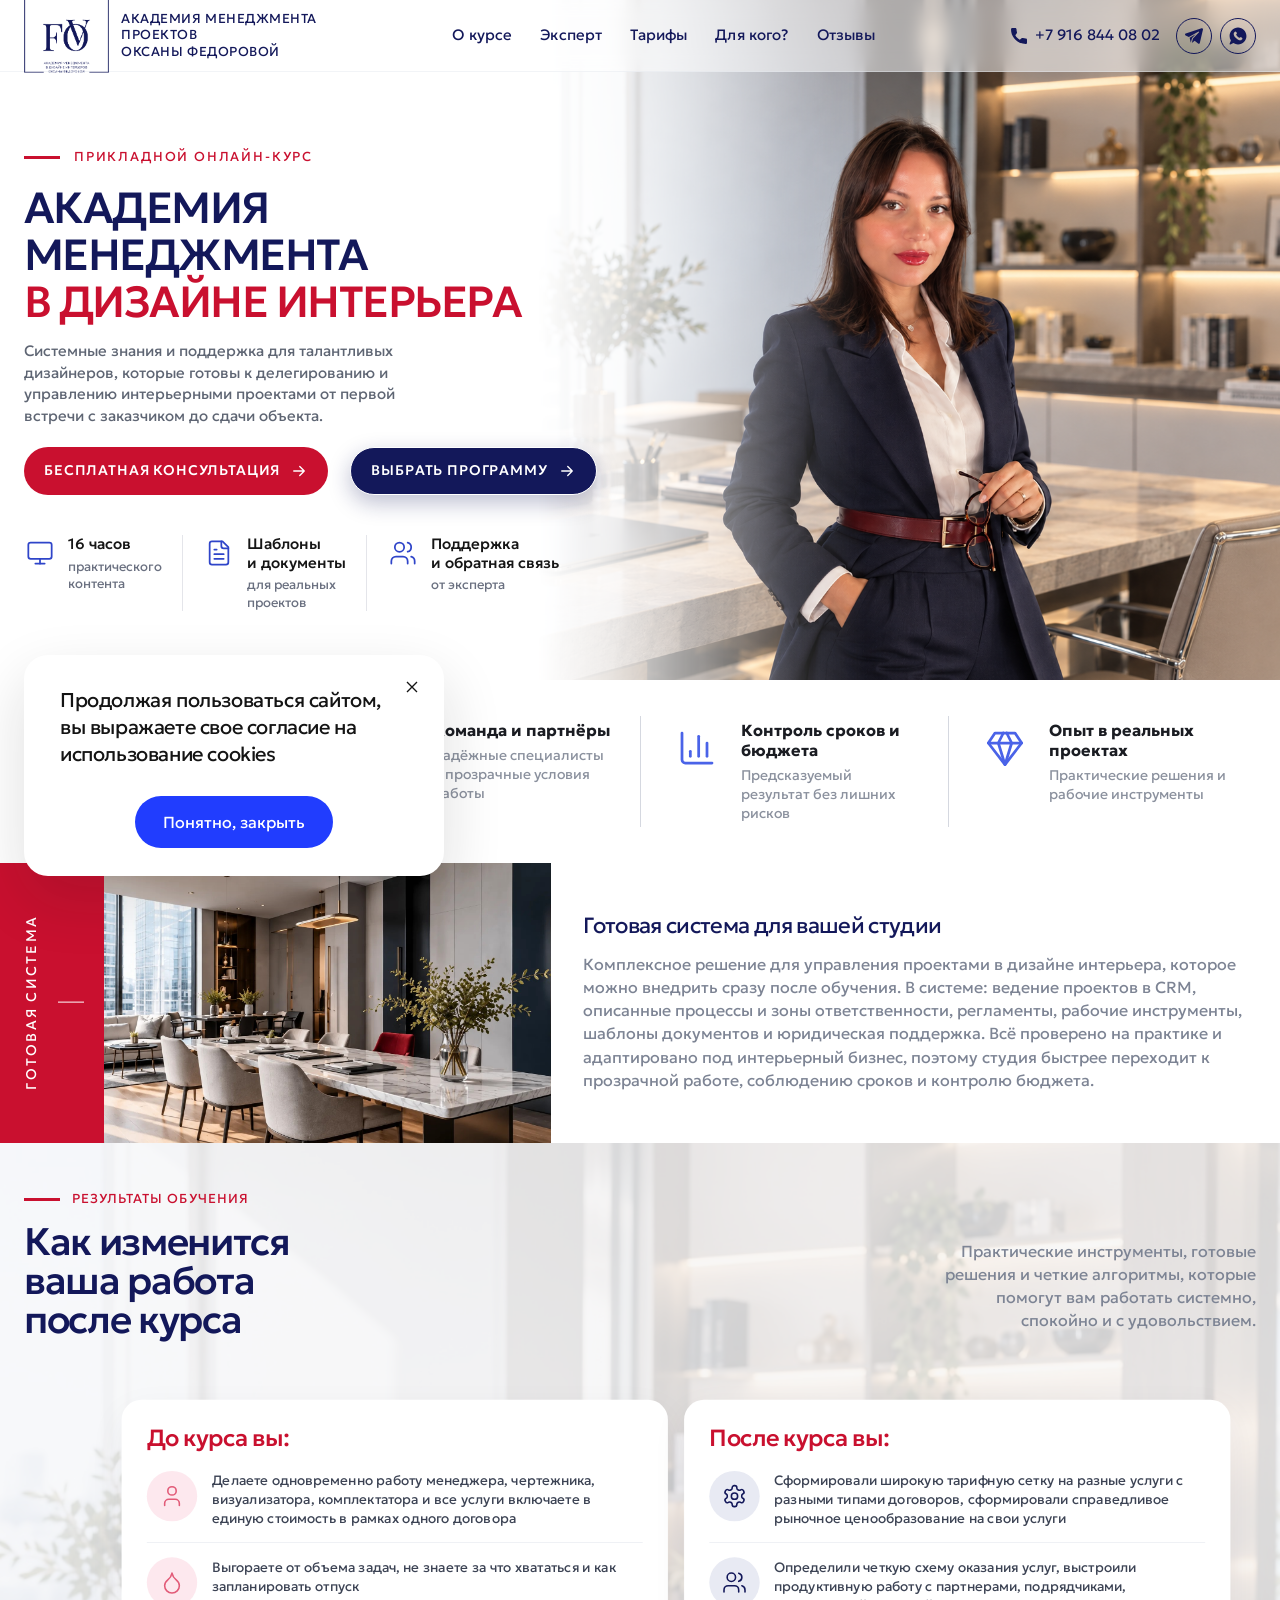
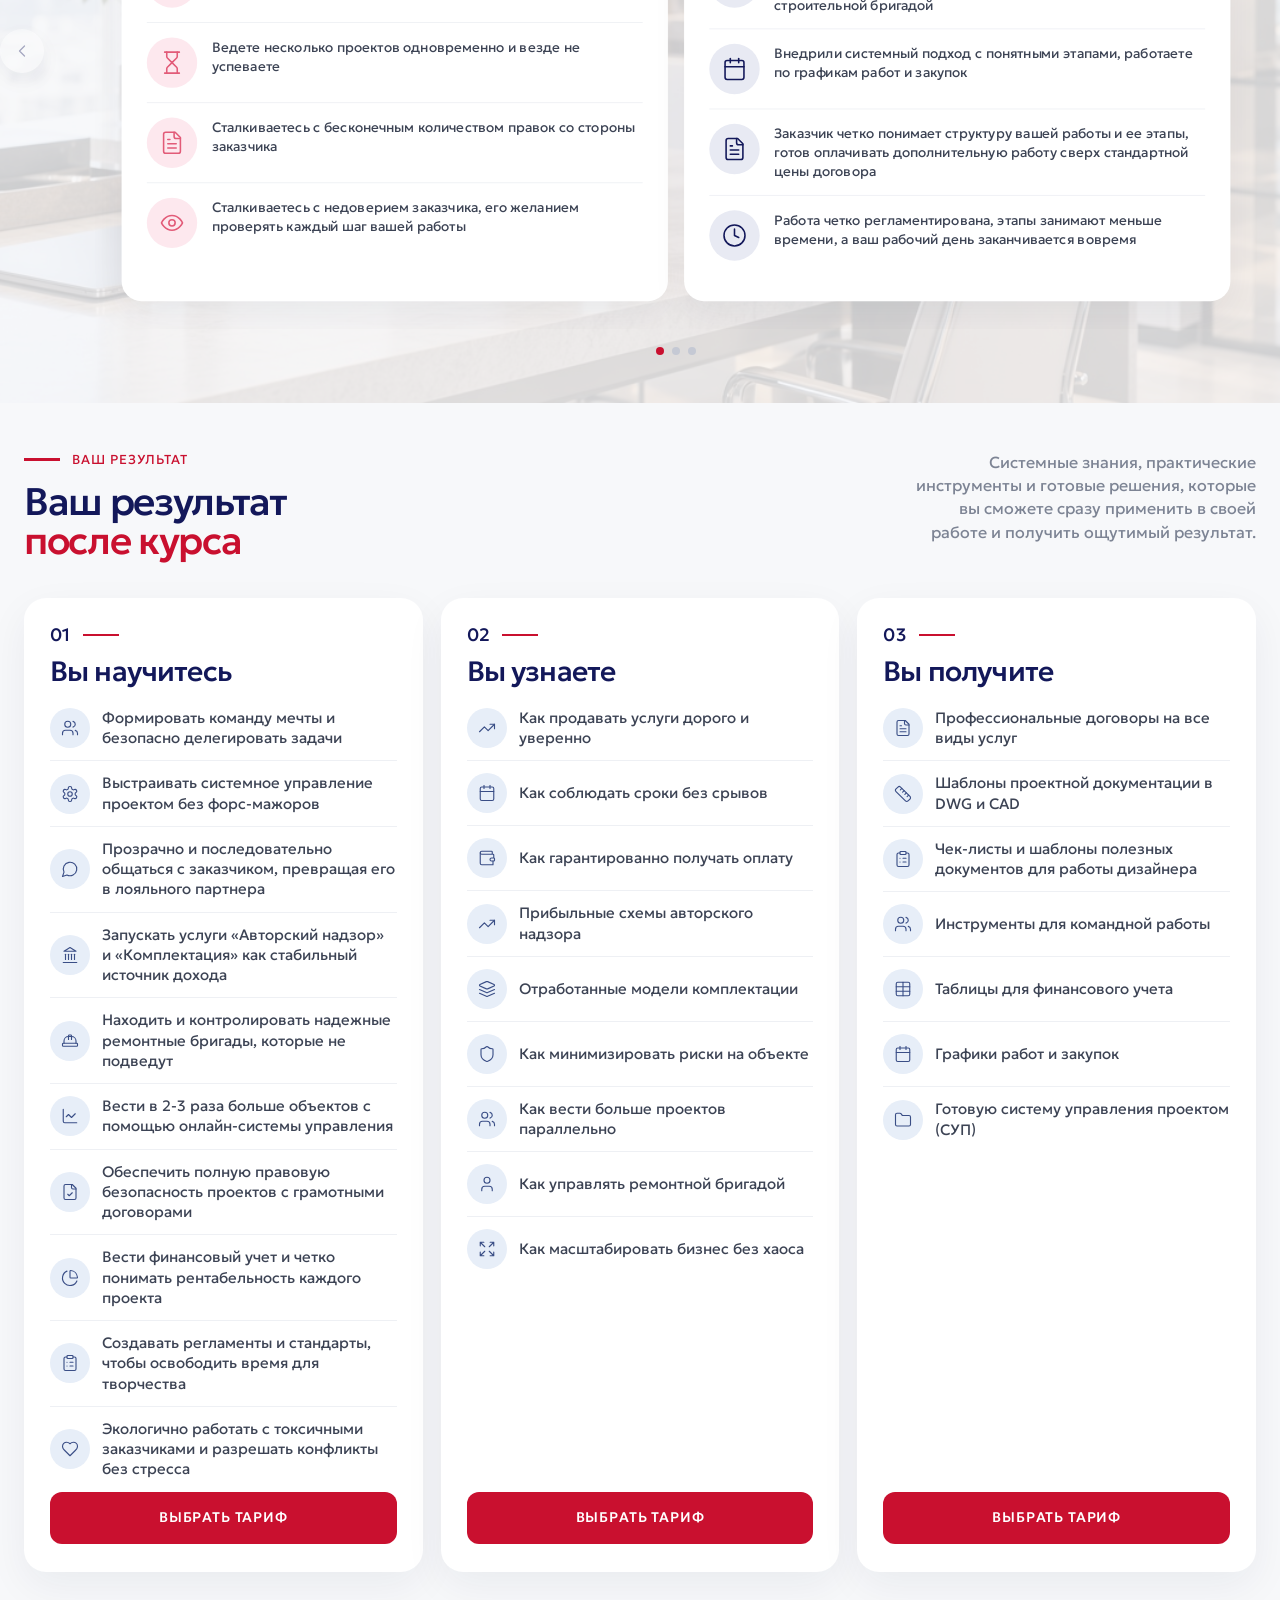
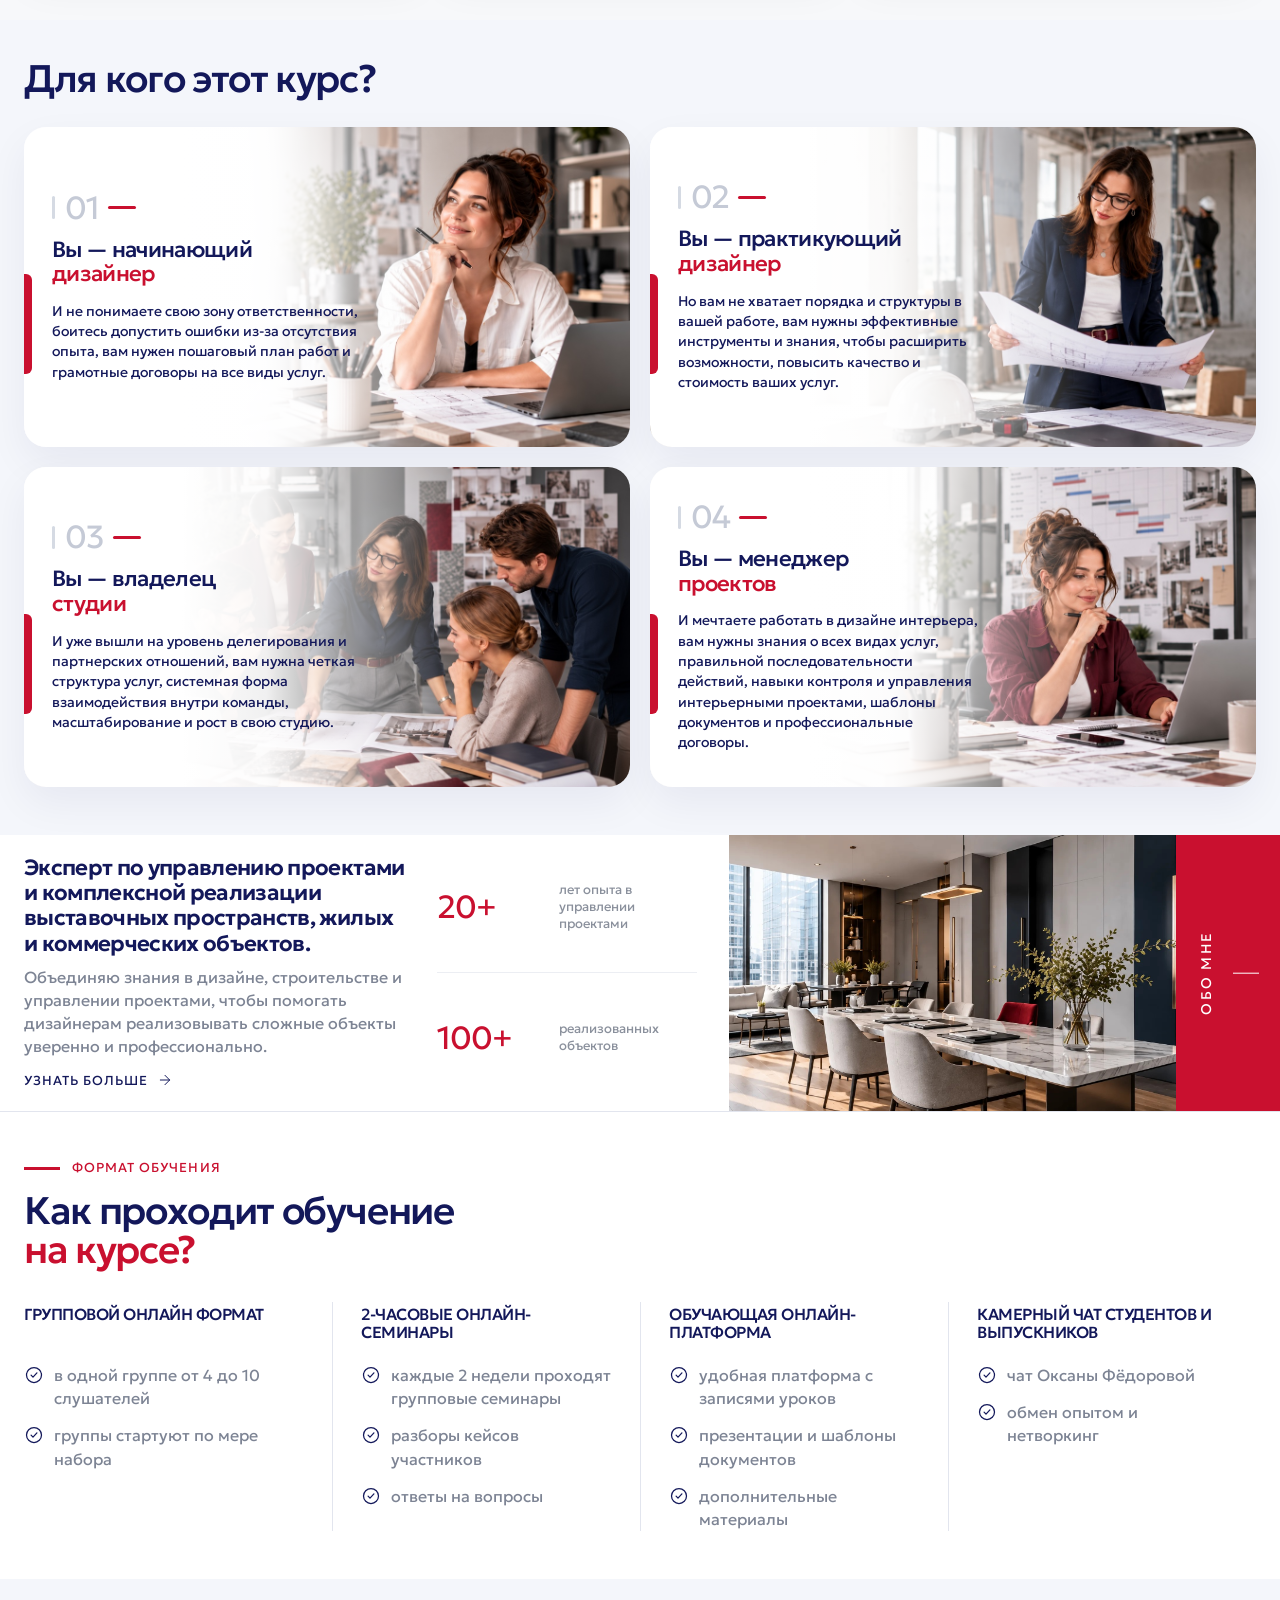
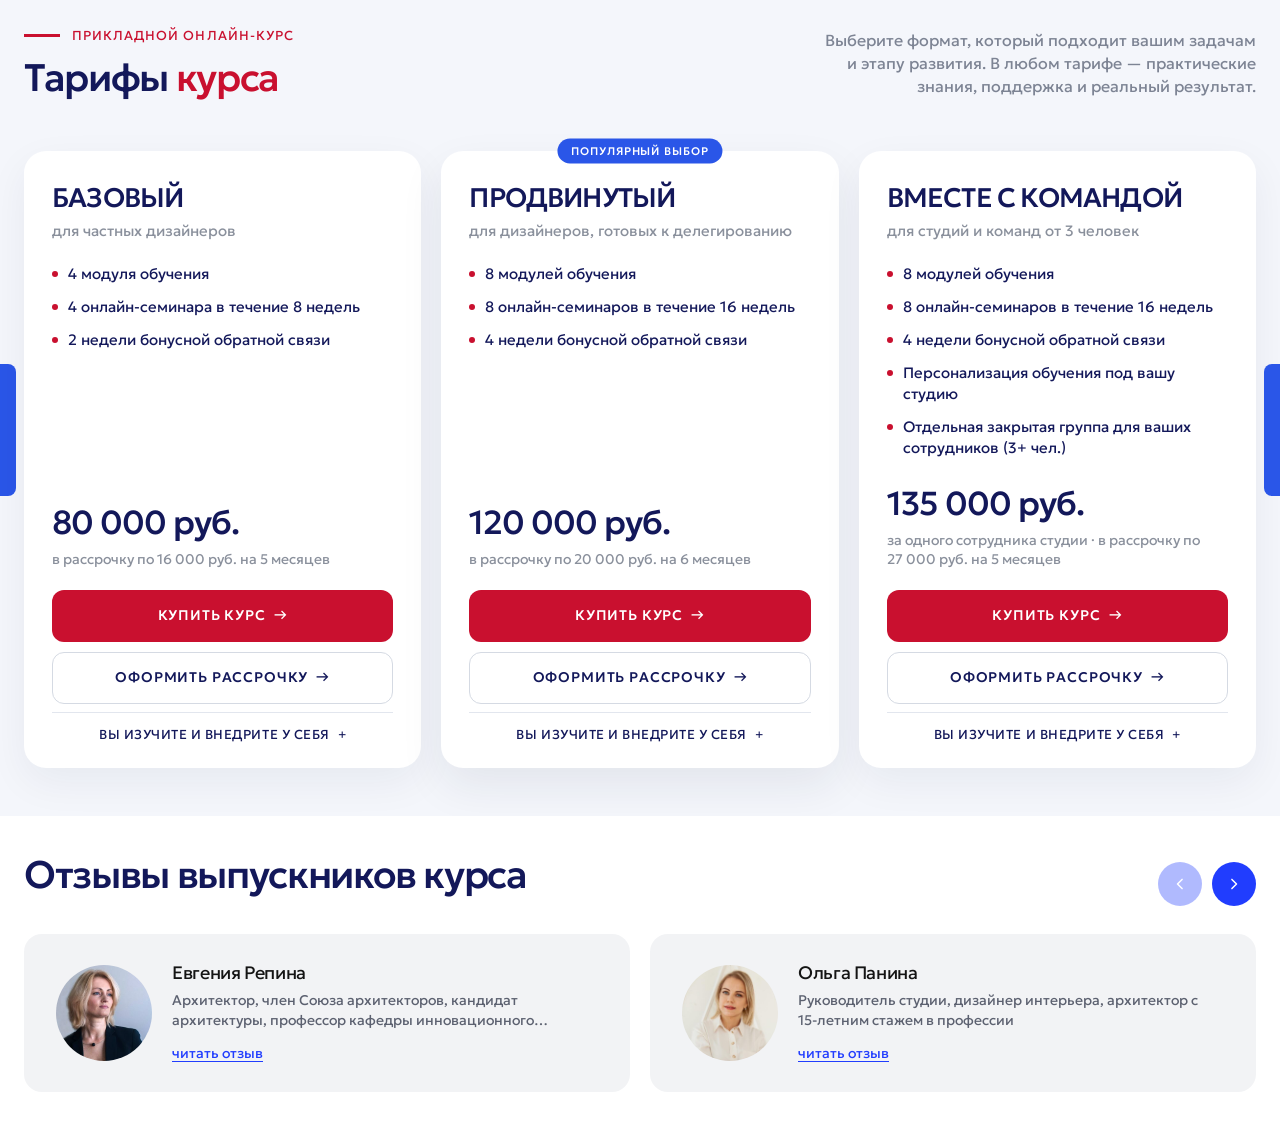
==== index.html @ 9e95a3fc "Add the academy landing page. Co-authored-by: Cursor <cursoragent@cursor.com>" ====
<!DOCTYPE html>
<html lang="ru">
<head>
    <meta charset="UTF-8">
    <meta name="viewport" content="width=device-width, initial-scale=1.0">
    <title>Академия менеджмента в дизайне интерьера Оксаны Фёдоровой</title>
    <link rel="preconnect" href="https://fonts.googleapis.com">
    <link rel="preconnect" href="https://fonts.gstatic.com" crossorigin>
    <link href="https://fonts.googleapis.com/css2?family=Geologica:wght@200;300;400;500;600;700&display=swap" rel="stylesheet">
    <link rel="stylesheet" href="assets/css/reset.css">
    <link rel="stylesheet" href="assets/css/styles.css">
</head>
<body>
    <header class="header">
        <div class="container header__inner">
            <a class="logo" href="#top" aria-label="Академия менеджмента проектов Оксаны Федоровой">
                <img src="assets/img/newlogo.png" alt="">
                <span class="logo__text">Академия менеджмента<br>проектов<br>Оксаны Федоровой</span>
            </a>
            <nav class="nav" aria-label="Навигация">
                <a href="#about">О курсе</a>
                <a href="#expert">Эксперт</a>
                <a href="#tariffs">Тарифы</a>
                <a href="#audience">Для кого?</a>
                <a href="#reviews">Отзывы</a>
            </nav>
            <div class="header__aside">
                <a class="header__phone" href="tel:+79168440802">
                    <svg viewBox="0 0 384 384" width="16" height="16" aria-hidden="true">
                        <path fill="currentColor" d="M353.188 252.052c-23.51 0-46.594-3.677-68.469-10.906-10.719-3.656-23.896-.302-30.438 6.417l-43.177 32.594c-50.073-26.729-80.917-57.563-107.281-107.26l31.635-42.052c8.219-8.208 11.167-20.198 7.635-31.448-7.26-21.99-10.948-45.063-10.948-68.583C132.146 13.823 118.323 0 101.333 0h-70.52C13.823 0 0 13.823 0 30.813 0 225.563 158.438 384 353.188 384c16.99 0 30.813-13.823 30.813-30.813v-70.323c-.001-16.989-13.824-30.812-30.813-30.812"/>
                    </svg>
                    +7 916 844 08 02
                </a>
                <div class="header__icons">
                    <a class="icon-btn" href="https://t.me/+79168440802" target="_blank" rel="noreferrer" aria-label="Telegram">
                        <svg viewBox="0 0 511.999 511.999" aria-hidden="true">
                            <path fill="currentColor" d="M501.974 41.949a30.94 30.94 0 0 0-30.555-6.565L21.231 183.785C8.962 187.829.642 198.781.035 211.684c-.606 12.904 6.649 24.589 18.483 29.768l90.405 39.554 266.17-147.723a15.036 15.036 0 0 1 18.163 23.537L227.319 330.325 193.287 453.28l81.681-61.162 96.589 79.039c5.626 4.606 12.502 7.008 19.513 7.008a31.1 31.1 0 0 0 9.986-1.657c10.166-3.447 17.702-11.744 20.159-22.193L511.18 71.812a30.94 30.94 0 0 0-9.206-29.863"/>
                            <path fill="currentColor" d="m132.476 302.325 31.261 144.992 35.612-128.661a15 15 0 0 1 3.623-6.381l100.029-104.59z"/>
                        </svg>
                    </a>
                    <a class="icon-btn" href="https://wa.me/79168440802" target="_blank" rel="noreferrer" aria-label="WhatsApp">
                        <svg viewBox="0 0 32 32" aria-hidden="true">
                            <path fill="currentColor" d="M16 1C7.729 1 1 7.729 1 16c0 2.91.834 5.716 2.418 8.152l-2.337 5.454a1 1 0 0 0 1.313 1.313l5.454-2.338A14.9 14.9 0 0 0 16 31c8.271 0 15-6.729 15-15S24.271 1 16 1m7.7 20.37s-1.248 1.599-2.15 1.973c-2.29.948-5.525 0-9.21-3.684-3.683-3.684-4.632-6.919-3.683-9.21.374-.902 1.974-2.148 1.974-2.148a1.165 1.165 0 0 1 1.496.093l1.81 1.81a1.003 1.003 0 0 1 0 1.413L12.8 12.752s-.46 1.38 2.303 4.144c2.762 2.763 4.144 2.303 4.144 2.303l1.135-1.136a1.003 1.003 0 0 1 1.414 0l1.81 1.81c.388.389.43 1.062.092 1.496"/>
                        </svg>
                    </a>
                </div>
            </div>
        </div>
    </header>

    <main id="top">
        <section class="hero">
            <div class="container hero__layout">
                <div class="hero__content">
                    <p class="hero__eyebrow">Прикладной онлайн-курс</p>
                    <h1 class="hero__title">
                        Академия<br>менеджмента<br>
                        <span class="hero__title-accent">в дизайне интерьера</span>
                    </h1>
                    <p class="hero__lead">
                        Системные знания и поддержка для талантливых дизайнеров, которые готовы к делегированию и управлению интерьерными проектами от первой встречи с заказчиком до сдачи объекта.
                    </p>
                    <div class="hero__actions">
                        <a class="btn btn--red" href="#consult">
                            Бесплатная консультация
                            <svg viewBox="0 0 24 24" width="18" height="18" aria-hidden="true"><path d="M5 12h14M13 6l6 6-6 6" fill="none" stroke="currentColor" stroke-width="1.8" stroke-linecap="round" stroke-linejoin="round"/></svg>
                        </a>
                        <a class="btn btn--blue" href="#tariffs">
                            Выбрать программу
                            <svg viewBox="0 0 24 24" width="18" height="18" aria-hidden="true"><path d="M5 12h14M13 6l6 6-6 6" fill="none" stroke="currentColor" stroke-width="1.8" stroke-linecap="round" stroke-linejoin="round"/></svg>
                        </a>
                    </div>
                    <ul class="hero__facts">
                        <li>
                            <span class="hero__fact-icon" aria-hidden="true">
                                <svg viewBox="0 0 24 24" fill="none" stroke="currentColor" stroke-width="1.6" stroke-linecap="round" stroke-linejoin="round"><rect width="20" height="14" x="2" y="3" rx="2"/><path d="M8 21h8"/><path d="M12 17v4"/></svg>
                            </span>
                            <span>
                                <strong>16 часов</strong>
                                <span>практического<br>контента</span>
                            </span>
                        </li>
                        <li>
                            <span class="hero__fact-icon" aria-hidden="true">
                                <svg viewBox="0 0 24 24" fill="none" stroke="currentColor" stroke-width="1.6" stroke-linecap="round" stroke-linejoin="round"><path d="M15 2H6a2 2 0 0 0-2 2v16a2 2 0 0 0 2 2h12a2 2 0 0 0 2-2V7Z"/><path d="M14 2v4a2 2 0 0 0 2 2h4"/><path d="M10 9H8"/><path d="M16 13H8"/><path d="M16 17H8"/></svg>
                            </span>
                            <span>
                                <strong>Шаблоны<br>и документы</strong>
                                <span>для реальных<br>проектов</span>
                            </span>
                        </li>
                        <li>
                            <span class="hero__fact-icon" aria-hidden="true">
                                <svg viewBox="0 0 24 24" fill="none" stroke="currentColor" stroke-width="1.6" stroke-linecap="round" stroke-linejoin="round"><path d="M16 21v-2a4 4 0 0 0-4-4H6a4 4 0 0 0-4 4v2"/><circle cx="9" cy="7" r="4"/><path d="M22 21v-2a4 4 0 0 0-3-3.87"/><path d="M16 3.13a4 4 0 0 1 0 7.75"/></svg>
                            </span>
                            <span>
                                <strong>Поддержка<br>и обратная связь</strong>
                                <span>от эксперта</span>
                            </span>
                        </li>
                    </ul>
                </div>
                <div class="hero__photo">
                    <img src="assets/img/banner%20copy.png" alt="Оксана Фёдорова">
                </div>
            </div>
        </section>

        <section class="benefits" aria-label="Что даёт курс">
            <ul class="container benefits__list">
                <li>
                    <span class="benefits__icon" aria-hidden="true">
                        <svg viewBox="0 0 24 24" fill="none" stroke="currentColor" stroke-width="1.6" stroke-linecap="round" stroke-linejoin="round"><path d="M15 2H6a2 2 0 0 0-2 2v16a2 2 0 0 0 2 2h12a2 2 0 0 0 2-2V7Z"/><path d="M14 2v4a2 2 0 0 0 2 2h4"/><path d="M10 9H8"/><path d="M16 13H8"/><path d="M16 17H8"/></svg>
                    </span>
                    <span>
                        <strong>Структура и регламенты</strong>
                        <span>Четкие процессы на всех этапах проекта</span>
                    </span>
                </li>
                <li>
                    <span class="benefits__icon" aria-hidden="true">
                        <svg viewBox="0 0 24 24" fill="none" stroke="currentColor" stroke-width="1.6" stroke-linecap="round" stroke-linejoin="round"><path d="M16 21v-2a4 4 0 0 0-4-4H6a4 4 0 0 0-4 4v2"/><circle cx="9" cy="7" r="4"/><path d="M22 21v-2a4 4 0 0 0-3-3.87"/><path d="M16 3.13a4 4 0 0 1 0 7.75"/></svg>
                    </span>
                    <span>
                        <strong>Команда и партнёры</strong>
                        <span>Надёжные специалисты и прозрачные условия работы</span>
                    </span>
                </li>
                <li>
                    <span class="benefits__icon" aria-hidden="true">
                        <svg viewBox="0 0 24 24" fill="none" stroke="currentColor" stroke-width="1.6" stroke-linecap="round" stroke-linejoin="round"><path d="M3 3v16a2 2 0 0 0 2 2h16"/><path d="M18 17V9"/><path d="M13 17V5"/><path d="M8 17v-3"/></svg>
                    </span>
                    <span>
                        <strong>Контроль сроков и бюджета</strong>
                        <span>Предсказуемый результат без лишних рисков</span>
                    </span>
                </li>
                <li>
                    <span class="benefits__icon" aria-hidden="true">
                        <svg viewBox="0 0 24 24" fill="none" stroke="currentColor" stroke-width="1.6" stroke-linecap="round" stroke-linejoin="round"><path d="M6 3h12l4 6-10 13L2 9Z"/><path d="M11 3 8 9l4 13 4-13-3-6"/><path d="M2 9h20"/></svg>
                    </span>
                    <span>
                        <strong>Опыт в реальных проектах</strong>
                        <span>Практические решения и рабочие инструменты</span>
                    </span>
                </li>
            </ul>
        </section>

        <section class="claim" aria-label="Система управления проектами">
            <div class="claim__layout">
                <div class="claim__media">
                    <p class="claim__label"><span>Готовая система</span></p>
                    <img src="assets/img/obomne.jpeg" alt="Современная обеденная зона с видом на город">
                </div>
                <div class="claim__body">
                    <div class="claim__copy">
                        <h2>Готовая система для вашей студии</h2>
                        <p>Комплексное решение для управления проектами в дизайне интерьера, которое можно внедрить сразу после обучения. В системе: ведение проектов в CRM, описанные процессы и зоны ответственности, регламенты, рабочие инструменты, шаблоны документов и юридическая поддержка. Всё проверено на практике и адаптировано под интерьерный бизнес, поэтому студия быстрее переходит к прозрачной работе, соблюдению сроков и контролю бюджета.</p>
                    </div>
                </div>
            </div>
        </section>

        <section class="compare" id="about">
            <div class="container">
                <div class="compare__head">
                    <div>
                        <p class="compare__eyebrow">Результаты обучения</p>
                        <h2 class="compare__title">Как изменится ваша работа после курса</h2>
                    </div>
                    <p class="compare__lead">Практические инструменты, готовые решения и четкие алгоритмы, которые помогут вам работать системно, спокойно и с удовольствием.</p>
                </div>
            </div>

            <div class="compare__slider" data-slider>
                    <button class="compare__ctrl" type="button" data-prev aria-label="Назад">
                        <svg viewBox="0 0 24 24" fill="none" stroke="currentColor" stroke-width="1.75" stroke-linecap="round" stroke-linejoin="round" aria-hidden="true"><path d="m15 18-6-6 6-6"/></svg>
                    </button>
                    <div class="compare__viewport">
                        <div class="compare__track">
                            <article class="compare__slide">
                                <div class="compare__card compare__card--before">
                                    <h3>До курса вы:</h3>
                                    <ul>
                                        <li><span class="compare__icon" aria-hidden="true"><svg viewBox="0 0 24 24" fill="none" stroke="currentColor" stroke-width="1.75" stroke-linecap="round" stroke-linejoin="round"><path d="M19 21v-2a4 4 0 0 0-4-4H9a4 4 0 0 0-4 4v2"/><circle cx="12" cy="7" r="4"/></svg></span><span>Делаете одновременно работу менеджера, чертежника, визуализатора, комплектатора и все услуги включаете в единую стоимость в рамках одного договора</span></li>
                                        <li><span class="compare__icon" aria-hidden="true"><svg viewBox="0 0 24 24" fill="none" stroke="currentColor" stroke-width="1.75" stroke-linecap="round" stroke-linejoin="round"><path d="M12 22a7 7 0 0 0 7-7c0-2-1-3.9-3-5.5s-3.5-4-4-6.5c-.5 2.5-2 4.9-4 6.5C6 11.1 5 13 5 15a7 7 0 0 0 7 7z"/></svg></span><span>Выгораете от объема задач, не знаете за что хвататься и как запланировать отпуск</span></li>
                                        <li><span class="compare__icon" aria-hidden="true"><svg viewBox="0 0 24 24" fill="none" stroke="currentColor" stroke-width="1.75" stroke-linecap="round" stroke-linejoin="round"><path d="M5 22h14"/><path d="M5 2h14"/><path d="M17 22v-4.172a2 2 0 0 0-.586-1.414L12 12l-4.414 4.414A2 2 0 0 0 7 17.828V22"/><path d="M7 2v4.172a2 2 0 0 0 .586 1.414L12 12l4.414-4.414A2 2 0 0 0 17 6.172V2"/></svg></span><span>Ведете несколько проектов одновременно и везде не успеваете</span></li>
                                        <li><span class="compare__icon" aria-hidden="true"><svg viewBox="0 0 24 24" fill="none" stroke="currentColor" stroke-width="1.75" stroke-linecap="round" stroke-linejoin="round"><path d="M15 2H6a2 2 0 0 0-2 2v16a2 2 0 0 0 2 2h12a2 2 0 0 0 2-2V7Z"/><path d="M14 2v4a2 2 0 0 0 2 2h4"/><path d="M10 9H8"/><path d="M16 13H8"/><path d="M16 17H8"/></svg></span><span>Сталкиваетесь с бесконечным количеством правок со стороны заказчика</span></li>
                                        <li><span class="compare__icon" aria-hidden="true"><svg viewBox="0 0 24 24" fill="none" stroke="currentColor" stroke-width="1.75" stroke-linecap="round" stroke-linejoin="round"><path d="M2 12s3-7 10-7 10 7 10 7-3 7-10 7-10-7-10-7Z"/><circle cx="12" cy="12" r="3"/></svg></span><span>Сталкиваетесь с недоверием заказчика, его желанием проверять каждый шаг вашей работы</span></li>
                                    </ul>
                                </div>
                                <div class="compare__card compare__card--after">
                                    <h3>После курса вы:</h3>
                                    <ul>
                                        <li><span class="compare__icon" aria-hidden="true"><svg viewBox="0 0 24 24" fill="none" stroke="currentColor" stroke-width="1.75" stroke-linecap="round" stroke-linejoin="round"><path d="M12.22 2h-.44a2 2 0 0 0-2 2v.18a2 2 0 0 1-1 1.73l-.43.25a2 2 0 0 1-2 0l-.15-.08a2 2 0 0 0-2.73.73l-.22.38a2 2 0 0 0 .73 2.73l.15.1a2 2 0 0 1 1 1.72v.51a2 2 0 0 1-1 1.74l-.15.09a2 2 0 0 0-.73 2.73l.22.38a2 2 0 0 0 2.73.73l.15-.08a2 2 0 0 1 2 0l.43.25a2 2 0 0 1 1 1.73V20a2 2 0 0 0 2 2h.44a2 2 0 0 0 2-2v-.18a2 2 0 0 1 1-1.73l.43-.25a2 2 0 0 1 2 0l.15.08a2 2 0 0 0 2.73-.73l.22-.39a2 2 0 0 0-.73-2.73l-.15-.08a2 2 0 0 1-1-1.74v-.5a2 2 0 0 1 1-1.74l.15-.09a2 2 0 0 0 .73-2.73l-.22-.38a2 2 0 0 0-2.73-.73l-.15.08a2 2 0 0 1-2 0l-.43-.25a2 2 0 0 1-1-1.73V4a2 2 0 0 0-2-2z"/><circle cx="12" cy="12" r="3"/></svg></span><span>Сформировали широкую тарифную сетку на разные услуги с разными типами договоров, сформировали справедливое рыночное ценообразование на свои услуги</span></li>
                                        <li><span class="compare__icon" aria-hidden="true"><svg viewBox="0 0 24 24" fill="none" stroke="currentColor" stroke-width="1.75" stroke-linecap="round" stroke-linejoin="round"><path d="M16 21v-2a4 4 0 0 0-4-4H6a4 4 0 0 0-4 4v2"/><circle cx="9" cy="7" r="4"/><path d="M22 21v-2a4 4 0 0 0-3-3.87"/><path d="M16 3.13a4 4 0 0 1 0 7.75"/></svg></span><span>Определили четкую схему оказания услуг, выстроили продуктивную работу с партнерами, подрядчиками, строительной бригадой</span></li>
                                        <li><span class="compare__icon" aria-hidden="true"><svg viewBox="0 0 24 24" fill="none" stroke="currentColor" stroke-width="1.75" stroke-linecap="round" stroke-linejoin="round"><path d="M8 2v4"/><path d="M16 2v4"/><rect width="18" height="18" x="3" y="4" rx="2"/><path d="M3 10h18"/></svg></span><span>Внедрили системный подход с понятными этапами, работаете по графикам работ и закупок</span></li>
                                        <li><span class="compare__icon" aria-hidden="true"><svg viewBox="0 0 24 24" fill="none" stroke="currentColor" stroke-width="1.75" stroke-linecap="round" stroke-linejoin="round"><path d="M15 2H6a2 2 0 0 0-2 2v16a2 2 0 0 0 2 2h12a2 2 0 0 0 2-2V7Z"/><path d="M14 2v4a2 2 0 0 0 2 2h4"/><path d="M10 9H8"/><path d="M16 13H8"/><path d="M16 17H8"/></svg></span><span>Заказчик четко понимает структуру вашей работы и ее этапы, готов оплачивать дополнительную работу сверх стандартной цены договора</span></li>
                                        <li><span class="compare__icon" aria-hidden="true"><svg viewBox="0 0 24 24" fill="none" stroke="currentColor" stroke-width="1.75" stroke-linecap="round" stroke-linejoin="round"><circle cx="12" cy="12" r="10"/><polyline points="12 6 12 12 16 14"/></svg></span><span>Работа четко регламентирована, этапы занимают меньше времени, а ваш рабочий день заканчивается вовремя</span></li>
                                    </ul>
                                </div>
                            </article>
                            <article class="compare__slide">
                                <div class="compare__card compare__card--before">
                                    <h3>До курса вы:</h3>
                                    <ul>
                                        <li><span class="compare__icon" aria-hidden="true"><svg viewBox="0 0 24 24" fill="none" stroke="currentColor" stroke-width="1.75" stroke-linecap="round" stroke-linejoin="round"><path d="M16 21v-2a4 4 0 0 0-4-4H6a4 4 0 0 0-4 4v2"/><circle cx="9" cy="7" r="4"/><path d="m17 8 5 5"/><path d="m22 8-5 5"/></svg></span><span>Сталкиваетесь с недобросовестными заказчиками манипуляторами, теряете время и деньги</span></li>
                                        <li><span class="compare__icon" aria-hidden="true"><svg viewBox="0 0 24 24" fill="none" stroke="currentColor" stroke-width="1.75" stroke-linecap="round" stroke-linejoin="round"><path d="M12 5a3 3 0 1 0-5.997.125 4 4 0 0 0-2.526 5.77 4 4 0 0 0 .556 6.588A4 4 0 1 0 12 18Z"/><path d="M12 5a3 3 0 1 1 5.997.125 4 4 0 0 1 2.526 5.77 4 4 0 0 1-.556 6.588A4 4 0 1 1 12 18Z"/><path d="M15 13a4.5 4.5 0 0 1-3-4 4.5 4.5 0 0 1-3 4"/><path d="M17.599 6.5a3 3 0 0 0 .399-1.375"/><path d="M6.003 5.125A3 3 0 0 0 6.401 6.5"/><path d="M3.477 10.896a4 4 0 0 1 .585-.396"/><path d="M19.938 10.5a4 4 0 0 1 .585.396"/><path d="M6 18a4 4 0 0 1-1.967-.516"/><path d="M19.967 17.484A4 4 0 0 1 18 18"/></svg></span><span>Привыкли все сами контролировать и держать в голове</span></li>
                                        <li><span class="compare__icon" aria-hidden="true"><svg viewBox="0 0 24 24" fill="none" stroke="currentColor" stroke-width="1.75" stroke-linecap="round" stroke-linejoin="round"><rect width="20" height="12" x="2" y="6" rx="2"/><circle cx="12" cy="12" r="2"/><path d="M6 12h.01M18 12h.01"/></svg></span><span>Много работаете, но мало зарабатываете</span></li>
                                        <li><span class="compare__icon" aria-hidden="true"><svg viewBox="0 0 24 24" fill="none" stroke="currentColor" stroke-width="1.75" stroke-linecap="round" stroke-linejoin="round"><path d="m12.83 2.18a2 2 0 0 0-1.66 0L2.6 6.08a1 1 0 0 0 0 1.83l8.58 3.91a2 2 0 0 0 1.66 0l8.58-3.9a1 1 0 0 0 0-1.83Z"/><path d="m22 17.65-9.17 4.16a2 2 0 0 1-1.66 0L2 17.65"/><path d="m22 12.65-9.17 4.16a2 2 0 0 1-1.66 0L2 12.65"/></svg></span><span>Не можете брать больше проектов: ведь ничего не успеваете</span></li>
                                        <li><span class="compare__icon" aria-hidden="true"><svg viewBox="0 0 24 24" fill="none" stroke="currentColor" stroke-width="1.75" stroke-linecap="round" stroke-linejoin="round"><path d="M7.9 20A9 9 0 1 0 4 16.1L2 22Z"/></svg></span><span>Приходится бегать за каждым клиентом и уговаривать, снижать цены на ваши услуги, чтобы получить заказ</span></li>
                                    </ul>
                                </div>
                                <div class="compare__card compare__card--after">
                                    <h3>После курса вы:</h3>
                                    <ul>
                                        <li><span class="compare__icon" aria-hidden="true"><svg viewBox="0 0 24 24" fill="none" stroke="currentColor" stroke-width="1.75" stroke-linecap="round" stroke-linejoin="round"><path d="M15 2H6a2 2 0 0 0-2 2v16a2 2 0 0 0 2 2h12a2 2 0 0 0 2-2V7Z"/><path d="M14 2v4a2 2 0 0 0 2 2h4"/><path d="m9 15 2 2 4-4"/></svg></span><span>Работаете по договорам, исключающим любые лазейки для недобросовестных заказчиков, научились защищать свои права и гарантированно получать оплату</span></li>
                                        <li><span class="compare__icon" aria-hidden="true"><svg viewBox="0 0 24 24" fill="none" stroke="currentColor" stroke-width="1.75" stroke-linecap="round" stroke-linejoin="round"><rect width="7" height="9" x="3" y="3" rx="1"/><rect width="7" height="5" x="14" y="3" rx="1"/><rect width="7" height="9" x="14" y="12" rx="1"/><rect width="7" height="5" x="3" y="16" rx="1"/></svg></span><span>Ведете проект в команде в единой системе управления, систематизируете хранение проектной документации и всех рабочих процессов</span></li>
                                        <li><span class="compare__icon" aria-hidden="true"><svg viewBox="0 0 24 24" fill="none" stroke="currentColor" stroke-width="1.75" stroke-linecap="round" stroke-linejoin="round"><circle cx="12" cy="12" r="10"/><path d="M16 8h-6a2 2 0 1 0 0 4h4a2 2 0 1 1 0 4H8"/><path d="M12 18V6"/></svg></span><span>Сформировали справедливое рыночное ценообразование на свои услуги</span></li>
                                        <li><span class="compare__icon" aria-hidden="true"><svg viewBox="0 0 24 24" fill="none" stroke="currentColor" stroke-width="1.75" stroke-linecap="round" stroke-linejoin="round"><rect width="8" height="4" x="8" y="2" rx="1"/><path d="M16 4h2a2 2 0 0 1 2 2v14a2 2 0 0 1-2 2H6a2 2 0 0 1-2-2V6a2 2 0 0 1 2-2h2"/><path d="M12 11h4"/><path d="M12 16h4"/><path d="M8 11h.01"/><path d="M8 16h.01"/></svg></span><span>Внедрили шаблоны и инструменты для автоматизации управления дизайн-проектом</span></li>
                                        <li><span class="compare__icon" aria-hidden="true"><svg viewBox="0 0 24 24" fill="none" stroke="currentColor" stroke-width="1.75" stroke-linecap="round" stroke-linejoin="round"><path d="M16 21v-2a4 4 0 0 0-4-4H6a4 4 0 0 0-4 4v2"/><circle cx="9" cy="7" r="4"/><path d="M22 21v-2a4 4 0 0 0-3-3.87"/><path d="M16 3.13a4 4 0 0 1 0 7.75"/></svg></span><span>Легче закрываете сделки: ведь теперь заказчик видит, насколько системно и организованно вы работаете, спокойно реализуете творческий проект, пока заказчик занят своими делами, понимая, что у вас все под контролем</span></li>
                                    </ul>
                                </div>
                            </article>
                            <article class="compare__slide">
                                <div class="compare__card compare__card--before">
                                    <h3>До курса вы:</h3>
                                    <ul>
                                        <li><span class="compare__icon" aria-hidden="true"><svg viewBox="0 0 24 24" fill="none" stroke="currentColor" stroke-width="1.75" stroke-linecap="round" stroke-linejoin="round"><path d="M19 21v-2a4 4 0 0 0-4-4H9a4 4 0 0 0-4 4v2"/><circle cx="12" cy="7" r="4"/></svg></span><span>Вы частный специалист-одиночка и мечтаете о своей студии интерьеров</span></li>
                                        <li><span class="compare__icon" aria-hidden="true"><svg viewBox="0 0 24 24" fill="none" stroke="currentColor" stroke-width="1.75" stroke-linecap="round" stroke-linejoin="round"><path d="M16 20V4a2 2 0 0 0-2-2h-4a2 2 0 0 0-2 2v16"/><rect width="20" height="14" x="2" y="6" rx="2"/></svg></span><span>Вы опытный менеджер и хотите попробовать себя в сфере дизайна интерьера</span></li>
                                    </ul>
                                </div>
                                <div class="compare__card compare__card--after">
                                    <h3>После курса вы:</h3>
                                    <ul>
                                        <li><span class="compare__icon" aria-hidden="true"><svg viewBox="0 0 24 24" fill="none" stroke="currentColor" stroke-width="1.75" stroke-linecap="round" stroke-linejoin="round"><path d="M6 22V4a2 2 0 0 1 2-2h8a2 2 0 0 1 2 2v18Z"/><path d="M6 12H4a2 2 0 0 0-2 2v6a2 2 0 0 0 2 2h2"/><path d="M18 9h2a2 2 0 0 1 2 2v9a2 2 0 0 1-2 2h-2"/><path d="M10 6h4"/><path d="M10 10h4"/><path d="M10 14h4"/><path d="M10 18h4"/></svg></span><span>Вы готовы к профессиональному росту: масштабированию, открытию собственной студии интерьера или к должности руководителя в студии интерьеров</span></li>
                                        <li><span class="compare__icon" aria-hidden="true"><svg viewBox="0 0 24 24" fill="none" stroke="currentColor" stroke-width="1.75" stroke-linecap="round" stroke-linejoin="round"><path d="M16 20V4a2 2 0 0 0-2-2h-4a2 2 0 0 0-2 2v16"/><rect width="20" height="14" x="2" y="6" rx="2"/></svg></span><span>Вы готовы к работе в студии на позицию менеджера проектов</span></li>
                                    </ul>
                                </div>
                            </article>
                        </div>
                    </div>
                    <button class="compare__ctrl compare__ctrl--next" type="button" data-next aria-label="Дальше">
                        <svg viewBox="0 0 24 24" fill="none" stroke="currentColor" stroke-width="1.75" stroke-linecap="round" stroke-linejoin="round" aria-hidden="true"><path d="m9 18 6-6-6-6"/></svg>
                    </button>
                    <div class="compare__dots" data-dots></div>
            </div>
        </section>

        <section class="results" id="result">
            <div class="container">
                <div class="results__head">
                    <div>
                        <p class="results__eyebrow">Ваш результат</p>
                        <h2 class="results__title">Ваш результат <span>после курса</span></h2>
                    </div>
                    <p class="results__lead">Системные знания, практические инструменты и готовые решения, которые вы сможете сразу применить в своей работе и получить ощутимый результат.</p>
                </div>
                <div class="results__grid">
                    <article class="results__col">
                        <p class="results__index">01</p>
                        <h3>Вы научитесь</h3>
                        <ul>
                            <li><span class="results__icon" aria-hidden="true"><svg viewBox="0 0 24 24" fill="none" stroke="currentColor" stroke-width="1.75" stroke-linecap="round" stroke-linejoin="round"><path d="M16 21v-2a4 4 0 0 0-4-4H6a4 4 0 0 0-4 4v2"/><circle cx="9" cy="7" r="4"/><path d="M22 21v-2a4 4 0 0 0-3-3.87"/><path d="M16 3.13a4 4 0 0 1 0 7.75"/></svg></span><span>Формировать команду мечты и безопасно делегировать задачи</span></li>
                            <li><span class="results__icon" aria-hidden="true"><svg viewBox="0 0 24 24" fill="none" stroke="currentColor" stroke-width="1.75" stroke-linecap="round" stroke-linejoin="round"><path d="M12.22 2h-.44a2 2 0 0 0-2 2v.18a2 2 0 0 1-1 1.73l-.43.25a2 2 0 0 1-2 0l-.15-.08a2 2 0 0 0-2.73.73l-.22.38a2 2 0 0 0 .73 2.73l.15.1a2 2 0 0 1 1 1.72v.51a2 2 0 0 1-1 1.74l-.15.09a2 2 0 0 0-.73 2.73l.22.38a2 2 0 0 0 2.73.73l.15-.08a2 2 0 0 1 2 0l.43.25a2 2 0 0 1 1 1.73V20a2 2 0 0 0 2 2h.44a2 2 0 0 0 2-2v-.18a2 2 0 0 1 1-1.73l.43-.25a2 2 0 0 1 2 0l.15.08a2 2 0 0 0 2.73-.73l.22-.39a2 2 0 0 0-.73-2.73l-.15-.08a2 2 0 0 1-1-1.74v-.5a2 2 0 0 1 1-1.74l.15-.09a2 2 0 0 0 .73-2.73l-.22-.38a2 2 0 0 0-2.73-.73l-.15.08a2 2 0 0 1-2 0l-.43-.25a2 2 0 0 1-1-1.73V4a2 2 0 0 0-2-2z"/><circle cx="12" cy="12" r="3"/></svg></span><span>Выстраивать системное управление проектом без форс-мажоров</span></li>
                            <li><span class="results__icon" aria-hidden="true"><svg viewBox="0 0 24 24" fill="none" stroke="currentColor" stroke-width="1.75" stroke-linecap="round" stroke-linejoin="round"><path d="M7.9 20A9 9 0 1 0 4 16.1L2 22Z"/></svg></span><span>Прозрачно и последовательно общаться с заказчиком, превращая его в лояльного партнера</span></li>
                            <li><span class="results__icon" aria-hidden="true"><svg viewBox="0 0 24 24" fill="none" stroke="currentColor" stroke-width="1.75" stroke-linecap="round" stroke-linejoin="round"><path d="M3 22h18"/><path d="M6 18v-7"/><path d="M10 18v-7"/><path d="M14 18v-7"/><path d="M18 18v-7"/><path d="m12 2 8 5H4Z"/></svg></span><span>Запускать услуги «Авторский надзор» и «Комплектация» как стабильный источник дохода</span></li>
                            <li><span class="results__icon" aria-hidden="true"><svg viewBox="0 0 24 24" fill="none" stroke="currentColor" stroke-width="1.75" stroke-linecap="round" stroke-linejoin="round"><path d="M2 18a1 1 0 0 0 1 1h18a1 1 0 0 0 1-1v-2a1 1 0 0 0-1-1H3a1 1 0 0 0-1 1z"/><path d="M10 10V5a1 1 0 0 1 1-1h2a1 1 0 0 1 1 1v5"/><path d="M4 15v-3a6 6 0 0 1 6-6h4a6 6 0 0 1 6 6v3"/></svg></span><span>Находить и контролировать надежные ремонтные бригады, которые не подведут</span></li>
                            <li><span class="results__icon" aria-hidden="true"><svg viewBox="0 0 24 24" fill="none" stroke="currentColor" stroke-width="1.75" stroke-linecap="round" stroke-linejoin="round"><path d="M3 3v16a2 2 0 0 0 2 2h16"/><path d="m19 9-5 5-4-4-3 3"/></svg></span><span>Вести в 2-3 раза больше объектов с помощью онлайн-системы управления</span></li>
                            <li><span class="results__icon" aria-hidden="true"><svg viewBox="0 0 24 24" fill="none" stroke="currentColor" stroke-width="1.75" stroke-linecap="round" stroke-linejoin="round"><path d="M15 2H6a2 2 0 0 0-2 2v16a2 2 0 0 0 2 2h12a2 2 0 0 0 2-2V7Z"/><path d="M14 2v4a2 2 0 0 0 2 2h4"/><path d="m9 15 2 2 4-4"/></svg></span><span>Обеспечить полную правовую безопасность проектов с грамотными договорами</span></li>
                            <li><span class="results__icon" aria-hidden="true"><svg viewBox="0 0 24 24" fill="none" stroke="currentColor" stroke-width="1.75" stroke-linecap="round" stroke-linejoin="round"><path d="M21 12c.552 0 1.005-.449.95-.998a10 10 0 0 0-8.953-8.951c-.55-.055-.998.398-.998.95v8a1 1 0 0 0 1 1z"/><path d="M21.21 15.89A10 10 0 1 1 8 2.83"/></svg></span><span>Вести финансовый учет и четко понимать рентабельность каждого проекта</span></li>
                            <li><span class="results__icon" aria-hidden="true"><svg viewBox="0 0 24 24" fill="none" stroke="currentColor" stroke-width="1.75" stroke-linecap="round" stroke-linejoin="round"><rect width="8" height="4" x="8" y="2" rx="1"/><path d="M16 4h2a2 2 0 0 1 2 2v14a2 2 0 0 1-2 2H6a2 2 0 0 1-2-2V6a2 2 0 0 1 2-2h2"/><path d="M12 11h4"/><path d="M12 16h4"/><path d="M8 11h.01"/><path d="M8 16h.01"/></svg></span><span>Создавать регламенты и стандарты, чтобы освободить время для творчества</span></li>
                            <li><span class="results__icon" aria-hidden="true"><svg viewBox="0 0 24 24" fill="none" stroke="currentColor" stroke-width="1.75" stroke-linecap="round" stroke-linejoin="round"><path d="M19 14c1.49-1.46 3-3.21 3-5.5A5.5 5.5 0 0 0 16.5 3c-1.76 0-3 .5-4.5 2-1.5-1.5-2.74-2-4.5-2A5.5 5.5 0 0 0 2 8.5c0 2.3 1.5 4.05 3 5.5l7 7Z"/></svg></span><span>Экологично работать с токсичными заказчиками и разрешать конфликты без стресса</span></li>
                        </ul>
                        <a class="results__cta" href="#tariffs">Выбрать тариф</a>
                    </article>

                    <article class="results__col">
                        <p class="results__index">02</p>
                        <h3>Вы узнаете</h3>
                        <ul>
                            <li><span class="results__icon" aria-hidden="true"><svg viewBox="0 0 24 24" fill="none" stroke="currentColor" stroke-width="1.75" stroke-linecap="round" stroke-linejoin="round"><polyline points="22 7 13.5 15.5 8.5 10.5 2 17"/><polyline points="16 7 22 7 22 13"/></svg></span><span>Как продавать услуги дорого и уверенно</span></li>
                            <li><span class="results__icon" aria-hidden="true"><svg viewBox="0 0 24 24" fill="none" stroke="currentColor" stroke-width="1.75" stroke-linecap="round" stroke-linejoin="round"><path d="M8 2v4"/><path d="M16 2v4"/><rect width="18" height="18" x="3" y="4" rx="2"/><path d="M3 10h18"/></svg></span><span>Как соблюдать сроки без срывов</span></li>
                            <li><span class="results__icon" aria-hidden="true"><svg viewBox="0 0 24 24" fill="none" stroke="currentColor" stroke-width="1.75" stroke-linecap="round" stroke-linejoin="round"><path d="M19 7V4a1 1 0 0 0-1-1H5a2 2 0 0 0 0 4h15a1 1 0 0 1 1 1v4h-3a2 2 0 0 0 0 4h3a1 1 0 0 0 1-1v-2a1 1 0 0 0-1-1"/><path d="M3 5v14a2 2 0 0 0 2 2h15v-5"/></svg></span><span>Как гарантированно получать оплату</span></li>
                            <li><span class="results__icon" aria-hidden="true"><svg viewBox="0 0 24 24" fill="none" stroke="currentColor" stroke-width="1.75" stroke-linecap="round" stroke-linejoin="round"><path d="M16 7h6v6"/><path d="m22 7-8.5 8.5-5-5L2 17"/></svg></span><span>Прибыльные схемы авторского надзора</span></li>
                            <li><span class="results__icon" aria-hidden="true"><svg viewBox="0 0 24 24" fill="none" stroke="currentColor" stroke-width="1.75" stroke-linecap="round" stroke-linejoin="round"><path d="m12.83 2.18a2 2 0 0 0-1.66 0L2.6 6.08a1 1 0 0 0 0 1.83l8.58 3.91a2 2 0 0 0 1.66 0l8.58-3.9a1 1 0 0 0 0-1.83Z"/><path d="m22 17.65-9.17 4.16a2 2 0 0 1-1.66 0L2 17.65"/><path d="m22 12.65-9.17 4.16a2 2 0 0 1-1.66 0L2 12.65"/></svg></span><span>Отработанные модели комплектации</span></li>
                            <li><span class="results__icon" aria-hidden="true"><svg viewBox="0 0 24 24" fill="none" stroke="currentColor" stroke-width="1.75" stroke-linecap="round" stroke-linejoin="round"><path d="M20 13c0 5-3.5 7.5-7.66 8.95a1 1 0 0 1-.67-.01C7.5 20.5 4 18 4 13V6a1 1 0 0 1 1-1c2 0 4.5-1.2 6.24-2.72a1.17 1.17 0 0 1 1.52 0C14.51 3.81 17 5 19 5a1 1 0 0 1 1 1z"/></svg></span><span>Как минимизировать риски на объекте</span></li>
                            <li><span class="results__icon" aria-hidden="true"><svg viewBox="0 0 24 24" fill="none" stroke="currentColor" stroke-width="1.75" stroke-linecap="round" stroke-linejoin="round"><path d="M16 21v-2a4 4 0 0 0-4-4H6a4 4 0 0 0-4 4v2"/><circle cx="9" cy="7" r="4"/><path d="M22 21v-2a4 4 0 0 0-3-3.87"/><path d="M16 3.13a4 4 0 0 1 0 7.75"/></svg></span><span>Как вести больше проектов параллельно</span></li>
                            <li><span class="results__icon" aria-hidden="true"><svg viewBox="0 0 24 24" fill="none" stroke="currentColor" stroke-width="1.75" stroke-linecap="round" stroke-linejoin="round"><path d="M19 21v-2a4 4 0 0 0-4-4H9a4 4 0 0 0-4 4v2"/><circle cx="12" cy="7" r="4"/></svg></span><span>Как управлять ремонтной бригадой</span></li>
                            <li><span class="results__icon" aria-hidden="true"><svg viewBox="0 0 24 24" fill="none" stroke="currentColor" stroke-width="1.75" stroke-linecap="round" stroke-linejoin="round"><path d="m21 21-6-6m6 6v-4.8m0 4.8h-4.8"/><path d="M3 16.2V21m0 0h4.8M3 21l6-6"/><path d="M21 7.8V3m0 0h-4.8M21 3l-6 6"/><path d="M3 7.8V3m0 0h4.8M3 3l6 6"/></svg></span><span>Как масштабировать бизнес без хаоса</span></li>
                        </ul>
                        <a class="results__cta" href="#tariffs">Выбрать тариф</a>
                    </article>

                    <article class="results__col">
                        <p class="results__index">03</p>
                        <h3>Вы получите</h3>
                        <ul>
                            <li><span class="results__icon" aria-hidden="true"><svg viewBox="0 0 24 24" fill="none" stroke="currentColor" stroke-width="1.75" stroke-linecap="round" stroke-linejoin="round"><path d="M15 2H6a2 2 0 0 0-2 2v16a2 2 0 0 0 2 2h12a2 2 0 0 0 2-2V7Z"/><path d="M14 2v4a2 2 0 0 0 2 2h4"/><path d="M10 9H8"/><path d="M16 13H8"/><path d="M16 17H8"/></svg></span><span>Профессиональные договоры на все виды услуг</span></li>
                            <li><span class="results__icon" aria-hidden="true"><svg viewBox="0 0 24 24" fill="none" stroke="currentColor" stroke-width="1.75" stroke-linecap="round" stroke-linejoin="round"><path d="M21.3 15.3a2.4 2.4 0 0 1 0 3.4l-2.6 2.6a2.4 2.4 0 0 1-3.4 0L2.7 8.7a2.41 2.41 0 0 1 0-3.4l2.6-2.6a2.41 2.41 0 0 1 3.4 0Z"/><path d="m14.5 12.5 2-2"/><path d="m11.5 9.5 2-2"/><path d="m8.5 6.5 2-2"/><path d="m17.5 15.5 2-2"/></svg></span><span>Шаблоны проектной документации в DWG и CAD</span></li>
                            <li><span class="results__icon" aria-hidden="true"><svg viewBox="0 0 24 24" fill="none" stroke="currentColor" stroke-width="1.75" stroke-linecap="round" stroke-linejoin="round"><rect width="8" height="4" x="8" y="2" rx="1"/><path d="M16 4h2a2 2 0 0 1 2 2v14a2 2 0 0 1-2 2H6a2 2 0 0 1-2-2V6a2 2 0 0 1 2-2h2"/><path d="M12 11h4"/><path d="M12 16h4"/><path d="M8 11h.01"/><path d="M8 16h.01"/></svg></span><span>Чек-листы и шаблоны полезных документов для работы дизайнера</span></li>
                            <li><span class="results__icon" aria-hidden="true"><svg viewBox="0 0 24 24" fill="none" stroke="currentColor" stroke-width="1.75" stroke-linecap="round" stroke-linejoin="round"><path d="M16 21v-2a4 4 0 0 0-4-4H6a4 4 0 0 0-4 4v2"/><circle cx="9" cy="7" r="4"/><path d="M22 21v-2a4 4 0 0 0-3-3.87"/><path d="M16 3.13a4 4 0 0 1 0 7.75"/></svg></span><span>Инструменты для командной работы</span></li>
                            <li><span class="results__icon" aria-hidden="true"><svg viewBox="0 0 24 24" fill="none" stroke="currentColor" stroke-width="1.75" stroke-linecap="round" stroke-linejoin="round"><path d="M12 3v18"/><path d="M3 9h18"/><path d="M3 15h18"/><rect width="18" height="18" x="3" y="3" rx="2"/></svg></span><span>Таблицы для финансового учета</span></li>
                            <li><span class="results__icon" aria-hidden="true"><svg viewBox="0 0 24 24" fill="none" stroke="currentColor" stroke-width="1.75" stroke-linecap="round" stroke-linejoin="round"><path d="M8 2v4"/><path d="M16 2v4"/><rect width="18" height="18" x="3" y="4" rx="2"/><path d="M3 10h18"/></svg></span><span>Графики работ и закупок</span></li>
                            <li><span class="results__icon" aria-hidden="true"><svg viewBox="0 0 24 24" fill="none" stroke="currentColor" stroke-width="1.75" stroke-linecap="round" stroke-linejoin="round"><path d="M20 20a2 2 0 0 0 2-2V8a2 2 0 0 0-2-2h-7.9a2 2 0 0 1-1.69-.9L9.6 3.9A2 2 0 0 0 7.93 3H4a2 2 0 0 0-2 2v13a2 2 0 0 0 2 2Z"/></svg></span><span>Готовую систему управления проектом (СУП)</span></li>
                        </ul>
                        <a class="results__cta" href="#tariffs">Выбрать тариф</a>
                    </article>
                </div>
            </div>
        </section>

        <section class="audience" id="audience">
            <div class="container">
                <h2 class="section-title">Для кого этот курс?</h2>

                <ol class="audience__grid">
                    <li class="audience__item">
                        <img src="assets/img/audience-1.jpg" alt="" loading="lazy" width="1280" height="720">
                        <div class="audience__copy">
                            <p class="audience__index">01</p>
                            <h3 class="audience__name">Вы — начинающий <span>дизайнер</span></h3>
                            <p class="audience__text">И не понимаете свою зону ответственности, боитесь допустить ошибки из‑за отсутствия опыта, вам нужен пошаговый план работ и грамотные договоры на все виды услуг.</p>
                        </div>
                    </li>
                    <li class="audience__item">
                        <img src="assets/img/audience-2.jpg" alt="" loading="lazy" width="1280" height="720">
                        <div class="audience__copy">
                            <p class="audience__index">02</p>
                            <h3 class="audience__name">Вы — практикующий <span>дизайнер</span></h3>
                            <p class="audience__text">Но вам не хватает порядка и структуры в вашей работе, вам нужны эффективные инструменты и знания, чтобы расширить возможности, повысить качество и стоимость ваших услуг.</p>
                        </div>
                    </li>
                    <li class="audience__item">
                        <img src="assets/img/audience-3.jpg" alt="" loading="lazy" width="1280" height="720">
                        <div class="audience__copy">
                            <p class="audience__index">03</p>
                            <h3 class="audience__name">Вы — владелец <span>студии</span></h3>
                            <p class="audience__text">И уже вышли на уровень делегирования и партнерских отношений, вам нужна четкая структура услуг, системная форма взаимодействия внутри команды, масштабирование и рост в свою студию.</p>
                        </div>
                    </li>
                    <li class="audience__item">
                        <img src="assets/img/audience-4.jpg" alt="" loading="lazy" width="1280" height="720">
                        <div class="audience__copy">
                            <p class="audience__index">04</p>
                            <h3 class="audience__name">Вы — менеджер <span>проектов</span></h3>
                            <p class="audience__text">И мечтаете работать в дизайне интерьера, вам нужны знания о всех видах услуг, правильной последовательности действий, навыки контроля и управления интерьерными проектами, шаблоны документов и профессиональные договоры.</p>
                        </div>
                    </li>
                </ol>
            </div>
        </section>

        <section class="about-me" id="expert">
            <div class="about-me__layout">
                <div class="about-me__body">
                    <div class="about-me__copy">
                        <h2>Эксперт по управлению проектами и комплексной реализации выставочных пространств, жилых и коммерческих объектов.</h2>
                        <p>Объединяю знания в дизайне, строительстве и управлении проектами, чтобы помогать дизайнерам реализовывать сложные объекты уверенно и профессионально.</p>
                        <a class="about-me__more" href="#expert">Узнать больше <svg viewBox="0 0 24 24" fill="none" stroke="currentColor" stroke-width="1.75" stroke-linecap="round" stroke-linejoin="round" aria-hidden="true"><path d="M5 12h14"/><path d="m12 5 7 7-7 7"/></svg></a>
                    </div>
                    <ul class="about-me__stats">
                        <li><strong>20+</strong><span>лет опыта в управлении проектами</span></li>
                        <li><strong>100+</strong><span>реализованных объектов</span></li>
                    </ul>
                </div>
                <div class="about-me__media">
                    <img src="assets/img/obomne.jpeg" alt="Современная обеденная зона с видом на город">
                    <p class="about-me__label"><span>Обо мне</span></p>
                </div>
            </div>
        </section>

        <section class="learning" id="learning">
            <div class="container">
                <p class="learning__eyebrow">Формат обучения</p>
                <h2 class="learning__title">Как проходит обучение <span>на курсе?</span></h2>

                <ul class="learning__grid">
                    <li>
                        <h3>Групповой онлайн формат</h3>
                        <ul class="learning__points">
                            <li><svg viewBox="0 0 24 24" fill="none" stroke="currentColor" stroke-width="1.6" stroke-linecap="round" stroke-linejoin="round" aria-hidden="true"><circle cx="12" cy="12" r="9"/><path d="m8.5 12.2 2.3 2.3 4.7-5"/></svg><span>в одной группе от 4 до 10 слушателей</span></li>
                            <li><svg viewBox="0 0 24 24" fill="none" stroke="currentColor" stroke-width="1.6" stroke-linecap="round" stroke-linejoin="round" aria-hidden="true"><circle cx="12" cy="12" r="9"/><path d="m8.5 12.2 2.3 2.3 4.7-5"/></svg><span>группы стартуют по мере набора</span></li>
                        </ul>
                    </li>
                    <li>
                        <h3>2-часовые онлайн-семинары</h3>
                        <ul class="learning__points">
                            <li><svg viewBox="0 0 24 24" fill="none" stroke="currentColor" stroke-width="1.6" stroke-linecap="round" stroke-linejoin="round" aria-hidden="true"><circle cx="12" cy="12" r="9"/><path d="m8.5 12.2 2.3 2.3 4.7-5"/></svg><span>каждые 2 недели проходят групповые семинары</span></li>
                            <li><svg viewBox="0 0 24 24" fill="none" stroke="currentColor" stroke-width="1.6" stroke-linecap="round" stroke-linejoin="round" aria-hidden="true"><circle cx="12" cy="12" r="9"/><path d="m8.5 12.2 2.3 2.3 4.7-5"/></svg><span>разборы кейсов участников</span></li>
                            <li><svg viewBox="0 0 24 24" fill="none" stroke="currentColor" stroke-width="1.6" stroke-linecap="round" stroke-linejoin="round" aria-hidden="true"><circle cx="12" cy="12" r="9"/><path d="m8.5 12.2 2.3 2.3 4.7-5"/></svg><span>ответы на вопросы</span></li>
                        </ul>
                    </li>
                    <li>
                        <h3>Обучающая онлайн-платформа</h3>
                        <ul class="learning__points">
                            <li><svg viewBox="0 0 24 24" fill="none" stroke="currentColor" stroke-width="1.6" stroke-linecap="round" stroke-linejoin="round" aria-hidden="true"><circle cx="12" cy="12" r="9"/><path d="m8.5 12.2 2.3 2.3 4.7-5"/></svg><span>удобная платформа с записями уроков</span></li>
                            <li><svg viewBox="0 0 24 24" fill="none" stroke="currentColor" stroke-width="1.6" stroke-linecap="round" stroke-linejoin="round" aria-hidden="true"><circle cx="12" cy="12" r="9"/><path d="m8.5 12.2 2.3 2.3 4.7-5"/></svg><span>презентации и шаблоны документов</span></li>
                            <li><svg viewBox="0 0 24 24" fill="none" stroke="currentColor" stroke-width="1.6" stroke-linecap="round" stroke-linejoin="round" aria-hidden="true"><circle cx="12" cy="12" r="9"/><path d="m8.5 12.2 2.3 2.3 4.7-5"/></svg><span>дополнительные материалы</span></li>
                        </ul>
                    </li>
                    <li>
                        <h3>Камерный чат студентов и выпускников</h3>
                        <ul class="learning__points">
                            <li><svg viewBox="0 0 24 24" fill="none" stroke="currentColor" stroke-width="1.6" stroke-linecap="round" stroke-linejoin="round" aria-hidden="true"><circle cx="12" cy="12" r="9"/><path d="m8.5 12.2 2.3 2.3 4.7-5"/></svg><span>чат Оксаны Фёдоровой</span></li>
                            <li><svg viewBox="0 0 24 24" fill="none" stroke="currentColor" stroke-width="1.6" stroke-linecap="round" stroke-linejoin="round" aria-hidden="true"><circle cx="12" cy="12" r="9"/><path d="m8.5 12.2 2.3 2.3 4.7-5"/></svg><span>обмен опытом и нетворкинг</span></li>
                        </ul>
                    </li>
                </ul>
            </div>
        </section>

        <section class="tariffs" id="tariffs">
            <div class="container">
                <div class="tariffs__head">
                    <div>
                        <p class="tariffs__eyebrow">Прикладной онлайн-курс</p>
                        <h2 class="tariffs__title">Тарифы <span>курса</span></h2>
                    </div>
                    <p class="tariffs__lead">Выберите формат, который подходит вашим задачам<br>и этапу развития. В любом тарифе — практические<br>знания, поддержка и реальный результат.</p>
                </div>

                <div class="tariffs__grid">
                    <article class="tariff">
                        <div class="tariff__main">
                        <header class="tariff__head">
                            <h3 class="tariff__name">Базовый</h3>
                            <p class="tariff__for">для частных дизайнеров</p>
                        </header>
                        <ul class="tariff__meta">
                            <li>4 модуля обучения</li>
                            <li>4 онлайн‑семинара в течение 8 недель</li>
                            <li>2 недели бонусной обратной связи</li>
                        </ul>
                        <div class="tariff__price">
                            <p class="tariff__sum">80&nbsp;000&nbsp;руб.</p>
                            <p class="tariff__pay">в рассрочку по 16&nbsp;000&nbsp;руб. на 5 месяцев</p>
                        </div>
                        <div class="tariff__actions">
                            <a class="btn btn--primary" href="#consult">Купить курс</a>
                            <a class="btn btn--ghost" href="#consult">Оформить рассрочку</a>
                        </div>
                        </div>
                        <details class="tariff__details">
                            <summary>Вы изучите и внедрите у себя</summary>
                            <ul>
                                <li>Виды и анализ проектной документации, чек‑листы оформления</li>
                                <li>Первое касание с заказчиком</li>
                                <li>Продающее коммерческое предложение</li>
                                <li>Тонкости работы с брифом</li>
                                <li>Бюджет проекта</li>
                                <li>Этапы согласования и правки проекта</li>
                                <li>Важные условия работы с заказчиком. Договор на дизайн‑проект</li>
                                <li>Превентивные меры и риски в работе</li>
                                <li>Психология работы с токсичными клиентами</li>
                                <li>Услуга «Авторский надзор» (схемы оплаты, условия, документы, договор)</li>
                                <li>Работа с ремонтной бригадой на авторском надзоре</li>
                                <li>Услуга «Комплектация» (схемы оплаты, условия, таблицы, договор)</li>
                            </ul>
                            <div class="tariff__result">
                                <p class="tariff__result-label">Результат</p>
                                <ul>
                                    <li>Прозрачные правила игры для всех участников</li>
                                    <li>Правовая защищенность дизайнера</li>
                                    <li>Вы перестали работать бесплатно, внося бесконечные правки в проект</li>
                                    <li>Сократили рабочий день и стали чувствовать себя увереннее с заказчиками</li>
                                </ul>
                            </div>
                        </details>
                    </article>

                    <article class="tariff tariff--featured">
                        <p class="tariff__badge">Популярный выбор</p>
                        <div class="tariff__main">
                        <header class="tariff__head">
                            <h3 class="tariff__name">Продвинутый</h3>
                            <p class="tariff__for">для дизайнеров, готовых к делегированию</p>
                        </header>
                        <ul class="tariff__meta">
                            <li>8 модулей обучения</li>
                            <li>8 онлайн‑семинаров в течение 16 недель</li>
                            <li>4 недели бонусной обратной связи</li>
                        </ul>
                        <div class="tariff__price">
                            <p class="tariff__sum">120&nbsp;000&nbsp;руб.</p>
                            <p class="tariff__pay">в рассрочку по 20&nbsp;000&nbsp;руб. на 6 месяцев</p>
                        </div>
                        <div class="tariff__actions">
                            <a class="btn btn--primary" href="#consult">Купить курс</a>
                            <a class="btn btn--ghost" href="#consult">Оформить рассрочку</a>
                        </div>
                        </div>
                        <details class="tariff__details">
                            <summary>Вы изучите и внедрите у себя</summary>
                            <p class="tariff__note">Все модули «Базового» +</p>
                            <ul>
                                <li>Командная работа</li>
                                <li>Поиск партнеров и условия оплаты</li>
                                <li>Система управления проектом</li>
                                <li>CRM‑система и таск‑менеджмент</li>
                                <li>Оргструктура, регламенты, функционал сотрудников, модели оплаты труда</li>
                                <li>Шаги к собственной дизайн‑студии</li>
                                <li>Инвестиционные проекты в недвижимости</li>
                            </ul>
                            <div class="tariff__result">
                                <p class="tariff__result-label">Результат</p>
                                <ul>
                                    <li>Управляете командой и делегируете задачи без потери качества</li>
                                    <li>Увеличили число проектов в работе и свой доход</li>
                                    <li>Готовы к открытию собственной студии дизайна интерьеров</li>
                                </ul>
                            </div>
                        </details>
                    </article>

                    <article class="tariff">
                        <div class="tariff__main">
                        <header class="tariff__head">
                            <h3 class="tariff__name">Вместе с командой</h3>
                            <p class="tariff__for">для студий и команд от 3 человек</p>
                        </header>
                        <ul class="tariff__meta">
                            <li>8 модулей обучения</li>
                            <li>8 онлайн‑семинаров в течение 16 недель</li>
                            <li>4 недели бонусной обратной связи</li>
                            <li>Персонализация обучения под вашу студию</li>
                            <li>Отдельная закрытая группа для ваших сотрудников (3+ чел.)</li>
                        </ul>
                        <div class="tariff__price">
                            <p class="tariff__sum">135&nbsp;000&nbsp;руб.</p>
                            <p class="tariff__pay">за одного сотрудника студии · в рассрочку по 27&nbsp;000&nbsp;руб. на 5 месяцев</p>
                        </div>
                        <div class="tariff__actions">
                            <a class="btn btn--primary" href="#consult">Купить курс</a>
                            <a class="btn btn--ghost" href="#consult">Оформить рассрочку</a>
                        </div>
                        </div>
                        <details class="tariff__details">
                            <summary>Вы изучите и внедрите у себя</summary>
                            <p class="tariff__note">Все модули «Базового» и «Продвинутого» с адаптацией под специфику вашей компании</p>
                            <p class="tariff__note">Дополнительные модули:</p>
                            <ul>
                                <li>Оргструктура дизайнерского бизнеса</li>
                                <li>Вакансии для студии дизайна, процесс найма, обучение и адаптация сотрудников</li>
                            </ul>
                            <div class="tariff__result">
                                <p class="tariff__result-label">Результат</p>
                                <ul>
                                    <li>Внедряете системный менеджмент проектов: процесс описан и регламентирован, сходят на нет конфликты и недопонимание в команде</li>
                                    <li>Работа не встает на паузу, если отсутствует один из членов команды</li>
                                    <li>Внедрены шаблоны, финансовый учет, СУП в CRM; команда выполняет больше задач, минимизированы юридические риски; студия берет больше проектов и растет в доходе</li>
                                </ul>
                            </div>
                        </details>
                    </article>
                </div>
            </div>
        </section>

        <section class="reviews" id="reviews">
            <div class="container">
                <div class="reviews__top">
                    <h2 class="section-title">Отзывы выпускников курса</h2>
                    <div class="reviews__nav" data-reviews-nav>
                        <button type="button" class="reviews__arrow" data-reviews-prev aria-label="Предыдущие отзывы">
                            <svg viewBox="0 0 24 24" width="20" height="20" aria-hidden="true"><path d="M14.5 6.5L9 12l5.5 5.5" fill="none" stroke="currentColor" stroke-width="1.8" stroke-linecap="round" stroke-linejoin="round"/></svg>
                        </button>
                        <button type="button" class="reviews__arrow" data-reviews-next aria-label="Следующие отзывы">
                            <svg viewBox="0 0 24 24" width="20" height="20" aria-hidden="true"><path d="M9.5 6.5L15 12l-5.5 5.5" fill="none" stroke="currentColor" stroke-width="1.8" stroke-linecap="round" stroke-linejoin="round"/></svg>
                        </button>
                    </div>
                </div>

                <div class="reviews__viewport" data-reviews>
                    <ul class="reviews__track">
                        <li class="reviews__card">
                            <img class="reviews__photo" src="assets/img/reviews/evgenia.jpg" alt="" width="96" height="96" loading="lazy">
                            <div class="reviews__body">
                                <h3 class="reviews__name">Евгения Репина</h3>
                                <p class="reviews__role">Архитектор, член Союза архитекторов, кандидат архитектуры, профессор кафедры инновационного проектирования СамГТУ</p>
                                <button type="button" class="reviews__more" data-review-open="evgenia">читать отзыв</button>
                            </div>
                            <template id="review-evgenia">
                                <p>Фейсбук для меня — источник разнообразных образовательных возможностей, но не каждый раз нападаешь на такой идеальный материал! Меня он заинтересовал и как преподавателя, автора методики университетского курса переподготовки по направлению «дизайн интерьера», и как практикующего архитектора.</p>
                                <p>Не секрет, что в современной российской архитектурной школе в отличие от мировой практики не учат менеджменту. Многие выпускники и коллеги жалуются на дефицит этих компетенций. Мне, как преподавателю с большим стажем, очень понравилась структурность материала курса Оксаны. В сущности, из материала курса можно написать полноценное пособие для практикующих дизайнеров.</p>
                                <p>Курс предлагает рассмотреть все стадии деятельности как связанный процесс, обеспеченный необходимыми инструментами. Документы, которые щедро раздаются на курсе, можно сразу применять. Я считаю, что курс и автор заполняют очень важную, дефицитную нишу — управленческие навыки и инструменты.</p>
                            </template>
                        </li>
                        <li class="reviews__card">
                            <img class="reviews__photo" src="assets/img/reviews/olga.jpg" alt="" width="96" height="96" loading="lazy">
                            <div class="reviews__body">
                                <h3 class="reviews__name">Ольга Панина</h3>
                                <p class="reviews__role">Руководитель студии, дизайнер интерьера, архитектор с 15‑летним стажем в профессии</p>
                                <button type="button" class="reviews__more" data-review-open="olga">читать отзыв</button>
                            </div>
                            <template id="review-olga">
                                <p>Когда объемы заказов начали нарастать, я решила делегировать и выстраивать работу в формат студии. Это оказалось не так просто. Возникла острая необходимость обучения — я выбрала обратиться к специалисту-менеджеру из сферы дизайна и пройти обучение всей командой.</p>
                                <p>Очень понятно и прозрачно Оксана преподала разработанную систему работы. Открыто и подробно отвечала на все вопросы. Мы легко переложили систему на нашу уникальность — то, что она даёт, является базой.</p>
                                <p>Мы получили систему взаимодействия и фиксации данных в команде, систему подачи информации для клиентов, обновили договоры и условия сотрудничества. Уже видим плоды по первому же взятому проекту. Очень рекомендую обучение и сотрудничество для дизайнеров.</p>
                            </template>
                        </li>
                        <li class="reviews__card">
                            <img class="reviews__photo" src="assets/img/reviews/irina.jpg" alt="" width="96" height="96" loading="lazy">
                            <div class="reviews__body">
                                <h3 class="reviews__name">Ирина Крапивина</h3>
                                <p class="reviews__role">Дизайнер интерьеров, руководитель дизайн‑мастерской ArtiDomo</p>
                                <button type="button" class="reviews__more" data-review-open="irina">читать отзыв</button>
                            </div>
                            <template id="review-irina">
                                <p>Мы уже начали работать в новом крутом качестве, уже вижу плоды по первому же взятому проекту.</p>
                                <p>Получили пример и понимание системы взаимодействия в команде — это помогло серьёзно улучшить работу без потери информации и снизило сбои при отсутствии кого‑то из членов команды. Система подачи информации для клиентов снизила напряжение и тревожность. Обновили договоры; особенно полезен журнал авторского надзора.</p>
                                <p>Планирую ещё обращаться за консультациями. Очень рекомендую обучение и сотрудничество для дизайнеров.</p>
                            </template>
                        </li>
                        <li class="reviews__card">
                            <img class="reviews__photo" src="assets/img/reviews/darya.jpg" alt="" width="96" height="96" loading="lazy">
                            <div class="reviews__body">
                                <h3 class="reviews__name">Дарья Крутелева</h3>
                                <p class="reviews__role">Дизайнер, архитектор, стаж в профессии 14 лет</p>
                                <button type="button" class="reviews__more" data-review-open="darya">читать отзыв</button>
                            </div>
                            <template id="review-darya">
                                <p>Авторский курс Оксаны Фёдоровой показался отличной возможностью сверить свои наработки с практикой, получить доступ к документам от профильных юристов и определить цели профессионального развития.</p>
                                <p>Ожидания более чем оправдались: системность, насыщенность и информативность курса. Оксана — прекрасный преподаватель с большим практическим опытом, которым щедро делится сверх программы.</p>
                                <p>После занятий я начала применять знания на практике — поняла, на чём теряю деньги, скорректировала услуги и цены, готовлюсь к работе с СУП. Чувствую себя юридически защищённой. Хороший курс — надо брать!</p>
                            </template>
                        </li>
                        <li class="reviews__card">
                            <img class="reviews__photo" src="assets/img/reviews/natalya.jpg" alt="" width="96" height="96" loading="lazy">
                            <div class="reviews__body">
                                <h3 class="reviews__name">Наталья Новицкая</h3>
                                <p class="reviews__role">Начинающий дизайнер интерьера</p>
                                <button type="button" class="reviews__more" data-review-open="natalya">читать отзыв</button>
                            </div>
                            <template id="review-natalya">
                                <p>Дорогая Оксана! Курс дал мне понятную структуру работы и уверенность на старте. Стало ясно, какие услуги предлагать, как выстраивать договоры и общение с заказчиком, чтобы не терять время и деньги.</p>
                                <p>Особенно ценны шаблоны документов и пошаговый подход — то, чего не хватало после творческого образования. Спасибо за поддержку и системный взгляд на профессию.</p>
                            </template>
                        </li>
                        <li class="reviews__card">
                            <img class="reviews__photo" src="assets/img/reviews/valeria.jpg" alt="" width="96" height="96" loading="lazy">
                            <div class="reviews__body">
                                <h3 class="reviews__name">Валерия Машукова</h3>
                                <p class="reviews__role">Коуч, руководитель проектов в студии Ольги Паниной</p>
                                <button type="button" class="reviews__more" data-review-open="valeria">читать отзыв</button>
                            </div>
                            <template id="review-valeria">
                                <p>Я рада, что потратила время и деньги на общение и обучение с Вами! Это было очень ценное время, наведение большого порядка в сложной теме — менеджмента проекта (создание и реализация дизайн‑проекта).</p>
                                <p>Благодарю за лёгкую и доверительную атмосферу, за конструктивный и последовательный подход, за понятные презентации и документацию по всем этапам проекта. У меня осталось очень хорошее впечатление от проделанной работы.</p>
                            </template>
                        </li>
                        <li class="reviews__card">
                            <img class="reviews__photo" src="assets/img/reviews/anastasia.jpg" alt="" width="96" height="96" loading="lazy">
                            <div class="reviews__body">
                                <h3 class="reviews__name">Анастасия Сиднева</h3>
                                <p class="reviews__role">Дизайнер интерьера, окончила МШД, в портфолио несколько десятков проектов</p>
                                <button type="button" class="reviews__more" data-review-open="anastasia">читать отзыв</button>
                            </div>
                            <template id="review-anastasia">
                                <p>Курс помог систематизировать работу над проектами и увидеть, где теряются ресурсы. Структурный подход Оксаны и готовые инструменты делают менеджмент понятным даже тем, кто привык вести всё «на чутье».</p>
                                <p>Полезны и документы, и разбор реальных ситуаций — после обучения проще выстраивать процессы в студии и держать несколько объектов без хаоса.</p>
                            </template>
                        </li>
                    </ul>
                </div>
            </div>
        </section>

        <div class="review-modal" id="review-modal" hidden>
            <div class="review-modal__backdrop" data-review-close></div>
            <div class="review-modal__dialog" role="dialog" aria-modal="true" aria-labelledby="review-modal-title">
                <button type="button" class="review-modal__close" data-review-close aria-label="Закрыть">
                    <svg viewBox="0 0 24 24" width="20" height="20" aria-hidden="true"><path d="M6 6l12 12M18 6L6 18" fill="none" stroke="currentColor" stroke-width="1.6"/></svg>
                </button>
                <div class="review-modal__head">
                    <img class="review-modal__photo" id="review-modal-photo" src="" alt="" width="72" height="72">
                    <div>
                        <h3 class="review-modal__name" id="review-modal-title"></h3>
                        <p class="review-modal__role" id="review-modal-role"></p>
                    </div>
                </div>
                <div class="review-modal__content" id="review-modal-content"></div>
            </div>
        </div>
    </main>

    <div class="cookies" id="cookies" role="dialog" aria-live="polite" aria-label="Уведомление об использовании cookies">
        <button class="cookies__close" type="button" aria-label="Закрыть">
            <svg viewBox="0 0 24 24" width="20" height="20" aria-hidden="true">
                <path d="M6 6l12 12M18 6L6 18" fill="none" stroke="currentColor" stroke-width="1.6"/>
            </svg>
        </button>
        <p class="cookies__text">Продолжая пользоваться сайтом, вы выражаете свое согласие на использование cookies</p>
        <button class="cookies__ok" type="button">Понятно, закрыть</button>
    </div>

    <script>
        (function () {
            var key = "cookies-ok";
            var box = document.getElementById("cookies");
            if (!box) return;

            if (localStorage.getItem(key)) {
                box.hidden = true;
                return;
            }

            function closeCookies() {
                localStorage.setItem(key, "1");
                box.hidden = true;
            }

            box.querySelector(".cookies__close").addEventListener("click", closeCookies);
            box.querySelector(".cookies__ok").addEventListener("click", closeCookies);
        })();

        (function () {
            var root = document.querySelector("[data-slider]");
            if (!root) return;

            var track = root.querySelector(".compare__track");
            var items = root.querySelectorAll(".compare__slide");
            var prev = root.querySelector("[data-prev]");
            var next = root.querySelector("[data-next]");
            var dotsBox = root.querySelector("[data-dots]");
            var index = 0;
            var startX = 0;

            items.forEach(function (_, i) {
                var dot = document.createElement("button");
                dot.type = "button";
                dot.setAttribute("aria-label", "Слайд " + (i + 1));
                dot.addEventListener("click", function () {
                    go(i);
                });
                dotsBox.appendChild(dot);
            });

            function go(nextIndex) {
                index = Math.max(0, Math.min(nextIndex, items.length - 1));
                var viewport = root.querySelector(".compare__viewport");
                track.style.transform = "translateX(" + (-index * viewport.offsetWidth) + "px)";
                prev.disabled = index === 0;
                next.disabled = index === items.length - 1;
                Array.prototype.forEach.call(dotsBox.children, function (dot, i) {
                    if (i === index) {
                        dot.setAttribute("aria-current", "true");
                    } else {
                        dot.removeAttribute("aria-current");
                    }
                });
            }

            prev.addEventListener("click", function () {
                go(index - 1);
            });
            next.addEventListener("click", function () {
                go(index + 1);
            });

            track.addEventListener("touchstart", function (event) {
                startX = event.changedTouches[0].clientX;
            }, { passive: true });

            track.addEventListener("touchend", function (event) {
                var dx = event.changedTouches[0].clientX - startX;
                if (dx > 40) go(index - 1);
                if (dx < -40) go(index + 1);
            });

            window.addEventListener("resize", function () {
                go(index);
            });

            go(0);
        })();

        (function () {
            var viewport = document.querySelector("[data-reviews]");
            if (!viewport) return;

            var track = viewport.querySelector(".reviews__track");
            var cards = viewport.querySelectorAll(".reviews__card");
            var prev = document.querySelector("[data-reviews-prev]");
            var next = document.querySelector("[data-reviews-next]");
            var index = 0;
            var startX = 0;

            function perView() {
                return window.matchMedia("(max-width: 1100px)").matches ? 1 : 2;
            }

            function maxIndex() {
                return Math.max(0, cards.length - perView());
            }

            function go(nextIndex) {
                index = Math.max(0, Math.min(nextIndex, maxIndex()));
                var card = cards[0];
                var step = card.getBoundingClientRect().width + 20;
                track.style.transform = "translateX(" + (-index * step) + "px)";
                prev.disabled = index === 0;
                next.disabled = index >= maxIndex();
            }

            prev.addEventListener("click", function () {
                go(index - 1);
            });
            next.addEventListener("click", function () {
                go(index + 1);
            });

            viewport.addEventListener("touchstart", function (event) {
                startX = event.changedTouches[0].clientX;
            }, { passive: true });

            viewport.addEventListener("touchend", function (event) {
                var dx = event.changedTouches[0].clientX - startX;
                if (dx > 40) go(index - 1);
                if (dx < -40) go(index + 1);
            });

            window.addEventListener("resize", function () {
                go(index);
            });

            go(0);
        })();

        (function () {
            var modal = document.getElementById("review-modal");
            if (!modal) return;

            var photo = document.getElementById("review-modal-photo");
            var title = document.getElementById("review-modal-title");
            var role = document.getElementById("review-modal-role");
            var content = document.getElementById("review-modal-content");

            function openReview(id, card) {
                var tpl = document.getElementById("review-" + id);
                if (!tpl) return;
                photo.src = card.querySelector(".reviews__photo").src;
                title.textContent = card.querySelector(".reviews__name").textContent;
                role.textContent = card.querySelector(".reviews__role").textContent;
                content.innerHTML = "";
                content.appendChild(tpl.content.cloneNode(true));
                modal.hidden = false;
                document.body.style.overflow = "hidden";
            }

            function closeReview() {
                modal.hidden = true;
                document.body.style.overflow = "";
            }

            document.querySelectorAll("[data-review-open]").forEach(function (btn) {
                btn.addEventListener("click", function () {
                    openReview(btn.getAttribute("data-review-open"), btn.closest(".reviews__card"));
                });
            });

            modal.querySelectorAll("[data-review-close]").forEach(function (el) {
                el.addEventListener("click", closeReview);
            });

            document.addEventListener("keydown", function (event) {
                if (event.key === "Escape" && !modal.hidden) closeReview();
            });
        })();

        (function () {
            var header = document.querySelector(".header");
            if (!header) return;

            function onScroll() {
                header.classList.toggle("header--solid", window.scrollY > 8);
            }

            onScroll();
            window.addEventListener("scroll", onScroll, { passive: true });
        })();

        (function () {
            var mains = document.querySelectorAll(".tariff__main");
            if (!mains.length) return;

            function equalize() {
                var i;
                var max = 0;
                for (i = 0; i < mains.length; i++) {
                    mains[i].style.minHeight = "";
                }
                for (i = 0; i < mains.length; i++) {
                    max = Math.max(max, mains[i].offsetHeight);
                }
                for (i = 0; i < mains.length; i++) {
                    mains[i].style.minHeight = max + "px";
                }
            }

            equalize();
            window.addEventListener("resize", equalize);
            document.fonts && document.fonts.ready && document.fonts.ready.then(equalize);
        })();
    </script>
</body>
</html>
---- assets/css/styles.css ----
:root {
  --bg: #f2f3f5;
  --surface: #ffffff;
  --ink: #141414;
  --muted: #5c6170;
  --line: #e2e6ee;
  --accent: #213dfe;
  --accent-deep: #182fc7;
  --accent-soft: #e8ecff;
  --red: #c9102f;
  --radius: 18px;
  --radius-sm: 12px;
  --container: 1300px;
  --header-h: 92px;
  --navy: #13185a;
  --font: "Geologica", Arial, sans-serif;
  --serif: "Geologica", Arial, sans-serif;
}

html {
  scroll-behavior: smooth;
}

@media (prefers-reduced-motion: reduce) {
  html {
    scroll-behavior: auto;
  }
}

html,
body {
  overflow-x: clip;
  background: var(--bg);
  color: var(--ink);
  font-family: var(--font);
  font-weight: 400;
}

svg[stroke] {
  stroke-width: 1.5;
}

.container {
  width: min(calc(100% - 48px), var(--container));
  margin-inline: auto;
}

.visually-hidden {
  position: absolute;
  width: 1px;
  height: 1px;
  padding: 0;
  overflow: hidden;
  clip: rect(0, 0, 0, 0);
  white-space: nowrap;
  border: 0;
}

.header {
  position: sticky;
  top: 0;
  z-index: 20;
  height: var(--header-h);
  background: rgba(255, 255, 255, 0.5);
  backdrop-filter: blur(10px);
  border-bottom: 1px solid rgba(226, 230, 238, 0.45);
  transition: background 0.2s ease, border-color 0.2s ease;
}

.header--solid {
  background: #fff;
  backdrop-filter: none;
  border-bottom-color: var(--line);
}

.header__inner {
  display: flex;
  align-items: center;
  justify-content: space-between;
  gap: 32px;
  height: 100%;
}

.logo {
  display: flex;
  align-items: center;
  gap: 12px;
  flex: 0 0 auto;
  color: var(--navy);
}

.logo__text {
  font-size: 13px;
  font-weight: 400;
  letter-spacing: 0.04em;
  line-height: 1.25;
  text-transform: uppercase;
  white-space: nowrap;
}

.logo img {
  display: block;
  width: auto;
  height: 76px;
  object-fit: contain;
}

.nav {
  display: flex;
  align-items: center;
  gap: 28px;
}

.nav a {
  font-size: 15px;
  letter-spacing: 0.01em;
  color: var(--navy);
  transition: color 0.2s ease;
}

.nav a:hover {
  color: var(--accent);
}

.header__aside {
  display: flex;
  align-items: center;
  gap: 16px;
}

.header__phone {
  display: inline-flex;
  align-items: center;
  gap: 8px;
  color: var(--navy);
  font-size: 15px;
  font-weight: 400;
  white-space: nowrap;
}

.header__icons {
  display: flex;
  align-items: center;
  gap: 8px;
}

.icon-btn {
  display: grid;
  place-items: center;
  width: 36px;
  height: 36px;
  border: 1px solid var(--navy);
  border-radius: 50%;
  color: var(--navy);
  transition: color 0.2s ease, background 0.2s ease;
}

.icon-btn:hover {
  color: #fff;
  background: var(--navy);
}

.icon-btn svg {
  width: 18px;
  height: 18px;
}

.hero {
  position: relative;
  margin-top: calc(var(--header-h) * -1);
  padding: 0;
  min-height: 100vh;
  background: #fff;
  overflow: hidden;
}

.hero__layout {
  position: relative;
  display: grid;
  grid-template-columns: minmax(0, 680px) minmax(0, 1fr);
  gap: 0;
  align-items: stretch;
  width: 100%;
  max-width: none;
  margin: 0;
  padding-top: var(--header-h);
  padding-left: max(24px, calc((100vw - var(--container)) / 2));
  min-height: 100vh;
}

.hero__content {
  position: relative;
  z-index: 1;
  align-self: center;
  max-width: none;
  padding: 40px 40px 40px 0;
}

.hero__eyebrow {
  display: inline-flex;
  align-items: center;
  gap: 14px;
  margin-bottom: 18px;
  color: var(--red);
  font-size: 13px;
  font-weight: 400;
  letter-spacing: 0.14em;
  text-transform: uppercase;
}

.hero__eyebrow::before {
  content: "";
  width: 36px;
  height: 3px;
  background: var(--red);
}

.hero__title {
  color: var(--navy);
  font-weight: 500;
  font-size: clamp(40px, 4.6vw, 64px);
  letter-spacing: -0.035em;
  line-height: 1.08;
  text-transform: uppercase;
}

.hero__title-accent {
  color: var(--red);
}

.hero__lead {
  max-width: 42ch;
  margin-top: 22px;
  color: #5e6573;
  font-size: 17px;
  line-height: 1.45;
}

.hero__actions {
  display: flex;
  flex-wrap: wrap;
  align-items: center;
  gap: 22px;
  margin-top: 28px;
}

.btn {
  display: inline-flex;
  align-items: center;
  justify-content: center;
  min-height: 52px;
  padding: 0 22px;
  border-radius: 8px;
  font-size: 15px;
  font-weight: 400;
  transition: transform 0.2s ease, background 0.2s ease, color 0.2s ease, border-color 0.2s ease;
}

.btn:hover {
  transform: translateY(-1px);
}

.btn--primary {
  background: var(--accent);
  color: #fff;
}

.btn--primary:hover {
  background: var(--accent-deep);
}

.btn--ghost {
  border: 1px solid var(--ink);
  background: transparent;
  color: var(--ink);
}

.btn--ghost:hover {
  background: var(--ink);
  color: #fff;
}

.btn--red {
  gap: 10px;
  min-height: 56px;
  padding: 0 26px;
  border-radius: 999px;
  background: var(--red);
  color: #fff;
  font-size: 14px;
  font-weight: 500;
  letter-spacing: 0.06em;
  text-transform: uppercase;
}

.btn--red:hover {
  background: #a80d26;
}

.btn--blue {
  gap: 10px;
  min-height: 56px;
  padding: 0 26px;
  border: 1.5px solid #fff;
  border-radius: 999px;
  background: var(--navy);
  color: #fff;
  box-shadow: 0 8px 22px rgba(19, 24, 90, 0.28);
  font-size: 14px;
  font-weight: 500;
  letter-spacing: 0.06em;
  text-transform: uppercase;
}

.btn--blue:hover {
  background: #0d1244;
}

.hero__photo {
  position: absolute;
  z-index: 0;
  top: 0;
  right: 0;
  bottom: 0;
  left: 42%;
  min-height: 0;
}

.hero__photo img {
  position: absolute;
  inset: 0;
  width: 100%;
  height: 100%;
  object-fit: cover;
  object-position: 8% center;
  -webkit-mask-image: linear-gradient(90deg, transparent 0%, rgba(0, 0, 0, 0.15) 10%, rgba(0, 0, 0, 0.45) 22%, rgba(0, 0, 0, 0.82) 34%, #000 44%);
  mask-image: linear-gradient(90deg, transparent 0%, rgba(0, 0, 0, 0.15) 10%, rgba(0, 0, 0, 0.45) 22%, rgba(0, 0, 0, 0.82) 34%, #000 44%);
}

.hero__facts {
  position: relative;
  z-index: 1;
  display: grid;
  grid-template-columns: repeat(3, max-content);
  gap: 0;
  width: max-content;
  max-width: 100%;
  margin-top: 36px;
  padding: 4px 0 0;
}

.hero__facts li {
  display: grid;
  grid-template-columns: 32px minmax(0, 1fr);
  gap: 12px;
  align-items: flex-start;
  min-width: 0;
  padding: 0 20px;
  border-left: 1px solid #e4e5ea;
  color: #6a7080;
  font-size: 13px;
  line-height: 1.35;
}

.hero__facts li:first-child {
  padding-left: 0;
  border-left: 0;
}

.hero__facts li:last-child {
  padding-right: 0;
}

.hero__fact-icon {
  display: grid;
  place-items: center;
  width: 32px;
  height: 32px;
  margin-top: 2px;
  color: #2f45c9;
}

.hero__fact-icon svg {
  width: 28px;
  height: 28px;
}

.hero__facts strong {
  display: block;
  margin: 0 0 4px;
  color: #161616;
  font-size: 15px;
  font-weight: 500;
  line-height: 1.25;
}


.benefits {
  background: #fff;
}

.benefits__list {
  display: grid;
  grid-template-columns: repeat(4, minmax(0, 1fr));
  gap: 0;
  padding: 36px 0;
}

.benefits__list li {
  display: grid;
  grid-template-columns: 56px minmax(0, 1fr);
  gap: 16px;
  align-items: flex-start;
  min-width: 0;
  padding: 4px 28px;
  border-left: 1px solid #d5d8e0;
}

.benefits__list li:first-child {
  padding-left: 0;
  border-left: 0;
}

.benefits__list li:last-child {
  padding-right: 0;
}

.benefits__icon {
  display: grid;
  place-items: center;
  width: 56px;
  height: 56px;
  color: #4a63e8;
}

.benefits__icon svg {
  width: 40px;
  height: 40px;
  stroke-width: 1.65;
}

.benefits__list strong {
  display: block;
  color: #1a1c22;
  font-size: 16px;
  font-weight: 700;
  line-height: 1.25;
}

.benefits__list li > span > span {
  display: block;
  margin-top: 6px;
  color: #8b919e;
  font-size: 14px;
  font-weight: 400;
  line-height: 1.35;
}

.section-eyebrow {
  display: inline-flex;
  align-items: center;
  gap: 10px;
  margin-bottom: 16px;
  color: var(--accent);
  font-size: 13px;
  font-weight: 400;
  letter-spacing: 0.08em;
  text-transform: uppercase;
}

.section-eyebrow::before {
  content: "";
  width: 28px;
  height: 1px;
  background: var(--accent);
}

.section-title {
  margin: 0 0 28px;
  color: var(--navy);
  font-size: clamp(36px, 4.2vw, 56px);
  font-weight: 500;
  line-height: 1.02;
  letter-spacing: -0.035em;
}

.section-lead {
  max-width: 48ch;
  margin-top: 16px;
  color: #7d8494;
  font-size: 16px;
  line-height: 1.45;
}

.compare {
  position: relative;
  scroll-margin-top: calc(var(--header-h) + 16px);
  padding: 56px 0 64px;
  background: #f6f7f9 url("../img/compare-bg.jpg") center / cover no-repeat;
  overflow: hidden;
}

.compare::before {
  content: "";
  position: absolute;
  inset: 0;
  background: rgba(247, 248, 250, 0.82);
  pointer-events: none;
}

.compare .container {
  position: relative;
  z-index: 1;
}

.compare__head {
  display: grid;
  grid-template-columns: minmax(0, 1.5fr) minmax(220px, 340px);
  gap: 32px 48px;
  align-items: end;
}

.compare__eyebrow {
  display: inline-flex;
  align-items: center;
  gap: 12px;
  margin-bottom: 14px;
  color: var(--red);
  font-size: 13px;
  font-weight: 400;
  letter-spacing: 0.08em;
  text-transform: uppercase;
}

.compare__eyebrow::before {
  content: "";
  width: 36px;
  height: 3px;
  background: var(--red);
}

.compare__title {
  max-width: 12ch;
  margin: 0;
  color: var(--navy);
  font-size: clamp(36px, 4.2vw, 56px);
  font-weight: 500;
  letter-spacing: -0.035em;
  line-height: 1.02;
}

.compare__lead {
  margin: 0 0 8px;
  color: #7d8494;
  font-size: 16px;
  line-height: 1.45;
  text-align: right;
}

.about-me {
  scroll-margin-top: calc(var(--header-h) + 16px);
  padding: 0;
  background: #fff;
  border-bottom: 1px solid #e2e5ee;
}

.about-me__layout {
  display: grid;
  grid-template-columns: minmax(420px, 1.15fr) minmax(380px, 0.9fr);
  align-items: stretch;
  width: 100%;
  max-width: none;
  min-height: 0;
  padding-left: max(24px, calc((100vw - var(--container)) / 2));
}

.about-me__media {
  display: grid;
  grid-template-columns: minmax(0, 1fr) 104px;
  min-height: 0;
  overflow: hidden;
}

.about-me__label {
  display: flex;
  align-items: center;
  justify-content: center;
  margin: 0;
  background: var(--red);
  color: #fff;
}

.about-me__label span {
  display: flex;
  flex-direction: column;
  align-items: center;
  gap: 16px;
  writing-mode: vertical-rl;
  transform: rotate(180deg);
  font-size: 14px;
  font-weight: 400;
  letter-spacing: 0.16em;
  text-transform: uppercase;
}

.about-me__label span::after {
  content: "";
  width: 26px;
  height: 1px;
  background: #fff;
}

.about-me__media img {
  width: 100%;
  height: 100%;
  min-height: 0;
  object-fit: cover;
  object-position: center;
}

.about-me__body {
  display: grid;
  grid-template-columns: minmax(0, 1fr) 260px;
  gap: 28px;
  align-items: stretch;
  padding: 20px 32px 20px 0;
}

.about-me__copy {
  align-self: center;
}

.about-me__copy h2 {
  margin: 0;
  color: var(--navy);
  font-size: clamp(22px, 2vw, 28px);
  font-weight: 600;
  letter-spacing: -0.03em;
  line-height: 1.15;
}

.about-me__copy p {
  max-width: 42ch;
  margin: 10px 0 0;
  color: #7d8494;
  font-size: 16px;
  line-height: 1.45;
}

.about-me__more {
  display: inline-flex;
  align-items: center;
  gap: 8px;
  margin-top: 12px;
  color: var(--navy);
  font-size: 13px;
  font-weight: 400;
  letter-spacing: 0.08em;
  text-transform: uppercase;
}

.about-me__more svg {
  width: 16px;
  height: 16px;
}

.about-me__stats {
  display: flex;
  flex-direction: column;
  height: 100%;
  margin: 0;
  padding: 0;
  list-style: none;
}

.about-me__stats li {
  display: grid;
  grid-template-columns: 110px minmax(0, 1fr);
  flex: 1;
  gap: 12px;
  align-items: center;
  padding: 12px 0;
  border-top: 1px solid #eceef3;
}

.about-me__stats li:first-child {
  border-top: 0;
  padding-top: 0;
}

.about-me__stats li:last-child {
  padding-bottom: 0;
}

.about-me__stats strong {
  color: var(--red);
  font-size: 42px;
  font-weight: 400;
  letter-spacing: -0.03em;
  line-height: 1;
}

.about-me__stats span {
  color: #8a909c;
  font-size: 13px;
  line-height: 1.3;
}

.claim {
  background: #fff;
}

.claim__layout {
  display: grid;
  grid-template-columns: minmax(380px, 0.9fr) minmax(420px, 1.15fr);
  align-items: stretch;
  min-height: 280px;
  padding-right: max(24px, calc((100vw - var(--container)) / 2));
}

.claim__body {
  display: flex;
  align-items: center;
  padding: 28px 0 28px 32px;
}

.claim__copy h2 {
  margin: 0;
  color: var(--navy);
  font-size: clamp(22px, 2vw, 28px);
  font-weight: 400;
  letter-spacing: -0.03em;
  line-height: 1.15;
}

.claim__copy p {
  max-width: 62ch;
  margin: 14px 0 0;
  color: #7d8494;
  font-size: 16px;
  font-weight: 400;
  line-height: 1.45;
}

.claim__media {
  display: grid;
  grid-template-columns: 104px minmax(0, 1fr);
  min-height: 0;
  overflow: hidden;
}

.claim__media img {
  width: 100%;
  height: 100%;
  min-height: 0;
  object-fit: cover;
  object-position: center;
}

.claim__label {
  display: flex;
  align-items: center;
  justify-content: center;
  margin: 0;
  background: var(--red);
  color: #fff;
}

.claim__label span {
  display: flex;
  flex-direction: column;
  align-items: center;
  gap: 16px;
  writing-mode: vertical-rl;
  transform: rotate(180deg);
  font-size: 14px;
  font-weight: 400;
  letter-spacing: 0.16em;
  text-transform: uppercase;
}

.claim__label span::after {
  content: "";
  width: 26px;
  height: 1px;
  background: #fff;
}

.tariffs {
  position: relative;
  padding: 56px 0 64px;
  scroll-margin-top: calc(var(--header-h) + 16px);
  overflow: hidden;
  background: #f4f6fb;
}

.tariffs::before,
.tariffs::after {
  content: "";
  position: absolute;
  top: 46%;
  width: 16px;
  height: 132px;
  background: #2a56e8;
  pointer-events: none;
}

.tariffs::before {
  left: 0;
  border-radius: 0 8px 8px 0;
}

.tariffs::after {
  right: 0;
  border-radius: 8px 0 0 8px;
}

.tariffs__head {
  display: grid;
  grid-template-columns: minmax(0, 1fr) auto;
  gap: 24px 40px;
  align-items: end;
  margin-bottom: 36px;
}

.tariffs__eyebrow {
  display: inline-flex;
  align-items: center;
  gap: 12px;
  margin: 0 0 14px;
  color: var(--red);
  font-size: 13px;
  font-weight: 400;
  letter-spacing: 0.08em;
  text-transform: uppercase;
}

.tariffs__eyebrow::before {
  content: "";
  width: 36px;
  height: 3px;
  background: var(--red);
}

.tariffs__title {
  margin: 0;
  color: var(--navy);
  font-size: clamp(36px, 4.2vw, 56px);
  font-weight: 500;
  letter-spacing: -0.035em;
  line-height: 1.02;
}

.tariffs__title span {
  color: var(--red);
}

.tariffs__lead {
  max-width: 40em;
  margin: 0;
  color: #7d8494;
  font-size: 16px;
  line-height: 1.45;
  text-align: right;
  justify-self: end;
}

.tariffs__grid {
  display: grid;
  grid-template-columns: repeat(3, minmax(0, 1fr));
  gap: 20px;
  align-items: start;
  padding-top: 16px;
}

.tariff {
  position: relative;
  display: flex;
  flex-direction: column;
  min-width: 0;
  padding: 32px 28px 24px;
  background: #fff;
  border-radius: 22px;
  box-shadow: 0 14px 40px rgba(24, 32, 68, 0.06);
}

.tariff--featured {
  box-shadow: 0 18px 44px rgba(24, 32, 68, 0.08);
}

.tariff__badge {
  position: absolute;
  top: 0;
  left: 50%;
  z-index: 1;
  margin: 0;
  padding: 7px 14px;
  border-radius: 999px;
  background: #2a56e8;
  color: #fff;
  font-size: 11px;
  font-weight: 500;
  letter-spacing: 0.08em;
  line-height: 1;
  text-transform: uppercase;
  transform: translate(-50%, -50%);
  white-space: nowrap;
}

.tariff__main {
  display: flex;
  flex-direction: column;
  flex: 1 0 auto;
}

.tariff__head {
  margin-bottom: 22px;
}

.tariff__name {
  margin: 0;
  color: var(--navy);
  font-size: clamp(26px, 2.1vw, 32px);
  font-weight: 500;
  letter-spacing: -0.03em;
  line-height: 1.1;
  text-transform: uppercase;
}

.tariff__for {
  margin: 8px 0 0;
  color: #8a909c;
  font-size: 15px;
  line-height: 1.4;
}

.tariff__meta {
  display: flex;
  flex-direction: column;
  gap: 12px;
  margin: 0 0 28px;
}

.tariff__meta li {
  position: relative;
  padding-left: 16px;
  color: var(--navy);
  font-size: 15px;
  line-height: 1.4;
}

.tariff__meta li::before {
  content: "";
  position: absolute;
  left: 0;
  top: 0.55em;
  width: 6px;
  height: 6px;
  border-radius: 50%;
  background: var(--red);
}

.tariff__price {
  margin-top: auto;
  margin-bottom: 20px;
}

.tariff__sum {
  margin: 0;
  color: var(--navy);
  font-size: clamp(32px, 2.6vw, 40px);
  font-weight: 500;
  letter-spacing: -0.03em;
  line-height: 1.1;
}

.tariff__pay {
  margin: 8px 0 0;
  color: #8a909c;
  font-size: 14px;
  line-height: 1.4;
}

.tariff__actions {
  display: grid;
  gap: 10px;
  margin-bottom: 8px;
}

.tariff__actions .btn {
  gap: 8px;
  width: 100%;
  border-radius: 12px;
  font-size: 14px;
  font-weight: 500;
  letter-spacing: 0.06em;
  text-transform: uppercase;
}

.tariff__actions .btn::after {
  content: "→";
}

.tariff__actions .btn--primary {
  background: var(--red);
}

.tariff__actions .btn--primary:hover {
  background: #a80d26;
}

.tariff__actions .btn--ghost {
  border-color: #d5dae3;
  color: var(--navy);
}

.tariff__actions .btn--ghost:hover {
  background: #f6f7fb;
  color: var(--navy);
}

.tariff__details {
  border-top: 1px solid var(--line);
  padding-top: 12px;
}

.tariff__details summary {
  cursor: pointer;
  list-style: none;
  color: var(--navy);
  font-size: 13px;
  font-weight: 400;
  letter-spacing: 0.04em;
  text-align: center;
  text-transform: uppercase;
  user-select: none;
}

.tariff__details summary::-webkit-details-marker {
  display: none;
}

.tariff__details summary::after {
  content: "+";
  margin-left: 8px;
  font-weight: 400;
}

.tariff__details[open] summary::after {
  content: "−";
}

.tariff__details .tariff__note {
  margin: 14px 0 8px;
  color: var(--muted);
  font-size: 14px;
  line-height: 1.4;
}

.tariff__details > ul {
  display: flex;
  flex-direction: column;
  gap: 8px;
  margin: 14px 0 0;
}

.tariff__details > ul li {
  color: var(--ink);
  font-size: 14px;
  line-height: 1.45;
  padding-left: 14px;
  position: relative;
}

.tariff__details > ul li::before {
  content: "";
  position: absolute;
  left: 0;
  top: 0.55em;
  width: 5px;
  height: 5px;
  border-radius: 50%;
  background: var(--accent);
}

.tariff__result {
  margin-top: 18px;
  padding: 16px;
  background: color-mix(in srgb, var(--accent) 6%, #fff);
  border-radius: var(--radius-sm);
}

.tariff__result-label {
  margin: 0 0 10px;
  color: var(--accent);
  font-size: 13px;
  font-weight: 400;
  letter-spacing: 0.04em;
  text-transform: uppercase;
}

.tariff__result ul {
  display: flex;
  flex-direction: column;
  gap: 8px;
  margin: 0;
}

.tariff__result li {
  color: var(--ink);
  font-size: 14px;
  line-height: 1.45;
}

.reviews {
  padding: 40px 0 64px;
  scroll-margin-top: calc(var(--header-h) + 16px);
  background: var(--surface);
}

.reviews__top {
  display: flex;
  align-items: flex-start;
  justify-content: space-between;
  gap: 24px;
  margin-bottom: 28px;
}

.reviews__top .section-title {
  margin: 0;
}

.reviews__nav {
  display: flex;
  gap: 10px;
  flex: 0 0 auto;
  padding-top: 6px;
}

.reviews__arrow {
  display: grid;
  place-items: center;
  width: 44px;
  height: 44px;
  border-radius: 50%;
  background: var(--accent);
  color: #fff;
  transition: background 0.2s ease, opacity 0.2s ease;
}

.reviews__arrow:hover {
  background: var(--accent-deep);
}

.reviews__arrow:disabled {
  opacity: 0.35;
  cursor: default;
}

.reviews__viewport {
  overflow: hidden;
}

.reviews__track {
  display: flex;
  gap: 20px;
  transition: transform 0.4s ease;
}

.reviews__card {
  display: grid;
  grid-template-columns: 96px minmax(0, 1fr);
  gap: 20px;
  align-items: center;
  flex: 0 0 calc((100% - 20px) / 2);
  min-width: 0;
  padding: 28px 32px;
  background: var(--bg);
  border-radius: var(--radius);
}

.reviews__photo {
  width: 96px;
  height: 96px;
  border-radius: 50%;
  object-fit: cover;
  background: #ddd;
}

.reviews__name {
  margin: 0 0 6px;
  font-size: 18px;
  font-weight: 400;
  letter-spacing: -0.02em;
  line-height: 1.25;
}

.reviews__role {
  margin: 0 0 10px;
  color: var(--muted);
  font-size: 14px;
  line-height: 1.4;
  display: -webkit-box;
  -webkit-line-clamp: 2;
  -webkit-box-orient: vertical;
  overflow: hidden;
}

.reviews__more {
  color: var(--accent);
  font-size: 14px;
  font-weight: 400;
  text-decoration: underline;
  text-underline-offset: 3px;
}

.reviews__more:hover {
  color: var(--accent-deep);
}

.review-modal {
  position: fixed;
  inset: 0;
  z-index: 50;
  display: grid;
  place-items: center;
  padding: 24px;
}

.review-modal[hidden] {
  display: none;
}

.review-modal__backdrop {
  position: absolute;
  inset: 0;
  background: rgba(16, 24, 40, 0.48);
}

.review-modal__dialog {
  position: relative;
  z-index: 1;
  width: min(640px, 100%);
  max-height: min(80vh, 720px);
  overflow: auto;
  padding: 36px 36px 32px;
  background: var(--surface);
  border-radius: 24px;
  box-shadow: 0 24px 60px rgba(20, 20, 20, 0.18);
}

.review-modal__close {
  position: absolute;
  top: 16px;
  right: 16px;
  display: grid;
  place-items: center;
  width: 36px;
  height: 36px;
  color: var(--ink);
}

.review-modal__head {
  display: grid;
  grid-template-columns: 72px minmax(0, 1fr);
  gap: 16px;
  align-items: center;
  margin-bottom: 20px;
  padding-right: 28px;
}

.review-modal__photo {
  width: 72px;
  height: 72px;
  border-radius: 50%;
  object-fit: cover;
}

.review-modal__name {
  margin: 0 0 4px;
  font-size: 20px;
  font-weight: 400;
  letter-spacing: -0.02em;
}

.review-modal__role {
  margin: 0;
  color: var(--muted);
  font-size: 14px;
  line-height: 1.4;
}

.review-modal__content {
  display: flex;
  flex-direction: column;
  gap: 12px;
  color: var(--ink);
  font-size: 16px;
  line-height: 1.55;
}

.review-modal__content p {
  margin: 0;
}

.compare__slider {
  position: relative;
  z-index: 1;
  display: grid;
  grid-template-columns: 1fr min(calc(100% - 48px), var(--container)) 1fr;
  align-items: center;
  margin-top: 32px;
}

.compare__viewport {
  grid-column: 2;
  grid-row: 1;
  overflow: hidden;
}

.compare__track {
  display: flex;
  align-items: stretch;
  transition: transform 0.4s ease;
}

.compare__slide {
  display: grid;
  grid-template-columns: minmax(0, 1fr) minmax(0, 1fr);
  grid-template-rows: auto 1fr;
  column-gap: 18px;
  flex: 0 0 100%;
  align-items: stretch;
  transform: scale(0.9);
  transform-origin: center center;
}

.compare__card {
  display: grid;
  grid-template-rows: subgrid;
  grid-row: span 2;
  min-height: 100%;
  padding: 28px 28px 8px;
  border-radius: 22px;
  background: #fff;
  box-shadow: 0 14px 40px rgba(24, 32, 68, 0.06);
}

.compare__card h3 {
  margin: 0 0 6px;
  color: var(--red);
  font-size: clamp(28px, 2.6vw, 36px);
  font-weight: 500;
  letter-spacing: -0.03em;
  line-height: 1.1;
}

.compare__card ul {
  margin: 0;
  padding: 0;
  list-style: none;
}

.compare__card li {
  display: grid;
  grid-template-columns: 56px minmax(0, 1fr);
  gap: 16px;
  align-items: flex-start;
  padding: 16px 0;
  border-top: 1px solid #eef0f4;
  color: #3c4354;
  font-size: 15px;
  line-height: 1.4;
}

.compare__card li:first-child {
  border-top: 0;
}

.compare__icon {
  display: grid;
  place-items: center;
  width: 56px;
  height: 56px;
  border-radius: 50%;
}

.compare__icon svg {
  width: 28px;
  height: 28px;
}

.compare__card--before .compare__icon {
  background: #fde8ee;
  color: #e25b78;
}

.compare__card--after .compare__icon {
  background: #e8eaf3;
  color: var(--navy);
}

.compare__ctrl {
  grid-row: 1;
  display: grid;
  place-items: center;
  width: 44px;
  height: 44px;
  border-radius: 50%;
  background: #fff;
  color: var(--navy);
  box-shadow: 0 8px 22px rgba(24, 32, 68, 0.12);
}

.compare__ctrl[data-prev] {
  grid-column: 1;
  justify-self: end;
  margin-right: 16px;
}

.compare__ctrl--next {
  grid-column: 3;
  justify-self: start;
  margin-left: 16px;
}

.compare__ctrl svg {
  width: 20px;
  height: 20px;
}

.compare__ctrl:disabled {
  opacity: 0.35;
  cursor: default;
}

.compare__dots {
  grid-column: 2;
  display: flex;
  justify-content: center;
  gap: 8px;
  margin-top: 18px;
}

.compare__dots button {
  width: 8px;
  height: 8px;
  border-radius: 50%;
  background: #c5c9d4;
}

.compare__dots button[aria-current="true"] {
  background: var(--red);
}

.results {
  scroll-margin-top: calc(var(--header-h) + 16px);
  padding: 56px 0 64px;
  background: #f7f8fa;
}

.results__head {
  display: grid;
  grid-template-columns: minmax(0, 1.45fr) minmax(220px, 340px);
  gap: 24px 48px;
  align-items: start;
  margin-bottom: 36px;
}

.results__eyebrow {
  display: inline-flex;
  align-items: center;
  gap: 12px;
  margin: 0 0 14px;
  color: var(--red);
  font-size: 13px;
  font-weight: 400;
  letter-spacing: 0.08em;
  text-transform: uppercase;
}

.results__eyebrow::before {
  content: "";
  width: 36px;
  height: 3px;
  background: var(--red);
}

.results__title {
  margin: 0;
  color: var(--navy);
  font-size: clamp(36px, 4.2vw, 56px);
  font-weight: 500;
  letter-spacing: -0.035em;
  line-height: 1.02;
}

.results__title span {
  display: block;
  color: var(--red);
}

.results__lead {
  max-width: 34ch;
  margin: 8px 0 0 auto;
  color: #7d8494;
  font-size: 16px;
  line-height: 1.45;
  text-align: right;
}

.results__grid {
  display: grid;
  grid-template-columns: repeat(3, minmax(0, 1fr));
  gap: 18px;
  align-items: stretch;
}

.results__col {
  display: flex;
  flex-direction: column;
  min-width: 0;
  padding: 28px 26px 12px;
  background: #fff;
  border-radius: 22px;
  box-shadow: 0 14px 40px rgba(24, 32, 68, 0.06);
}

.results__index {
  display: flex;
  align-items: center;
  gap: 12px;
  margin: 0 0 12px;
  color: var(--navy);
  font-size: 18px;
  font-weight: 500;
  letter-spacing: 0.02em;
  line-height: 1;
}

.results__index::after {
  content: "";
  width: 36px;
  height: 2px;
  background: var(--red);
}

.results__col h3 {
  margin: 0 0 8px;
  color: var(--navy);
  font-size: clamp(26px, 2.2vw, 32px);
  font-weight: 500;
  letter-spacing: -0.03em;
  line-height: 1.15;
}

.results__col ul {
  display: flex;
  flex-direction: column;
  margin: 0;
  padding: 0;
  list-style: none;
}

.results__col li {
  display: grid;
  grid-template-columns: 40px minmax(0, 1fr);
  gap: 12px;
  align-items: center;
  padding: 12px 0;
  border-top: 1px solid #eef0f4;
  color: #3c4354;
  font-size: 15px;
  line-height: 1.35;
}

.results__col li:first-child {
  border-top: 0;
}

.results__icon {
  display: grid;
  place-items: center;
  width: 40px;
  height: 40px;
  border-radius: 50%;
  background: #e7eef8;
  color: #3a4e86;
}

.results__icon svg {
  width: 18px;
  height: 18px;
}

.results__cta {
  display: flex;
  align-items: center;
  justify-content: center;
  margin-top: auto;
  margin-bottom: 16px;
  min-height: 52px;
  border-radius: 12px;
  background: var(--red);
  color: #fff;
  font-size: 14px;
  font-weight: 500;
  letter-spacing: 0.06em;
  text-transform: uppercase;
}

.results__cta:hover {
  background: #a80d26;
}

.audience {
  padding: 56px 0 64px;
  scroll-margin-top: calc(var(--header-h) + 16px);
  background: #f4f6fb;
}

.audience__grid {
  display: grid;
  grid-template-columns: repeat(2, minmax(0, 1fr));
  gap: 20px;
  margin: 0;
  padding: 0;
  list-style: none;
}

.audience__item {
  position: relative;
  display: flex;
  align-items: stretch;
  min-height: 420px;
  overflow: hidden;
  border-radius: 28px;
  background: #fff;
  box-shadow: 0 16px 40px rgba(19, 24, 90, 0.06);
}

.audience__item img {
  position: absolute;
  inset: 0;
  width: 100%;
  height: 100%;
  object-fit: cover;
  object-position: 72% center;
}

.audience__item::before {
  content: "";
  position: absolute;
  inset: 0;
  z-index: 1;
  background: linear-gradient(90deg, #fff 0%, #fff 26%, rgba(255, 255, 255, 0.94) 40%, rgba(255, 255, 255, 0.45) 58%, rgba(255, 255, 255, 0) 74%);
  pointer-events: none;
}

.audience__item::after {
  content: "";
  position: absolute;
  top: 46%;
  left: 0;
  z-index: 2;
  width: 8px;
  height: 100px;
  border-radius: 0 6px 6px 0;
  background: var(--red);
}

.audience__copy {
  position: relative;
  z-index: 2;
  display: flex;
  flex-direction: column;
  justify-content: center;
  width: 58%;
  padding: 28px 16px 28px 28px;
}

.audience__index {
  display: flex;
  align-items: center;
  gap: 10px;
  margin: 0 0 14px;
  color: #c5cad6;
  font-size: clamp(36px, 3vw, 48px);
  font-weight: 400;
  letter-spacing: -0.04em;
  line-height: 1;
}

.audience__index::before {
  content: "";
  width: 3px;
  height: 0.72em;
  border-radius: 2px;
  background: #d5dae3;
}

.audience__index::after {
  content: "";
  width: 28px;
  height: 3px;
  border-radius: 2px;
  background: var(--red);
}

.audience__name {
  margin: 0;
  color: var(--navy);
  font-size: clamp(22px, 1.8vw, 28px);
  font-weight: 500;
  letter-spacing: -0.03em;
  line-height: 1.12;
}

.audience__name span {
  display: block;
  color: var(--red);
}

.audience__text {
  max-width: 34ch;
  margin: 14px 0 0;
  color: var(--navy);
  font-size: 15px;
  line-height: 1.45;
}

.learning {
  padding: 56px 0 64px;
  scroll-margin-top: calc(var(--header-h) + 16px);
  background: #fff;
}

.learning__eyebrow {
  display: inline-flex;
  align-items: center;
  gap: 12px;
  margin: 0 0 14px;
  color: var(--red);
  font-size: 13px;
  font-weight: 400;
  letter-spacing: 0.08em;
  text-transform: uppercase;
}

.learning__eyebrow::before {
  content: "";
  width: 36px;
  height: 3px;
  background: var(--red);
}

.learning__title {
  margin: 0 0 32px;
  color: var(--navy);
  font-size: clamp(36px, 4.2vw, 56px);
  font-weight: 500;
  letter-spacing: -0.035em;
  line-height: 1.02;
}

.learning__title span {
  display: block;
  color: var(--red);
}

.learning__grid {
  display: grid;
  grid-template-columns: repeat(4, minmax(0, 1fr));
  gap: 0;
  margin: 8px 0 0;
  padding: 0;
  list-style: none;
}

.learning__grid > li {
  display: grid;
  grid-row: span 2;
  grid-template-rows: subgrid;
  align-items: start;
  min-width: 0;
  padding: 4px 28px 0;
  border-left: 1px solid #e2e5ee;
}

.learning__grid > li:first-child {
  padding-left: 0;
  border-left: 0;
}

.learning__grid h3 {
  margin: 0;
  color: var(--navy);
  font-size: clamp(16px, 1.25vw, 18px);
  font-weight: 500;
  letter-spacing: -0.03em;
  line-height: 1.12;
  text-transform: uppercase;
}

.learning__points {
  display: grid;
  gap: 14px;
  margin: 22px 0 0;
  padding: 0;
  list-style: none;
}

.learning__points li {
  display: grid;
  grid-template-columns: 20px minmax(0, 1fr);
  gap: 10px;
  align-items: start;
  color: #7d8494;
  font-size: 16px;
  line-height: 1.45;
}

.learning__points svg {
  width: 20px;
  height: 20px;
  margin-top: 1px;
  color: var(--navy);
}

.cookies {
  position: fixed;
  left: 24px;
  bottom: 24px;
  z-index: 40;
  width: min(420px, calc(100vw - 32px));
  padding: 32px 36px 28px;
  background: var(--surface);
  border-radius: 24px;
  box-shadow: 0 24px 60px rgba(20, 20, 20, 0.14);
}

.cookies[hidden] {
  display: none;
}

.cookies__close {
  position: absolute;
  top: 16px;
  right: 16px;
  display: grid;
  place-items: center;
  width: 32px;
  height: 32px;
  color: var(--ink);
}

.cookies__text {
  max-width: 28ch;
  padding-right: 12px;
  font-size: 20px;
  line-height: 1.35;
  letter-spacing: -0.02em;
}

.cookies__ok {
  display: flex;
  align-items: center;
  justify-content: center;
  min-height: 52px;
  margin: 28px auto 0;
  padding: 0 28px;
  border-radius: 999px;
  background: var(--accent);
  color: #fff;
  font-size: 16px;
  font-weight: 400;
}

.cookies__ok:hover {
  background: var(--accent-deep);
}

@media (max-width: 1100px) {
  .nav {
    display: none;
  }

  .audience__grid {
    gap: 16px;
  }

  .learning__grid {
    grid-template-columns: repeat(2, minmax(0, 1fr));
    row-gap: 32px;
  }

  .learning__grid > li:nth-child(odd) {
    padding-left: 0;
    border-left: 0;
  }

  .learning__grid > li:nth-child(n + 3) {
    padding-top: 32px;
    border-top: 1px solid #e2e5ee;
  }

  .tariffs__grid {
    grid-template-columns: 1fr;
  }

  .reviews__card {
    flex: 0 0 100%;
  }

  .benefits__list {
    grid-template-columns: repeat(2, minmax(0, 1fr));
  }

  .benefits__list li {
    padding: 0 24px 0 0;
    border-left: 0;
  }

  .benefits__list li:nth-child(even) {
    padding-left: 24px;
    border-left: 1px solid #d5d8e0;
  }

  .benefits__list li:nth-child(n + 3) {
    margin-top: 24px;
    padding-top: 24px;
    border-top: 1px solid #d5d8e0;
  }
}

@media (max-width: 860px) {
  .container {
    width: min(calc(100% - 32px), var(--container));
  }

  .header__phone {
    display: none;
  }

  .logo img {
    height: 64px;
  }

  .hero {
    min-height: 0;
    padding: 0;
  }

  .hero__content {
    padding: 28px 16px 32px;
  }

  .hero__layout {
    grid-template-columns: 1fr;
    min-height: 0;
    gap: 0;
    width: 100%;
    max-width: none;
    margin: 0;
    padding-top: 0;
    padding-left: 16px;
    padding-right: 0;
  }

  .hero__photo {
    position: relative;
    inset: auto;
    order: -1;
    left: auto;
    min-height: 360px;
    margin-top: calc(var(--header-h) * -1);
  }

  .hero__photo img {
    object-position: 16% center;
    -webkit-mask-image: none;
    mask-image: none;
  }

  .hero__facts {
    grid-template-columns: 1fr;
    gap: 16px;
  }

  .hero__facts li,
  .hero__facts li:first-child,
  .hero__facts li:last-child {
    padding: 0;
    border-left: 0;
  }

  .benefits__list {
    grid-template-columns: 1fr;
    padding: 24px 0;
  }

  .benefits__list li,
  .benefits__list li:nth-child(even),
  .benefits__list li:nth-child(n + 3) {
    margin-top: 0;
    padding: 20px 0 0;
    border-left: 0;
    border-top: 1px solid #d5d8e0;
  }

  .benefits__list li:first-child {
    padding-top: 0;
    border-top: 0;
  }

  .compare {
    padding: 32px 0 40px;
  }

  .compare__head {
    grid-template-columns: 1fr;
    gap: 16px;
  }

  .compare__title {
    max-width: none;
  }

  .compare__lead {
    text-align: left;
  }

  .compare__slider {
    grid-template-columns: 1fr min(calc(100% - 32px), var(--container)) 1fr;
  }

  .compare__ctrl {
    width: 36px;
    height: 36px;
  }

  .compare__ctrl[data-prev] {
    margin-right: 4px;
  }

  .compare__ctrl--next {
    margin-left: 4px;
  }

  .about-me__layout,
  .about-me__body {
    grid-template-columns: 1fr;
  }

  .about-me__layout {
    padding-left: 16px;
  }

  .about-me__media {
    order: -1;
    height: 220px;
    min-height: 0;
    grid-template-columns: minmax(0, 1fr) 88px;
  }

  .about-me__body {
    gap: 20px;
    padding: 24px 16px 24px 0;
  }

  .about-me__stats li:first-child {
    border-top: 1px solid #eceef3;
    padding-top: 16px;
  }

  .claim__layout {
    grid-template-columns: 1fr;
    min-height: 0;
    padding-right: 16px;
  }

  .claim__media {
    height: 220px;
    grid-template-columns: 88px minmax(0, 1fr);
  }

  .claim__body {
    padding: 24px 0 0;
  }

  .compare__slide {
    grid-template-columns: 1fr;
    grid-template-rows: none;
    gap: 12px;
    transform: none;
  }

  .compare__card {
    display: flex;
    flex-direction: column;
    grid-row: auto;
    padding: 22px 18px 6px;
  }

  .compare__card h3 {
    font-size: 28px;
  }

  .results {
    padding: 32px 0 40px;
  }

  .results__head {
    grid-template-columns: 1fr;
    gap: 16px;
    margin-bottom: 24px;
  }

  .results__lead {
    margin: 0;
    text-align: left;
  }

  .results__grid {
    grid-template-columns: 1fr;
    gap: 16px;
  }

  .results__col {
    padding: 22px 18px 8px;
  }

  .audience {
    padding: 32px 0 40px;
  }

  .audience__grid {
    grid-template-columns: 1fr;
    gap: 16px;
  }

  .audience__item {
    min-height: 460px;
  }

  .audience__copy {
    width: 62%;
    padding: 24px 16px 24px 22px;
  }

  .learning {
    padding: 32px 0 40px;
  }

  .learning__grid {
    grid-template-columns: 1fr;
    row-gap: 0;
  }

  .learning__grid > li,
  .learning__grid > li:nth-child(odd) {
    padding: 0;
    border-left: 0;
    border-top: 0;
  }

  .learning__grid > li + li,
  .learning__grid > li:nth-child(n + 3) {
    margin-top: 22px;
    padding-top: 22px;
    border-left: 0;
    border-top: 1px solid #e2e5ee;
  }

  .tariffs__head {
    grid-template-columns: 1fr;
    gap: 16px;
  }

  .tariffs::before,
  .tariffs::after {
    display: none;
  }

  .tariffs__lead {
    margin: 0;
    text-align: left;
  }

  .tariffs__grid {
    grid-template-columns: 1fr;
    gap: 28px;
    padding-top: 8px;
  }

  .tariff {
    padding: 26px 22px 22px;
  }

  .reviews {
    padding: 32px 0 48px;
  }

  .reviews__top {
    flex-direction: column;
    gap: 16px;
  }

  .reviews__card {
    flex: 0 0 100%;
    grid-template-columns: 72px minmax(0, 1fr);
    gap: 14px;
    padding: 22px;
  }

  .reviews__photo {
    width: 72px;
    height: 72px;
  }

  .review-modal__dialog {
    padding: 28px 22px 24px;
  }
}

@media (max-width: 560px) {
  .hero__actions {
    display: grid;
  }

  .btn {
    width: 100%;
  }

}

@media (min-width: 861px) and (max-width: 1600px) {
  :root {
    --header-h: 72px;
    --container: 1300px;
  }

  .hero,
  .hero__layout {
    min-height: 680px;
  }

  .hero__content {
    padding: 24px 28px 24px 0;
  }

  .hero__title {
    font-size: clamp(32px, 3.4vw, 44px);
  }

  .hero__lead {
    margin-top: 14px;
    font-size: 15px;
  }

  .hero__actions {
    margin-top: 20px;
  }

  .btn--red,
  .btn--blue {
    min-height: 48px;
    padding: 0 20px;
  }

  .section-title,
  .compare__title,
  .results__title,
  .learning__title,
  .tariffs__title {
    font-size: clamp(30px, 3vw, 40px);
  }

  .compare,
  .results,
  .audience,
  .learning,
  .tariffs,
  .reviews {
    padding: 40px 0 48px;
  }

  .compare__card h3 {
    font-size: 26px;
  }

  .about-me__copy h2,
  .claim__copy h2 {
    font-size: 22px;
  }

  .about-me__stats strong {
    font-size: 32px;
  }

  .audience__item {
    min-height: 320px;
    border-radius: 22px;
  }

  .audience__index {
    font-size: 32px;
  }

  .audience__name {
    font-size: 22px;
  }

  .audience__text {
    font-size: 14px;
  }

  .results__col h3,
  .tariff__price {
    font-size: 28px;
  }
}
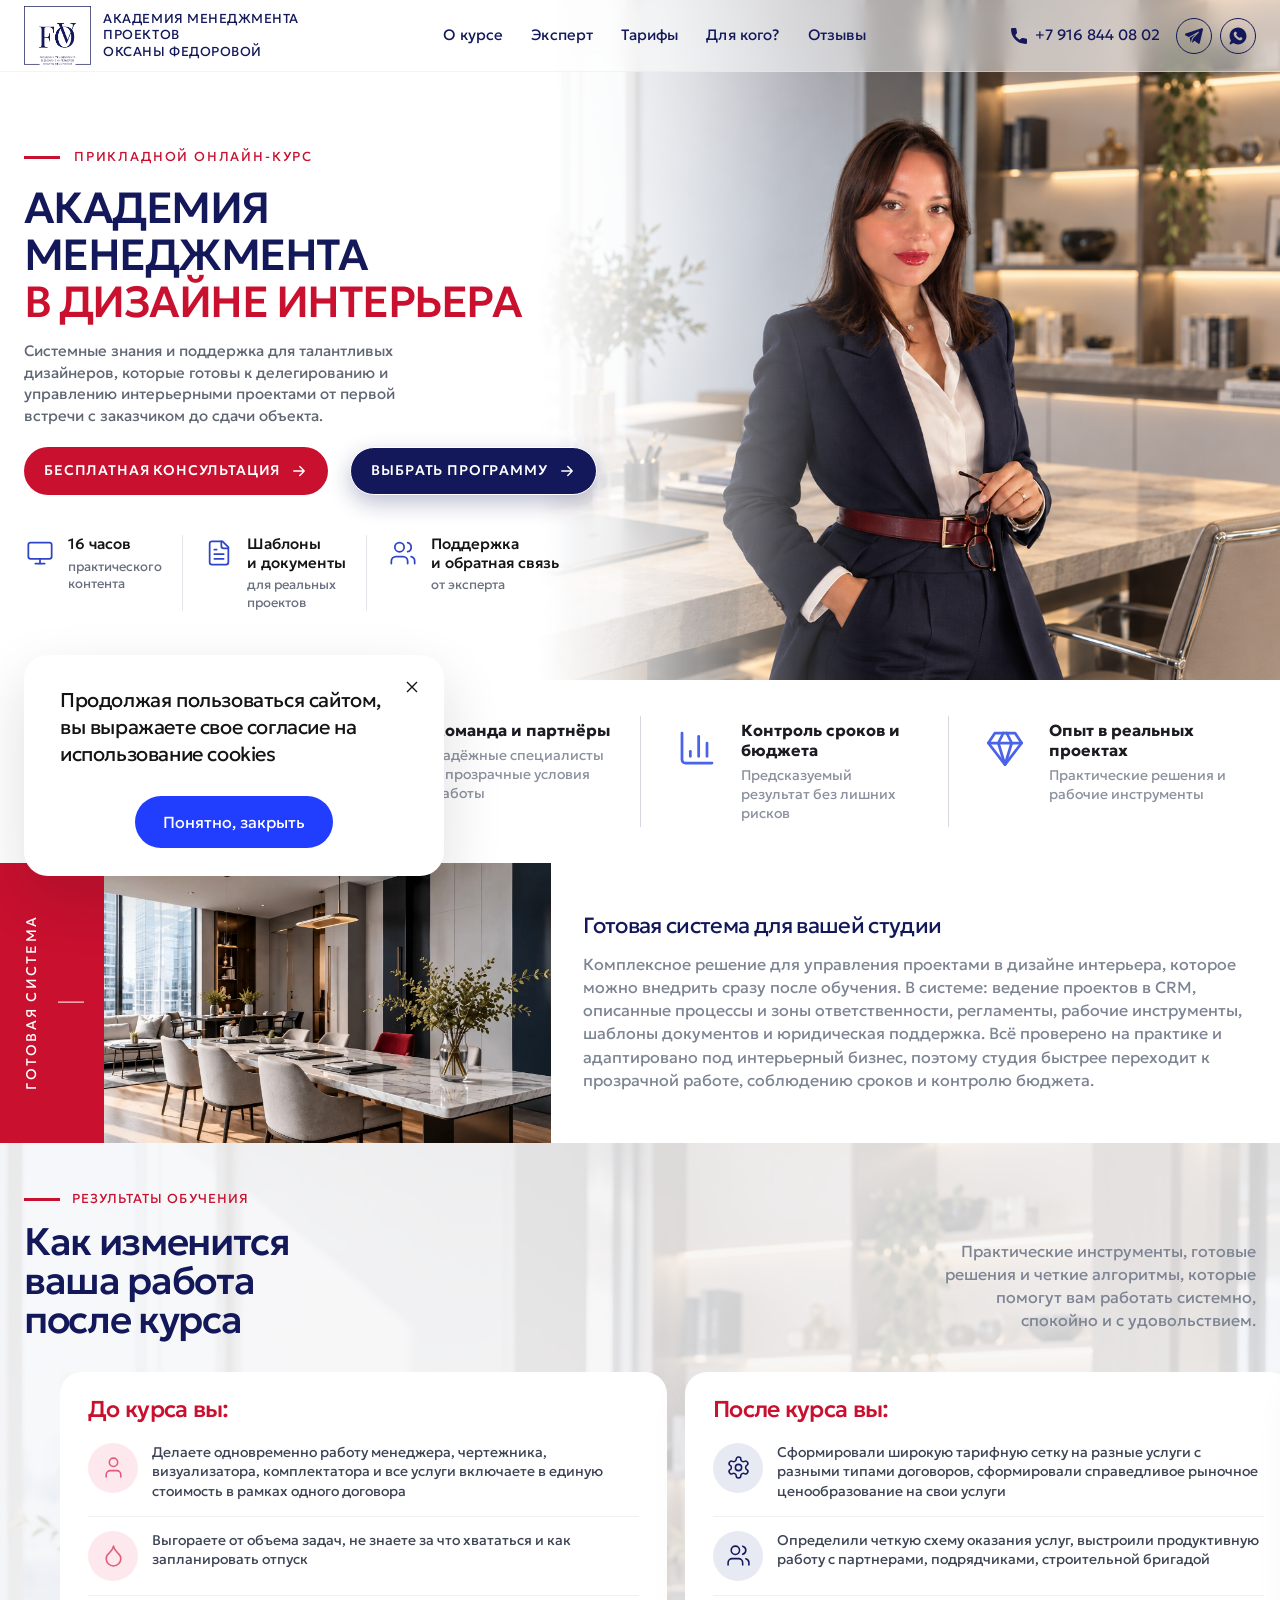
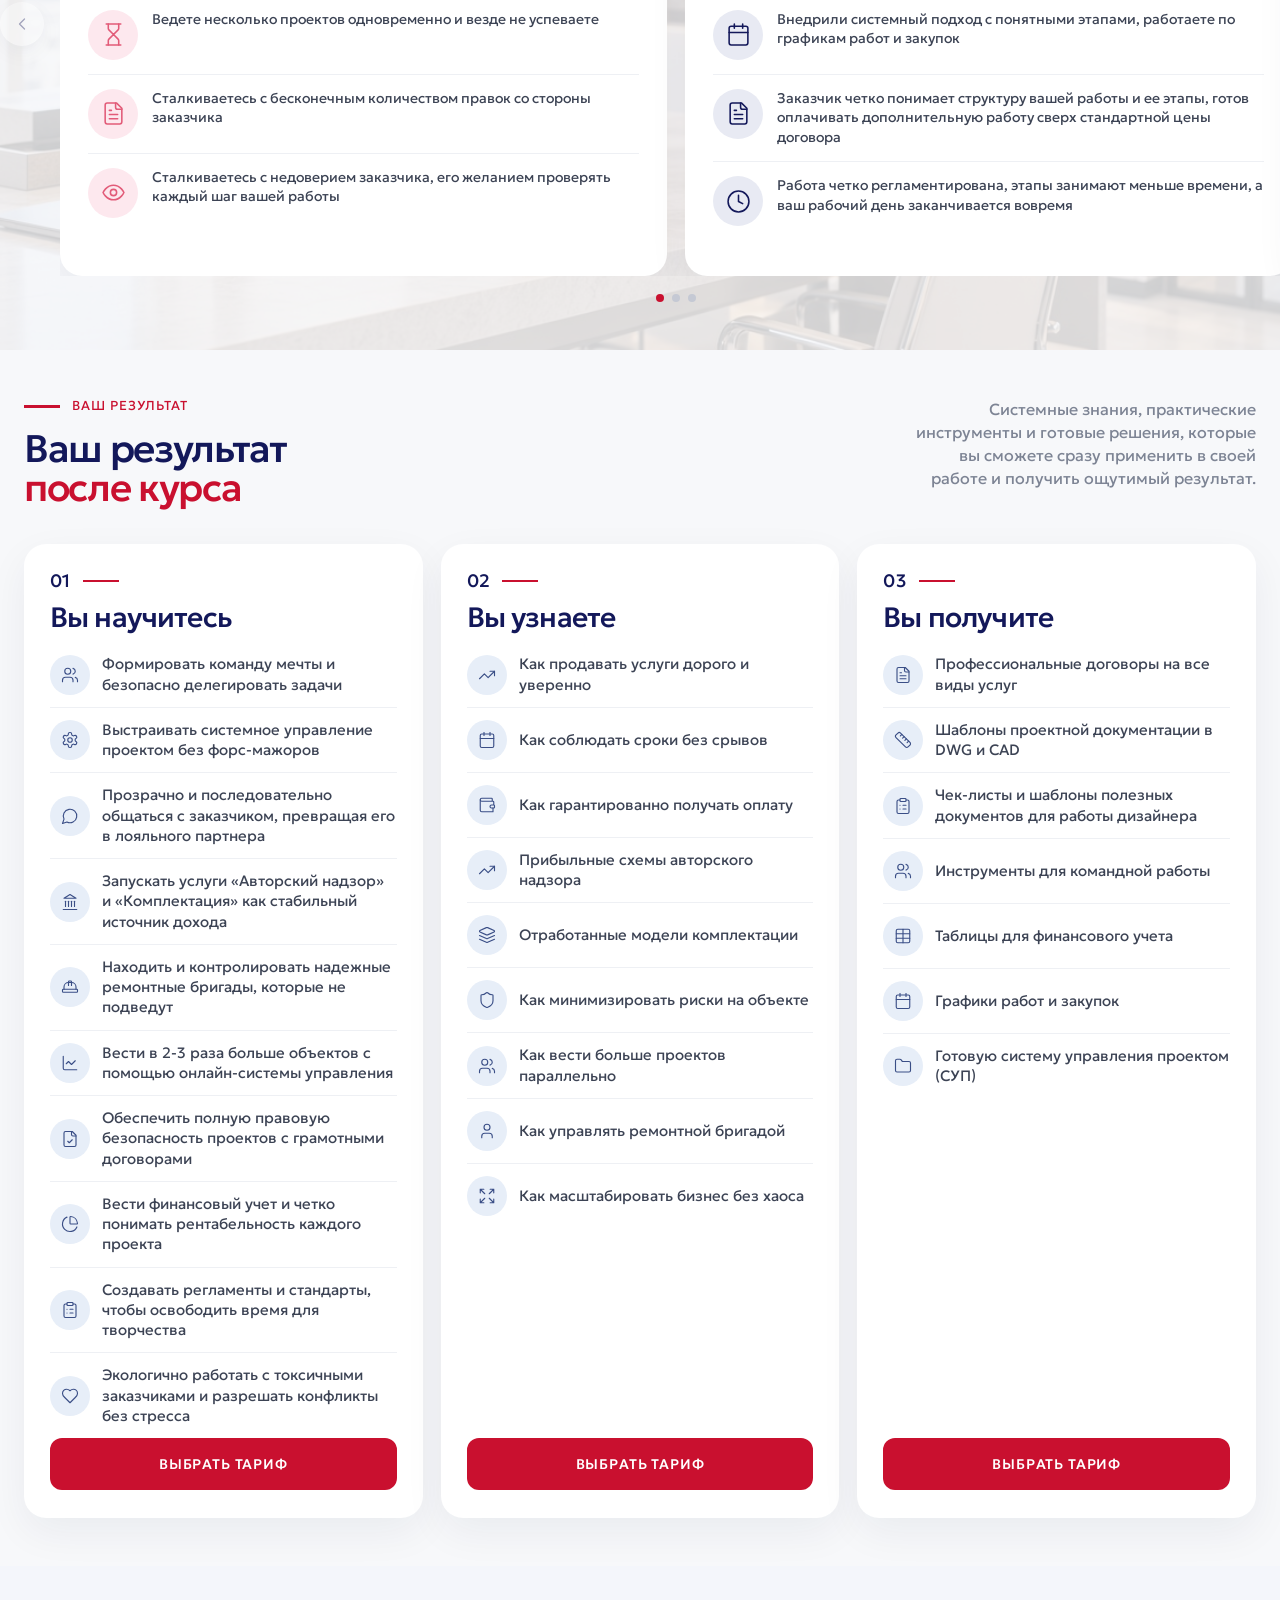
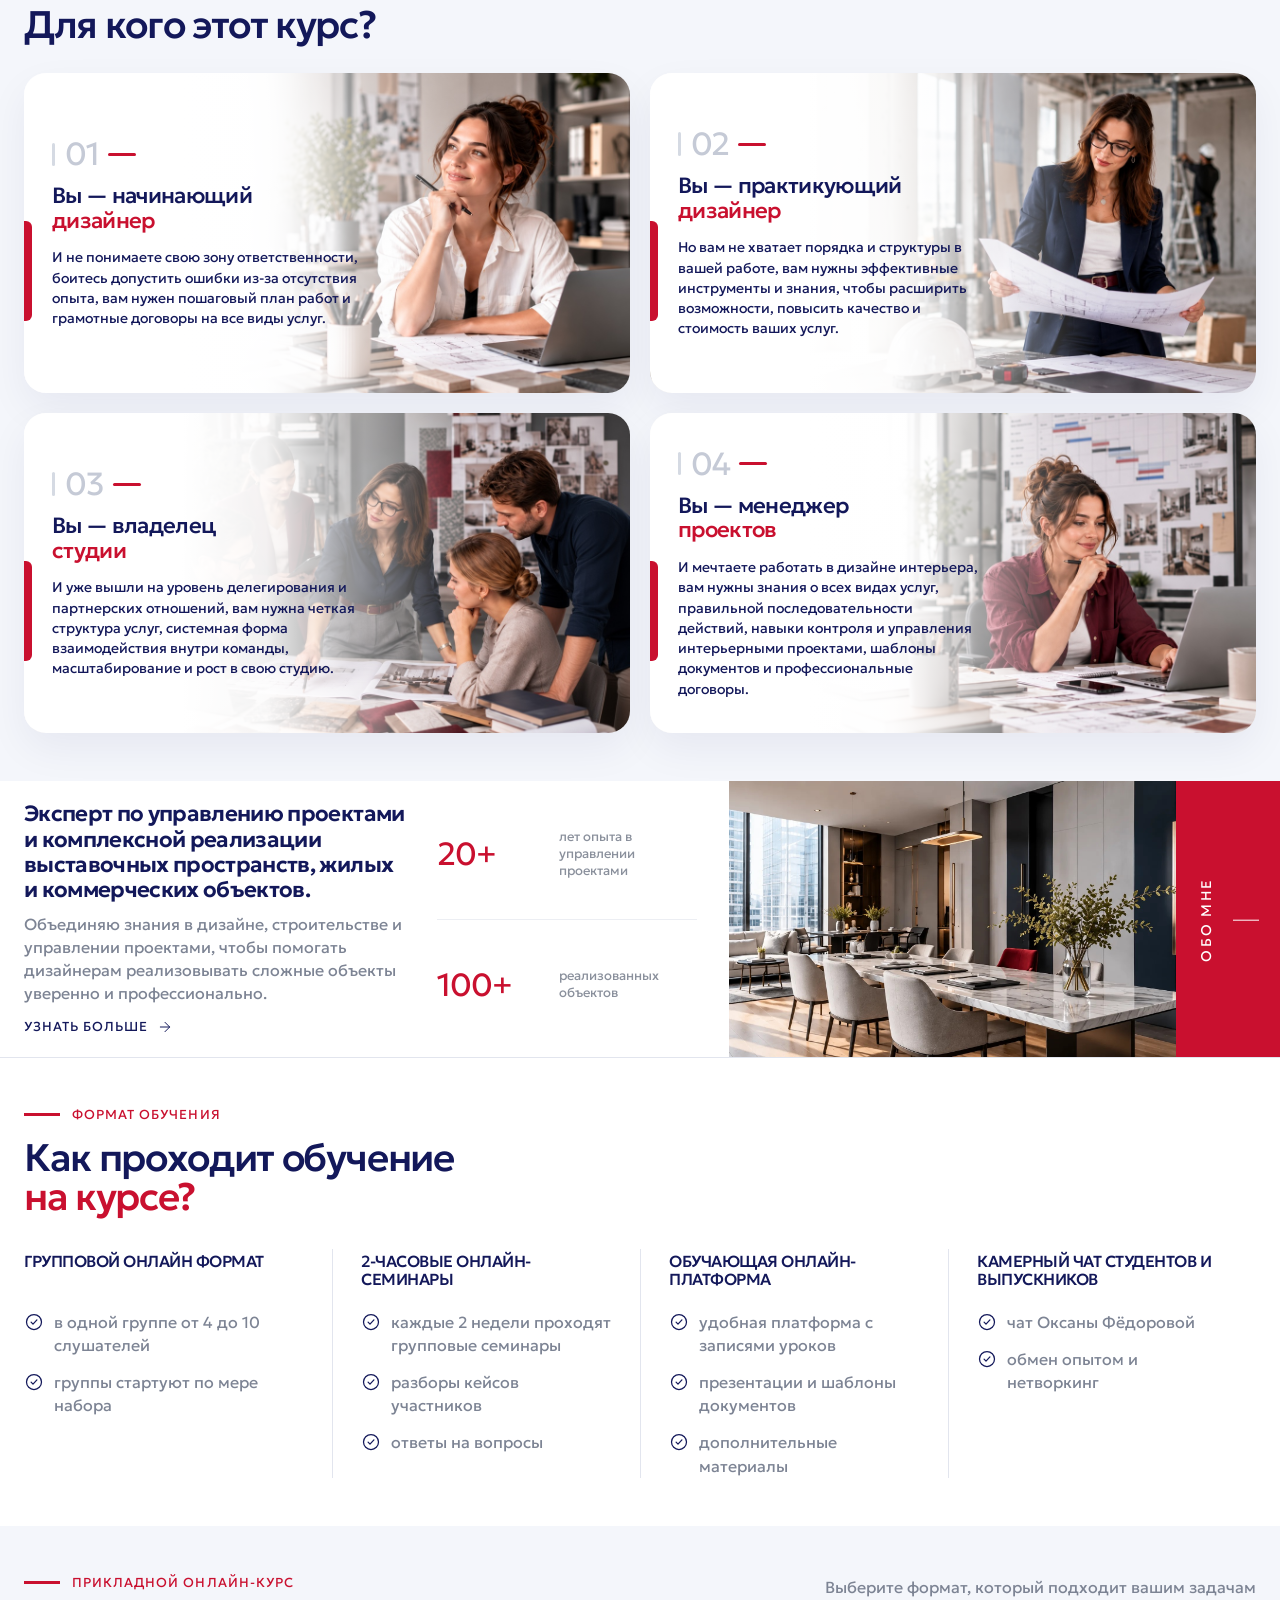
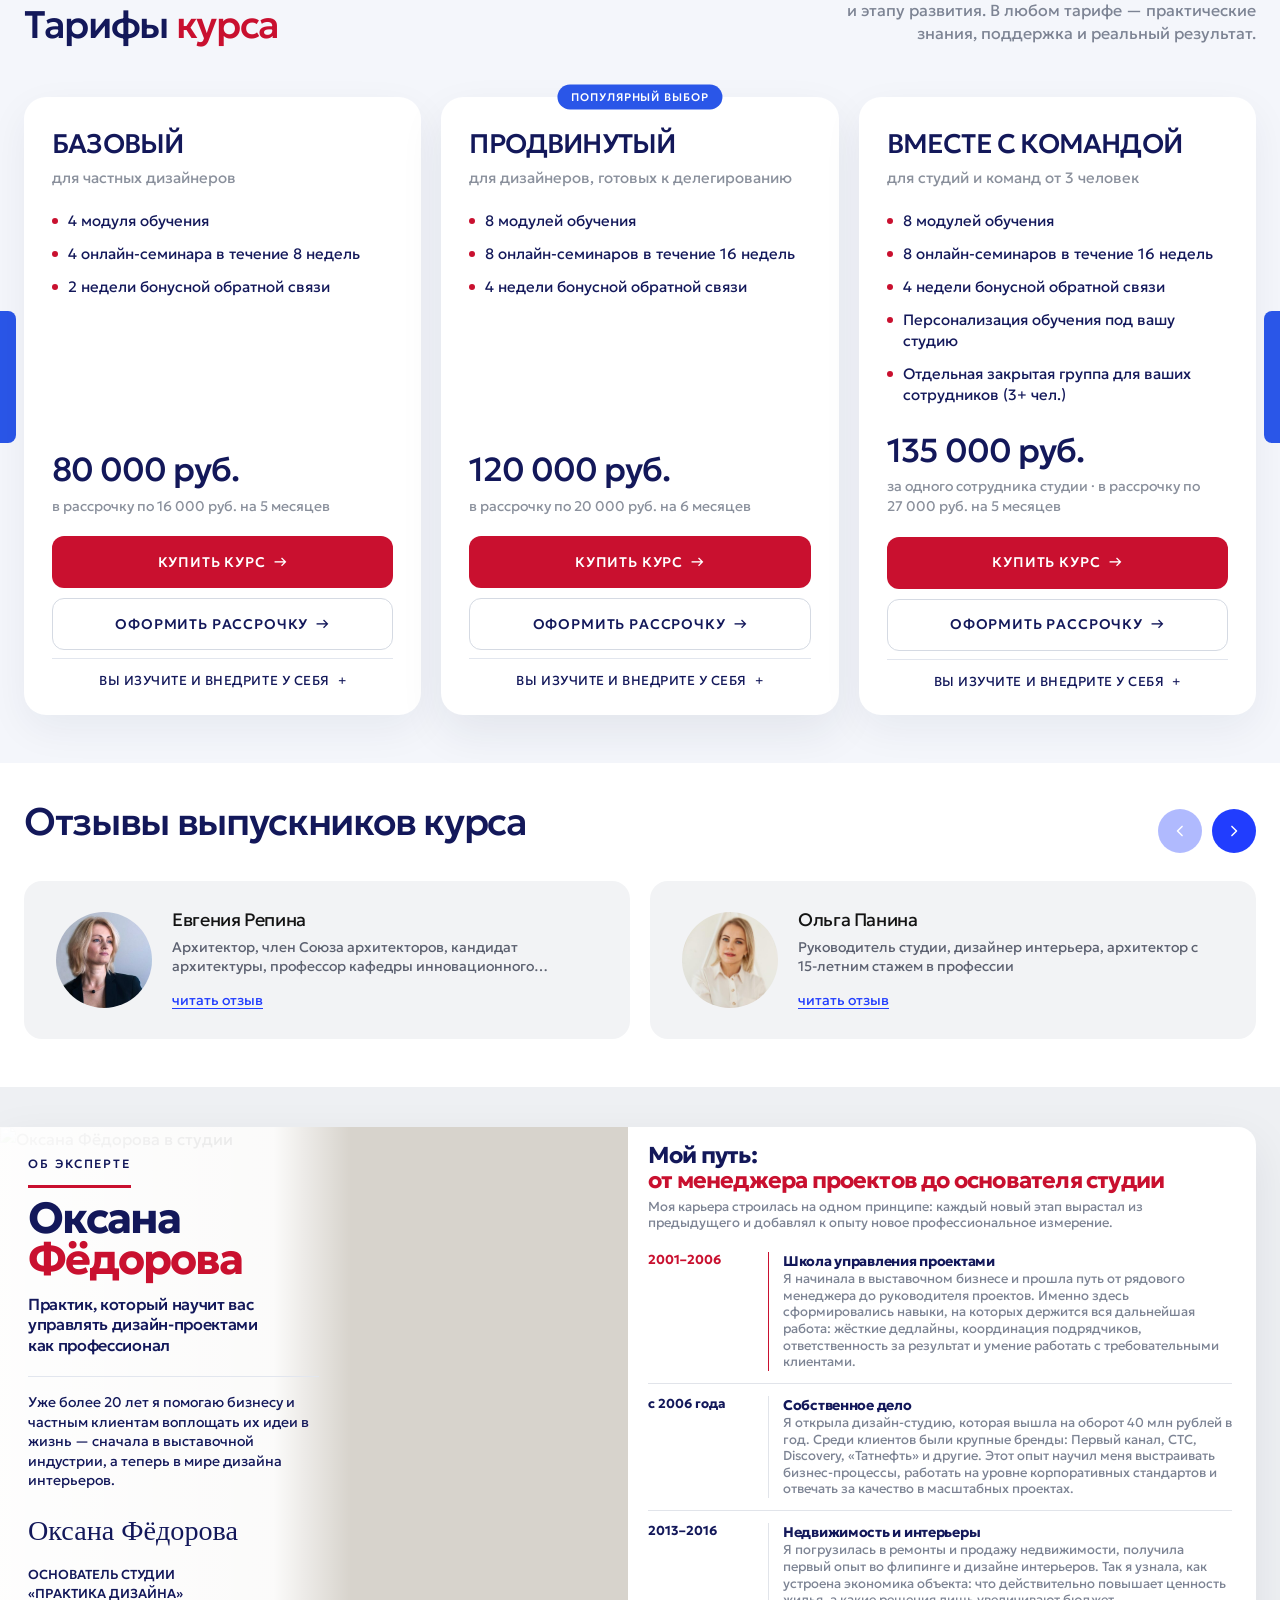
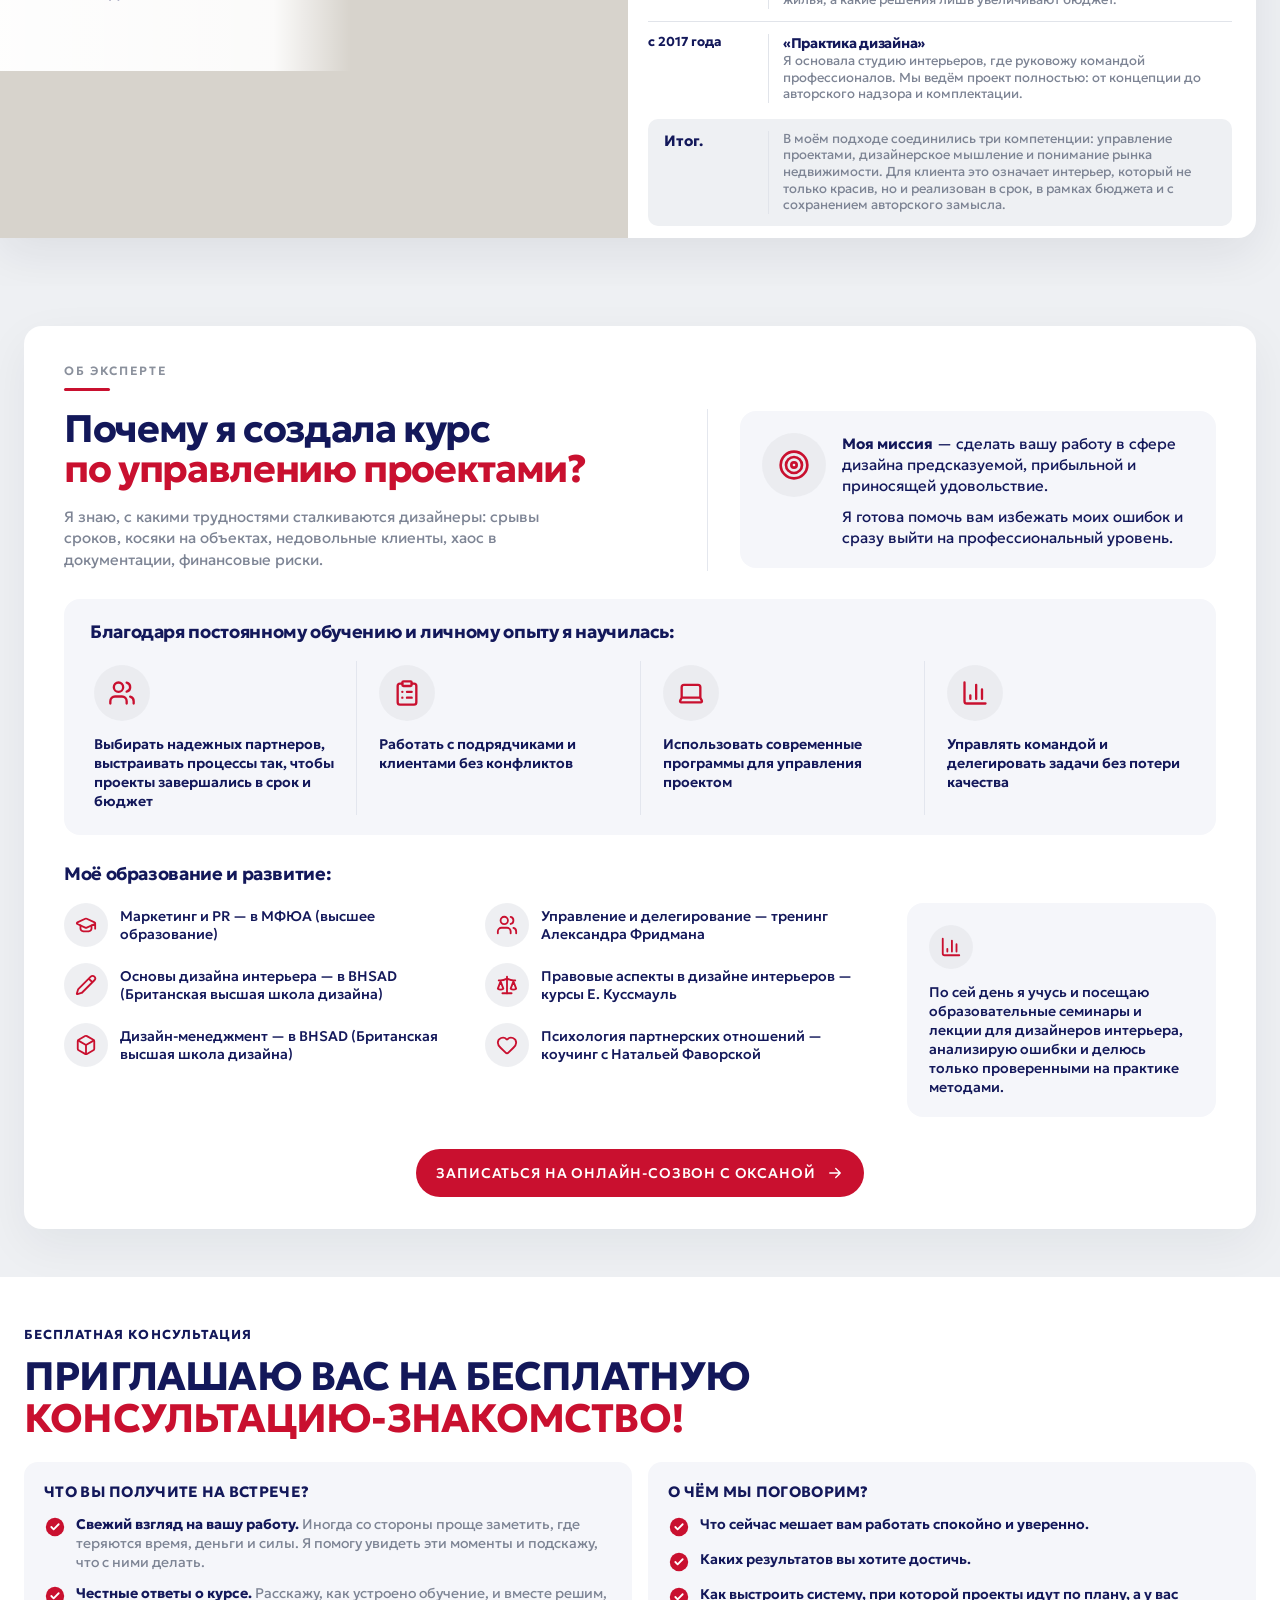
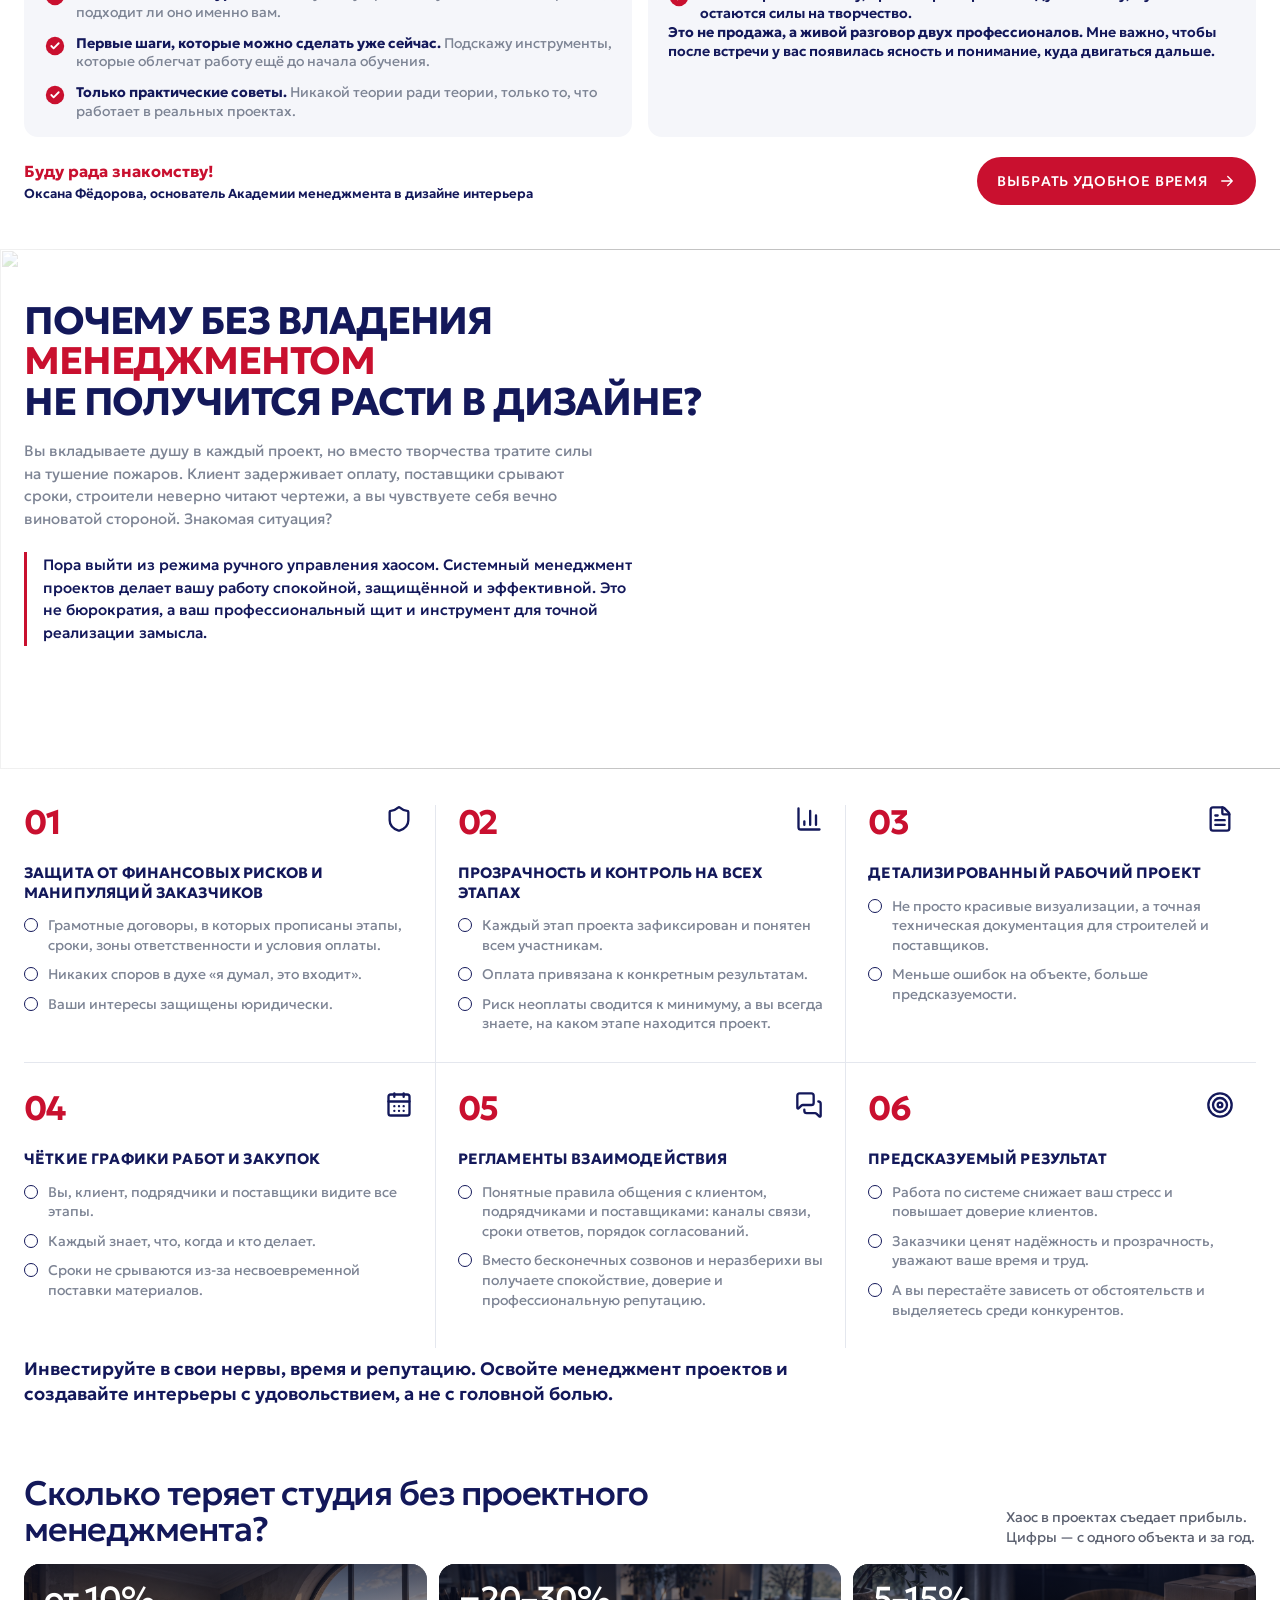
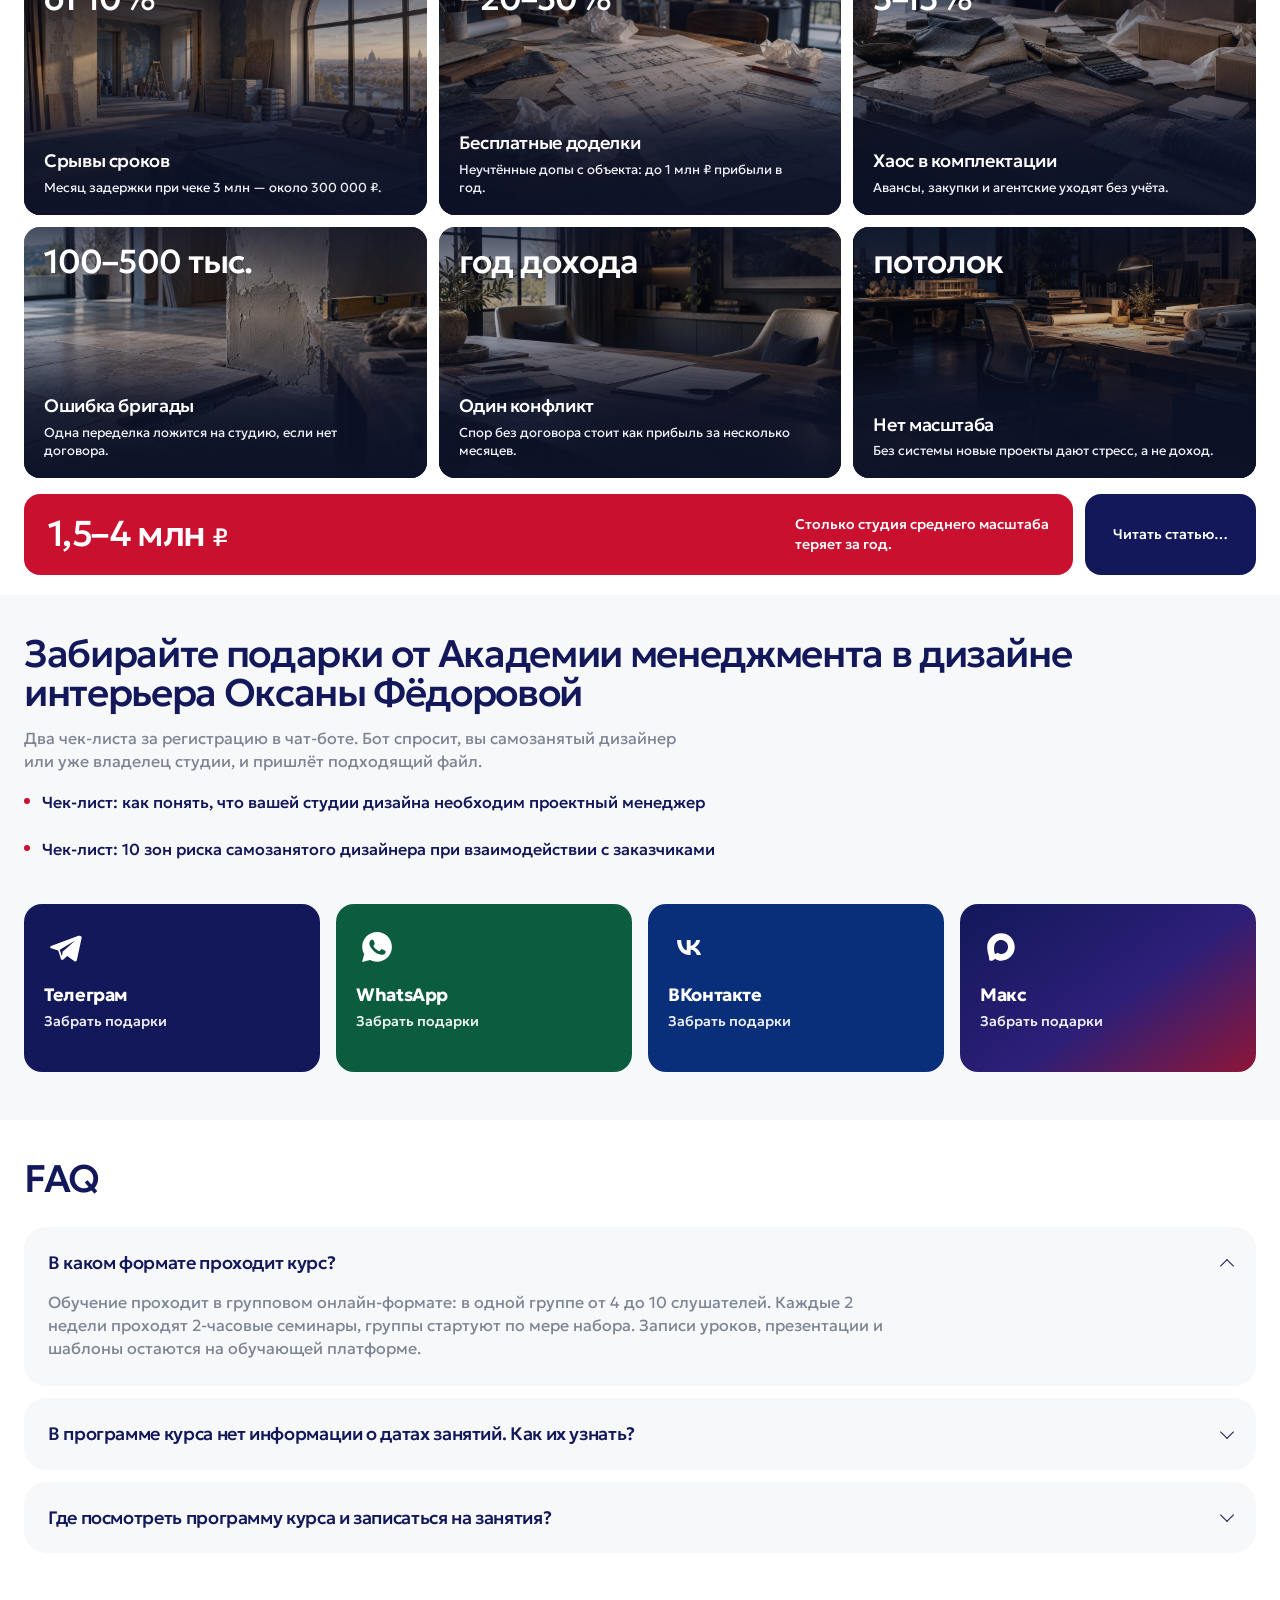
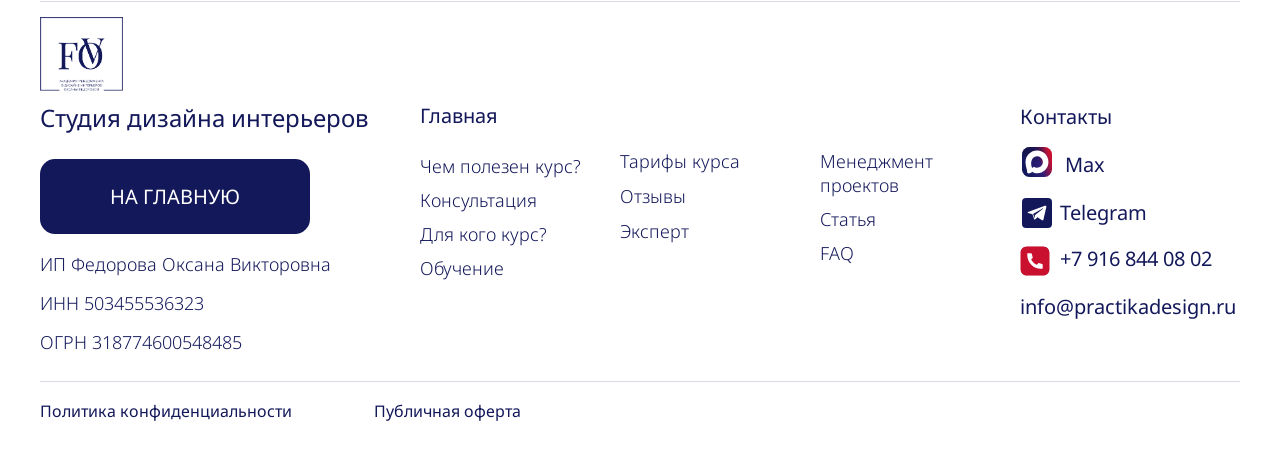
==== commit 3515616a: "Update the academy landing with the new sections, favicon, and branded footer. Co-authored-by: Curso" ====
--- a/index.html
+++ b/index.html
@@ -4,11 +4,16 @@
     <meta charset="UTF-8">
     <meta name="viewport" content="width=device-width, initial-scale=1.0">
     <title>Академия менеджмента в дизайне интерьера Оксаны Фёдоровой</title>
+    <link rel="icon" href="favicon.ico" sizes="any">
+    <link rel="icon" type="image/png" sizes="32x32" href="assets/img/favicon-32.png">
+    <link rel="apple-touch-icon" href="assets/img/apple-touch-icon.png">
     <link rel="preconnect" href="https://fonts.googleapis.com">
     <link rel="preconnect" href="https://fonts.gstatic.com" crossorigin>
     <link href="https://fonts.googleapis.com/css2?family=Geologica:wght@200;300;400;500;600;700&display=swap" rel="stylesheet">
     <link rel="stylesheet" href="assets/css/reset.css">
     <link rel="stylesheet" href="assets/css/styles.css">
+    <link rel="stylesheet" href="assets/css/footer.css">
+    <link href="https://fonts.googleapis.com/css2?family=Noto+Sans:wght@300;400&display=swap" rel="stylesheet">
 </head>
 <body>
     <header class="header">
@@ -668,6 +673,410 @@
             </div>
         </section>
 
+        <section class="bio" id="bio" aria-label="Об эксперте">
+            <div class="container">
+                <article class="bio__card">
+                    <figure class="bio__photo">
+                        <img src="assets/img/%D0%A1%D0%BE%D0%B2%D1%80%D0%B5%D0%BC%D0%B5%D0%BD%D0%BD%D1%8B%D0%B8%CC%86%20%D0%BF%D0%BE%D1%80%D1%82%D1%80%D0%B5%D1%82%20%D0%B4%D0%B8%D0%B7%D0%B0%D0%B8%CC%86%D0%BD%D0%B5%D1%80%D0%BA%D0%B8%20%D0%B2%20%D1%81%D1%82%D1%83%D0%B4%D0%B8%D0%B8.png" alt="Оксана Фёдорова в студии" width="1400" height="933">
+                        <figcaption class="bio__identity">
+                            <p class="bio__eyebrow">Об эксперте</p>
+                            <h2>Оксана <span>Фёдорова</span></h2>
+                            <p class="bio__role">Практик, который научит вас управлять дизайн-проектами как профессионал</p>
+                            <p class="bio__intro">Уже более 20 лет я помогаю бизнесу и частным клиентам воплощать их идеи в жизнь — сначала в выставочной индустрии, а теперь в мире дизайна интерьеров.</p>
+                            <div class="bio__founder">
+                                <p class="bio__signature">Оксана Фёдорова</p>
+                                <p class="bio__founder-role">Основатель студии<br>«Практика дизайна»</p>
+                            </div>
+                        </figcaption>
+                    </figure>
+                    <div class="bio__copy">
+                        <h3 class="bio__path"><span>Мой путь:</span> от менеджера проектов до основателя студии</h3>
+                        <p class="bio__lead">Моя карьера строилась на одном принципе: каждый новый этап вырастал из предыдущего и добавлял к опыту новое профессиональное измерение.</p>
+                        <ol class="bio__steps">
+                            <li>
+                                <p class="bio__when">2001–2006</p>
+                                <div class="bio__body">
+                                    <h4>Школа управления проектами</h4>
+                                    <p>Я начинала в выставочном бизнесе и прошла путь от рядового менеджера до руководителя проектов. Именно здесь сформировались навыки, на которых держится вся дальнейшая работа: жёсткие дедлайны, координация подрядчиков, ответственность за результат и умение работать с требовательными клиентами.</p>
+                                </div>
+                            </li>
+                            <li>
+                                <p class="bio__when">с 2006 года</p>
+                                <div class="bio__body">
+                                    <h4>Собственное дело</h4>
+                                    <p>Я открыла дизайн-студию, которая вышла на оборот 40 млн рублей в год. Среди клиентов были крупные бренды: Первый канал, СТС, Discovery, «Татнефть» и другие. Этот опыт научил меня выстраивать бизнес-процессы, работать на уровне корпоративных стандартов и отвечать за качество в масштабных проектах.</p>
+                                </div>
+                            </li>
+                            <li>
+                                <p class="bio__when">2013–2016</p>
+                                <div class="bio__body">
+                                    <h4>Недвижимость и интерьеры</h4>
+                                    <p>Я погрузилась в ремонты и продажу недвижимости, получила первый опыт во флипинге и дизайне интерьеров. Так я узнала, как устроена экономика объекта: что действительно повышает ценность жилья, а какие решения лишь увеличивают бюджет.</p>
+                                </div>
+                            </li>
+                            <li>
+                                <p class="bio__when">с 2017 года</p>
+                                <div class="bio__body">
+                                    <h4>«Практика дизайна»</h4>
+                                    <p>Я основала студию интерьеров, где руковожу командой профессионалов. Мы ведём проект полностью: от концепции до авторского надзора и комплектации.</p>
+                                </div>
+                            </li>
+                        </ol>
+                        <div class="bio__result">
+                            <p class="bio__when">Итог.</p>
+                            <p>В моём подходе соединились три компетенции: управление проектами, дизайнерское мышление и понимание рынка недвижимости. Для клиента это означает интерьер, который не только красив, но и реализован в срок, в рамках бюджета и с сохранением авторского замысла.</p>
+                        </div>
+                    </div>
+                </article>
+            </div>
+        </section>
+
+        <section class="mission" id="mission" aria-label="Почему я создала курс">
+            <div class="container">
+                <article class="mission__card">
+                    <p class="mission__eyebrow">Об эксперте</p>
+                    <div class="mission__top">
+                        <div class="mission__intro">
+                            <h2>Почему я создала курс <span>по управлению проектами?</span></h2>
+                            <p class="mission__lead">Я знаю, с какими трудностями сталкиваются дизайнеры: срывы сроков, косяки на объектах, недовольные клиенты, хаос в документации, финансовые риски.</p>
+                        </div>
+                        <aside class="mission__goal">
+                            <span class="mission__ico" aria-hidden="true"><svg viewBox="0 0 24 24"><g fill="none" stroke="currentColor" stroke-linecap="round" stroke-linejoin="round" stroke-width="2"><circle cx="12" cy="12" r="10"/><circle cx="12" cy="12" r="6"/><circle cx="12" cy="12" r="2"/></g></svg></span>
+                            <div>
+                                <p><strong>Моя миссия</strong> — сделать вашу работу в сфере дизайна предсказуемой, прибыльной и приносящей удовольствие.</p>
+                                <p>Я готова помочь вам избежать моих ошибок и сразу выйти на профессиональный уровень.</p>
+                            </div>
+                        </aside>
+                    </div>
+                    <div class="mission__skills">
+                        <h3>Благодаря постоянному обучению и личному опыту я научилась:</h3>
+                        <ul>
+                            <li>
+                                <span class="mission__ico" aria-hidden="true"><svg viewBox="0 0 24 24"><g fill="none" stroke="currentColor" stroke-linecap="round" stroke-linejoin="round" stroke-width="2"><path d="M16 21v-2a4 4 0 0 0-4-4H6a4 4 0 0 0-4 4v2M16 3.128a4 4 0 0 1 0 7.744M22 21v-2a4 4 0 0 0-3-3.87"/><circle cx="9" cy="7" r="4"/></g></svg></span>
+                                <p>Выбирать надежных партнеров, выстраивать процессы так, чтобы проекты завершались в срок и бюджет</p>
+                            </li>
+                            <li>
+                                <span class="mission__ico" aria-hidden="true"><svg viewBox="0 0 24 24"><g fill="none" stroke="currentColor" stroke-linecap="round" stroke-linejoin="round" stroke-width="2"><rect width="8" height="4" x="8" y="2" rx="1" ry="1"/><path d="M16 4h2a2 2 0 0 1 2 2v14a2 2 0 0 1-2 2H6a2 2 0 0 1-2-2V6a2 2 0 0 1 2-2h2m4 7h4m-4 5h4m-8-5h.01M8 16h.01"/></g></svg></span>
+                                <p>Работать с подрядчиками и клиентами без конфликтов</p>
+                            </li>
+                            <li>
+                                <span class="mission__ico" aria-hidden="true"><svg viewBox="0 0 24 24"><path fill="none" stroke="currentColor" stroke-linecap="round" stroke-linejoin="round" stroke-width="2" d="M18 5a2 2 0 0 1 2 2v8.526a2 2 0 0 0 .212.897l1.068 2.127a1 1 0 0 1-.9 1.45H3.62a1 1 0 0 1-.9-1.45l1.068-2.127A2 2 0 0 0 4 15.526V7a2 2 0 0 1 2-2zm2.054 10.987H3.946"/></svg></span>
+                                <p>Использовать современные программы для управления проектом</p>
+                            </li>
+                            <li>
+                                <span class="mission__ico" aria-hidden="true"><svg viewBox="0 0 24 24"><path fill="none" stroke="currentColor" stroke-linecap="round" stroke-linejoin="round" stroke-width="2" d="M3 3v16a2 2 0 0 0 2 2h16m-3-4V9m-5 8V5M8 17v-3"/></svg></span>
+                                <p>Управлять командой и делегировать задачи без потери качества</p>
+                            </li>
+                        </ul>
+                    </div>
+                    <div class="mission__edu">
+                        <h3>Моё образование и развитие:</h3>
+                        <div class="mission__edu-cols">
+                                <ul>
+                                    <li>
+                                        <span class="mission__ico" aria-hidden="true"><svg viewBox="0 0 24 24"><g fill="none" stroke="currentColor" stroke-linecap="round" stroke-linejoin="round" stroke-width="2"><path d="M21.42 10.922a1 1 0 0 0-.019-1.838L12.83 5.18a2 2 0 0 0-1.66 0L2.6 9.08a1 1 0 0 0 0 1.832l8.57 3.908a2 2 0 0 0 1.66 0zM22 10v6"/><path d="M6 12.5V16a6 3 0 0 0 12 0v-3.5"/></g></svg></span>
+                                        <p>Маркетинг и PR — в МФЮА (высшее образование)</p>
+                                    </li>
+                                    <li>
+                                        <span class="mission__ico" aria-hidden="true"><svg viewBox="0 0 24 24"><path fill="none" stroke="currentColor" stroke-linecap="round" stroke-linejoin="round" stroke-width="2" d="M21.174 6.812a1 1 0 0 0-3.986-3.987L3.842 16.174a2 2 0 0 0-.5.83l-1.321 4.352a.5.5 0 0 0 .623.622l4.353-1.32a2 2 0 0 0 .83-.497zM15 5l4 4"/></svg></span>
+                                        <p>Основы дизайна интерьера — в BHSAD (Британская высшая школа дизайна)</p>
+                                    </li>
+                                    <li>
+                                        <span class="mission__ico" aria-hidden="true"><svg viewBox="0 0 24 24"><g fill="none" stroke="currentColor" stroke-linecap="round" stroke-linejoin="round" stroke-width="2"><path d="M21 8a2 2 0 0 0-1-1.73l-7-4a2 2 0 0 0-2 0l-7 4A2 2 0 0 0 3 8v8a2 2 0 0 0 1 1.73l7 4a2 2 0 0 0 2 0l7-4A2 2 0 0 0 21 16Z"/><path d="m3.3 7 8.7 5 8.7-5M12 22V12"/></g></svg></span>
+                                        <p>Дизайн-менеджмент — в BHSAD (Британская высшая школа дизайна)</p>
+                                    </li>
+                                </ul>
+                                <ul>
+                                    <li>
+                                        <span class="mission__ico" aria-hidden="true"><svg viewBox="0 0 24 24"><g fill="none" stroke="currentColor" stroke-linecap="round" stroke-linejoin="round" stroke-width="2"><path d="M16 21v-2a4 4 0 0 0-4-4H6a4 4 0 0 0-4 4v2M16 3.128a4 4 0 0 1 0 7.744M22 21v-2a4 4 0 0 0-3-3.87"/><circle cx="9" cy="7" r="4"/></g></svg></span>
+                                        <p>Управление и делегирование — тренинг Александра Фридмана</p>
+                                    </li>
+                                    <li>
+                                        <span class="mission__ico" aria-hidden="true"><svg viewBox="0 0 24 24"><g fill="none" stroke="currentColor" stroke-linecap="round" stroke-linejoin="round" stroke-width="2"><path d="m16 16 3-8 3 8c-.87.65-1.92 1-3 1s-2.13-.35-3-1Z"/><path d="m2 16 3-8 3 8c-.87.65-1.92 1-3 1s-2.13-.35-3-1Z"/><path d="M7 21h10"/><path d="M12 3v18"/><path d="M3 7h2c2 0 5-1 7-2 2 1 5 2 7 2h2"/></g></svg></span>
+                                        <p>Правовые аспекты в дизайне интерьеров — курсы Е. Куссмауль</p>
+                                    </li>
+                                    <li>
+                                        <span class="mission__ico" aria-hidden="true"><svg viewBox="0 0 24 24"><path fill="none" stroke="currentColor" stroke-linecap="round" stroke-linejoin="round" stroke-width="2" d="M2 9.5a5.5 5.5 0 0 1 9.591-3.676.56.56 0 0 0 .818 0A5.49 5.49 0 0 1 22 9.5c0 2.29-1.5 4-3 5.5l-5.492 5.313a2 2 0 0 1-3 .019L5 15c-1.5-1.5-3-3.2-3-5.5"/></svg></span>
+                                        <p>Психология партнерских отношений — коучинг с Натальей Фаворской</p>
+                                    </li>
+                                </ul>
+                            </div>
+                        <aside class="mission__aside">
+                            <span class="mission__ico" aria-hidden="true"><svg viewBox="0 0 24 24"><path fill="none" stroke="currentColor" stroke-linecap="round" stroke-linejoin="round" stroke-width="2" d="M3 3v16a2 2 0 0 0 2 2h16m-3-4V9m-5 8V5M8 17v-3"/></svg></span>
+                            <p>По сей день я учусь и посещаю образовательные семинары и лекции для дизайнеров интерьера, анализирую ошибки и делюсь только проверенными на практике методами.</p>
+                        </aside>
+                    </div>
+                    <div class="mission__cta">
+                        <a class="btn btn--red" href="#consult">
+                            Записаться на онлайн-созвон с Оксаной
+                            <svg viewBox="0 0 24 24" width="18" height="18" aria-hidden="true"><path d="M5 12h14M13 6l6 6-6 6" fill="none" stroke="currentColor" stroke-width="1.8" stroke-linecap="round" stroke-linejoin="round"/></svg>
+                        </a>
+                    </div>
+                </article>
+            </div>
+        </section>
+
+        <section class="consult" id="consult" aria-label="Бесплатная консультация">
+            <div class="consult__inner">
+                <p class="consult__eyebrow">Бесплатная консультация</p>
+                <h2>Приглашаю вас на бесплатную <span>консультацию-знакомство!</span></h2>
+                <div class="consult__grid">
+                    <article class="consult__card consult__card--gain">
+                        <h3>Что вы получите на встрече?</h3>
+                        <ul>
+                            <li>
+                                <span class="consult__mark" aria-hidden="true"><svg viewBox="0 0 24 24"><circle cx="12" cy="12" r="10" fill="currentColor"/><path d="m16 9-5.5 5.5L8 12" fill="none" stroke="#fff" stroke-width="2" stroke-linecap="round" stroke-linejoin="round"/></svg></span>
+                                <p><strong>Свежий взгляд на вашу работу.</strong> Иногда со стороны проще заметить, где теряются время, деньги и силы. Я помогу увидеть эти моменты и подскажу, что с ними делать.</p>
+                            </li>
+                            <li>
+                                <span class="consult__mark" aria-hidden="true"><svg viewBox="0 0 24 24"><circle cx="12" cy="12" r="10" fill="currentColor"/><path d="m16 9-5.5 5.5L8 12" fill="none" stroke="#fff" stroke-width="2" stroke-linecap="round" stroke-linejoin="round"/></svg></span>
+                                <p><strong>Честные ответы о курсе.</strong> Расскажу, как устроено обучение, и вместе решим, подходит ли оно именно вам.</p>
+                            </li>
+                            <li>
+                                <span class="consult__mark" aria-hidden="true"><svg viewBox="0 0 24 24"><circle cx="12" cy="12" r="10" fill="currentColor"/><path d="m16 9-5.5 5.5L8 12" fill="none" stroke="#fff" stroke-width="2" stroke-linecap="round" stroke-linejoin="round"/></svg></span>
+                                <p><strong>Первые шаги, которые можно сделать уже сейчас.</strong> Подскажу инструменты, которые облегчат работу ещё до начала обучения.</p>
+                            </li>
+                            <li>
+                                <span class="consult__mark" aria-hidden="true"><svg viewBox="0 0 24 24"><circle cx="12" cy="12" r="10" fill="currentColor"/><path d="m16 9-5.5 5.5L8 12" fill="none" stroke="#fff" stroke-width="2" stroke-linecap="round" stroke-linejoin="round"/></svg></span>
+                                <p><strong>Только практические советы.</strong> Никакой теории ради теории, только то, что работает в реальных проектах.</p>
+                            </li>
+                        </ul>
+                    </article>
+                    <article class="consult__card consult__card--talk">
+                        <h3>О чём мы поговорим?</h3>
+                        <ul>
+                            <li>
+                                <span class="consult__mark" aria-hidden="true"><svg viewBox="0 0 24 24"><circle cx="12" cy="12" r="10" fill="currentColor"/><path d="m16 9-5.5 5.5L8 12" fill="none" stroke="#fff" stroke-width="2" stroke-linecap="round" stroke-linejoin="round"/></svg></span>
+                                <p>Что сейчас мешает вам работать спокойно и уверенно.</p>
+                            </li>
+                            <li>
+                                <span class="consult__mark" aria-hidden="true"><svg viewBox="0 0 24 24"><circle cx="12" cy="12" r="10" fill="currentColor"/><path d="m16 9-5.5 5.5L8 12" fill="none" stroke="#fff" stroke-width="2" stroke-linecap="round" stroke-linejoin="round"/></svg></span>
+                                <p>Каких результатов вы хотите достичь.</p>
+                            </li>
+                            <li>
+                                <span class="consult__mark" aria-hidden="true"><svg viewBox="0 0 24 24"><circle cx="12" cy="12" r="10" fill="currentColor"/><path d="m16 9-5.5 5.5L8 12" fill="none" stroke="#fff" stroke-width="2" stroke-linecap="round" stroke-linejoin="round"/></svg></span>
+                                <p>Как выстроить систему, при которой проекты идут по плану, а у вас остаются силы на творчество.</p>
+                            </li>
+                        </ul>
+                        <p class="consult__note"><strong>Это не продажа, а живой разговор двух профессионалов.</strong> Мне важно, чтобы после встречи у вас появилась ясность и понимание, куда двигаться дальше.</p>
+                    </article>
+                </div>
+                <div class="consult__foot">
+                    <p class="consult__sign"><strong>Буду рада знакомству!</strong><span>Оксана Фёдорова, основатель Академии менеджмента в дизайне интерьера</span></p>
+                    <a class="btn btn--red" href="https://t.me/+79168440802" target="_blank" rel="noreferrer">
+                        Выбрать удобное время
+                        <svg viewBox="0 0 24 24" width="18" height="18" aria-hidden="true"><path d="M5 12h14M13 6l6 6-6 6" fill="none" stroke="currentColor" stroke-width="1.8" stroke-linecap="round" stroke-linejoin="round"/></svg>
+                    </a>
+                </div>
+            </div>
+        </section>
+
+        <section class="grow" id="grow" aria-label="Почему без менеджмента не получится расти">
+            <div class="grow__hero">
+                <img class="grow__bg" src="assets/img/%D0%A0%D0%BE%D1%81%D0%BA%D0%BE%D1%88%D0%BD%D1%8B%D0%B8%CC%86%20%D0%B8%D0%BD%D1%82%D0%B5%D1%80%D1%8C%D0%B5%D1%80%20%D1%81%20%D0%BF%D0%B0%D0%BD%D0%BE%D1%80%D0%B0%D0%BC%D0%BD%D1%8B%D0%BC%20%D0%B2%D0%B8%D0%B4%D0%BE%D0%BC.png" alt="" width="1536" height="1024">
+                <div class="grow__veil" aria-hidden="true"></div>
+                <div class="container grow__intro">
+                    <h2>Почему без владения <span>менеджментом</span> <span class="grow__rest">не получится расти в дизайне?</span></h2>
+                    <p class="grow__lead">Вы вкладываете душу в каждый проект, но вместо творчества тратите силы на тушение пожаров. Клиент задерживает оплату, поставщики срывают сроки, строители неверно читают чертежи, а вы чувствуете себя вечно виноватой стороной. Знакомая ситуация?</p>
+                    <p class="grow__note">Пора выйти из режима ручного управления хаосом. Системный менеджмент проектов делает вашу работу спокойной, защищённой и эффективной. Это не бюрократия, а ваш профессиональный щит и инструмент для точной реализации замысла.</p>
+                </div>
+            </div>
+            <div class="container grow__body">
+                <ol class="grow__points">
+                    <li>
+                        <div class="grow__top">
+                            <span class="grow__num">01</span>
+                            <span class="grow__ico" aria-hidden="true"><svg viewBox="0 0 24 24"><path fill="none" stroke="currentColor" stroke-linecap="round" stroke-linejoin="round" stroke-width="2" d="M20 13c0 5-3.5 7.5-7.66 8.95a1 1 0 0 1-.67-.01C7.5 20.5 4 18 4 13V6a1 1 0 0 1 1-1c2 0 4.5-1.2 6.24-2.72a1.17 1.17 0 0 1 1.52 0C14.51 3.81 17 5 19 5a1 1 0 0 1 1 1z"/></svg></span>
+                        </div>
+                        <h3>Защита от финансовых рисков и манипуляций заказчиков</h3>
+                        <ul>
+                            <li>Грамотные договоры, в которых прописаны этапы, сроки, зоны ответственности и условия оплаты.</li>
+                            <li>Никаких споров в духе «я думал, это входит».</li>
+                            <li>Ваши интересы защищены юридически.</li>
+                        </ul>
+                    </li>
+                    <li>
+                        <div class="grow__top">
+                            <span class="grow__num">02</span>
+                            <span class="grow__ico" aria-hidden="true"><svg viewBox="0 0 24 24"><path fill="none" stroke="currentColor" stroke-linecap="round" stroke-linejoin="round" stroke-width="2" d="M3 3v16a2 2 0 0 0 2 2h16m-3-4V9m-5 8V5M8 17v-3"/></svg></span>
+                        </div>
+                        <h3>Прозрачность и контроль на всех этапах</h3>
+                        <ul>
+                            <li>Каждый этап проекта зафиксирован и понятен всем участникам.</li>
+                            <li>Оплата привязана к конкретным результатам.</li>
+                            <li>Риск неоплаты сводится к минимуму, а вы всегда знаете, на каком этапе находится проект.</li>
+                        </ul>
+                    </li>
+                    <li>
+                        <div class="grow__top">
+                            <span class="grow__num">03</span>
+                            <span class="grow__ico" aria-hidden="true"><svg viewBox="0 0 24 24"><g fill="none" stroke="currentColor" stroke-linecap="round" stroke-linejoin="round" stroke-width="2"><path d="M6 22a2 2 0 0 1-2-2V4a2 2 0 0 1 2-2h8a2.4 2.4 0 0 1 1.704.706l3.588 3.588A2.4 2.4 0 0 1 20 8v12a2 2 0 0 1-2 2z"/><path d="M14 2v5a1 1 0 0 0 1 1h5M10 9H8m8 4H8m8 4H8"/></g></svg></span>
+                        </div>
+                        <h3>Детализированный рабочий проект</h3>
+                        <ul>
+                            <li>Не просто красивые визуализации, а точная техническая документация для строителей и поставщиков.</li>
+                            <li>Меньше ошибок на объекте, больше предсказуемости.</li>
+                        </ul>
+                    </li>
+                    <li>
+                        <div class="grow__top">
+                            <span class="grow__num">04</span>
+                            <span class="grow__ico" aria-hidden="true"><svg viewBox="0 0 24 24"><g fill="none" stroke="currentColor" stroke-linecap="round" stroke-linejoin="round" stroke-width="2"><path d="M8 2v3m8-3v3"/><rect width="18" height="18" x="3" y="3" rx="2"/><path d="M3 9h18M8 13h.01M12 13h.01M16 13h.01M8 17h.01M12 17h.01M16 17h.01"/></g></svg></span>
+                        </div>
+                        <h3>Чёткие графики работ и закупок</h3>
+                        <ul>
+                            <li>Вы, клиент, подрядчики и поставщики видите все этапы.</li>
+                            <li>Каждый знает, что, когда и кто делает.</li>
+                            <li>Сроки не срываются из-за несвоевременной поставки материалов.</li>
+                        </ul>
+                    </li>
+                    <li>
+                        <div class="grow__top">
+                            <span class="grow__num">05</span>
+                            <span class="grow__ico" aria-hidden="true"><svg viewBox="0 0 24 24"><path fill="none" stroke="currentColor" stroke-linecap="round" stroke-linejoin="round" stroke-width="2" d="M16 10a2 2 0 0 1-2 2H6.828a2 2 0 0 0-1.414.586l-2.202 2.202A.71.71 0 0 1 2 14.286V4a2 2 0 0 1 2-2h10a2 2 0 0 1 2 2zm4-1a2 2 0 0 1 2 2v10.286a.71.71 0 0 1-1.212.502l-2.202-2.202A2 2 0 0 0 17.172 19H10a2 2 0 0 1-2-2v-1"/></svg></span>
+                        </div>
+                        <h3>Регламенты взаимодействия</h3>
+                        <ul>
+                            <li>Понятные правила общения с клиентом, подрядчиками и поставщиками: каналы связи, сроки ответов, порядок согласований.</li>
+                            <li>Вместо бесконечных созвонов и неразберихи вы получаете спокойствие, доверие и профессиональную репутацию.</li>
+                        </ul>
+                    </li>
+                    <li>
+                        <div class="grow__top">
+                            <span class="grow__num">06</span>
+                            <span class="grow__ico" aria-hidden="true"><svg viewBox="0 0 24 24"><g fill="none" stroke="currentColor" stroke-linecap="round" stroke-linejoin="round" stroke-width="2"><circle cx="12" cy="12" r="10"/><circle cx="12" cy="12" r="6"/><circle cx="12" cy="12" r="2"/></g></svg></span>
+                        </div>
+                        <h3>Предсказуемый результат</h3>
+                        <ul>
+                            <li>Работа по системе снижает ваш стресс и повышает доверие клиентов.</li>
+                            <li>Заказчики ценят надёжность и прозрачность, уважают ваше время и труд.</li>
+                            <li>А вы перестаёте зависеть от обстоятельств и выделяетесь среди конкурентов.</li>
+                        </ul>
+                    </li>
+                </ol>
+                <p class="grow__close">Инвестируйте в свои нервы, время и репутацию. Освойте менеджмент проектов и создавайте интерьеры с удовольствием, а не с головной болью.</p>
+            </div>
+        </section>
+
+        <section class="losses" id="losses" aria-label="Сколько теряет студия без проектного менеджмента">
+            <div class="container">
+                <div class="losses__head">
+                    <h2>Сколько теряет студия <span>без проектного менеджмента?</span></h2>
+                    <p class="losses__intro">Хаос в проектах съедает прибыль. Цифры — с одного объекта и за год.</p>
+                </div>
+                <ol class="losses__list">
+                    <li>
+                        <img class="losses__photo" src="assets/img/losses/deadlines.jpg" alt="" width="1200" height="800" loading="lazy" decoding="async">
+                        <p class="losses__figure">от 10%</p>
+                        <div class="losses__copy">
+                            <h3>Срывы сроков</h3>
+                            <p>Месяц задержки при чеке 3 млн — около 300 000 ₽.</p>
+                        </div>
+                    </li>
+                    <li>
+                        <img class="losses__photo" src="assets/img/losses/revisions.jpg" alt="" width="1200" height="800" loading="lazy" decoding="async">
+                        <p class="losses__figure">−20–30%</p>
+                        <div class="losses__copy">
+                            <h3>Бесплатные доделки</h3>
+                            <p>Неучтённые допы с объекта: до 1 млн ₽ прибыли в год.</p>
+                        </div>
+                    </li>
+                    <li>
+                        <img class="losses__photo" src="assets/img/losses/procurement.jpg" alt="" width="1200" height="800" loading="lazy" decoding="async">
+                        <p class="losses__figure">5–15%</p>
+                        <div class="losses__copy">
+                            <h3>Хаос в комплектации</h3>
+                            <p>Авансы, закупки и агентские уходят без учёта.</p>
+                        </div>
+                    </li>
+                    <li>
+                        <img class="losses__photo" src="assets/img/losses/construction.jpg" alt="" width="1200" height="800" loading="lazy" decoding="async">
+                        <p class="losses__figure">100–500 тыс.</p>
+                        <div class="losses__copy">
+                            <h3>Ошибка бригады</h3>
+                            <p>Одна переделка ложится на студию, если нет договора.</p>
+                        </div>
+                    </li>
+                    <li>
+                        <img class="losses__photo" src="assets/img/losses/conflict.jpg" alt="" width="1200" height="800" loading="lazy" decoding="async">
+                        <p class="losses__figure">год дохода</p>
+                        <div class="losses__copy">
+                            <h3>Один конфликт</h3>
+                            <p>Спор без договора стоит как прибыль за несколько месяцев.</p>
+                        </div>
+                    </li>
+                    <li>
+                        <img class="losses__photo" src="assets/img/losses/capacity.jpg" alt="" width="1200" height="800" loading="lazy" decoding="async">
+                        <p class="losses__figure">потолок</p>
+                        <div class="losses__copy">
+                            <h3>Нет масштаба</h3>
+                            <p>Без системы новые проекты дают стресс, а не доход.</p>
+                        </div>
+                    </li>
+                </ol>
+                <div class="losses__footer">
+                    <div class="losses__total">
+                        <p class="losses__figure">1,5–4 млн <span>₽</span></p>
+                        <p>Столько студия среднего масштаба<br>теряет за год.</p>
+                    </div>
+                    <p class="losses__article"><a href="poteri-studii-bez-proektnogo-menedzhmenta.html">Читать статью…</a></p>
+                </div>
+            </div>
+        </section>
+
+        <section class="gifts" id="gifts" aria-label="Подарки от академии">
+            <div class="container">
+                <h2>Забирайте подарки от Академии менеджмента в дизайне интерьера Оксаны Фёдоровой</h2>
+                <p class="gifts__lead">Два чек-листа за регистрацию в чат-боте. Бот спросит, вы самозанятый дизайнер или уже владелец студии, и пришлёт подходящий файл.</p>
+                <ul class="gifts__list">
+                    <li>Чек-лист: как понять, что вашей студии дизайна необходим проектный менеджер</li>
+                    <li>Чек-лист: 10 зон риска самозанятого дизайнера при взаимодействии с заказчиками</li>
+                </ul>
+                <div class="gifts__cards">
+                    <a class="gifts__card gifts__card--tg" href="https://t.me/+79168440802" target="_blank" rel="noreferrer">
+                        <span class="gifts__ico" aria-hidden="true"><svg viewBox="0 0 24 24"><path fill="currentColor" d="M21.5 4.4 2.7 11.3c-.8.3-.8 1.4.1 1.6l4.7 1.5 1.8 5.6c.2.7 1.1.9 1.6.4l2.6-2.4 4.8 3.5c.6.4 1.5.1 1.6-.6l3.2-15.1c.2-.8-.6-1.4-1.4-1.1M18.8 7.6l-8.4 7.6-.4 3.2-1.5-4.6 10.3-6.2z"/></svg></span>
+                        <span class="gifts__card-title">Телеграм</span>
+                        <span class="gifts__card-note">Забрать подарки</span>
+                    </a>
+                    <a class="gifts__card gifts__card--wa" href="https://wa.me/79168440802" target="_blank" rel="noreferrer">
+                        <span class="gifts__ico" aria-hidden="true"><svg viewBox="0 0 24 24"><path fill="currentColor" d="M12.04 2C6.58 2 2.15 6.4 2.15 11.83c0 1.74.46 3.44 1.33 4.94L2 22l5.39-1.41a10 10 0 0 0 4.65 1.18h.01c5.46 0 9.89-4.4 9.89-9.83C21.94 6.4 17.5 2 12.04 2m5.8 13.9c-.24.68-1.4 1.3-1.94 1.34-.5.04-1.12.18-3.26-.68-2.74-1.1-4.5-3.9-4.64-4.08-.13-.18-1.1-1.46-1.1-2.78s.68-1.97.92-2.24c.24-.27.52-.34.7-.34h.5c.16 0 .38-.06.6.45.22.54.76 1.86.82 2 .07.13.11.29.02.46-.09.18-.14.29-.27.44-.13.16-.28.35-.4.47-.13.13-.27.28-.12.54.16.27.7 1.15 1.5 1.86 1.03.92 1.9 1.2 2.17 1.34.27.13.42.11.58-.07.16-.18.67-.78.85-1.05.18-.27.36-.22.6-.13.24.09 1.54.73 1.8.86.27.13.44.2.5.31.07.11.07.64-.17 1.32"/></svg></span>
+                        <span class="gifts__card-title">WhatsApp</span>
+                        <span class="gifts__card-note">Забрать подарки</span>
+                    </a>
+                    <a class="gifts__card gifts__card--vk" href="https://vk.com" target="_blank" rel="noreferrer">
+                        <span class="gifts__ico" aria-hidden="true"><svg viewBox="0 0 24 24"><path fill="currentColor" d="M6.79 7.3H4.05c.13 6.24 3.25 9.99 8.72 9.99h.31v-3.57c2.01.2 3.53 1.67 4.14 3.57h2.84c-.78-2.84-2.83-4.41-4.11-5.01 1.28-.74 3.08-2.54 3.51-4.98h-2.58c-.56 1.98-2.22 3.78-3.8 3.95V7.3H10.5v6.92c-1.6-.4-3.62-2.34-3.71-6.92Z"/></svg></span>
+                        <span class="gifts__card-title">ВКонтакте</span>
+                        <span class="gifts__card-note">Забрать подарки</span>
+                    </a>
+                    <a class="gifts__card gifts__card--max" href="https://max.ru/u/f9LHodD0cOJi1safjIMNNuifbl4nMvIjG2obL4ZcvFdevoE9EVJqrjU9itg" target="_blank" rel="noreferrer">
+                        <span class="gifts__ico" aria-hidden="true"><svg viewBox="0 0 24 24"><path fill="currentColor" d="M12.2 21.1c-1.8 0-2.64-.26-4.1-1.31-.92 1.18-3.83 2.1-3.96.53 0-1.19-.26-2.19-.56-3.28-.36-1.35-.76-2.85-.76-5.03C2.82 6.8 7.09 2.9 12.15 2.9c5.06 0 9.02 4.1 9.02 9.16.02 4.97-4 9.02-8.97 9.04m.07-13.72c-2.46-.12-4.38 1.58-4.8 4.25-.35 2.21.27 4.9.8 5.04.26.06.9-.45 1.3-.85a4.55 4.55 0 0 0 2.22.79c2.55.12 4.73-1.82 4.9-4.36.1-2.56-1.86-4.72-4.42-4.87"/></svg></span>
+                        <span class="gifts__card-title">Макс</span>
+                        <span class="gifts__card-note">Забрать подарки</span>
+                    </a>
+                </div>
+            </div>
+        </section>
+
+        <section class="faq" id="faq" aria-label="Вопросы о курсе">
+            <div class="container">
+                <h2>FAQ</h2>
+                <div class="faq__list">
+                    <details class="faq__item" open>
+                        <summary>В каком формате проходит курс?</summary>
+                        <p>Обучение проходит в групповом онлайн-формате: в одной группе от 4 до 10 слушателей. Каждые 2 недели проходят 2-часовые семинары, группы стартуют по мере набора. Записи уроков, презентации и шаблоны остаются на обучающей платформе.</p>
+                    </details>
+                    <details class="faq__item">
+                        <summary>В программе курса нет информации о датах занятий. Как их узнать?</summary>
+                        <p>Даты и время занятий определяются по мере набора группы и согласуются с вами.</p>
+                    </details>
+                    <details class="faq__item">
+                        <summary>Где посмотреть программу курса и записаться на занятия?</summary>
+                        <p>Для получения программы курса отправьте запрос в WhatsApp или Telegram — контакты указаны в шапке сайта — или запишитесь на консультацию.</p>
+                    </details>
+                </div>
+            </div>
+        </section>
+
         <div class="review-modal" id="review-modal" hidden>
             <div class="review-modal__backdrop" data-review-close></div>
             <div class="review-modal__dialog" role="dialog" aria-modal="true" aria-labelledby="review-modal-title">
@@ -685,6 +1094,39 @@
             </div>
         </div>
     </main>
+
+    <footer id="rec1346996301" class="site-footer" aria-label="Подвал сайта">
+        <div class='t396'> <div class="t396__artboard"> <div class="t396__carrier"></div> <div class="t396__filter"></div>
+            <div class='t396__elem tn-elem' data-elem-id='1751230846324' data-elem-type='shape'> <div class='tn-atom'> </div> </div>
+            <div class='t396__elem tn-elem' data-elem-id='1751230874666' data-elem-type='shape'> <div class='tn-atom'> </div> </div>
+            <div class='t396__elem tn-elem' data-elem-id='1751230891024' data-elem-type='image'> <div class='tn-atom'> <img loading="lazy" class='tn-atom__img t-img' src='assets/img/newlogo.png' alt='Академия менеджмента в дизайне интерьера Оксаны Фёдоровой' /> </div> </div>
+            <div class='t396__elem tn-elem' data-elem-id='1751230923070' data-elem-type='text'> <div class='tn-atom'>Студия дизайна интерьеров</div> </div>
+            <div class='t396__elem tn-elem' data-elem-id='1751230997623' data-elem-type='text'> <div class='tn-atom'>ИП Федорова Оксана Викторовна</div> </div>
+            <div class='t396__elem tn-elem' data-elem-id='1751231000346' data-elem-type='text'> <div class='tn-atom'>ИНН 503455536323</div> </div>
+            <div class='t396__elem tn-elem' data-elem-id='1751231002790' data-elem-type='text'> <div class='tn-atom'>ОГРН 318774600548485</div> </div>
+            <div class='t396__elem tn-elem' data-elem-id='1751231005448' data-elem-type='text'> <div class='tn-atom'><a href="privacypolicy.html" style="color: inherit">Политика конфиденциальности</a></div> </div>
+            <div class='t396__elem tn-elem' data-elem-id='1751231011685' data-elem-type='text'> <div class='tn-atom'><a href="oferta.html" style="color: inherit">Публичная оферта</a></div> </div>
+            <div class='t396__elem tn-elem' data-elem-id='1751231252878' data-elem-type='text'> <div class='tn-atom'>Контакты</div> </div>
+            <div class='t396__elem tn-elem' data-elem-id='1751231165665' data-elem-type='text'> <div class='tn-atom'>Главная</div> </div>
+            <div class='t396__elem tn-elem' data-elem-id='1751231361319' data-elem-type='text'> <div class='tn-atom'><a href="#about" style="color: inherit">Чем полезен курс?</a></div> </div>
+            <div class='t396__elem tn-elem' data-elem-id='1751231364914' data-elem-type='text'> <div class='tn-atom'><a href="#consult" style="color: inherit">Консультация</a></div> </div>
+            <div class='t396__elem tn-elem' data-elem-id='1751231367343' data-elem-type='text'> <div class='tn-atom'><a href="#audience" style="color: inherit">Для кого курс?</a></div> </div>
+            <div class='t396__elem tn-elem' data-elem-id='1751231369781' data-elem-type='text'> <div class='tn-atom'><a href="#learning" style="color: inherit">Обучение</a></div> </div>
+            <div class='t396__elem tn-elem' data-elem-id='1751231394799' data-elem-type='text'> <div class='tn-atom'><a href="#tariffs" style="color: inherit">Тарифы курса</a></div> </div>
+            <div class='t396__elem tn-elem' data-elem-id='1751231320341' data-elem-type='image'> <a class='tn-atom' aria-label="Max" href="https://max.ru/u/f9LHodD0cOJi1safjIMNNuifbl4nMvIjG2obL4ZcvFdevoE9EVJqrjU9itg"> <img loading="lazy" class='tn-atom__img t-img' src='assets/img/footer-max.svg' alt='' /> </a> </div>
+            <div class='t396__elem tn-elem' data-elem-id='1751231452460' data-elem-type='text'> <div class='tn-atom'><a href="https://max.ru/u/f9LHodD0cOJi1safjIMNNuifbl4nMvIjG2obL4ZcvFdevoE9EVJqrjU9itg" style="color: inherit">Max</a></div> </div>
+            <div class='t396__elem tn-elem' data-elem-id='1751231307622' data-elem-type='image'> <a class='tn-atom footer-contact-icon' aria-label="Telegram" href="https://t.me/practika_design"> <img loading="lazy" class='tn-atom__img t-img' src='assets/img/footer-telegram.svg' alt='' /> </a> </div>
+            <div class='t396__elem tn-elem' data-elem-id='1751231455267' data-elem-type='text'> <div class='tn-atom'><a href="https://t.me/practika_design" style="color: inherit">Telegram</a></div> </div>
+            <div class='t396__elem tn-elem' data-elem-id='1751231277887' data-elem-type='image'> <a class='tn-atom footer-contact-icon' aria-label="Позвонить" href="tel:+79168440802"> <img loading="lazy" class='tn-atom__img t-img' src='assets/img/footer-phone.svg' alt='' /> </a> </div>
+            <div class='t396__elem tn-elem' data-elem-id='1751231458317' data-elem-type='text'> <div class='tn-atom'><a href="tel:+79168440802" style="color: inherit">+7 916 844 08 02</a></div> </div>
+            <div class='t396__elem tn-elem' data-elem-id='1751231461152' data-elem-type='text'> <div class='tn-atom'><a href="mailto:info@practikadesign.ru" style="color: inherit">info@practikadesign.ru</a></div> </div>
+            <div class='t396__elem tn-elem' data-elem-id='1751231472652' data-elem-type='text'> <div class='tn-atom'><a href="#reviews" style="color: inherit">Отзывы</a></div> </div>
+            <div class='t396__elem tn-elem' data-elem-id='1751231475614' data-elem-type='text'> <div class='tn-atom'><a href="#expert" style="color: inherit">Эксперт</a></div> </div>
+            <div class='t396__elem tn-elem' data-elem-id='1751231478340' data-elem-type='text'> <div class='tn-atom'><a href="#grow" style="color: inherit">Менеджмент проектов</a></div> </div>
+            <div class='t396__elem tn-elem' data-elem-id='175871632121219760' data-elem-type='text'> <div class='tn-atom'><a href="poteri-studii-bez-proektnogo-menedzhmenta.html" style="color: inherit">Статья</a></div> </div>
+            <div class='t396__elem tn-elem' data-elem-id='175871632122041410' data-elem-type='text'> <div class='tn-atom'><a href="#faq" style="color: inherit">FAQ</a></div> </div>
+            <div class='t396__elem tn-elem' data-elem-id='1758715957375' data-elem-type='button'> <a class='tn-atom' href="#top"> <div class='tn-atom__button-content'> <span class="tn-atom__button-text">НА ГЛАВНУЮ</span> </div> <span class="tn-atom__button-border"></span> </a> </div> </div> </div> </footer>
+
 
     <div class="cookies" id="cookies" role="dialog" aria-live="polite" aria-label="Уведомление об использовании cookies">
         <button class="cookies__close" type="button" aria-label="Закрыть">
@@ -904,6 +1346,7 @@
             window.addEventListener("resize", equalize);
             document.fonts && document.fonts.ready && document.fonts.ready.then(equalize);
         })();
+
     </script>
 </body>
 </html>
--- a/assets/css/styles.css
+++ b/assets/css/styles.css
@@ -102,6 +102,7 @@
   display: block;
   width: auto;
   height: 76px;
+  max-height: calc(var(--header-h) - 12px);
   object-fit: contain;
 }
 
@@ -1331,8 +1332,6 @@
   column-gap: 18px;
   flex: 0 0 100%;
   align-items: stretch;
-  transform: scale(0.9);
-  transform-origin: center center;
 }
 
 .compare__card {
@@ -1340,7 +1339,7 @@
   grid-template-rows: subgrid;
   grid-row: span 2;
   min-height: 100%;
-  padding: 28px 28px 8px;
+  padding: 25px 28px 7px;
   border-radius: 22px;
   background: #fff;
   box-shadow: 0 14px 40px rgba(24, 32, 68, 0.06);
@@ -1349,7 +1348,7 @@
 .compare__card h3 {
   margin: 0 0 6px;
   color: var(--red);
-  font-size: clamp(28px, 2.6vw, 36px);
+  font-size: clamp(25px, 2.3vw, 32px);
   font-weight: 500;
   letter-spacing: -0.03em;
   line-height: 1.1;
@@ -1363,13 +1362,13 @@
 
 .compare__card li {
   display: grid;
-  grid-template-columns: 56px minmax(0, 1fr);
-  gap: 16px;
+  grid-template-columns: 50px minmax(0, 1fr);
+  gap: 14px;
   align-items: flex-start;
-  padding: 16px 0;
+  padding: 14px 0;
   border-top: 1px solid #eef0f4;
   color: #3c4354;
-  font-size: 15px;
+  font-size: 14px;
   line-height: 1.4;
 }
 
@@ -1380,14 +1379,14 @@
 .compare__icon {
   display: grid;
   place-items: center;
-  width: 56px;
-  height: 56px;
+  width: 50px;
+  height: 50px;
   border-radius: 50%;
 }
 
 .compare__icon svg {
-  width: 28px;
-  height: 28px;
+  width: 25px;
+  height: 25px;
 }
 
 .compare__card--before .compare__icon {
@@ -1933,6 +1932,1302 @@
   }
 }
 
+.bio {
+  padding: 40px 0 48px;
+  scroll-margin-top: calc(var(--header-h) + 16px);
+  background: #eef0f3;
+}
+
+.bio > .container {
+  width: auto;
+  max-width: none;
+  margin-left: 0;
+  margin-right: max(24px, calc((100% - var(--container)) / 2));
+}
+
+.bio__card {
+  display: grid;
+  grid-template-columns: minmax(360px, 1fr) minmax(320px, 1fr);
+  overflow: hidden;
+  background: #fff;
+  border-radius: 0 18px 18px 0;
+  box-shadow: 0 16px 48px rgba(22, 28, 45, 0.08);
+}
+
+.bio__photo {
+  position: relative;
+  margin: 0;
+  min-height: 0;
+  background: #d7d3cc;
+}
+
+.bio__photo img {
+  position: absolute;
+  inset: 0;
+  width: 100%;
+  height: 100%;
+  object-fit: cover;
+  object-position: 54% 28%;
+}
+
+.bio__photo::after {
+  content: none;
+}
+
+.bio__identity {
+  position: relative;
+  z-index: 1;
+  width: 54%;
+  min-width: 230px;
+  max-width: 340px;
+  padding: 28px 20px 32px 28px;
+}
+
+.bio__identity::before {
+  content: "";
+  position: absolute;
+  z-index: -1;
+  top: 0;
+  right: -12px;
+  bottom: -36px;
+  left: 0;
+  background: linear-gradient(90deg, rgba(255, 255, 255, 0.97) 0%, rgba(255, 255, 255, 0.9) 78%, rgba(255, 255, 255, 0) 100%);
+  pointer-events: none;
+}
+
+.bio__eyebrow {
+  width: fit-content;
+  padding-bottom: 12px;
+  border-bottom: 3px solid var(--red);
+  margin: 0;
+  color: var(--navy);
+  font-size: 12px;
+  font-weight: 500;
+  letter-spacing: 0.16em;
+  text-transform: uppercase;
+}
+
+.bio h2 {
+  margin: 10px 0 0;
+  color: var(--navy);
+  font-size: clamp(40px, 3.4vw, 52px);
+  font-weight: 700;
+  letter-spacing: -0.045em;
+  line-height: 0.94;
+}
+
+.bio h2 span {
+  display: block;
+  color: var(--red);
+}
+
+.bio__role {
+  max-width: 22ch;
+  margin: 14px 0 0;
+  color: var(--navy);
+  font-size: 16px;
+  font-weight: 500;
+  letter-spacing: -0.02em;
+  line-height: 1.3;
+}
+
+.bio__copy {
+  padding: 16px 24px 12px 20px;
+}
+
+.bio__path {
+  margin: 0;
+  color: var(--red);
+  font-size: clamp(22px, 1.8vw, 26px);
+  font-weight: 700;
+  letter-spacing: -0.035em;
+  line-height: 1.08;
+}
+
+.bio__path span {
+  display: block;
+  color: var(--navy);
+}
+
+.bio__lead {
+  max-width: 68ch;
+  margin: 6px 0 0;
+  color: #7d8494;
+  font-size: 13px;
+  line-height: 1.28;
+}
+
+.bio__steps {
+  margin: 8px 0 0;
+  padding: 0;
+  list-style: none;
+}
+
+.bio__steps li,
+.bio__result {
+  display: grid;
+  grid-template-columns: 104px minmax(0, 1fr);
+  column-gap: 16px;
+  padding: 12px 0;
+}
+
+.bio__steps li + li {
+  border-top: 1px solid #e1e4ea;
+}
+
+.bio__when {
+  margin: 0;
+  color: var(--navy);
+  font-size: 13px;
+  font-weight: 700;
+  line-height: 1.3;
+}
+
+.bio__steps li:first-child .bio__when {
+  color: var(--red);
+}
+
+.bio__body {
+  padding-left: 14px;
+  border-left: 1px solid #e1e4ea;
+}
+
+.bio__steps li:first-child .bio__body {
+  border-left-color: var(--red);
+}
+
+.bio__body h4 {
+  margin: 0;
+  color: var(--navy);
+  font-size: 14px;
+  font-weight: 700;
+  letter-spacing: -0.02em;
+  line-height: 1.3;
+}
+
+.bio__body p,
+.bio__result > p:last-child {
+  margin: 1px 0 0;
+  color: #7d8494;
+  font-size: 13px;
+  line-height: 1.28;
+}
+
+.bio__result {
+  margin-top: 4px;
+  padding: 12px 0;
+  border-radius: 10px;
+  background: #eef0f3;
+}
+
+.bio__result .bio__when {
+  margin: 0;
+  padding: 0 0 0 16px;
+  color: var(--navy);
+  font-size: 15px;
+  font-weight: 700;
+}
+
+.bio__result > p:last-child {
+  margin: 0;
+  padding: 0 16px 0 14px;
+  border-left: 1px solid #e1e4ea;
+}
+
+.bio__intro {
+  margin: 20px 0 0;
+  padding-top: 16px;
+  border-top: 1px solid var(--line);
+  color: var(--navy);
+  font-size: 14px;
+  font-weight: 400;
+  line-height: 1.4;
+}
+
+.bio__founder {
+  margin-top: 20px;
+  color: var(--navy);
+}
+
+.bio__signature {
+  margin: 0;
+  font-family: "Segoe Script", "Snell Roundhand", cursive;
+  font-size: clamp(24px, 2.2vw, 32px);
+  line-height: 1.4;
+}
+
+.bio__founder-role {
+  margin: 16px 0 0;
+  font-size: 13px;
+  font-weight: 500;
+  line-height: 1.4;
+  text-transform: uppercase;
+}
+
+.mission {
+  padding: 0 0 48px;
+  scroll-margin-top: calc(var(--header-h) + 16px);
+  background: #eef0f3;
+}
+
+.mission__card {
+  padding: 36px 40px 32px;
+  border-radius: 18px;
+  background: #fff;
+  box-shadow: 0 16px 48px rgba(22, 28, 45, 0.06);
+}
+
+.mission__eyebrow {
+  margin: 0;
+  color: #8a909c;
+  font-size: 12px;
+  font-weight: 600;
+  letter-spacing: 0.14em;
+  text-transform: uppercase;
+}
+
+.mission__eyebrow::after {
+  content: "";
+  display: block;
+  width: 46px;
+  height: 3px;
+  margin-top: 8px;
+  border-radius: 2px;
+  background: var(--red);
+}
+
+.mission__top {
+  display: grid;
+  grid-template-columns: minmax(0, 1.15fr) minmax(280px, 0.85fr);
+  gap: 28px 32px;
+  align-items: center;
+  margin-top: 18px;
+}
+
+.mission__intro {
+  padding-right: 28px;
+  border-right: 1px solid #e4e7ee;
+}
+
+.mission h2 {
+  margin: 0;
+  color: var(--navy);
+  font-size: clamp(32px, 3.2vw, 44px);
+  font-weight: 700;
+  letter-spacing: -0.035em;
+  line-height: 1.05;
+}
+
+.mission h2 span {
+  display: block;
+  color: var(--red);
+}
+
+.mission__lead {
+  max-width: 48ch;
+  margin: 16px 0 0;
+  color: #7d8494;
+  font-size: 15px;
+  line-height: 1.45;
+}
+
+.mission__goal,
+.mission__aside {
+  padding: 22px 22px 20px;
+  border-radius: 16px;
+  background: #f5f6fa;
+}
+
+.mission__goal {
+  display: grid;
+  grid-template-columns: 64px minmax(0, 1fr);
+  gap: 16px;
+  align-items: start;
+}
+
+.mission__goal .mission__ico {
+  width: 64px;
+  height: 64px;
+}
+
+.mission__goal .mission__ico svg {
+  width: 32px;
+  height: 32px;
+}
+
+.mission__goal p,
+.mission__aside p {
+  margin: 0;
+  color: var(--navy);
+  font-size: 15px;
+  line-height: 1.4;
+}
+
+.mission__goal p + p {
+  margin-top: 10px;
+}
+
+.mission__ico {
+  display: grid;
+  place-items: center;
+  width: 44px;
+  height: 44px;
+  border-radius: 50%;
+  background: rgba(232, 233, 238, 0.72);
+  color: var(--red);
+}
+
+.mission__ico svg {
+  width: 22px;
+  height: 22px;
+}
+
+.mission__skills {
+  margin-top: 28px;
+  padding: 22px 8px 20px;
+  border-radius: 16px;
+  background: #f5f6fa;
+}
+
+.mission h3 {
+  margin: 0 18px 18px;
+  color: var(--navy);
+  font-size: 20px;
+  font-weight: 700;
+  letter-spacing: -0.02em;
+  line-height: 1.25;
+}
+
+.mission__skills ul,
+.mission__edu ul {
+  margin: 0;
+  padding: 0;
+  list-style: none;
+}
+
+.mission__skills ul {
+  display: grid;
+  grid-template-columns: repeat(4, minmax(0, 1fr));
+}
+
+.mission__skills .mission__ico {
+  width: 56px;
+  height: 56px;
+}
+
+.mission__skills .mission__ico svg {
+  width: 28px;
+  height: 28px;
+}
+
+.mission__skills li {
+  display: flex;
+  flex-direction: column;
+  align-items: flex-start;
+  gap: 14px;
+  padding: 4px 22px;
+  border-left: 1px solid #e3e6ee;
+}
+
+.mission__skills li:first-child {
+  border-left: 0;
+}
+
+.mission__skills p,
+.mission__edu p {
+  margin: 0;
+  color: var(--navy);
+  font-size: 14px;
+  font-weight: 600;
+  line-height: 1.35;
+}
+
+.mission__edu p {
+  font-weight: 500;
+}
+
+.mission__edu {
+  display: grid;
+  grid-template-columns: minmax(0, 1.45fr) minmax(240px, 0.55fr);
+  grid-template-rows: auto auto;
+  column-gap: 28px;
+  row-gap: 18px;
+  align-items: start;
+  margin-top: 28px;
+}
+
+.mission__edu h3 {
+  grid-column: 1;
+  grid-row: 1;
+  margin: 0;
+}
+
+.mission__edu-cols {
+  display: grid;
+  grid-column: 1;
+  grid-row: 2;
+  grid-template-columns: 1fr 1fr;
+  grid-template-rows: repeat(3, auto);
+  column-gap: 28px;
+  row-gap: 16px;
+  margin-top: 0;
+}
+
+.mission__aside {
+  grid-column: 2;
+  grid-row: 2;
+  align-self: stretch;
+}
+
+.mission__edu-cols > ul {
+  display: grid;
+  grid-row: 1 / span 3;
+  grid-template-rows: subgrid;
+}
+
+.mission__edu li {
+  display: grid;
+  grid-template-columns: 44px minmax(0, 1fr);
+  gap: 12px;
+  align-items: center;
+  margin: 0;
+}
+
+.mission__cta {
+  display: flex;
+  justify-content: center;
+  margin-top: 32px;
+}
+
+.mission__cta .btn {
+  max-width: 100%;
+  padding-top: 14px;
+  padding-bottom: 14px;
+  text-align: center;
+  white-space: normal;
+  line-height: 1.3;
+}
+
+.mission__edu li:last-child {
+  margin-bottom: 0;
+}
+
+.mission__aside p {
+  margin-top: 14px;
+  font-weight: 500;
+}
+
+.grow,
+.losses,
+.gifts,
+.faq {
+  padding: 56px 0 64px;
+  scroll-margin-top: calc(var(--header-h) + 16px);
+}
+
+.grow,
+.gifts {
+  background: #f7f8fa;
+}
+
+.losses,
+.faq {
+  background: #fff;
+}
+
+.grow h2,
+.losses h2,
+.gifts h2,
+.faq h2 {
+  margin: 0;
+  color: var(--navy);
+  font-size: clamp(36px, 4.2vw, 56px);
+  font-weight: 500;
+  letter-spacing: -0.035em;
+  line-height: 1.02;
+}
+
+.grow h2 span,
+.losses h2 span {
+  color: var(--red);
+}
+
+.grow {
+  padding: 0 0 56px;
+  background: #fff;
+}
+
+.grow__hero {
+  position: relative;
+  isolation: isolate;
+  overflow: hidden;
+  min-height: 520px;
+}
+
+.grow__bg {
+  position: absolute;
+  top: 0;
+  bottom: 0;
+  left: 0;
+  z-index: 0;
+  width: 128%;
+  height: 100%;
+  max-width: none;
+  object-fit: cover;
+  object-position: left center;
+}
+
+.grow__veil {
+  position: absolute;
+  inset: 0;
+  z-index: 1;
+  pointer-events: none;
+  background: linear-gradient(90deg, rgba(255, 255, 255, 0.78) 0%, rgba(255, 255, 255, 0.42) 26%, rgba(255, 255, 255, 0.08) 48%, rgba(255, 255, 255, 0) 68%);
+}
+
+.grow__intro {
+  position: relative;
+  z-index: 2;
+  padding: 52px 0 44px;
+}
+
+.grow h2 {
+  max-width: 20em;
+  font-size: clamp(30px, 3.1vw, 42px);
+  font-weight: 700;
+  letter-spacing: -0.03em;
+  line-height: 1.05;
+  text-transform: uppercase;
+}
+
+.grow h2 span,
+.grow h2 .grow__rest {
+  display: block;
+}
+
+.grow h2 .grow__rest {
+  color: var(--navy);
+}
+
+.grow__lead {
+  max-width: 58ch;
+  margin: 18px 0 0;
+  color: #7d8494;
+  font-size: 15px;
+  font-weight: 400;
+  line-height: 1.5;
+}
+
+.grow__note {
+  max-width: 62ch;
+  margin: 22px 0 0;
+  padding: 2px 0 2px 16px;
+  border-left: 3px solid var(--red);
+  color: var(--navy);
+  font-size: 15px;
+  font-weight: 500;
+  line-height: 1.5;
+}
+
+.grow__body {
+  padding-top: 36px;
+}
+
+.grow__points {
+  display: grid;
+  grid-template-columns: repeat(3, minmax(0, 1fr));
+  margin: 0;
+  padding: 0;
+  list-style: none;
+}
+
+.grow__points > li {
+  margin: 0;
+  padding: 0 22px 28px;
+  border-left: 1px solid #e4e7ee;
+}
+
+.grow__points > li:nth-child(3n + 1) {
+  padding-left: 0;
+  border-left: 0;
+}
+
+.grow__points > li:nth-child(n + 4) {
+  padding-top: 28px;
+  border-top: 1px solid #e4e7ee;
+}
+
+.grow__top {
+  display: flex;
+  align-items: flex-start;
+  justify-content: space-between;
+  gap: 12px;
+}
+
+.grow__num {
+  color: var(--red);
+  font-size: 34px;
+  font-weight: 700;
+  letter-spacing: -0.04em;
+  line-height: 1;
+}
+
+.grow__ico {
+  display: block;
+  flex: 0 0 auto;
+  width: 28px;
+  height: 28px;
+  color: var(--navy);
+}
+
+.grow__ico svg {
+  display: block;
+  width: 28px;
+  height: 28px;
+}
+
+.grow .grow__points h3 {
+  margin: 24px 0 0;
+  color: var(--navy);
+  font-size: 15px;
+  font-weight: 700;
+  letter-spacing: 0.01em;
+  line-height: 1.3;
+  text-transform: uppercase;
+}
+
+.grow__points ul {
+  display: grid;
+  gap: 10px;
+  margin: 14px 0 0;
+  padding: 0;
+  list-style: none;
+}
+
+.grow__points ul li {
+  display: grid;
+  grid-template-columns: 14px minmax(0, 1fr);
+  gap: 10px;
+  margin: 0;
+  color: #7d8494;
+  font-size: 14px;
+  line-height: 1.4;
+}
+
+.grow__points ul li::before {
+  content: "";
+  width: 14px;
+  height: 14px;
+  margin-top: 2px;
+  border: 1.5px solid var(--navy);
+  border-radius: 50%;
+}
+
+.grow__close {
+  max-width: 68ch;
+  margin: 8px 0 0;
+  color: var(--navy);
+  font-size: 18px;
+  font-weight: 600;
+  line-height: 1.4;
+}
+
+.losses__intro,
+.losses__list li > p:last-child,
+.losses__total p,
+.gifts__lead,
+.faq__item p {
+  margin: 14px 0 0;
+  color: #7d8494;
+  font-size: 16px;
+  line-height: 1.45;
+}
+
+.losses h3,
+.losses__total h3 {
+  margin: 0;
+  color: var(--navy);
+  font-size: 20px;
+  font-weight: 500;
+  letter-spacing: -0.02em;
+  line-height: 1.25;
+}
+
+.losses h2 {
+  max-width: 24ch;
+}
+
+.losses h2 span {
+  color: inherit;
+}
+
+.losses__head {
+  display: grid;
+  grid-template-columns: minmax(0, 1fr) minmax(220px, 300px);
+  align-items: end;
+  gap: 24px 48px;
+}
+
+.losses__intro {
+  max-width: 30ch;
+  margin: 0 0 4px;
+  color: var(--muted);
+  font-size: 17px;
+  line-height: 1.6;
+}
+
+.losses__list {
+  display: grid;
+  grid-template-columns: repeat(3, minmax(0, 1fr));
+  gap: 16px;
+  margin: 36px 0 0;
+  padding: 0;
+  list-style: none;
+}
+
+.losses__list li {
+  position: relative;
+  isolation: isolate;
+  display: flex;
+  flex-direction: column;
+  overflow: hidden;
+  min-height: 350px;
+  margin: 0;
+  padding: 28px;
+  border-radius: 20px;
+  background: #131b32;
+}
+
+.losses__photo {
+  position: absolute;
+  z-index: -2;
+  inset: 0;
+  display: block;
+  width: 100%;
+  height: 100%;
+  object-fit: cover;
+}
+
+.losses__list li::before {
+  content: "";
+  position: absolute;
+  z-index: -1;
+  inset: 0;
+  background: linear-gradient(180deg, rgba(12, 18, 40, 0.72) 0%, rgba(12, 18, 40, 0.24) 35%, rgba(12, 18, 40, 0.88) 70%, rgba(12, 18, 40, 0.97) 100%);
+}
+
+.losses__copy {
+  margin-top: auto;
+  padding-top: 64px;
+}
+
+.losses__copy h3 {
+  color: #fff;
+  font-size: 22px;
+  line-height: 1.25;
+}
+
+.losses__copy p {
+  max-width: 34ch;
+  margin: 12px 0 0;
+  color: #edf0f7;
+  font-size: 15px;
+  line-height: 1.55;
+}
+
+.losses__figure {
+  margin: 0 0 10px;
+  color: #fff;
+  font-size: clamp(32px, 3.1vw, 46px);
+  font-weight: 500;
+  letter-spacing: -0.03em;
+  line-height: 1;
+}
+
+.losses__total {
+  display: flex;
+  flex-wrap: wrap;
+  align-items: center;
+  justify-content: space-between;
+  gap: 20px 40px;
+  margin-top: 16px;
+  padding: 32px 36px;
+  border-radius: 20px;
+  background: var(--red);
+}
+
+.losses__total .losses__figure,
+.losses__total p {
+  margin: 0;
+  color: #fff;
+}
+
+.losses__total p {
+  color: #fff;
+  font-size: 18px;
+  font-weight: 500;
+}
+
+.losses__total .losses__figure {
+  font-size: clamp(36px, 5vw, 64px);
+  letter-spacing: -0.045em;
+}
+
+.losses__total .losses__figure span {
+  font-size: 0.7em;
+}
+
+@media (min-width: 761px) and (max-width: 1100px) {
+  .losses__list {
+    grid-template-columns: repeat(2, minmax(0, 1fr));
+  }
+}
+
+@media (max-width: 900px) {
+  .losses__head {
+    grid-template-columns: 1fr;
+    gap: 20px;
+  }
+
+  .losses__intro {
+    max-width: 44ch;
+  }
+}
+
+.losses__article {
+  display: flex;
+  margin: 24px 0 0;
+}
+
+.losses__article a {
+  display: flex;
+  flex: 1;
+  align-items: center;
+  justify-content: center;
+  min-height: 64px;
+  padding: 16px 28px;
+  border-radius: 20px;
+  background: var(--navy);
+  color: #fff;
+  font-weight: 500;
+  text-decoration: none;
+  transition: background-color 0.2s;
+}
+
+.losses__article a:hover {
+  background: var(--navy);
+}
+
+.losses__article a:focus-visible {
+  outline: 2px solid var(--accent);
+  outline-offset: 4px;
+}
+
+/* Keep the complete photo infographic visible below the fixed desktop header. */
+@media (min-width: 901px) {
+  .losses#losses {
+    padding: 20px 0;
+    scroll-margin-top: var(--header-h);
+  }
+
+  .losses > .container {
+    display: grid;
+    grid-template-rows: auto minmax(0, 1fr) auto;
+    gap: 16px;
+    height: min(700px, calc(100svh - var(--header-h) - 40px));
+    min-height: 500px;
+  }
+
+  .losses .losses__head {
+    grid-template-columns: minmax(0, 1fr) 250px;
+    gap: 28px;
+  }
+
+  .losses .losses__head h2 {
+    max-width: 29ch;
+    font-size: clamp(28px, 2.65vw, 40px);
+    line-height: 1.08;
+  }
+
+  .losses .losses__intro {
+    margin: 0;
+    font-size: 14px;
+    line-height: 1.45;
+  }
+
+  .losses .losses__list {
+    grid-template-columns: repeat(3, minmax(0, 1fr));
+    grid-template-rows: repeat(2, minmax(0, 1fr));
+    gap: 12px;
+    min-height: 0;
+    margin: 0;
+  }
+
+  .losses .losses__list li {
+    min-height: 0;
+    padding: 18px 20px;
+    border-radius: 16px;
+  }
+
+  .losses .losses__list .losses__figure {
+    margin: 0;
+    font-size: clamp(28px, 2.6vw, 38px);
+  }
+
+  .losses .losses__copy {
+    padding-top: 12px;
+  }
+
+  .losses .losses__copy h3 {
+    font-size: 18px;
+  }
+
+  .losses .losses__copy p {
+    max-width: 38ch;
+    margin-top: 6px;
+    font-size: 13px;
+    line-height: 1.4;
+  }
+
+  .losses__footer {
+    display: flex;
+    align-items: stretch;
+    gap: 12px;
+  }
+
+  .losses .losses__total {
+    flex: 1;
+    gap: 16px;
+    margin: 0;
+    padding: 14px 24px;
+    border-radius: 16px;
+  }
+
+  .losses .losses__total .losses__figure {
+    font-size: 36px;
+  }
+
+  .losses .losses__total p {
+    font-size: 14px;
+  }
+
+  .losses .losses__article {
+    flex-shrink: 0;
+    margin: 0;
+    font-size: 14px;
+  }
+
+  .losses__article a {
+    border-radius: 16px;
+  }
+}
+
+.gifts__lead {
+  max-width: 62ch;
+}
+
+.gifts__list {
+  display: grid;
+  gap: 8px;
+  max-width: 68ch;
+  margin: 18px 0 0;
+  padding: 0;
+  list-style: none;
+}
+
+.gifts__list li {
+  position: relative;
+  margin: 0;
+  padding: 0 0 16px 18px;
+  color: var(--navy);
+  font-size: 16px;
+  font-weight: 500;
+  line-height: 1.4;
+}
+
+.gifts__list li::before {
+  content: "";
+  position: absolute;
+  top: 0.45em;
+  left: 0;
+  width: 6px;
+  height: 6px;
+  border-radius: 50%;
+  background: var(--red);
+}
+
+.gifts__cards {
+  display: grid;
+  grid-template-columns: repeat(4, minmax(0, 1fr));
+  gap: 16px;
+  margin-top: 28px;
+}
+
+.gifts__card {
+  display: flex;
+  flex-direction: column;
+  align-items: flex-start;
+  gap: 6px;
+  min-height: 168px;
+  padding: 22px 20px 20px;
+  border-radius: 18px;
+  color: #fff;
+  transition: transform 0.2s ease, filter 0.2s ease;
+}
+
+.gifts__card:hover {
+  transform: translateY(-3px);
+  filter: brightness(1.06);
+}
+
+.gifts__card--tg {
+  background: #13185a;
+}
+
+.gifts__card--wa {
+  background: #0c5c40;
+}
+
+.gifts__card--vk {
+  background: #0a2f7a;
+}
+
+.gifts__card--max {
+  background: linear-gradient(145deg, #13185a 0%, #2c1f78 55%, #8e1638 100%);
+}
+
+.gifts__ico {
+  display: grid;
+  place-items: center;
+  width: 42px;
+  height: 42px;
+  margin-bottom: 10px;
+}
+
+.gifts__ico svg {
+  width: 36px;
+  height: 36px;
+}
+
+.gifts__card-title {
+  font-size: 18px;
+  font-weight: 700;
+  letter-spacing: -0.02em;
+  line-height: 1.2;
+}
+
+.gifts__card-note {
+  font-size: 14px;
+  font-weight: 500;
+  line-height: 1.3;
+  opacity: 0.92;
+}
+
+.faq h2 {
+  margin-bottom: 8px;
+}
+
+.faq__list {
+  display: grid;
+  gap: 12px;
+  margin-top: 28px;
+}
+
+.faq__item {
+  padding: 8px 24px;
+  border-radius: 22px;
+  background: #f7f8fa;
+}
+
+.faq__item summary {
+  padding: 16px 32px 16px 0;
+  color: var(--navy);
+  font-size: 18px;
+  font-weight: 500;
+  letter-spacing: -0.02em;
+  line-height: 1.3;
+  cursor: pointer;
+  list-style: none;
+}
+
+.faq__item summary::-webkit-details-marker {
+  display: none;
+}
+
+.faq__item summary {
+  position: relative;
+}
+
+.faq__item summary::after {
+  content: "";
+  position: absolute;
+  top: 50%;
+  right: 0;
+  width: 10px;
+  height: 10px;
+  border-right: 1.5px solid var(--navy);
+  border-bottom: 1.5px solid var(--navy);
+  transform: translateY(-70%) rotate(45deg);
+}
+
+.faq__item[open] summary::after {
+  transform: translateY(-20%) rotate(225deg);
+}
+
+.faq__item p {
+  max-width: 78ch;
+  margin: 0 0 18px;
+}
+
+.consult {
+  scroll-margin-top: calc(var(--header-h) + 16px);
+  background: #fff;
+  color: var(--navy);
+}
+
+.consult__inner {
+  width: min(calc(100% - 48px), var(--container));
+  margin-inline: auto;
+  padding: 48px 0 44px;
+}
+
+.consult__eyebrow {
+  margin: 0;
+  color: var(--navy);
+  font-size: 13px;
+  font-weight: 700;
+  letter-spacing: 0.08em;
+  text-transform: uppercase;
+}
+
+.consult h2 {
+  margin: 12px 0 0;
+  color: var(--navy);
+  font-size: clamp(30px, 3.1vw, 42px);
+  font-weight: 700;
+  letter-spacing: -0.02em;
+  line-height: 1.05;
+  text-transform: uppercase;
+}
+
+.consult h2 span {
+  display: block;
+  color: var(--red);
+}
+
+.consult__grid {
+  display: grid;
+  grid-template-columns: 1fr 1fr;
+  gap: 16px;
+  margin-top: 22px;
+}
+
+.consult__card {
+  padding: 20px 20px 16px;
+  border-radius: 14px;
+  background: #f5f6fa;
+  box-shadow: none;
+}
+
+.consult__card h3 {
+  margin: 0;
+  color: var(--navy);
+  font-size: 15px;
+  font-weight: 700;
+  letter-spacing: 0.02em;
+  line-height: 1.3;
+  text-transform: uppercase;
+}
+
+.consult__card ul {
+  display: grid;
+  gap: 12px;
+  margin: 14px 0 0;
+  padding: 0;
+  list-style: none;
+}
+
+.consult__card li {
+  display: grid;
+  grid-template-columns: 22px minmax(0, 1fr);
+  gap: 10px;
+  align-items: start;
+}
+
+.consult__mark {
+  display: block;
+  width: 22px;
+  height: 22px;
+  margin-top: 1px;
+  color: var(--red);
+}
+
+.consult__mark svg {
+  display: block;
+  width: 22px;
+  height: 22px;
+}
+
+.consult__card p {
+  margin: 0;
+  font-size: 14px;
+  line-height: 1.35;
+}
+
+.consult__card--gain p {
+  color: #7d8494;
+}
+
+.consult__card--gain strong,
+.consult__card--talk p,
+.consult__note {
+  color: var(--navy);
+  font-weight: 600;
+}
+
+.consult__card--gain strong {
+  font-weight: 700;
+}
+
+.consult__note {
+  margin: 14px 0 0;
+  font-size: 14px;
+  font-weight: 500;
+  line-height: 1.35;
+}
+
+.consult__note strong {
+  font-weight: 700;
+}
+
+.consult__foot {
+  display: flex;
+  align-items: center;
+  justify-content: space-between;
+  gap: 24px;
+  margin-top: 20px;
+}
+
+.consult__sign {
+  display: grid;
+  flex: 1;
+  gap: 2px;
+  margin: 0;
+}
+
+.consult__sign strong {
+  color: var(--red);
+  font-size: 16px;
+  font-weight: 700;
+}
+
+.consult__sign span {
+  color: var(--navy);
+  font-size: 13px;
+  font-weight: 600;
+  line-height: 1.35;
+}
+
 @media (max-width: 860px) {
   .container {
     width: min(calc(100% - 32px), var(--container));
@@ -2092,7 +3387,6 @@
     grid-template-columns: 1fr;
     grid-template-rows: none;
     gap: 12px;
-    transform: none;
   }
 
   .compare__card {
@@ -2103,7 +3397,7 @@
   }
 
   .compare__card h3 {
-    font-size: 28px;
+    font-size: 25px;
   }
 
   .results {
@@ -2221,9 +3515,182 @@
   .review-modal__dialog {
     padding: 28px 22px 24px;
   }
+
+  .bio {
+    padding: 32px 0 48px;
+  }
+
+  .bio > .container {
+    margin-right: 16px;
+  }
+
+  .bio__card {
+    grid-template-columns: 1fr;
+  }
+
+  .bio__photo {
+    min-height: 280px;
+  }
+
+  .bio__copy {
+    padding: 24px 20px 20px;
+  }
+
+  .bio__steps li,
+  .bio__result {
+    grid-template-columns: 92px minmax(0, 1fr);
+    column-gap: 12px;
+  }
+
+  .mission {
+    padding: 0 0 32px;
+  }
+
+  .mission__card {
+    padding: 24px 18px 20px;
+  }
+
+  .mission__top,
+  .mission__edu,
+  .mission__edu-cols,
+  .mission__skills ul {
+    grid-template-columns: 1fr;
+  }
+
+  .mission__intro {
+    padding-right: 0;
+    border-right: 0;
+  }
+
+  .mission__skills li {
+    padding: 14px 8px;
+    border-left: 0;
+    border-top: 1px solid #e3e6ee;
+  }
+
+  .mission__skills li:first-child {
+    border-top: 0;
+  }
+
+  .mission__edu h3,
+  .mission__edu-cols,
+  .mission__aside {
+    grid-column: 1;
+    grid-row: auto;
+  }
+
+  .mission__edu-cols {
+    grid-template-rows: none;
+  }
+
+  .mission__edu-cols > ul {
+    display: flex;
+    flex-direction: column;
+    gap: 16px;
+    grid-row: auto;
+  }
+
+  .mission h3 {
+    font-size: 18px;
+  }
+
+  .consult__inner {
+    width: min(calc(100% - 32px), 1040px);
+    margin-inline: auto;
+    padding: 28px 0 24px;
+  }
+
+  .consult__grid,
+  .consult__foot {
+    grid-template-columns: 1fr;
+    display: grid;
+  }
+
+  .consult__foot .btn {
+    width: 100%;
+  }
+
+  .grow,
+  .losses,
+  .gifts,
+  .faq {
+    padding: 32px 0 48px;
+  }
+
+  .grow {
+    padding: 0 0 40px;
+  }
+
+  .grow__hero {
+    min-height: 0;
+  }
+
+  .grow__bg {
+    width: 100%;
+    object-position: 72% center;
+  }
+
+  .grow__veil {
+    background: linear-gradient(180deg, rgba(255, 255, 255, 0.78) 0%, rgba(255, 255, 255, 0.42) 55%, rgba(255, 255, 255, 0.2) 100%);
+  }
+
+  .grow__intro {
+    padding: 28px 0 32px;
+  }
+
+  .grow__points {
+    grid-template-columns: 1fr;
+  }
+
+  .grow__points > li,
+  .grow__points > li:nth-child(3n + 1),
+  .grow__points > li:nth-child(n + 4) {
+    padding: 22px 0;
+    border-left: 0;
+    border-top: 1px solid #e4e7ee;
+  }
+
+  .grow__points > li:first-child {
+    padding-top: 0;
+    border-top: 0;
+  }
+
+  .gifts__cards {
+    grid-template-columns: repeat(2, minmax(0, 1fr));
+  }
+
+  .losses__list {
+    grid-template-columns: repeat(2, minmax(0, 1fr));
+  }
+
+  .losses__list li {
+    min-height: 330px;
+    padding: 24px;
+  }
+
+  .losses__figure {
+    font-size: 32px;
+  }
 }
 
 @media (max-width: 560px) {
+  .gifts__cards {
+    grid-template-columns: 1fr;
+  }
+
+  .losses__list {
+    grid-template-columns: 1fr;
+    margin-top: 28px;
+  }
+
+  .losses__list li {
+    min-height: 320px;
+  }
+
+  .losses__total {
+    padding: 28px 24px;
+  }
+
   .hero__actions {
     display: grid;
   }
@@ -2281,12 +3748,34 @@
   .audience,
   .learning,
   .tariffs,
-  .reviews {
+  .reviews,
+  .bio,
+  .mission,
+  .grow,
+  .losses,
+  .gifts,
+  .faq {
     padding: 40px 0 48px;
   }
 
+  .mission h2,
+  .grow h2,
+  .losses h2,
+  .gifts h2,
+  .faq h2 {
+    font-size: clamp(30px, 3vw, 40px);
+  }
+
+  .grow {
+    padding: 0 0 48px;
+  }
+
+  .mission h3 {
+    font-size: 18px;
+  }
+
   .compare__card h3 {
-    font-size: 26px;
+    font-size: 23px;
   }
 
   .about-me__copy h2,
--- a/assets/css/footer.css
+++ b/assets/css/footer.css
@@ -0,0 +1,449 @@
+/* Original course footer: scoped styles, no Tilda JavaScript required. */
+.site-footer { --t-text-font: "Noto Sans", Arial, sans-serif; background: #fff; color: #000; margin: 0; font-family: var(--t-text-font); }
+.site-footer .t396__artboard { position: relative; width: 100%; overflow: hidden; }
+.site-footer .tn-elem { position: absolute; display: table; box-sizing: border-box; }
+.site-footer .tn-atom { display: table-cell; vertical-align: middle; width: 100%; height: inherit; margin: 0; -webkit-text-size-adjust: 100%; }
+.site-footer .tn-atom__img { display: block; width: 100%; height: auto; }
+.site-footer a { text-decoration: none; }
+.site-footer a:hover { text-decoration: underline; text-underline-offset: 4px; }
+.site-footer a:focus-visible { outline: 2px solid #13185a; outline-offset: 4px; }
+.site-footer [data-elem-type="button"] { height: 75px; }
+.site-footer [data-elem-type="button"] .tn-atom { display: flex; align-items: center; height: 75px; }
+.site-footer [data-elem-type="button"] a:hover { filter: brightness(.95); text-decoration: none; }
+
+#rec1346996301 .t396__artboard {height:450px;background-color:#ffffff;}
+#rec1346996301 .t396__filter {height:450px;}
+#rec1346996301 .t396__carrier{height:450px;background-position:center center;background-attachment:scroll;background-size:cover;background-repeat:no-repeat;}
+@media screen and (max-width:1199px) {#rec1346996301 .t396__artboard,#rec1346996301 .t396__filter,#rec1346996301 .t396__carrier {height:590px;}
+#rec1346996301 .t396__filter {}
+#rec1346996301 .t396__carrier {background-attachment:scroll;}
+}
+@media screen and (max-width:959px) {#rec1346996301 .t396__artboard,#rec1346996301 .t396__filter,#rec1346996301 .t396__carrier {height:690px;}
+#rec1346996301 .t396__filter {}
+#rec1346996301 .t396__carrier {background-attachment:scroll;}
+}
+@media screen and (max-width:639px) {#rec1346996301 .t396__artboard,#rec1346996301 .t396__filter,#rec1346996301 .t396__carrier {height:870px;}
+#rec1346996301 .t396__filter {}
+#rec1346996301 .t396__carrier {background-attachment:scroll;}
+}
+@media screen and (max-width:479px) {#rec1346996301 .t396__artboard,#rec1346996301 .t396__filter,#rec1346996301 .t396__carrier {height:900px;}
+#rec1346996301 .t396__filter {}
+#rec1346996301 .t396__carrier {background-attachment:scroll;}
+}
+#rec1346996301 .tn-elem[data-elem-id="1751230846324"]{z-index:3;top:20px;left:calc(50% - var(--footer-grid-half) + 0px);width:1200px;height:1px;}
+#rec1346996301 .tn-elem[data-elem-id="1751230846324"] .tn-atom{border-radius:0px 0px 0px 0px;background-color:#c4c4c4;background-position:center center;border-width:var(--t396-borderwidth,0);border-style:var(--t396-borderstyle,solid);border-color:var(--t396-bordercolor,transparent);transition:background-color var(--t396-speedhover,0s) ease-in-out,color var(--t396-speedhover,0s) ease-in-out,border-color var(--t396-speedhover,0s) ease-in-out,box-shadow var(--t396-shadowshoverspeed,0.2s) ease-in-out;}
+@media screen and (max-width:1199px){#rec1346996301 .tn-elem[data-elem-id="1751230846324"]{display:table;width:960px;}
+}
+@media screen and (max-width:959px){#rec1346996301 .tn-elem[data-elem-id="1751230846324"]{display:table;width:640px;}
+}
+@media screen and (max-width:639px){#rec1346996301 .tn-elem[data-elem-id="1751230846324"]{display:table;}
+}
+@media screen and (max-width:479px){#rec1346996301 .tn-elem[data-elem-id="1751230846324"]{display:table;left:calc(50% - var(--footer-grid-half) + -20px);width:360px;}
+}
+#rec1346996301 .tn-elem[data-elem-id="1751230874666"]{z-index:3;top:380px;left:calc(50% - var(--footer-grid-half) + 0px);width:1200px;height:1px;}
+#rec1346996301 .tn-elem[data-elem-id="1751230874666"] .tn-atom{border-radius:0px 0px 0px 0px;background-color:#c4c4c4;background-position:center center;border-width:var(--t396-borderwidth,0);border-style:var(--t396-borderstyle,solid);border-color:var(--t396-bordercolor,transparent);transition:background-color var(--t396-speedhover,0s) ease-in-out,color var(--t396-speedhover,0s) ease-in-out,border-color var(--t396-speedhover,0s) ease-in-out,box-shadow var(--t396-shadowshoverspeed,0.2s) ease-in-out;}
+@media screen and (max-width:1199px){#rec1346996301 .tn-elem[data-elem-id="1751230874666"]{display:table;top:528px;width:960px;}
+}
+@media screen and (max-width:959px){#rec1346996301 .tn-elem[data-elem-id="1751230874666"]{display:table;top:620px;width:640px;}
+}
+@media screen and (max-width:639px){#rec1346996301 .tn-elem[data-elem-id="1751230874666"]{display:table;top:807px;width:480px;}
+}
+@media screen and (max-width:479px){#rec1346996301 .tn-elem[data-elem-id="1751230874666"]{display:table;top:808px;left:calc(50% - var(--footer-grid-half) + 0px);width:320px;}
+}
+#rec1346996301 .tn-elem[data-elem-id="1751230891024"]{z-index:3;top:60px;left:calc(50% - var(--footer-grid-half) + 0px);width:273px;height:auto;}
+#rec1346996301 .tn-elem[data-elem-id="1751230891024"] .tn-atom{border-radius:0px 0px 0px 0px;background-position:center center;border-width:var(--t396-borderwidth,0);border-style:var(--t396-borderstyle,solid);border-color:var(--t396-bordercolor,transparent);transition:background-color var(--t396-speedhover,0s) ease-in-out,color var(--t396-speedhover,0s) ease-in-out,border-color var(--t396-speedhover,0s) ease-in-out,box-shadow var(--t396-shadowshoverspeed,0.2s) ease-in-out;}
+#rec1346996301 .tn-elem[data-elem-id="1751230891024"] .tn-atom__img{border-radius:0px 0px 0px 0px;object-position:center center;}
+@media screen and (max-width:1199px){#rec1346996301 .tn-elem[data-elem-id="1751230891024"]{display:table;height:auto;}
+}
+@media screen and (max-width:959px){#rec1346996301 .tn-elem[data-elem-id="1751230891024"]{display:table;height:auto;}
+}
+@media screen and (max-width:639px){#rec1346996301 .tn-elem[data-elem-id="1751230891024"]{display:table;height:auto;}
+}
+@media screen and (max-width:479px){#rec1346996301 .tn-elem[data-elem-id="1751230891024"]{display:table;top:46px;width:250px;height:auto;}
+}
+#rec1346996301 .tn-elem[data-elem-id="1751230923070"]{color:#000000;z-index:3;top:101px;left:calc(50% - var(--footer-grid-half) + 0px);width:370px;height:auto;}
+#rec1346996301 .tn-elem[data-elem-id="1751230923070"] .tn-atom{vertical-align:middle;color:#000000;font-size:24px;font-family:var(--t-text-font,Arial);line-height:1.35;font-weight:400;background-position:center center;border-width:var(--t396-borderwidth,0);border-style:var(--t396-borderstyle,solid);border-color:var(--t396-bordercolor,transparent);transition:background-color var(--t396-speedhover,0s) ease-in-out,color var(--t396-speedhover,0s) ease-in-out,border-color var(--t396-speedhover,0s) ease-in-out,box-shadow var(--t396-shadowshoverspeed,0.2s) ease-in-out;--t396-shadow-text-opacity:100%;text-shadow:var(--t396-shadow-text-x,0px) var(--t396-shadow-text-y,0px) var(--t396-shadow-text-blur,0px) rgba(var(--t396-shadow-text-color),var(--t396-shadow-text-opacity,100%));}
+@media screen and (max-width:1199px){#rec1346996301 .tn-elem[data-elem-id="1751230923070"]{display:table;height:auto;}
+}
+@media screen and (max-width:959px){#rec1346996301 .tn-elem[data-elem-id="1751230923070"]{display:table;top:102px;height:auto;}
+}
+@media screen and (max-width:639px){#rec1346996301 .tn-elem[data-elem-id="1751230923070"]{display:table;height:auto;}
+}
+@media screen and (max-width:479px){#rec1346996301 .tn-elem[data-elem-id="1751230923070"]{display:table;top:85px;width:303px;height:auto;}
+#rec1346996301 .tn-elem[data-elem-id="1751230923070"] .tn-atom{font-size:20px;background-size:cover;}
+}
+#rec1346996301 .tn-elem[data-elem-id="1751230997623"]{color:#000000;z-index:3;top:251px;left:calc(50% - var(--footer-grid-half) + 0px);width:317px;height:auto;}
+#rec1346996301 .tn-elem[data-elem-id="1751230997623"] .tn-atom{vertical-align:middle;color:#000000;font-size:18px;font-family:var(--t-text-font,Arial);line-height:1.35;font-weight:300;background-position:center center;border-width:var(--t396-borderwidth,0);border-style:var(--t396-borderstyle,solid);border-color:var(--t396-bordercolor,transparent);transition:background-color var(--t396-speedhover,0s) ease-in-out,color var(--t396-speedhover,0s) ease-in-out,border-color var(--t396-speedhover,0s) ease-in-out,box-shadow var(--t396-shadowshoverspeed,0.2s) ease-in-out;--t396-shadow-text-opacity:100%;text-shadow:var(--t396-shadow-text-x,0px) var(--t396-shadow-text-y,0px) var(--t396-shadow-text-blur,0px) rgba(var(--t396-shadow-text-color),var(--t396-shadow-text-opacity,100%));}
+@media screen and (max-width:1199px){#rec1346996301 .tn-elem[data-elem-id="1751230997623"]{display:table;height:auto;}
+}
+@media screen and (max-width:959px){#rec1346996301 .tn-elem[data-elem-id="1751230997623"]{display:table;top:243px;height:auto;}
+}
+@media screen and (max-width:639px){#rec1346996301 .tn-elem[data-elem-id="1751230997623"]{display:table;top:686px;left:calc(50% - var(--footer-grid-half) + 0px);height:auto;}
+}
+@media screen and (max-width:479px){#rec1346996301 .tn-elem[data-elem-id="1751230997623"]{display:table;top:702px;left:calc(50% - var(--footer-grid-half) + 0px);width:282px;height:auto;}
+#rec1346996301 .tn-elem[data-elem-id="1751230997623"] .tn-atom{font-size:16px;background-size:cover;}
+}
+#rec1346996301 .tn-elem[data-elem-id="1751231000346"]{color:#000000;z-index:3;top:290px;left:calc(50% - var(--footer-grid-half) + 0px);width:206px;height:auto;}
+#rec1346996301 .tn-elem[data-elem-id="1751231000346"] .tn-atom{vertical-align:middle;color:#000000;font-size:18px;font-family:var(--t-text-font,Arial);line-height:1.35;font-weight:300;background-position:center center;border-width:var(--t396-borderwidth,0);border-style:var(--t396-borderstyle,solid);border-color:var(--t396-bordercolor,transparent);transition:background-color var(--t396-speedhover,0s) ease-in-out,color var(--t396-speedhover,0s) ease-in-out,border-color var(--t396-speedhover,0s) ease-in-out,box-shadow var(--t396-shadowshoverspeed,0.2s) ease-in-out;--t396-shadow-text-opacity:100%;text-shadow:var(--t396-shadow-text-x,0px) var(--t396-shadow-text-y,0px) var(--t396-shadow-text-blur,0px) rgba(var(--t396-shadow-text-color),var(--t396-shadow-text-opacity,100%));}
+@media screen and (max-width:1199px){#rec1346996301 .tn-elem[data-elem-id="1751231000346"]{display:table;height:auto;}
+}
+@media screen and (max-width:959px){#rec1346996301 .tn-elem[data-elem-id="1751231000346"]{display:table;top:282px;height:auto;}
+}
+@media screen and (max-width:639px){#rec1346996301 .tn-elem[data-elem-id="1751231000346"]{display:table;top:725px;left:calc(50% - var(--footer-grid-half) + 0px);height:auto;}
+}
+@media screen and (max-width:479px){#rec1346996301 .tn-elem[data-elem-id="1751231000346"]{display:table;top:734px;left:calc(50% - var(--footer-grid-half) + 0px);width:186px;height:auto;}
+#rec1346996301 .tn-elem[data-elem-id="1751231000346"] .tn-atom{font-size:16px;background-size:cover;}
+}
+#rec1346996301 .tn-elem[data-elem-id="1751231002790"]{color:#000000;z-index:3;top:329px;left:calc(50% - var(--footer-grid-half) + 0px);width:236px;height:auto;}
+#rec1346996301 .tn-elem[data-elem-id="1751231002790"] .tn-atom{vertical-align:middle;color:#000000;font-size:18px;font-family:var(--t-text-font,Arial);line-height:1.35;font-weight:300;background-position:center center;border-width:var(--t396-borderwidth,0);border-style:var(--t396-borderstyle,solid);border-color:var(--t396-bordercolor,transparent);transition:background-color var(--t396-speedhover,0s) ease-in-out,color var(--t396-speedhover,0s) ease-in-out,border-color var(--t396-speedhover,0s) ease-in-out,box-shadow var(--t396-shadowshoverspeed,0.2s) ease-in-out;--t396-shadow-text-opacity:100%;text-shadow:var(--t396-shadow-text-x,0px) var(--t396-shadow-text-y,0px) var(--t396-shadow-text-blur,0px) rgba(var(--t396-shadow-text-color),var(--t396-shadow-text-opacity,100%));}
+@media screen and (max-width:1199px){#rec1346996301 .tn-elem[data-elem-id="1751231002790"]{display:table;height:auto;}
+}
+@media screen and (max-width:959px){#rec1346996301 .tn-elem[data-elem-id="1751231002790"]{display:table;top:321px;height:auto;}
+}
+@media screen and (max-width:639px){#rec1346996301 .tn-elem[data-elem-id="1751231002790"]{display:table;top:764px;left:calc(50% - var(--footer-grid-half) + 0px);height:auto;}
+}
+@media screen and (max-width:479px){#rec1346996301 .tn-elem[data-elem-id="1751231002790"]{display:table;top:766px;left:calc(50% - var(--footer-grid-half) + 0px);width:222px;height:auto;}
+#rec1346996301 .tn-elem[data-elem-id="1751231002790"] .tn-atom{font-size:16px;background-size:cover;}
+}
+#rec1346996301 .tn-elem[data-elem-id="1751231005448"]{color:#000000;z-index:3;top:400px;left:calc(50% - var(--footer-grid-half) + 0px);width:294px;height:auto;}
+#rec1346996301 .tn-elem[data-elem-id="1751231005448"] .tn-atom{vertical-align:middle;color:#000000;font-size:16px;font-family:var(--t-text-font,Arial);line-height:1.35;font-weight:400;background-position:center center;border-width:var(--t396-borderwidth,0);border-style:var(--t396-borderstyle,solid);border-color:var(--t396-bordercolor,transparent);transition:background-color var(--t396-speedhover,0s) ease-in-out,color var(--t396-speedhover,0s) ease-in-out,border-color var(--t396-speedhover,0s) ease-in-out,box-shadow var(--t396-shadowshoverspeed,0.2s) ease-in-out;--t396-shadow-text-opacity:100%;text-shadow:var(--t396-shadow-text-x,0px) var(--t396-shadow-text-y,0px) var(--t396-shadow-text-blur,0px) rgba(var(--t396-shadow-text-color),var(--t396-shadow-text-opacity,100%));}
+@media screen and (max-width:1199px){#rec1346996301 .tn-elem[data-elem-id="1751231005448"]{display:table;top:548px;height:auto;}
+}
+@media screen and (max-width:959px){#rec1346996301 .tn-elem[data-elem-id="1751231005448"]{display:table;top:645px;height:auto;}
+}
+@media screen and (max-width:639px){#rec1346996301 .tn-elem[data-elem-id="1751231005448"]{display:table;top:828px;width:264px;height:auto;}
+}
+@media screen and (max-width:479px){#rec1346996301 .tn-elem[data-elem-id="1751231005448"]{display:table;top:829px;left:calc(50% - var(--footer-grid-half) + 0px);height:auto;}
+#rec1346996301 .tn-elem[data-elem-id="1751231005448"] .tn-atom{font-size:14px;background-size:cover;}
+}
+#rec1346996301 .tn-elem[data-elem-id="1751231011685"]{color:#000000;z-index:3;top:400px;left:calc(50% - var(--footer-grid-half) + 334px);width:218px;height:auto;}
+#rec1346996301 .tn-elem[data-elem-id="1751231011685"] .tn-atom{vertical-align:middle;color:#000000;font-size:16px;font-family:var(--t-text-font,Arial);line-height:1.35;font-weight:400;background-position:center center;border-width:var(--t396-borderwidth,0);border-style:var(--t396-borderstyle,solid);border-color:var(--t396-bordercolor,transparent);transition:background-color var(--t396-speedhover,0s) ease-in-out,color var(--t396-speedhover,0s) ease-in-out,border-color var(--t396-speedhover,0s) ease-in-out,box-shadow var(--t396-shadowshoverspeed,0.2s) ease-in-out;--t396-shadow-text-opacity:100%;text-shadow:var(--t396-shadow-text-x,0px) var(--t396-shadow-text-y,0px) var(--t396-shadow-text-blur,0px) rgba(var(--t396-shadow-text-color),var(--t396-shadow-text-opacity,100%));}
+@media screen and (max-width:1199px){#rec1346996301 .tn-elem[data-elem-id="1751231011685"]{display:table;top:548px;height:auto;}
+}
+@media screen and (max-width:959px){#rec1346996301 .tn-elem[data-elem-id="1751231011685"]{display:table;top:645px;height:auto;}
+}
+@media screen and (max-width:639px){#rec1346996301 .tn-elem[data-elem-id="1751231011685"]{display:table;top:828px;left:calc(50% - var(--footer-grid-half) + 310px);width:170px;height:auto;}
+}
+@media screen and (max-width:479px){#rec1346996301 .tn-elem[data-elem-id="1751231011685"]{display:table;top:863px;left:calc(50% - var(--footer-grid-half) + -1px);height:auto;}
+#rec1346996301 .tn-elem[data-elem-id="1751231011685"] .tn-atom{font-size:14px;background-size:cover;}
+}
+#rec1346996301 .tn-elem[data-elem-id="1751231252878"]{color:#000000;z-index:3;top:102px;left:calc(50% - var(--footer-grid-half) + 980px);width:121px;height:auto;}
+#rec1346996301 .tn-elem[data-elem-id="1751231252878"] .tn-atom{vertical-align:middle;color:#000000;font-size:20px;font-family:var(--t-text-font,Arial);line-height:1.35;font-weight:400;background-position:center center;border-width:var(--t396-borderwidth,0);border-style:var(--t396-borderstyle,solid);border-color:var(--t396-bordercolor,transparent);transition:background-color var(--t396-speedhover,0s) ease-in-out,color var(--t396-speedhover,0s) ease-in-out,border-color var(--t396-speedhover,0s) ease-in-out,box-shadow var(--t396-shadowshoverspeed,0.2s) ease-in-out;--t396-shadow-text-opacity:100%;text-shadow:var(--t396-shadow-text-x,0px) var(--t396-shadow-text-y,0px) var(--t396-shadow-text-blur,0px) rgba(var(--t396-shadow-text-color),var(--t396-shadow-text-opacity,100%));}
+@media screen and (max-width:1199px){#rec1346996301 .tn-elem[data-elem-id="1751231252878"]{display:table;top:408px;left:calc(50% - var(--footer-grid-half) + 0px);height:auto;}
+}
+@media screen and (max-width:959px){#rec1346996301 .tn-elem[data-elem-id="1751231252878"]{display:table;top:368px;left:calc(50% - var(--footer-grid-half) + 393px);height:auto;}
+}
+@media screen and (max-width:639px){#rec1346996301 .tn-elem[data-elem-id="1751231252878"]{display:table;top:508px;left:calc(50% - var(--footer-grid-half) + 0px);height:auto;}
+}
+@media screen and (max-width:479px){#rec1346996301 .tn-elem[data-elem-id="1751231252878"]{display:table;top:476px;left:calc(50% - var(--footer-grid-half) + 0px);width:95px;height:auto;}
+#rec1346996301 .tn-elem[data-elem-id="1751231252878"] .tn-atom{font-size:18px;background-size:cover;}
+}
+#rec1346996301 .tn-elem[data-elem-id="1751231165665"]{color:#000000;z-index:3;top:101px;left:calc(50% - var(--footer-grid-half) + 380px);width:126px;height:auto;}
+#rec1346996301 .tn-elem[data-elem-id="1751231165665"] .tn-atom{vertical-align:middle;color:#000000;font-size:20px;font-family:var(--t-text-font,Arial);line-height:1.35;font-weight:400;background-position:center center;border-width:var(--t396-borderwidth,0);border-style:var(--t396-borderstyle,solid);border-color:var(--t396-bordercolor,transparent);transition:background-color var(--t396-speedhover,0s) ease-in-out,color var(--t396-speedhover,0s) ease-in-out,border-color var(--t396-speedhover,0s) ease-in-out,box-shadow var(--t396-shadowshoverspeed,0.2s) ease-in-out;--t396-shadow-text-opacity:100%;text-shadow:var(--t396-shadow-text-x,0px) var(--t396-shadow-text-y,0px) var(--t396-shadow-text-blur,0px) rgba(var(--t396-shadow-text-color),var(--t396-shadow-text-opacity,100%));}
+@media screen and (max-width:1199px){#rec1346996301 .tn-elem[data-elem-id="1751231165665"]{display:table;top:101px;left:calc(50% - var(--footer-grid-half) + 470px);height:auto;}
+}
+@media screen and (max-width:959px){#rec1346996301 .tn-elem[data-elem-id="1751231165665"]{display:table;top:106px;left:calc(50% - var(--footer-grid-half) + 390px);height:auto;}
+}
+@media screen and (max-width:639px){#rec1346996301 .tn-elem[data-elem-id="1751231165665"]{display:table;top:263px;left:calc(50% - var(--footer-grid-half) + 0px);height:auto;}
+}
+@media screen and (max-width:479px){#rec1346996301 .tn-elem[data-elem-id="1751231165665"]{display:table;top:237px;left:calc(50% - var(--footer-grid-half) + 0px);height:auto;}
+#rec1346996301 .tn-elem[data-elem-id="1751231165665"] .tn-atom{font-size:18px;background-size:cover;}
+}
+#rec1346996301 .tn-elem[data-elem-id="1751231361319"]{color:#000000;z-index:3;top:153px;left:calc(50% - var(--footer-grid-half) + 380px);width:173px;height:auto;}
+#rec1346996301 .tn-elem[data-elem-id="1751231361319"] .tn-atom{vertical-align:middle;color:#000000;font-size:18px;font-family:var(--t-text-font,Arial);line-height:1.35;font-weight:300;background-position:center center;border-width:var(--t396-borderwidth,0);border-style:var(--t396-borderstyle,solid);border-color:var(--t396-bordercolor,transparent);transition:background-color var(--t396-speedhover,0s) ease-in-out,color var(--t396-speedhover,0s) ease-in-out,border-color var(--t396-speedhover,0s) ease-in-out,box-shadow var(--t396-shadowshoverspeed,0.2s) ease-in-out;--t396-shadow-text-opacity:100%;text-shadow:var(--t396-shadow-text-x,0px) var(--t396-shadow-text-y,0px) var(--t396-shadow-text-blur,0px) rgba(var(--t396-shadow-text-color),var(--t396-shadow-text-opacity,100%));}
+@media screen and (max-width:1199px){#rec1346996301 .tn-elem[data-elem-id="1751231361319"]{display:table;top:153px;left:calc(50% - var(--footer-grid-half) + 470px);height:auto;}
+}
+@media screen and (max-width:959px){#rec1346996301 .tn-elem[data-elem-id="1751231361319"]{display:table;top:159px;left:calc(50% - var(--footer-grid-half) + 390px);height:auto;}
+}
+@media screen and (max-width:639px){#rec1346996301 .tn-elem[data-elem-id="1751231361319"]{display:table;top:310px;left:calc(50% - var(--footer-grid-half) + 0px);height:auto;}
+}
+@media screen and (max-width:479px){#rec1346996301 .tn-elem[data-elem-id="1751231361319"]{display:table;top:276px;left:calc(50% - var(--footer-grid-half) + 0px);width:173px;height:auto;}
+#rec1346996301 .tn-elem[data-elem-id="1751231361319"] .tn-atom{font-size:16px;background-size:cover;}
+}
+#rec1346996301 .tn-elem[data-elem-id="1751231364914"]{color:#000000;z-index:3;top:187px;left:calc(50% - var(--footer-grid-half) + 380px);width:127px;height:auto;}
+#rec1346996301 .tn-elem[data-elem-id="1751231364914"] .tn-atom{vertical-align:middle;color:#000000;font-size:18px;font-family:var(--t-text-font,Arial);line-height:1.35;font-weight:300;background-position:center center;border-width:var(--t396-borderwidth,0);border-style:var(--t396-borderstyle,solid);border-color:var(--t396-bordercolor,transparent);transition:background-color var(--t396-speedhover,0s) ease-in-out,color var(--t396-speedhover,0s) ease-in-out,border-color var(--t396-speedhover,0s) ease-in-out,box-shadow var(--t396-shadowshoverspeed,0.2s) ease-in-out;--t396-shadow-text-opacity:100%;text-shadow:var(--t396-shadow-text-x,0px) var(--t396-shadow-text-y,0px) var(--t396-shadow-text-blur,0px) rgba(var(--t396-shadow-text-color),var(--t396-shadow-text-opacity,100%));}
+@media screen and (max-width:1199px){#rec1346996301 .tn-elem[data-elem-id="1751231364914"]{display:table;top:187px;left:calc(50% - var(--footer-grid-half) + 470px);height:auto;}
+}
+@media screen and (max-width:959px){#rec1346996301 .tn-elem[data-elem-id="1751231364914"]{display:table;top:193px;left:calc(50% - var(--footer-grid-half) + 390px);height:auto;}
+}
+@media screen and (max-width:639px){#rec1346996301 .tn-elem[data-elem-id="1751231364914"]{display:table;top:344px;left:calc(50% - var(--footer-grid-half) + 0px);height:auto;}
+}
+@media screen and (max-width:479px){#rec1346996301 .tn-elem[data-elem-id="1751231364914"]{display:table;top:308px;left:calc(50% - var(--footer-grid-half) + 0px);width:103px;height:auto;}
+#rec1346996301 .tn-elem[data-elem-id="1751231364914"] .tn-atom{font-size:16px;background-size:cover;}
+}
+#rec1346996301 .tn-elem[data-elem-id="1751231367343"]{color:#000000;z-index:3;top:221px;left:calc(50% - var(--footer-grid-half) + 380px);width:145px;height:auto;}
+#rec1346996301 .tn-elem[data-elem-id="1751231367343"] .tn-atom{vertical-align:middle;color:#000000;font-size:18px;font-family:var(--t-text-font,Arial);line-height:1.35;font-weight:300;background-position:center center;border-width:var(--t396-borderwidth,0);border-style:var(--t396-borderstyle,solid);border-color:var(--t396-bordercolor,transparent);transition:background-color var(--t396-speedhover,0s) ease-in-out,color var(--t396-speedhover,0s) ease-in-out,border-color var(--t396-speedhover,0s) ease-in-out,box-shadow var(--t396-shadowshoverspeed,0.2s) ease-in-out;--t396-shadow-text-opacity:100%;text-shadow:var(--t396-shadow-text-x,0px) var(--t396-shadow-text-y,0px) var(--t396-shadow-text-blur,0px) rgba(var(--t396-shadow-text-color),var(--t396-shadow-text-opacity,100%));}
+@media screen and (max-width:1199px){#rec1346996301 .tn-elem[data-elem-id="1751231367343"]{display:table;top:221px;left:calc(50% - var(--footer-grid-half) + 470px);height:auto;}
+}
+@media screen and (max-width:959px){#rec1346996301 .tn-elem[data-elem-id="1751231367343"]{display:table;top:227px;left:calc(50% - var(--footer-grid-half) + 390px);height:auto;}
+}
+@media screen and (max-width:639px){#rec1346996301 .tn-elem[data-elem-id="1751231367343"]{display:table;top:378px;left:calc(50% - var(--footer-grid-half) + 0px);height:auto;}
+}
+@media screen and (max-width:479px){#rec1346996301 .tn-elem[data-elem-id="1751231367343"]{display:table;top:340px;left:calc(50% - var(--footer-grid-half) + 0px);width:131px;height:auto;}
+#rec1346996301 .tn-elem[data-elem-id="1751231367343"] .tn-atom{font-size:16px;background-size:cover;}
+}
+#rec1346996301 .tn-elem[data-elem-id="1751231369781"]{color:#000000;z-index:3;top:255px;left:calc(50% - var(--footer-grid-half) + 380px);width:134px;height:auto;}
+#rec1346996301 .tn-elem[data-elem-id="1751231369781"] .tn-atom{vertical-align:middle;color:#000000;font-size:18px;font-family:var(--t-text-font,Arial);line-height:1.35;font-weight:300;background-position:center center;border-width:var(--t396-borderwidth,0);border-style:var(--t396-borderstyle,solid);border-color:var(--t396-bordercolor,transparent);transition:background-color var(--t396-speedhover,0s) ease-in-out,color var(--t396-speedhover,0s) ease-in-out,border-color var(--t396-speedhover,0s) ease-in-out,box-shadow var(--t396-shadowshoverspeed,0.2s) ease-in-out;--t396-shadow-text-opacity:100%;text-shadow:var(--t396-shadow-text-x,0px) var(--t396-shadow-text-y,0px) var(--t396-shadow-text-blur,0px) rgba(var(--t396-shadow-text-color),var(--t396-shadow-text-opacity,100%));}
+@media screen and (max-width:1199px){#rec1346996301 .tn-elem[data-elem-id="1751231369781"]{display:table;top:255px;left:calc(50% - var(--footer-grid-half) + 470px);height:auto;}
+}
+@media screen and (max-width:959px){#rec1346996301 .tn-elem[data-elem-id="1751231369781"]{display:table;top:261px;left:calc(50% - var(--footer-grid-half) + 390px);height:auto;}
+}
+@media screen and (max-width:639px){#rec1346996301 .tn-elem[data-elem-id="1751231369781"]{display:table;top:412px;left:calc(50% - var(--footer-grid-half) + 0px);height:auto;}
+}
+@media screen and (max-width:479px){#rec1346996301 .tn-elem[data-elem-id="1751231369781"]{display:table;top:372px;left:calc(50% - var(--footer-grid-half) + 0px);width:109px;height:auto;}
+#rec1346996301 .tn-elem[data-elem-id="1751231369781"] .tn-atom{font-size:16px;background-size:cover;}
+}
+#rec1346996301 .tn-elem[data-elem-id="1751231394799"]{color:#000000;z-index:3;top:148px;left:calc(50% - var(--footer-grid-half) + 580px);width:173px;height:auto;}
+#rec1346996301 .tn-elem[data-elem-id="1751231394799"] .tn-atom{vertical-align:middle;color:#000000;font-size:18px;font-family:var(--t-text-font,Arial);line-height:1.35;font-weight:300;background-position:center center;border-width:var(--t396-borderwidth,0);border-style:var(--t396-borderstyle,solid);border-color:var(--t396-bordercolor,transparent);transition:background-color var(--t396-speedhover,0s) ease-in-out,color var(--t396-speedhover,0s) ease-in-out,border-color var(--t396-speedhover,0s) ease-in-out,box-shadow var(--t396-shadowshoverspeed,0.2s) ease-in-out;--t396-shadow-text-opacity:100%;text-shadow:var(--t396-shadow-text-x,0px) var(--t396-shadow-text-y,0px) var(--t396-shadow-text-blur,0px) rgba(var(--t396-shadow-text-color),var(--t396-shadow-text-opacity,100%));}
+@media screen and (max-width:1199px){#rec1346996301 .tn-elem[data-elem-id="1751231394799"]{display:table;top:289px;left:calc(50% - var(--footer-grid-half) + 470px);height:auto;}
+}
+@media screen and (max-width:959px){#rec1346996301 .tn-elem[data-elem-id="1751231394799"]{display:table;top:295px;left:calc(50% - var(--footer-grid-half) + 390px);height:auto;}
+}
+@media screen and (max-width:639px){#rec1346996301 .tn-elem[data-elem-id="1751231394799"]{display:table;top:446px;left:calc(50% - var(--footer-grid-half) + 0px);height:auto;}
+}
+@media screen and (max-width:479px){#rec1346996301 .tn-elem[data-elem-id="1751231394799"]{display:table;top:404px;left:calc(50% - var(--footer-grid-half) + 0px);width:139px;height:auto;}
+#rec1346996301 .tn-elem[data-elem-id="1751231394799"] .tn-atom{font-size:16px;background-size:cover;}
+}
+#rec1346996301 .tn-elem[data-elem-id="1751231320341"]{z-index:3;top:146px;left:calc(50% - var(--footer-grid-half) + 982px);width:30px;height:auto;}
+#rec1346996301 .tn-elem[data-elem-id="1751231320341"] .tn-atom{border-radius:0px 0px 0px 0px;background-position:center center;border-width:var(--t396-borderwidth,0);border-style:var(--t396-borderstyle,solid);border-color:var(--t396-bordercolor,transparent);transition:background-color var(--t396-speedhover,0s) ease-in-out,color var(--t396-speedhover,0s) ease-in-out,border-color var(--t396-speedhover,0s) ease-in-out,box-shadow var(--t396-shadowshoverspeed,0.2s) ease-in-out;}
+#rec1346996301 .tn-elem[data-elem-id="1751231320341"] .tn-atom__img{border-radius:0px 0px 0px 0px;object-position:center center;}
+@media screen and (max-width:1199px){#rec1346996301 .tn-elem[data-elem-id="1751231320341"]{display:table;top:466px;left:calc(50% - var(--footer-grid-half) + 0px);height:auto;}
+}
+@media screen and (max-width:959px){#rec1346996301 .tn-elem[data-elem-id="1751231320341"]{display:table;top:420px;left:calc(50% - var(--footer-grid-half) + 393px);height:auto;}
+}
+@media screen and (max-width:639px){#rec1346996301 .tn-elem[data-elem-id="1751231320341"]{display:table;top:560px;left:calc(50% - var(--footer-grid-half) + 0px);height:auto;}
+}
+@media screen and (max-width:479px){#rec1346996301 .tn-elem[data-elem-id="1751231320341"]{display:table;top:515px;left:calc(50% - var(--footer-grid-half) + 0px);height:auto;}
+}
+#rec1346996301 .tn-elem[data-elem-id="1751231452460"]{color:#000000;z-index:3;top:148px;left:calc(50% - var(--footer-grid-half) + 1025px);width:127px;height:auto;}
+#rec1346996301 .tn-elem[data-elem-id="1751231452460"] .tn-atom{vertical-align:middle;color:#000000;font-size:20px;font-family:var(--t-text-font,Arial);line-height:1.55;font-weight:400;background-position:center center;border-width:var(--t396-borderwidth,0);border-style:var(--t396-borderstyle,solid);border-color:var(--t396-bordercolor,transparent);transition:background-color var(--t396-speedhover,0s) ease-in-out,color var(--t396-speedhover,0s) ease-in-out,border-color var(--t396-speedhover,0s) ease-in-out,box-shadow var(--t396-shadowshoverspeed,0.2s) ease-in-out;--t396-shadow-text-opacity:100%;text-shadow:var(--t396-shadow-text-x,0px) var(--t396-shadow-text-y,0px) var(--t396-shadow-text-blur,0px) rgba(var(--t396-shadow-text-color),var(--t396-shadow-text-opacity,100%));}
+@media screen and (max-width:1199px){#rec1346996301 .tn-elem[data-elem-id="1751231452460"]{display:table;top:468px;left:calc(50% - var(--footer-grid-half) + 45px);height:auto;}
+}
+@media screen and (max-width:959px){#rec1346996301 .tn-elem[data-elem-id="1751231452460"]{display:table;top:422px;left:calc(50% - var(--footer-grid-half) + 438px);height:auto;}
+}
+@media screen and (max-width:639px){#rec1346996301 .tn-elem[data-elem-id="1751231452460"]{display:table;top:562px;left:calc(50% - var(--footer-grid-half) + 45px);height:auto;}
+}
+@media screen and (max-width:479px){#rec1346996301 .tn-elem[data-elem-id="1751231452460"]{display:table;top:521px;left:calc(50% - var(--footer-grid-half) + 44px);width:97px;height:auto;}
+#rec1346996301 .tn-elem[data-elem-id="1751231452460"] .tn-atom{font-size:16px;line-height:1.35;background-size:cover;}
+}
+#rec1346996301 .tn-elem[data-elem-id="1751231307622"]{z-index:3;top:197px;left:calc(50% - var(--footer-grid-half) + 982px);width:30px;height:auto;}
+#rec1346996301 .tn-elem[data-elem-id="1751231307622"] .tn-atom{border-radius:0px 0px 0px 0px;background-position:center center;border-width:var(--t396-borderwidth,0);border-style:var(--t396-borderstyle,solid);border-color:var(--t396-bordercolor,transparent);transition:background-color var(--t396-speedhover,0s) ease-in-out,color var(--t396-speedhover,0s) ease-in-out,border-color var(--t396-speedhover,0s) ease-in-out,box-shadow var(--t396-shadowshoverspeed,0.2s) ease-in-out;}
+#rec1346996301 .tn-elem[data-elem-id="1751231307622"] .tn-atom__img{border-radius:0px 0px 0px 0px;object-position:center center;}
+@media screen and (max-width:1199px){#rec1346996301 .tn-elem[data-elem-id="1751231307622"]{display:table;top:467px;left:calc(50% - var(--footer-grid-half) + 230px);height:auto;}
+}
+@media screen and (max-width:959px){#rec1346996301 .tn-elem[data-elem-id="1751231307622"]{display:table;top:470px;left:calc(50% - var(--footer-grid-half) + 390px);height:auto;}
+}
+@media screen and (max-width:639px){#rec1346996301 .tn-elem[data-elem-id="1751231307622"]{display:table;top:610px;left:calc(50% - var(--footer-grid-half) + 0px);height:auto;}
+}
+@media screen and (max-width:479px){#rec1346996301 .tn-elem[data-elem-id="1751231307622"]{display:table;top:564px;left:calc(50% - var(--footer-grid-half) + 0px);height:auto;}
+}
+#rec1346996301 .tn-elem[data-elem-id="1751231455267"]{color:#000000;z-index:3;top:196px;left:calc(50% - var(--footer-grid-half) + 1020px);width:133px;height:auto;}
+#rec1346996301 .tn-elem[data-elem-id="1751231455267"] .tn-atom{vertical-align:middle;color:#000000;font-size:20px;font-family:var(--t-text-font,Arial);line-height:1.55;font-weight:400;background-position:center center;border-width:var(--t396-borderwidth,0);border-style:var(--t396-borderstyle,solid);border-color:var(--t396-bordercolor,transparent);transition:background-color var(--t396-speedhover,0s) ease-in-out,color var(--t396-speedhover,0s) ease-in-out,border-color var(--t396-speedhover,0s) ease-in-out,box-shadow var(--t396-shadowshoverspeed,0.2s) ease-in-out;--t396-shadow-text-opacity:100%;text-shadow:var(--t396-shadow-text-x,0px) var(--t396-shadow-text-y,0px) var(--t396-shadow-text-blur,0px) rgba(var(--t396-shadow-text-color),var(--t396-shadow-text-opacity,100%));}
+@media screen and (max-width:1199px){#rec1346996301 .tn-elem[data-elem-id="1751231455267"]{display:table;top:466px;left:calc(50% - var(--footer-grid-half) + 270px);height:auto;}
+}
+@media screen and (max-width:959px){#rec1346996301 .tn-elem[data-elem-id="1751231455267"]{display:table;top:469px;left:calc(50% - var(--footer-grid-half) + 430px);height:auto;}
+}
+@media screen and (max-width:639px){#rec1346996301 .tn-elem[data-elem-id="1751231455267"]{display:table;top:609px;left:calc(50% - var(--footer-grid-half) + 40px);height:auto;}
+}
+@media screen and (max-width:479px){#rec1346996301 .tn-elem[data-elem-id="1751231455267"]{display:table;top:568px;left:calc(50% - var(--footer-grid-half) + 40px);width:96px;height:auto;}
+#rec1346996301 .tn-elem[data-elem-id="1751231455267"] .tn-atom{font-size:16px;line-height:1.35;background-size:cover;}
+}
+#rec1346996301 .tn-elem[data-elem-id="1751231277887"]{z-index:3;top:245px;left:calc(50% - var(--footer-grid-half) + 980px);width:30px;height:auto;}
+#rec1346996301 .tn-elem[data-elem-id="1751231277887"] .tn-atom{border-radius:0px 0px 0px 0px;background-position:center center;border-width:var(--t396-borderwidth,0);border-style:var(--t396-borderstyle,solid);border-color:var(--t396-bordercolor,transparent);transition:background-color var(--t396-speedhover,0s) ease-in-out,color var(--t396-speedhover,0s) ease-in-out,border-color var(--t396-speedhover,0s) ease-in-out,box-shadow var(--t396-shadowshoverspeed,0.2s) ease-in-out;}
+#rec1346996301 .tn-elem[data-elem-id="1751231277887"] .tn-atom__img{border-radius:0px 0px 0px 0px;object-position:center center;}
+@media screen and (max-width:1199px){#rec1346996301 .tn-elem[data-elem-id="1751231277887"]{display:table;top:467px;left:calc(50% - var(--footer-grid-half) + 470px);height:auto;}
+}
+@media screen and (max-width:959px){#rec1346996301 .tn-elem[data-elem-id="1751231277887"]{display:table;top:516px;left:calc(50% - var(--footer-grid-half) + 393px);height:auto;}
+}
+@media screen and (max-width:639px){#rec1346996301 .tn-elem[data-elem-id="1751231277887"]{display:table;top:567px;left:calc(50% - var(--footer-grid-half) + 230px);height:auto;}
+}
+@media screen and (max-width:479px){#rec1346996301 .tn-elem[data-elem-id="1751231277887"]{display:table;top:609px;left:calc(50% - var(--footer-grid-half) + 0px);width:24px;height:auto;}
+}
+#rec1346996301 .tn-elem[data-elem-id="1751231458317"]{color:#000000;z-index:3;top:242px;left:calc(50% - var(--footer-grid-half) + 1020px);width:190px;height:auto;}
+#rec1346996301 .tn-elem[data-elem-id="1751231458317"] .tn-atom{vertical-align:middle;color:#000000;font-size:20px;font-family:var(--t-text-font,Arial);line-height:1.55;font-weight:400;background-position:center center;border-width:var(--t396-borderwidth,0);border-style:var(--t396-borderstyle,solid);border-color:var(--t396-bordercolor,transparent);transition:background-color var(--t396-speedhover,0s) ease-in-out,color var(--t396-speedhover,0s) ease-in-out,border-color var(--t396-speedhover,0s) ease-in-out,box-shadow var(--t396-shadowshoverspeed,0.2s) ease-in-out;--t396-shadow-text-opacity:100%;text-shadow:var(--t396-shadow-text-x,0px) var(--t396-shadow-text-y,0px) var(--t396-shadow-text-blur,0px) rgba(var(--t396-shadow-text-color),var(--t396-shadow-text-opacity,100%));}
+@media screen and (max-width:1199px){#rec1346996301 .tn-elem[data-elem-id="1751231458317"]{display:table;top:466px;left:calc(50% - var(--footer-grid-half) + 510px);width:181px;height:auto;}
+}
+@media screen and (max-width:959px){#rec1346996301 .tn-elem[data-elem-id="1751231458317"]{display:table;top:515px;left:calc(50% - var(--footer-grid-half) + 433px);height:auto;}
+}
+@media screen and (max-width:639px){#rec1346996301 .tn-elem[data-elem-id="1751231458317"]{display:table;top:566px;left:calc(50% - var(--footer-grid-half) + 270px);height:auto;}
+}
+@media screen and (max-width:479px){#rec1346996301 .tn-elem[data-elem-id="1751231458317"]{display:table;top:610px;left:calc(50% - var(--footer-grid-half) + 34px);width:146px;height:auto;}
+#rec1346996301 .tn-elem[data-elem-id="1751231458317"] .tn-atom{font-size:16px;line-height:1.35;background-size:cover;}
+}
+#rec1346996301 .tn-elem[data-elem-id="1751231461152"]{color:#000000;z-index:3;top:290px;left:calc(50% - var(--footer-grid-half) + 980px);width:277px;height:auto;}
+#rec1346996301 .tn-elem[data-elem-id="1751231461152"] .tn-atom{vertical-align:middle;color:#000000;font-size:20px;font-family:var(--t-text-font,Arial);line-height:1.55;font-weight:400;background-position:center center;border-width:var(--t396-borderwidth,0);border-style:var(--t396-borderstyle,solid);border-color:var(--t396-bordercolor,transparent);transition:background-color var(--t396-speedhover,0s) ease-in-out,color var(--t396-speedhover,0s) ease-in-out,border-color var(--t396-speedhover,0s) ease-in-out,box-shadow var(--t396-shadowshoverspeed,0.2s) ease-in-out;--t396-shadow-text-opacity:100%;text-shadow:var(--t396-shadow-text-x,0px) var(--t396-shadow-text-y,0px) var(--t396-shadow-text-blur,0px) rgba(var(--t396-shadow-text-color),var(--t396-shadow-text-opacity,100%));}
+@media screen and (max-width:1199px){#rec1346996301 .tn-elem[data-elem-id="1751231461152"]{display:table;top:466px;left:calc(50% - var(--footer-grid-half) + 710px);width:250px;height:auto;}
+}
+@media screen and (max-width:959px){#rec1346996301 .tn-elem[data-elem-id="1751231461152"]{display:table;top:561px;left:calc(50% - var(--footer-grid-half) + 393px);height:auto;}
+}
+@media screen and (max-width:639px){#rec1346996301 .tn-elem[data-elem-id="1751231461152"]{display:table;top:612px;left:calc(50% - var(--footer-grid-half) + 230px);height:auto;}
+}
+@media screen and (max-width:479px){#rec1346996301 .tn-elem[data-elem-id="1751231461152"]{display:table;top:648px;left:calc(50% - var(--footer-grid-half) + 0px);width:194px;height:auto;}
+#rec1346996301 .tn-elem[data-elem-id="1751231461152"] .tn-atom{font-size:16px;line-height:1.35;background-size:cover;}
+}
+#rec1346996301 .tn-elem[data-elem-id="1751231472652"]{color:#000000;z-index:3;top:183px;left:calc(50% - var(--footer-grid-half) + 580px);width:129px;height:auto;}
+#rec1346996301 .tn-elem[data-elem-id="1751231472652"] .tn-atom{vertical-align:middle;color:#000000;font-size:18px;font-family:var(--t-text-font,Arial);line-height:1.35;font-weight:300;background-position:center center;border-width:var(--t396-borderwidth,0);border-style:var(--t396-borderstyle,solid);border-color:var(--t396-bordercolor,transparent);transition:background-color var(--t396-speedhover,0s) ease-in-out,color var(--t396-speedhover,0s) ease-in-out,border-color var(--t396-speedhover,0s) ease-in-out,box-shadow var(--t396-shadowshoverspeed,0.2s) ease-in-out;--t396-shadow-text-opacity:100%;text-shadow:var(--t396-shadow-text-x,0px) var(--t396-shadow-text-y,0px) var(--t396-shadow-text-blur,0px) rgba(var(--t396-shadow-text-color),var(--t396-shadow-text-opacity,100%));}
+@media screen and (max-width:1199px){#rec1346996301 .tn-elem[data-elem-id="1751231472652"]{display:table;top:153px;left:calc(50% - var(--footer-grid-half) + 710px);height:auto;}
+}
+@media screen and (max-width:959px){#rec1346996301 .tn-elem[data-elem-id="1751231472652"]{display:table;top:371px;left:calc(50% - var(--footer-grid-half) + 0px);height:auto;}
+}
+@media screen and (max-width:639px){#rec1346996301 .tn-elem[data-elem-id="1751231472652"]{display:table;top:310px;left:calc(50% - var(--footer-grid-half) + 230px);height:auto;}
+}
+@media screen and (max-width:479px){#rec1346996301 .tn-elem[data-elem-id="1751231472652"]{display:table;top:276px;left:calc(50% - var(--footer-grid-half) + 180px);width:143px;height:auto;}
+#rec1346996301 .tn-elem[data-elem-id="1751231472652"] .tn-atom{font-size:16px;background-size:cover;}
+}
+#rec1346996301 .tn-elem[data-elem-id="1751231475614"]{color:#000000;z-index:3;top:218px;left:calc(50% - var(--footer-grid-half) + 580px);width:128px;height:auto;}
+#rec1346996301 .tn-elem[data-elem-id="1751231475614"] .tn-atom{vertical-align:middle;color:#000000;font-size:18px;font-family:var(--t-text-font,Arial);line-height:1.35;font-weight:300;background-position:center center;border-width:var(--t396-borderwidth,0);border-style:var(--t396-borderstyle,solid);border-color:var(--t396-bordercolor,transparent);transition:background-color var(--t396-speedhover,0s) ease-in-out,color var(--t396-speedhover,0s) ease-in-out,border-color var(--t396-speedhover,0s) ease-in-out,box-shadow var(--t396-shadowshoverspeed,0.2s) ease-in-out;--t396-shadow-text-opacity:100%;text-shadow:var(--t396-shadow-text-x,0px) var(--t396-shadow-text-y,0px) var(--t396-shadow-text-blur,0px) rgba(var(--t396-shadow-text-color),var(--t396-shadow-text-opacity,100%));}
+@media screen and (max-width:1199px){#rec1346996301 .tn-elem[data-elem-id="1751231475614"]{display:table;top:187px;left:calc(50% - var(--footer-grid-half) + 710px);height:auto;}
+}
+@media screen and (max-width:959px){#rec1346996301 .tn-elem[data-elem-id="1751231475614"]{display:table;top:405px;left:calc(50% - var(--footer-grid-half) + 0px);height:auto;}
+}
+@media screen and (max-width:639px){#rec1346996301 .tn-elem[data-elem-id="1751231475614"]{display:table;top:344px;left:calc(50% - var(--footer-grid-half) + 230px);height:auto;}
+}
+@media screen and (max-width:479px){#rec1346996301 .tn-elem[data-elem-id="1751231475614"]{display:table;top:308px;left:calc(50% - var(--footer-grid-half) + 180px);width:115px;height:auto;}
+#rec1346996301 .tn-elem[data-elem-id="1751231475614"] .tn-atom{font-size:16px;background-size:cover;}
+}
+#rec1346996301 .tn-elem[data-elem-id="1751231478340"]{color:#000000;z-index:3;top:148px;left:calc(50% - var(--footer-grid-half) + 780px);width:131px;height:auto;}
+#rec1346996301 .tn-elem[data-elem-id="1751231478340"] .tn-atom{vertical-align:middle;color:#000000;font-size:18px;font-family:var(--t-text-font,Arial);line-height:1.35;font-weight:300;background-position:center center;border-width:var(--t396-borderwidth,0);border-style:var(--t396-borderstyle,solid);border-color:var(--t396-bordercolor,transparent);transition:background-color var(--t396-speedhover,0s) ease-in-out,color var(--t396-speedhover,0s) ease-in-out,border-color var(--t396-speedhover,0s) ease-in-out,box-shadow var(--t396-shadowshoverspeed,0.2s) ease-in-out;--t396-shadow-text-opacity:100%;text-shadow:var(--t396-shadow-text-x,0px) var(--t396-shadow-text-y,0px) var(--t396-shadow-text-blur,0px) rgba(var(--t396-shadow-text-color),var(--t396-shadow-text-opacity,100%));}
+@media screen and (max-width:1199px){#rec1346996301 .tn-elem[data-elem-id="1751231478340"]{display:table;top:221px;left:calc(50% - var(--footer-grid-half) + 710px);height:auto;}
+}
+@media screen and (max-width:959px){#rec1346996301 .tn-elem[data-elem-id="1751231478340"]{display:table;top:439px;left:calc(50% - var(--footer-grid-half) + 0px);height:auto;}
+}
+@media screen and (max-width:639px){#rec1346996301 .tn-elem[data-elem-id="1751231478340"]{display:table;top:378px;left:calc(50% - var(--footer-grid-half) + 230px);width:219px;height:auto;}
+}
+@media screen and (max-width:479px){#rec1346996301 .tn-elem[data-elem-id="1751231478340"]{display:table;top:340px;left:calc(50% - var(--footer-grid-half) + 180px);width:98px;height:auto;}
+#rec1346996301 .tn-elem[data-elem-id="1751231478340"] .tn-atom{font-size:16px;background-size:cover;}
+}
+#rec1346996301 .tn-elem[data-elem-id="175871632121219760"]{color:#000000;z-index:3;top:206px;left:calc(50% - var(--footer-grid-half) + 780px);width:141px;height:auto;}
+#rec1346996301 .tn-elem[data-elem-id="175871632121219760"] .tn-atom{vertical-align:middle;color:#000000;font-size:18px;font-family:var(--t-text-font,Arial);line-height:1.35;font-weight:300;background-position:center center;border-width:var(--t396-borderwidth,0);border-style:var(--t396-borderstyle,solid);border-color:var(--t396-bordercolor,transparent);transition:background-color var(--t396-speedhover,0s) ease-in-out,color var(--t396-speedhover,0s) ease-in-out,border-color var(--t396-speedhover,0s) ease-in-out,box-shadow var(--t396-shadowshoverspeed,0.2s) ease-in-out;--t396-shadow-text-opacity:100%;text-shadow:var(--t396-shadow-text-x,0px) var(--t396-shadow-text-y,0px) var(--t396-shadow-text-blur,0px) rgba(var(--t396-shadow-text-color),var(--t396-shadow-text-opacity,100%));}
+@media screen and (max-width:1199px){#rec1346996301 .tn-elem[data-elem-id="175871632121219760"]{display:table;top:279px;left:calc(50% - var(--footer-grid-half) + 710px);width:181px;height:auto;}
+#rec1346996301 .tn-elem[data-elem-id="175871632121219760"] .tn-atom{vertical-align:middle;white-space:normal;background-size:cover;}
+}
+@media screen and (max-width:959px){#rec1346996301 .tn-elem[data-elem-id="175871632121219760"]{display:table;top:370px;left:calc(50% - var(--footer-grid-half) + 170px);height:auto;}
+}
+@media screen and (max-width:639px){#rec1346996301 .tn-elem[data-elem-id="175871632121219760"]{display:table;top:412px;left:calc(50% - var(--footer-grid-half) + 230px);height:auto;}
+}
+@media screen and (max-width:479px){#rec1346996301 .tn-elem[data-elem-id="175871632121219760"]{display:table;top:394px;left:calc(50% - var(--footer-grid-half) + 180px);width:143px;height:auto;}
+#rec1346996301 .tn-elem[data-elem-id="175871632121219760"] .tn-atom{font-size:16px;background-size:cover;}
+}
+#rec1346996301 .tn-elem[data-elem-id="175871632122041410"]{color:#000000;z-index:3;top:240px;left:calc(50% - var(--footer-grid-half) + 780px);width:108px;height:auto;}
+#rec1346996301 .tn-elem[data-elem-id="175871632122041410"] .tn-atom{vertical-align:middle;color:#000000;font-size:18px;font-family:var(--t-text-font,Arial);line-height:1.35;font-weight:300;background-position:center center;border-width:var(--t396-borderwidth,0);border-style:var(--t396-borderstyle,solid);border-color:var(--t396-bordercolor,transparent);transition:background-color var(--t396-speedhover,0s) ease-in-out,color var(--t396-speedhover,0s) ease-in-out,border-color var(--t396-speedhover,0s) ease-in-out,box-shadow var(--t396-shadowshoverspeed,0.2s) ease-in-out;--t396-shadow-text-opacity:100%;text-shadow:var(--t396-shadow-text-x,0px) var(--t396-shadow-text-y,0px) var(--t396-shadow-text-blur,0px) rgba(var(--t396-shadow-text-color),var(--t396-shadow-text-opacity,100%));}
+@media screen and (max-width:1199px){#rec1346996301 .tn-elem[data-elem-id="175871632122041410"]{display:table;top:313px;left:calc(50% - var(--footer-grid-half) + 710px);width:145px;height:auto;}
+#rec1346996301 .tn-elem[data-elem-id="175871632122041410"] .tn-atom{vertical-align:middle;white-space:normal;background-size:cover;}
+}
+@media screen and (max-width:959px){#rec1346996301 .tn-elem[data-elem-id="175871632122041410"]{display:table;top:404px;left:calc(50% - var(--footer-grid-half) + 170px);height:auto;}
+}
+@media screen and (max-width:639px){#rec1346996301 .tn-elem[data-elem-id="175871632122041410"]{display:table;top:446px;left:calc(50% - var(--footer-grid-half) + 230px);height:auto;}
+}
+@media screen and (max-width:479px){#rec1346996301 .tn-elem[data-elem-id="175871632122041410"]{display:table;top:426px;left:calc(50% - var(--footer-grid-half) + 180px);width:115px;height:auto;}
+#rec1346996301 .tn-elem[data-elem-id="175871632122041410"] .tn-atom{font-size:16px;background-size:cover;}
+}
+#rec1346996301 .tn-elem[data-elem-id="1758715957375"]{color:#ffffff;text-align:center;z-index:3;top:158px;left:calc(50% - var(--footer-grid-half) + 0px);width:270px;height:75px;}
+#rec1346996301 .tn-elem[data-elem-id="1758715957375"] .tn-atom{color:#ffffff;font-size:20px;font-family:var(--t-text-font,Arial);line-height:1.35;font-weight:400;border-radius:15px 15px 15px 15px;--t396-speedhover:0.2s;transition:background-color var(--t396-speedhover,0s) ease-in-out,color var(--t396-speedhover,0s) ease-in-out,border-color var(--t396-speedhover,0s) ease-in-out,box-shadow var(--t396-shadowshoverspeed,0.2s) ease-in-out;--t396-bgcolor-color:transparent;--t396-bgcolor-image:linear-gradient(0turn,rgba(112,20,229,1) 0%,rgba(148,65,255,1) 100%);background-image:var(--t396-bgcolor-image,none);-webkit-box-pack:center;-ms-flex-pack:center;justify-content:center;}
+#rec1346996301 .tn-elem[data-elem-id="1758715957375"] .tn-atom::after{display:none;}
+#rec1346996301 .tn-elem[data-elem-id="1758715957375"] .tn-atom .tn-atom__button-content{column-gap:10px;padding:0px 0px 0px 0px;}
+#rec1346996301 .tn-elem[data-elem-id="1758715957375"] .tn-atom .tn-atom__button-text{transition:color var(--t396-speedhover,0s) ease-in-out;color:#ffffff;}
+#rec1346996301 .tn-elem[data-elem-id="1758715957375"] .tn-atom .tn-atom__button-border::before{display:none;}
+#rec1346996301 .tn-elem[data-elem-id="1758715957375"] .tn-atom .tn-atom__button-border::after{display:none;}
+@media (hover),(min-width:0\0){#rec1346996301 .tn-elem[data-elem-id="1758715957375"] .tn-atom:hover::after{opacity:0;}
+#rec1346996301 .tn-elem[data-elem-id="1758715957375"] .tn-atom:hover{animation-name:none;}
+}
+@media screen and (max-width:1199px){#rec1346996301 .tn-elem[data-elem-id="1758715957375"]{display:block;height:auto;}
+#rec1346996301 .tn-elem[data-elem-id="1758715957375"] .tn-atom{background-image:var(--t396-bgcolor-image,none);}
+#rec1346996301 .tn-elem[data-elem-id="1758715957375"] .tn-atom::after{display:none;}
+#rec1346996301 .tn-elem[data-elem-id="1758715957375"] .tn-atom .tn-atom__button-border::before{display:none;}
+#rec1346996301 .tn-elem[data-elem-id="1758715957375"] .tn-atom .tn-atom__button-border::after{display:none;}
+@media (hover),(min-width:0\0){#rec1346996301 .tn-elem[data-elem-id="1758715957375"] .tn-atom:hover::after{opacity:0;}
+#rec1346996301 .tn-elem[data-elem-id="1758715957375"] .tn-atom:hover{animation-name:none;}
+}
+}
+@media screen and (max-width:959px){#rec1346996301 .tn-elem[data-elem-id="1758715957375"]{display:block;top:152px;left:calc(50% - var(--footer-grid-half) + 0px);height:auto;}
+#rec1346996301 .tn-elem[data-elem-id="1758715957375"] .tn-atom{background-image:var(--t396-bgcolor-image,none);}
+#rec1346996301 .tn-elem[data-elem-id="1758715957375"] .tn-atom::after{display:none;}
+#rec1346996301 .tn-elem[data-elem-id="1758715957375"] .tn-atom .tn-atom__button-border::before{display:none;}
+#rec1346996301 .tn-elem[data-elem-id="1758715957375"] .tn-atom .tn-atom__button-border::after{display:none;}
+@media (hover),(min-width:0\0){#rec1346996301 .tn-elem[data-elem-id="1758715957375"] .tn-atom:hover::after{opacity:0;}
+#rec1346996301 .tn-elem[data-elem-id="1758715957375"] .tn-atom:hover{animation-name:none;}
+}
+}
+@media screen and (max-width:639px){#rec1346996301 .tn-elem[data-elem-id="1758715957375"]{display:block;top:154px;left:calc(50% - var(--footer-grid-half) + 0px);height:auto;}
+#rec1346996301 .tn-elem[data-elem-id="1758715957375"] .tn-atom{background-image:var(--t396-bgcolor-image,none);}
+#rec1346996301 .tn-elem[data-elem-id="1758715957375"] .tn-atom::after{display:none;}
+#rec1346996301 .tn-elem[data-elem-id="1758715957375"] .tn-atom .tn-atom__button-border::before{display:none;}
+#rec1346996301 .tn-elem[data-elem-id="1758715957375"] .tn-atom .tn-atom__button-border::after{display:none;}
+@media (hover),(min-width:0\0){#rec1346996301 .tn-elem[data-elem-id="1758715957375"] .tn-atom:hover::after{opacity:0;}
+#rec1346996301 .tn-elem[data-elem-id="1758715957375"] .tn-atom:hover{animation-name:none;}
+}
+}
+@media screen and (max-width:479px){#rec1346996301 .tn-elem[data-elem-id="1758715957375"]{display:block;top:136px;left:calc(50% - var(--footer-grid-half) + -1px);height:auto;}
+#rec1346996301 .tn-elem[data-elem-id="1758715957375"] .tn-atom{background-image:var(--t396-bgcolor-image,none);}
+#rec1346996301 .tn-elem[data-elem-id="1758715957375"] .tn-atom::after{display:none;}
+#rec1346996301 .tn-elem[data-elem-id="1758715957375"] .tn-atom .tn-atom__button-border::before{display:none;}
+#rec1346996301 .tn-elem[data-elem-id="1758715957375"] .tn-atom .tn-atom__button-border::after{display:none;}
+@media (hover),(min-width:0\0){#rec1346996301 .tn-elem[data-elem-id="1758715957375"] .tn-atom:hover::after{opacity:0;}
+#rec1346996301 .tn-elem[data-elem-id="1758715957375"] .tn-atom:hover{animation-name:none;}
+}
+}
+
+/* Static replacement for Tilda's responsive coordinate-grid calculation. */
+#rec1346996301 .tn-elem[data-elem-id="1758715957375"] .tn-atom {
+  --t396-bgcolor-image: none;
+  background-color: var(--navy);
+}
+#rec1346996301 .tn-elem[data-elem-id="1758715957375"] .tn-atom:hover {
+  background-color: var(--navy);
+}
+#rec1346996301 .tn-elem .tn-atom.footer-contact-icon {
+  display: flex;
+  align-items: center;
+  justify-content: center;
+  width: 30px;
+  height: 30px;
+  border-radius: 4px;
+  background-color: transparent;
+}
+#rec1346996301 .footer-contact-icon .tn-atom__img {
+  width: 30px;
+  height: 30px;
+  object-fit: contain;
+}
+#rec1346996301 .tn-elem[data-elem-type="text"] .tn-atom {
+  color: #13185a;
+}
+#rec1346996301 .tn-elem[data-elem-id="1751230846324"] .tn-atom,
+#rec1346996301 .tn-elem[data-elem-id="1751230874666"] .tn-atom {
+  background-color: #d8dbe6;
+}
+#rec1346996301 .tn-elem[data-elem-id="1751230846324"] {
+  top: 0;
+}
+#rec1346996301 .tn-elem[data-elem-id="1751230891024"] {
+  top: 16px;
+  width: 84px;
+  height: 74px;
+}
+#rec1346996301 .tn-elem[data-elem-id="1751230891024"] .tn-atom__img {
+  width: 84px;
+  height: 74px;
+  object-fit: contain;
+  object-position: left center;
+}
+@media screen and (max-width: 479px) {
+  #rec1346996301 .tn-elem[data-elem-id="1751230891024"] {
+    top: 12px;
+    width: 64px;
+    height: 64px;
+  }
+  #rec1346996301 .tn-elem[data-elem-id="1751230891024"] .tn-atom__img {
+    width: 64px;
+    height: 64px;
+  }
+}
+#rec1346996301 .tn-elem[data-elem-id="1758715957375"] .tn-atom:hover {
+  background-color: #0c103f;
+}
+.site-footer { --footer-grid-half: 600px; }
+@media (max-width: 1199px) { .site-footer { --footer-grid-half: 480px; } }
+@media (max-width: 959px) { .site-footer { --footer-grid-half: 320px; } }
+@media (max-width: 639px) { .site-footer { --footer-grid-half: 240px; } }
+@media (max-width: 479px) { .site-footer { --footer-grid-half: 160px; } }
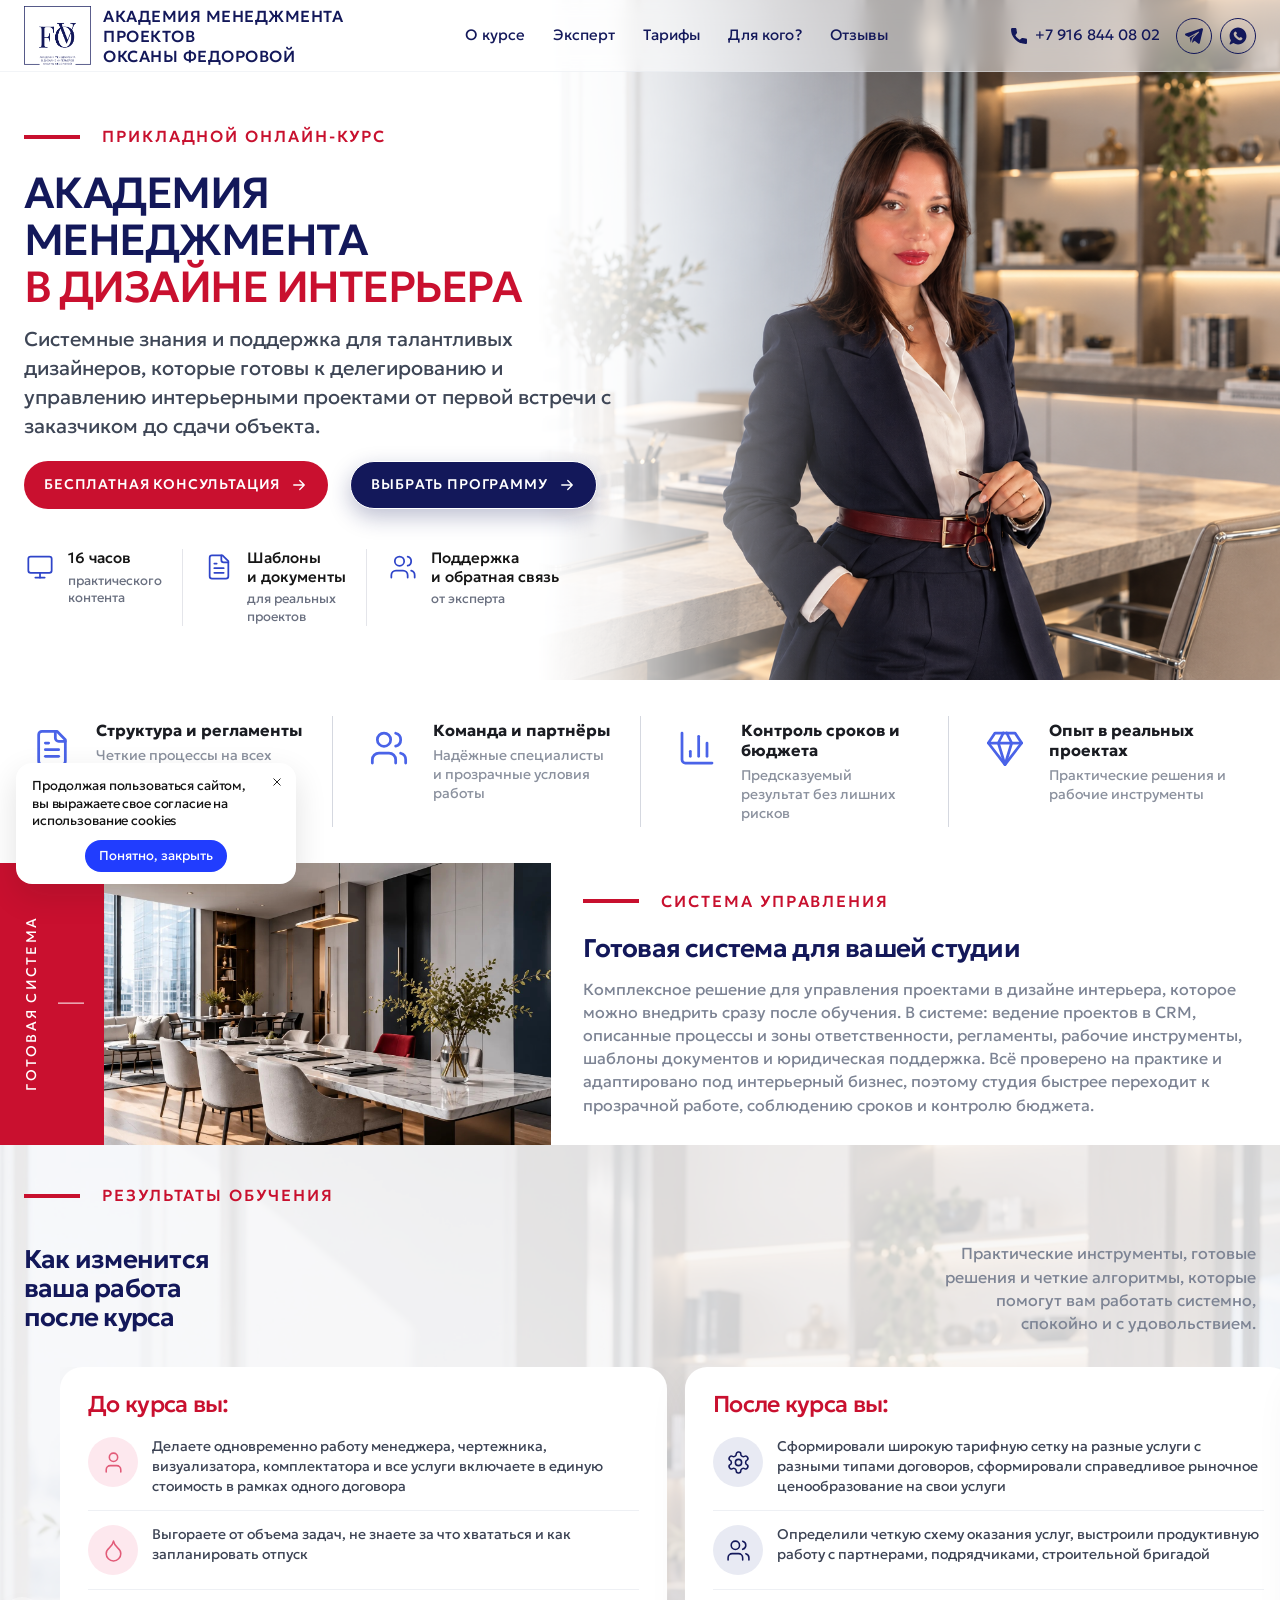
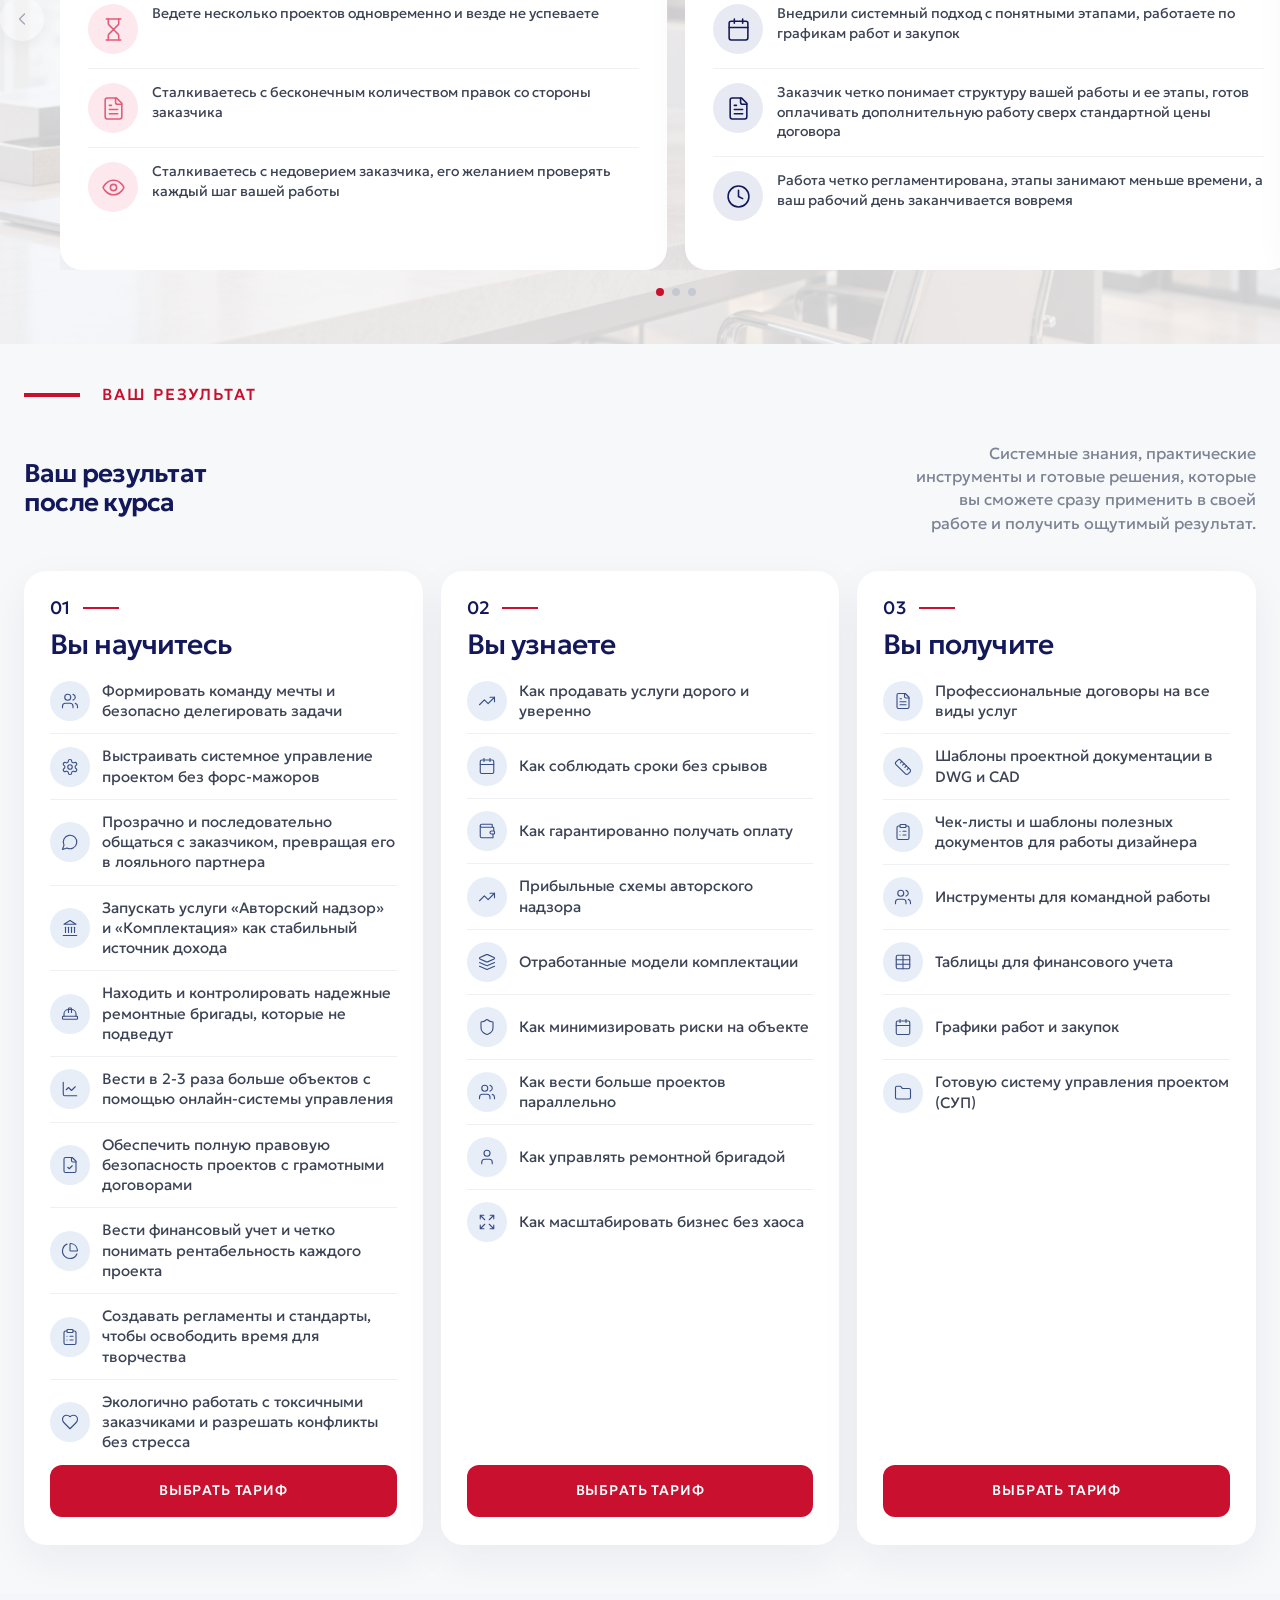
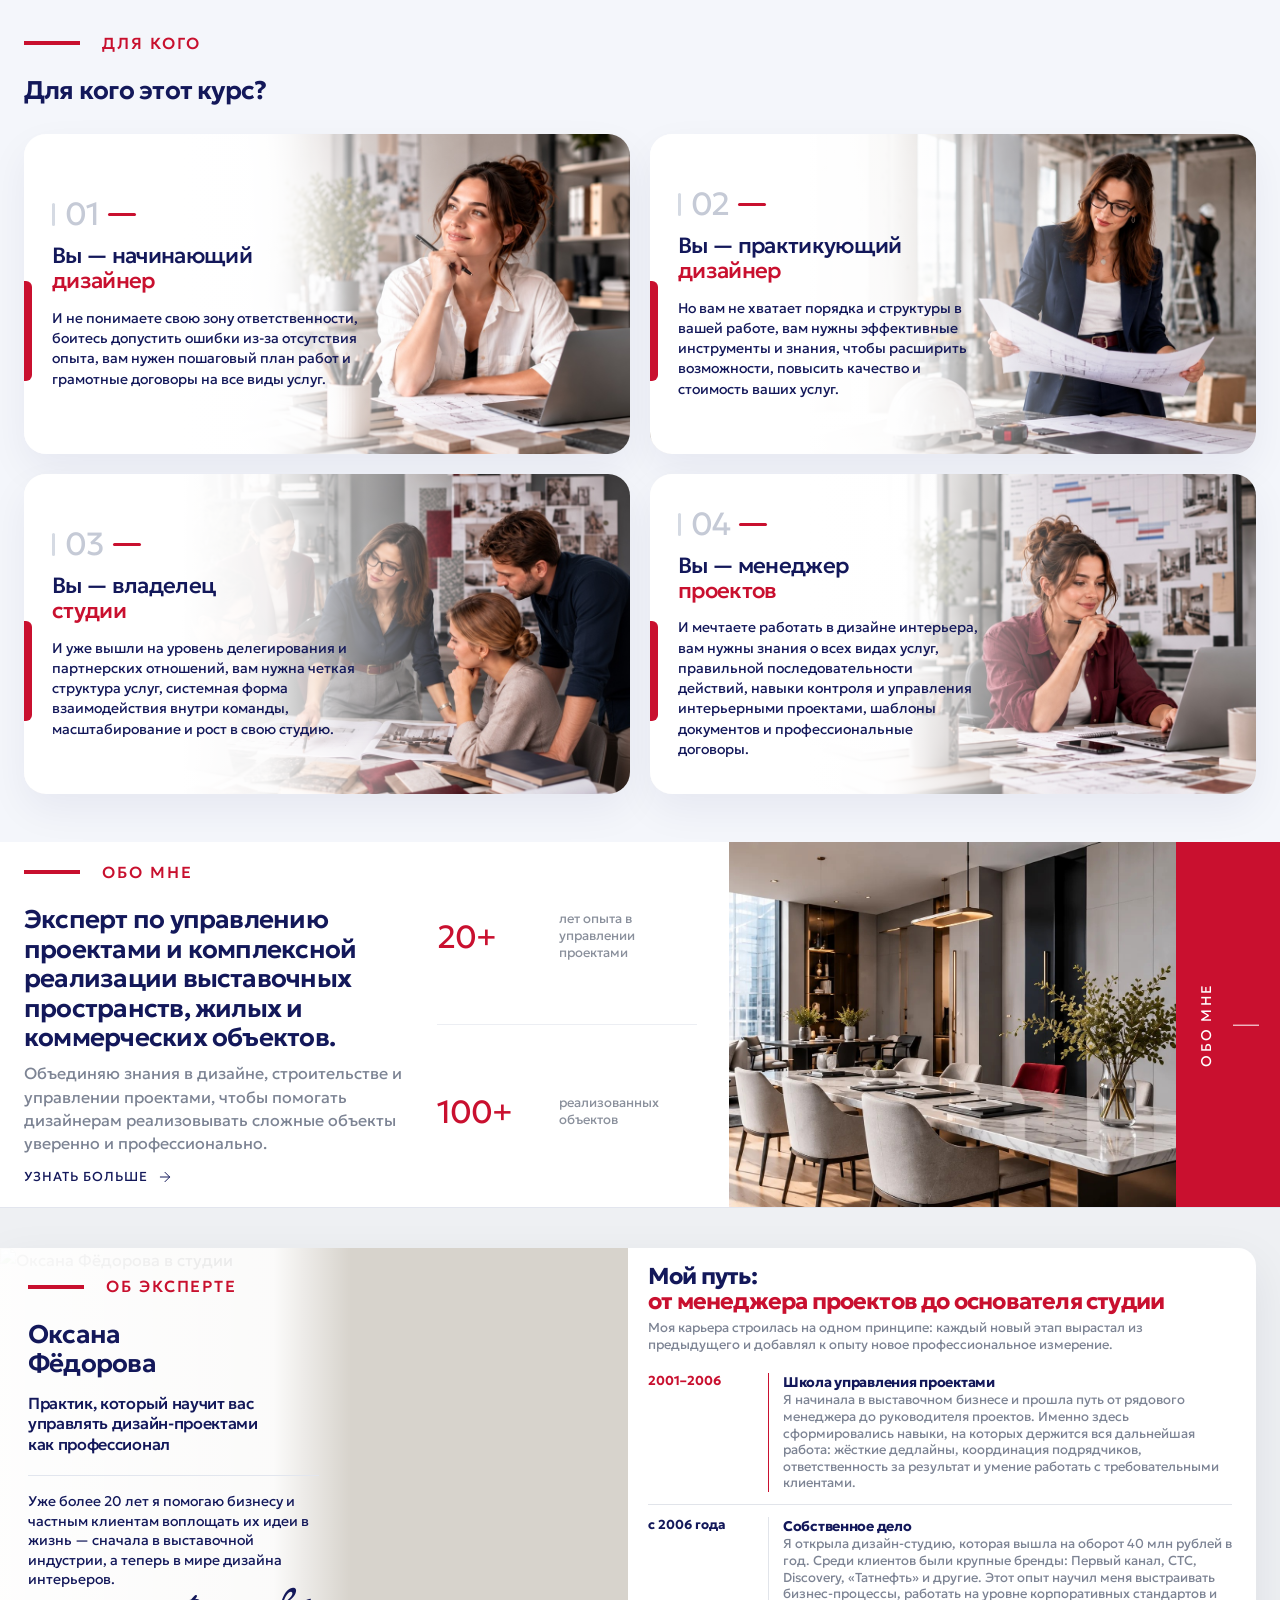
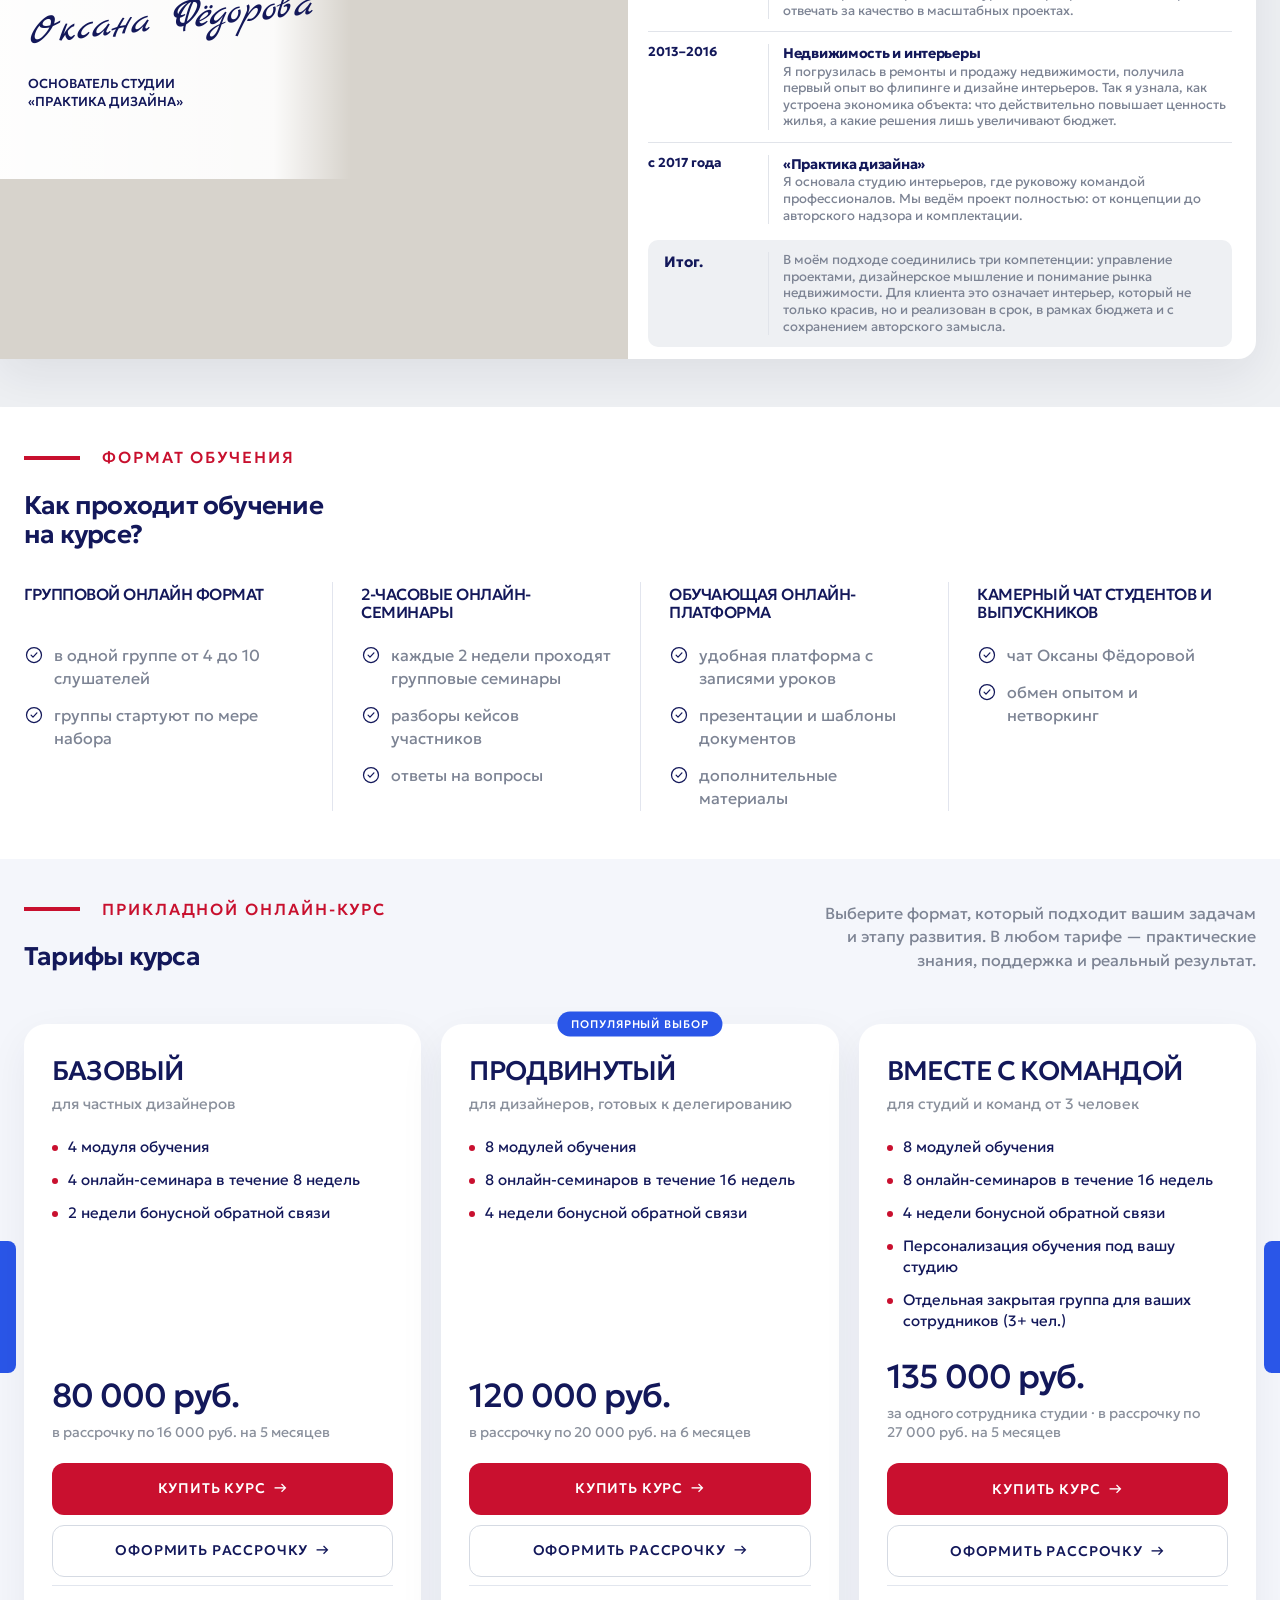
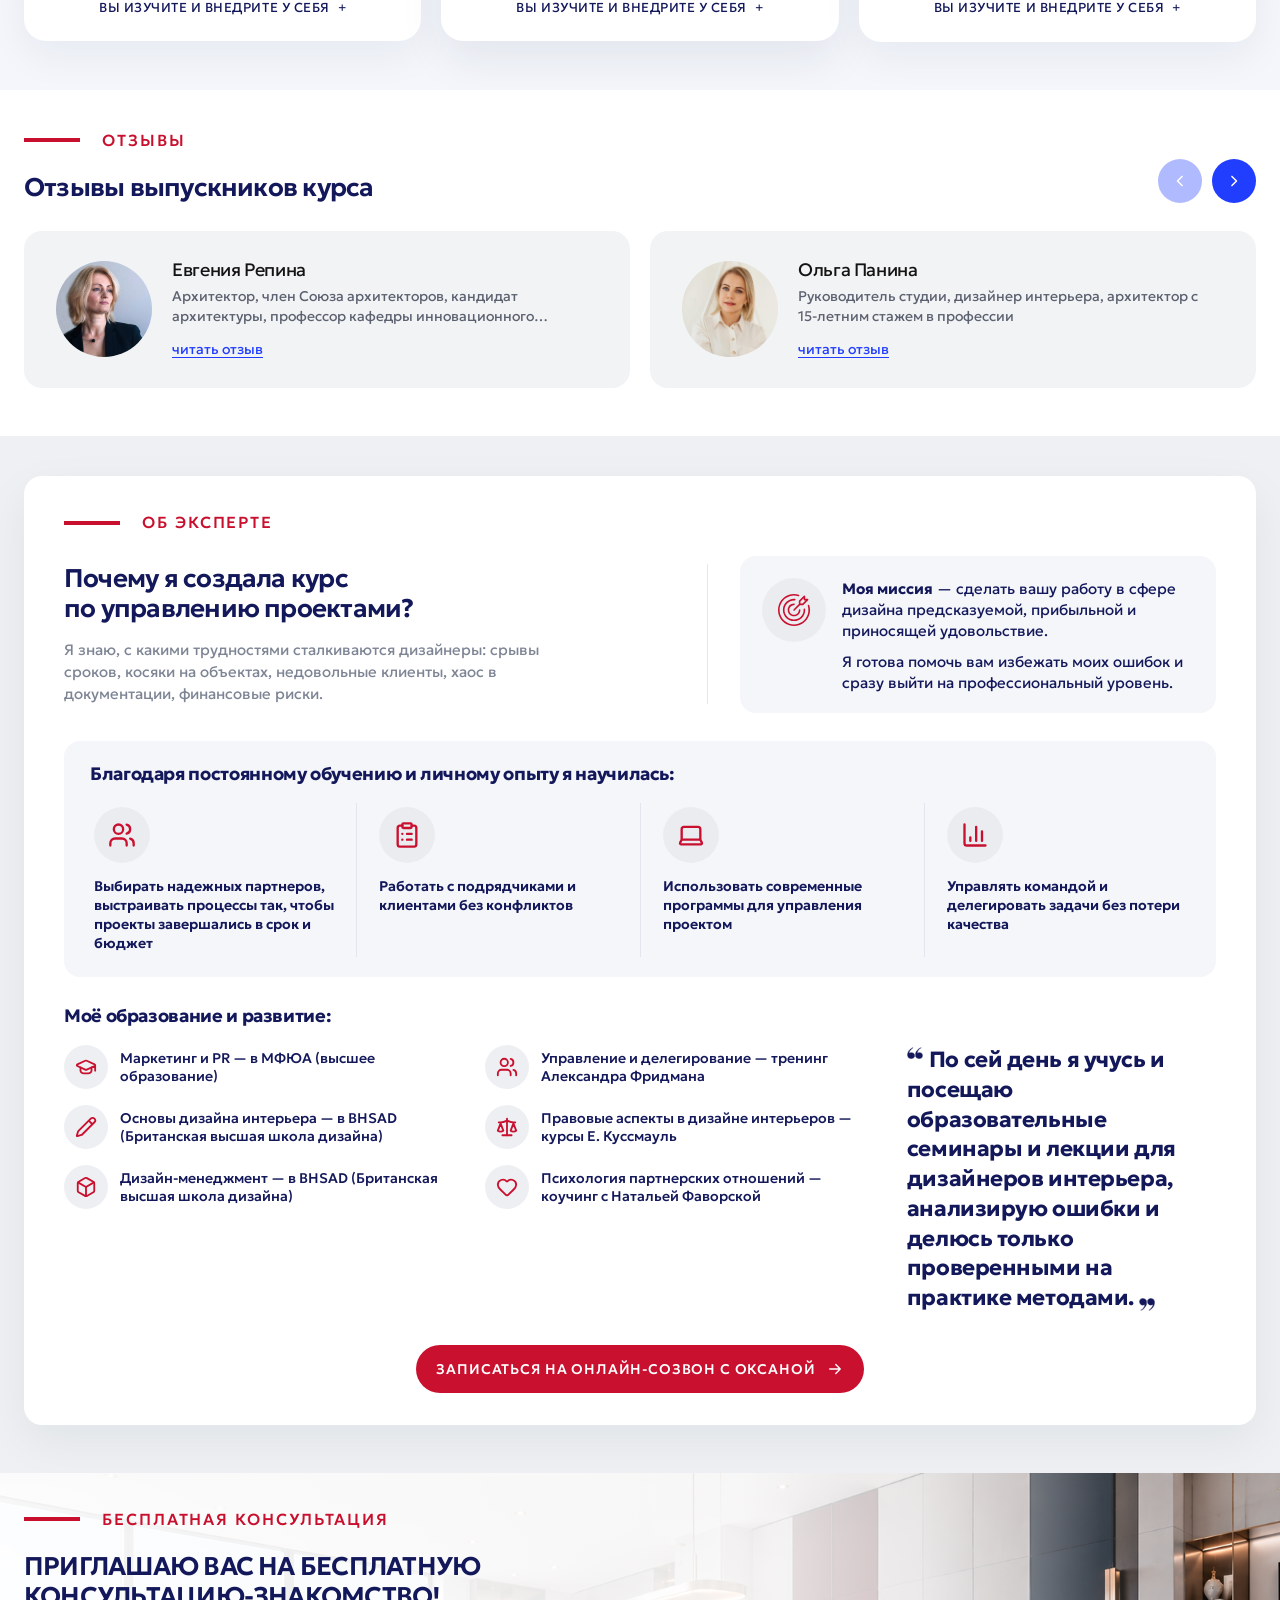
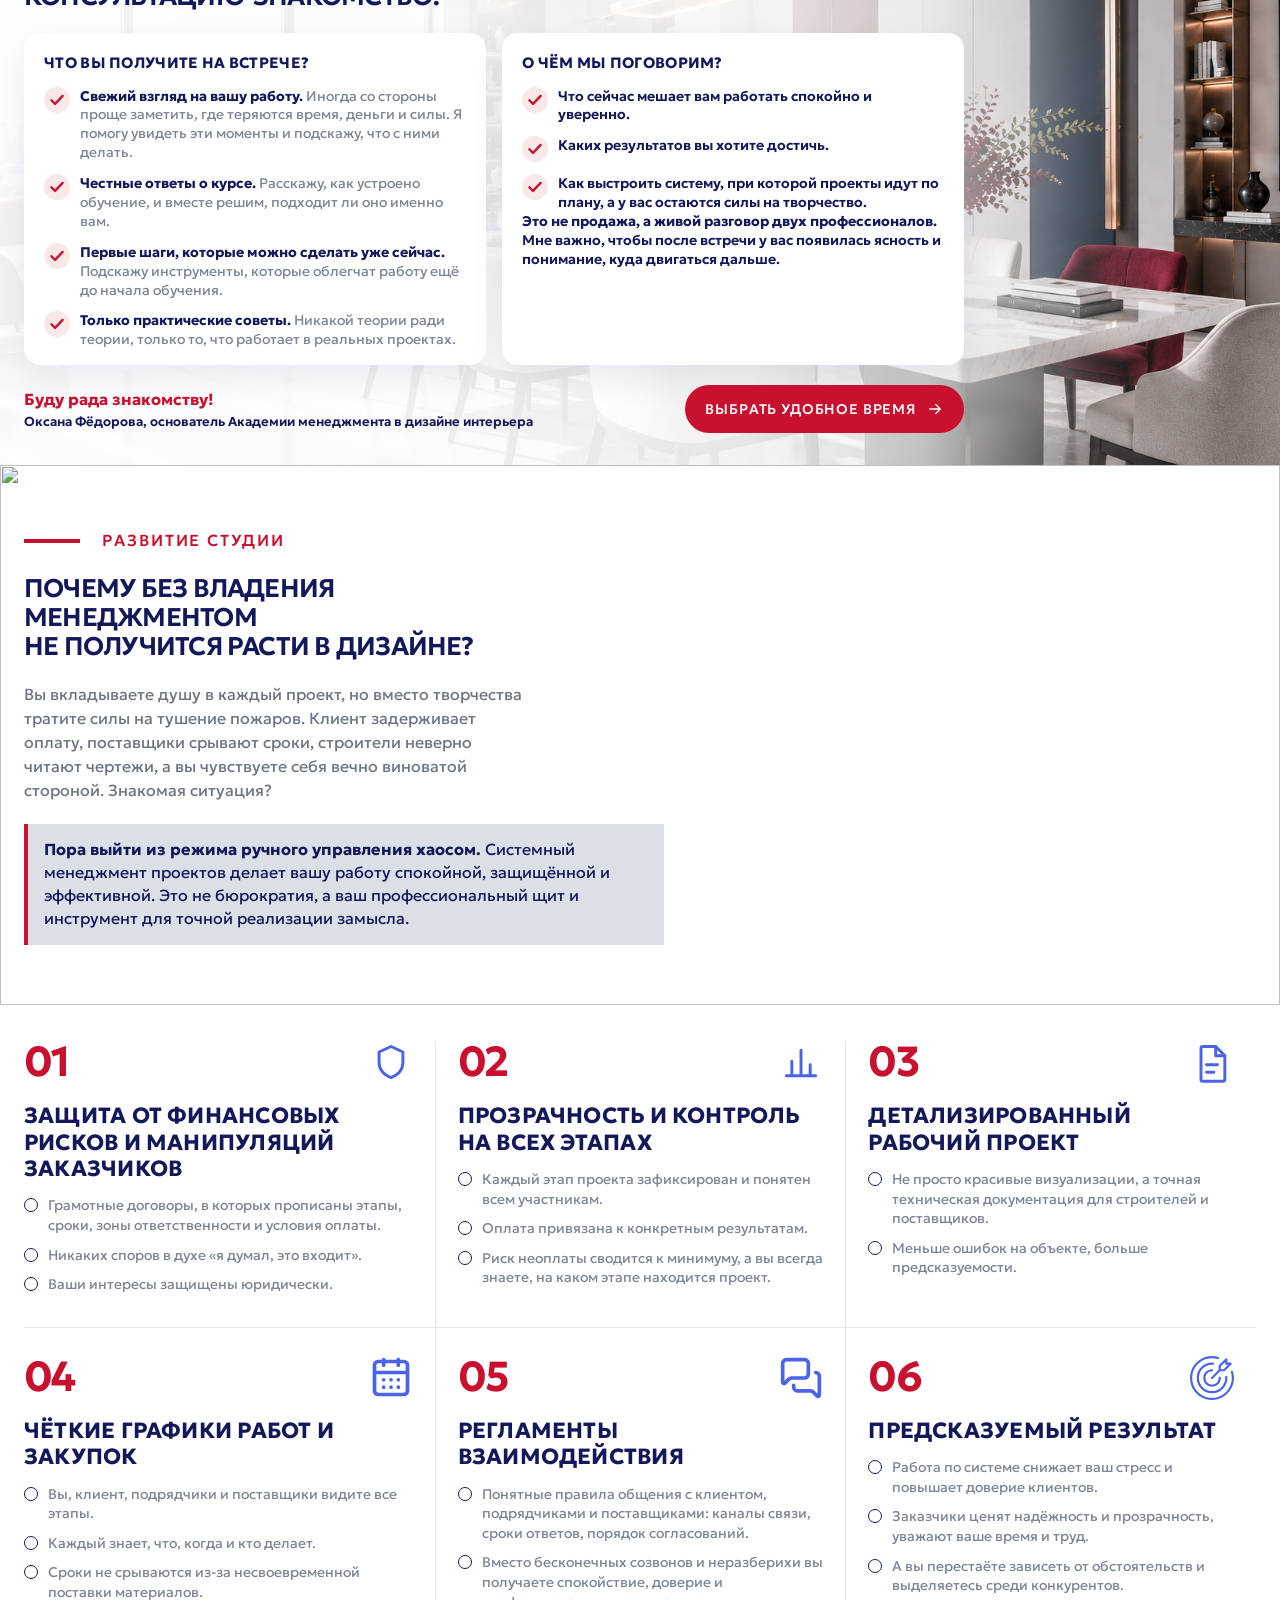
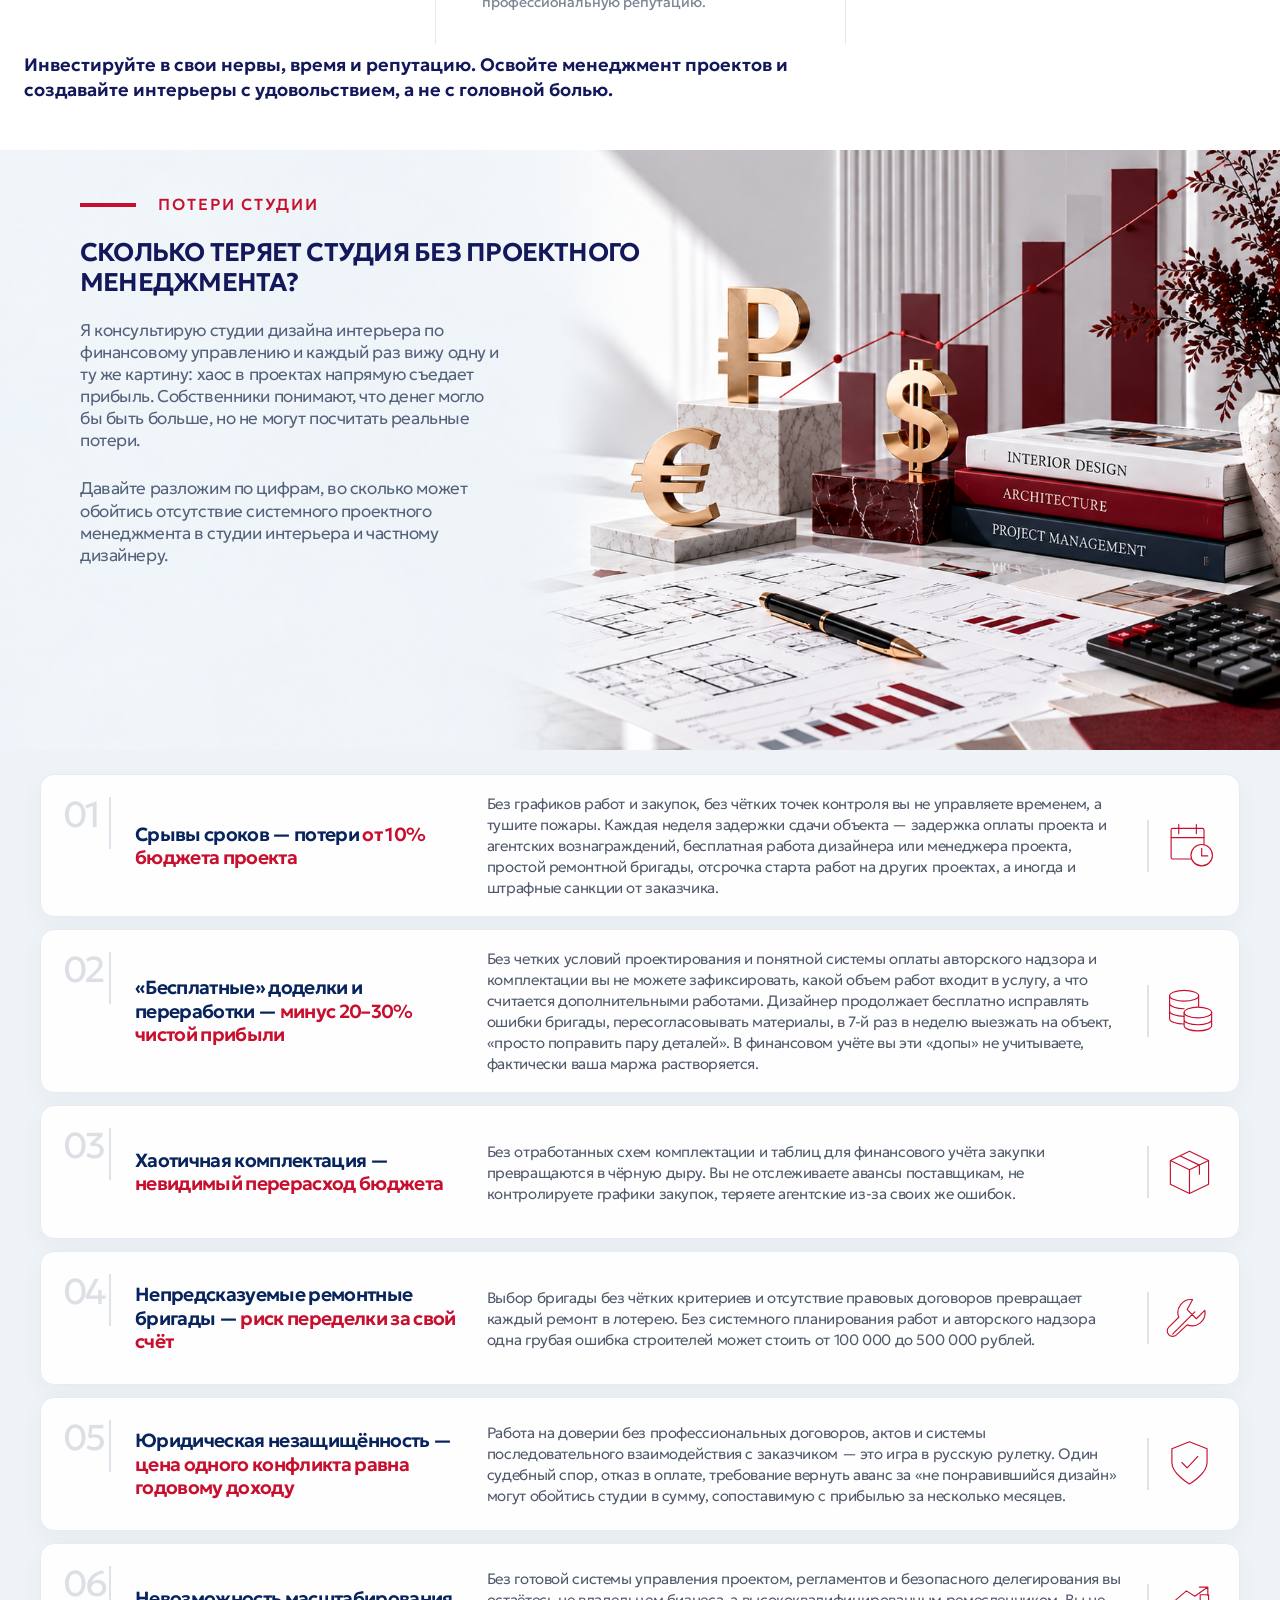
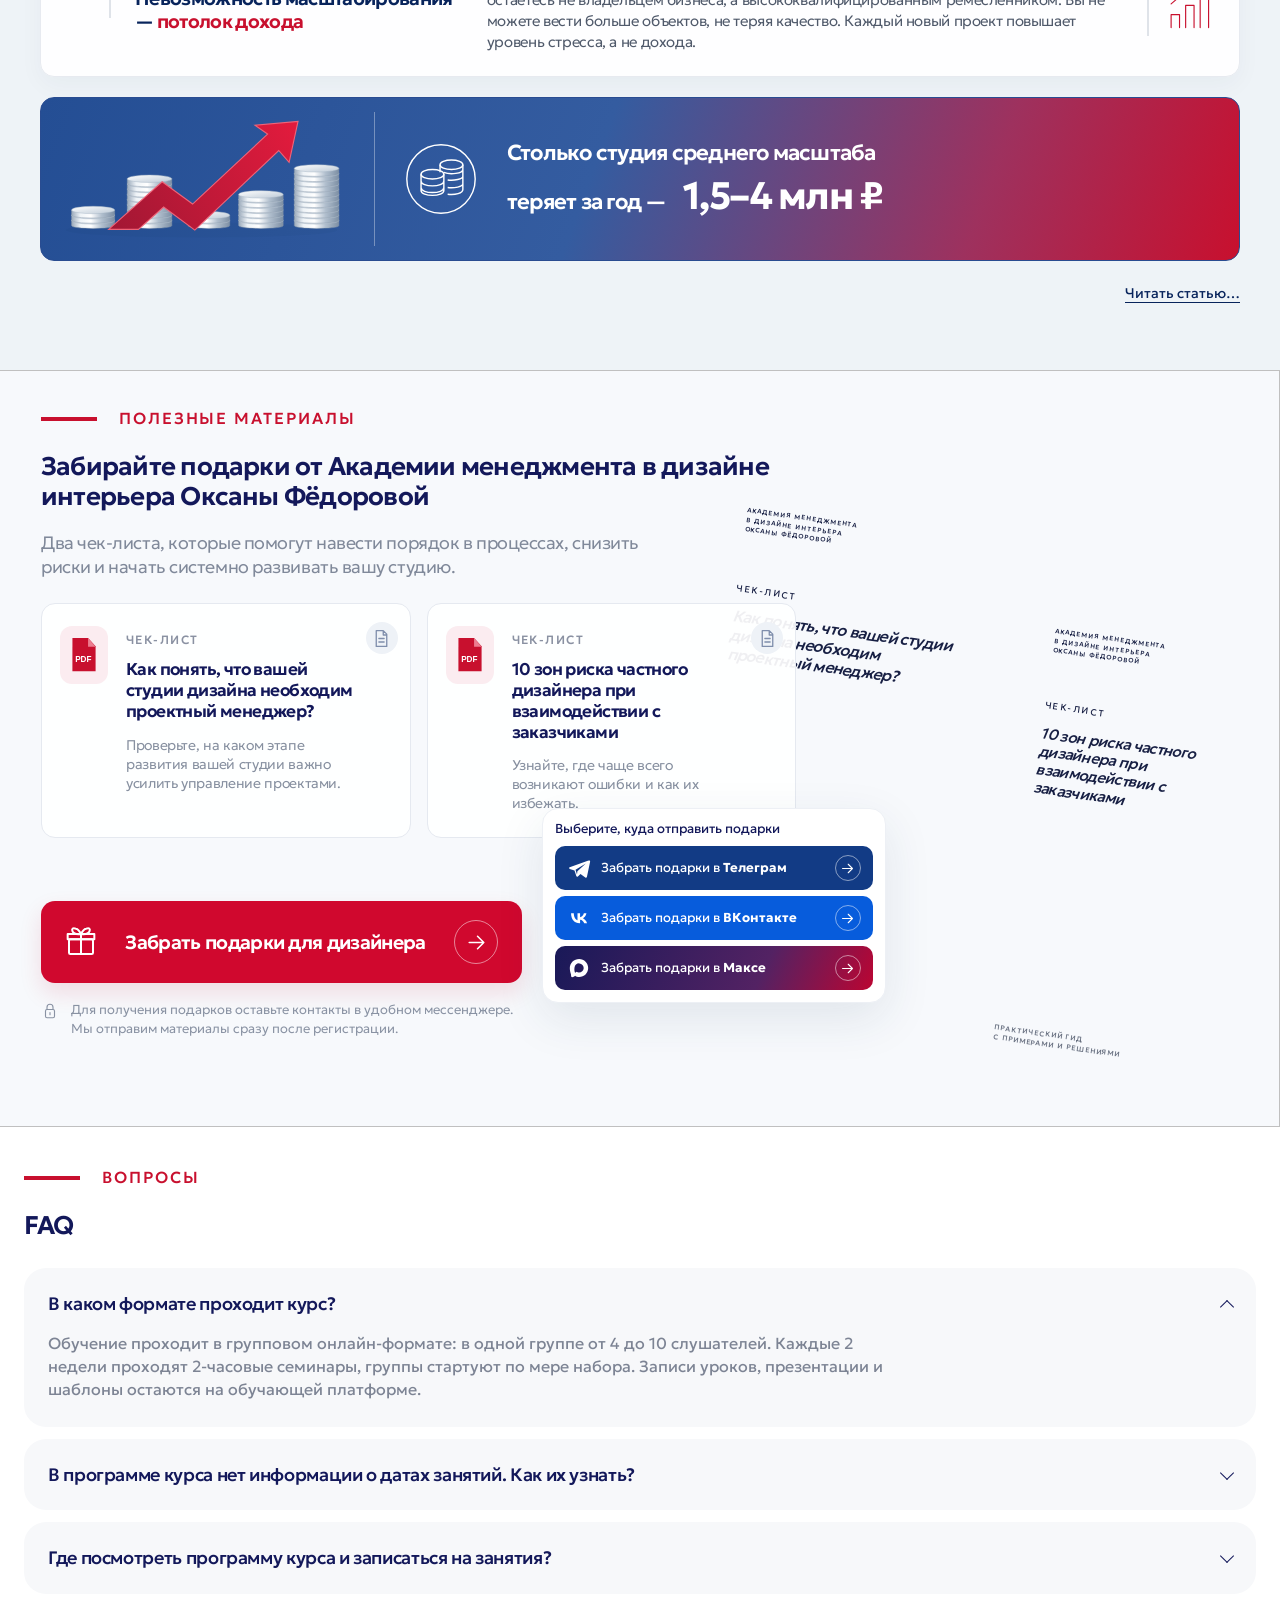
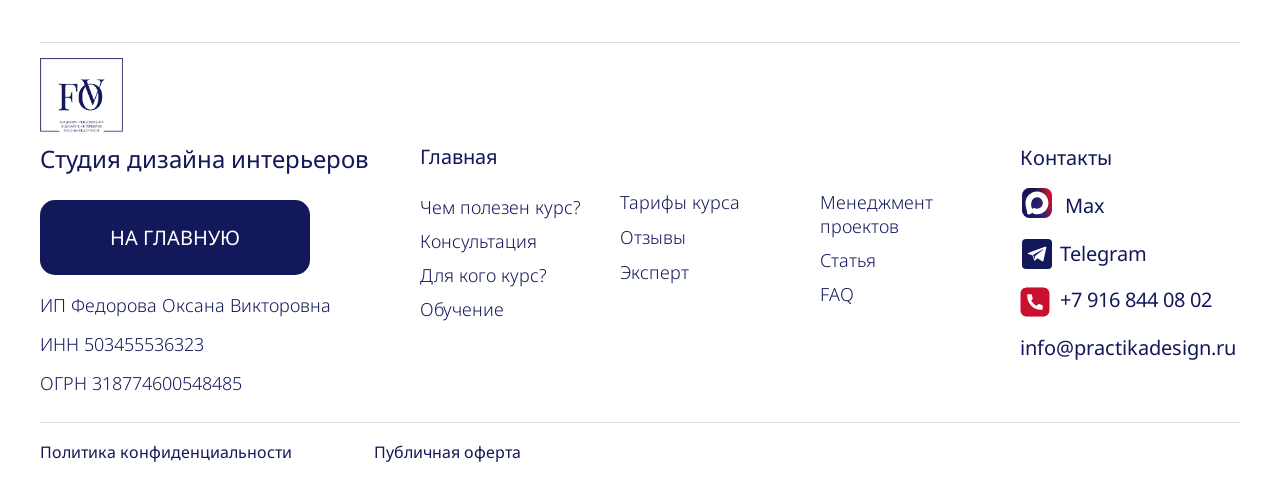
==== commit 16d9efa6: "Refine landing page sections, gifts, expert layout and typography" ====
--- a/index.html
+++ b/index.html
@@ -13,7 +13,11 @@
     <link rel="stylesheet" href="assets/css/reset.css">
     <link rel="stylesheet" href="assets/css/styles.css">
     <link rel="stylesheet" href="assets/css/footer.css">
+    <link rel="stylesheet" href="assets/css/losses.css">
+    <link rel="stylesheet" href="assets/css/gifts.css">
+    <link rel="stylesheet" href="assets/css/headings.css">
     <link href="https://fonts.googleapis.com/css2?family=Noto+Sans:wght@300;400&display=swap" rel="stylesheet">
+    <link href="https://fonts.googleapis.com/css2?family=Marck+Script&display=swap" rel="stylesheet">
 </head>
 <body>
     <header class="header">
@@ -57,7 +61,7 @@
         <section class="hero">
             <div class="container hero__layout">
                 <div class="hero__content">
-                    <p class="hero__eyebrow">Прикладной онлайн-курс</p>
+                    <p class="hero__eyebrow block-eyebrow">Прикладной онлайн-курс</p>
                     <h1 class="hero__title">
                         Академия<br>менеджмента<br>
                         <span class="hero__title-accent">в дизайне интерьера</span>
@@ -160,7 +164,8 @@
                 </div>
                 <div class="claim__body">
                     <div class="claim__copy">
-                        <h2>Готовая система для вашей студии</h2>
+                        <p class="block-eyebrow">Система управления</p>
+                    <h2 class="block-heading">Готовая система для вашей студии</h2>
                         <p>Комплексное решение для управления проектами в дизайне интерьера, которое можно внедрить сразу после обучения. В системе: ведение проектов в CRM, описанные процессы и зоны ответственности, регламенты, рабочие инструменты, шаблоны документов и юридическая поддержка. Всё проверено на практике и адаптировано под интерьерный бизнес, поэтому студия быстрее переходит к прозрачной работе, соблюдению сроков и контролю бюджета.</p>
                     </div>
                 </div>
@@ -170,10 +175,8 @@
         <section class="compare" id="about">
             <div class="container">
                 <div class="compare__head">
-                    <div>
-                        <p class="compare__eyebrow">Результаты обучения</p>
-                        <h2 class="compare__title">Как изменится ваша работа после курса</h2>
-                    </div>
+                    <p class="compare__eyebrow block-eyebrow">Результаты обучения</p>
+                    <h2 class="compare__title block-heading">Как изменится ваша работа после курса</h2>
                     <p class="compare__lead">Практические инструменты, готовые решения и четкие алгоритмы, которые помогут вам работать системно, спокойно и с удовольствием.</p>
                 </div>
             </div>
@@ -256,10 +259,8 @@
         <section class="results" id="result">
             <div class="container">
                 <div class="results__head">
-                    <div>
-                        <p class="results__eyebrow">Ваш результат</p>
-                        <h2 class="results__title">Ваш результат <span>после курса</span></h2>
-                    </div>
+                    <p class="results__eyebrow block-eyebrow">Ваш результат</p>
+                    <h2 class="results__title block-heading">Ваш результат <span>после курса</span></h2>
                     <p class="results__lead">Системные знания, практические инструменты и готовые решения, которые вы сможете сразу применить в своей работе и получить ощутимый результат.</p>
                 </div>
                 <div class="results__grid">
@@ -318,7 +319,8 @@
 
         <section class="audience" id="audience">
             <div class="container">
-                <h2 class="section-title">Для кого этот курс?</h2>
+                <p class="section-eyebrow block-eyebrow">Для кого</p>
+                <h2 class="section-title block-heading">Для кого этот курс?</h2>
 
                 <ol class="audience__grid">
                     <li class="audience__item">
@@ -361,9 +363,10 @@
             <div class="about-me__layout">
                 <div class="about-me__body">
                     <div class="about-me__copy">
-                        <h2>Эксперт по управлению проектами и комплексной реализации выставочных пространств, жилых и коммерческих объектов.</h2>
+                        <p class="block-eyebrow">Обо мне</p>
+                    <h2 class="block-heading">Эксперт по управлению проектами и комплексной реализации выставочных пространств, жилых и коммерческих объектов.</h2>
                         <p>Объединяю знания в дизайне, строительстве и управлении проектами, чтобы помогать дизайнерам реализовывать сложные объекты уверенно и профессионально.</p>
-                        <a class="about-me__more" href="#expert">Узнать больше <svg viewBox="0 0 24 24" fill="none" stroke="currentColor" stroke-width="1.75" stroke-linecap="round" stroke-linejoin="round" aria-hidden="true"><path d="M5 12h14"/><path d="m12 5 7 7-7 7"/></svg></a>
+                        <a class="about-me__more" href="#bio">Узнать больше <svg viewBox="0 0 24 24" fill="none" stroke="currentColor" stroke-width="1.75" stroke-linecap="round" stroke-linejoin="round" aria-hidden="true"><path d="M5 12h14"/><path d="m12 5 7 7-7 7"/></svg></a>
                     </div>
                     <ul class="about-me__stats">
                         <li><strong>20+</strong><span>лет опыта в управлении проектами</span></li>
@@ -377,10 +380,68 @@
             </div>
         </section>
 
+        <section class="bio" id="bio" aria-label="Об эксперте">
+            <div class="container">
+                <article class="bio__card">
+                    <figure class="bio__photo">
+                        <img src="assets/img/%D0%A1%D0%BE%D0%B2%D1%80%D0%B5%D0%BC%D0%B5%D0%BD%D0%BD%D1%8B%D0%B8%CC%86%20%D0%BF%D0%BE%D1%80%D1%82%D1%80%D0%B5%D1%82%20%D0%B4%D0%B8%D0%B7%D0%B0%D0%B8%CC%86%D0%BD%D0%B5%D1%80%D0%BA%D0%B8%20%D0%B2%20%D1%81%D1%82%D1%83%D0%B4%D0%B8%D0%B8.png" alt="Оксана Фёдорова в студии" width="1400" height="933">
+                        <figcaption class="bio__identity">
+                            <p class="bio__eyebrow block-eyebrow">Об эксперте</p>
+                            <h2 class="block-heading">Оксана <span>Фёдорова</span></h2>
+                            <p class="bio__role">Практик, который научит вас управлять дизайн-проектами как профессионал</p>
+                            <p class="bio__intro">Уже более 20 лет я помогаю бизнесу и частным клиентам воплощать их идеи в жизнь — сначала в выставочной индустрии, а теперь в мире дизайна интерьеров.</p>
+                            <div class="bio__founder">
+                                <p class="bio__signature">Оксана Фёдорова</p>
+                                <p class="bio__founder-role">Основатель студии<br>«Практика дизайна»</p>
+                            </div>
+                        </figcaption>
+                    </figure>
+                    <div class="bio__copy">
+                        <h3 class="bio__path"><span>Мой путь:</span> от менеджера проектов до основателя студии</h3>
+                        <p class="bio__lead">Моя карьера строилась на одном принципе: каждый новый этап вырастал из предыдущего и добавлял к опыту новое профессиональное измерение.</p>
+                        <ol class="bio__steps">
+                            <li>
+                                <p class="bio__when">2001–2006</p>
+                                <div class="bio__body">
+                                    <h4>Школа управления проектами</h4>
+                                    <p>Я начинала в выставочном бизнесе и прошла путь от рядового менеджера до руководителя проектов. Именно здесь сформировались навыки, на которых держится вся дальнейшая работа: жёсткие дедлайны, координация подрядчиков, ответственность за результат и умение работать с требовательными клиентами.</p>
+                                </div>
+                            </li>
+                            <li>
+                                <p class="bio__when">с 2006 года</p>
+                                <div class="bio__body">
+                                    <h4>Собственное дело</h4>
+                                    <p>Я открыла дизайн-студию, которая вышла на оборот 40 млн рублей в год. Среди клиентов были крупные бренды: Первый канал, СТС, Discovery, «Татнефть» и другие. Этот опыт научил меня выстраивать бизнес-процессы, работать на уровне корпоративных стандартов и отвечать за качество в масштабных проектах.</p>
+                                </div>
+                            </li>
+                            <li>
+                                <p class="bio__when">2013–2016</p>
+                                <div class="bio__body">
+                                    <h4>Недвижимость и интерьеры</h4>
+                                    <p>Я погрузилась в ремонты и продажу недвижимости, получила первый опыт во флипинге и дизайне интерьеров. Так я узнала, как устроена экономика объекта: что действительно повышает ценность жилья, а какие решения лишь увеличивают бюджет.</p>
+                                </div>
+                            </li>
+                            <li>
+                                <p class="bio__when">с 2017 года</p>
+                                <div class="bio__body">
+                                    <h4>«Практика дизайна»</h4>
+                                    <p>Я основала студию интерьеров, где руковожу командой профессионалов. Мы ведём проект полностью: от концепции до авторского надзора и комплектации.</p>
+                                </div>
+                            </li>
+                        </ol>
+                        <div class="bio__result">
+                            <p class="bio__when">Итог.</p>
+                            <p>В моём подходе соединились три компетенции: управление проектами, дизайнерское мышление и понимание рынка недвижимости. Для клиента это означает интерьер, который не только красив, но и реализован в срок, в рамках бюджета и с сохранением авторского замысла.</p>
+                        </div>
+                    </div>
+                </article>
+            </div>
+        </section>
+
         <section class="learning" id="learning">
             <div class="container">
-                <p class="learning__eyebrow">Формат обучения</p>
-                <h2 class="learning__title">Как проходит обучение <span>на курсе?</span></h2>
+                <p class="learning__eyebrow block-eyebrow">Формат обучения</p>
+                <h2 class="learning__title block-heading">Как проходит обучение <span>на курсе?</span></h2>
 
                 <ul class="learning__grid">
                     <li>
@@ -421,8 +482,8 @@
             <div class="container">
                 <div class="tariffs__head">
                     <div>
-                        <p class="tariffs__eyebrow">Прикладной онлайн-курс</p>
-                        <h2 class="tariffs__title">Тарифы <span>курса</span></h2>
+                        <p class="tariffs__eyebrow block-eyebrow">Прикладной онлайн-курс</p>
+                        <h2 class="tariffs__title block-heading">Тарифы <span>курса</span></h2>
                     </div>
                     <p class="tariffs__lead">Выберите формат, который подходит вашим задачам<br>и этапу развития. В любом тарифе — практические<br>знания, поддержка и реальный результат.</p>
                 </div>
@@ -567,7 +628,10 @@
         <section class="reviews" id="reviews">
             <div class="container">
                 <div class="reviews__top">
-                    <h2 class="section-title">Отзывы выпускников курса</h2>
+                    <div>
+                        <p class="section-eyebrow block-eyebrow">Отзывы</p>
+                        <h2 class="section-title block-heading">Отзывы выпускников курса</h2>
+                    </div>
                     <div class="reviews__nav" data-reviews-nav>
                         <button type="button" class="reviews__arrow" data-reviews-prev aria-label="Предыдущие отзывы">
                             <svg viewBox="0 0 24 24" width="20" height="20" aria-hidden="true"><path d="M14.5 6.5L9 12l5.5 5.5" fill="none" stroke="currentColor" stroke-width="1.8" stroke-linecap="round" stroke-linejoin="round"/></svg>
@@ -673,75 +737,17 @@
             </div>
         </section>
 
-        <section class="bio" id="bio" aria-label="Об эксперте">
-            <div class="container">
-                <article class="bio__card">
-                    <figure class="bio__photo">
-                        <img src="assets/img/%D0%A1%D0%BE%D0%B2%D1%80%D0%B5%D0%BC%D0%B5%D0%BD%D0%BD%D1%8B%D0%B8%CC%86%20%D0%BF%D0%BE%D1%80%D1%82%D1%80%D0%B5%D1%82%20%D0%B4%D0%B8%D0%B7%D0%B0%D0%B8%CC%86%D0%BD%D0%B5%D1%80%D0%BA%D0%B8%20%D0%B2%20%D1%81%D1%82%D1%83%D0%B4%D0%B8%D0%B8.png" alt="Оксана Фёдорова в студии" width="1400" height="933">
-                        <figcaption class="bio__identity">
-                            <p class="bio__eyebrow">Об эксперте</p>
-                            <h2>Оксана <span>Фёдорова</span></h2>
-                            <p class="bio__role">Практик, который научит вас управлять дизайн-проектами как профессионал</p>
-                            <p class="bio__intro">Уже более 20 лет я помогаю бизнесу и частным клиентам воплощать их идеи в жизнь — сначала в выставочной индустрии, а теперь в мире дизайна интерьеров.</p>
-                            <div class="bio__founder">
-                                <p class="bio__signature">Оксана Фёдорова</p>
-                                <p class="bio__founder-role">Основатель студии<br>«Практика дизайна»</p>
-                            </div>
-                        </figcaption>
-                    </figure>
-                    <div class="bio__copy">
-                        <h3 class="bio__path"><span>Мой путь:</span> от менеджера проектов до основателя студии</h3>
-                        <p class="bio__lead">Моя карьера строилась на одном принципе: каждый новый этап вырастал из предыдущего и добавлял к опыту новое профессиональное измерение.</p>
-                        <ol class="bio__steps">
-                            <li>
-                                <p class="bio__when">2001–2006</p>
-                                <div class="bio__body">
-                                    <h4>Школа управления проектами</h4>
-                                    <p>Я начинала в выставочном бизнесе и прошла путь от рядового менеджера до руководителя проектов. Именно здесь сформировались навыки, на которых держится вся дальнейшая работа: жёсткие дедлайны, координация подрядчиков, ответственность за результат и умение работать с требовательными клиентами.</p>
-                                </div>
-                            </li>
-                            <li>
-                                <p class="bio__when">с 2006 года</p>
-                                <div class="bio__body">
-                                    <h4>Собственное дело</h4>
-                                    <p>Я открыла дизайн-студию, которая вышла на оборот 40 млн рублей в год. Среди клиентов были крупные бренды: Первый канал, СТС, Discovery, «Татнефть» и другие. Этот опыт научил меня выстраивать бизнес-процессы, работать на уровне корпоративных стандартов и отвечать за качество в масштабных проектах.</p>
-                                </div>
-                            </li>
-                            <li>
-                                <p class="bio__when">2013–2016</p>
-                                <div class="bio__body">
-                                    <h4>Недвижимость и интерьеры</h4>
-                                    <p>Я погрузилась в ремонты и продажу недвижимости, получила первый опыт во флипинге и дизайне интерьеров. Так я узнала, как устроена экономика объекта: что действительно повышает ценность жилья, а какие решения лишь увеличивают бюджет.</p>
-                                </div>
-                            </li>
-                            <li>
-                                <p class="bio__when">с 2017 года</p>
-                                <div class="bio__body">
-                                    <h4>«Практика дизайна»</h4>
-                                    <p>Я основала студию интерьеров, где руковожу командой профессионалов. Мы ведём проект полностью: от концепции до авторского надзора и комплектации.</p>
-                                </div>
-                            </li>
-                        </ol>
-                        <div class="bio__result">
-                            <p class="bio__when">Итог.</p>
-                            <p>В моём подходе соединились три компетенции: управление проектами, дизайнерское мышление и понимание рынка недвижимости. Для клиента это означает интерьер, который не только красив, но и реализован в срок, в рамках бюджета и с сохранением авторского замысла.</p>
-                        </div>
-                    </div>
-                </article>
-            </div>
-        </section>
-
         <section class="mission" id="mission" aria-label="Почему я создала курс">
             <div class="container">
                 <article class="mission__card">
-                    <p class="mission__eyebrow">Об эксперте</p>
+                    <p class="mission__eyebrow block-eyebrow">Об эксперте</p>
                     <div class="mission__top">
                         <div class="mission__intro">
-                            <h2>Почему я создала курс <span>по управлению проектами?</span></h2>
+                            <h2 class="block-heading">Почему я создала курс <span>по управлению проектами?</span></h2>
                             <p class="mission__lead">Я знаю, с какими трудностями сталкиваются дизайнеры: срывы сроков, косяки на объектах, недовольные клиенты, хаос в документации, финансовые риски.</p>
                         </div>
                         <aside class="mission__goal">
-                            <span class="mission__ico" aria-hidden="true"><svg viewBox="0 0 24 24"><g fill="none" stroke="currentColor" stroke-linecap="round" stroke-linejoin="round" stroke-width="2"><circle cx="12" cy="12" r="10"/><circle cx="12" cy="12" r="6"/><circle cx="12" cy="12" r="2"/></g></svg></span>
+                            <span class="mission__ico" aria-hidden="true"><svg viewBox="0 0 512 512.001"><g fill="currentColor"><path d="M256.855 178.625c7.047 0 12.754-5.71 12.754-12.754s-5.707-12.754-12.754-12.754c-56.347 0-102.027 45.68-102.027 102.031 0 56.348 45.68 102.028 102.027 102.028 56.352 0 102.032-45.68 102.032-102.028 0-7.046-5.711-12.753-12.754-12.753s-12.754 5.707-12.754 12.753c0 42.262-34.258 76.524-76.524 76.524-42.261 0-76.523-34.262-76.523-76.524 0-42.265 34.262-76.523 76.523-76.523"/><path d="M500.2 179.395c-2.216-6.692-9.434-10.32-16.13-8.106-6.539 2.164-10.18 9.125-8.23 15.73 38.14 121.458-29.399 250.836-150.856 288.977-121.453 38.14-250.832-29.398-288.972-150.855C-2.133 203.684 65.41 74.305 186.863 36.164a230.52 230.52 0 0 1 138.121 0c6.75 2.035 13.871-1.785 15.907-8.535 2.004-6.649-1.672-13.676-8.278-15.824C197.75-30.508 54.117 44.52 11.805 179.387-30.508 314.25 44.523 457.883 179.387 500.195c134.867 42.313 278.496-32.715 320.808-167.582a255.93 255.93 0 0 0 .004-153.218"/><path d="M281.145 91.117c.066-7.262-5.512-13.332-12.754-13.875-3.809-.324-7.621-.648-11.532-.648-98.613 0-178.554 79.941-178.554 178.554 0 98.61 79.941 178.551 178.554 178.551 98.61 0 178.551-79.941 178.551-178.55 0-4.614-.281-9.223-.847-13.801-1.02-7-7.52-11.848-14.52-10.828-7 1.015-11.848 7.52-10.832 14.52.039.265.086.526.14.792.278 3.09.551 6.152.551 9.309.004 84.527-68.515 153.046-153.039 153.054-84.527.004-153.047-68.52-153.05-153.043s68.511-153.047 153.039-153.05h.003c3.165 0 6.23.273 9.313.546l2.39.2c6.665.285 12.297-4.887 12.579-11.551q.004-.093.008-.18"/><path d="M333.379 114.855v45.735l-85.54 85.539c-5.066 4.894-5.206 12.969-.312 18.035s12.97 5.207 18.035.313q.16-.153.313-.313l85.54-85.539h45.733c3.383 0 6.625-1.344 9.02-3.738l76.52-76.524c4.98-4.98 4.98-13.054 0-18.035a12.75 12.75 0 0 0-9.016-3.734H435.41V38.332c0-7.043-5.71-12.754-12.758-12.75a12.75 12.75 0 0 0-9.011 3.734l-76.524 76.524a12.74 12.74 0 0 0-3.738 9.015m25.508 5.282 51.015-51.016v20.227c0 7.043 5.711 12.754 12.754 12.754h20.227l-51.016 51.015h-32.98z"/></g></svg></span>
                             <div>
                                 <p><strong>Моя миссия</strong> — сделать вашу работу в сфере дизайна предсказуемой, прибыльной и приносящей удовольствие.</p>
                                 <p>Я готова помочь вам избежать моих ошибок и сразу выйти на профессиональный уровень.</p>
@@ -801,10 +807,9 @@
                                     </li>
                                 </ul>
                             </div>
-                        <aside class="mission__aside">
-                            <span class="mission__ico" aria-hidden="true"><svg viewBox="0 0 24 24"><path fill="none" stroke="currentColor" stroke-linecap="round" stroke-linejoin="round" stroke-width="2" d="M3 3v16a2 2 0 0 0 2 2h16m-3-4V9m-5 8V5M8 17v-3"/></svg></span>
-                            <p>По сей день я учусь и посещаю образовательные семинары и лекции для дизайнеров интерьера, анализирую ошибки и делюсь только проверенными на практике методами.</p>
-                        </aside>
+                        <blockquote class="mission__aside">
+                            <p><img class="mission__q mission__q--open" src="assets/img/quote-open.png" alt="" width="16" height="13">По сей день я учусь и посещаю образовательные семинары и лекции для дизайнеров интерьера, анализирую ошибки и делюсь только проверенными на практике <span class="mission__q-end">методами.<img class="mission__q mission__q--close" src="assets/img/quote-close.png" alt="" width="16" height="13"></span></p>
+                        </blockquote>
                     </div>
                     <div class="mission__cta">
                         <a class="btn btn--red" href="#consult">
@@ -818,26 +823,26 @@
 
         <section class="consult" id="consult" aria-label="Бесплатная консультация">
             <div class="consult__inner">
-                <p class="consult__eyebrow">Бесплатная консультация</p>
-                <h2>Приглашаю вас на бесплатную <span>консультацию-знакомство!</span></h2>
+                <p class="consult__eyebrow block-eyebrow">Бесплатная консультация</p>
+                <h2 class="block-heading">Приглашаю вас на бесплатную <span>консультацию-знакомство!</span></h2>
                 <div class="consult__grid">
                     <article class="consult__card consult__card--gain">
                         <h3>Что вы получите на встрече?</h3>
                         <ul>
                             <li>
-                                <span class="consult__mark" aria-hidden="true"><svg viewBox="0 0 24 24"><circle cx="12" cy="12" r="10" fill="currentColor"/><path d="m16 9-5.5 5.5L8 12" fill="none" stroke="#fff" stroke-width="2" stroke-linecap="round" stroke-linejoin="round"/></svg></span>
+                                <span class="consult__mark" aria-hidden="true"><svg viewBox="0 0 24 24"><circle cx="12" cy="12" r="12" fill="#f8e8e8"/><path d="M6.8 12.2 10.2 15.6 17.2 8.2" fill="none" stroke="currentColor" stroke-width="2.15" stroke-linecap="round" stroke-linejoin="round"/></svg></span>
                                 <p><strong>Свежий взгляд на вашу работу.</strong> Иногда со стороны проще заметить, где теряются время, деньги и силы. Я помогу увидеть эти моменты и подскажу, что с ними делать.</p>
                             </li>
                             <li>
-                                <span class="consult__mark" aria-hidden="true"><svg viewBox="0 0 24 24"><circle cx="12" cy="12" r="10" fill="currentColor"/><path d="m16 9-5.5 5.5L8 12" fill="none" stroke="#fff" stroke-width="2" stroke-linecap="round" stroke-linejoin="round"/></svg></span>
+                                <span class="consult__mark" aria-hidden="true"><svg viewBox="0 0 24 24"><circle cx="12" cy="12" r="12" fill="#f8e8e8"/><path d="M6.8 12.2 10.2 15.6 17.2 8.2" fill="none" stroke="currentColor" stroke-width="2.15" stroke-linecap="round" stroke-linejoin="round"/></svg></span>
                                 <p><strong>Честные ответы о курсе.</strong> Расскажу, как устроено обучение, и вместе решим, подходит ли оно именно вам.</p>
                             </li>
                             <li>
-                                <span class="consult__mark" aria-hidden="true"><svg viewBox="0 0 24 24"><circle cx="12" cy="12" r="10" fill="currentColor"/><path d="m16 9-5.5 5.5L8 12" fill="none" stroke="#fff" stroke-width="2" stroke-linecap="round" stroke-linejoin="round"/></svg></span>
+                                <span class="consult__mark" aria-hidden="true"><svg viewBox="0 0 24 24"><circle cx="12" cy="12" r="12" fill="#f8e8e8"/><path d="M6.8 12.2 10.2 15.6 17.2 8.2" fill="none" stroke="currentColor" stroke-width="2.15" stroke-linecap="round" stroke-linejoin="round"/></svg></span>
                                 <p><strong>Первые шаги, которые можно сделать уже сейчас.</strong> Подскажу инструменты, которые облегчат работу ещё до начала обучения.</p>
                             </li>
                             <li>
-                                <span class="consult__mark" aria-hidden="true"><svg viewBox="0 0 24 24"><circle cx="12" cy="12" r="10" fill="currentColor"/><path d="m16 9-5.5 5.5L8 12" fill="none" stroke="#fff" stroke-width="2" stroke-linecap="round" stroke-linejoin="round"/></svg></span>
+                                <span class="consult__mark" aria-hidden="true"><svg viewBox="0 0 24 24"><circle cx="12" cy="12" r="12" fill="#f8e8e8"/><path d="M6.8 12.2 10.2 15.6 17.2 8.2" fill="none" stroke="currentColor" stroke-width="2.15" stroke-linecap="round" stroke-linejoin="round"/></svg></span>
                                 <p><strong>Только практические советы.</strong> Никакой теории ради теории, только то, что работает в реальных проектах.</p>
                             </li>
                         </ul>
@@ -846,15 +851,15 @@
                         <h3>О чём мы поговорим?</h3>
                         <ul>
                             <li>
-                                <span class="consult__mark" aria-hidden="true"><svg viewBox="0 0 24 24"><circle cx="12" cy="12" r="10" fill="currentColor"/><path d="m16 9-5.5 5.5L8 12" fill="none" stroke="#fff" stroke-width="2" stroke-linecap="round" stroke-linejoin="round"/></svg></span>
+                                <span class="consult__mark" aria-hidden="true"><svg viewBox="0 0 24 24"><circle cx="12" cy="12" r="12" fill="#f8e8e8"/><path d="M6.8 12.2 10.2 15.6 17.2 8.2" fill="none" stroke="currentColor" stroke-width="2.15" stroke-linecap="round" stroke-linejoin="round"/></svg></span>
                                 <p>Что сейчас мешает вам работать спокойно и уверенно.</p>
                             </li>
                             <li>
-                                <span class="consult__mark" aria-hidden="true"><svg viewBox="0 0 24 24"><circle cx="12" cy="12" r="10" fill="currentColor"/><path d="m16 9-5.5 5.5L8 12" fill="none" stroke="#fff" stroke-width="2" stroke-linecap="round" stroke-linejoin="round"/></svg></span>
+                                <span class="consult__mark" aria-hidden="true"><svg viewBox="0 0 24 24"><circle cx="12" cy="12" r="12" fill="#f8e8e8"/><path d="M6.8 12.2 10.2 15.6 17.2 8.2" fill="none" stroke="currentColor" stroke-width="2.15" stroke-linecap="round" stroke-linejoin="round"/></svg></span>
                                 <p>Каких результатов вы хотите достичь.</p>
                             </li>
                             <li>
-                                <span class="consult__mark" aria-hidden="true"><svg viewBox="0 0 24 24"><circle cx="12" cy="12" r="10" fill="currentColor"/><path d="m16 9-5.5 5.5L8 12" fill="none" stroke="#fff" stroke-width="2" stroke-linecap="round" stroke-linejoin="round"/></svg></span>
+                                <span class="consult__mark" aria-hidden="true"><svg viewBox="0 0 24 24"><circle cx="12" cy="12" r="12" fill="#f8e8e8"/><path d="M6.8 12.2 10.2 15.6 17.2 8.2" fill="none" stroke="currentColor" stroke-width="2.15" stroke-linecap="round" stroke-linejoin="round"/></svg></span>
                                 <p>Как выстроить систему, при которой проекты идут по плану, а у вас остаются силы на творчество.</p>
                             </li>
                         </ul>
@@ -876,9 +881,10 @@
                 <img class="grow__bg" src="assets/img/%D0%A0%D0%BE%D1%81%D0%BA%D0%BE%D1%88%D0%BD%D1%8B%D0%B8%CC%86%20%D0%B8%D0%BD%D1%82%D0%B5%D1%80%D1%8C%D0%B5%D1%80%20%D1%81%20%D0%BF%D0%B0%D0%BD%D0%BE%D1%80%D0%B0%D0%BC%D0%BD%D1%8B%D0%BC%20%D0%B2%D0%B8%D0%B4%D0%BE%D0%BC.png" alt="" width="1536" height="1024">
                 <div class="grow__veil" aria-hidden="true"></div>
                 <div class="container grow__intro">
-                    <h2>Почему без владения <span>менеджментом</span> <span class="grow__rest">не получится расти в дизайне?</span></h2>
+                    <p class="block-eyebrow">Развитие студии</p>
+                    <h2 class="block-heading">Почему без владения <span>менеджментом</span> <span class="grow__rest">не получится расти в дизайне?</span></h2>
                     <p class="grow__lead">Вы вкладываете душу в каждый проект, но вместо творчества тратите силы на тушение пожаров. Клиент задерживает оплату, поставщики срывают сроки, строители неверно читают чертежи, а вы чувствуете себя вечно виноватой стороной. Знакомая ситуация?</p>
-                    <p class="grow__note">Пора выйти из режима ручного управления хаосом. Системный менеджмент проектов делает вашу работу спокойной, защищённой и эффективной. Это не бюрократия, а ваш профессиональный щит и инструмент для точной реализации замысла.</p>
+                    <p class="grow__note"><strong>Пора выйти из режима ручного управления хаосом.</strong> Системный менеджмент проектов делает вашу работу спокойной, защищённой и эффективной. Это не бюрократия, а ваш профессиональный щит и инструмент для точной реализации замысла.</p>
                 </div>
             </div>
             <div class="container grow__body">
@@ -886,7 +892,7 @@
                     <li>
                         <div class="grow__top">
                             <span class="grow__num">01</span>
-                            <span class="grow__ico" aria-hidden="true"><svg viewBox="0 0 24 24"><path fill="none" stroke="currentColor" stroke-linecap="round" stroke-linejoin="round" stroke-width="2" d="M20 13c0 5-3.5 7.5-7.66 8.95a1 1 0 0 1-.67-.01C7.5 20.5 4 18 4 13V6a1 1 0 0 1 1-1c2 0 4.5-1.2 6.24-2.72a1.17 1.17 0 0 1 1.52 0C14.51 3.81 17 5 19 5a1 1 0 0 1 1 1z"/></svg></span>
+                            <span class="grow__ico" aria-hidden="true"><svg viewBox="0 0 24 24"><path fill="none" stroke="currentColor" stroke-linecap="round" stroke-linejoin="round" stroke-width="1.6" d="M12 3 5.5 6v5.5c0 4.2 2.6 7 6.5 8.5 3.9-1.5 6.5-4.3 6.5-8.5V6L12 3z"/></svg></span>
                         </div>
                         <h3>Защита от финансовых рисков и манипуляций заказчиков</h3>
                         <ul>
@@ -898,7 +904,7 @@
                     <li>
                         <div class="grow__top">
                             <span class="grow__num">02</span>
-                            <span class="grow__ico" aria-hidden="true"><svg viewBox="0 0 24 24"><path fill="none" stroke="currentColor" stroke-linecap="round" stroke-linejoin="round" stroke-width="2" d="M3 3v16a2 2 0 0 0 2 2h16m-3-4V9m-5 8V5M8 17v-3"/></svg></span>
+                            <span class="grow__ico" aria-hidden="true"><svg viewBox="0 0 24 24"><path fill="none" stroke="currentColor" stroke-linecap="round" stroke-linejoin="round" stroke-width="1.6" d="M4 19h16M7 19V11M12 19V5M17 19v-6"/></svg></span>
                         </div>
                         <h3>Прозрачность и контроль на всех этапах</h3>
                         <ul>
@@ -910,7 +916,7 @@
                     <li>
                         <div class="grow__top">
                             <span class="grow__num">03</span>
-                            <span class="grow__ico" aria-hidden="true"><svg viewBox="0 0 24 24"><g fill="none" stroke="currentColor" stroke-linecap="round" stroke-linejoin="round" stroke-width="2"><path d="M6 22a2 2 0 0 1-2-2V4a2 2 0 0 1 2-2h8a2.4 2.4 0 0 1 1.704.706l3.588 3.588A2.4 2.4 0 0 1 20 8v12a2 2 0 0 1-2 2z"/><path d="M14 2v5a1 1 0 0 0 1 1h5M10 9H8m8 4H8m8 4H8"/></g></svg></span>
+                            <span class="grow__ico" aria-hidden="true"><svg viewBox="0 0 24 24"><g fill="none" stroke="currentColor" stroke-linecap="round" stroke-linejoin="round" stroke-width="1.6"><path d="M7 3h7l5 5v13a1 1 0 0 1-1 1H7a1 1 0 0 1-1-1V4a1 1 0 0 1 1-1z"/><path d="M14 3v5h5M9 13h6M9 17h4"/></g></svg></span>
                         </div>
                         <h3>Детализированный рабочий проект</h3>
                         <ul>
@@ -944,7 +950,7 @@
                     <li>
                         <div class="grow__top">
                             <span class="grow__num">06</span>
-                            <span class="grow__ico" aria-hidden="true"><svg viewBox="0 0 24 24"><g fill="none" stroke="currentColor" stroke-linecap="round" stroke-linejoin="round" stroke-width="2"><circle cx="12" cy="12" r="10"/><circle cx="12" cy="12" r="6"/><circle cx="12" cy="12" r="2"/></g></svg></span>
+                            <span class="grow__ico" aria-hidden="true"><svg viewBox="0 0 512 512.001"><g fill="currentColor"><path d="M256.855 178.625c7.047 0 12.754-5.71 12.754-12.754s-5.707-12.754-12.754-12.754c-56.347 0-102.027 45.68-102.027 102.031 0 56.348 45.68 102.028 102.027 102.028 56.352 0 102.032-45.68 102.032-102.028 0-7.046-5.711-12.753-12.754-12.753s-12.754 5.707-12.754 12.753c0 42.262-34.258 76.524-76.524 76.524-42.261 0-76.523-34.262-76.523-76.524 0-42.265 34.262-76.523 76.523-76.523"/><path d="M500.2 179.395c-2.216-6.692-9.434-10.32-16.13-8.106-6.539 2.164-10.18 9.125-8.23 15.73 38.14 121.458-29.399 250.836-150.856 288.977-121.453 38.14-250.832-29.398-288.972-150.855C-2.133 203.684 65.41 74.305 186.863 36.164a230.52 230.52 0 0 1 138.121 0c6.75 2.035 13.871-1.785 15.907-8.535 2.004-6.649-1.672-13.676-8.278-15.824C197.75-30.508 54.117 44.52 11.805 179.387-30.508 314.25 44.523 457.883 179.387 500.195c134.867 42.313 278.496-32.715 320.808-167.582a255.93 255.93 0 0 0 .004-153.218"/><path d="M281.145 91.117c.066-7.262-5.512-13.332-12.754-13.875-3.809-.324-7.621-.648-11.532-.648-98.613 0-178.554 79.941-178.554 178.554 0 98.61 79.941 178.551 178.554 178.551 98.61 0 178.551-79.941 178.551-178.55 0-4.614-.281-9.223-.847-13.801-1.02-7-7.52-11.848-14.52-10.828-7 1.015-11.848 7.52-10.832 14.52.039.265.086.526.14.792.278 3.09.551 6.152.551 9.309.004 84.527-68.515 153.046-153.039 153.054-84.527.004-153.047-68.52-153.05-153.043s68.511-153.047 153.039-153.05h.003c3.165 0 6.23.273 9.313.546l2.39.2c6.665.285 12.297-4.887 12.579-11.551q.004-.093.008-.18"/><path d="M333.379 114.855v45.735l-85.54 85.539c-5.066 4.894-5.206 12.969-.312 18.035s12.97 5.207 18.035.313q.16-.153.313-.313l85.54-85.539h45.733c3.383 0 6.625-1.344 9.02-3.738l76.52-76.524c4.98-4.98 4.98-13.054 0-18.035a12.75 12.75 0 0 0-9.016-3.734H435.41V38.332c0-7.043-5.71-12.754-12.758-12.75a12.75 12.75 0 0 0-9.011 3.734l-76.524 76.524a12.74 12.74 0 0 0-3.738 9.015m25.508 5.282 51.015-51.016v20.227c0 7.043 5.711 12.754 12.754 12.754h20.227l-51.016 51.015h-32.98z"/></g></svg></span>
                         </div>
                         <h3>Предсказуемый результат</h3>
                         <ul>
@@ -958,108 +964,145 @@
             </div>
         </section>
 
-        <section class="losses" id="losses" aria-label="Сколько теряет студия без проектного менеджмента">
+        <section class="losses" id="losses" aria-labelledby="losses-heading">
+            <div class="losses__hero">
+                <div class="losses__head">
+                    <p class="block-eyebrow">Потери студии</p>
+                    <h2 id="losses-heading" class="block-heading">Сколько теряет <span>студия без</span> проектного менеджмента?</h2>
+                    <div class="losses__intro">
+                        <p>Я консультирую студии дизайна интерьера по финансовому управлению и каждый раз вижу одну и ту же картину: хаос в проектах напрямую съедает прибыль. Собственники понимают, что денег могло бы быть больше, но не могут посчитать реальные потери.</p>
+                        <p>Давайте разложим по цифрам, во сколько может обойтись отсутствие системного проектного менеджмента в студии интерьера и частному дизайнеру.</p>
+                    </div>
+                </div>
+            </div>
             <div class="container">
-                <div class="losses__head">
-                    <h2>Сколько теряет студия <span>без проектного менеджмента?</span></h2>
-                    <p class="losses__intro">Хаос в проектах съедает прибыль. Цифры — с одного объекта и за год.</p>
-                </div>
                 <ol class="losses__list">
-                    <li>
-                        <img class="losses__photo" src="assets/img/losses/deadlines.jpg" alt="" width="1200" height="800" loading="lazy" decoding="async">
-                        <p class="losses__figure">от 10%</p>
-                        <div class="losses__copy">
-                            <h3>Срывы сроков</h3>
-                            <p>Месяц задержки при чеке 3 млн — около 300 000 ₽.</p>
-                        </div>
-                    </li>
-                    <li>
-                        <img class="losses__photo" src="assets/img/losses/revisions.jpg" alt="" width="1200" height="800" loading="lazy" decoding="async">
-                        <p class="losses__figure">−20–30%</p>
-                        <div class="losses__copy">
-                            <h3>Бесплатные доделки</h3>
-                            <p>Неучтённые допы с объекта: до 1 млн ₽ прибыли в год.</p>
-                        </div>
-                    </li>
-                    <li>
-                        <img class="losses__photo" src="assets/img/losses/procurement.jpg" alt="" width="1200" height="800" loading="lazy" decoding="async">
-                        <p class="losses__figure">5–15%</p>
-                        <div class="losses__copy">
-                            <h3>Хаос в комплектации</h3>
-                            <p>Авансы, закупки и агентские уходят без учёта.</p>
-                        </div>
-                    </li>
-                    <li>
-                        <img class="losses__photo" src="assets/img/losses/construction.jpg" alt="" width="1200" height="800" loading="lazy" decoding="async">
-                        <p class="losses__figure">100–500 тыс.</p>
-                        <div class="losses__copy">
-                            <h3>Ошибка бригады</h3>
-                            <p>Одна переделка ложится на студию, если нет договора.</p>
-                        </div>
-                    </li>
-                    <li>
-                        <img class="losses__photo" src="assets/img/losses/conflict.jpg" alt="" width="1200" height="800" loading="lazy" decoding="async">
-                        <p class="losses__figure">год дохода</p>
-                        <div class="losses__copy">
-                            <h3>Один конфликт</h3>
-                            <p>Спор без договора стоит как прибыль за несколько месяцев.</p>
-                        </div>
-                    </li>
-                    <li>
-                        <img class="losses__photo" src="assets/img/losses/capacity.jpg" alt="" width="1200" height="800" loading="lazy" decoding="async">
-                        <p class="losses__figure">потолок</p>
-                        <div class="losses__copy">
-                            <h3>Нет масштаба</h3>
-                            <p>Без системы новые проекты дают стресс, а не доход.</p>
-                        </div>
+                    <li class="losses__item">
+                        <details class="losses__detail">
+                            <summary class="losses__summary">
+                                <span class="losses__number" aria-hidden="true">01</span>
+                                <h3 class="losses__title">Срывы сроков —  потери <em>от 10%  бюджета проекта</em></h3>
+                                <span class="losses__description">Без графиков работ и закупок, без чётких точек контроля вы не управляете временем, а тушите пожары. Каждая неделя задержки сдачи объекта — задержка оплаты проекта и агентских вознаграждений, бесплатная работа дизайнера или менеджера проекта, простой ремонтной бригады, отсрочка старта работ на других проектах, а иногда и штрафные санкции от заказчика.</span>
+                                <svg class="losses__icon" viewBox="0 0 68 68" fill="none" stroke="currentColor" stroke-width="1.8" stroke-linecap="round" stroke-linejoin="round" aria-hidden="true"><rect x="8" y="11" width="43" height="40" rx="2"/><path d="M8 23h43M18 6v12M41 6v12"/><circle cx="48" cy="46" r="14" fill="white"/><path d="M48 37v10h8"/></svg>
+                            </summary>
+                            <div class="losses__more"><p>Кроме того, затянутый проект блокирует репутацию и будущие заказы. При среднем чеке студии в 3 млн рублей срыв сроков на месяц легко обходится в 300 000 рублей прямых и косвенных убытков.</p></div>
+                        </details>
+                    </li>
+                    <li class="losses__item">
+                        <details class="losses__detail">
+                            <summary class="losses__summary">
+                                <span class="losses__number" aria-hidden="true">02</span>
+                                <h3 class="losses__title">«Бесплатные»  доделки и переработки —  <em>минус 20–30%  чистой прибыли</em></h3>
+                                <span class="losses__description">Без четких условий проектирования и понятной системы оплаты авторского надзора и комплектации вы не можете зафиксировать, какой объем работ входит в услугу, а что считается дополнительными работами. Дизайнер продолжает бесплатно исправлять ошибки бригады, пересогласовывать материалы, в 7-й раз в неделю выезжать на объект, «просто поправить пару деталей». В финансовом учёте вы эти «допы» не учитываете, фактически ваша маржа растворяется.</span>
+                                <svg class="losses__icon" viewBox="0 0 68 68" fill="none" stroke="currentColor" stroke-width="1.8" stroke-linecap="round" stroke-linejoin="round" aria-hidden="true"><ellipse cx="25" cy="14" rx="19" ry="7"/><path d="M6 14v30c0 4 9 7 19 7M6 24c0 4 9 7 19 7M6 34c0 4 9 7 19 7M44 14v14"/><ellipse cx="43" cy="36" rx="18" ry="7" fill="white"/><path d="M25 36v17c0 4 8 7 18 7s18-3 18-7V36M25 45c0 4 8 7 18 7s18-3 18-7"/></svg>
+                            </summary>
+                            <div class="losses__more"><p>Если студия теряет всего 50 000–100 000 рублей на одном объекте из-за неучтённых доделок, то при 5–10 проектах в год это до 1 млн рублей чистой прибыли, которую вы недополучили.</p></div>
+                        </details>
+                    </li>
+                    <li class="losses__item">
+                        <details class="losses__detail">
+                            <summary class="losses__summary">
+                                <span class="losses__number" aria-hidden="true">03</span>
+                                <h3 class="losses__title">Хаотичная комплектация —  <em>невидимый перерасход бюджета</em></h3>
+                                <span class="losses__description">Без отработанных схем комплектации и таблиц для финансового учёта закупки превращаются в чёрную дыру. Вы не отслеживаете авансы поставщикам, не контролируете графики закупок, теряете агентские из-за своих же ошибок.</span>
+                                <svg class="losses__icon" viewBox="0 0 68 68" fill="none" stroke="currentColor" stroke-width="1.8" stroke-linecap="round" stroke-linejoin="round" aria-hidden="true"><path d="m7 19 25-12 25 12v31L32 62 7 50Z M7 19l25 12 25-12M32 31v31M20 13l25 12v12"/></svg>
+                            </summary>
+                            <div class="losses__more"><p>На каждом проекте утекает от 5 до 15% вашей прибыли. Посчитайте объем закупок в проекте и умножьте на % потери, ощутимо, не правда ли?</p></div>
+                        </details>
+                    </li>
+                    <li class="losses__item">
+                        <details class="losses__detail">
+                            <summary class="losses__summary">
+                                <span class="losses__number" aria-hidden="true">04</span>
+                                <h3 class="losses__title">Непредсказуемые ремонтные бригады —  <em>риск переделки за свой счёт</em></h3>
+                                <span class="losses__description">Выбор бригады без чётких критериев и отсутствие правовых договоров превращает каждый ремонт в лотерею. Без системного планирования работ и авторского надзора одна грубая ошибка строителей может стоить от 100 000 до 500 000 рублей.</span>
+                                <svg class="losses__icon" viewBox="0 0 68 68" fill="none" stroke="currentColor" stroke-width="1.8" stroke-linecap="round" stroke-linejoin="round" aria-hidden="true"><path d="m10 55 29-29M36 10a17 17 0 0 0-18 23L5 46a7 7 0 0 0 10 10l14-13a17 17 0 0 0 23-19L41 35l-12-12Z"/></svg>
+                            </summary>
+                            <div class="losses__more"><p>А если заказчик откажется платить, сумма полностью ляжет на Исполнителя. Без четких инструментов командного взаимодействия, системы отчетности и фиксации вы не можете вовремя увидеть проблему и предотвратить убытки.</p></div>
+                        </details>
+                    </li>
+                    <li class="losses__item">
+                        <details class="losses__detail">
+                            <summary class="losses__summary">
+                                <span class="losses__number" aria-hidden="true">05</span>
+                                <h3 class="losses__title">Юридическая незащищённость —  <em>цена одного конфликта равна годовому доходу</em></h3>
+                                <span class="losses__description">Работа на доверии без профессиональных договоров, актов и системы последовательного взаимодействия с заказчиком — это игра в русскую рулетку. Один судебный спор, отказ в оплате, требование вернуть аванс за «не понравившийся дизайн» могут обойтись студии в сумму, сопоставимую с прибылью за несколько месяцев.</span>
+                                <svg class="losses__icon" viewBox="0 0 68 68" fill="none" stroke="currentColor" stroke-width="1.8" stroke-linecap="round" stroke-linejoin="round" aria-hidden="true"><path d="M32 5 55 14v18c0 15-23 28-23 28S9 47 9 32V14Z M22 32l7 7 14-15"/></svg>
+                            </summary>
+                            <div class="losses__more"><p>Плюс репутационные издержки, которые не измерить напрямую, но которые закрывают двери к дорогим клиентам.</p></div>
+                        </details>
+                    </li>
+                    <li class="losses__item">
+                        <details class="losses__detail">
+                            <summary class="losses__summary">
+                                <span class="losses__number" aria-hidden="true">06</span>
+                                <h3 class="losses__title">Невозможность масштабирования —  <em>потолок дохода</em></h3>
+                                <span class="losses__description">Без готовой системы управления проектом, регламентов и безопасного делегирования вы остаётесь не владельцем бизнеса, а высококвалифицированным ремесленником. Вы не можете вести больше объектов, не теряя качество. Каждый новый проект повышает уровень стресса, а не дохода.</span>
+                                <svg class="losses__icon" viewBox="0 0 68 68" fill="none" stroke="currentColor" stroke-width="1.8" stroke-linecap="round" stroke-linejoin="round" aria-hidden="true"><path d="M8 57V40h11v17M27 57V28h11v29M46 57V14h11v43M8 26 28 9l11 7L56 4M45 4h11v11"/></svg>
+                            </summary>
+                            <div class="losses__more"><p>Если студия могла бы принять на 2–3 проекта в год больше, но не может из-за операционной перегрузки, упущенная выгода исчисляется миллионами рублей ежегодно.</p></div>
+                        </details>
                     </li>
                 </ol>
                 <div class="losses__footer">
                     <div class="losses__total">
-                        <p class="losses__figure">1,5–4 млн <span>₽</span></p>
-                        <p>Столько студия среднего масштаба<br>теряет за год.</p>
+                        <img class="losses__total-art" src="assets/img/losses-total.svg" width="400" height="160" alt="" loading="lazy">
+                        <svg class="losses__total-icon" viewBox="0 0 80 80" fill="none" stroke="currentColor" stroke-width="1.8" aria-hidden="true">
+                            <circle cx="40" cy="40" r="36"/>
+                            <ellipse cx="31" cy="35" rx="12" ry="5"/><path d="M19 35v17c0 7 24 7 24 0V35M19 42c0 7 24 7 24 0M19 49c0 7 24 7 24 0"/>
+                            <ellipse cx="51" cy="25" rx="12" ry="5"/><path d="M39 25v8M63 25v26c0 4-8 6-16 5M43 33c7 3 20 1 20-3M47 41c7 1 16-1 16-4M47 49c7 1 16-1 16-4"/>
+                        </svg>
+                        <div class="losses__total-copy">
+                            <p>Столько студия среднего масштаба</p>
+                            <p class="losses__total-bottom"><span>теряет за год —</span> <strong class="losses__figure">1,5–4 млн ₽</strong></p>
+                        </div>
                     </div>
                     <p class="losses__article"><a href="poteri-studii-bez-proektnogo-menedzhmenta.html">Читать статью…</a></p>
                 </div>
             </div>
         </section>
 
-        <section class="gifts" id="gifts" aria-label="Подарки от академии">
-            <div class="container">
-                <h2>Забирайте подарки от Академии менеджмента в дизайне интерьера Оксаны Фёдоровой</h2>
-                <p class="gifts__lead">Два чек-листа за регистрацию в чат-боте. Бот спросит, вы самозанятый дизайнер или уже владелец студии, и пришлёт подходящий файл.</p>
-                <ul class="gifts__list">
-                    <li>Чек-лист: как понять, что вашей студии дизайна необходим проектный менеджер</li>
-                    <li>Чек-лист: 10 зон риска самозанятого дизайнера при взаимодействии с заказчиками</li>
+        <section class="gifts" id="gifts" aria-labelledby="gifts-heading">
+            <div class="gifts__art" aria-hidden="true">
+                <img src="assets/img/Элегантные каталоги на мраморной столешнице.png" alt="" width="1774" height="887" loading="lazy">
+                <div class="gifts__cover gifts__cover--first"><span class="gifts__cover-brand">Академия менеджмента<br>в дизайне интерьера<br>Оксаны Фёдоровой</span><span class="gifts__cover-type">Чек-лист</span><span class="gifts__cover-title">Как понять, что вашей студии дизайна необходим проектный менеджер?</span></div>
+                <div class="gifts__cover gifts__cover--second"><span class="gifts__cover-brand">Академия менеджмента<br>в дизайне интерьера<br>Оксаны Фёдоровой</span><span class="gifts__cover-type">Чек-лист</span><span class="gifts__cover-title">10 зон риска частного дизайнера при взаимодействии с заказчиками</span></div>
+                <span class="gifts__cover-footer gifts__cover-footer--first">Практический гид<br>для развития студии</span>
+                <span class="gifts__cover-footer gifts__cover-footer--second">Практический гид<br>с примерами и решениями</span>
+            </div>
+            <div class="gifts__content">
+                <p class="gifts__eyebrow block-eyebrow">Полезные материалы</p>
+                <h2 id="gifts-heading" class="block-heading">Забирайте подарки от Академии менеджмента в дизайне интерьера <span>Оксаны Фёдоровой</span></h2>
+                <p class="gifts__lead">Два чек-листа, которые помогут навести порядок в процессах, снизить риски и начать системно развивать вашу студию.</p>
+                <ul class="gifts__resources">
+                        <li class="gifts__resource">
+                            <span class="gifts__pdf"><svg viewBox="0 0 44 52" aria-hidden="true"><path d="M5 1h23l11 12v37H5z" fill="#c8102e"/><path d="M28 1v13h11" fill="#ec7d90"/><text x="21" y="37" text-anchor="middle" fill="white" font-family="Arial,sans-serif" font-size="12" font-weight="700">PDF</text></svg></span>
+                            <div><p class="gifts__type">Чек-лист</p><h3>Как понять, что вашей студии дизайна необходим проектный менеджер?</h3><p class="gifts__resource-note">Проверьте, на каком этапе развития вашей студии важно усилить управление проектами.</p></div>
+                            <span class="gifts__document"><svg class="" viewBox="0 0 24 24" fill="none" stroke="currentColor" stroke-width="1.7" stroke-linecap="round" stroke-linejoin="round" aria-hidden="true"><path d="M6 3h8l4 4v14H6zM14 3v5h4M9 12h6M9 16h6"/></svg></span>
+                        </li>
+                        <li class="gifts__resource">
+                            <span class="gifts__pdf"><svg viewBox="0 0 44 52" aria-hidden="true"><path d="M5 1h23l11 12v37H5z" fill="#c8102e"/><path d="M28 1v13h11" fill="#ec7d90"/><text x="21" y="37" text-anchor="middle" fill="white" font-family="Arial,sans-serif" font-size="12" font-weight="700">PDF</text></svg></span>
+                            <div><p class="gifts__type">Чек-лист</p><h3>10 зон риска частного дизайнера при взаимодействии с заказчиками</h3><p class="gifts__resource-note">Узнайте, где чаще всего возникают ошибки и как их избежать.</p></div>
+                            <span class="gifts__document"><svg class="" viewBox="0 0 24 24" fill="none" stroke="currentColor" stroke-width="1.7" stroke-linecap="round" stroke-linejoin="round" aria-hidden="true"><path d="M6 3h8l4 4v14H6zM14 3v5h4M9 12h6M9 16h6"/></svg></span>
+                        </li>
                 </ul>
-                <div class="gifts__cards">
-                    <a class="gifts__card gifts__card--tg" href="https://t.me/+79168440802" target="_blank" rel="noreferrer">
-                        <span class="gifts__ico" aria-hidden="true"><svg viewBox="0 0 24 24"><path fill="currentColor" d="M21.5 4.4 2.7 11.3c-.8.3-.8 1.4.1 1.6l4.7 1.5 1.8 5.6c.2.7 1.1.9 1.6.4l2.6-2.4 4.8 3.5c.6.4 1.5.1 1.6-.6l3.2-15.1c.2-.8-.6-1.4-1.4-1.1M18.8 7.6l-8.4 7.6-.4 3.2-1.5-4.6 10.3-6.2z"/></svg></span>
-                        <span class="gifts__card-title">Телеграм</span>
-                        <span class="gifts__card-note">Забрать подарки</span>
-                    </a>
-                    <a class="gifts__card gifts__card--wa" href="https://wa.me/79168440802" target="_blank" rel="noreferrer">
-                        <span class="gifts__ico" aria-hidden="true"><svg viewBox="0 0 24 24"><path fill="currentColor" d="M12.04 2C6.58 2 2.15 6.4 2.15 11.83c0 1.74.46 3.44 1.33 4.94L2 22l5.39-1.41a10 10 0 0 0 4.65 1.18h.01c5.46 0 9.89-4.4 9.89-9.83C21.94 6.4 17.5 2 12.04 2m5.8 13.9c-.24.68-1.4 1.3-1.94 1.34-.5.04-1.12.18-3.26-.68-2.74-1.1-4.5-3.9-4.64-4.08-.13-.18-1.1-1.46-1.1-2.78s.68-1.97.92-2.24c.24-.27.52-.34.7-.34h.5c.16 0 .38-.06.6.45.22.54.76 1.86.82 2 .07.13.11.29.02.46-.09.18-.14.29-.27.44-.13.16-.28.35-.4.47-.13.13-.27.28-.12.54.16.27.7 1.15 1.5 1.86 1.03.92 1.9 1.2 2.17 1.34.27.13.42.11.58-.07.16-.18.67-.78.85-1.05.18-.27.36-.22.6-.13.24.09 1.54.73 1.8.86.27.13.44.2.5.31.07.11.07.64-.17 1.32"/></svg></span>
-                        <span class="gifts__card-title">WhatsApp</span>
-                        <span class="gifts__card-note">Забрать подарки</span>
-                    </a>
-                    <a class="gifts__card gifts__card--vk" href="https://vk.com" target="_blank" rel="noreferrer">
-                        <span class="gifts__ico" aria-hidden="true"><svg viewBox="0 0 24 24"><path fill="currentColor" d="M6.79 7.3H4.05c.13 6.24 3.25 9.99 8.72 9.99h.31v-3.57c2.01.2 3.53 1.67 4.14 3.57h2.84c-.78-2.84-2.83-4.41-4.11-5.01 1.28-.74 3.08-2.54 3.51-4.98h-2.58c-.56 1.98-2.22 3.78-3.8 3.95V7.3H10.5v6.92c-1.6-.4-3.62-2.34-3.71-6.92Z"/></svg></span>
-                        <span class="gifts__card-title">ВКонтакте</span>
-                        <span class="gifts__card-note">Забрать подарки</span>
-                    </a>
-                    <a class="gifts__card gifts__card--max" href="https://max.ru/u/f9LHodD0cOJi1safjIMNNuifbl4nMvIjG2obL4ZcvFdevoE9EVJqrjU9itg" target="_blank" rel="noreferrer">
-                        <span class="gifts__ico" aria-hidden="true"><svg viewBox="0 0 24 24"><path fill="currentColor" d="M12.2 21.1c-1.8 0-2.64-.26-4.1-1.31-.92 1.18-3.83 2.1-3.96.53 0-1.19-.26-2.19-.56-3.28-.36-1.35-.76-2.85-.76-5.03C2.82 6.8 7.09 2.9 12.15 2.9c5.06 0 9.02 4.1 9.02 9.16.02 4.97-4 9.02-8.97 9.04m.07-13.72c-2.46-.12-4.38 1.58-4.8 4.25-.35 2.21.27 4.9.8 5.04.26.06.9-.45 1.3-.85a4.55 4.55 0 0 0 2.22.79c2.55.12 4.73-1.82 4.9-4.36.1-2.56-1.86-4.72-4.42-4.87"/></svg></span>
-                        <span class="gifts__card-title">Макс</span>
-                        <span class="gifts__card-note">Забрать подарки</span>
-                    </a>
+                <div class="gifts__actions">
+                    <button class="gifts__button" type="button" aria-expanded="true" aria-controls="gifts-channels"><svg class="" viewBox="0 0 24 24" fill="none" stroke="currentColor" stroke-width="1.7" stroke-linecap="round" stroke-linejoin="round" aria-hidden="true"><rect x="3" y="10" width="18" height="11" rx="1"/><path d="M2 6h20v4H2zM12 6v15M12 6C4 7 4 0 8 2c2 0 4 4 4 4Zm0 0c8 1 8-6 4-4-2 0-4 4-4 4Z"/></svg><span>Забрать подарки для дизайнера</span><span class="gifts__button-arrow"><svg class="" viewBox="0 0 24 24" fill="none" stroke="currentColor" stroke-width="1.7" stroke-linecap="round" stroke-linejoin="round" aria-hidden="true"><path d="M5 12h14m-6-6 6 6-6 6"/></svg></span></button>
+                    <p class="gifts__privacy"><svg class="" viewBox="0 0 24 24" fill="none" stroke="currentColor" stroke-width="1.7" stroke-linecap="round" stroke-linejoin="round" aria-hidden="true"><rect x="6" y="10" width="12" height="11" rx="2"/><path d="M8 10V7a4 4 0 0 1 8 0v3M12 14v3"/></svg><span>Для получения подарков оставьте контакты в удобном мессенджере.<br>Мы отправим материалы сразу после регистрации.</span></p>
+                    <div class="gifts__channels" id="gifts-channels" role="region" aria-labelledby="gifts-channels-title">
+                        <div class="gifts__channels-head"><p id="gifts-channels-title">Выберите, куда отправить подарки</p></div>
+                            <a class="gifts__channel gifts__channel--tg" href="https://t.me/+79168440802" target="_blank" rel="noreferrer"><span class="gifts__channel-icon"><svg viewBox="0 0 24 24"><path fill="currentColor" d="M21.5 4.4 2.7 11.3c-.8.3-.8 1.4.1 1.6l4.7 1.5 1.8 5.6c.2.7 1.1.9 1.6.4l2.6-2.4 4.8 3.5c.6.4 1.5.1 1.6-.6l3.2-15.1c.2-.8-.6-1.4-1.4-1.1M18.8 7.6l-8.4 7.6-.4 3.2-1.5-4.6 10.3-6.2z"/></svg></span><span>Забрать подарки в <strong>Телеграм</strong></span><span class="gifts__channel-arrow"><svg class="" viewBox="0 0 24 24" fill="none" stroke="currentColor" stroke-width="1.7" stroke-linecap="round" stroke-linejoin="round" aria-hidden="true"><path d="M5 12h14m-6-6 6 6-6 6"/></svg></span></a>
+                            <a class="gifts__channel gifts__channel--vk" href="https://vk.com" target="_blank" rel="noreferrer"><span class="gifts__channel-icon"><svg viewBox="0 0 24 24"><path fill="currentColor" d="M6.79 7.3H4.05c.13 6.24 3.25 9.99 8.72 9.99h.31v-3.57c2.01.2 3.53 1.67 4.14 3.57h2.84c-.78-2.84-2.83-4.41-4.11-5.01 1.28-.74 3.08-2.54 3.51-4.98h-2.58c-.56 1.98-2.22 3.78-3.8 3.95V7.3H10.5v6.92c-1.6-.4-3.62-2.34-3.71-6.92Z"/></svg></span><span>Забрать подарки в <strong>ВКонтакте</strong></span><span class="gifts__channel-arrow"><svg class="" viewBox="0 0 24 24" fill="none" stroke="currentColor" stroke-width="1.7" stroke-linecap="round" stroke-linejoin="round" aria-hidden="true"><path d="M5 12h14m-6-6 6 6-6 6"/></svg></span></a>
+                            <a class="gifts__channel gifts__channel--max" href="https://max.ru/u/f9LHodD0cOJi1safjIMNNuifbl4nMvIjG2obL4ZcvFdevoE9EVJqrjU9itg" target="_blank" rel="noreferrer"><span class="gifts__channel-icon"><svg viewBox="0 0 24 24"><path fill="currentColor" d="M12.2 21.1c-1.8 0-2.64-.26-4.1-1.31-.92 1.18-3.83 2.1-3.96.53 0-1.19-.26-2.19-.56-3.28-.36-1.35-.76-2.85-.76-5.03C2.82 6.8 7.09 2.9 12.15 2.9c5.06 0 9.02 4.1 9.02 9.16.02 4.97-4 9.02-8.97 9.04m.07-13.72c-2.46-.12-4.38 1.58-4.8 4.25-.35 2.21.27 4.9.8 5.04.26.06.9-.45 1.3-.85a4.55 4.55 0 0 0 2.22.79c2.55.12 4.73-1.82 4.9-4.36.1-2.56-1.86-4.72-4.42-4.87"/></svg></span><span>Забрать подарки в <strong>Максе</strong></span><span class="gifts__channel-arrow"><svg class="" viewBox="0 0 24 24" fill="none" stroke="currentColor" stroke-width="1.7" stroke-linecap="round" stroke-linejoin="round" aria-hidden="true"><path d="M5 12h14m-6-6 6 6-6 6"/></svg></span></a>
+                    </div>
                 </div>
             </div>
         </section>
 
         <section class="faq" id="faq" aria-label="Вопросы о курсе">
             <div class="container">
-                <h2>FAQ</h2>
+                <p class="section-eyebrow block-eyebrow">Вопросы</p>
+                <h2 class="block-heading">FAQ</h2>
                 <div class="faq__list">
                     <details class="faq__item" open>
                         <summary>В каком формате проходит курс?</summary>
@@ -1115,8 +1158,8 @@
             <div class='t396__elem tn-elem' data-elem-id='1751231394799' data-elem-type='text'> <div class='tn-atom'><a href="#tariffs" style="color: inherit">Тарифы курса</a></div> </div>
             <div class='t396__elem tn-elem' data-elem-id='1751231320341' data-elem-type='image'> <a class='tn-atom' aria-label="Max" href="https://max.ru/u/f9LHodD0cOJi1safjIMNNuifbl4nMvIjG2obL4ZcvFdevoE9EVJqrjU9itg"> <img loading="lazy" class='tn-atom__img t-img' src='assets/img/footer-max.svg' alt='' /> </a> </div>
             <div class='t396__elem tn-elem' data-elem-id='1751231452460' data-elem-type='text'> <div class='tn-atom'><a href="https://max.ru/u/f9LHodD0cOJi1safjIMNNuifbl4nMvIjG2obL4ZcvFdevoE9EVJqrjU9itg" style="color: inherit">Max</a></div> </div>
-            <div class='t396__elem tn-elem' data-elem-id='1751231307622' data-elem-type='image'> <a class='tn-atom footer-contact-icon' aria-label="Telegram" href="https://t.me/practika_design"> <img loading="lazy" class='tn-atom__img t-img' src='assets/img/footer-telegram.svg' alt='' /> </a> </div>
-            <div class='t396__elem tn-elem' data-elem-id='1751231455267' data-elem-type='text'> <div class='tn-atom'><a href="https://t.me/practika_design" style="color: inherit">Telegram</a></div> </div>
+            <div class='t396__elem tn-elem' data-elem-id='1751231307622' data-elem-type='image'> <a class='tn-atom footer-contact-icon' aria-label="Telegram" href="https://t.me/fedorova_project"> <img loading="lazy" class='tn-atom__img t-img' src='assets/img/footer-telegram.svg' alt='' /> </a> </div>
+            <div class='t396__elem tn-elem' data-elem-id='1751231455267' data-elem-type='text'> <div class='tn-atom'><a href="https://t.me/fedorova_project" style="color: inherit">Telegram</a></div> </div>
             <div class='t396__elem tn-elem' data-elem-id='1751231277887' data-elem-type='image'> <a class='tn-atom footer-contact-icon' aria-label="Позвонить" href="tel:+79168440802"> <img loading="lazy" class='tn-atom__img t-img' src='assets/img/footer-phone.svg' alt='' /> </a> </div>
             <div class='t396__elem tn-elem' data-elem-id='1751231458317' data-elem-type='text'> <div class='tn-atom'><a href="tel:+79168440802" style="color: inherit">+7 916 844 08 02</a></div> </div>
             <div class='t396__elem tn-elem' data-elem-id='1751231461152' data-elem-type='text'> <div class='tn-atom'><a href="mailto:info@practikadesign.ru" style="color: inherit">info@practikadesign.ru</a></div> </div>
@@ -1347,6 +1390,18 @@
             document.fonts && document.fonts.ready && document.fonts.ready.then(equalize);
         })();
 
+        (function () {
+            var section = document.getElementById("gifts");
+            var trigger = section.querySelector(".gifts__button");
+            var panel = document.getElementById("gifts-channels");
+            function setOpen(open, restoreFocus) {
+                panel.hidden = !open;
+                trigger.setAttribute("aria-expanded", String(open));
+                if (open) panel.querySelector("a").focus();
+                else if (restoreFocus) trigger.focus();
+            }
+            trigger.addEventListener("click", function () { setOpen(true, false); });
+        })();
     </script>
 </body>
 </html>
--- a/assets/css/styles.css
+++ b/assets/css/styles.css
@@ -90,9 +90,9 @@
 }
 
 .logo__text {
-  font-size: 13px;
-  font-weight: 400;
-  letter-spacing: 0.04em;
+  font-size: 16px;
+  font-weight: 500;
+  letter-spacing: 0.03em;
   line-height: 1.25;
   text-transform: uppercase;
   white-space: nowrap;
@@ -200,12 +200,12 @@
 .hero__eyebrow {
   display: inline-flex;
   align-items: center;
-  gap: 14px;
+  gap: 12px;
   margin-bottom: 18px;
   color: var(--red);
   font-size: 13px;
   font-weight: 400;
-  letter-spacing: 0.14em;
+  letter-spacing: 0.08em;
   text-transform: uppercase;
 }
 
@@ -232,8 +232,8 @@
 .hero__lead {
   max-width: 42ch;
   margin-top: 22px;
-  color: #5e6573;
-  font-size: 17px;
+  color: #3e4656;
+  font-size: 20px;
   line-height: 1.45;
 }
 
@@ -460,9 +460,9 @@
 .section-eyebrow {
   display: inline-flex;
   align-items: center;
-  gap: 10px;
+  gap: 12px;
   margin-bottom: 16px;
-  color: var(--accent);
+  color: var(--red);
   font-size: 13px;
   font-weight: 400;
   letter-spacing: 0.08em;
@@ -471,9 +471,9 @@
 
 .section-eyebrow::before {
   content: "";
-  width: 28px;
-  height: 1px;
-  background: var(--accent);
+  width: 36px;
+  height: 3px;
+  background: var(--red);
 }
 
 .section-title {
@@ -517,15 +517,18 @@
 .compare__head {
   display: grid;
   grid-template-columns: minmax(0, 1.5fr) minmax(220px, 340px);
-  gap: 32px 48px;
-  align-items: end;
+  column-gap: 48px;
+  row-gap: 14px;
+  align-items: center;
 }
 
 .compare__eyebrow {
   display: inline-flex;
   align-items: center;
+  grid-column: 1;
+  grid-row: 1;
   gap: 12px;
-  margin-bottom: 14px;
+  margin-bottom: 0;
   color: var(--red);
   font-size: 13px;
   font-weight: 400;
@@ -541,6 +544,8 @@
 }
 
 .compare__title {
+  grid-column: 1;
+  grid-row: 2;
   max-width: 12ch;
   margin: 0;
   color: var(--navy);
@@ -551,7 +556,10 @@
 }
 
 .compare__lead {
-  margin: 0 0 8px;
+  grid-column: 2;
+  grid-row: 2;
+  align-self: center;
+  margin: 0;
   color: #7d8494;
   font-size: 16px;
   line-height: 1.45;
@@ -1121,10 +1129,14 @@
 
 .reviews__top {
   display: flex;
-  align-items: flex-start;
+  align-items: flex-end;
   justify-content: space-between;
   gap: 24px;
   margin-bottom: 28px;
+}
+
+.reviews__top .section-eyebrow {
+  margin-bottom: 14px;
 }
 
 .reviews__top .section-title {
@@ -1461,16 +1473,19 @@
 .results__head {
   display: grid;
   grid-template-columns: minmax(0, 1.45fr) minmax(220px, 340px);
-  gap: 24px 48px;
-  align-items: start;
+  column-gap: 48px;
+  row-gap: 14px;
+  align-items: center;
   margin-bottom: 36px;
 }
 
 .results__eyebrow {
   display: inline-flex;
   align-items: center;
+  grid-column: 1;
+  grid-row: 1;
   gap: 12px;
-  margin: 0 0 14px;
+  margin: 0;
   color: var(--red);
   font-size: 13px;
   font-weight: 400;
@@ -1486,6 +1501,8 @@
 }
 
 .results__title {
+  grid-column: 1;
+  grid-row: 2;
   margin: 0;
   color: var(--navy);
   font-size: clamp(36px, 4.2vw, 56px);
@@ -1500,8 +1517,11 @@
 }
 
 .results__lead {
+  grid-column: 2;
+  grid-row: 2;
+  align-self: center;
   max-width: 34ch;
-  margin: 8px 0 0 auto;
+  margin: 0 0 0 auto;
   color: #7d8494;
   font-size: 16px;
   line-height: 1.45;
@@ -1828,14 +1848,14 @@
 
 .cookies {
   position: fixed;
-  left: 24px;
-  bottom: 24px;
+  left: 16px;
+  bottom: 16px;
   z-index: 40;
-  width: min(420px, calc(100vw - 32px));
-  padding: 32px 36px 28px;
+  width: min(280px, calc(100vw - 24px));
+  padding: 14px 16px 12px;
   background: var(--surface);
-  border-radius: 24px;
-  box-shadow: 0 24px 60px rgba(20, 20, 20, 0.14);
+  border-radius: 16px;
+  box-shadow: 0 12px 32px rgba(20, 20, 20, 0.12);
 }
 
 .cookies[hidden] {
@@ -1844,34 +1864,39 @@
 
 .cookies__close {
   position: absolute;
-  top: 16px;
-  right: 16px;
+  top: 8px;
+  right: 8px;
   display: grid;
   place-items: center;
-  width: 32px;
-  height: 32px;
+  width: 22px;
+  height: 22px;
   color: var(--ink);
 }
 
+.cookies__close svg {
+  width: 14px;
+  height: 14px;
+}
+
 .cookies__text {
-  max-width: 28ch;
-  padding-right: 12px;
-  font-size: 20px;
+  max-width: 32ch;
+  padding-right: 22px;
+  font-size: 13px;
   line-height: 1.35;
-  letter-spacing: -0.02em;
+  letter-spacing: -0.01em;
 }
 
 .cookies__ok {
   display: flex;
   align-items: center;
   justify-content: center;
-  min-height: 52px;
-  margin: 28px auto 0;
-  padding: 0 28px;
+  min-height: 32px;
+  margin: 10px auto 0;
+  padding: 0 14px;
   border-radius: 999px;
   background: var(--accent);
   color: #fff;
-  font-size: 16px;
+  font-size: 13px;
   font-weight: 400;
 }
 
@@ -1996,15 +2021,23 @@
 }
 
 .bio__eyebrow {
+  display: inline-flex;
+  align-items: center;
+  gap: 12px;
   width: fit-content;
-  padding-bottom: 12px;
-  border-bottom: 3px solid var(--red);
-  margin: 0;
-  color: var(--navy);
-  font-size: 12px;
-  font-weight: 500;
-  letter-spacing: 0.16em;
+  margin: 0 0 14px;
+  color: var(--red);
+  font-size: 13px;
+  font-weight: 400;
+  letter-spacing: 0.08em;
   text-transform: uppercase;
+}
+
+.bio__eyebrow::before {
+  content: "";
+  width: 36px;
+  height: 3px;
+  background: var(--red);
 }
 
 .bio h2 {
@@ -2150,10 +2183,16 @@
 }
 
 .bio__signature {
-  margin: 0;
-  font-family: "Segoe Script", "Snell Roundhand", cursive;
-  font-size: clamp(24px, 2.2vw, 32px);
-  line-height: 1.4;
+  display: inline-block;
+  max-width: 100%;
+  margin: 0;
+  font-family: "Marck Script", "Segoe Script", "Snell Roundhand", cursive;
+  font-size: clamp(32px, 3.2vw, 48px);
+  font-style: italic;
+  font-weight: 400;
+  line-height: 1.2;
+  transform: rotate(-6deg);
+  transform-origin: left center;
 }
 
 .bio__founder-role {
@@ -2178,21 +2217,21 @@
 }
 
 .mission__eyebrow {
-  margin: 0;
-  color: #8a909c;
-  font-size: 12px;
-  font-weight: 600;
-  letter-spacing: 0.14em;
+  display: inline-flex;
+  align-items: center;
+  gap: 12px;
+  margin: 0;
+  color: var(--red);
+  font-size: 13px;
+  font-weight: 400;
+  letter-spacing: 0.08em;
   text-transform: uppercase;
 }
 
-.mission__eyebrow::after {
+.mission__eyebrow::before {
   content: "";
-  display: block;
-  width: 46px;
+  width: 36px;
   height: 3px;
-  margin-top: 8px;
-  border-radius: 2px;
   background: var(--red);
 }
 
@@ -2231,20 +2270,16 @@
   line-height: 1.45;
 }
 
-.mission__goal,
-.mission__aside {
+.mission__goal {
+  display: grid;
+  grid-template-columns: 64px minmax(0, 1fr);
+  gap: 16px;
+  align-items: start;
   padding: 22px 22px 20px;
   border-radius: 16px;
   background: #f5f6fa;
 }
 
-.mission__goal {
-  display: grid;
-  grid-template-columns: 64px minmax(0, 1fr);
-  gap: 16px;
-  align-items: start;
-}
-
 .mission__goal .mission__ico {
   width: 64px;
   height: 64px;
@@ -2255,8 +2290,7 @@
   height: 32px;
 }
 
-.mission__goal p,
-.mission__aside p {
+.mission__goal p {
   margin: 0;
   color: var(--navy);
   font-size: 15px;
@@ -2376,7 +2410,40 @@
 .mission__aside {
   grid-column: 2;
   grid-row: 2;
-  align-self: stretch;
+  align-self: center;
+  margin: 0;
+  padding: 0;
+  background: none;
+}
+
+.mission__q {
+  display: inline-block;
+  width: 16px;
+  height: 13px;
+  object-fit: contain;
+}
+
+.mission__q--open {
+  margin-right: 6px;
+  vertical-align: text-top;
+}
+
+.mission__q--close {
+  margin-left: 5px;
+  vertical-align: text-bottom;
+}
+
+.mission__q-end {
+  white-space: nowrap;
+}
+
+.mission__aside p {
+  margin: 0;
+  color: var(--navy);
+  font-size: 22px;
+  font-weight: 700;
+  letter-spacing: -0.02em;
+  line-height: 1.35;
 }
 
 .mission__edu-cols > ul {
@@ -2412,11 +2479,6 @@
   margin-bottom: 0;
 }
 
-.mission__aside p {
-  margin-top: 14px;
-  font-weight: 500;
-}
-
 .grow,
 .losses,
 .gifts,
@@ -2460,43 +2522,42 @@
 .grow__hero {
   position: relative;
   isolation: isolate;
+  display: flex;
+  align-items: center;
   overflow: hidden;
-  min-height: 520px;
+  min-height: 540px;
 }
 
 .grow__bg {
   position: absolute;
-  top: 0;
-  bottom: 0;
-  left: 0;
+  inset: 0;
   z-index: 0;
-  width: 128%;
+  width: 100%;
   height: 100%;
   max-width: none;
   object-fit: cover;
-  object-position: left center;
+  object-position: center 58%;
 }
 
 .grow__veil {
-  position: absolute;
-  inset: 0;
-  z-index: 1;
-  pointer-events: none;
-  background: linear-gradient(90deg, rgba(255, 255, 255, 0.78) 0%, rgba(255, 255, 255, 0.42) 26%, rgba(255, 255, 255, 0.08) 48%, rgba(255, 255, 255, 0) 68%);
+  display: none;
 }
 
 .grow__intro {
   position: relative;
   z-index: 2;
-  padding: 52px 0 44px;
+  width: min(calc(100% - 42%), 720px);
+  margin-left: max(24px, calc((100% - var(--container)) / 2));
+  margin-right: auto;
+  padding: 48px 0 44px;
 }
 
 .grow h2 {
-  max-width: 20em;
-  font-size: clamp(30px, 3.1vw, 42px);
+  max-width: 18em;
+  font-size: clamp(26px, 2.45vw, 36px);
   font-weight: 700;
   letter-spacing: -0.03em;
-  line-height: 1.05;
+  line-height: 1.08;
   text-transform: uppercase;
 }
 
@@ -2510,23 +2571,28 @@
 }
 
 .grow__lead {
-  max-width: 58ch;
-  margin: 18px 0 0;
-  color: #7d8494;
-  font-size: 15px;
+  max-width: 46ch;
+  margin: 20px 0 0;
+  color: #6d7482;
+  font-size: 16px;
   font-weight: 400;
   line-height: 1.5;
 }
 
 .grow__note {
-  max-width: 62ch;
+  max-width: 640px;
   margin: 22px 0 0;
-  padding: 2px 0 2px 16px;
-  border-left: 3px solid var(--red);
-  color: var(--navy);
-  font-size: 15px;
-  font-weight: 500;
-  line-height: 1.5;
+  padding: 14px 18px 14px 16px;
+  border-left: 4px solid var(--red);
+  background: #dbe0e6;
+  color: var(--navy);
+  font-size: 16px;
+  font-weight: 400;
+  line-height: 1.45;
+}
+
+.grow__note strong {
+  font-weight: 700;
 }
 
 .grow__body {
@@ -2543,7 +2609,7 @@
 
 .grow__points > li {
   margin: 0;
-  padding: 0 22px 28px;
+  padding: 0 22px 32px;
   border-left: 1px solid #e4e7ee;
 }
 
@@ -2566,7 +2632,7 @@
 
 .grow__num {
   color: var(--red);
-  font-size: 34px;
+  font-size: 42px;
   font-weight: 700;
   letter-spacing: -0.04em;
   line-height: 1;
@@ -2575,24 +2641,25 @@
 .grow__ico {
   display: block;
   flex: 0 0 auto;
-  width: 28px;
-  height: 28px;
-  color: var(--navy);
+  width: 44px;
+  height: 44px;
+  margin-top: 0;
+  color: #4a63e8;
 }
 
 .grow__ico svg {
   display: block;
-  width: 28px;
-  height: 28px;
+  width: 44px;
+  height: 44px;
 }
 
 .grow .grow__points h3 {
-  margin: 24px 0 0;
-  color: var(--navy);
-  font-size: 15px;
+  margin: 18px 0 0;
+  color: var(--navy);
+  font-size: 22px;
   font-weight: 700;
   letter-spacing: 0.01em;
-  line-height: 1.3;
+  line-height: 1.2;
   text-transform: uppercase;
 }
 
@@ -2632,9 +2699,6 @@
   line-height: 1.4;
 }
 
-.losses__intro,
-.losses__list li > p:last-child,
-.losses__total p,
 .gifts__lead,
 .faq__item p {
   margin: 14px 0 0;
@@ -2643,384 +2707,8 @@
   line-height: 1.45;
 }
 
-.losses h3,
-.losses__total h3 {
-  margin: 0;
-  color: var(--navy);
-  font-size: 20px;
-  font-weight: 500;
-  letter-spacing: -0.02em;
-  line-height: 1.25;
-}
-
-.losses h2 {
-  max-width: 24ch;
-}
-
-.losses h2 span {
-  color: inherit;
-}
-
-.losses__head {
-  display: grid;
-  grid-template-columns: minmax(0, 1fr) minmax(220px, 300px);
-  align-items: end;
-  gap: 24px 48px;
-}
-
-.losses__intro {
-  max-width: 30ch;
-  margin: 0 0 4px;
-  color: var(--muted);
-  font-size: 17px;
-  line-height: 1.6;
-}
-
-.losses__list {
-  display: grid;
-  grid-template-columns: repeat(3, minmax(0, 1fr));
-  gap: 16px;
-  margin: 36px 0 0;
-  padding: 0;
-  list-style: none;
-}
-
-.losses__list li {
-  position: relative;
-  isolation: isolate;
-  display: flex;
-  flex-direction: column;
-  overflow: hidden;
-  min-height: 350px;
-  margin: 0;
-  padding: 28px;
-  border-radius: 20px;
-  background: #131b32;
-}
-
-.losses__photo {
-  position: absolute;
-  z-index: -2;
-  inset: 0;
-  display: block;
-  width: 100%;
-  height: 100%;
-  object-fit: cover;
-}
-
-.losses__list li::before {
-  content: "";
-  position: absolute;
-  z-index: -1;
-  inset: 0;
-  background: linear-gradient(180deg, rgba(12, 18, 40, 0.72) 0%, rgba(12, 18, 40, 0.24) 35%, rgba(12, 18, 40, 0.88) 70%, rgba(12, 18, 40, 0.97) 100%);
-}
-
-.losses__copy {
-  margin-top: auto;
-  padding-top: 64px;
-}
-
-.losses__copy h3 {
-  color: #fff;
-  font-size: 22px;
-  line-height: 1.25;
-}
-
-.losses__copy p {
-  max-width: 34ch;
-  margin: 12px 0 0;
-  color: #edf0f7;
-  font-size: 15px;
-  line-height: 1.55;
-}
-
-.losses__figure {
-  margin: 0 0 10px;
-  color: #fff;
-  font-size: clamp(32px, 3.1vw, 46px);
-  font-weight: 500;
-  letter-spacing: -0.03em;
-  line-height: 1;
-}
-
-.losses__total {
-  display: flex;
-  flex-wrap: wrap;
-  align-items: center;
-  justify-content: space-between;
-  gap: 20px 40px;
-  margin-top: 16px;
-  padding: 32px 36px;
-  border-radius: 20px;
-  background: var(--red);
-}
-
-.losses__total .losses__figure,
-.losses__total p {
-  margin: 0;
-  color: #fff;
-}
-
-.losses__total p {
-  color: #fff;
-  font-size: 18px;
-  font-weight: 500;
-}
-
-.losses__total .losses__figure {
-  font-size: clamp(36px, 5vw, 64px);
-  letter-spacing: -0.045em;
-}
-
-.losses__total .losses__figure span {
-  font-size: 0.7em;
-}
-
-@media (min-width: 761px) and (max-width: 1100px) {
-  .losses__list {
-    grid-template-columns: repeat(2, minmax(0, 1fr));
-  }
-}
-
-@media (max-width: 900px) {
-  .losses__head {
-    grid-template-columns: 1fr;
-    gap: 20px;
-  }
-
-  .losses__intro {
-    max-width: 44ch;
-  }
-}
-
-.losses__article {
-  display: flex;
-  margin: 24px 0 0;
-}
-
-.losses__article a {
-  display: flex;
-  flex: 1;
-  align-items: center;
-  justify-content: center;
-  min-height: 64px;
-  padding: 16px 28px;
-  border-radius: 20px;
-  background: var(--navy);
-  color: #fff;
-  font-weight: 500;
-  text-decoration: none;
-  transition: background-color 0.2s;
-}
-
-.losses__article a:hover {
-  background: var(--navy);
-}
-
-.losses__article a:focus-visible {
-  outline: 2px solid var(--accent);
-  outline-offset: 4px;
-}
-
-/* Keep the complete photo infographic visible below the fixed desktop header. */
-@media (min-width: 901px) {
-  .losses#losses {
-    padding: 20px 0;
-    scroll-margin-top: var(--header-h);
-  }
-
-  .losses > .container {
-    display: grid;
-    grid-template-rows: auto minmax(0, 1fr) auto;
-    gap: 16px;
-    height: min(700px, calc(100svh - var(--header-h) - 40px));
-    min-height: 500px;
-  }
-
-  .losses .losses__head {
-    grid-template-columns: minmax(0, 1fr) 250px;
-    gap: 28px;
-  }
-
-  .losses .losses__head h2 {
-    max-width: 29ch;
-    font-size: clamp(28px, 2.65vw, 40px);
-    line-height: 1.08;
-  }
-
-  .losses .losses__intro {
-    margin: 0;
-    font-size: 14px;
-    line-height: 1.45;
-  }
-
-  .losses .losses__list {
-    grid-template-columns: repeat(3, minmax(0, 1fr));
-    grid-template-rows: repeat(2, minmax(0, 1fr));
-    gap: 12px;
-    min-height: 0;
-    margin: 0;
-  }
-
-  .losses .losses__list li {
-    min-height: 0;
-    padding: 18px 20px;
-    border-radius: 16px;
-  }
-
-  .losses .losses__list .losses__figure {
-    margin: 0;
-    font-size: clamp(28px, 2.6vw, 38px);
-  }
-
-  .losses .losses__copy {
-    padding-top: 12px;
-  }
-
-  .losses .losses__copy h3 {
-    font-size: 18px;
-  }
-
-  .losses .losses__copy p {
-    max-width: 38ch;
-    margin-top: 6px;
-    font-size: 13px;
-    line-height: 1.4;
-  }
-
-  .losses__footer {
-    display: flex;
-    align-items: stretch;
-    gap: 12px;
-  }
-
-  .losses .losses__total {
-    flex: 1;
-    gap: 16px;
-    margin: 0;
-    padding: 14px 24px;
-    border-radius: 16px;
-  }
-
-  .losses .losses__total .losses__figure {
-    font-size: 36px;
-  }
-
-  .losses .losses__total p {
-    font-size: 14px;
-  }
-
-  .losses .losses__article {
-    flex-shrink: 0;
-    margin: 0;
-    font-size: 14px;
-  }
-
-  .losses__article a {
-    border-radius: 16px;
-  }
-}
-
-.gifts__lead {
-  max-width: 62ch;
-}
-
-.gifts__list {
-  display: grid;
-  gap: 8px;
-  max-width: 68ch;
-  margin: 18px 0 0;
-  padding: 0;
-  list-style: none;
-}
-
-.gifts__list li {
-  position: relative;
-  margin: 0;
-  padding: 0 0 16px 18px;
-  color: var(--navy);
-  font-size: 16px;
-  font-weight: 500;
-  line-height: 1.4;
-}
-
-.gifts__list li::before {
-  content: "";
-  position: absolute;
-  top: 0.45em;
-  left: 0;
-  width: 6px;
-  height: 6px;
-  border-radius: 50%;
-  background: var(--red);
-}
-
-.gifts__cards {
-  display: grid;
-  grid-template-columns: repeat(4, minmax(0, 1fr));
-  gap: 16px;
-  margin-top: 28px;
-}
-
-.gifts__card {
-  display: flex;
-  flex-direction: column;
-  align-items: flex-start;
-  gap: 6px;
-  min-height: 168px;
-  padding: 22px 20px 20px;
-  border-radius: 18px;
-  color: #fff;
-  transition: transform 0.2s ease, filter 0.2s ease;
-}
-
-.gifts__card:hover {
-  transform: translateY(-3px);
-  filter: brightness(1.06);
-}
-
-.gifts__card--tg {
-  background: #13185a;
-}
-
-.gifts__card--wa {
-  background: #0c5c40;
-}
-
-.gifts__card--vk {
-  background: #0a2f7a;
-}
-
-.gifts__card--max {
-  background: linear-gradient(145deg, #13185a 0%, #2c1f78 55%, #8e1638 100%);
-}
-
-.gifts__ico {
-  display: grid;
-  place-items: center;
-  width: 42px;
-  height: 42px;
-  margin-bottom: 10px;
-}
-
-.gifts__ico svg {
-  width: 36px;
-  height: 36px;
-}
-
-.gifts__card-title {
-  font-size: 18px;
-  font-weight: 700;
-  letter-spacing: -0.02em;
-  line-height: 1.2;
-}
-
-.gifts__card-note {
-  font-size: 14px;
-  font-weight: 500;
-  line-height: 1.3;
-  opacity: 0.92;
+.faq .section-eyebrow {
+  margin-bottom: 14px;
 }
 
 .faq h2 {
@@ -3080,30 +2768,54 @@
 }
 
 .consult {
+  position: relative;
+  isolation: isolate;
   scroll-margin-top: calc(var(--header-h) + 16px);
-  background: #fff;
-  color: var(--navy);
+  background: #e7e4df url("../img/Роскошная гостиная с панорамным видом на город.png") center / cover no-repeat;
+  color: var(--navy);
+}
+
+.consult::before {
+  content: "";
+  position: absolute;
+  inset: 0;
+  z-index: 0;
+  background: linear-gradient(90deg, rgba(255, 255, 255, 0.94) 0%, rgba(255, 255, 255, 0.9) 58%, rgba(255, 255, 255, 0.72) 72%, rgba(255, 255, 255, 0.15) 86%, rgba(255, 255, 255, 0) 96%);
+  pointer-events: none;
 }
 
 .consult__inner {
-  width: min(calc(100% - 48px), var(--container));
-  margin-inline: auto;
-  padding: 48px 0 44px;
+  position: relative;
+  z-index: 1;
+  width: min(calc(100% - 300px), 940px);
+  margin-left: max(24px, calc((100% - var(--container)) / 2));
+  margin-right: auto;
+  padding: 36px 0 32px;
 }
 
 .consult__eyebrow {
-  margin: 0;
-  color: var(--navy);
+  display: inline-flex;
+  align-items: center;
+  gap: 12px;
+  margin: 0;
+  color: var(--red);
   font-size: 13px;
-  font-weight: 700;
+  font-weight: 400;
   letter-spacing: 0.08em;
   text-transform: uppercase;
 }
 
+.consult__eyebrow::before {
+  content: "";
+  width: 36px;
+  height: 3px;
+  background: var(--red);
+}
+
 .consult h2 {
   margin: 12px 0 0;
   color: var(--navy);
-  font-size: clamp(30px, 3.1vw, 42px);
+  font-size: clamp(28px, 3.2vw, 44px);
   font-weight: 700;
   letter-spacing: -0.02em;
   line-height: 1.05;
@@ -3124,9 +2836,9 @@
 
 .consult__card {
   padding: 20px 20px 16px;
-  border-radius: 14px;
-  background: #f5f6fa;
-  box-shadow: none;
+  border-radius: 16px;
+  background: #fff;
+  box-shadow: 0 12px 32px rgba(19, 24, 90, 0.08);
 }
 
 .consult__card h3 {
@@ -3149,23 +2861,23 @@
 
 .consult__card li {
   display: grid;
-  grid-template-columns: 22px minmax(0, 1fr);
+  grid-template-columns: 26px minmax(0, 1fr);
   gap: 10px;
   align-items: start;
 }
 
 .consult__mark {
   display: block;
-  width: 22px;
-  height: 22px;
-  margin-top: 1px;
+  width: 26px;
+  height: 26px;
+  margin-top: 0;
   color: var(--red);
 }
 
 .consult__mark svg {
   display: block;
-  width: 22px;
-  height: 22px;
+  width: 26px;
+  height: 26px;
 }
 
 .consult__card p {
@@ -3317,6 +3029,13 @@
     gap: 16px;
   }
 
+  .compare__eyebrow,
+  .compare__title,
+  .compare__lead {
+    grid-column: 1;
+    grid-row: auto;
+  }
+
   .compare__title {
     max-width: none;
   }
@@ -3408,6 +3127,13 @@
     grid-template-columns: 1fr;
     gap: 16px;
     margin-bottom: 24px;
+  }
+
+  .results__eyebrow,
+  .results__title,
+  .results__lead {
+    grid-column: 1;
+    grid-row: auto;
   }
 
   .results__lead {
@@ -3497,6 +3223,7 @@
 
   .reviews__top {
     flex-direction: column;
+    align-items: flex-start;
     gap: 16px;
   }
 
@@ -3594,6 +3321,14 @@
     font-size: 18px;
   }
 
+  .consult {
+    background-position: left center;
+  }
+
+  .consult::before {
+    background: linear-gradient(180deg, rgba(255, 255, 255, 0.9) 0%, rgba(255, 255, 255, 0.72) 34%, rgba(255, 255, 255, 0.35) 70%, rgba(255, 255, 255, 0.55) 100%);
+  }
+
   .consult__inner {
     width: min(calc(100% - 32px), 1040px);
     margin-inline: auto;
@@ -3622,20 +3357,25 @@
   }
 
   .grow__hero {
+    display: block;
     min-height: 0;
   }
 
   .grow__bg {
+    position: relative;
     width: 100%;
-    object-position: 72% center;
+    height: 240px;
+    object-position: 78% center;
   }
 
   .grow__veil {
-    background: linear-gradient(180deg, rgba(255, 255, 255, 0.78) 0%, rgba(255, 255, 255, 0.42) 55%, rgba(255, 255, 255, 0.2) 100%);
+    display: none;
   }
 
   .grow__intro {
-    padding: 28px 0 32px;
+    width: min(calc(100% - 32px), 1040px);
+    margin-inline: auto;
+    padding: 28px 0 8px;
   }
 
   .grow__points {
@@ -3655,41 +3395,9 @@
     border-top: 0;
   }
 
-  .gifts__cards {
-    grid-template-columns: repeat(2, minmax(0, 1fr));
-  }
-
-  .losses__list {
-    grid-template-columns: repeat(2, minmax(0, 1fr));
-  }
-
-  .losses__list li {
-    min-height: 330px;
-    padding: 24px;
-  }
-
-  .losses__figure {
-    font-size: 32px;
-  }
 }
 
 @media (max-width: 560px) {
-  .gifts__cards {
-    grid-template-columns: 1fr;
-  }
-
-  .losses__list {
-    grid-template-columns: 1fr;
-    margin-top: 28px;
-  }
-
-  .losses__list li {
-    min-height: 320px;
-  }
-
-  .losses__total {
-    padding: 28px 24px;
-  }
 
   .hero__actions {
     display: grid;
@@ -3722,7 +3430,7 @@
 
   .hero__lead {
     margin-top: 14px;
-    font-size: 15px;
+    font-size: 20px;
   }
 
   .hero__actions {
@@ -3759,7 +3467,6 @@
   }
 
   .mission h2,
-  .grow h2,
   .losses h2,
   .gifts h2,
   .faq h2 {
--- a/assets/css/losses.css
+++ b/assets/css/losses.css
@@ -0,0 +1,319 @@
+/* Studio losses infographic, based on the supplied reference. */
+#losses {
+  --losses-blue: #08245c;
+  --losses-red: #c8102e;
+  --losses-ink: #53617a;
+  padding: 0 0 56px;
+  background: #eef3f7;
+  scroll-margin-top: var(--header-h);
+}
+
+#losses > .container {
+  width: calc(100% - 80px);
+  max-width: 1600px;
+}
+
+.losses__hero {
+  min-height: clamp(600px, 41.7vw, 740px);
+  background: url('../img/Финансовая архитектура роста.png') right center / cover no-repeat;
+}
+
+.losses__head {
+  width: calc(100% - 160px);
+  max-width: 1520px;
+  margin-inline: auto;
+  padding: 44px 0 60px;
+}
+
+#losses h2 {
+  max-width: 620px;
+  margin: 0;
+  color: var(--losses-blue);
+  font-size: clamp(40px, 3.5vw, 62px);
+  font-weight: 700;
+  letter-spacing: -0.035em;
+  line-height: 1.05;
+  text-transform: uppercase;
+}
+
+#losses h2 span {
+  color: var(--losses-red);
+}
+
+.losses__intro {
+  max-width: min(33vw, 565px);
+  color: var(--losses-ink);
+  font-size: clamp(17px, 1.32vw, 23px);
+  font-weight: 300;
+  line-height: 1.3;
+  letter-spacing: -0.025em;
+}
+
+.losses__intro::before {
+  content: '';
+  display: block;
+  width: 80px;
+  height: 3px;
+  margin: 22px 0;
+  background: var(--losses-red);
+}
+
+.losses__intro p + p {
+  margin-top: 26px;
+}
+
+.losses__list {
+  position: relative;
+  display: grid;
+  gap: 12px;
+  margin: 24px 0 0;
+  padding: 0;
+  list-style: none;
+}
+
+.losses__item {
+  margin: 0;
+  border: 1px solid #e7eaf0;
+  border-radius: 14px;
+  background: rgba(255, 255, 255, 0.96);
+  box-shadow: 0 8px 24px rgba(20, 42, 74, 0.04);
+}
+
+.losses__summary {
+  display: grid;
+  grid-template-columns: 48px minmax(220px, 0.85fr) minmax(0, 1.65fr) 70px;
+  align-items: center;
+  gap: 24px;
+  min-height: 132px;
+  padding: 18px 22px;
+  cursor: pointer;
+  list-style: none;
+  border-radius: 14px;
+}
+
+.losses__summary::-webkit-details-marker {
+  display: none;
+}
+
+.losses__summary::marker {
+  content: '';
+}
+
+.losses__number {
+  align-self: start;
+  min-height: 52px;
+  margin-top: 4px;
+  border-right: 2px solid #dfe3e9;
+  color: #dce0e5;
+  font-size: 36px;
+  font-weight: 400;
+  line-height: 1;
+  letter-spacing: -0.06em;
+}
+
+#losses .losses__title {
+  margin: 0;
+  color: var(--losses-blue);
+  font-size: clamp(19px, 1.4vw, 23px);
+  font-weight: 600;
+  line-height: 1.23;
+  letter-spacing: -0.035em;
+}
+
+.losses__title {
+  min-width: 0;
+  overflow-wrap: anywhere;
+}
+
+.losses__title em {
+  color: var(--losses-red);
+  font-style: normal;
+}
+
+.losses__description {
+  color: #505a6b;
+  font-size: 15px;
+  font-weight: 300;
+  line-height: 1.4;
+  letter-spacing: -0.025em;
+}
+
+.losses__icon {
+  box-sizing: content-box;
+  width: 52px;
+  height: 52px;
+  max-width: calc(100% - 16px);
+  padding-left: 16px;
+  border-left: 2px solid #dfe3e9;
+  color: var(--losses-red);
+  stroke-width: 1.8;
+}
+
+
+
+
+.losses__summary:focus-visible {
+  outline: 3px solid var(--losses-red);
+  outline-offset: 4px;
+}
+
+
+.losses__more {
+  margin: 0 16.2% 0 10.8%;
+  padding: 16px 0 20px;
+  border-top: 1px solid #e7eaf0;
+  color: var(--losses-ink);
+  font-size: 15px;
+  font-weight: 300;
+  line-height: 1.5;
+}
+
+.losses__footer {
+  margin-top: 20px;
+}
+
+.losses__total {
+  position: relative;
+  display: grid;
+  grid-template-columns: minmax(220px, 28%) 76px minmax(0, 1fr);
+  align-items: center;
+  gap: 28px;
+  min-height: 154px;
+  padding: 14px 36px 14px 12px;
+  overflow: hidden;
+  border: 1px solid #294c91;
+  border-radius: 14px;
+  background: linear-gradient(110deg, #244e94 0%, #345ca0 46%, #9e315e 78%, #c8102e 100%);
+}
+
+.losses__total-art {
+  width: 100%;
+  height: 134px;
+  object-fit: contain;
+  padding-right: 24px;
+  border-right: 1px solid rgba(255, 255, 255, 0.35);
+}
+
+.losses__total-icon {
+  width: 76px;
+  height: 76px;
+  color: #fff;
+}
+
+.losses__total-copy { min-width: 0; }
+
+.losses__total p {
+  margin: 0;
+  color: #fff;
+  font-size: clamp(19px, 1.7vw, 28px);
+  font-weight: 600;
+  line-height: 1.25;
+  letter-spacing: -0.035em;
+}
+
+.losses__total .losses__total-bottom {
+  display: flex;
+  align-items: baseline;
+  flex-wrap: wrap;
+  gap: 4px 16px;
+  margin-top: 5px;
+  color: #fff;
+}
+
+.losses__total .losses__figure {
+  color: #fff;
+  font-size: clamp(32px, 3vw, 48px);
+  font-weight: 700;
+  letter-spacing: -0.045em;
+  white-space: nowrap;
+}
+
+.losses__article {
+  display: flex;
+  justify-content: flex-end;
+  margin: 12px 0 0;
+}
+
+.losses__article a {
+  padding: 10px 0 10px 16px;
+  color: var(--losses-blue);
+  font-size: 14px;
+  text-decoration: underline;
+  text-underline-offset: 4px;
+  transition: color 0.2s;
+}
+
+.losses__article a:hover { color: var(--losses-red); }
+
+.losses__article a:focus-visible {
+  outline: 3px solid var(--losses-red);
+  outline-offset: 4px;
+}
+
+@media (max-width: 1100px) {
+  .losses__total { grid-template-columns: 190px 60px minmax(0, 1fr); gap: 18px; padding-right: 24px; }
+  .losses__total-icon { width: 60px; height: 60px; }
+}
+
+@media (max-width: 1100px) {
+  #losses > .container { width: calc(100% - 40px); }
+  .losses__head { width: calc(100% - 80px); }
+  .losses__hero { min-height: 580px; background-position: 60% center; }
+  #losses h2 { font-size: 40px; }
+  .losses__intro { max-width: 380px; font-size: 17px; }
+  .losses__summary { grid-template-columns: 50px minmax(0, 1fr) 60px; gap: 14px; padding: 18px; }
+  .losses__number { grid-column: 1; grid-row: 1 / 3; min-height: 60px; margin-top: 0; }
+  #losses .losses__title { grid-column: 2; font-size: 20px; }
+  .losses__description { grid-column: 2; grid-row: 2; font-size: 14px; }
+  .losses__icon { grid-column: 3; grid-row: 1 / 3; width: 48px; height: 48px; padding-left: 12px; max-width: calc(100% - 12px); }
+  .losses__more { margin: 0 18px 0 82px; }
+}
+
+@media (min-width: 701px) and (max-width: 900px) {
+  .losses__hero { min-height: 0; background: none; }
+  .losses__hero::after {
+    content: '';
+    display: block;
+    height: 380px;
+    background: url('../img/Финансовая архитектура роста.png') right center / 125% auto no-repeat;
+  }
+  .losses__head { padding-bottom: 16px; }
+  .losses__intro { max-width: 600px; }
+}
+
+@media (max-width: 700px) {
+  #losses { padding-bottom: 32px; }
+  #losses > .container { width: calc(100% - 32px); }
+  .losses__hero { min-height: 0; background: none; }
+  .losses__hero::after {
+    content: '';
+    display: block;
+    height: clamp(230px, 60vw, 380px);
+    background: url('../img/Финансовая архитектура роста.png') right center / 145% auto no-repeat;
+  }
+  .losses__head { width: calc(100% - 40px); padding: 32px 0 10px; }
+  #losses h2 { max-width: none; font-size: clamp(29px, 6.5vw, 44px); }
+  .losses__intro { max-width: 100%; font-size: 16px; line-height: 1.45; }
+  .losses__intro::before { width: 60px; margin: 20px 0; }
+  .losses__intro p + p { margin-top: 18px; }
+  .losses__list { gap: 12px; margin-top: 16px; }
+  .losses__summary { grid-template-columns: 36px minmax(0, 1fr); gap: 12px; min-height: 0; padding: 16px; }
+  .losses__number { grid-row: 1; min-height: 36px; font-size: 26px; }
+  #losses .losses__title { grid-column: 2; grid-row: 1; font-size: 18px; }
+  .losses__description { grid-column: 1 / -1; grid-row: 2; font-size: 14px; line-height: 1.5; }
+  .losses__icon { display: none; }
+  .losses__more { margin: 0 16px; padding: 18px 0 22px; font-size: 15px; }
+  .losses__footer { margin-top: 16px; }
+  .losses__total { grid-template-columns: minmax(0, 1fr) 56px; gap: 14px; padding: 18px 20px 24px; }
+  .losses__total-art { height: 100px; padding-right: 16px; }
+  .losses__total-icon { width: 56px; height: 56px; }
+  .losses__total-copy { grid-column: 1 / -1; }
+  .losses__total p { font-size: 19px; }
+  .losses__total .losses__figure { font-size: clamp(30px, 7.5vw, 42px); }
+  .losses__total .losses__total-bottom { gap: 4px 10px; }
+
+}
+
+@media (prefers-reduced-motion: reduce) {
+  .losses__article a { transition: none; }
+}
--- a/assets/css/gifts.css
+++ b/assets/css/gifts.css
@@ -0,0 +1,315 @@
+/* Checklist gifts, using the supplied catalogue composition. */
+#gifts {
+  position: relative;
+  isolation: isolate;
+  overflow: clip;
+  min-height: clamp(690px, 48vw, 900px);
+  padding: 38px 0 60px;
+  background: #f7f9fc;
+  color: #13185a;
+}
+
+.gifts__art {
+  position: absolute;
+  z-index: -1;
+  top: 0;
+  right: 0;
+  width: auto;
+  min-width: 100%;
+  height: 100%;
+  aspect-ratio: 2;
+  container-type: inline-size;
+  pointer-events: none;
+}
+.gifts__art > img { display: block; width: 100%; height: 100%; object-fit: cover; object-position: right center; }
+.gifts__cover {
+  position: absolute;
+  width: 15%;
+  color: #182044;
+  transform: rotate(8deg);
+  transform-origin: top left;
+}
+.gifts__cover--first { top: 18%; left: 64.8%; }
+.gifts__cover--second { top: 34%; left: 85.2%; width: 12%; }
+.gifts__cover-brand {
+  display: block;
+  font-size: 0.42cqw;
+  font-weight: 500;
+  line-height: 1.5;
+  letter-spacing: 0.16em;
+  text-transform: uppercase;
+}
+.gifts__cover-type {
+  display: block;
+  margin-top: 3.1cqw;
+  font-size: 0.6cqw;
+  letter-spacing: 0.18em;
+  text-transform: uppercase;
+}
+.gifts__cover-title {
+  display: block;
+  margin-top: 0.8cqw;
+  font-size: 1.05cqw;
+  font-weight: 500;
+  font-style: italic;
+  line-height: 1.2;
+  letter-spacing: -0.04em;
+}
+.gifts__cover--second .gifts__cover-type { margin-top: 2.9cqw; }
+.gifts__cover--second .gifts__cover-title { font-size: 1cqw; }
+
+.gifts__cover-footer {
+  position: absolute;
+  width: 13%;
+  color: #687080;
+  font-size: 0.46cqw;
+  font-weight: 500;
+  line-height: 1.5;
+  letter-spacing: 0.14em;
+  text-transform: uppercase;
+  transform: rotate(8deg);
+}
+.gifts__cover-footer--first { top: 73%; left: 62.5%; }
+.gifts__cover-footer--second { top: 88%; left: 81%; }
+
+.gifts__content {
+  width: 59%;
+  margin-left: 3.2%;
+}
+.gifts__eyebrow {
+  margin: 0 0 16px;
+  color: #8a91a2;
+  font-size: 13px;
+  font-weight: 500;
+  letter-spacing: 0.16em;
+  line-height: 1.3;
+  text-transform: uppercase;
+}
+#gifts h2 {
+  margin: 0;
+  color: #13185a;
+  font-size: clamp(32px, 3.05vw, 68px);
+  font-weight: 600;
+  line-height: 1.08;
+  letter-spacing: -0.045em;
+}
+#gifts h2 span { color: #c8102e; }
+#gifts .gifts__lead {
+  max-width: 52ch;
+  margin: 20px 0 24px;
+  color: #80899a;
+  font-size: clamp(17px, 1.4vw, 23px);
+  font-weight: 300;
+  line-height: 1.35;
+  letter-spacing: -0.025em;
+}
+.gifts__resources {
+  display: grid;
+  grid-template-columns: repeat(2, minmax(0, 1fr));
+  gap: 16px;
+  margin: 0;
+  padding: 0;
+  list-style: none;
+}
+.gifts__resource {
+  position: relative;
+  display: grid;
+  grid-template-columns: 48px minmax(0, 1fr);
+  gap: 18px;
+  padding: 22px 48px 24px 18px;
+  border: 1px solid #e5e9f0;
+  border-radius: 14px;
+  background: rgba(255, 255, 255, 0.93);
+}
+.gifts__pdf {
+  display: grid;
+  place-items: center;
+  width: 48px;
+  height: 58px;
+  border-radius: 12px;
+  background: #fbecf0;
+}
+.gifts__pdf svg { width: 30px; height: 38px; }
+.gifts__type {
+  margin: 5px 0 10px;
+  color: #8a91a2;
+  font-size: 12px;
+  font-weight: 500;
+  letter-spacing: 0.12em;
+  text-transform: uppercase;
+}
+#gifts .gifts__resource h3 {
+  margin: 0;
+  color: #13185a;
+  font-size: clamp(17px, 1.3vw, 22px);
+  font-weight: 600;
+  line-height: 1.22;
+  letter-spacing: -0.035em;
+}
+.gifts__resource-note {
+  margin: 14px 0 0;
+  color: #8790a0;
+  font-size: clamp(14px, 1.1vw, 18px);
+  font-weight: 300;
+  line-height: 1.35;
+  letter-spacing: -0.025em;
+}
+.gifts__document {
+  position: absolute;
+  top: 18px;
+  right: 12px;
+  display: grid;
+  place-items: center;
+  width: 32px;
+  height: 32px;
+  border-radius: 50%;
+  background: #eef2f7;
+  color: #7f8eac;
+}
+.gifts__document svg { width: 21px; height: 21px; }
+.gifts__actions {
+  display: grid;
+  grid-template-columns: minmax(0, 1.4fr) minmax(300px, 1fr);
+  gap: 0 20px;
+  position: relative;
+  width: min(1500px, 66vw);
+  margin-top: 34px;
+}
+.gifts__button {
+  grid-column: 1;
+  grid-row: 1;
+  align-self: end;
+  display: flex;
+  align-items: center;
+  justify-content: space-between;
+  gap: 18px;
+  width: 100%;
+  min-height: 82px;
+  padding: 18px 24px;
+  border-radius: 14px;
+  background: #d0082e;
+  box-shadow: 0 10px 22px #c8102e20;
+  color: #fff;
+  font-size: clamp(18px, 1.5vw, 25px);
+  font-weight: 600;
+  line-height: 1.25;
+  letter-spacing: -0.035em;
+  text-align: left;
+  transition: background-color 0.2s;
+}
+.gifts__button > svg { flex: 0 0 32px; width: 32px; height: 32px; }
+.gifts__button-arrow, .gifts__channel-arrow {
+  display: grid;
+  flex-shrink: 0;
+  place-items: center;
+  width: 44px;
+  height: 44px;
+  border: 1px solid #ffffff80;
+  border-radius: 50%;
+}
+.gifts__button-arrow svg { width: 25px; height: 25px; }
+.gifts__button:hover { background: #b6092a; }
+.gifts__privacy {
+  grid-column: 1;
+  grid-row: 2;
+  align-self: start;
+  order: 2;
+  display: flex;
+  align-items: flex-start;
+  gap: 12px;
+  margin: 18px 0 0;
+  color: #8992a3;
+  font-size: 13px;
+  font-weight: 300;
+  line-height: 1.4;
+}
+.gifts__privacy svg { flex: 0 0 18px; width: 18px; height: 20px; }
+.gifts__channels {
+  grid-column: 2;
+  grid-row: 1 / 3;
+  transform: translateY(-64px);
+  order: 1;
+  position: static;
+  width: 100%;
+  margin-top: 0;
+  padding: 12px;
+  border: 1px solid #edf0f5;
+  border-radius: 16px;
+  background: #fff;
+  box-shadow: 0 16px 48px #1e36541a;
+}
+.gifts__channels[hidden] { display: none; }
+.gifts__channels-head {
+  display: flex;
+  align-items: center;
+  justify-content: space-between;
+  gap: 12px;
+  margin-bottom: 8px;
+}
+.gifts__channels-head p { margin: 0; font-size: 13px; line-height: 1.3; }
+.gifts__channel {
+  display: flex;
+  align-items: center;
+  gap: 10px;
+  min-height: 44px;
+  padding: 8px 12px;
+  border-radius: 10px;
+  color: #fff;
+  font-size: 13px;
+  line-height: 1.3;
+  transition: filter 0.2s;
+}
+.gifts__channel + .gifts__channel { margin-top: 6px; }
+.gifts__channel--tg { background: #123b85; }
+.gifts__channel--vk { background: #075cdc; }
+.gifts__channel--max { background: linear-gradient(115deg, #191958, #532263 65%, #bb0532); }
+.gifts__channel:hover { filter: brightness(1.1); }
+.gifts__channel-icon { flex: 0 0 24px; }
+.gifts__channel-icon svg { width: 24px; height: 24px; }
+.gifts__channel-arrow { width: 26px; height: 26px; margin-left: auto; }
+.gifts__channel-arrow svg { width: 17px; height: 17px; }
+#gifts button:focus-visible, #gifts a:focus-visible { outline: 3px solid #658cf3; outline-offset: 4px; }
+
+@media (max-width: 1200px) {
+  #gifts { padding-top: 30px; min-height: 720px; }
+  .gifts__content { width: 63%; margin-left: 28px; }
+  #gifts h2 { font-size: 36px; }
+  .gifts__resource { grid-template-columns: 34px minmax(0, 1fr); gap: 12px; padding: 18px 34px 20px 14px; }
+  .gifts__pdf { width: 34px; height: 44px; }
+  .gifts__pdf svg { width: 25px; height: 32px; }
+  .gifts__document { right: 6px; width: 24px; height: 24px; }
+  .gifts__document svg { width: 17px; height: 17px; }
+}
+
+@media (max-width: 1000px) {
+  #gifts { min-height: 0; padding: 32px 0 0; display: flex; flex-direction: column; }
+  .gifts__content { width: calc(100% - 48px); max-width: none; margin-inline: auto; }
+  .gifts__art { position: relative; order: 2; width: 100%; min-width: 0; height: auto; margin-top: 24px; }
+  .gifts__art > img { height: auto; }
+  .gifts__cover-brand { font-size: 0.52cqw; }
+  .gifts__cover-title { font-size: 1.15cqw; }
+  .gifts__actions { display: flex; flex-direction: column; gap: 0; width: min(630px, 100%); }
+  .gifts__channels { margin-top: 16px; transform: none; }
+}
+
+@media (max-width: 600px) {
+  .gifts__content { width: calc(100% - 32px); }
+  .gifts__eyebrow { font-size: 11px; margin-bottom: 12px; }
+  #gifts h2 { font-size: clamp(28px, 7vw, 36px); }
+  #gifts .gifts__lead { font-size: 16px; margin: 18px 0 20px; }
+  .gifts__resources { grid-template-columns: 1fr; gap: 12px; }
+  .gifts__resource { grid-template-columns: 40px minmax(0, 1fr); padding: 18px 44px 20px 14px; }
+  #gifts .gifts__resource h3 { font-size: 18px; }
+  .gifts__resource-note { font-size: 15px; margin-top: 10px; }
+  .gifts__actions { margin-top: 22px; }
+  .gifts__button { min-height: 74px; padding: 16px; gap: 12px; font-size: 18px; }
+  .gifts__button > svg { flex-basis: 26px; width: 26px; height: 26px; }
+  .gifts__button-arrow { width: 34px; height: 34px; }
+  .gifts__privacy { font-size: 12px; }
+  .gifts__channel { gap: 10px; padding: 8px 10px; font-size: 13px; }
+  .gifts__channels { padding: 12px; }
+}
+
+@media (prefers-reduced-motion: reduce) {
+  .gifts__button, .gifts__channel { transition: none; }
+}
--- a/assets/css/headings.css
+++ b/assets/css/headings.css
@@ -0,0 +1,61 @@
+/* Shared section heading typography and colors. */
+:is(section, #losses, #gifts) .block-eyebrow {
+  display: flex;
+  align-items: center;
+  gap: 22px;
+  width: auto;
+  max-width: none;
+  margin: 0 0 22px;
+  padding: 0;
+  color: #c8102e;
+  font-family: var(--font);
+  font-size: 16px;
+  font-weight: 500;
+  line-height: 1.35;
+  letter-spacing: 0.12em;
+  text-transform: uppercase;
+}
+
+:is(section, #losses, #gifts) .block-eyebrow::before {
+  content: '';
+  position: static;
+  display: block;
+  flex: 0 0 56px;
+  width: 56px;
+  height: 4px;
+  margin: 0;
+  border: 0;
+  border-radius: 0;
+  background: #c8102e;
+}
+
+:is(section, #losses, #gifts) .block-heading {
+  color: #13185a;
+  font-size: clamp(22px, 2vw, 28px);
+  font-weight: 600;
+  line-height: 1.15;
+  letter-spacing: -0.03em;
+}
+
+:is(section, #losses, #gifts) .block-heading span {
+  color: inherit;
+  font-size: inherit;
+  font-weight: inherit;
+}
+
+#losses .losses__intro::before { display: none; }
+#losses .losses__intro { margin-top: 22px; }
+
+@media (max-width: 700px) {
+  :is(section, #losses, #gifts) .block-eyebrow {
+    gap: 16px;
+    margin-bottom: 16px;
+    font-size: 12px;
+    letter-spacing: 0.1em;
+  }
+  :is(section, #losses, #gifts) .block-eyebrow::before {
+    flex-basis: 40px;
+    width: 40px;
+    height: 3px;
+  }
+}
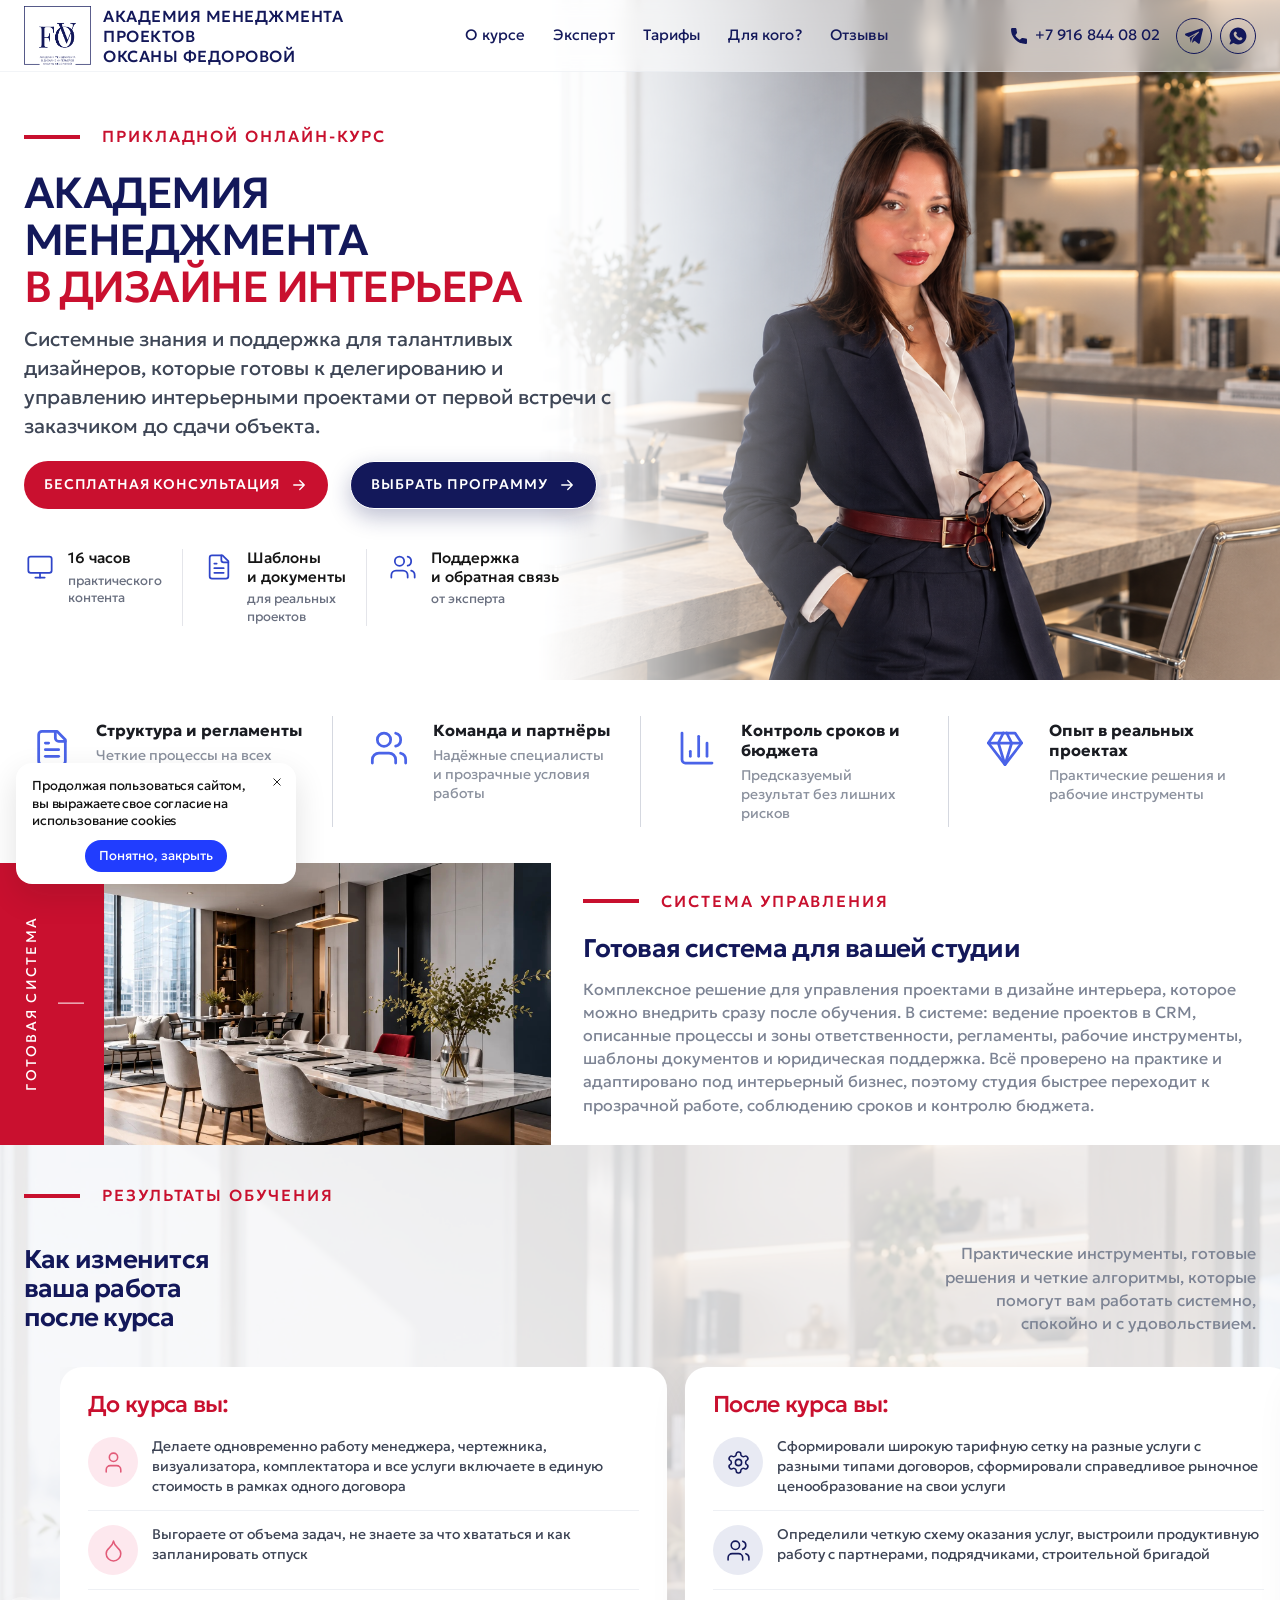
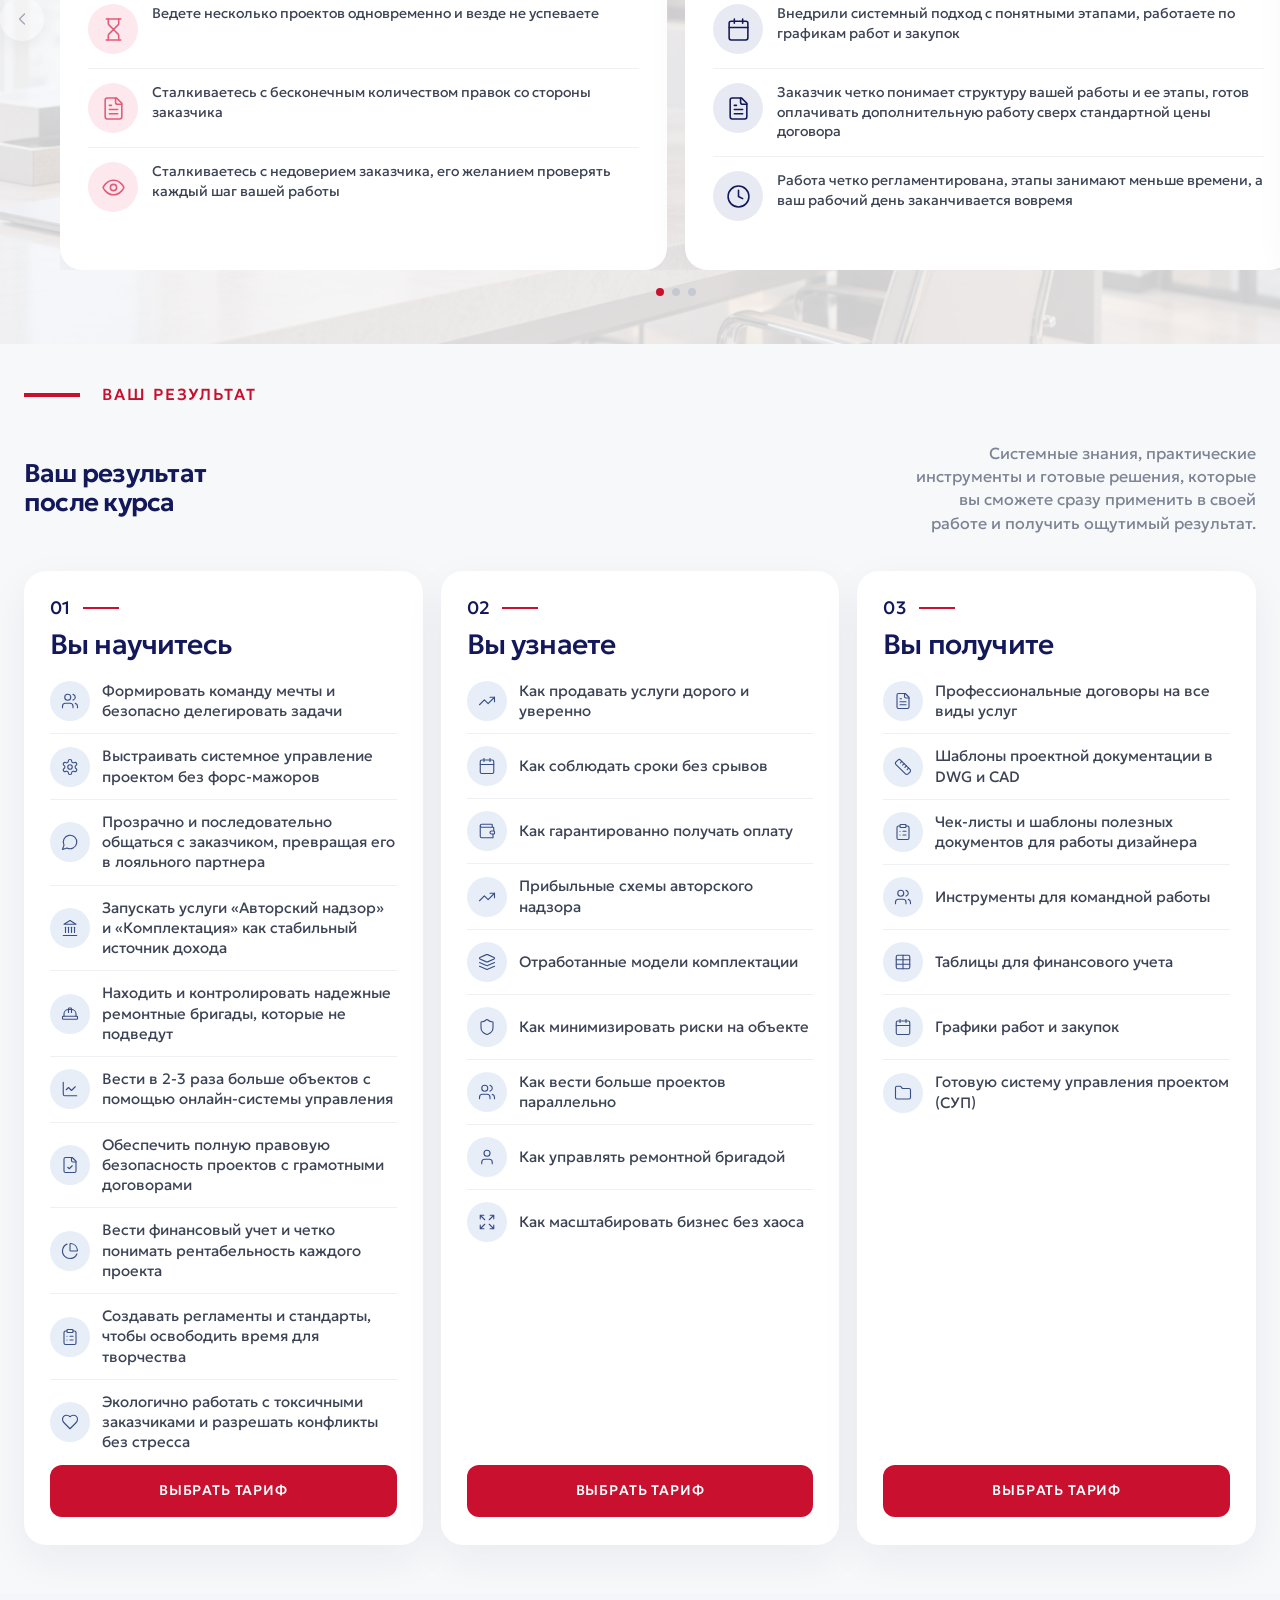
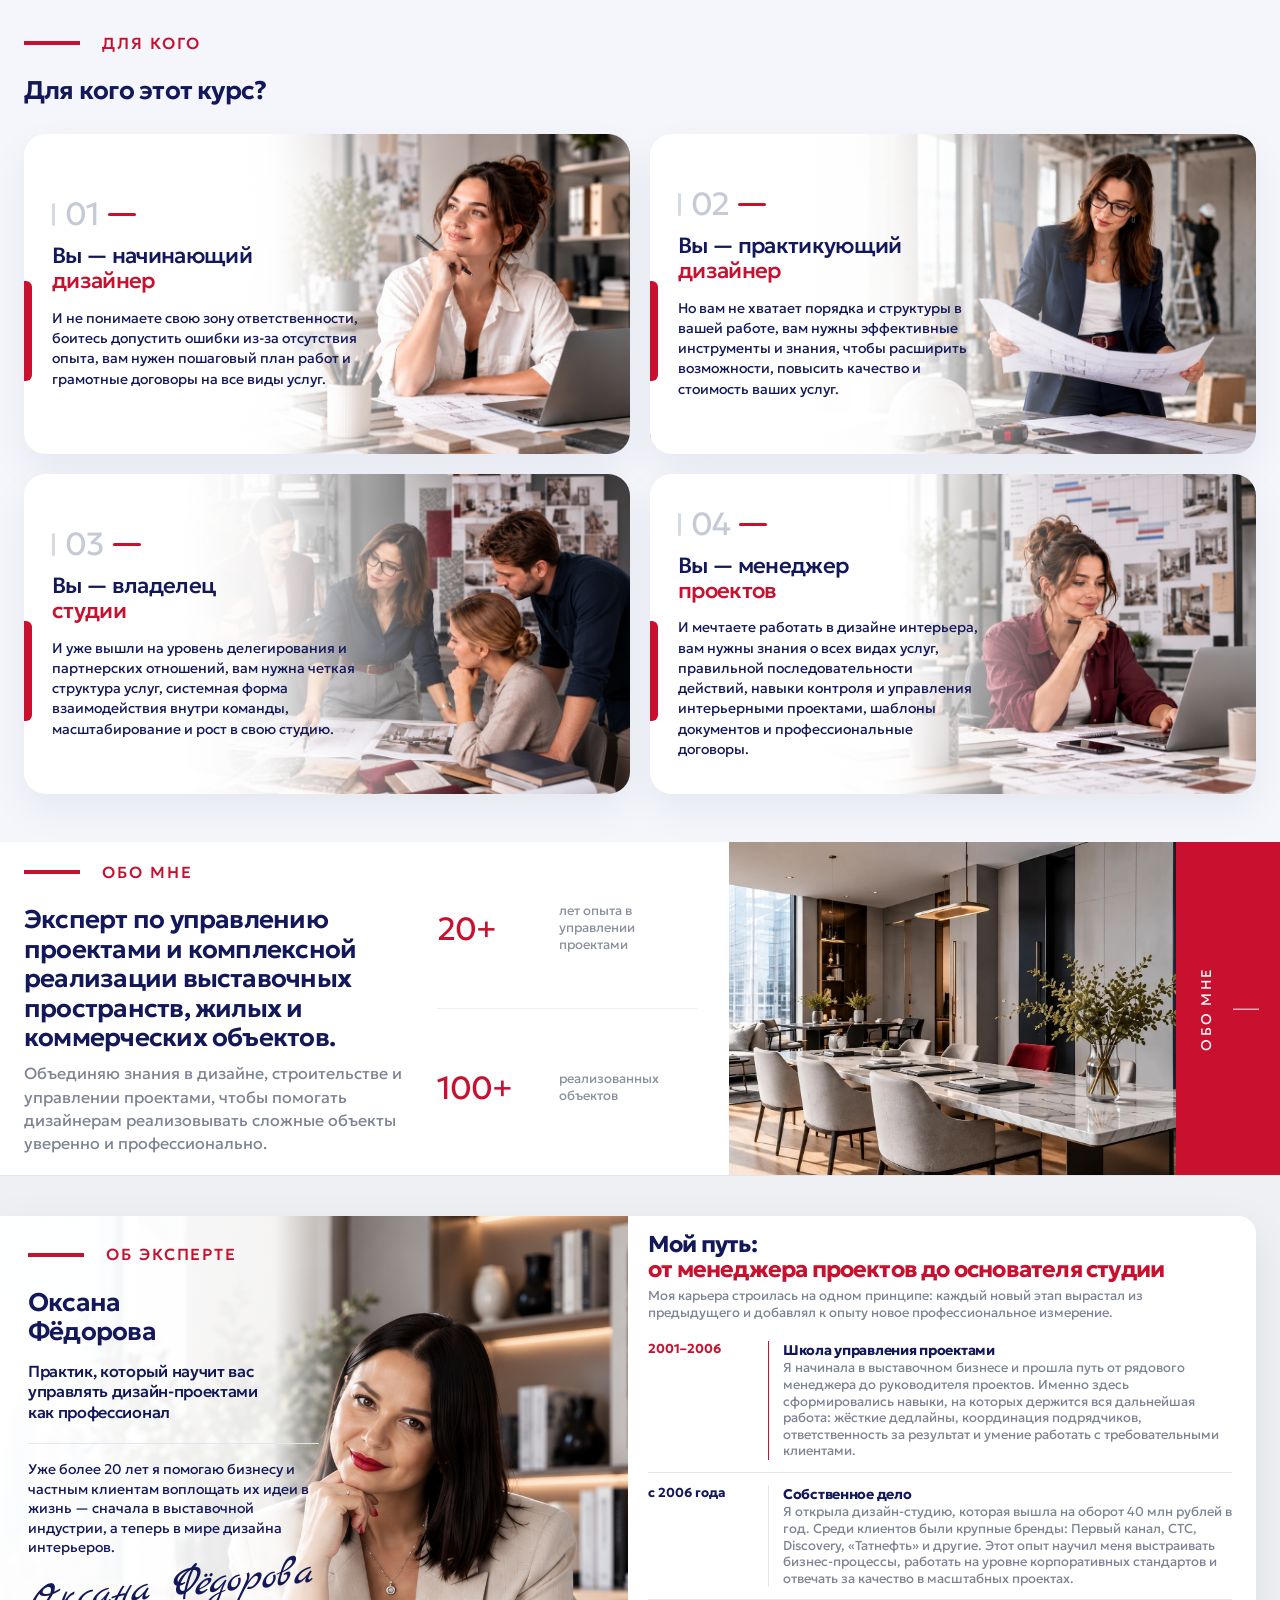
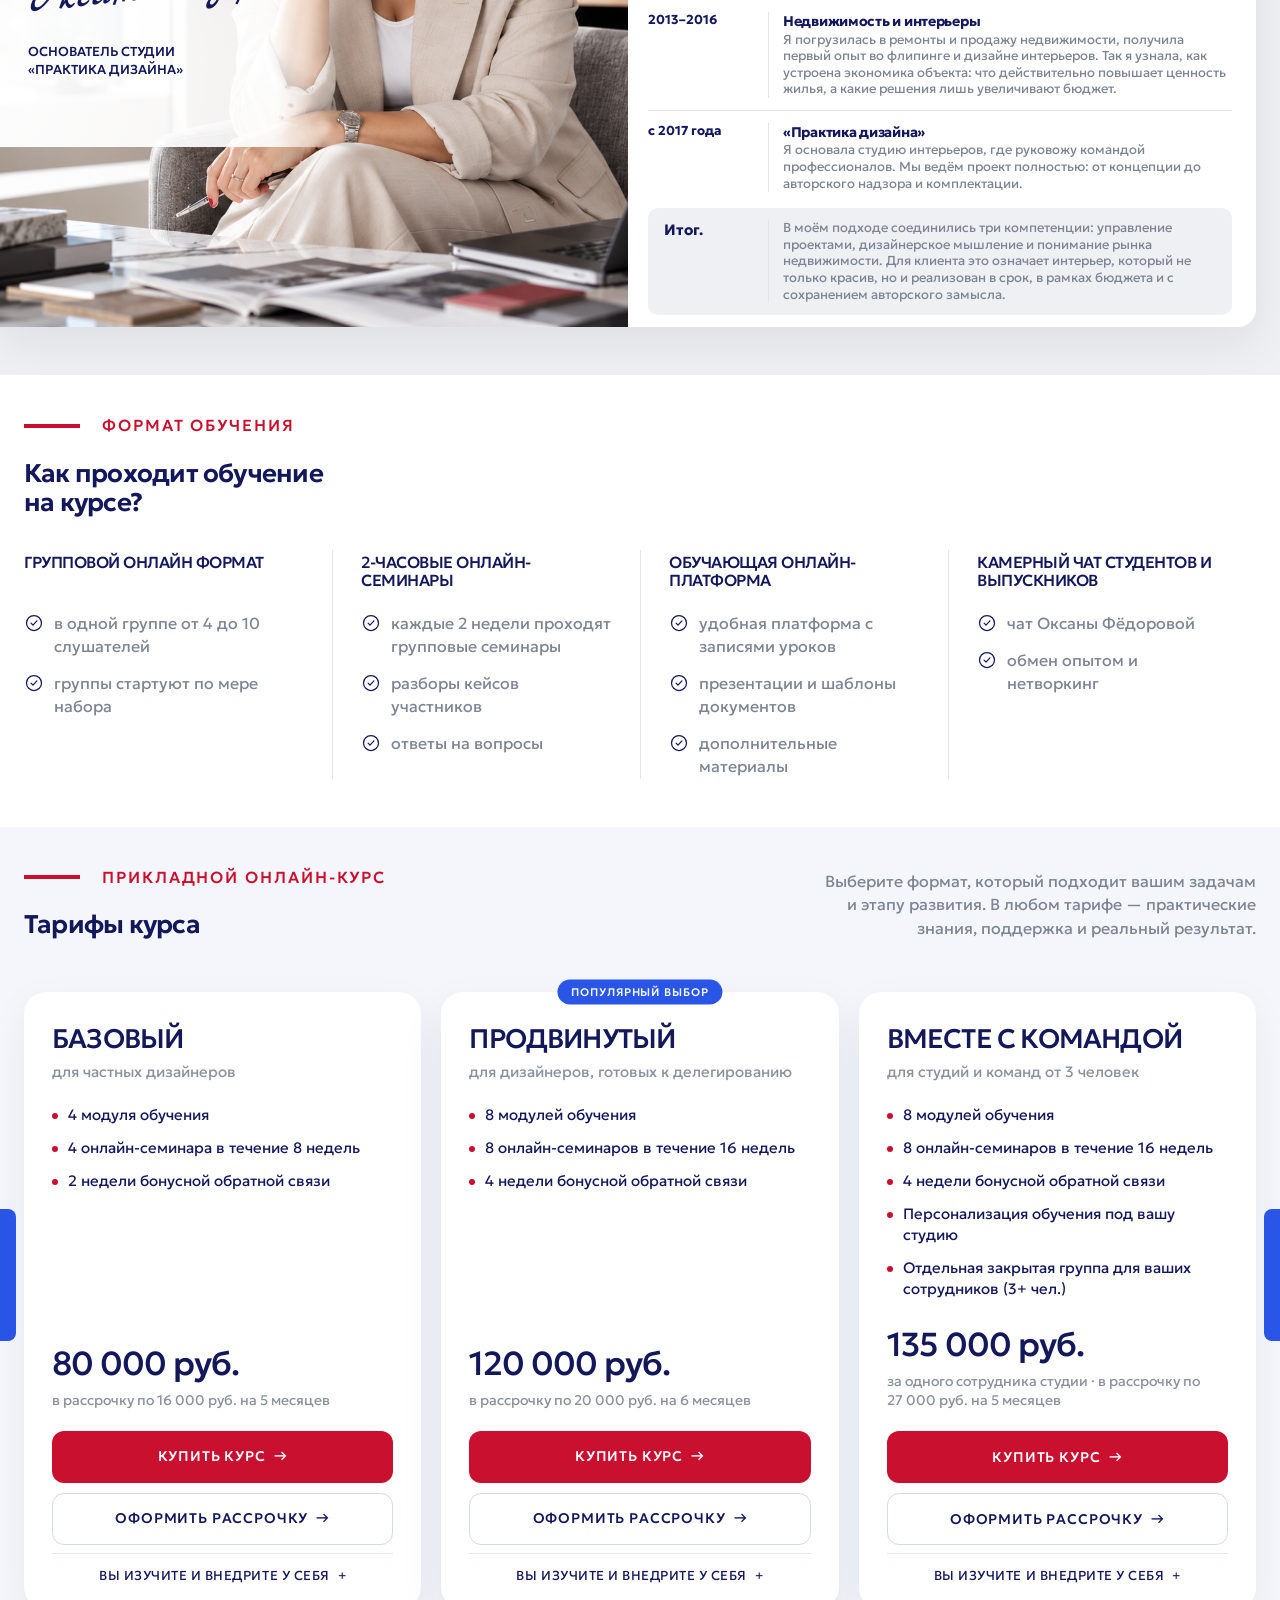
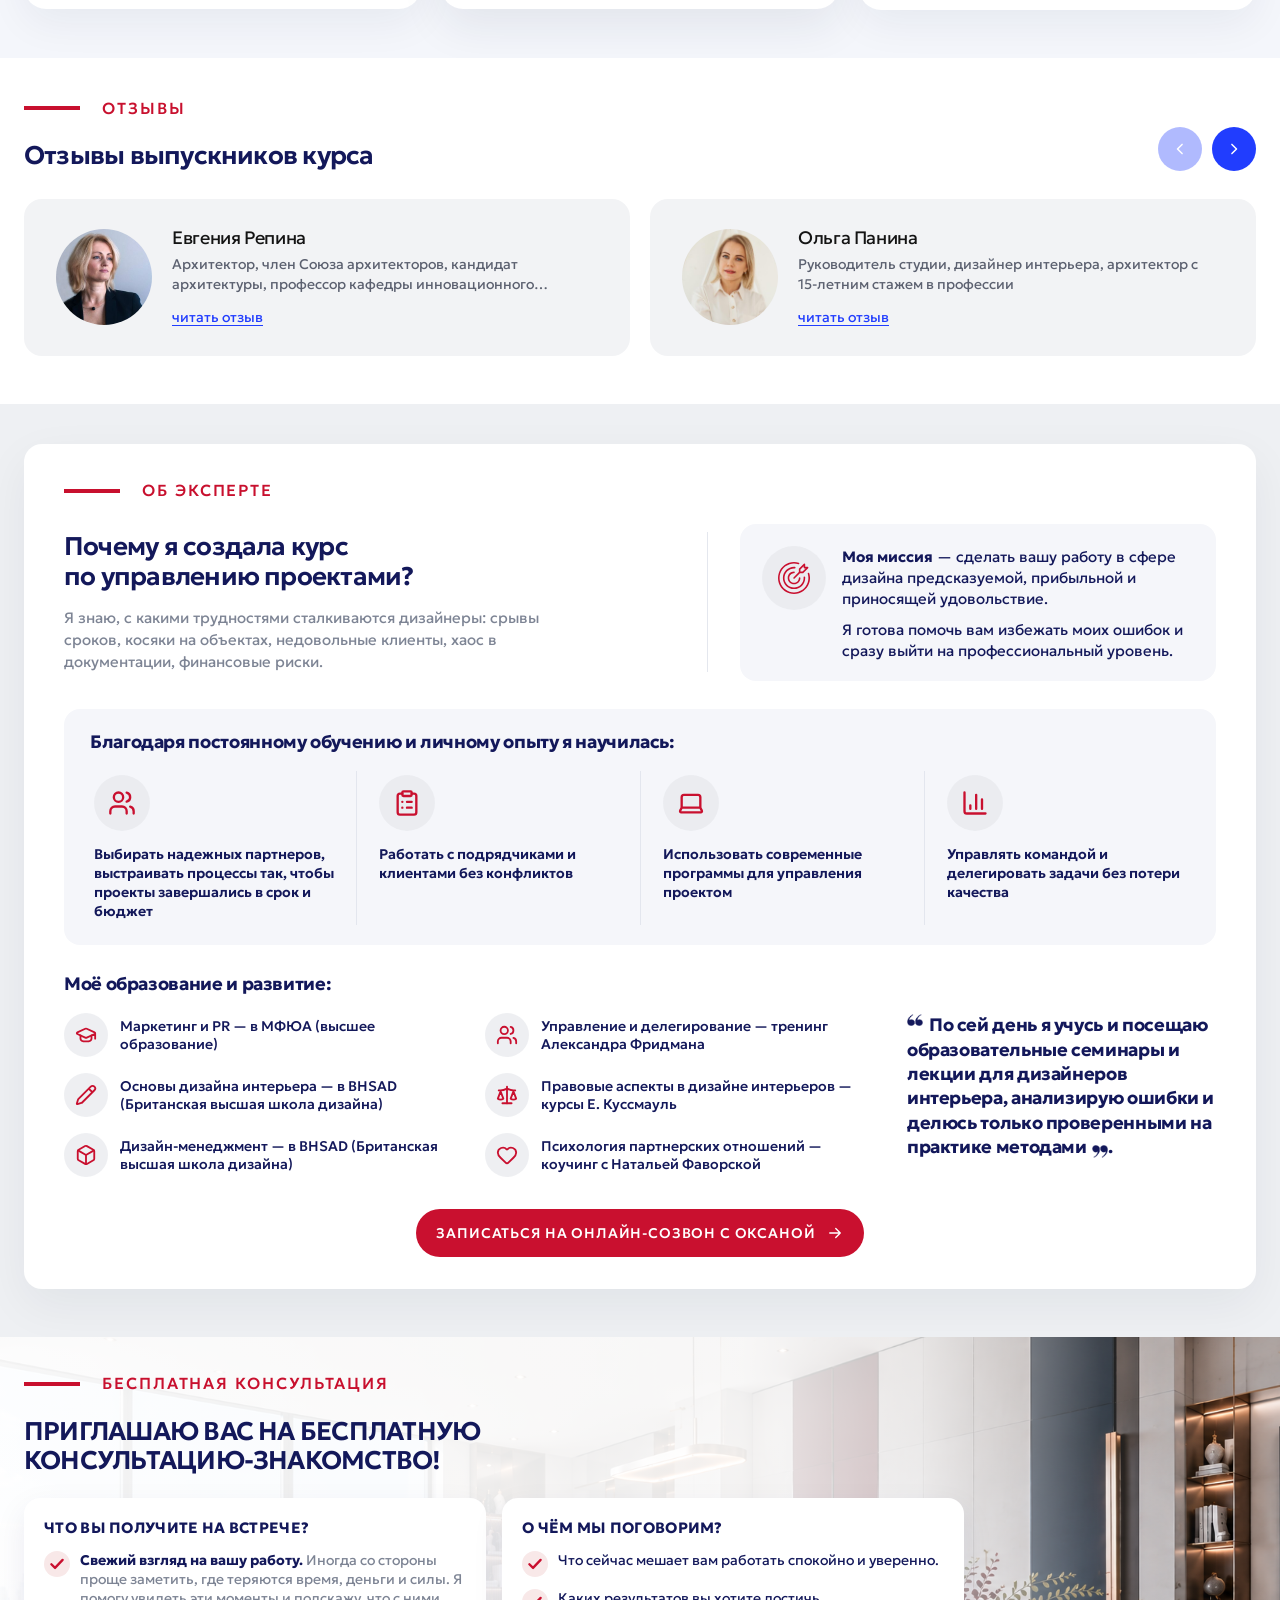
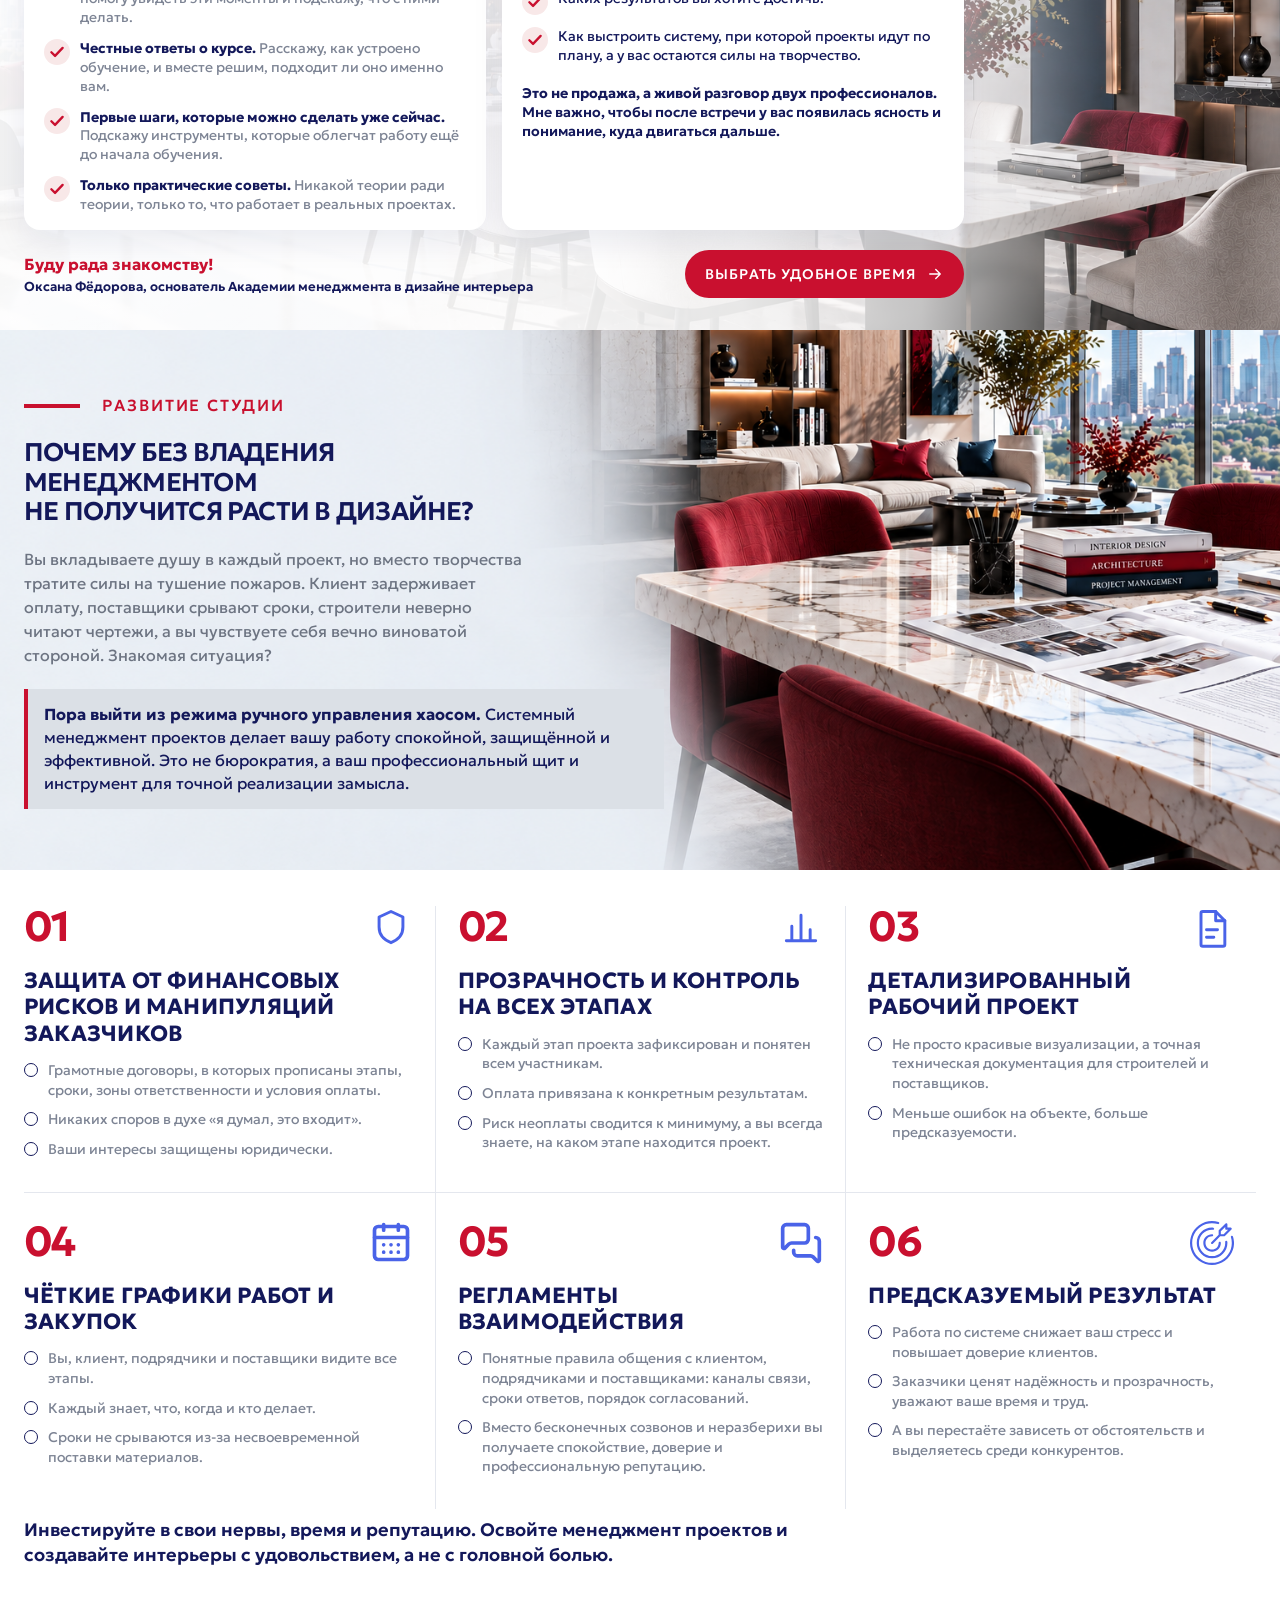
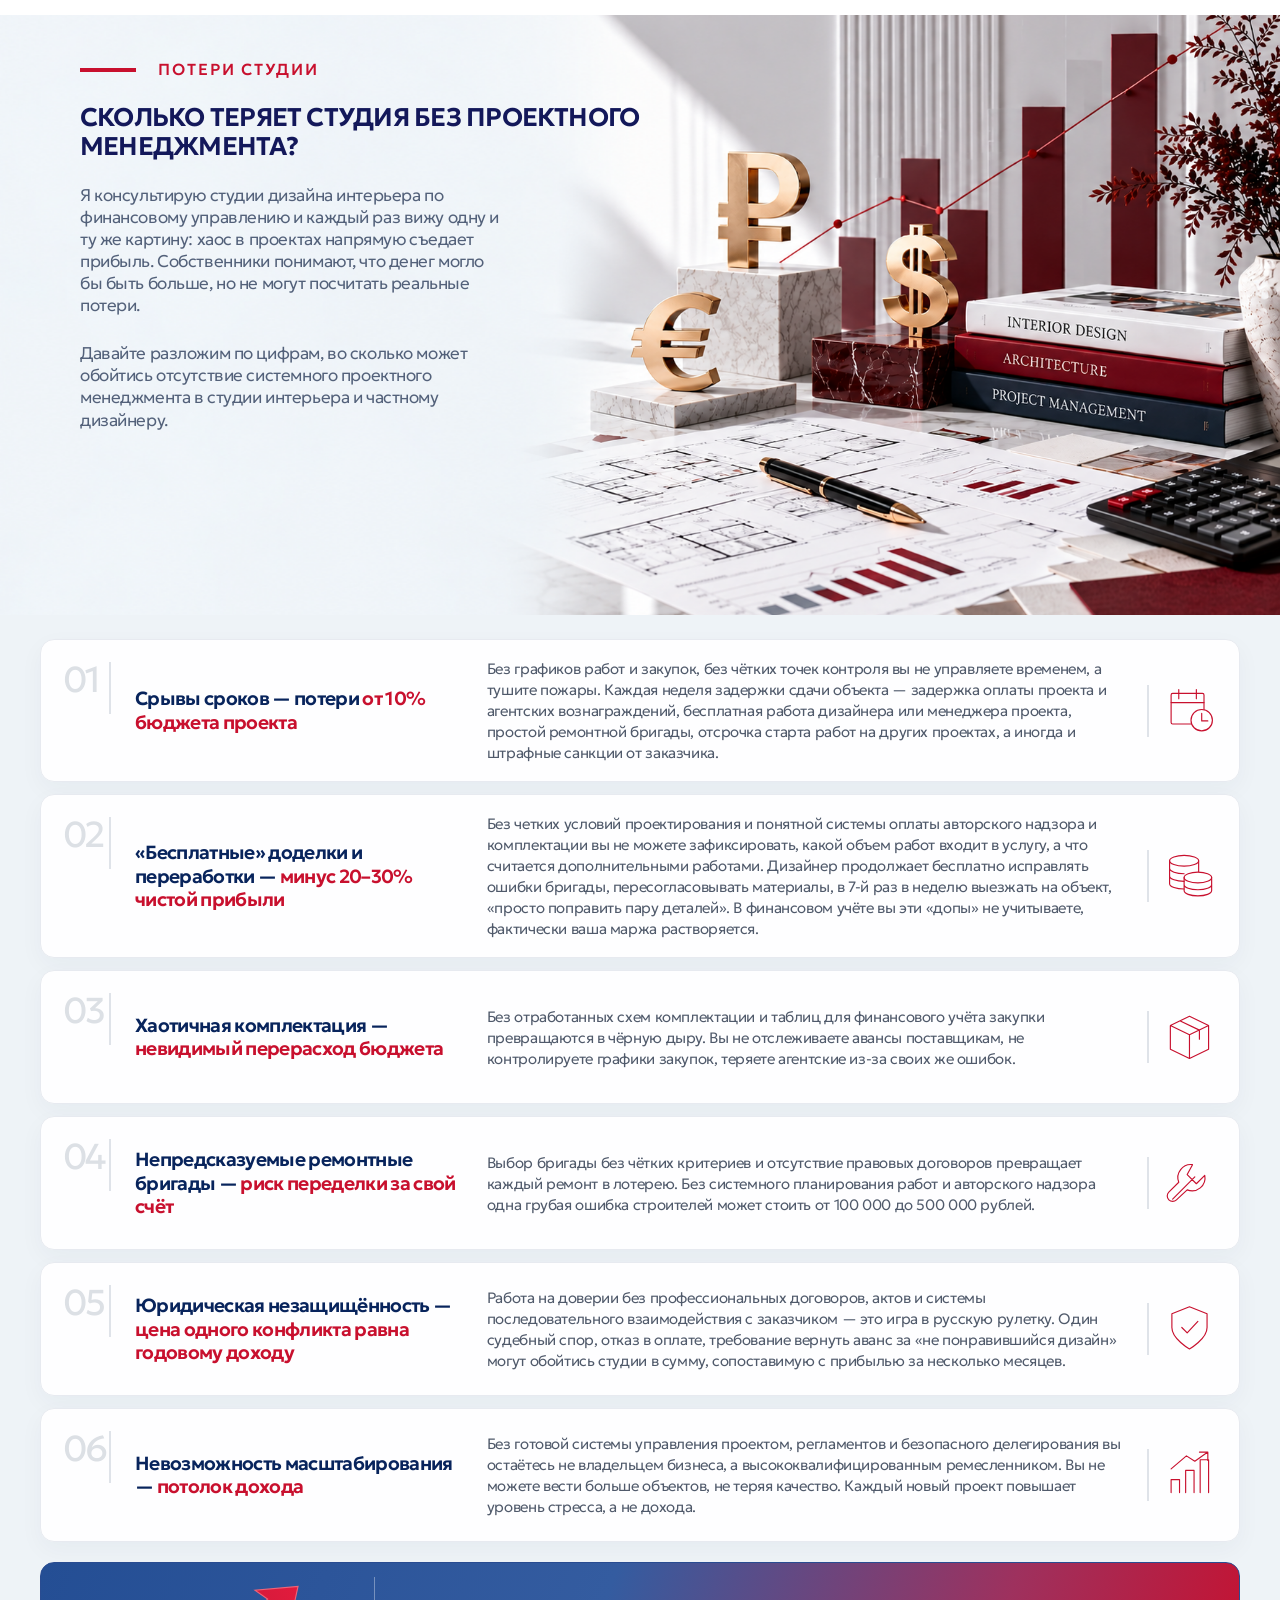
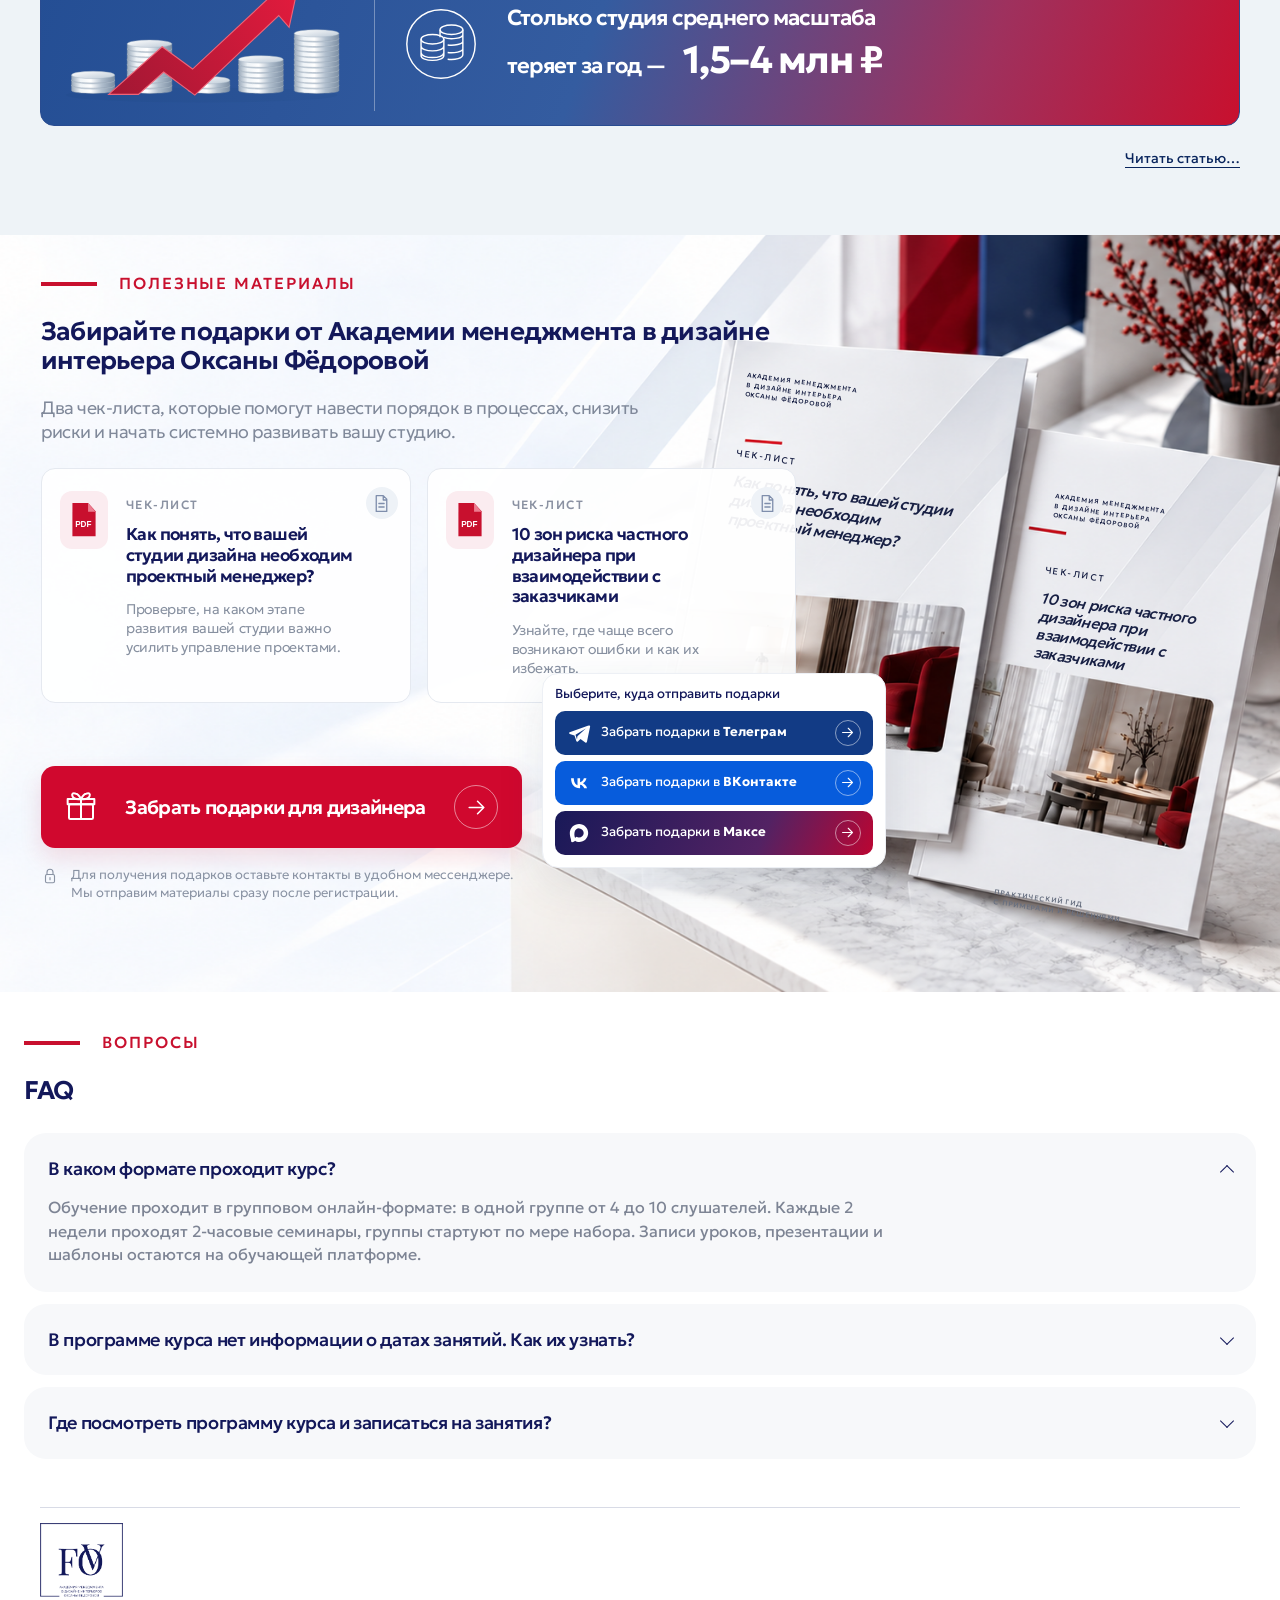
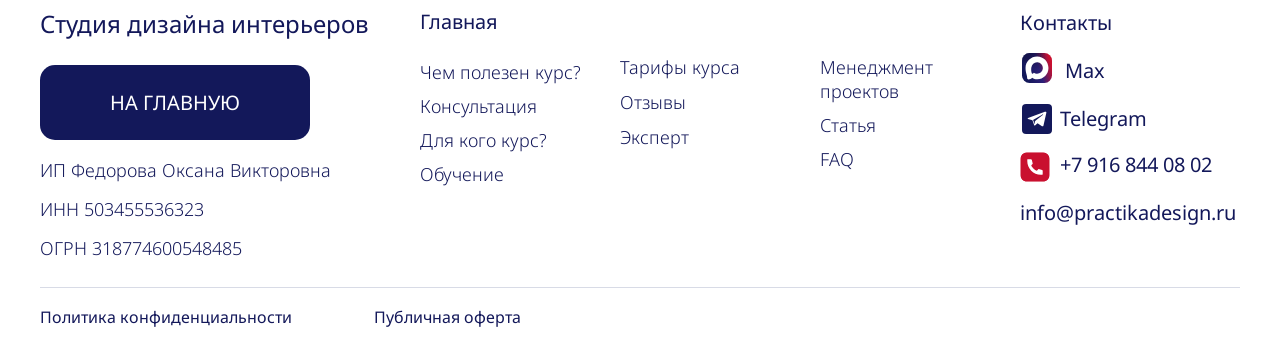
==== commit fd034f0a: "Fix image paths and refine expert and consultation sections" ====
--- a/index.html
+++ b/index.html
@@ -110,7 +110,7 @@
                     </ul>
                 </div>
                 <div class="hero__photo">
-                    <img src="assets/img/banner%20copy.png" alt="Оксана Фёдорова">
+                    <img src="assets/img/hero-banner.png" alt="Оксана Фёдорова">
                 </div>
             </div>
         </section>
@@ -366,7 +366,6 @@
                         <p class="block-eyebrow">Обо мне</p>
                     <h2 class="block-heading">Эксперт по управлению проектами и комплексной реализации выставочных пространств, жилых и коммерческих объектов.</h2>
                         <p>Объединяю знания в дизайне, строительстве и управлении проектами, чтобы помогать дизайнерам реализовывать сложные объекты уверенно и профессионально.</p>
-                        <a class="about-me__more" href="#bio">Узнать больше <svg viewBox="0 0 24 24" fill="none" stroke="currentColor" stroke-width="1.75" stroke-linecap="round" stroke-linejoin="round" aria-hidden="true"><path d="M5 12h14"/><path d="m12 5 7 7-7 7"/></svg></a>
                     </div>
                     <ul class="about-me__stats">
                         <li><strong>20+</strong><span>лет опыта в управлении проектами</span></li>
@@ -384,7 +383,7 @@
             <div class="container">
                 <article class="bio__card">
                     <figure class="bio__photo">
-                        <img src="assets/img/%D0%A1%D0%BE%D0%B2%D1%80%D0%B5%D0%BC%D0%B5%D0%BD%D0%BD%D1%8B%D0%B8%CC%86%20%D0%BF%D0%BE%D1%80%D1%82%D1%80%D0%B5%D1%82%20%D0%B4%D0%B8%D0%B7%D0%B0%D0%B8%CC%86%D0%BD%D0%B5%D1%80%D0%BA%D0%B8%20%D0%B2%20%D1%81%D1%82%D1%83%D0%B4%D0%B8%D0%B8.png" alt="Оксана Фёдорова в студии" width="1400" height="933">
+                        <img src="assets/img/expert-portrait.png" alt="Оксана Фёдорова в студии" width="1400" height="933">
                         <figcaption class="bio__identity">
                             <p class="bio__eyebrow block-eyebrow">Об эксперте</p>
                             <h2 class="block-heading">Оксана <span>Фёдорова</span></h2>
@@ -808,7 +807,7 @@
                                 </ul>
                             </div>
                         <blockquote class="mission__aside">
-                            <p><img class="mission__q mission__q--open" src="assets/img/quote-open.png" alt="" width="16" height="13">По сей день я учусь и посещаю образовательные семинары и лекции для дизайнеров интерьера, анализирую ошибки и делюсь только проверенными на практике <span class="mission__q-end">методами.<img class="mission__q mission__q--close" src="assets/img/quote-close.png" alt="" width="16" height="13"></span></p>
+                            <p><img class="mission__q mission__q--open" src="assets/img/quote-open.png" alt="" width="16" height="13">По сей день я учусь и посещаю образовательные семинары и лекции для дизайнеров интерьера, анализирую ошибки и делюсь только проверенными на практике <span class="mission__q-end">методами<img class="mission__q mission__q--close" src="assets/img/quote-close.png" alt="" width="16" height="13">.</span></p>
                         </blockquote>
                     </div>
                     <div class="mission__cta">
@@ -878,7 +877,7 @@
 
         <section class="grow" id="grow" aria-label="Почему без менеджмента не получится расти">
             <div class="grow__hero">
-                <img class="grow__bg" src="assets/img/%D0%A0%D0%BE%D1%81%D0%BA%D0%BE%D1%88%D0%BD%D1%8B%D0%B8%CC%86%20%D0%B8%D0%BD%D1%82%D0%B5%D1%80%D1%8C%D0%B5%D1%80%20%D1%81%20%D0%BF%D0%B0%D0%BD%D0%BE%D1%80%D0%B0%D0%BC%D0%BD%D1%8B%D0%BC%20%D0%B2%D0%B8%D0%B4%D0%BE%D0%BC.png" alt="" width="1536" height="1024">
+                <img class="grow__bg" src="assets/img/panoramic-interior.png" alt="" width="1536" height="1024">
                 <div class="grow__veil" aria-hidden="true"></div>
                 <div class="container grow__intro">
                     <p class="block-eyebrow">Развитие студии</p>
@@ -1064,7 +1063,7 @@
 
         <section class="gifts" id="gifts" aria-labelledby="gifts-heading">
             <div class="gifts__art" aria-hidden="true">
-                <img src="assets/img/Элегантные каталоги на мраморной столешнице.png" alt="" width="1774" height="887" loading="lazy">
+                <img src="assets/img/design-catalogs.png" alt="" width="1774" height="887" loading="lazy">
                 <div class="gifts__cover gifts__cover--first"><span class="gifts__cover-brand">Академия менеджмента<br>в дизайне интерьера<br>Оксаны Фёдоровой</span><span class="gifts__cover-type">Чек-лист</span><span class="gifts__cover-title">Как понять, что вашей студии дизайна необходим проектный менеджер?</span></div>
                 <div class="gifts__cover gifts__cover--second"><span class="gifts__cover-brand">Академия менеджмента<br>в дизайне интерьера<br>Оксаны Фёдоровой</span><span class="gifts__cover-type">Чек-лист</span><span class="gifts__cover-title">10 зон риска частного дизайнера при взаимодействии с заказчиками</span></div>
                 <span class="gifts__cover-footer gifts__cover-footer--first">Практический гид<br>для развития студии</span>
--- a/assets/css/styles.css
+++ b/assets/css/styles.css
@@ -2410,7 +2410,7 @@
 .mission__aside {
   grid-column: 2;
   grid-row: 2;
-  align-self: center;
+  align-self: start;
   margin: 0;
   padding: 0;
   background: none;
@@ -2440,7 +2440,7 @@
 .mission__aside p {
   margin: 0;
   color: var(--navy);
-  font-size: 22px;
+  font-size: 18px;
   font-weight: 700;
   letter-spacing: -0.02em;
   line-height: 1.35;
@@ -2771,7 +2771,7 @@
   position: relative;
   isolation: isolate;
   scroll-margin-top: calc(var(--header-h) + 16px);
-  background: #e7e4df url("../img/Роскошная гостиная с панорамным видом на город.png") center / cover no-repeat;
+  background: #e7e4df url("../img/living-room.png") center / cover no-repeat;
   color: var(--navy);
 }
 
@@ -2901,10 +2901,14 @@
   font-weight: 700;
 }
 
-.consult__note {
-  margin: 14px 0 0;
+.consult__card--talk li p {
+  font-weight: 400;
+}
+
+.consult__card .consult__note {
+  margin: 19px 0 0;
   font-size: 14px;
-  font-weight: 500;
+  font-weight: 600;
   line-height: 1.35;
 }
 
--- a/assets/css/losses.css
+++ b/assets/css/losses.css
@@ -15,7 +15,7 @@
 
 .losses__hero {
   min-height: clamp(600px, 41.7vw, 740px);
-  background: url('../img/Финансовая архитектура роста.png') right center / cover no-repeat;
+  background: url('../img/financial-growth.png') right center / cover no-repeat;
 }
 
 .losses__head {
@@ -275,7 +275,7 @@
     content: '';
     display: block;
     height: 380px;
-    background: url('../img/Финансовая архитектура роста.png') right center / 125% auto no-repeat;
+    background: url('../img/financial-growth.png') right center / 125% auto no-repeat;
   }
   .losses__head { padding-bottom: 16px; }
   .losses__intro { max-width: 600px; }
@@ -289,7 +289,7 @@
     content: '';
     display: block;
     height: clamp(230px, 60vw, 380px);
-    background: url('../img/Финансовая архитектура роста.png') right center / 145% auto no-repeat;
+    background: url('../img/financial-growth.png') right center / 145% auto no-repeat;
   }
   .losses__head { width: calc(100% - 40px); padding: 32px 0 10px; }
   #losses h2 { max-width: none; font-size: clamp(29px, 6.5vw, 44px); }
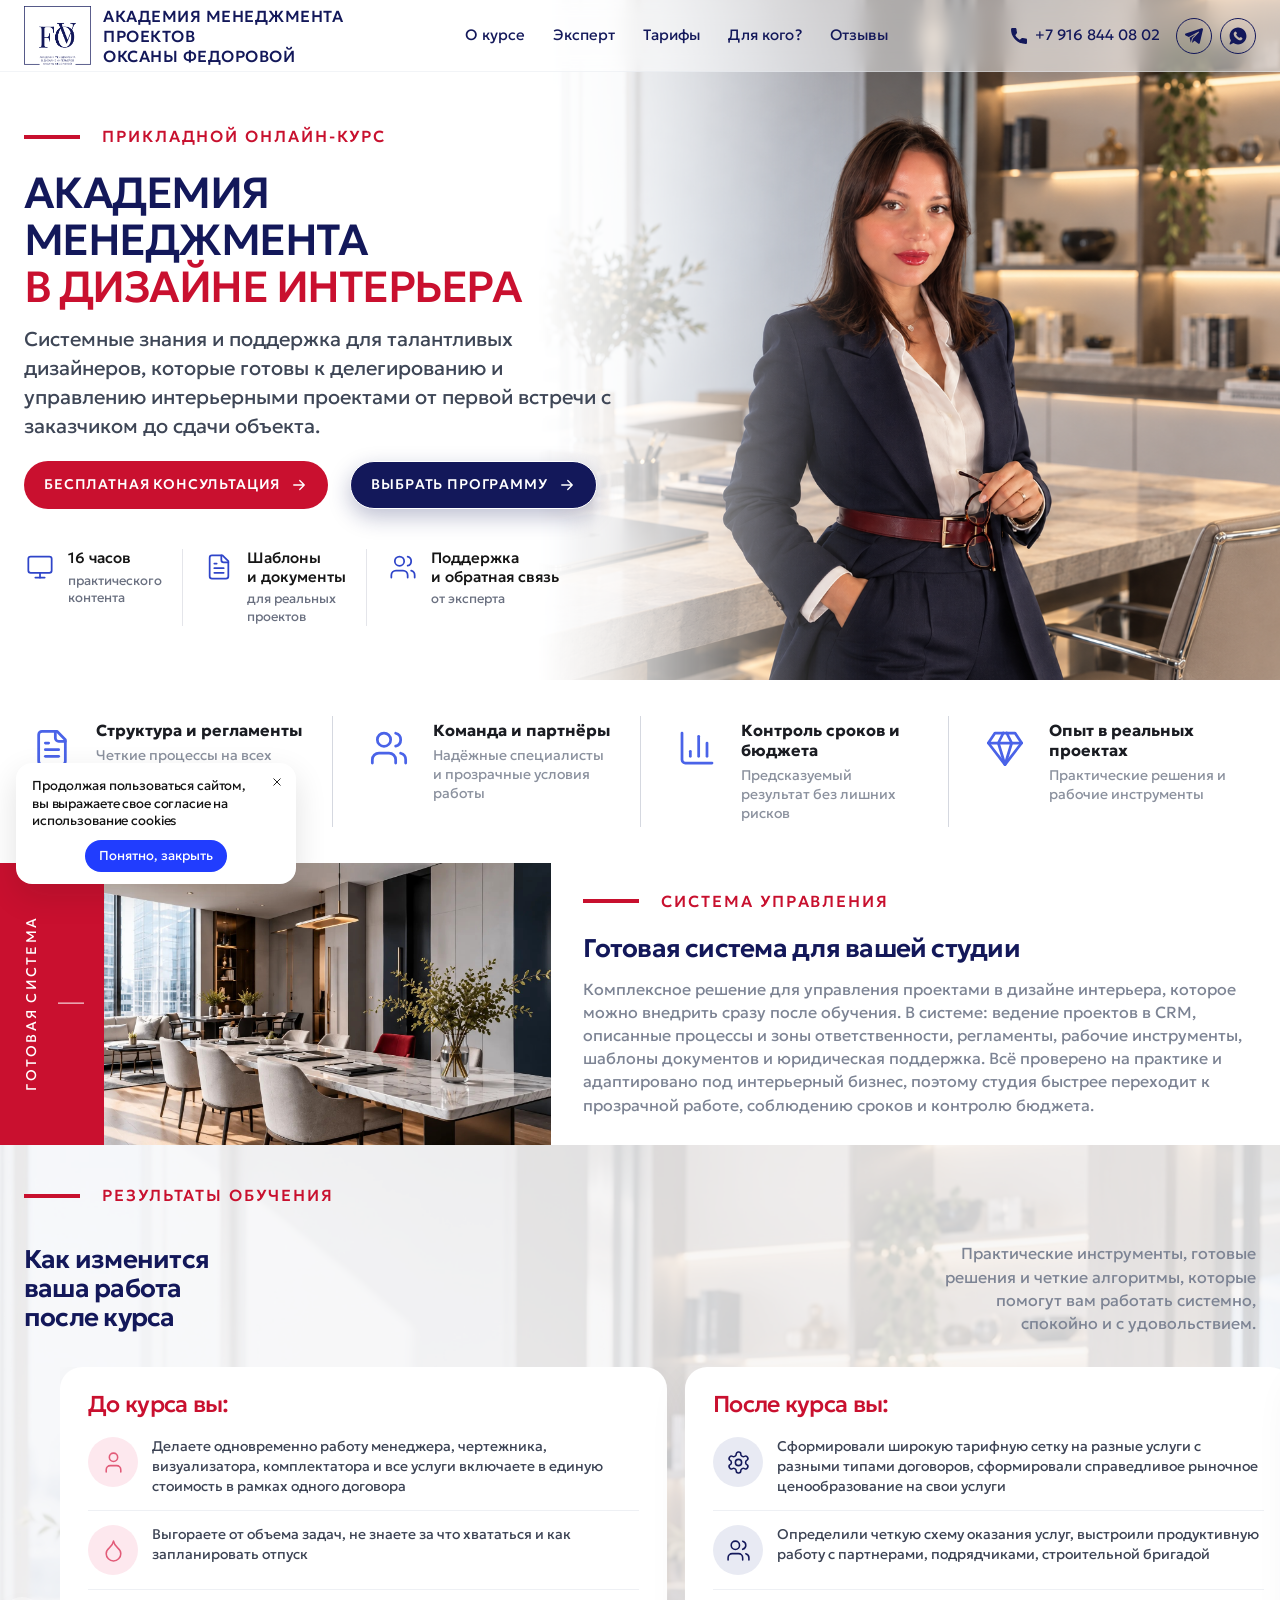
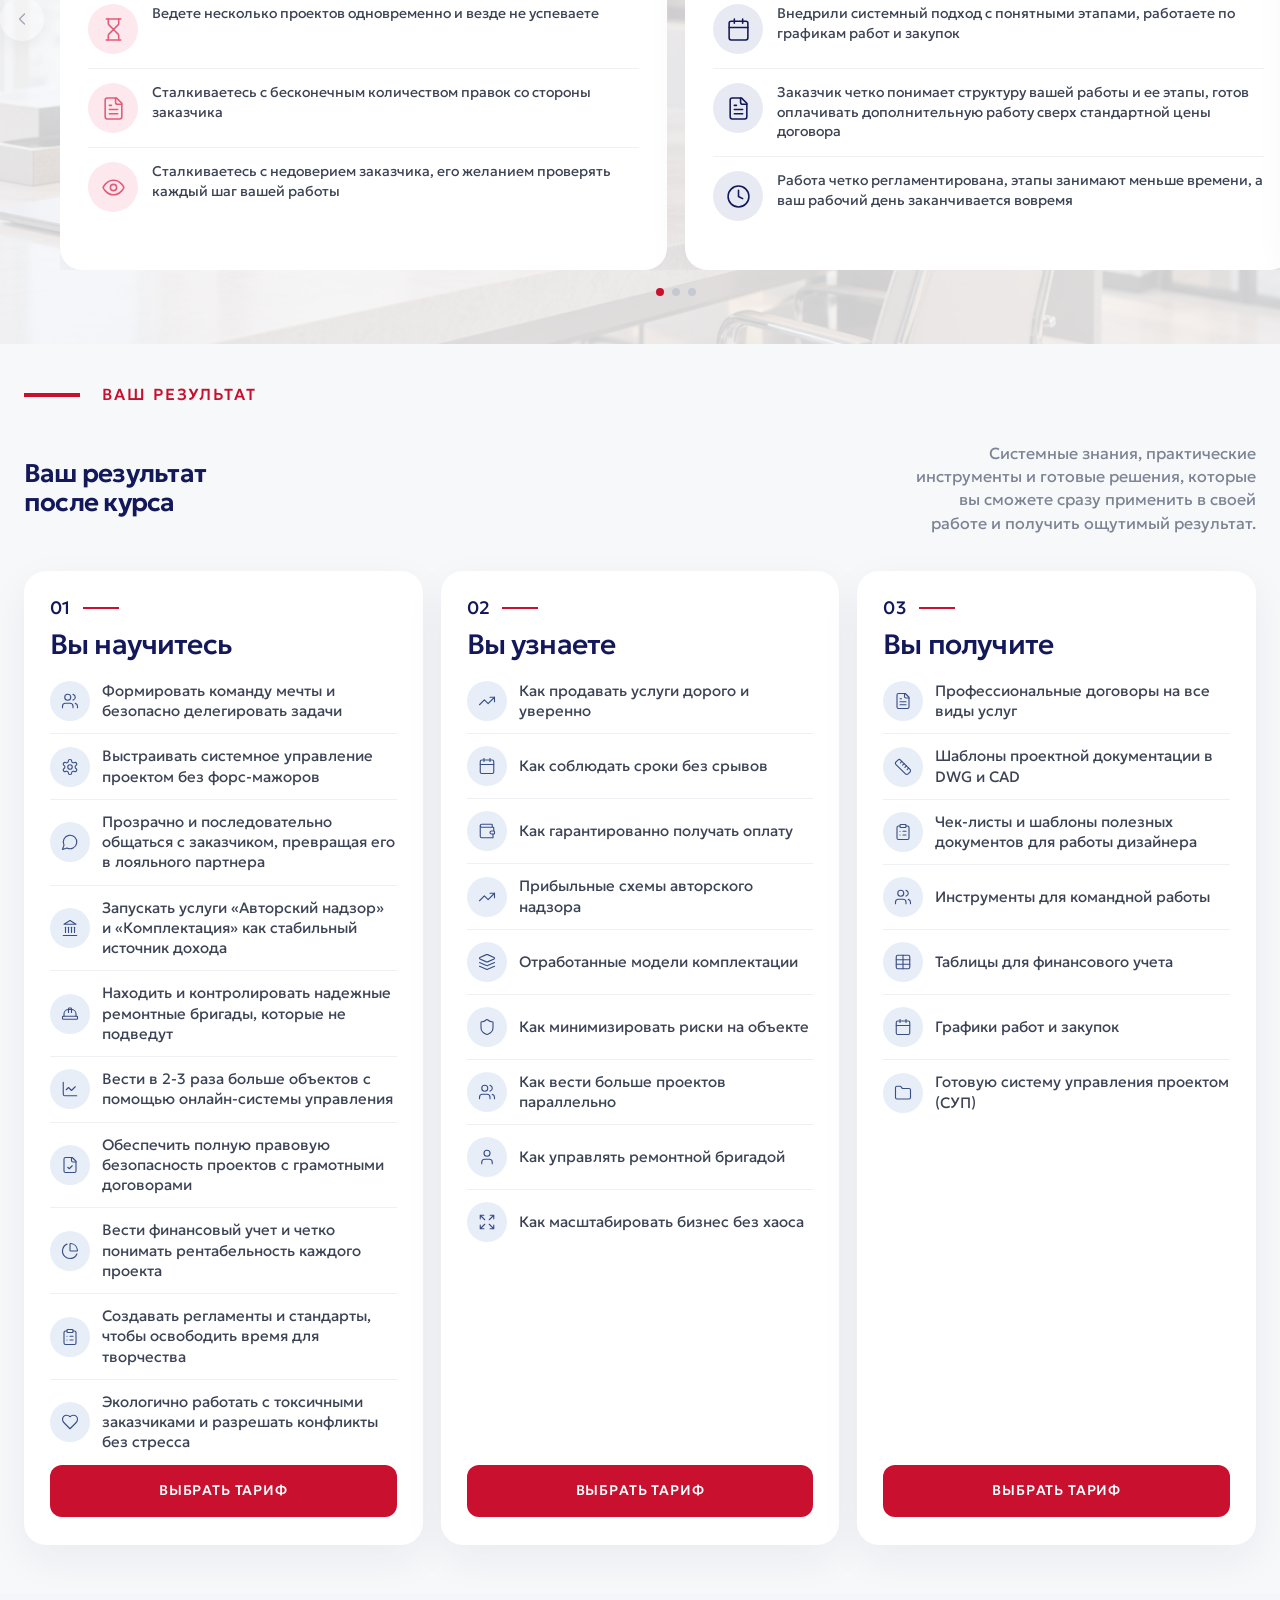
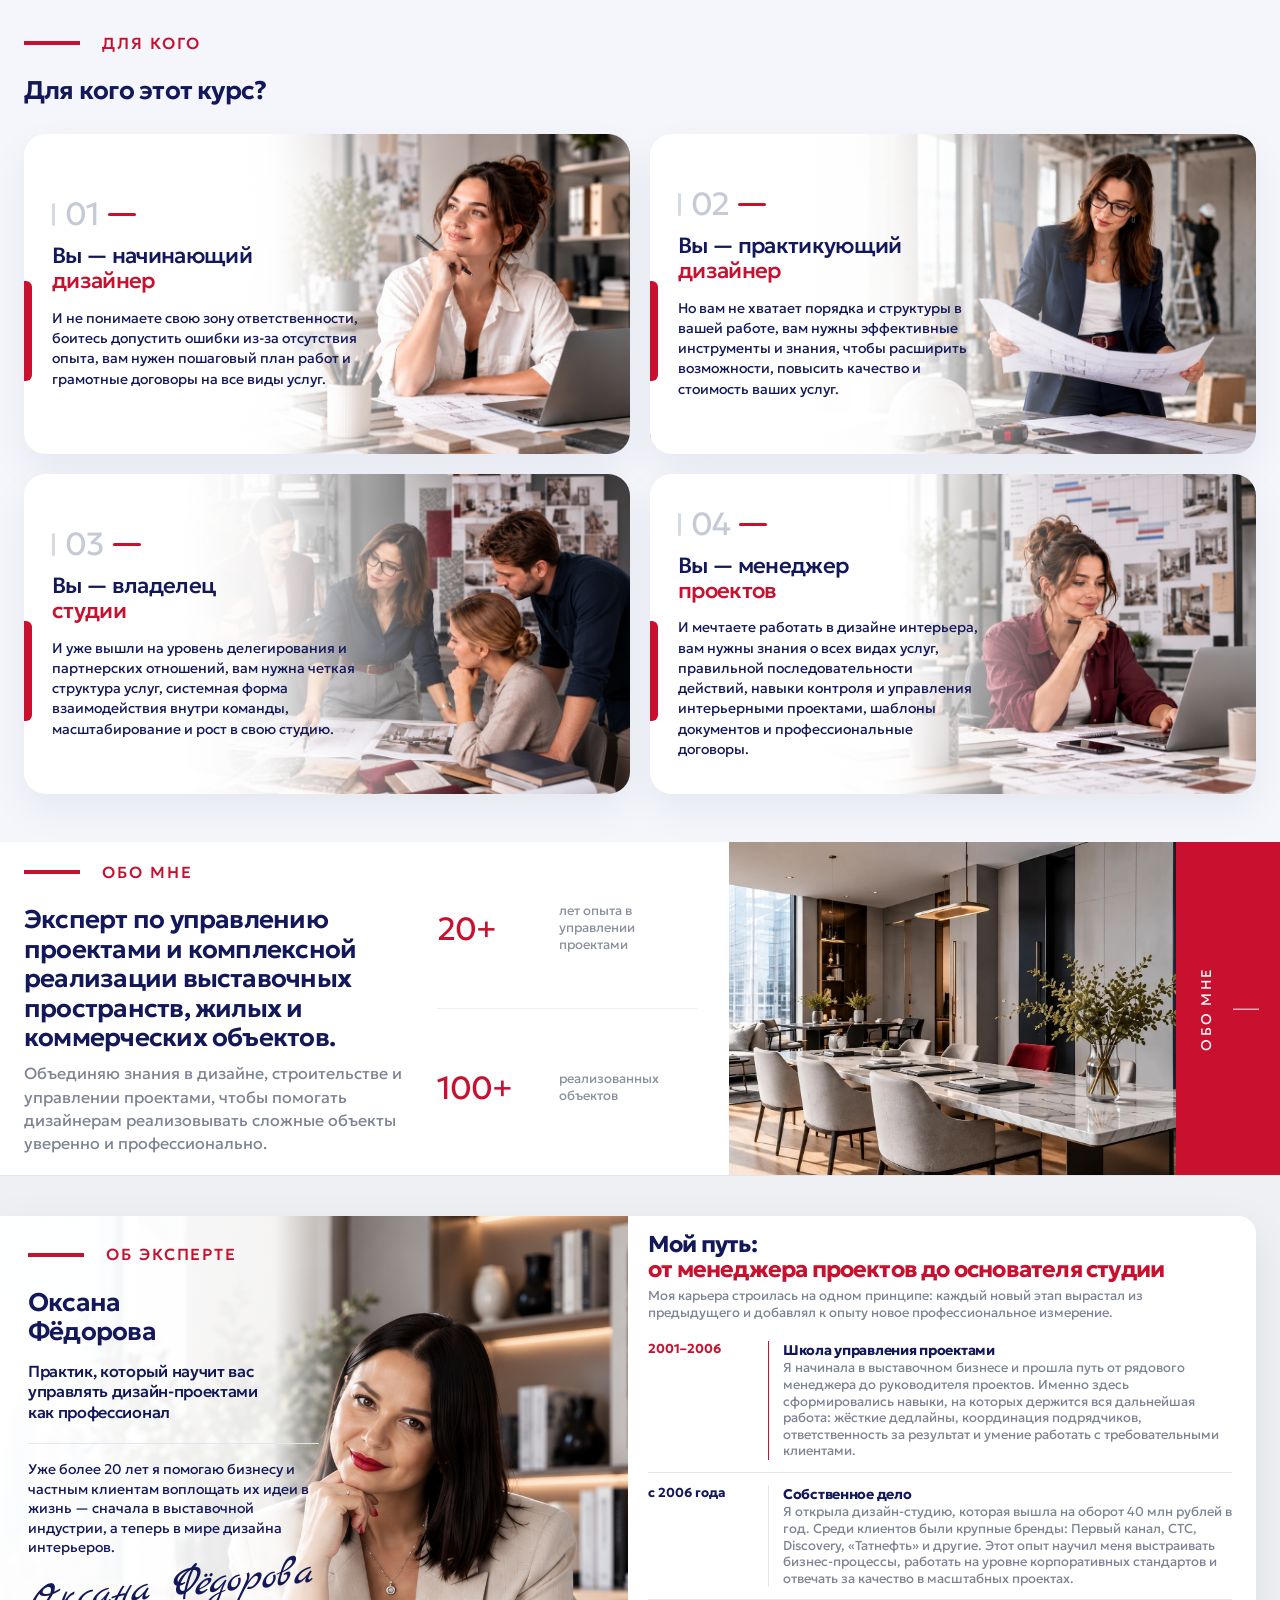
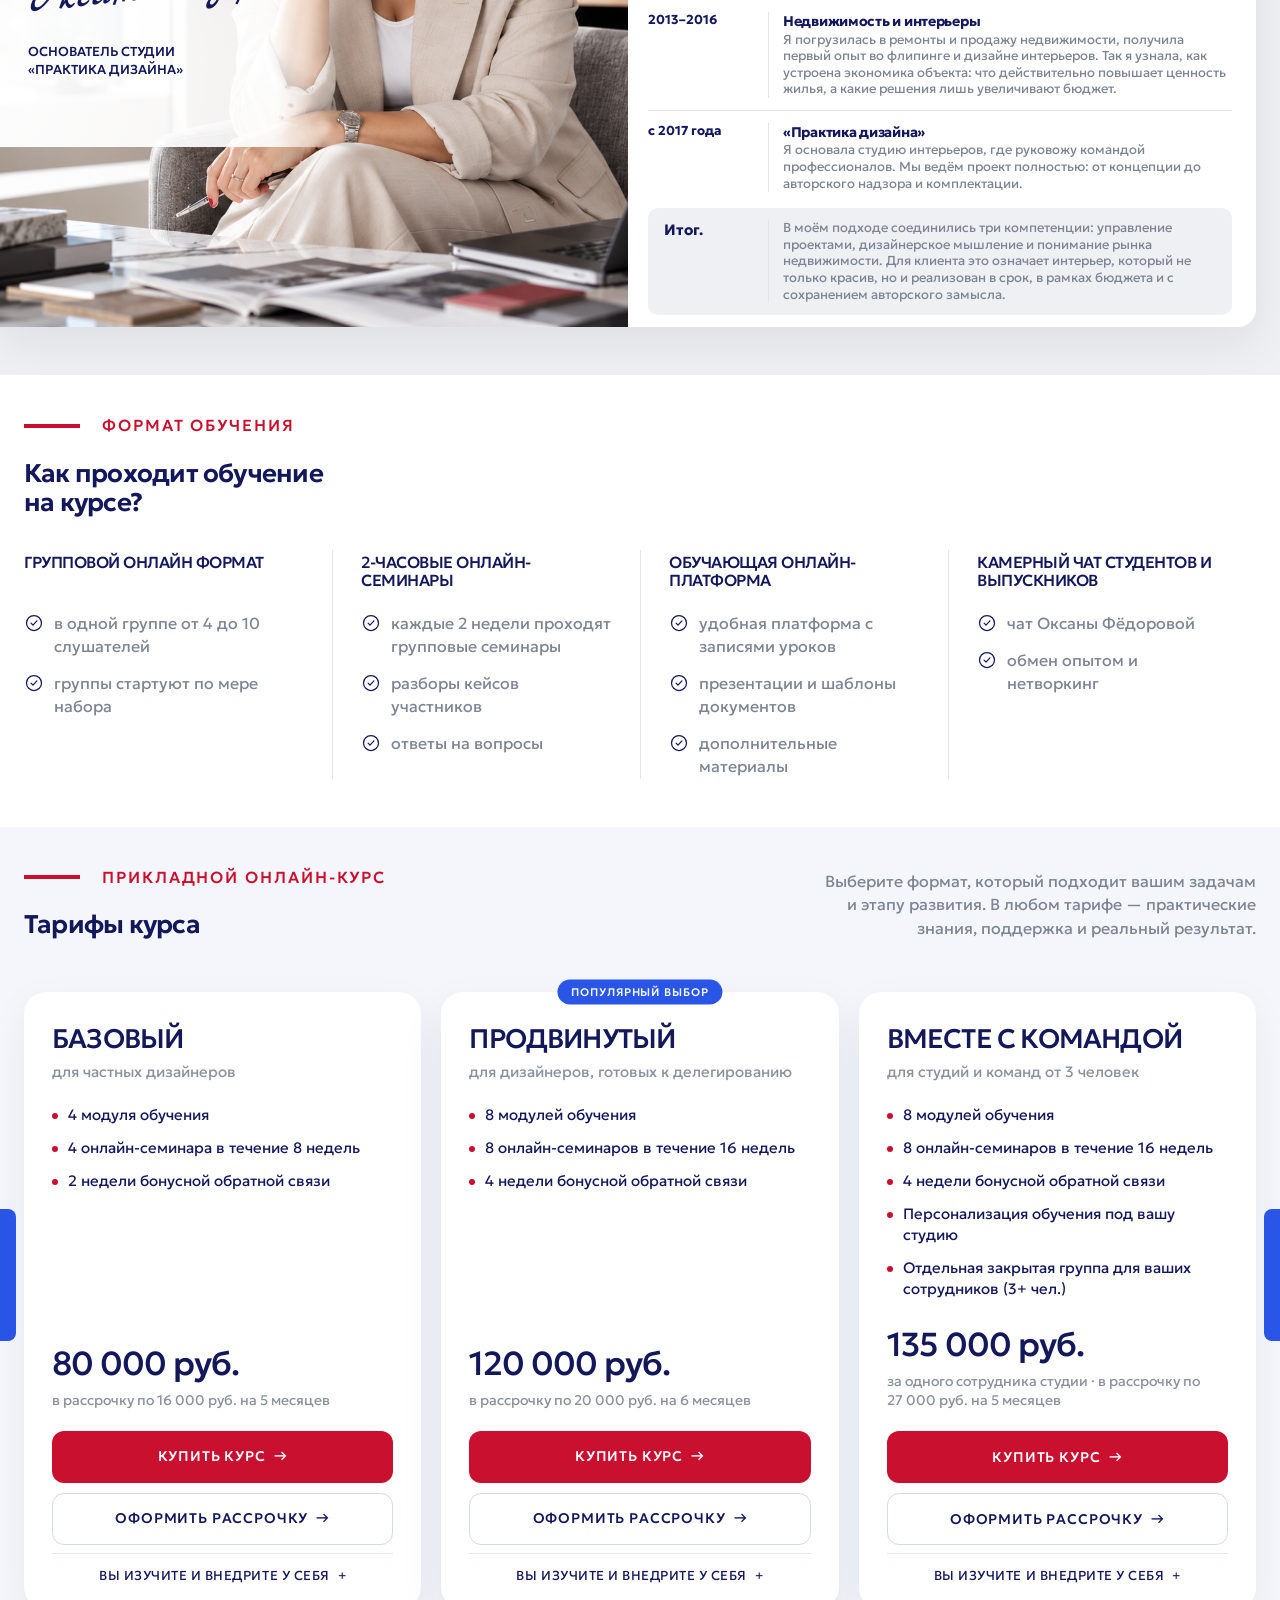
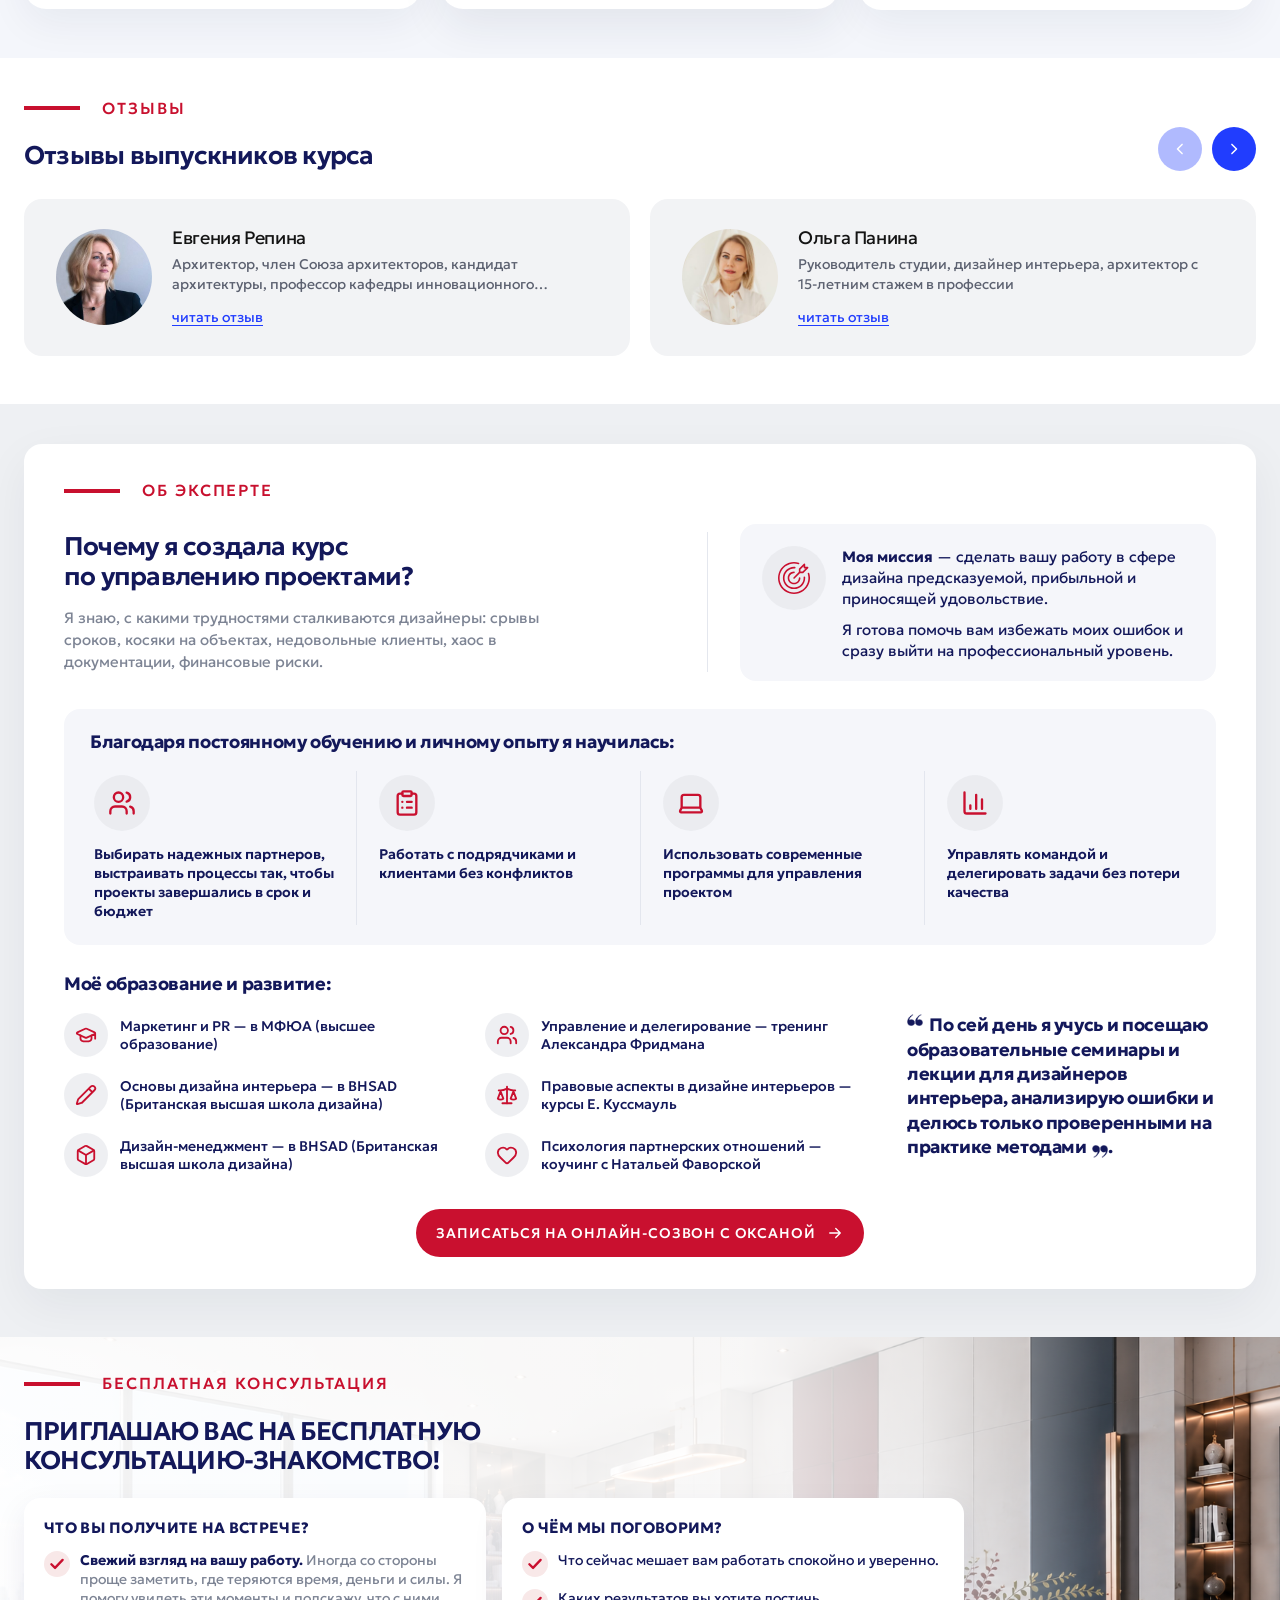
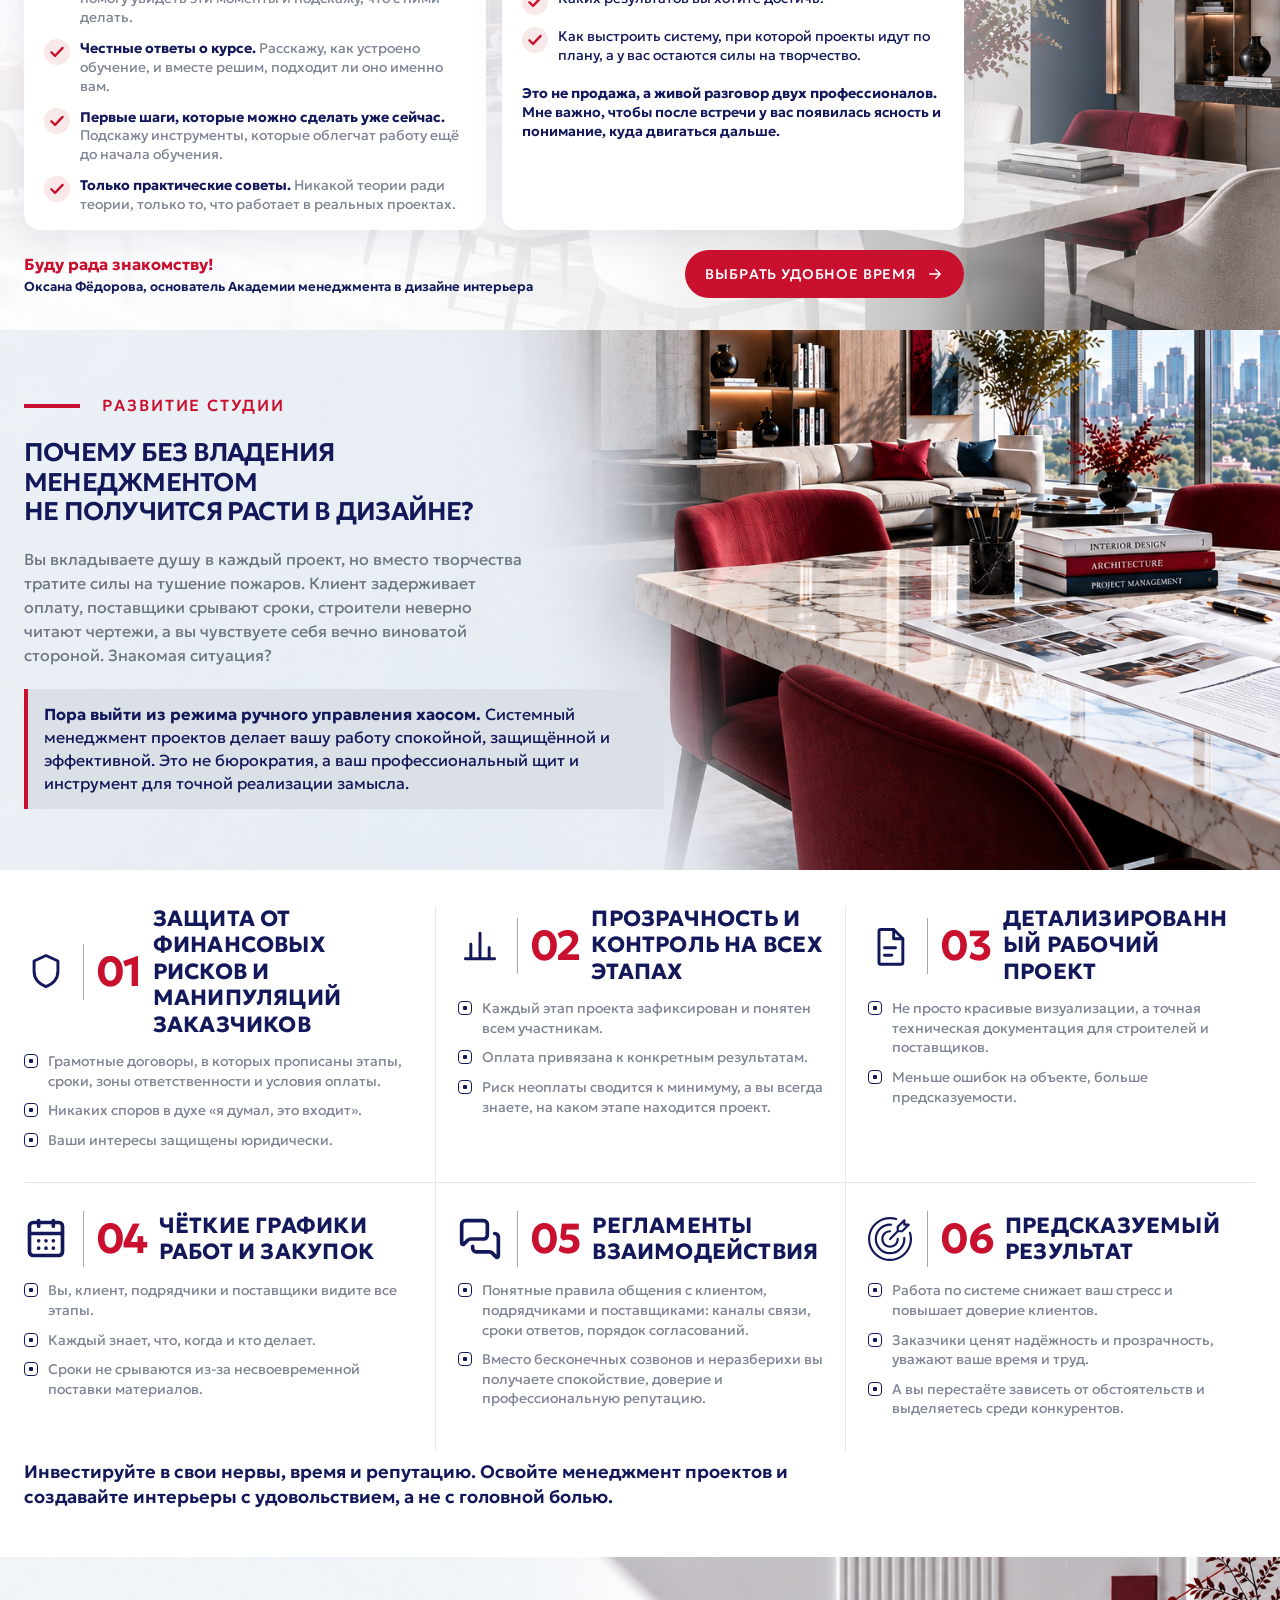
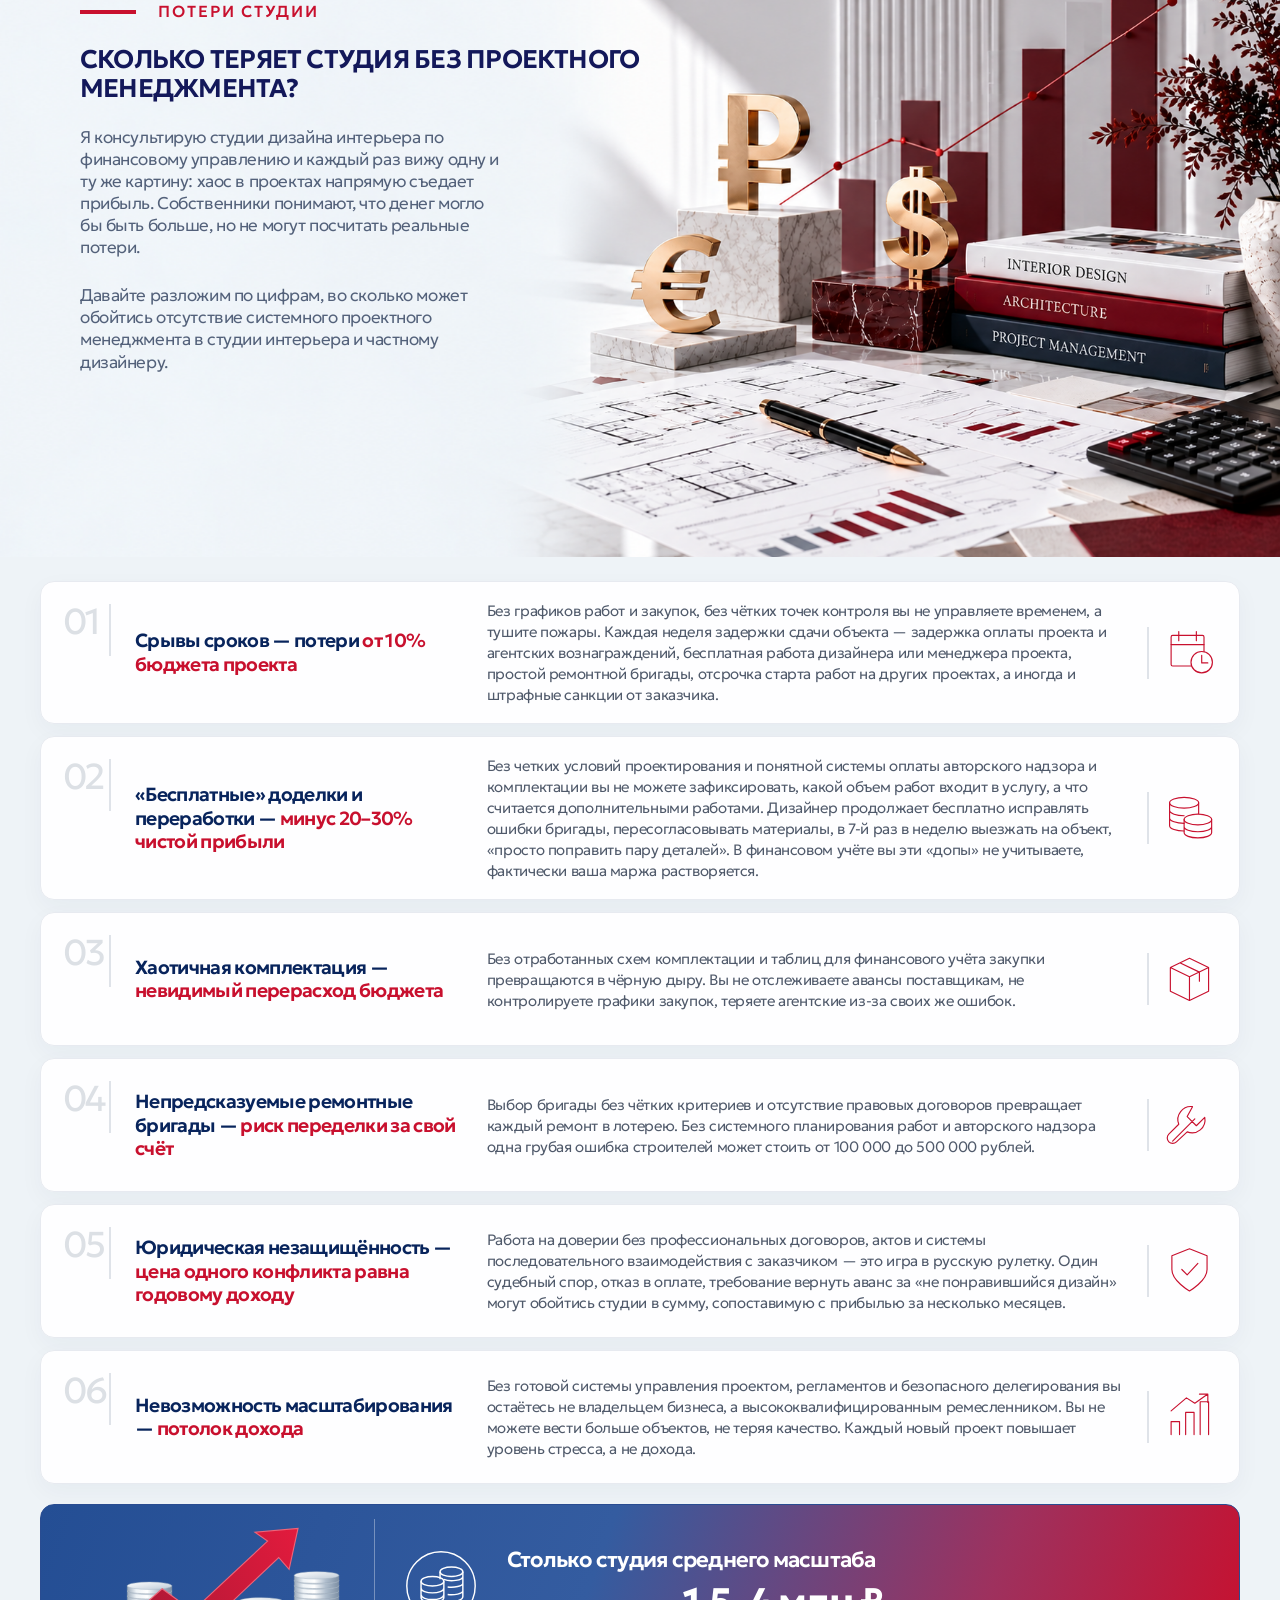
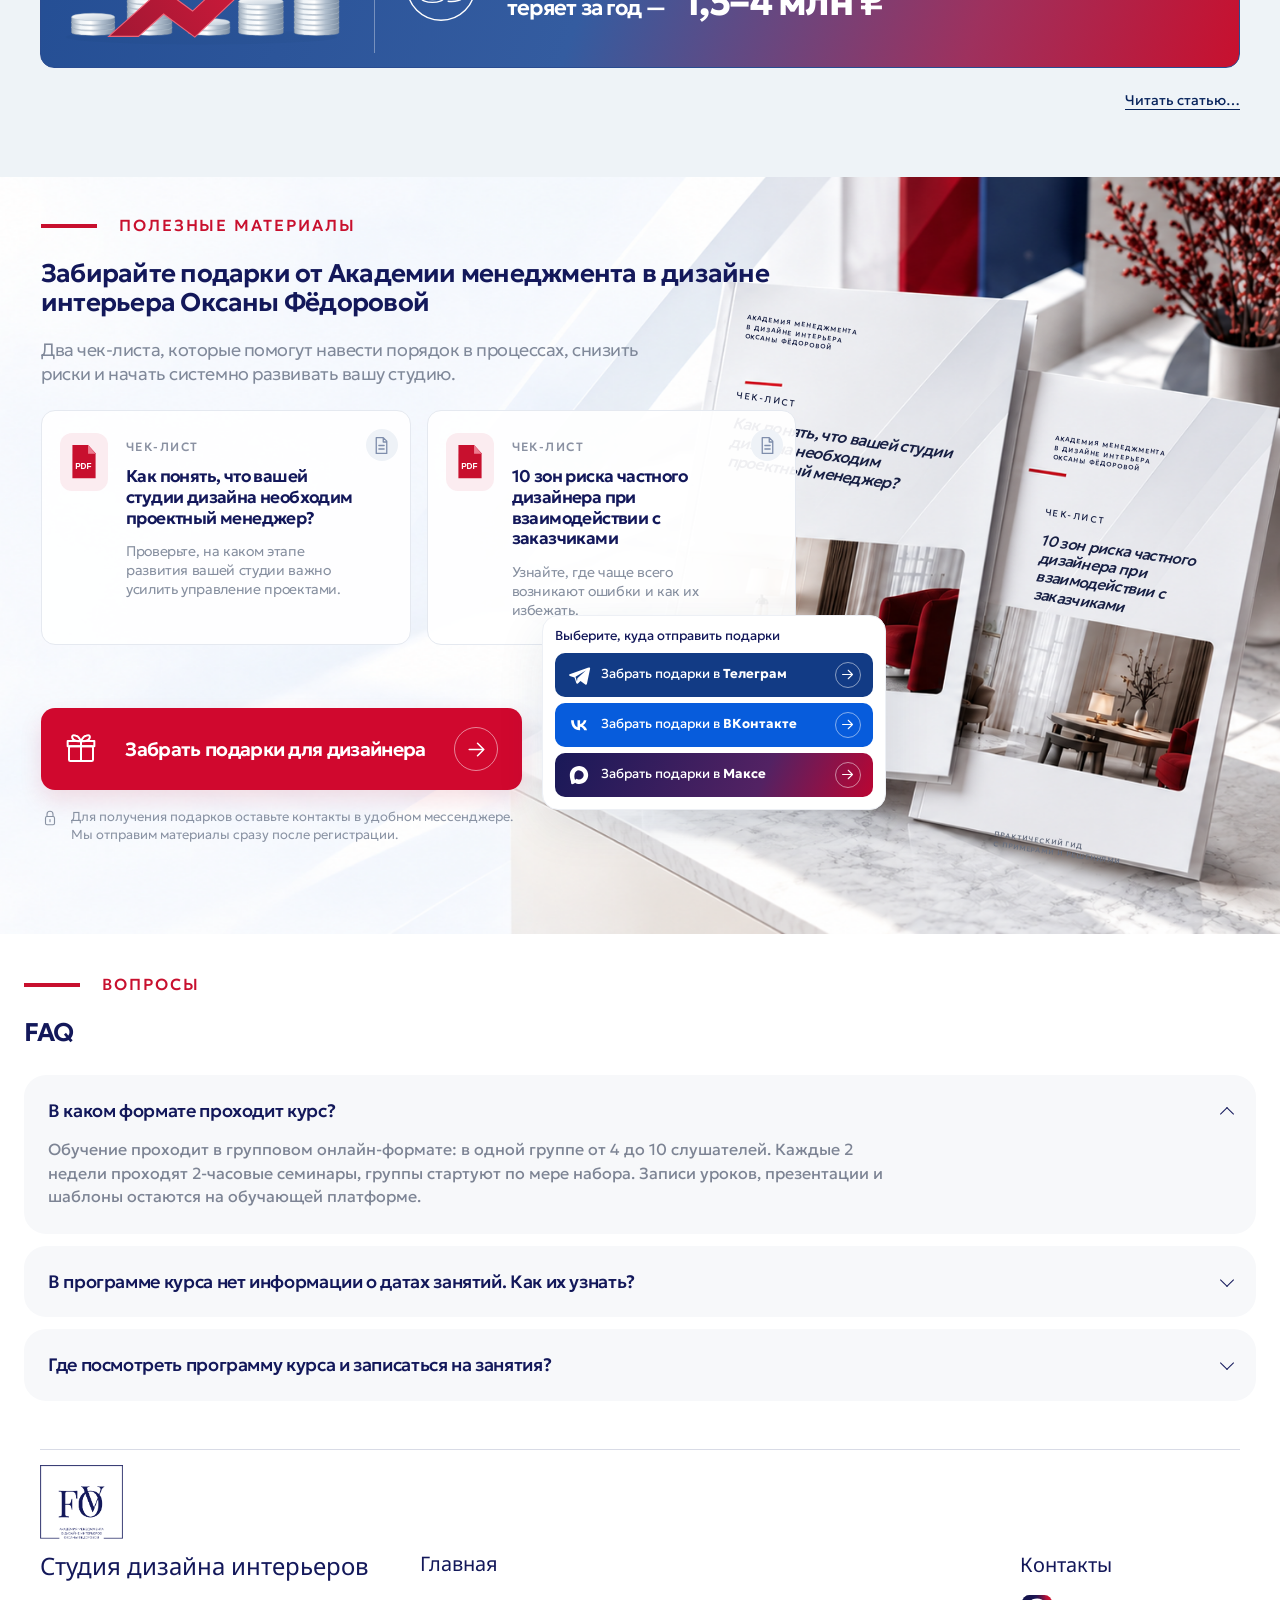
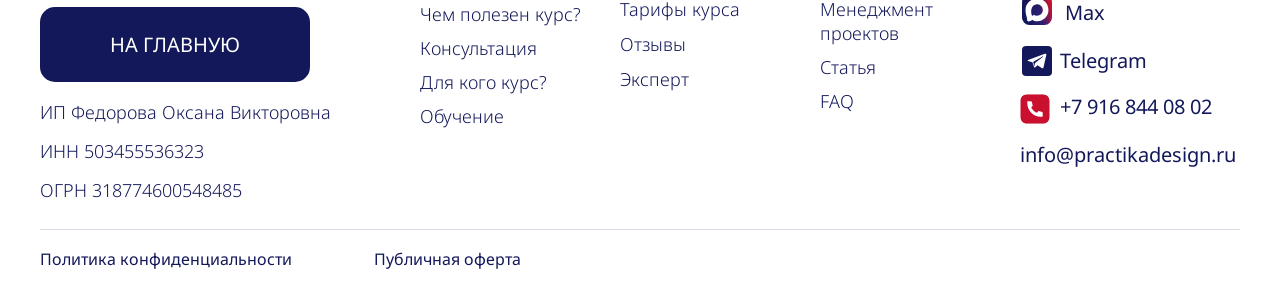
==== commit 528acf5c: "Fix growth card icon order and bullet markers" ====
--- a/index.html
+++ b/index.html
@@ -890,10 +890,10 @@
                 <ol class="grow__points">
                     <li>
                         <div class="grow__top">
+                            <span class="grow__ico" aria-hidden="true"><svg viewBox="0 0 24 24"><path fill="none" stroke="currentColor" stroke-linecap="round" stroke-linejoin="round" stroke-width="1.6" d="M12 3 5.5 6v5.5c0 4.2 2.6 7 6.5 8.5 3.9-1.5 6.5-4.3 6.5-8.5V6L12 3z"/></svg></span>
                             <span class="grow__num">01</span>
-                            <span class="grow__ico" aria-hidden="true"><svg viewBox="0 0 24 24"><path fill="none" stroke="currentColor" stroke-linecap="round" stroke-linejoin="round" stroke-width="1.6" d="M12 3 5.5 6v5.5c0 4.2 2.6 7 6.5 8.5 3.9-1.5 6.5-4.3 6.5-8.5V6L12 3z"/></svg></span>
-                        </div>
-                        <h3>Защита от финансовых рисков и манипуляций заказчиков</h3>
+                            <h3>Защита от финансовых рисков и манипуляций заказчиков</h3>
+                        </div>
                         <ul>
                             <li>Грамотные договоры, в которых прописаны этапы, сроки, зоны ответственности и условия оплаты.</li>
                             <li>Никаких споров в духе «я думал, это входит».</li>
@@ -902,10 +902,10 @@
                     </li>
                     <li>
                         <div class="grow__top">
+                            <span class="grow__ico" aria-hidden="true"><svg viewBox="0 0 24 24"><path fill="none" stroke="currentColor" stroke-linecap="round" stroke-linejoin="round" stroke-width="1.6" d="M4 19h16M7 19V11M12 19V5M17 19v-6"/></svg></span>
                             <span class="grow__num">02</span>
-                            <span class="grow__ico" aria-hidden="true"><svg viewBox="0 0 24 24"><path fill="none" stroke="currentColor" stroke-linecap="round" stroke-linejoin="round" stroke-width="1.6" d="M4 19h16M7 19V11M12 19V5M17 19v-6"/></svg></span>
-                        </div>
-                        <h3>Прозрачность и контроль на всех этапах</h3>
+                            <h3>Прозрачность и контроль на всех этапах</h3>
+                        </div>
                         <ul>
                             <li>Каждый этап проекта зафиксирован и понятен всем участникам.</li>
                             <li>Оплата привязана к конкретным результатам.</li>
@@ -914,10 +914,10 @@
                     </li>
                     <li>
                         <div class="grow__top">
+                            <span class="grow__ico" aria-hidden="true"><svg viewBox="0 0 24 24"><g fill="none" stroke="currentColor" stroke-linecap="round" stroke-linejoin="round" stroke-width="1.6"><path d="M7 3h7l5 5v13a1 1 0 0 1-1 1H7a1 1 0 0 1-1-1V4a1 1 0 0 1 1-1z"/><path d="M14 3v5h5M9 13h6M9 17h4"/></g></svg></span>
                             <span class="grow__num">03</span>
-                            <span class="grow__ico" aria-hidden="true"><svg viewBox="0 0 24 24"><g fill="none" stroke="currentColor" stroke-linecap="round" stroke-linejoin="round" stroke-width="1.6"><path d="M7 3h7l5 5v13a1 1 0 0 1-1 1H7a1 1 0 0 1-1-1V4a1 1 0 0 1 1-1z"/><path d="M14 3v5h5M9 13h6M9 17h4"/></g></svg></span>
-                        </div>
-                        <h3>Детализированный рабочий проект</h3>
+                            <h3>Детализированный рабочий проект</h3>
+                        </div>
                         <ul>
                             <li>Не просто красивые визуализации, а точная техническая документация для строителей и поставщиков.</li>
                             <li>Меньше ошибок на объекте, больше предсказуемости.</li>
@@ -925,10 +925,10 @@
                     </li>
                     <li>
                         <div class="grow__top">
+                            <span class="grow__ico" aria-hidden="true"><svg viewBox="0 0 24 24"><g fill="none" stroke="currentColor" stroke-linecap="round" stroke-linejoin="round" stroke-width="2"><path d="M8 2v3m8-3v3"/><rect width="18" height="18" x="3" y="3" rx="2"/><path d="M3 9h18M8 13h.01M12 13h.01M16 13h.01M8 17h.01M12 17h.01M16 17h.01"/></g></svg></span>
                             <span class="grow__num">04</span>
-                            <span class="grow__ico" aria-hidden="true"><svg viewBox="0 0 24 24"><g fill="none" stroke="currentColor" stroke-linecap="round" stroke-linejoin="round" stroke-width="2"><path d="M8 2v3m8-3v3"/><rect width="18" height="18" x="3" y="3" rx="2"/><path d="M3 9h18M8 13h.01M12 13h.01M16 13h.01M8 17h.01M12 17h.01M16 17h.01"/></g></svg></span>
-                        </div>
-                        <h3>Чёткие графики работ и закупок</h3>
+                            <h3>Чёткие графики работ и закупок</h3>
+                        </div>
                         <ul>
                             <li>Вы, клиент, подрядчики и поставщики видите все этапы.</li>
                             <li>Каждый знает, что, когда и кто делает.</li>
@@ -937,10 +937,10 @@
                     </li>
                     <li>
                         <div class="grow__top">
+                            <span class="grow__ico" aria-hidden="true"><svg viewBox="0 0 24 24"><path fill="none" stroke="currentColor" stroke-linecap="round" stroke-linejoin="round" stroke-width="2" d="M16 10a2 2 0 0 1-2 2H6.828a2 2 0 0 0-1.414.586l-2.202 2.202A.71.71 0 0 1 2 14.286V4a2 2 0 0 1 2-2h10a2 2 0 0 1 2 2zm4-1a2 2 0 0 1 2 2v10.286a.71.71 0 0 1-1.212.502l-2.202-2.202A2 2 0 0 0 17.172 19H10a2 2 0 0 1-2-2v-1"/></svg></span>
                             <span class="grow__num">05</span>
-                            <span class="grow__ico" aria-hidden="true"><svg viewBox="0 0 24 24"><path fill="none" stroke="currentColor" stroke-linecap="round" stroke-linejoin="round" stroke-width="2" d="M16 10a2 2 0 0 1-2 2H6.828a2 2 0 0 0-1.414.586l-2.202 2.202A.71.71 0 0 1 2 14.286V4a2 2 0 0 1 2-2h10a2 2 0 0 1 2 2zm4-1a2 2 0 0 1 2 2v10.286a.71.71 0 0 1-1.212.502l-2.202-2.202A2 2 0 0 0 17.172 19H10a2 2 0 0 1-2-2v-1"/></svg></span>
-                        </div>
-                        <h3>Регламенты взаимодействия</h3>
+                            <h3>Регламенты взаимодействия</h3>
+                        </div>
                         <ul>
                             <li>Понятные правила общения с клиентом, подрядчиками и поставщиками: каналы связи, сроки ответов, порядок согласований.</li>
                             <li>Вместо бесконечных созвонов и неразберихи вы получаете спокойствие, доверие и профессиональную репутацию.</li>
@@ -948,10 +948,10 @@
                     </li>
                     <li>
                         <div class="grow__top">
+                            <span class="grow__ico" aria-hidden="true"><svg viewBox="0 0 512 512.001"><g fill="currentColor"><path d="M256.855 178.625c7.047 0 12.754-5.71 12.754-12.754s-5.707-12.754-12.754-12.754c-56.347 0-102.027 45.68-102.027 102.031 0 56.348 45.68 102.028 102.027 102.028 56.352 0 102.032-45.68 102.032-102.028 0-7.046-5.711-12.753-12.754-12.753s-12.754 5.707-12.754 12.753c0 42.262-34.258 76.524-76.524 76.524-42.261 0-76.523-34.262-76.523-76.524 0-42.265 34.262-76.523 76.523-76.523"/><path d="M500.2 179.395c-2.216-6.692-9.434-10.32-16.13-8.106-6.539 2.164-10.18 9.125-8.23 15.73 38.14 121.458-29.399 250.836-150.856 288.977-121.453 38.14-250.832-29.398-288.972-150.855C-2.133 203.684 65.41 74.305 186.863 36.164a230.52 230.52 0 0 1 138.121 0c6.75 2.035 13.871-1.785 15.907-8.535 2.004-6.649-1.672-13.676-8.278-15.824C197.75-30.508 54.117 44.52 11.805 179.387-30.508 314.25 44.523 457.883 179.387 500.195c134.867 42.313 278.496-32.715 320.808-167.582a255.93 255.93 0 0 0 .004-153.218"/><path d="M281.145 91.117c.066-7.262-5.512-13.332-12.754-13.875-3.809-.324-7.621-.648-11.532-.648-98.613 0-178.554 79.941-178.554 178.554 0 98.61 79.941 178.551 178.554 178.551 98.61 0 178.551-79.941 178.551-178.55 0-4.614-.281-9.223-.847-13.801-1.02-7-7.52-11.848-14.52-10.828-7 1.015-11.848 7.52-10.832 14.52.039.265.086.526.14.792.278 3.09.551 6.152.551 9.309.004 84.527-68.515 153.046-153.039 153.054-84.527.004-153.047-68.52-153.05-153.043s68.511-153.047 153.039-153.05h.003c3.165 0 6.23.273 9.313.546l2.39.2c6.665.285 12.297-4.887 12.579-11.551q.004-.093.008-.18"/><path d="M333.379 114.855v45.735l-85.54 85.539c-5.066 4.894-5.206 12.969-.312 18.035s12.97 5.207 18.035.313q.16-.153.313-.313l85.54-85.539h45.733c3.383 0 6.625-1.344 9.02-3.738l76.52-76.524c4.98-4.98 4.98-13.054 0-18.035a12.75 12.75 0 0 0-9.016-3.734H435.41V38.332c0-7.043-5.71-12.754-12.758-12.75a12.75 12.75 0 0 0-9.011 3.734l-76.524 76.524a12.74 12.74 0 0 0-3.738 9.015m25.508 5.282 51.015-51.016v20.227c0 7.043 5.711 12.754 12.754 12.754h20.227l-51.016 51.015h-32.98z"/></g></svg></span>
                             <span class="grow__num">06</span>
-                            <span class="grow__ico" aria-hidden="true"><svg viewBox="0 0 512 512.001"><g fill="currentColor"><path d="M256.855 178.625c7.047 0 12.754-5.71 12.754-12.754s-5.707-12.754-12.754-12.754c-56.347 0-102.027 45.68-102.027 102.031 0 56.348 45.68 102.028 102.027 102.028 56.352 0 102.032-45.68 102.032-102.028 0-7.046-5.711-12.753-12.754-12.753s-12.754 5.707-12.754 12.753c0 42.262-34.258 76.524-76.524 76.524-42.261 0-76.523-34.262-76.523-76.524 0-42.265 34.262-76.523 76.523-76.523"/><path d="M500.2 179.395c-2.216-6.692-9.434-10.32-16.13-8.106-6.539 2.164-10.18 9.125-8.23 15.73 38.14 121.458-29.399 250.836-150.856 288.977-121.453 38.14-250.832-29.398-288.972-150.855C-2.133 203.684 65.41 74.305 186.863 36.164a230.52 230.52 0 0 1 138.121 0c6.75 2.035 13.871-1.785 15.907-8.535 2.004-6.649-1.672-13.676-8.278-15.824C197.75-30.508 54.117 44.52 11.805 179.387-30.508 314.25 44.523 457.883 179.387 500.195c134.867 42.313 278.496-32.715 320.808-167.582a255.93 255.93 0 0 0 .004-153.218"/><path d="M281.145 91.117c.066-7.262-5.512-13.332-12.754-13.875-3.809-.324-7.621-.648-11.532-.648-98.613 0-178.554 79.941-178.554 178.554 0 98.61 79.941 178.551 178.554 178.551 98.61 0 178.551-79.941 178.551-178.55 0-4.614-.281-9.223-.847-13.801-1.02-7-7.52-11.848-14.52-10.828-7 1.015-11.848 7.52-10.832 14.52.039.265.086.526.14.792.278 3.09.551 6.152.551 9.309.004 84.527-68.515 153.046-153.039 153.054-84.527.004-153.047-68.52-153.05-153.043s68.511-153.047 153.039-153.05h.003c3.165 0 6.23.273 9.313.546l2.39.2c6.665.285 12.297-4.887 12.579-11.551q.004-.093.008-.18"/><path d="M333.379 114.855v45.735l-85.54 85.539c-5.066 4.894-5.206 12.969-.312 18.035s12.97 5.207 18.035.313q.16-.153.313-.313l85.54-85.539h45.733c3.383 0 6.625-1.344 9.02-3.738l76.52-76.524c4.98-4.98 4.98-13.054 0-18.035a12.75 12.75 0 0 0-9.016-3.734H435.41V38.332c0-7.043-5.71-12.754-12.758-12.75a12.75 12.75 0 0 0-9.011 3.734l-76.524 76.524a12.74 12.74 0 0 0-3.738 9.015m25.508 5.282 51.015-51.016v20.227c0 7.043 5.711 12.754 12.754 12.754h20.227l-51.016 51.015h-32.98z"/></g></svg></span>
-                        </div>
-                        <h3>Предсказуемый результат</h3>
+                            <h3>Предсказуемый результат</h3>
+                        </div>
                         <ul>
                             <li>Работа по системе снижает ваш стресс и повышает доверие клиентов.</li>
                             <li>Заказчики ценят надёжность и прозрачность, уважают ваше время и труд.</li>
--- a/assets/css/styles.css
+++ b/assets/css/styles.css
@@ -2624,9 +2624,9 @@
 }
 
 .grow__top {
-  display: flex;
-  align-items: flex-start;
-  justify-content: space-between;
+  display: grid;
+  grid-template-columns: 60px auto minmax(0, 1fr);
+  align-items: center;
   gap: 12px;
 }
 
@@ -2640,11 +2640,11 @@
 
 .grow__ico {
   display: block;
-  flex: 0 0 auto;
-  width: 44px;
-  height: 44px;
+  width: 60px;
+  padding: 6px 15px 6px 0;
+  border-right: 1px solid #a4a8b0;
   margin-top: 0;
-  color: #4a63e8;
+  color: var(--navy);
 }
 
 .grow__ico svg {
@@ -2654,7 +2654,9 @@
 }
 
 .grow .grow__points h3 {
-  margin: 18px 0 0;
+  min-width: 0;
+  margin: 0;
+  overflow-wrap: anywhere;
   color: var(--navy);
   font-size: 22px;
   font-weight: 700;
@@ -2687,7 +2689,8 @@
   height: 14px;
   margin-top: 2px;
   border: 1.5px solid var(--navy);
-  border-radius: 50%;
+  border-radius: 4px;
+  background: radial-gradient(circle, var(--navy) 0 2px, transparent 2.5px);
 }
 
 .grow__close {
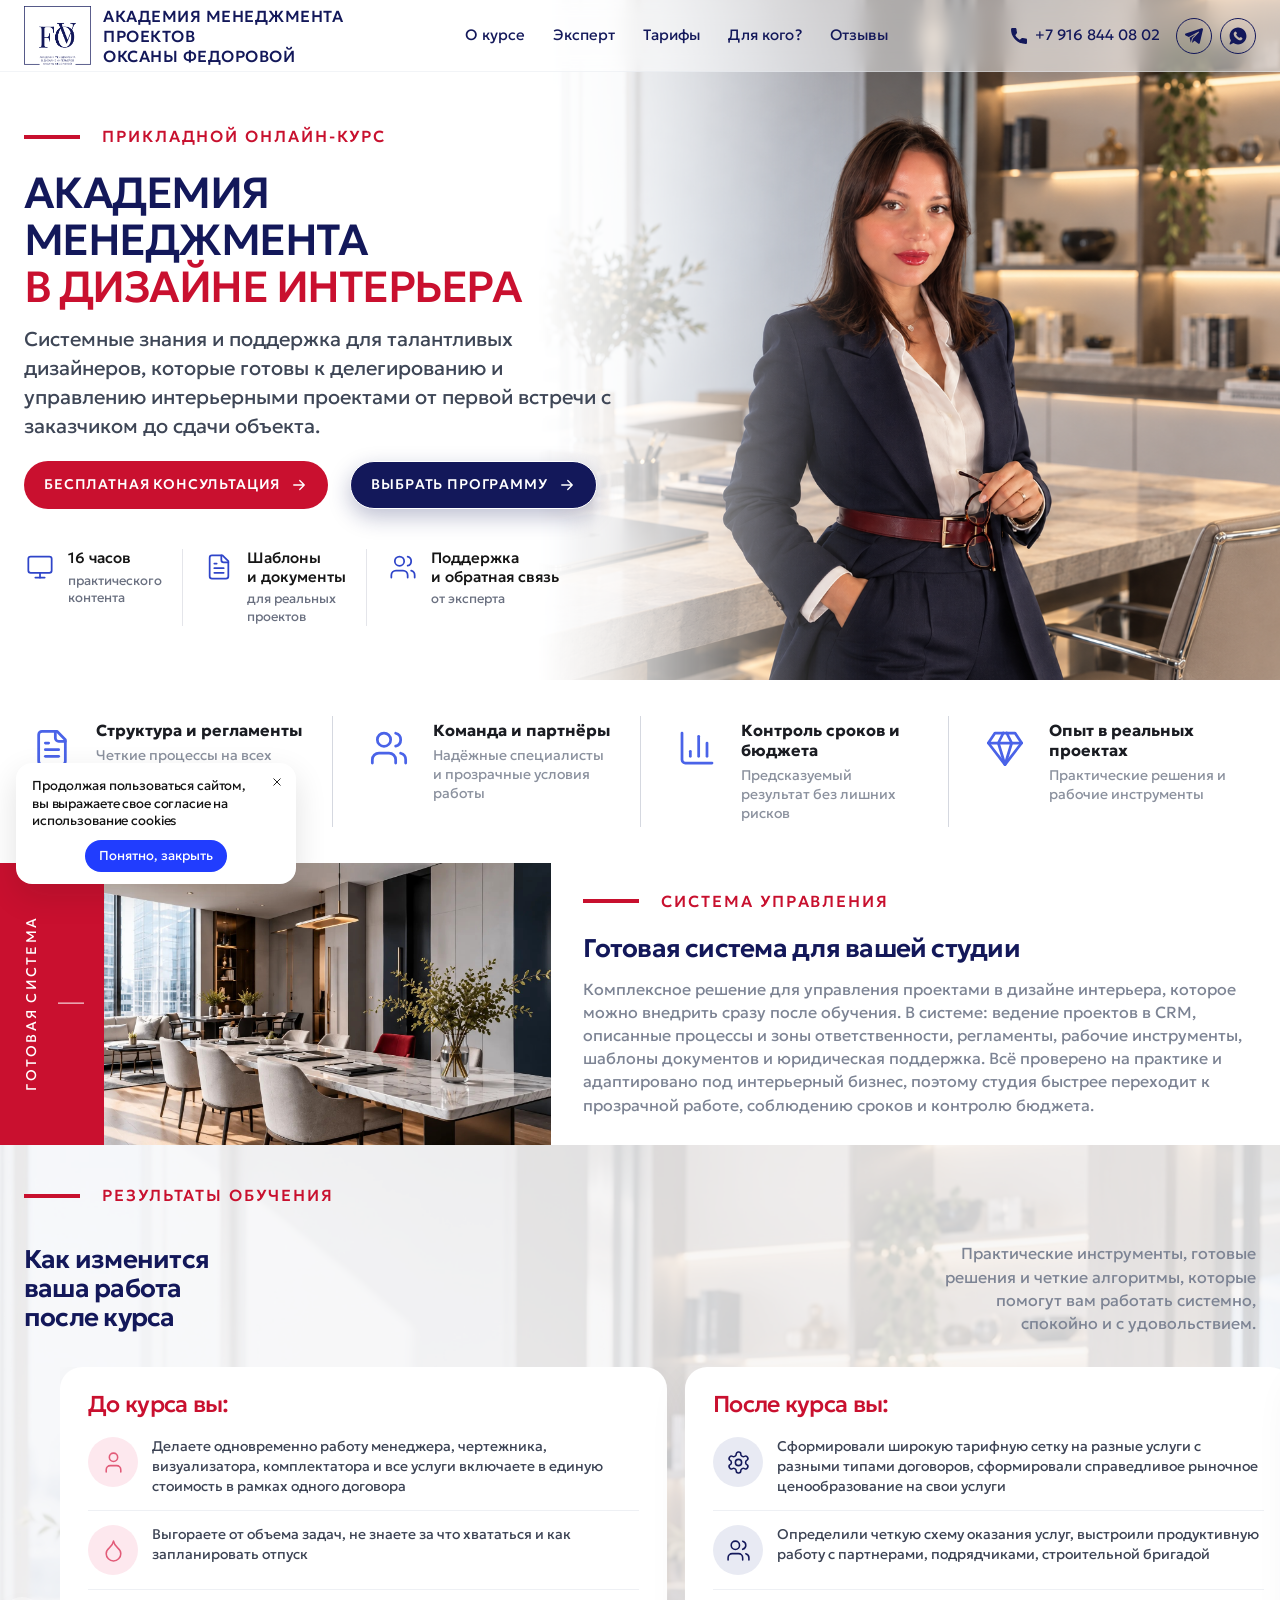
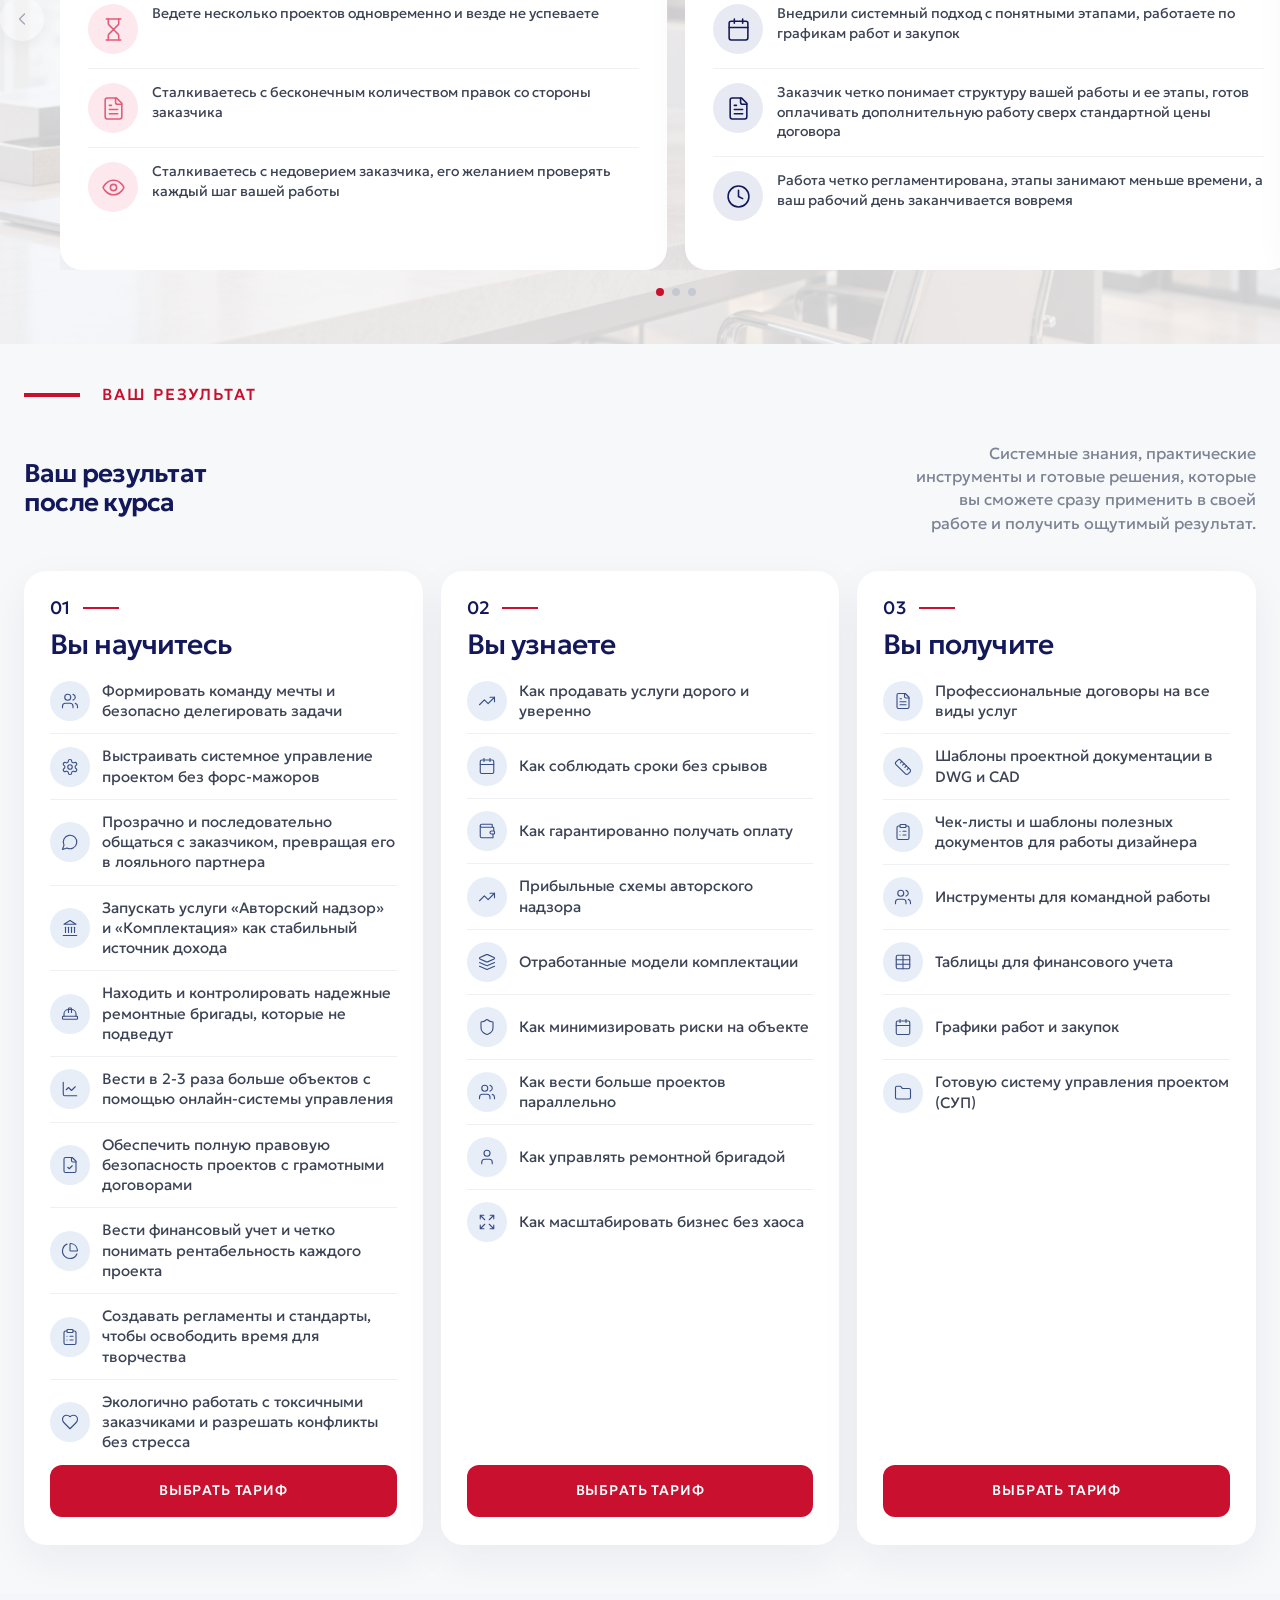
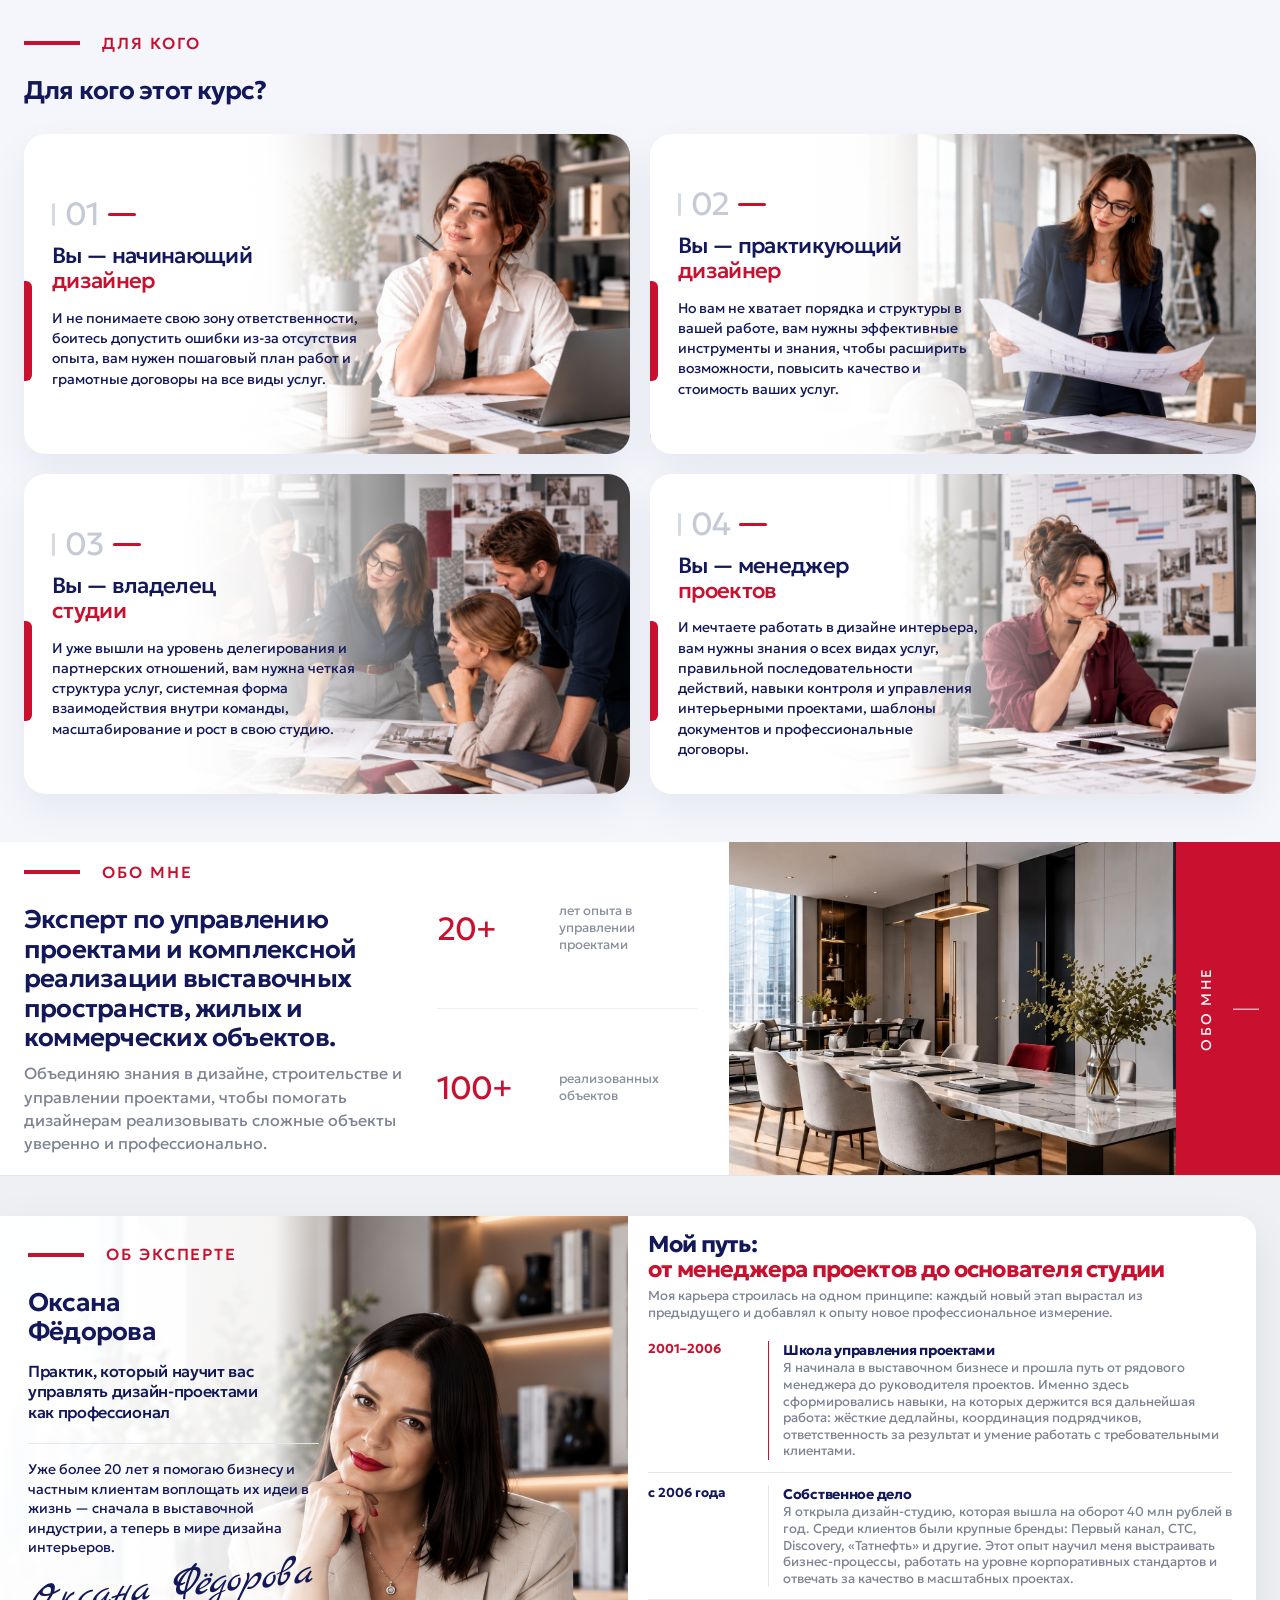
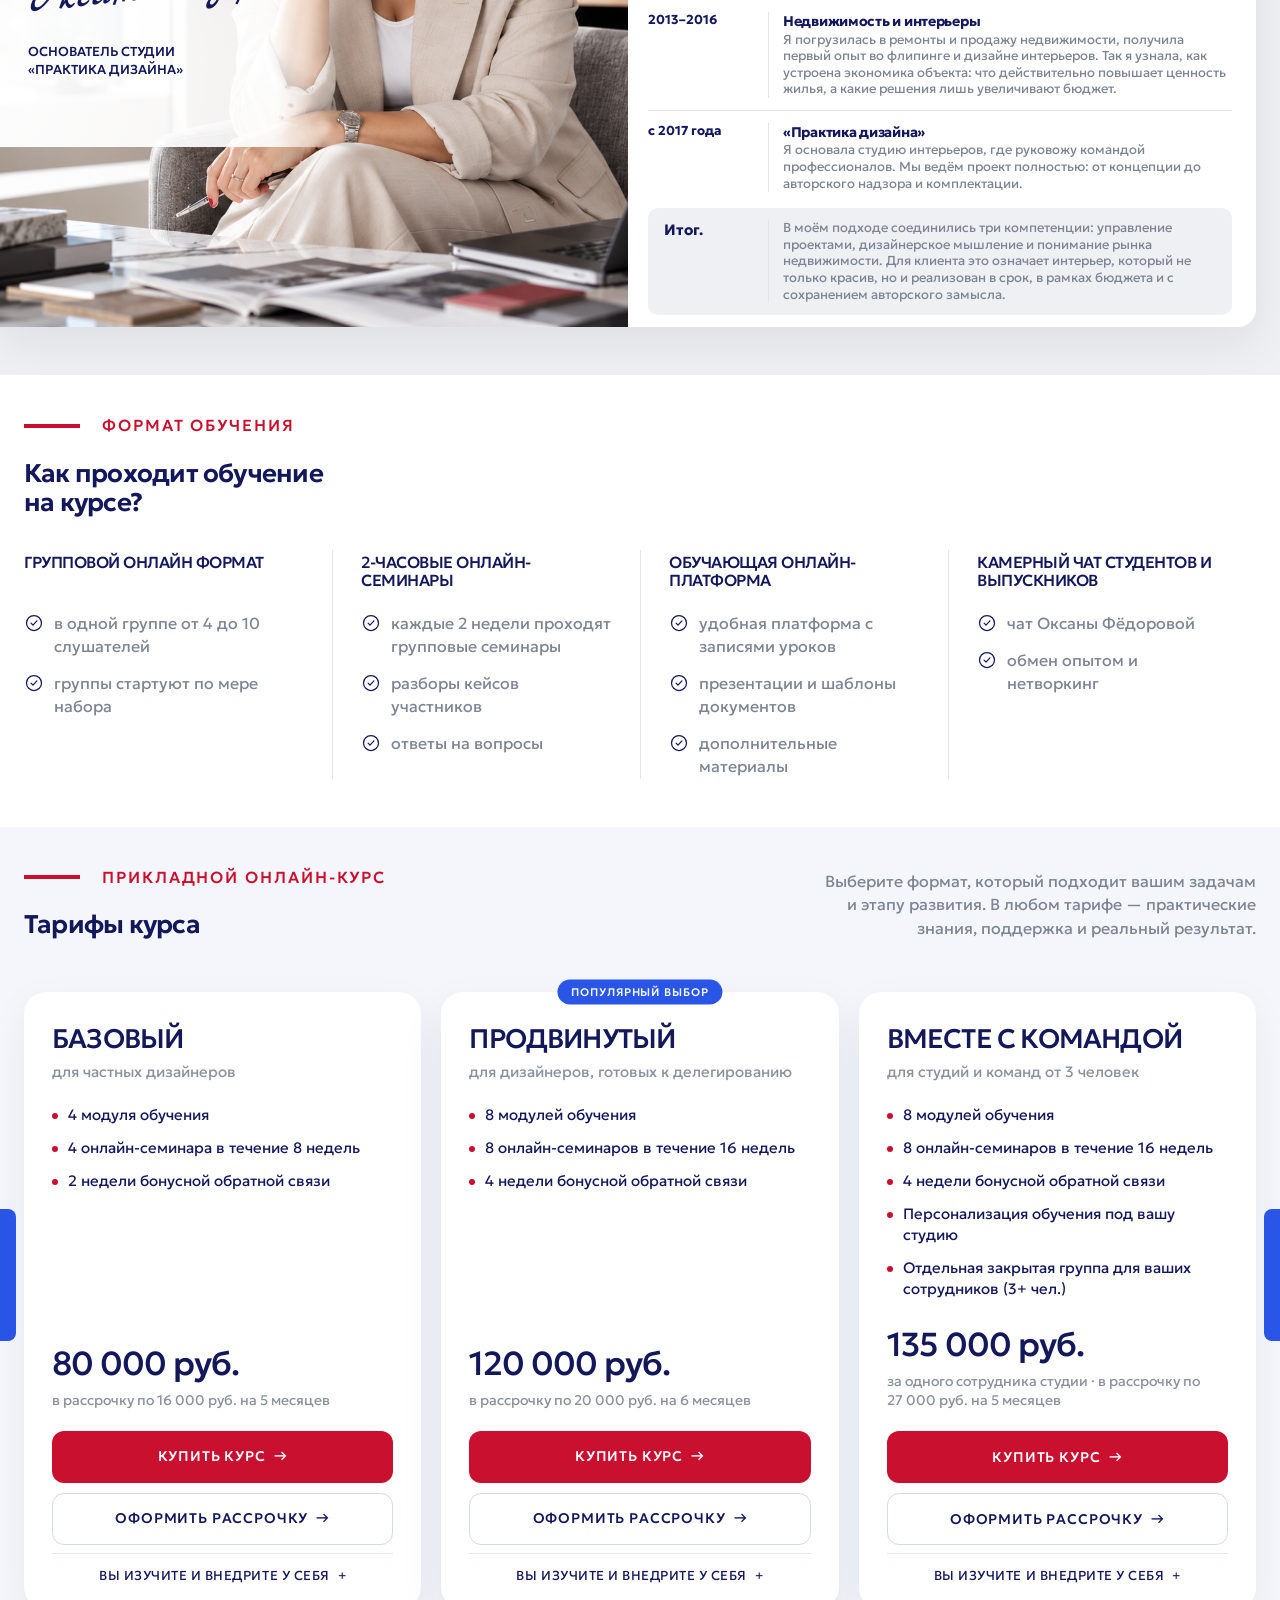
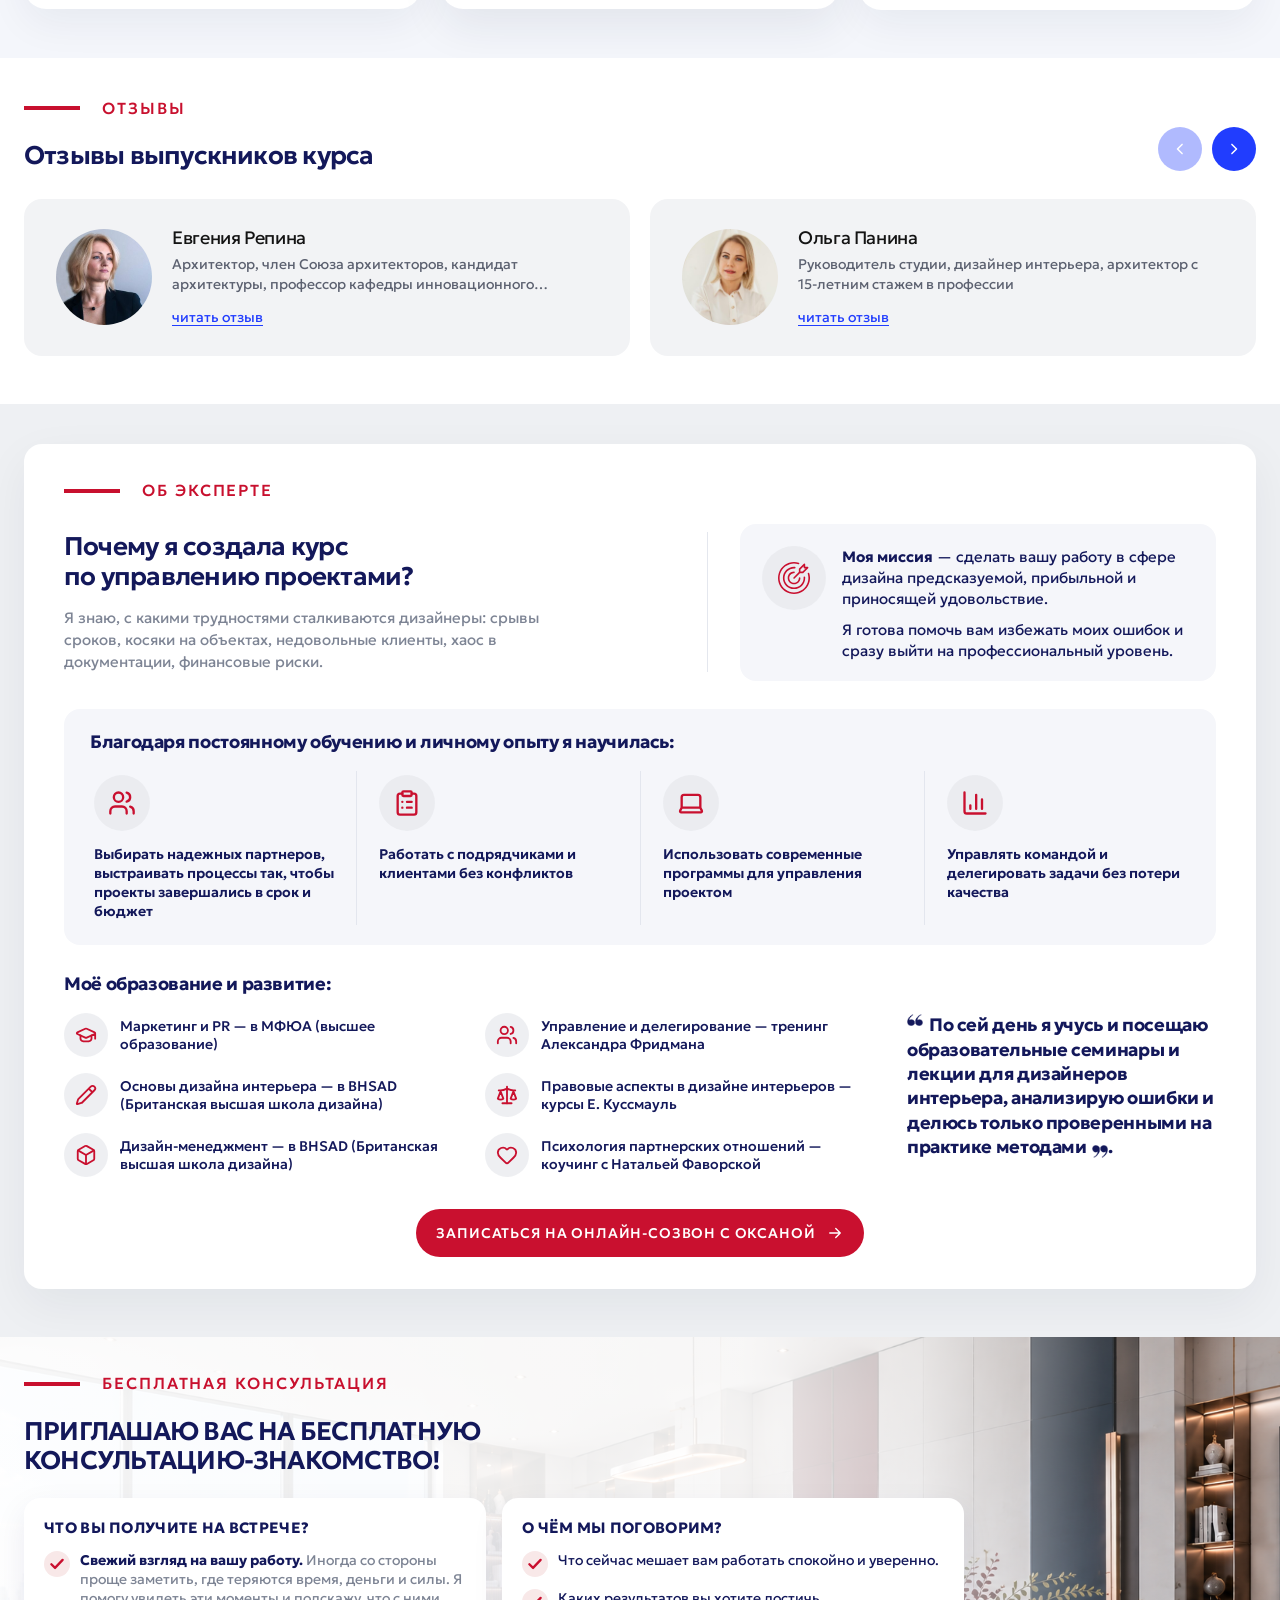
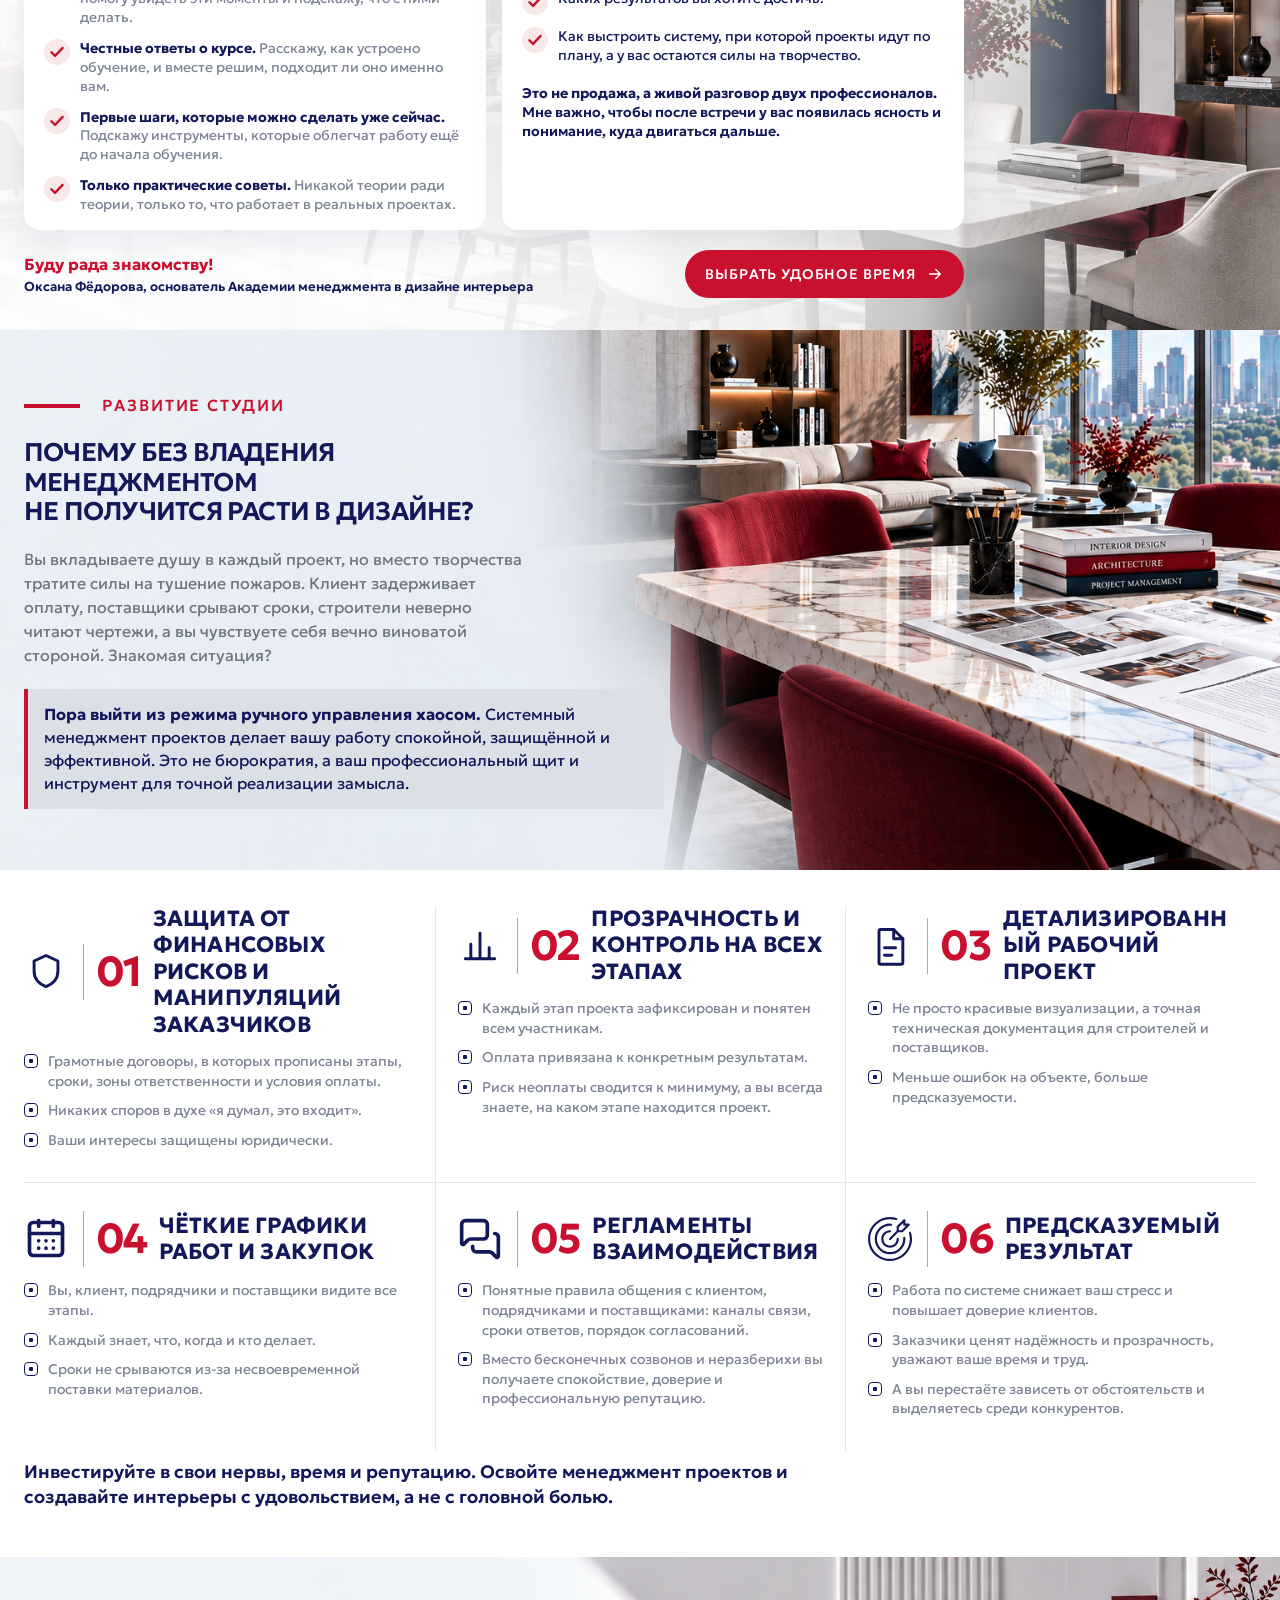
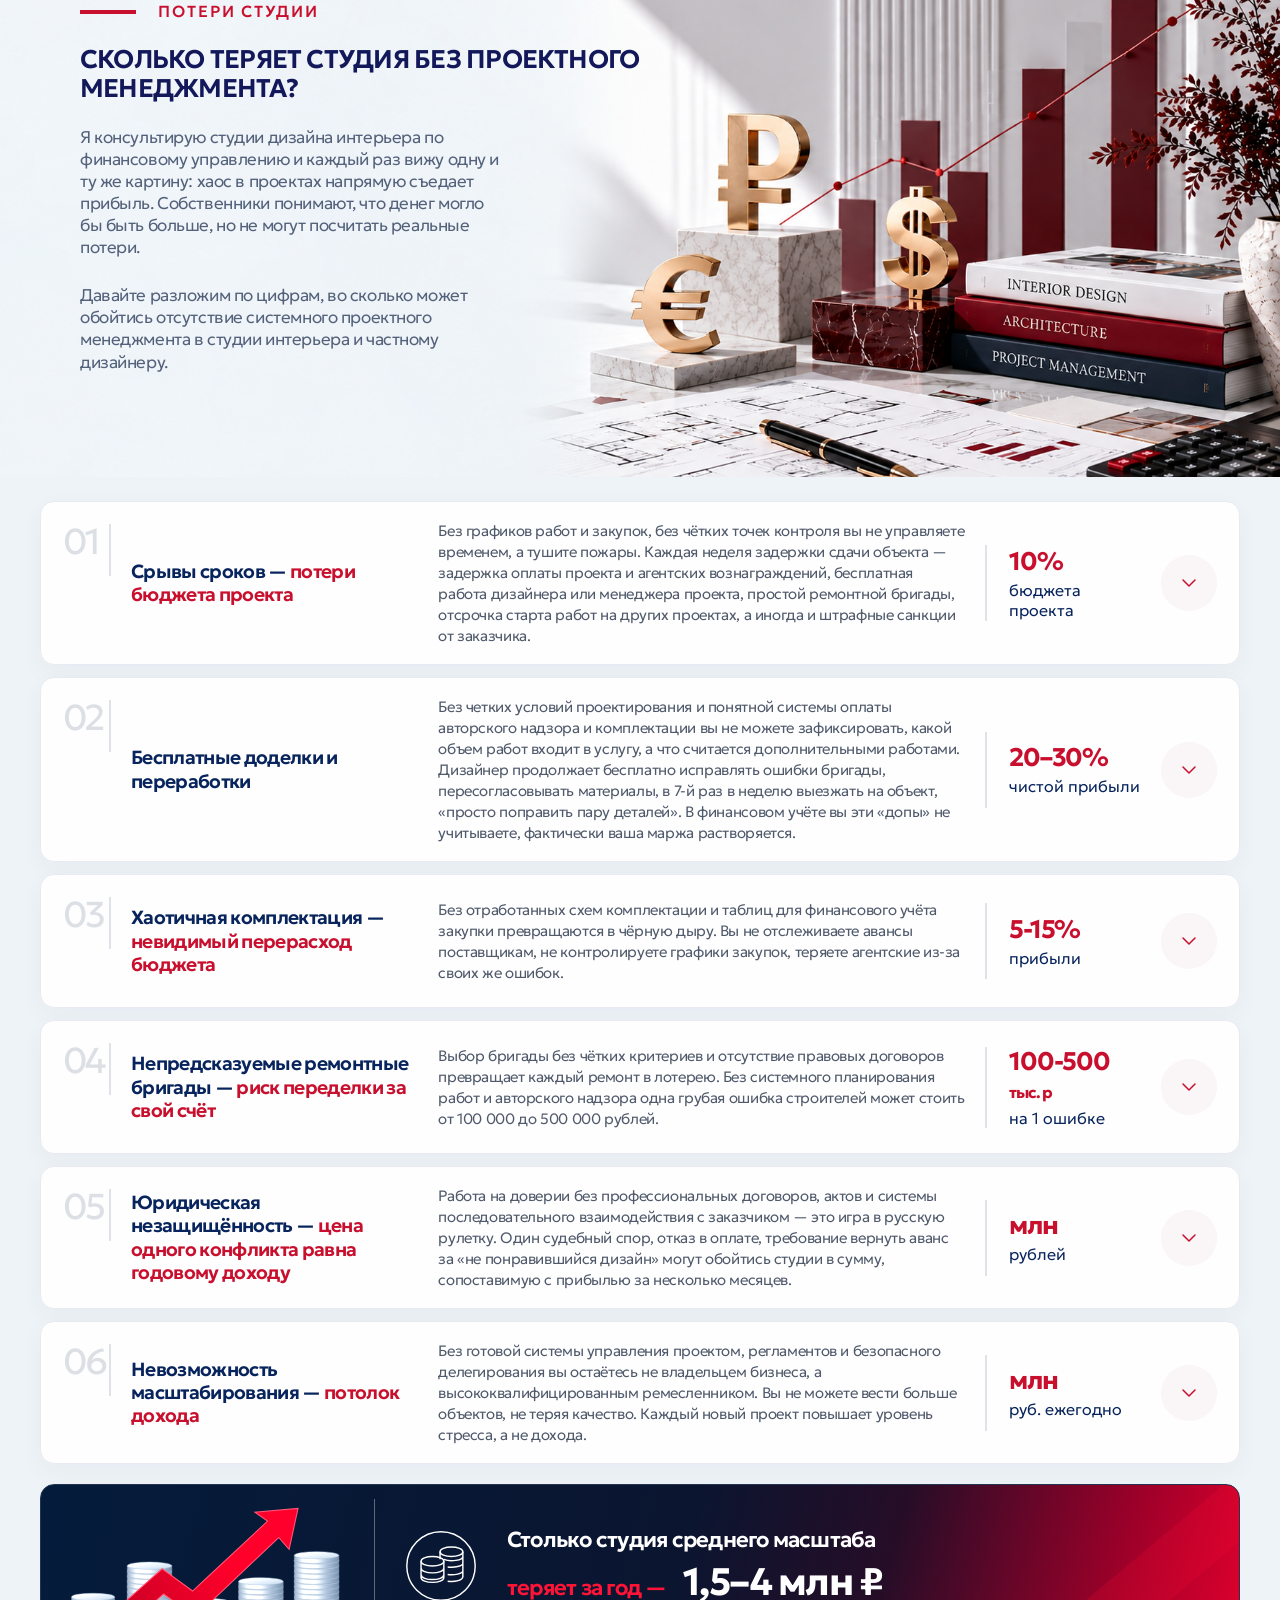
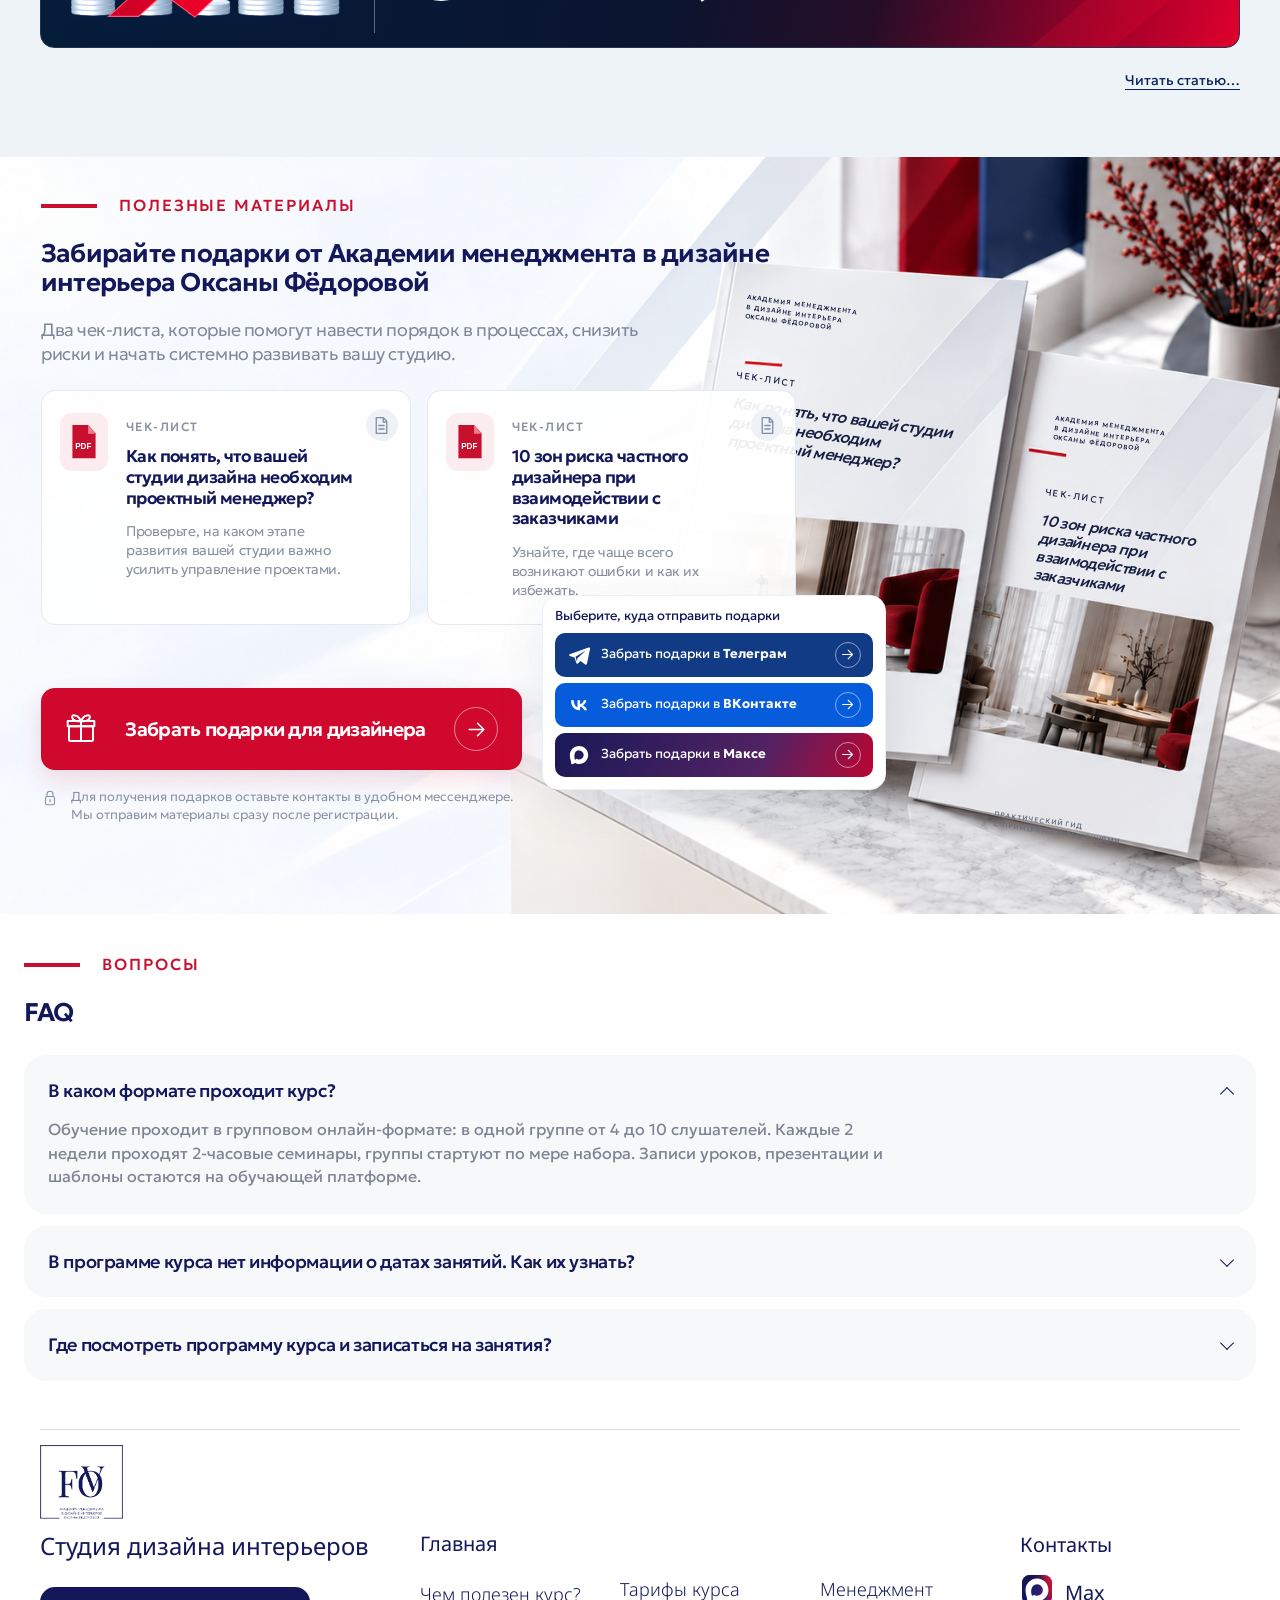
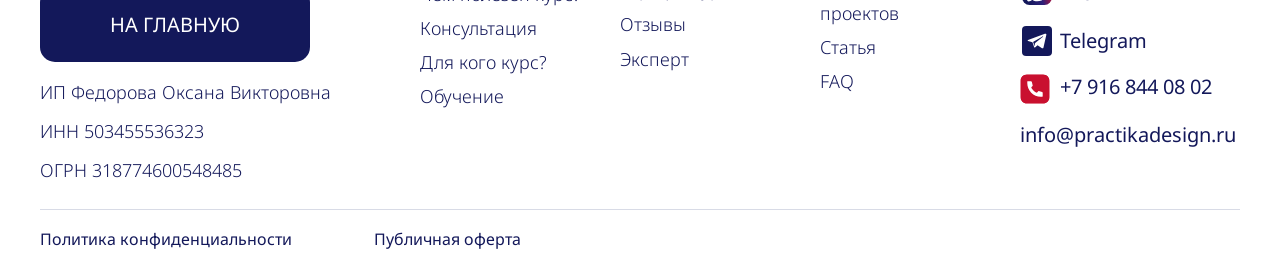
==== commit 1d669c50: "Refine studio loss cards, banner styling, and consent typography" ====
--- a/index.html
+++ b/index.html
@@ -980,9 +980,10 @@
                         <details class="losses__detail">
                             <summary class="losses__summary">
                                 <span class="losses__number" aria-hidden="true">01</span>
-                                <h3 class="losses__title">Срывы сроков —  потери <em>от 10%  бюджета проекта</em></h3>
+                                <h3 class="losses__title">Срывы сроков — <em>потери бюджета проекта</em></h3>
                                 <span class="losses__description">Без графиков работ и закупок, без чётких точек контроля вы не управляете временем, а тушите пожары. Каждая неделя задержки сдачи объекта — задержка оплаты проекта и агентских вознаграждений, бесплатная работа дизайнера или менеджера проекта, простой ремонтной бригады, отсрочка старта работ на других проектах, а иногда и штрафные санкции от заказчика.</span>
-                                <svg class="losses__icon" viewBox="0 0 68 68" fill="none" stroke="currentColor" stroke-width="1.8" stroke-linecap="round" stroke-linejoin="round" aria-hidden="true"><rect x="8" y="11" width="43" height="40" rx="2"/><path d="M8 23h43M18 6v12M41 6v12"/><circle cx="48" cy="46" r="14" fill="white"/><path d="M48 37v10h8"/></svg>
+                                <span class="losses__metric"><strong>10%</strong><span>бюджета проекта</span></span>
+                                <span class="losses__toggle" aria-hidden="true"><svg viewBox="0 0 24 24" fill="none" stroke="currentColor" stroke-width="2.5" stroke-linecap="round" stroke-linejoin="round"><path d="m6 9 6 6 6-6"/></svg></span>
                             </summary>
                             <div class="losses__more"><p>Кроме того, затянутый проект блокирует репутацию и будущие заказы. При среднем чеке студии в 3 млн рублей срыв сроков на месяц легко обходится в 300 000 рублей прямых и косвенных убытков.</p></div>
                         </details>
@@ -991,9 +992,10 @@
                         <details class="losses__detail">
                             <summary class="losses__summary">
                                 <span class="losses__number" aria-hidden="true">02</span>
-                                <h3 class="losses__title">«Бесплатные»  доделки и переработки —  <em>минус 20–30%  чистой прибыли</em></h3>
+                                <h3 class="losses__title">Бесплатные доделки и переработки</h3>
                                 <span class="losses__description">Без четких условий проектирования и понятной системы оплаты авторского надзора и комплектации вы не можете зафиксировать, какой объем работ входит в услугу, а что считается дополнительными работами. Дизайнер продолжает бесплатно исправлять ошибки бригады, пересогласовывать материалы, в 7-й раз в неделю выезжать на объект, «просто поправить пару деталей». В финансовом учёте вы эти «допы» не учитываете, фактически ваша маржа растворяется.</span>
-                                <svg class="losses__icon" viewBox="0 0 68 68" fill="none" stroke="currentColor" stroke-width="1.8" stroke-linecap="round" stroke-linejoin="round" aria-hidden="true"><ellipse cx="25" cy="14" rx="19" ry="7"/><path d="M6 14v30c0 4 9 7 19 7M6 24c0 4 9 7 19 7M6 34c0 4 9 7 19 7M44 14v14"/><ellipse cx="43" cy="36" rx="18" ry="7" fill="white"/><path d="M25 36v17c0 4 8 7 18 7s18-3 18-7V36M25 45c0 4 8 7 18 7s18-3 18-7"/></svg>
+                                <span class="losses__metric"><strong>20–30%</strong><span>чистой прибыли</span></span>
+                                <span class="losses__toggle" aria-hidden="true"><svg viewBox="0 0 24 24" fill="none" stroke="currentColor" stroke-width="2.5" stroke-linecap="round" stroke-linejoin="round"><path d="m6 9 6 6 6-6"/></svg></span>
                             </summary>
                             <div class="losses__more"><p>Если студия теряет всего 50 000–100 000 рублей на одном объекте из-за неучтённых доделок, то при 5–10 проектах в год это до 1 млн рублей чистой прибыли, которую вы недополучили.</p></div>
                         </details>
@@ -1002,9 +1004,10 @@
                         <details class="losses__detail">
                             <summary class="losses__summary">
                                 <span class="losses__number" aria-hidden="true">03</span>
-                                <h3 class="losses__title">Хаотичная комплектация —  <em>невидимый перерасход бюджета</em></h3>
+                                <h3 class="losses__title">Хаотичная комплектация — <em>невидимый перерасход бюджета</em></h3>
                                 <span class="losses__description">Без отработанных схем комплектации и таблиц для финансового учёта закупки превращаются в чёрную дыру. Вы не отслеживаете авансы поставщикам, не контролируете графики закупок, теряете агентские из-за своих же ошибок.</span>
-                                <svg class="losses__icon" viewBox="0 0 68 68" fill="none" stroke="currentColor" stroke-width="1.8" stroke-linecap="round" stroke-linejoin="round" aria-hidden="true"><path d="m7 19 25-12 25 12v31L32 62 7 50Z M7 19l25 12 25-12M32 31v31M20 13l25 12v12"/></svg>
+                                <span class="losses__metric"><strong>5-15%</strong><span>прибыли</span></span>
+                                <span class="losses__toggle" aria-hidden="true"><svg viewBox="0 0 24 24" fill="none" stroke="currentColor" stroke-width="2.5" stroke-linecap="round" stroke-linejoin="round"><path d="m6 9 6 6 6-6"/></svg></span>
                             </summary>
                             <div class="losses__more"><p>На каждом проекте утекает от 5 до 15% вашей прибыли. Посчитайте объем закупок в проекте и умножьте на % потери, ощутимо, не правда ли?</p></div>
                         </details>
@@ -1013,9 +1016,10 @@
                         <details class="losses__detail">
                             <summary class="losses__summary">
                                 <span class="losses__number" aria-hidden="true">04</span>
-                                <h3 class="losses__title">Непредсказуемые ремонтные бригады —  <em>риск переделки за свой счёт</em></h3>
+                                <h3 class="losses__title">Непредсказуемые ремонтные бригады — <em>риск переделки за свой счёт</em></h3>
                                 <span class="losses__description">Выбор бригады без чётких критериев и отсутствие правовых договоров превращает каждый ремонт в лотерею. Без системного планирования работ и авторского надзора одна грубая ошибка строителей может стоить от 100 000 до 500 000 рублей.</span>
-                                <svg class="losses__icon" viewBox="0 0 68 68" fill="none" stroke="currentColor" stroke-width="1.8" stroke-linecap="round" stroke-linejoin="round" aria-hidden="true"><path d="m10 55 29-29M36 10a17 17 0 0 0-18 23L5 46a7 7 0 0 0 10 10l14-13a17 17 0 0 0 23-19L41 35l-12-12Z"/></svg>
+                                <span class="losses__metric"><strong>100-500 <small>тыс. р</small></strong><span>на 1 ошибке</span></span>
+                                <span class="losses__toggle" aria-hidden="true"><svg viewBox="0 0 24 24" fill="none" stroke="currentColor" stroke-width="2.5" stroke-linecap="round" stroke-linejoin="round"><path d="m6 9 6 6 6-6"/></svg></span>
                             </summary>
                             <div class="losses__more"><p>А если заказчик откажется платить, сумма полностью ляжет на Исполнителя. Без четких инструментов командного взаимодействия, системы отчетности и фиксации вы не можете вовремя увидеть проблему и предотвратить убытки.</p></div>
                         </details>
@@ -1024,9 +1028,10 @@
                         <details class="losses__detail">
                             <summary class="losses__summary">
                                 <span class="losses__number" aria-hidden="true">05</span>
-                                <h3 class="losses__title">Юридическая незащищённость —  <em>цена одного конфликта равна годовому доходу</em></h3>
+                                <h3 class="losses__title">Юридическая незащищённость — <em>цена одного конфликта равна годовому доходу</em></h3>
                                 <span class="losses__description">Работа на доверии без профессиональных договоров, актов и системы последовательного взаимодействия с заказчиком — это игра в русскую рулетку. Один судебный спор, отказ в оплате, требование вернуть аванс за «не понравившийся дизайн» могут обойтись студии в сумму, сопоставимую с прибылью за несколько месяцев.</span>
-                                <svg class="losses__icon" viewBox="0 0 68 68" fill="none" stroke="currentColor" stroke-width="1.8" stroke-linecap="round" stroke-linejoin="round" aria-hidden="true"><path d="M32 5 55 14v18c0 15-23 28-23 28S9 47 9 32V14Z M22 32l7 7 14-15"/></svg>
+                                <span class="losses__metric"><strong>млн</strong><span>рублей</span></span>
+                                <span class="losses__toggle" aria-hidden="true"><svg viewBox="0 0 24 24" fill="none" stroke="currentColor" stroke-width="2.5" stroke-linecap="round" stroke-linejoin="round"><path d="m6 9 6 6 6-6"/></svg></span>
                             </summary>
                             <div class="losses__more"><p>Плюс репутационные издержки, которые не измерить напрямую, но которые закрывают двери к дорогим клиентам.</p></div>
                         </details>
@@ -1035,9 +1040,10 @@
                         <details class="losses__detail">
                             <summary class="losses__summary">
                                 <span class="losses__number" aria-hidden="true">06</span>
-                                <h3 class="losses__title">Невозможность масштабирования —  <em>потолок дохода</em></h3>
+                                <h3 class="losses__title">Невозможность масштабирования — <em>потолок дохода</em></h3>
                                 <span class="losses__description">Без готовой системы управления проектом, регламентов и безопасного делегирования вы остаётесь не владельцем бизнеса, а высококвалифицированным ремесленником. Вы не можете вести больше объектов, не теряя качество. Каждый новый проект повышает уровень стресса, а не дохода.</span>
-                                <svg class="losses__icon" viewBox="0 0 68 68" fill="none" stroke="currentColor" stroke-width="1.8" stroke-linecap="round" stroke-linejoin="round" aria-hidden="true"><path d="M8 57V40h11v17M27 57V28h11v29M46 57V14h11v43M8 26 28 9l11 7L56 4M45 4h11v11"/></svg>
+                                <span class="losses__metric"><strong>млн</strong><span>руб. ежегодно</span></span>
+                                <span class="losses__toggle" aria-hidden="true"><svg viewBox="0 0 24 24" fill="none" stroke="currentColor" stroke-width="2.5" stroke-linecap="round" stroke-linejoin="round"><path d="m6 9 6 6 6-6"/></svg></span>
                             </summary>
                             <div class="losses__more"><p>Если студия могла бы принять на 2–3 проекта в год больше, но не может из-за операционной перегрузки, упущенная выгода исчисляется миллионами рублей ежегодно.</p></div>
                         </details>
--- a/assets/css/losses.css
+++ b/assets/css/losses.css
@@ -14,15 +14,15 @@
 }
 
 .losses__hero {
-  min-height: clamp(600px, 41.7vw, 740px);
-  background: url('../img/financial-growth.png') right center / cover no-repeat;
+  min-height: clamp(520px, 36.1vw, 640px);
+  background: url('../img/financial-growth.png') right top / cover no-repeat;
 }
 
 .losses__head {
   width: calc(100% - 160px);
   max-width: 1520px;
   margin-inline: auto;
-  padding: 44px 0 60px;
+  padding: 44px 0 28px;
 }
 
 #losses h2 {
@@ -81,9 +81,9 @@
 
 .losses__summary {
   display: grid;
-  grid-template-columns: 48px minmax(220px, 0.85fr) minmax(0, 1.65fr) 70px;
+  grid-template-columns: 48px minmax(220px, 0.9fr) minmax(0, 1.65fr) 156px 56px;
   align-items: center;
-  gap: 24px;
+  gap: 20px;
   min-height: 132px;
   padding: 18px 22px;
   cursor: pointer;
@@ -138,19 +138,50 @@
   letter-spacing: -0.025em;
 }
 
-.losses__icon {
-  box-sizing: content-box;
-  width: 52px;
-  height: 52px;
-  max-width: calc(100% - 16px);
-  padding-left: 16px;
+.losses__metric {
+  display: grid;
+  align-content: center;
+  gap: 5px;
+  min-width: 0;
+  min-height: 76px;
+  padding-left: 22px;
   border-left: 2px solid #dfe3e9;
+  color: var(--losses-blue);
+  font-size: 16px;
+  font-weight: 300;
+  line-height: 1.25;
+}
+
+.losses__metric strong {
   color: var(--losses-red);
-  stroke-width: 1.8;
-}
-
-
-
+  font-size: clamp(24px, 2vw, 34px);
+  font-weight: 700;
+  line-height: 1.1;
+  letter-spacing: -0.045em;
+  overflow-wrap: anywhere;
+}
+
+.losses__metric small { font-size: 0.62em; white-space: nowrap; }
+
+.losses__toggle {
+  display: grid;
+  place-items: center;
+  width: 56px;
+  height: 56px;
+  border-radius: 50%;
+  background: #faf5f6;
+  color: var(--losses-red);
+  transition: background-color 0.2s;
+}
+
+.losses__toggle svg {
+  width: 24px;
+  height: 24px;
+  transition: transform 0.2s;
+}
+
+.losses__detail[open] .losses__toggle svg { transform: rotate(180deg); }
+.losses__summary:hover .losses__toggle { background: #f7e7eb; }
 
 .losses__summary:focus-visible {
   outline: 3px solid var(--losses-red);
@@ -159,7 +190,7 @@
 
 
 .losses__more {
-  margin: 0 16.2% 0 10.8%;
+  margin: 0 22px 0 90px;
   padding: 16px 0 20px;
   border-top: 1px solid #e7eaf0;
   color: var(--losses-ink);
@@ -181,15 +212,18 @@
   min-height: 154px;
   padding: 14px 36px 14px 12px;
   overflow: hidden;
-  border: 1px solid #294c91;
+  border: 1px solid #243451;
   border-radius: 14px;
-  background: linear-gradient(110deg, #244e94 0%, #345ca0 46%, #9e315e 78%, #c8102e 100%);
+  background:
+    linear-gradient(140deg, transparent 0% 85%, rgba(255, 10, 49, 0.18) 85% 91%, transparent 91%),
+    linear-gradient(105deg, #041c3b 0%, #0b1530 53%, #260d27 70%, #9e0029 89%, #e0002d 100%);
 }
 
 .losses__total-art {
   width: 100%;
   height: 134px;
   object-fit: contain;
+  filter: contrast(1.18) saturate(1.25);
   padding-right: 24px;
   border-right: 1px solid rgba(255, 255, 255, 0.35);
 }
@@ -220,6 +254,8 @@
   color: #fff;
 }
 
+.losses__total-bottom > span { color: #ff1437; }
+
 .losses__total .losses__figure {
   color: #fff;
   font-size: clamp(32px, 3vw, 48px);
@@ -258,14 +294,15 @@
 @media (max-width: 1100px) {
   #losses > .container { width: calc(100% - 40px); }
   .losses__head { width: calc(100% - 80px); }
-  .losses__hero { min-height: 580px; background-position: 60% center; }
+  .losses__hero { min-height: 520px; background-position: 60% top; }
   #losses h2 { font-size: 40px; }
   .losses__intro { max-width: 380px; font-size: 17px; }
-  .losses__summary { grid-template-columns: 50px minmax(0, 1fr) 60px; gap: 14px; padding: 18px; }
+  .losses__summary { grid-template-columns: 50px minmax(0, 1fr) 156px 48px; gap: 14px; padding: 18px; }
   .losses__number { grid-column: 1; grid-row: 1 / 3; min-height: 60px; margin-top: 0; }
   #losses .losses__title { grid-column: 2; font-size: 20px; }
   .losses__description { grid-column: 2; grid-row: 2; font-size: 14px; }
-  .losses__icon { grid-column: 3; grid-row: 1 / 3; width: 48px; height: 48px; padding-left: 12px; max-width: calc(100% - 12px); }
+  .losses__metric { grid-column: 3; grid-row: 1 / 3; padding-left: 14px; }
+  .losses__toggle { grid-column: 4; grid-row: 1 / 3; width: 48px; height: 48px; }
   .losses__more { margin: 0 18px 0 82px; }
 }
 
@@ -297,11 +334,13 @@
   .losses__intro::before { width: 60px; margin: 20px 0; }
   .losses__intro p + p { margin-top: 18px; }
   .losses__list { gap: 12px; margin-top: 16px; }
-  .losses__summary { grid-template-columns: 36px minmax(0, 1fr); gap: 12px; min-height: 0; padding: 16px; }
+  .losses__summary { grid-template-columns: 36px minmax(0, 1fr) 44px; gap: 16px 12px; min-height: 0; padding: 16px; }
   .losses__number { grid-row: 1; min-height: 36px; font-size: 26px; }
-  #losses .losses__title { grid-column: 2; grid-row: 1; font-size: 18px; }
-  .losses__description { grid-column: 1 / -1; grid-row: 2; font-size: 14px; line-height: 1.5; }
-  .losses__icon { display: none; }
+  #losses .losses__title { grid-column: 2 / -1; grid-row: 1; font-size: 18px; }
+  .losses__description { grid-column: 1 / -1; grid-row: 3; font-size: 14px; line-height: 1.5; }
+  .losses__metric { grid-column: 1 / 3; grid-row: 2; justify-self: end; min-height: 52px; max-width: 100%; padding-left: 14px; font-size: 14px; }
+  .losses__metric strong { font-size: 26px; }
+  .losses__toggle { grid-column: 3; grid-row: 2; width: 44px; height: 44px; }
   .losses__more { margin: 0 16px; padding: 18px 0 22px; font-size: 15px; }
   .losses__footer { margin-top: 16px; }
   .losses__total { grid-template-columns: minmax(0, 1fr) 56px; gap: 14px; padding: 18px 20px 24px; }
@@ -309,11 +348,13 @@
   .losses__total-icon { width: 56px; height: 56px; }
   .losses__total-copy { grid-column: 1 / -1; }
   .losses__total p { font-size: 19px; }
-  .losses__total .losses__figure { font-size: clamp(30px, 7.5vw, 42px); }
+  .losses__total-bottom > span { color: #ff1437; }
+
+.losses__total .losses__figure { font-size: clamp(30px, 7.5vw, 42px); }
   .losses__total .losses__total-bottom { gap: 4px 10px; }
 
 }
 
 @media (prefers-reduced-motion: reduce) {
-  .losses__article a { transition: none; }
-}
+  .losses__article a, .losses__toggle, .losses__toggle svg { transition: none; }
+}
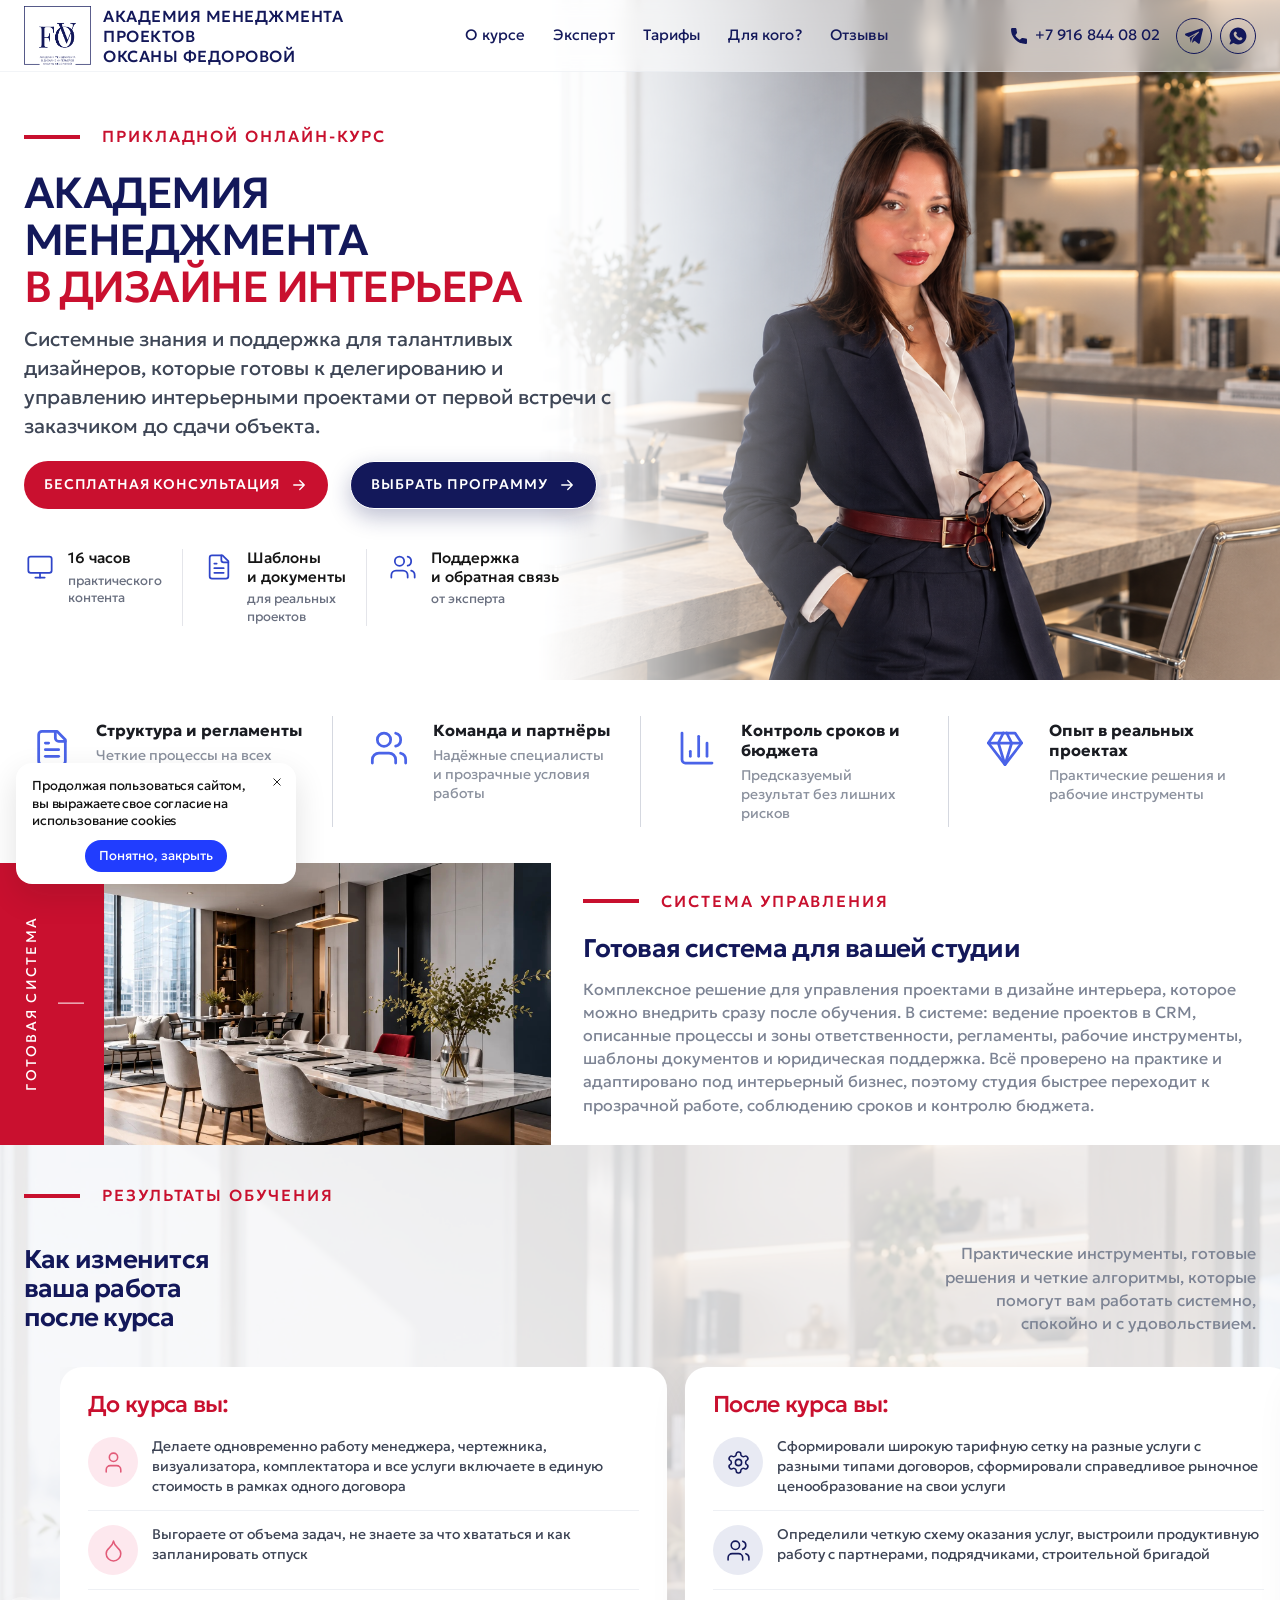
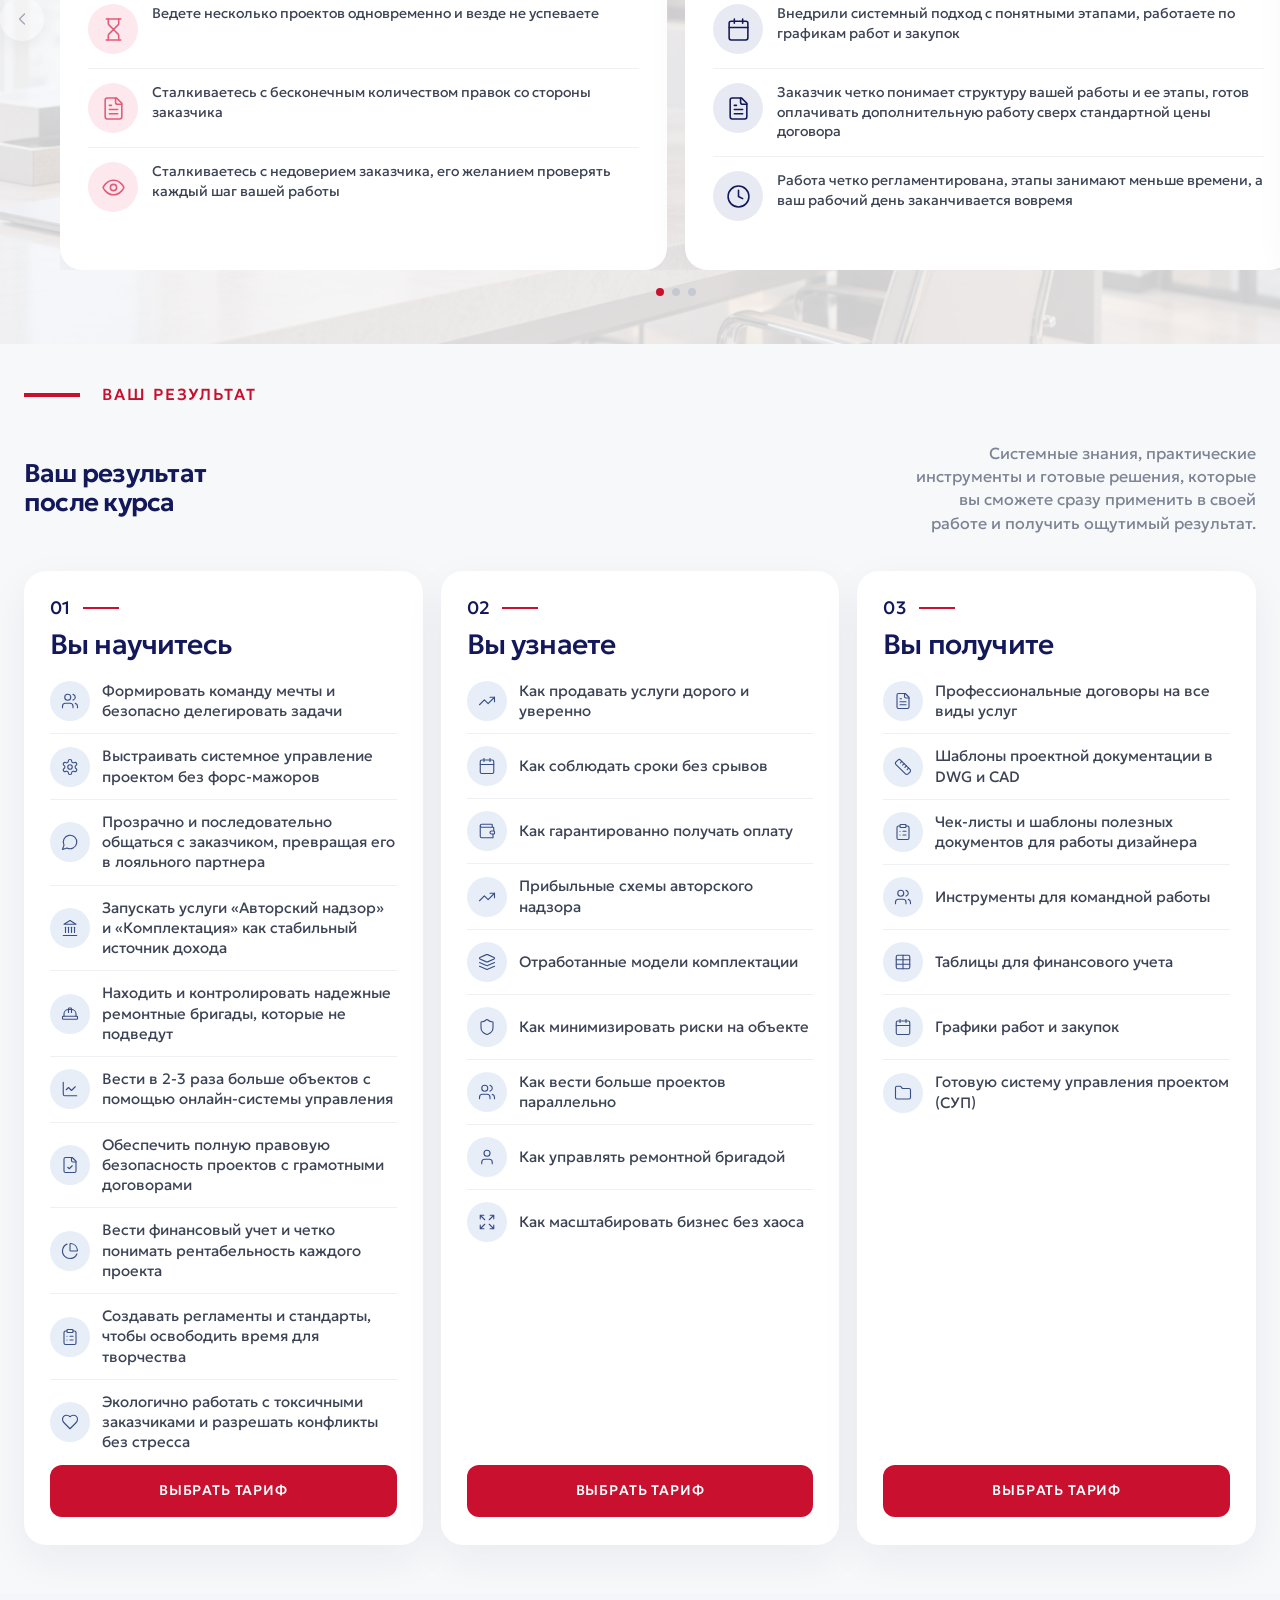
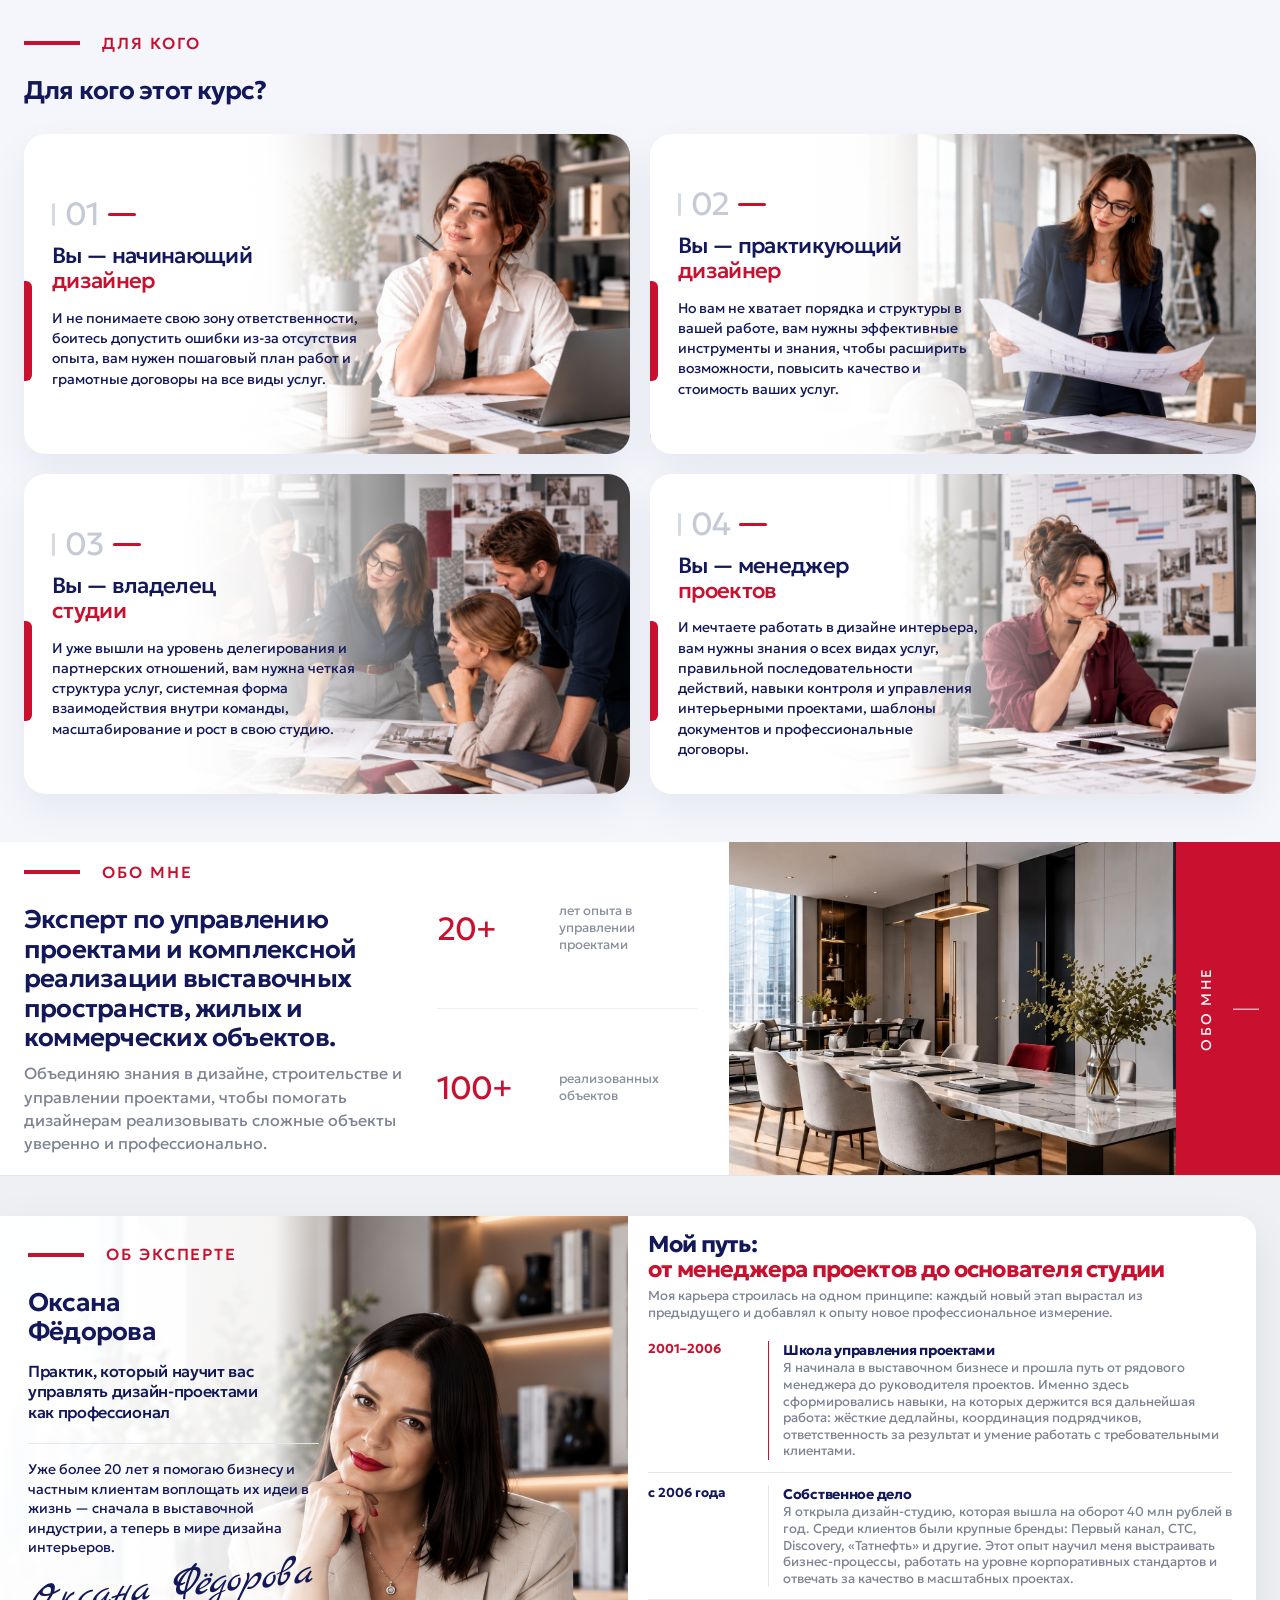
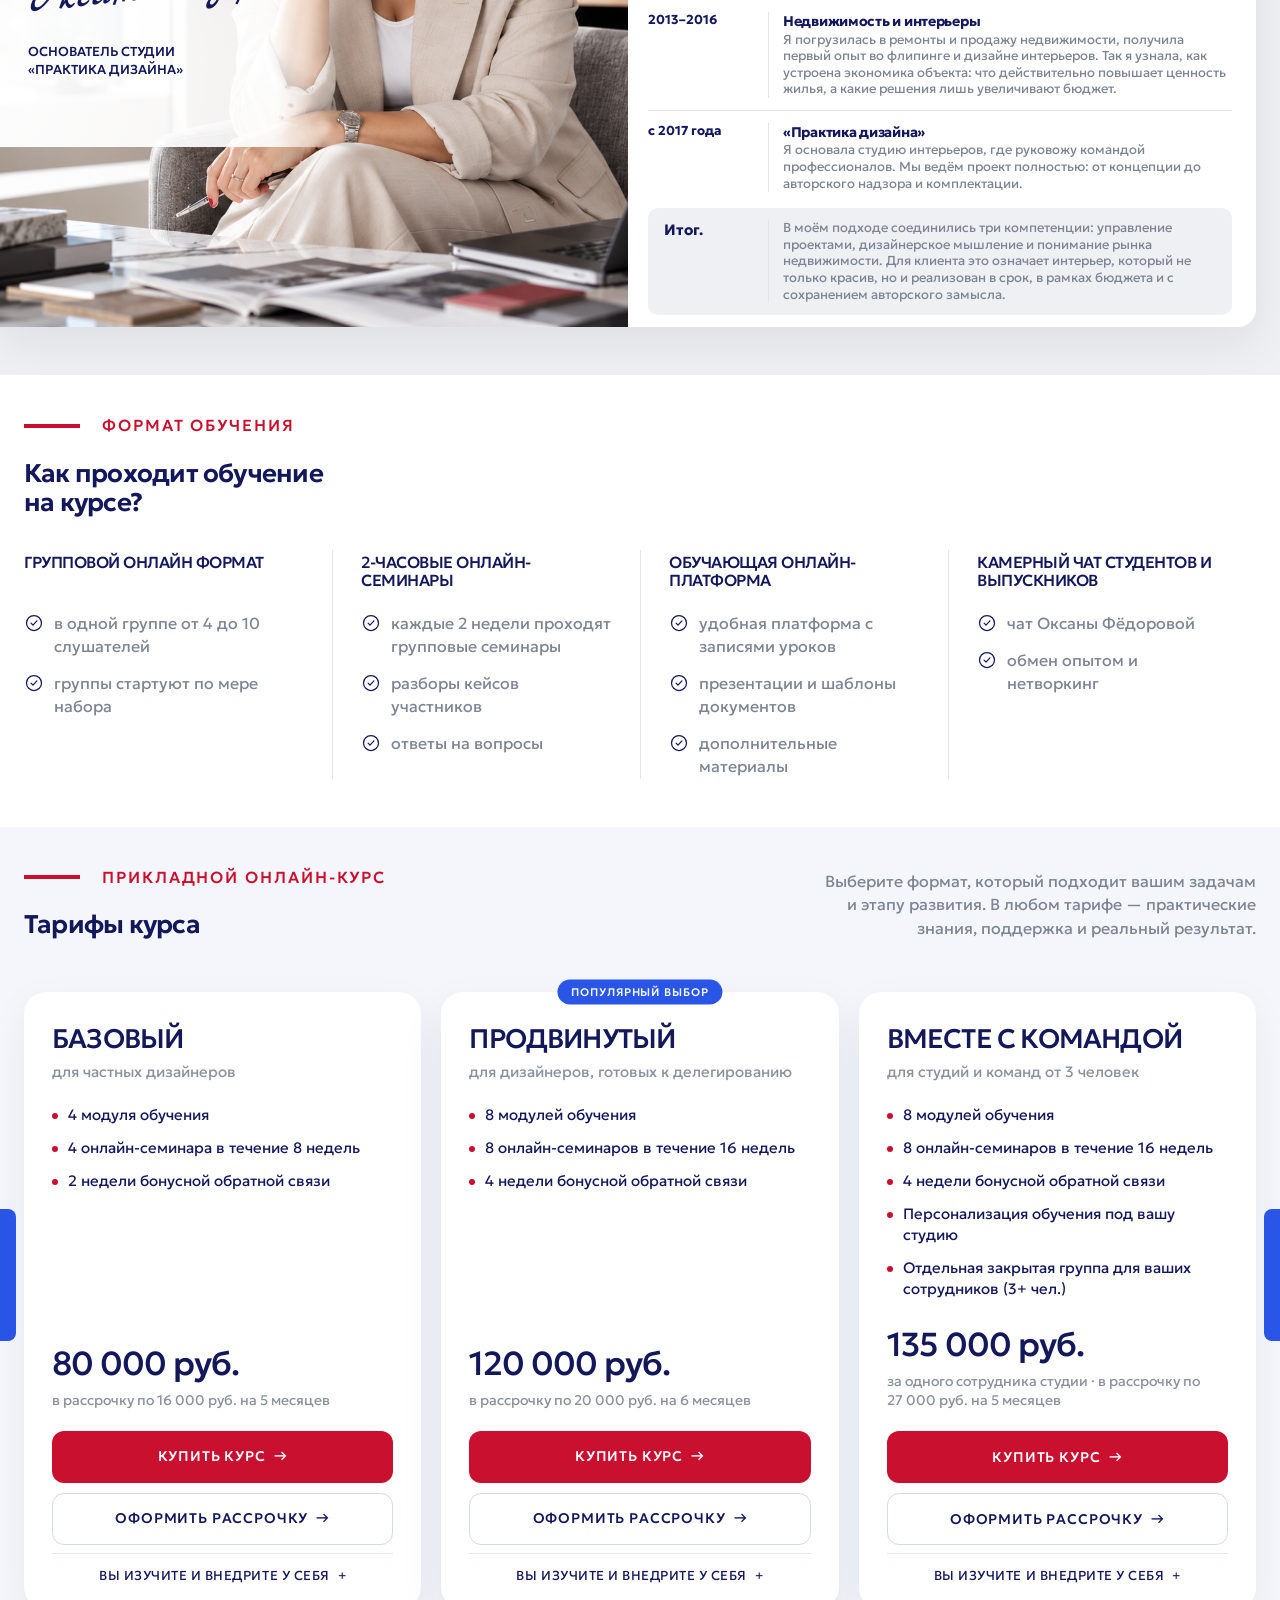
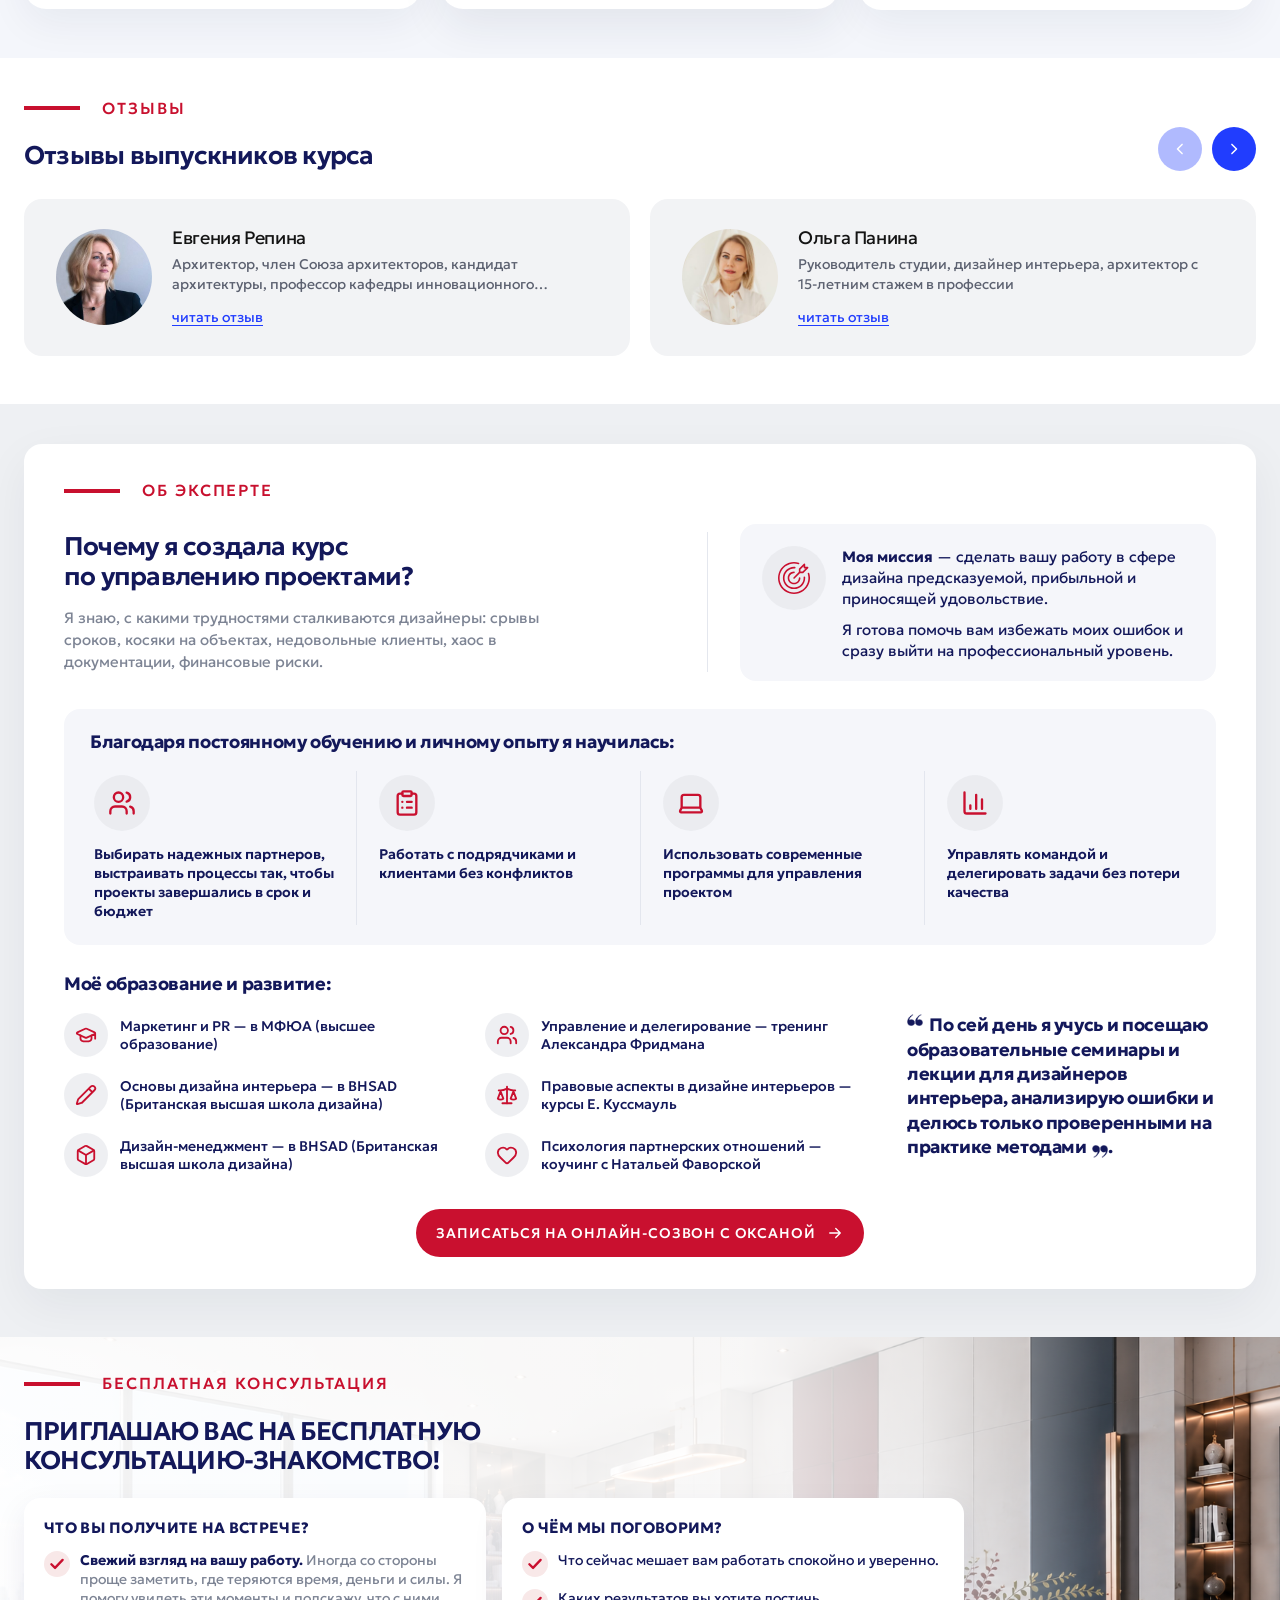
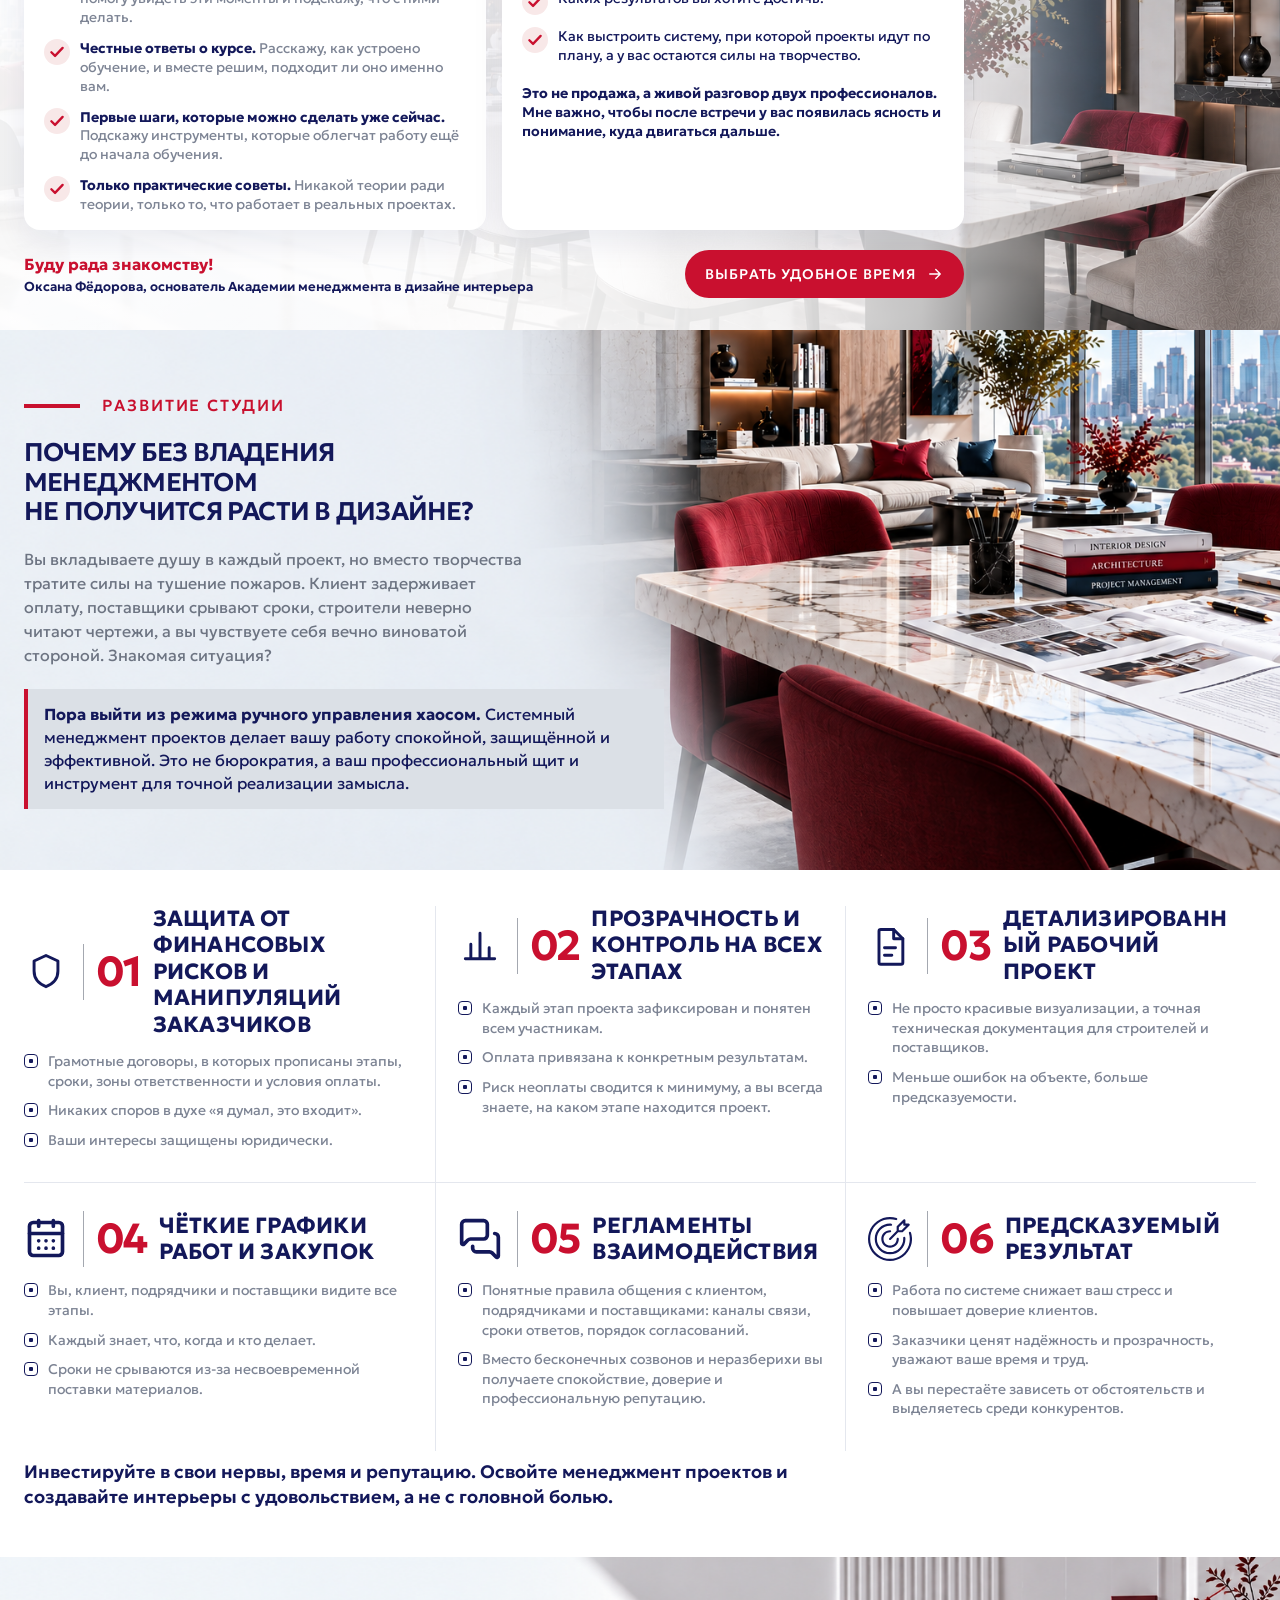
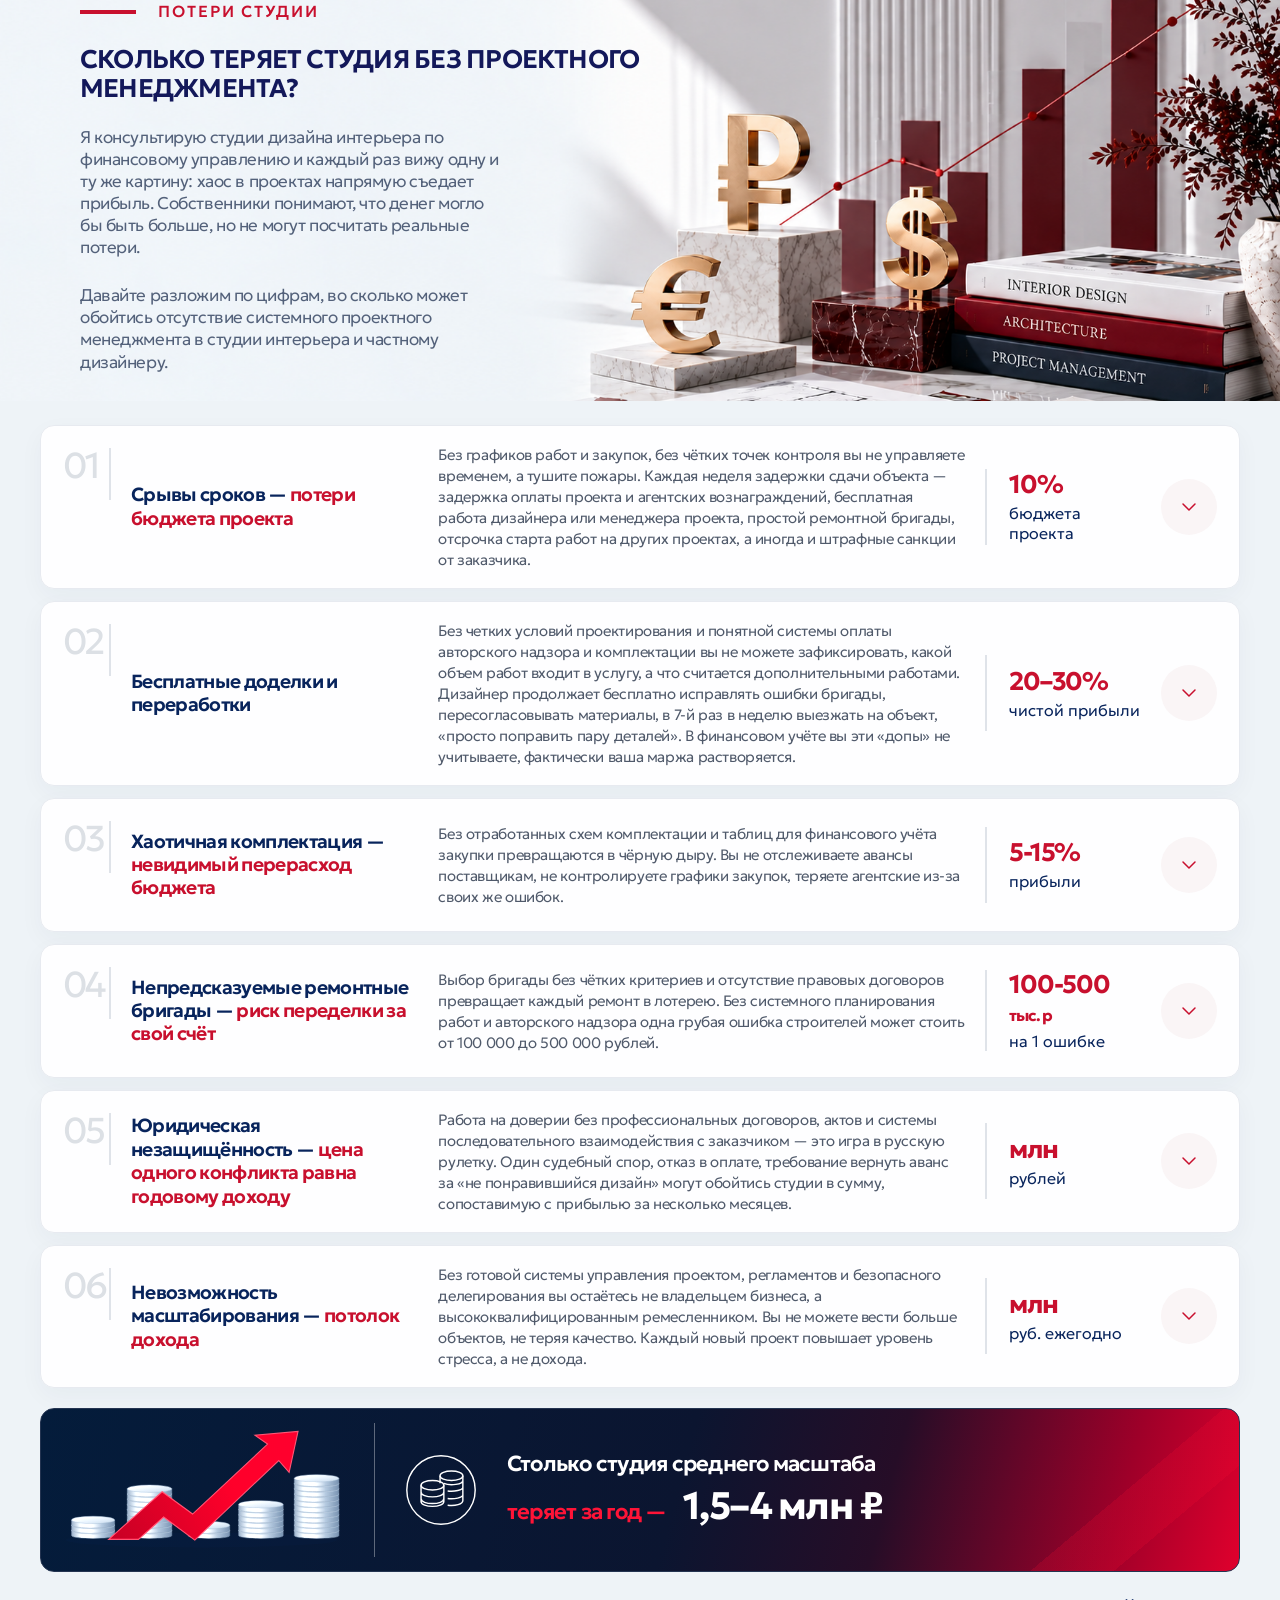
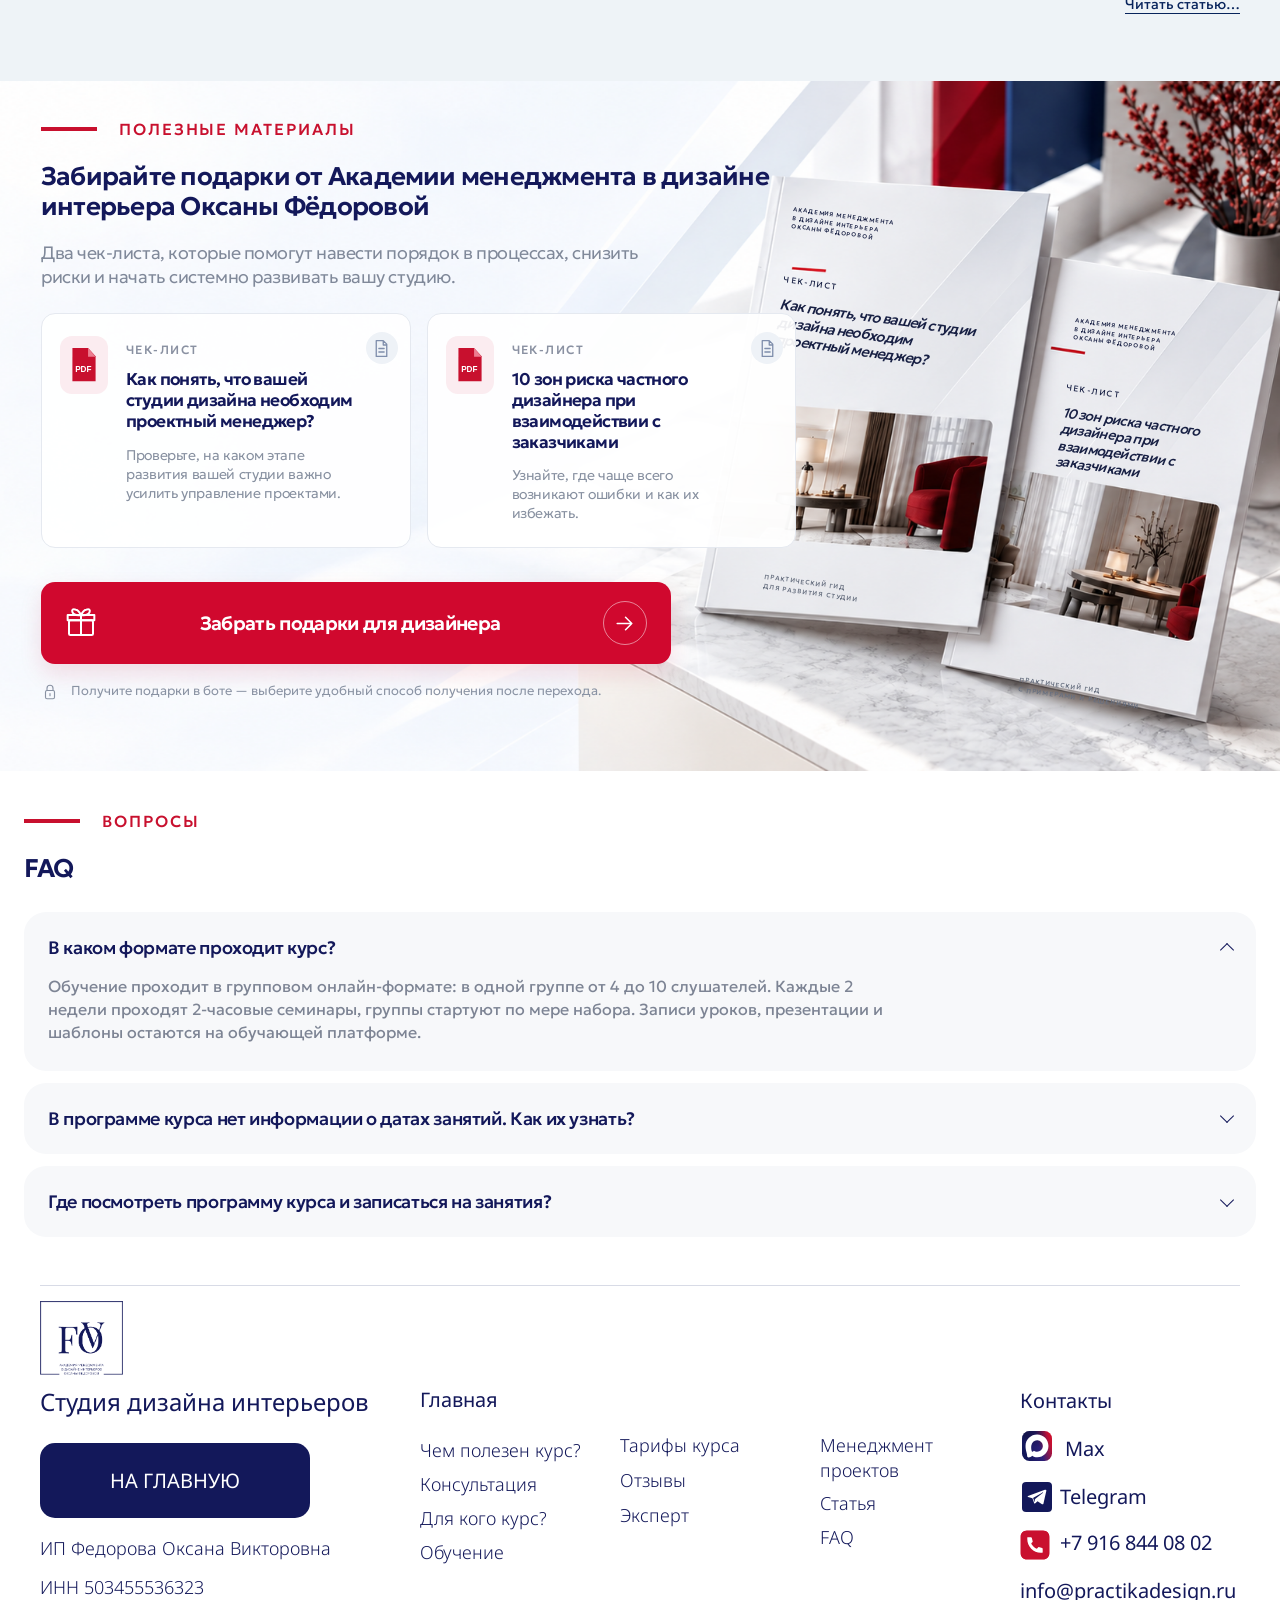
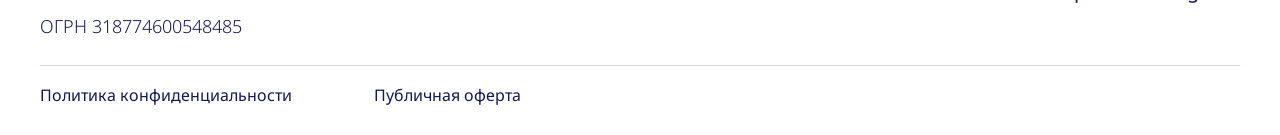
==== commit 9fe01de5: "Simplify gifts CTA, trim losses banner and add consultation form" ====
--- a/index.html
+++ b/index.html
@@ -16,6 +16,7 @@
     <link rel="stylesheet" href="assets/css/losses.css">
     <link rel="stylesheet" href="assets/css/gifts.css">
     <link rel="stylesheet" href="assets/css/headings.css">
+    <link rel="stylesheet" href="assets/css/consult-form.css">
     <link href="https://fonts.googleapis.com/css2?family=Noto+Sans:wght@300;400&display=swap" rel="stylesheet">
     <link href="https://fonts.googleapis.com/css2?family=Marck+Script&display=swap" rel="stylesheet">
 </head>
@@ -70,10 +71,10 @@
                         Системные знания и поддержка для талантливых дизайнеров, которые готовы к делегированию и управлению интерьерными проектами от первой встречи с заказчиком до сдачи объекта.
                     </p>
                     <div class="hero__actions">
-                        <a class="btn btn--red" href="#consult">
+                        <button class="btn btn--red" type="button" data-consult-open="hero">
                             Бесплатная консультация
                             <svg viewBox="0 0 24 24" width="18" height="18" aria-hidden="true"><path d="M5 12h14M13 6l6 6-6 6" fill="none" stroke="currentColor" stroke-width="1.8" stroke-linecap="round" stroke-linejoin="round"/></svg>
-                        </a>
+                        </button>
                         <a class="btn btn--blue" href="#tariffs">
                             Выбрать программу
                             <svg viewBox="0 0 24 24" width="18" height="18" aria-hidden="true"><path d="M5 12h14M13 6l6 6-6 6" fill="none" stroke="currentColor" stroke-width="1.8" stroke-linecap="round" stroke-linejoin="round"/></svg>
@@ -867,10 +868,10 @@
                 </div>
                 <div class="consult__foot">
                     <p class="consult__sign"><strong>Буду рада знакомству!</strong><span>Оксана Фёдорова, основатель Академии менеджмента в дизайне интерьера</span></p>
-                    <a class="btn btn--red" href="https://t.me/+79168440802" target="_blank" rel="noreferrer">
+                    <button class="btn btn--red" type="button" data-consult-open="consult">
                         Выбрать удобное время
                         <svg viewBox="0 0 24 24" width="18" height="18" aria-hidden="true"><path d="M5 12h14M13 6l6 6-6 6" fill="none" stroke="currentColor" stroke-width="1.8" stroke-linecap="round" stroke-linejoin="round"/></svg>
-                    </a>
+                    </button>
                 </div>
             </div>
         </section>
@@ -1091,15 +1092,11 @@
                             <span class="gifts__document"><svg class="" viewBox="0 0 24 24" fill="none" stroke="currentColor" stroke-width="1.7" stroke-linecap="round" stroke-linejoin="round" aria-hidden="true"><path d="M6 3h8l4 4v14H6zM14 3v5h4M9 12h6M9 16h6"/></svg></span>
                         </li>
                 </ul>
+                <!-- Подключить прямую ссылку на бота после её получения. -->
                 <div class="gifts__actions">
-                    <button class="gifts__button" type="button" aria-expanded="true" aria-controls="gifts-channels"><svg class="" viewBox="0 0 24 24" fill="none" stroke="currentColor" stroke-width="1.7" stroke-linecap="round" stroke-linejoin="round" aria-hidden="true"><rect x="3" y="10" width="18" height="11" rx="1"/><path d="M2 6h20v4H2zM12 6v15M12 6C4 7 4 0 8 2c2 0 4 4 4 4Zm0 0c8 1 8-6 4-4-2 0-4 4-4 4Z"/></svg><span>Забрать подарки для дизайнера</span><span class="gifts__button-arrow"><svg class="" viewBox="0 0 24 24" fill="none" stroke="currentColor" stroke-width="1.7" stroke-linecap="round" stroke-linejoin="round" aria-hidden="true"><path d="M5 12h14m-6-6 6 6-6 6"/></svg></span></button>
-                    <p class="gifts__privacy"><svg class="" viewBox="0 0 24 24" fill="none" stroke="currentColor" stroke-width="1.7" stroke-linecap="round" stroke-linejoin="round" aria-hidden="true"><rect x="6" y="10" width="12" height="11" rx="2"/><path d="M8 10V7a4 4 0 0 1 8 0v3M12 14v3"/></svg><span>Для получения подарков оставьте контакты в удобном мессенджере.<br>Мы отправим материалы сразу после регистрации.</span></p>
-                    <div class="gifts__channels" id="gifts-channels" role="region" aria-labelledby="gifts-channels-title">
-                        <div class="gifts__channels-head"><p id="gifts-channels-title">Выберите, куда отправить подарки</p></div>
-                            <a class="gifts__channel gifts__channel--tg" href="https://t.me/+79168440802" target="_blank" rel="noreferrer"><span class="gifts__channel-icon"><svg viewBox="0 0 24 24"><path fill="currentColor" d="M21.5 4.4 2.7 11.3c-.8.3-.8 1.4.1 1.6l4.7 1.5 1.8 5.6c.2.7 1.1.9 1.6.4l2.6-2.4 4.8 3.5c.6.4 1.5.1 1.6-.6l3.2-15.1c.2-.8-.6-1.4-1.4-1.1M18.8 7.6l-8.4 7.6-.4 3.2-1.5-4.6 10.3-6.2z"/></svg></span><span>Забрать подарки в <strong>Телеграм</strong></span><span class="gifts__channel-arrow"><svg class="" viewBox="0 0 24 24" fill="none" stroke="currentColor" stroke-width="1.7" stroke-linecap="round" stroke-linejoin="round" aria-hidden="true"><path d="M5 12h14m-6-6 6 6-6 6"/></svg></span></a>
-                            <a class="gifts__channel gifts__channel--vk" href="https://vk.com" target="_blank" rel="noreferrer"><span class="gifts__channel-icon"><svg viewBox="0 0 24 24"><path fill="currentColor" d="M6.79 7.3H4.05c.13 6.24 3.25 9.99 8.72 9.99h.31v-3.57c2.01.2 3.53 1.67 4.14 3.57h2.84c-.78-2.84-2.83-4.41-4.11-5.01 1.28-.74 3.08-2.54 3.51-4.98h-2.58c-.56 1.98-2.22 3.78-3.8 3.95V7.3H10.5v6.92c-1.6-.4-3.62-2.34-3.71-6.92Z"/></svg></span><span>Забрать подарки в <strong>ВКонтакте</strong></span><span class="gifts__channel-arrow"><svg class="" viewBox="0 0 24 24" fill="none" stroke="currentColor" stroke-width="1.7" stroke-linecap="round" stroke-linejoin="round" aria-hidden="true"><path d="M5 12h14m-6-6 6 6-6 6"/></svg></span></a>
-                            <a class="gifts__channel gifts__channel--max" href="https://max.ru/u/f9LHodD0cOJi1safjIMNNuifbl4nMvIjG2obL4ZcvFdevoE9EVJqrjU9itg" target="_blank" rel="noreferrer"><span class="gifts__channel-icon"><svg viewBox="0 0 24 24"><path fill="currentColor" d="M12.2 21.1c-1.8 0-2.64-.26-4.1-1.31-.92 1.18-3.83 2.1-3.96.53 0-1.19-.26-2.19-.56-3.28-.36-1.35-.76-2.85-.76-5.03C2.82 6.8 7.09 2.9 12.15 2.9c5.06 0 9.02 4.1 9.02 9.16.02 4.97-4 9.02-8.97 9.04m.07-13.72c-2.46-.12-4.38 1.58-4.8 4.25-.35 2.21.27 4.9.8 5.04.26.06.9-.45 1.3-.85a4.55 4.55 0 0 0 2.22.79c2.55.12 4.73-1.82 4.9-4.36.1-2.56-1.86-4.72-4.42-4.87"/></svg></span><span>Забрать подарки в <strong>Максе</strong></span><span class="gifts__channel-arrow"><svg class="" viewBox="0 0 24 24" fill="none" stroke="currentColor" stroke-width="1.7" stroke-linecap="round" stroke-linejoin="round" aria-hidden="true"><path d="M5 12h14m-6-6 6 6-6 6"/></svg></span></a>
-                    </div>
+                    <button class="gifts__button" type="button" disabled><svg class="" viewBox="0 0 24 24" fill="none" stroke="currentColor" stroke-width="1.7" stroke-linecap="round" stroke-linejoin="round" aria-hidden="true"><rect x="3" y="10" width="18" height="11" rx="1"/><path d="M2 6h20v4H2zM12 6v15M12 6C4 7 4 0 8 2c2 0 4 4 4 4Zm0 0c8 1 8-6 4-4-2 0-4 4-4 4Z"/></svg><span>Забрать подарки для дизайнера</span><span class="gifts__button-arrow"><svg class="" viewBox="0 0 24 24" fill="none" stroke="currentColor" stroke-width="1.7" stroke-linecap="round" stroke-linejoin="round" aria-hidden="true"><path d="M5 12h14m-6-6 6 6-6 6"/></svg></span></button>
+                    <p class="gifts__privacy"><svg class="" viewBox="0 0 24 24" fill="none" stroke="currentColor" stroke-width="1.7" stroke-linecap="round" stroke-linejoin="round" aria-hidden="true"><rect x="6" y="10" width="12" height="11" rx="2"/><path d="M8 10V7a4 4 0 0 1 8 0v3M12 14v3"/></svg><span>Получите подарки в боте — выберите удобный способ получения после перехода.</span></p>
+
                 </div>
             </div>
         </section>
@@ -1124,6 +1121,41 @@
                 </div>
             </div>
         </section>
+
+        <dialog class="consult-modal" id="consult-modal" aria-labelledby="consult-modal-title" aria-describedby="consult-modal-description">
+            <button class="consult-modal__close" type="button" data-consult-close aria-label="Закрыть форму">
+                <svg viewBox="0 0 24 24" width="24" height="24" aria-hidden="true"><path d="m6 6 12 12M18 6 6 18" fill="none" stroke="currentColor" stroke-width="2" stroke-linecap="round"/></svg>
+            </button>
+            <div data-consult-fields>
+                <h2 id="consult-modal-title">Бесплатная консультация</h2>
+                <p class="consult-modal__intro" id="consult-modal-description">Оставьте контакты — свяжемся с вами и подберём удобное время для знакомства с Оксаной Фёдоровой.</p>
+                <form class="consult-form" id="consult-form" data-endpoint="" method="post">
+                    <label class="consult-form__field" for="consult-name">Ваше имя
+                        <input id="consult-name" name="name" autocomplete="given-name" placeholder="Как к вам обращаться?" maxlength="100" required>
+                    </label>
+                    <label class="consult-form__field" for="consult-phone">Телефон
+                        <input id="consult-phone" name="phone" type="tel" inputmode="tel" autocomplete="tel" placeholder="+7 (___) ___-__-__" maxlength="30" required aria-describedby="consult-phone-hint">
+                        <span class="consult-form__hint" id="consult-phone-hint">Укажите номер с кодом страны.</span>
+                    </label>
+                    <label class="consult-form__field" for="consult-time">Удобное время для связи
+                        <input id="consult-time" name="preferred_time" placeholder="Например: будни с 14:00 до 18:00, МСК" maxlength="200" required>
+                    </label>
+                    <label class="consult-form__consent">
+                        <input name="consent" type="checkbox" value="yes" required>
+                        <span>Даю <a href="privacypolicy.html" target="_blank" rel="noopener">согласие на обработку персональных данных</a>.</span>
+                    </label>
+                    <p class="consult-form__error" id="consult-form-error" role="alert" hidden>Сейчас отправка заявки недоступна. <a href="https://t.me/+79168440802" target="_blank" rel="noopener">Напишите нам в Telegram</a>, чтобы согласовать консультацию.</p>
+                    <button class="btn btn--red consult-form__submit" type="submit">Записаться на консультацию</button>
+                    <p class="consult-form__hint">Время консультации подтвердим при общении с вами.</p>
+                </form>
+            </div>
+            <div class="consult-modal__success" data-consult-success hidden role="status" tabindex="-1">
+                <svg viewBox="0 0 56 56" width="56" height="56" aria-hidden="true"><circle cx="28" cy="28" r="27" fill="#f8e8ec"/><path d="m16 28 8 8 16-16" fill="none" stroke="#c9102f" stroke-width="3" stroke-linecap="round" stroke-linejoin="round"/></svg>
+                <p class="consult-modal__thanks">Спасибо!</p>
+                <p>Мы свяжемся с вами, чтобы согласовать время консультации.</p>
+                <button class="btn btn--red" type="button" data-consult-close>Хорошо</button>
+            </div>
+        </dialog>
 
         <div class="review-modal" id="review-modal" hidden>
             <div class="review-modal__backdrop" data-review-close></div>
@@ -1395,18 +1427,8 @@
             document.fonts && document.fonts.ready && document.fonts.ready.then(equalize);
         })();
 
-        (function () {
-            var section = document.getElementById("gifts");
-            var trigger = section.querySelector(".gifts__button");
-            var panel = document.getElementById("gifts-channels");
-            function setOpen(open, restoreFocus) {
-                panel.hidden = !open;
-                trigger.setAttribute("aria-expanded", String(open));
-                if (open) panel.querySelector("a").focus();
-                else if (restoreFocus) trigger.focus();
-            }
-            trigger.addEventListener("click", function () { setOpen(true, false); });
-        })();
+
     </script>
+    <script src="assets/js/consult-form.js" defer></script>
 </body>
 </html>
--- a/assets/css/losses.css
+++ b/assets/css/losses.css
@@ -14,7 +14,7 @@
 }
 
 .losses__hero {
-  min-height: clamp(520px, 36.1vw, 640px);
+  min-height: clamp(440px, 31vw, 550px);
   background: url('../img/financial-growth.png') right top / cover no-repeat;
 }
 
@@ -294,7 +294,7 @@
 @media (max-width: 1100px) {
   #losses > .container { width: calc(100% - 40px); }
   .losses__head { width: calc(100% - 80px); }
-  .losses__hero { min-height: 520px; background-position: 60% top; }
+  .losses__hero { min-height: 460px; background-position: 60% top; }
   #losses h2 { font-size: 40px; }
   .losses__intro { max-width: 380px; font-size: 17px; }
   .losses__summary { grid-template-columns: 50px minmax(0, 1fr) 156px 48px; gap: 14px; padding: 18px; }
--- a/assets/css/gifts.css
+++ b/assets/css/gifts.css
@@ -169,10 +169,10 @@
 .gifts__document svg { width: 21px; height: 21px; }
 .gifts__actions {
   display: grid;
-  grid-template-columns: minmax(0, 1.4fr) minmax(300px, 1fr);
+  grid-template-columns: minmax(0, 1fr);
   gap: 0 20px;
   position: relative;
-  width: min(1500px, 66vw);
+  width: min(630px, 100%);
   margin-top: 34px;
 }
 .gifts__button {
@@ -198,7 +198,7 @@
   transition: background-color 0.2s;
 }
 .gifts__button > svg { flex: 0 0 32px; width: 32px; height: 32px; }
-.gifts__button-arrow, .gifts__channel-arrow {
+.gifts__button-arrow {
   display: grid;
   flex-shrink: 0;
   place-items: center;
@@ -224,52 +224,6 @@
   line-height: 1.4;
 }
 .gifts__privacy svg { flex: 0 0 18px; width: 18px; height: 20px; }
-.gifts__channels {
-  grid-column: 2;
-  grid-row: 1 / 3;
-  transform: translateY(-64px);
-  order: 1;
-  position: static;
-  width: 100%;
-  margin-top: 0;
-  padding: 12px;
-  border: 1px solid #edf0f5;
-  border-radius: 16px;
-  background: #fff;
-  box-shadow: 0 16px 48px #1e36541a;
-}
-.gifts__channels[hidden] { display: none; }
-.gifts__channels-head {
-  display: flex;
-  align-items: center;
-  justify-content: space-between;
-  gap: 12px;
-  margin-bottom: 8px;
-}
-.gifts__channels-head p { margin: 0; font-size: 13px; line-height: 1.3; }
-.gifts__channel {
-  display: flex;
-  align-items: center;
-  gap: 10px;
-  min-height: 44px;
-  padding: 8px 12px;
-  border-radius: 10px;
-  color: #fff;
-  font-size: 13px;
-  line-height: 1.3;
-  transition: filter 0.2s;
-}
-.gifts__channel + .gifts__channel { margin-top: 6px; }
-.gifts__channel--tg { background: #123b85; }
-.gifts__channel--vk { background: #075cdc; }
-.gifts__channel--max { background: linear-gradient(115deg, #191958, #532263 65%, #bb0532); }
-.gifts__channel:hover { filter: brightness(1.1); }
-.gifts__channel-icon { flex: 0 0 24px; }
-.gifts__channel-icon svg { width: 24px; height: 24px; }
-.gifts__channel-arrow { width: 26px; height: 26px; margin-left: auto; }
-.gifts__channel-arrow svg { width: 17px; height: 17px; }
-#gifts button:focus-visible, #gifts a:focus-visible { outline: 3px solid #658cf3; outline-offset: 4px; }
-
 @media (max-width: 1200px) {
   #gifts { padding-top: 30px; min-height: 720px; }
   .gifts__content { width: 63%; margin-left: 28px; }
@@ -289,7 +243,6 @@
   .gifts__cover-brand { font-size: 0.52cqw; }
   .gifts__cover-title { font-size: 1.15cqw; }
   .gifts__actions { display: flex; flex-direction: column; gap: 0; width: min(630px, 100%); }
-  .gifts__channels { margin-top: 16px; transform: none; }
 }
 
 @media (max-width: 600px) {
@@ -306,10 +259,8 @@
   .gifts__button > svg { flex-basis: 26px; width: 26px; height: 26px; }
   .gifts__button-arrow { width: 34px; height: 34px; }
   .gifts__privacy { font-size: 12px; }
-  .gifts__channel { gap: 10px; padding: 8px 10px; font-size: 13px; }
-  .gifts__channels { padding: 12px; }
 }
 
 @media (prefers-reduced-motion: reduce) {
-  .gifts__button, .gifts__channel { transition: none; }
-}
+  .gifts__button { transition: none; }
+}
--- a/assets/css/consult-form.css
+++ b/assets/css/consult-form.css
@@ -0,0 +1,68 @@
+/* Shared consultation form: existing Geologica, navy and saturated red palette. */
+.consult-modal {
+  position: fixed;
+  inset: 0;
+  width: min(560px, calc(100% - 32px));
+  max-height: calc(100dvh - 32px);
+  margin: auto;
+  padding: 40px;
+  overflow-y: auto;
+  border: 0;
+  border-top: 5px solid var(--red);
+  border-radius: 18px;
+  background: var(--surface);
+  color: var(--ink);
+  box-shadow: 0 24px 80px rgb(4 20 48 / 28%);
+}
+.consult-modal::backdrop { background: rgb(4 20 48 / 65%); }
+.consult-modal [hidden] { display: none; }
+.consult-modal__close {
+  position: absolute;
+  top: 8px;
+  right: 8px;
+  display: grid;
+  place-items: center;
+  width: 44px;
+  height: 44px;
+  color: var(--navy);
+  border-radius: 50%;
+}
+.consult-modal__close:hover { background: #f2f3f5; }
+.consult-modal h2 {
+  margin: 4px 20px 12px 0;
+  font-size: clamp(25px, 5vw, 32px);
+  font-weight: 600;
+  line-height: 1.15;
+  color: var(--navy);
+  letter-spacing: -0.035em;
+}
+.consult-modal__intro { margin-bottom: 24px; font-size: 15px; color: var(--muted); }
+.consult-form { display: grid; gap: 18px; }
+.consult-form__field { display: grid; gap: 7px; color: var(--navy); font-size: 14px; }
+.consult-form__field input {
+  width: 100%;
+  min-width: 0;
+  min-height: 50px;
+  padding: 12px 14px;
+  border: 1px solid #cdd2dd;
+  border-radius: 8px;
+  background: #fff;
+  color: var(--ink);
+  font: inherit;
+  font-size: 16px;
+}
+.consult-form__field input::placeholder { color: #707582; opacity: 1; }
+.consult-modal :is(input, button, a):focus-visible { outline: 2px solid var(--accent); outline-offset: 3px; }
+.consult-form__consent { display: flex; align-items: flex-start; gap: 10px; font-size: 13px; color: var(--muted); }
+.consult-form__consent input { flex-shrink: 0; width: 20px; height: 20px; margin-top: 1px; accent-color: var(--red); }
+.consult-form a { color: var(--navy); text-decoration: underline; text-underline-offset: 3px; }
+.consult-form__hint { color: var(--muted); font-size: 12px; line-height: 1.5; }
+.consult-form__error { padding: 12px; border-radius: 8px; background: #fff0f3; color: #92102a; font-size: 14px; }
+.consult-form__submit { width: 100%; white-space: normal; }
+.consult-form__submit:disabled { cursor: wait; opacity: 0.65; }
+.consult-modal__success { display: grid; justify-items: start; gap: 18px; padding: 20px 0 4px; }
+.consult-modal__thanks { color: var(--navy); font-size: 32px; font-weight: 600; }
+@media (max-width: 600px) {
+  .consult-modal { padding: 36px 20px 24px; }
+  .consult-form { gap: 16px; }
+}
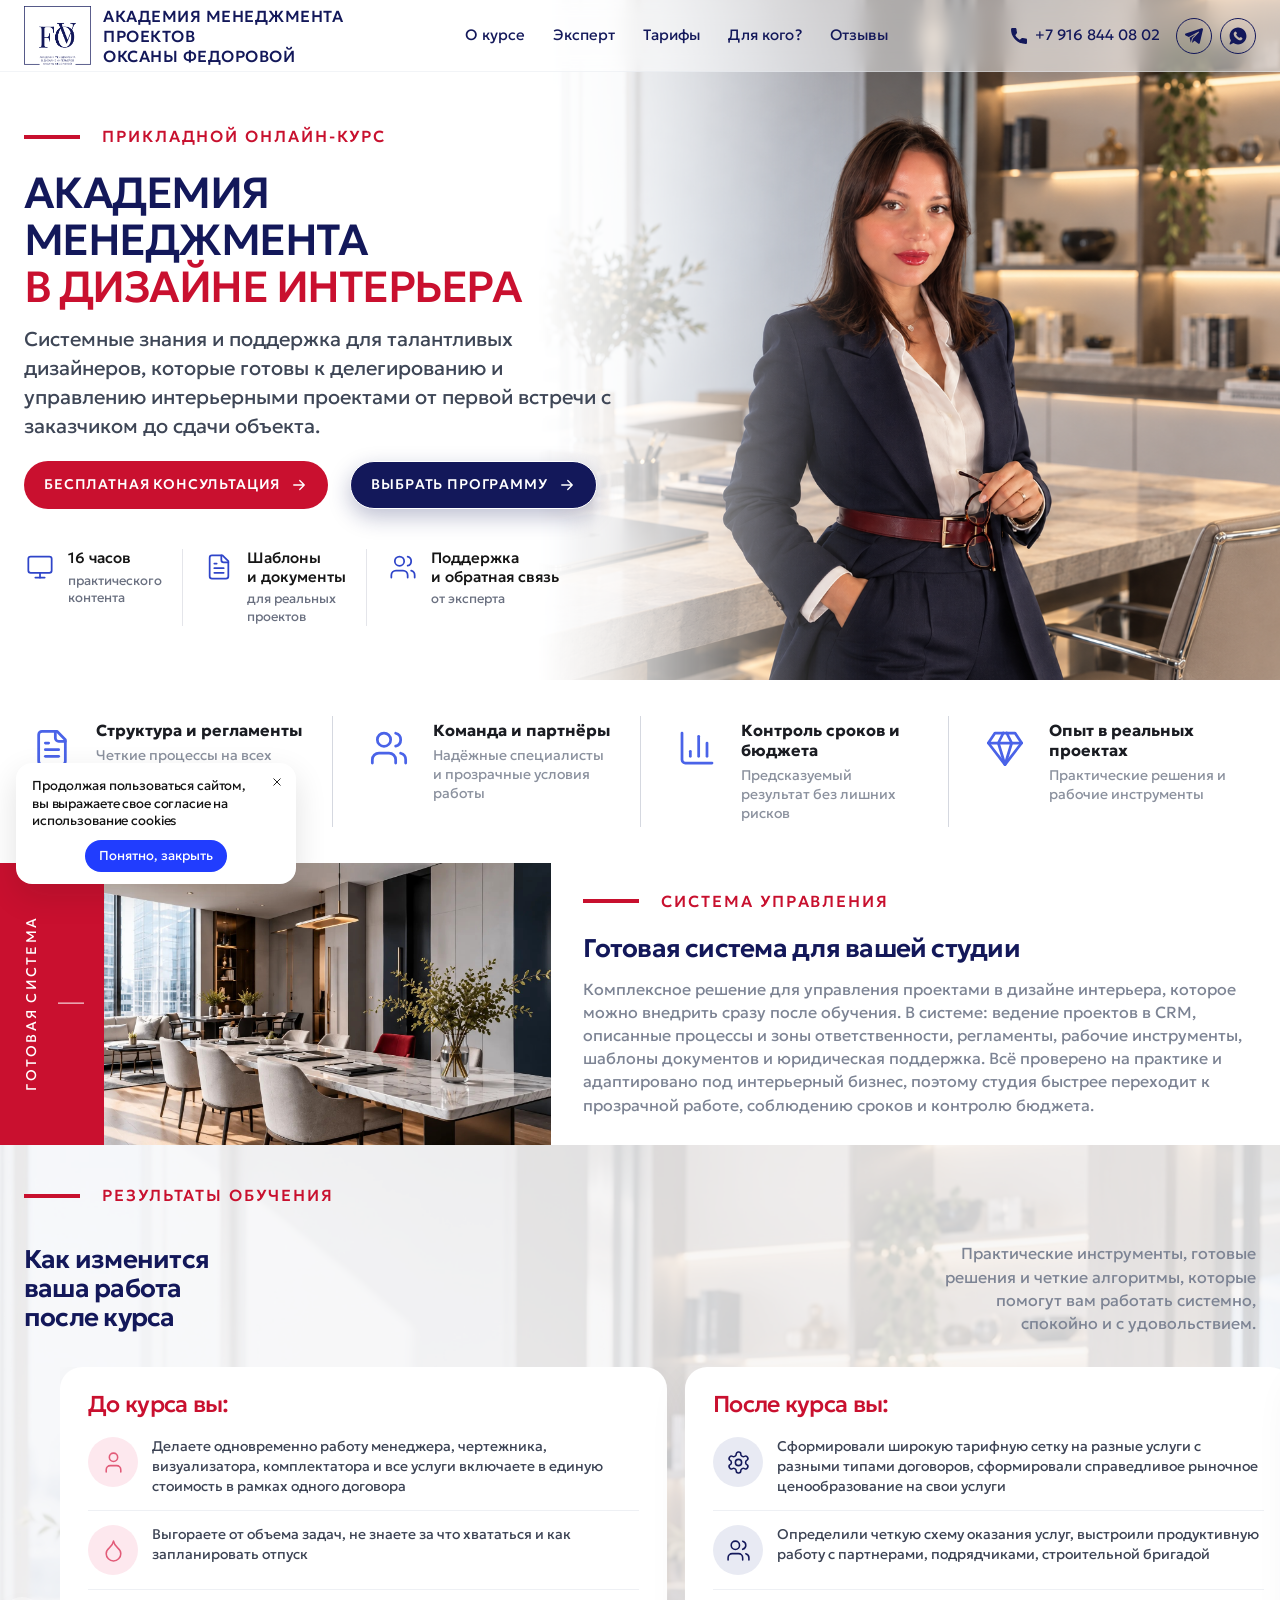
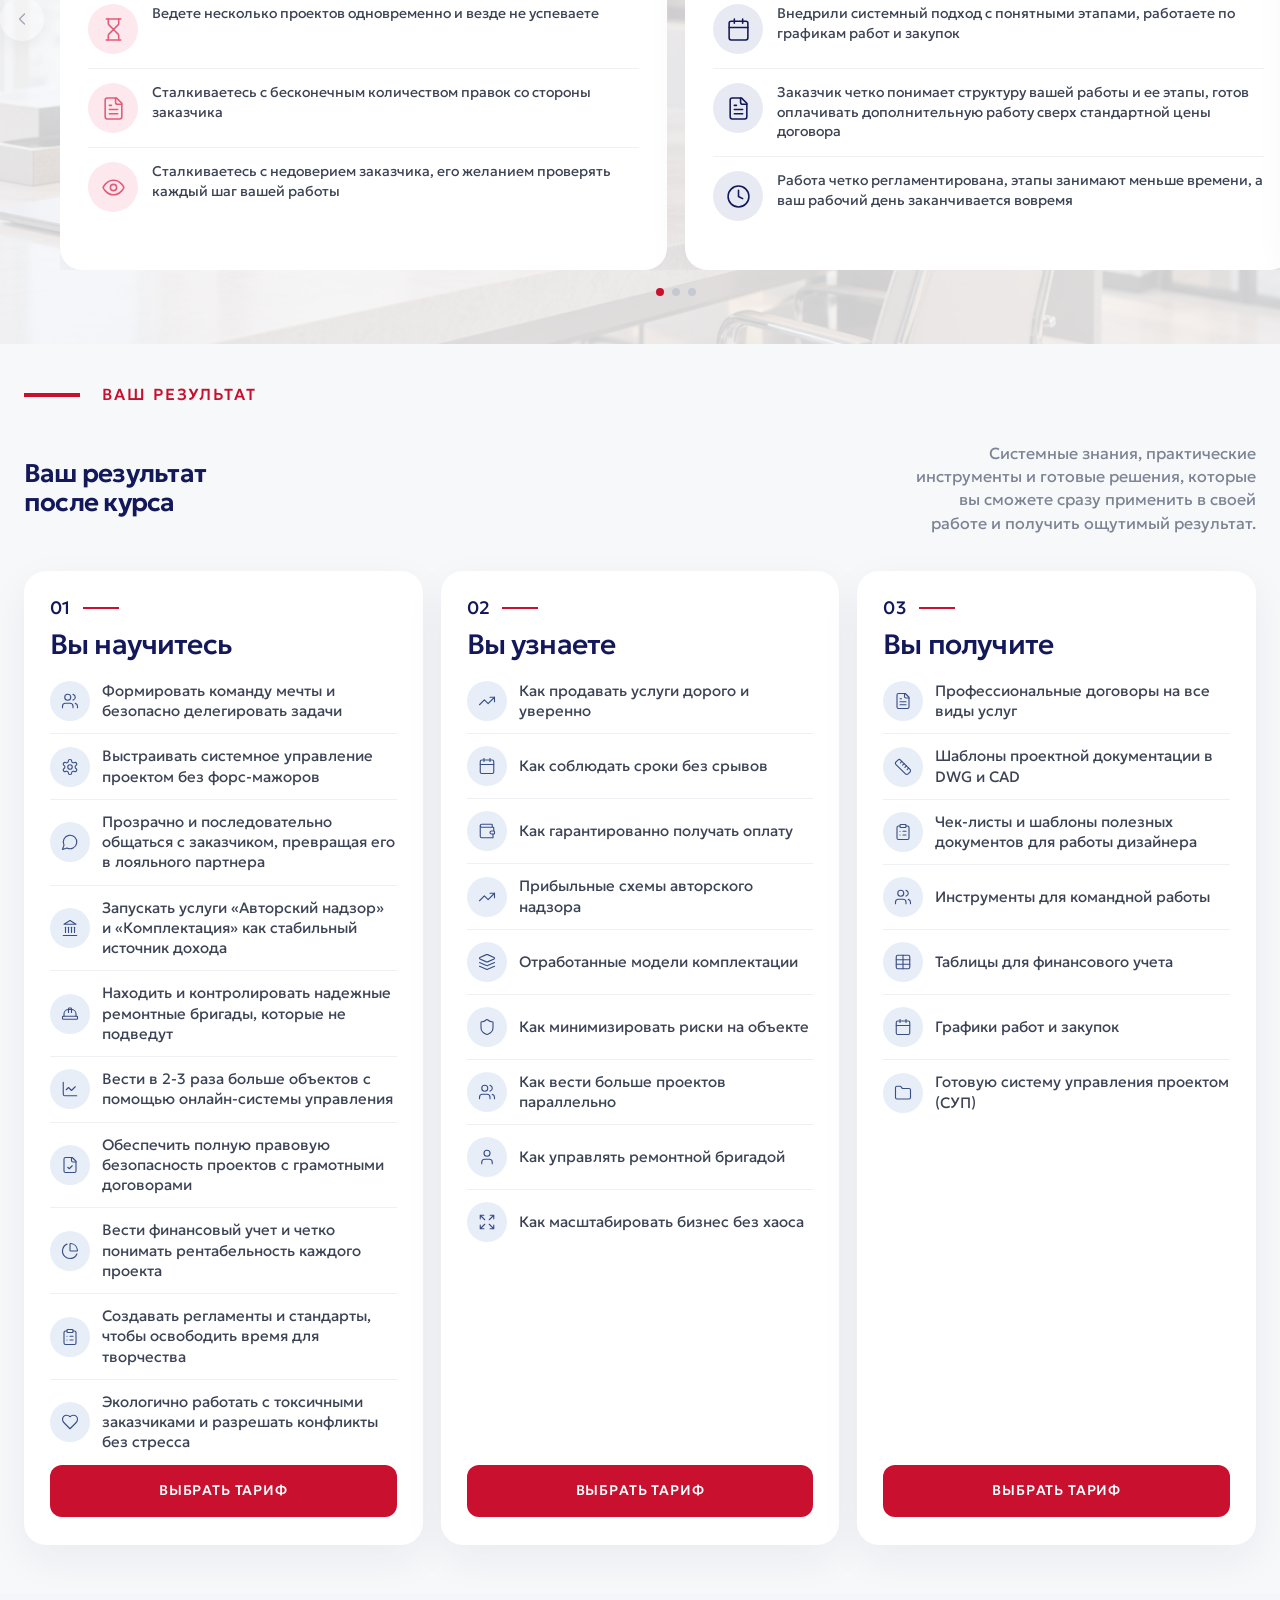
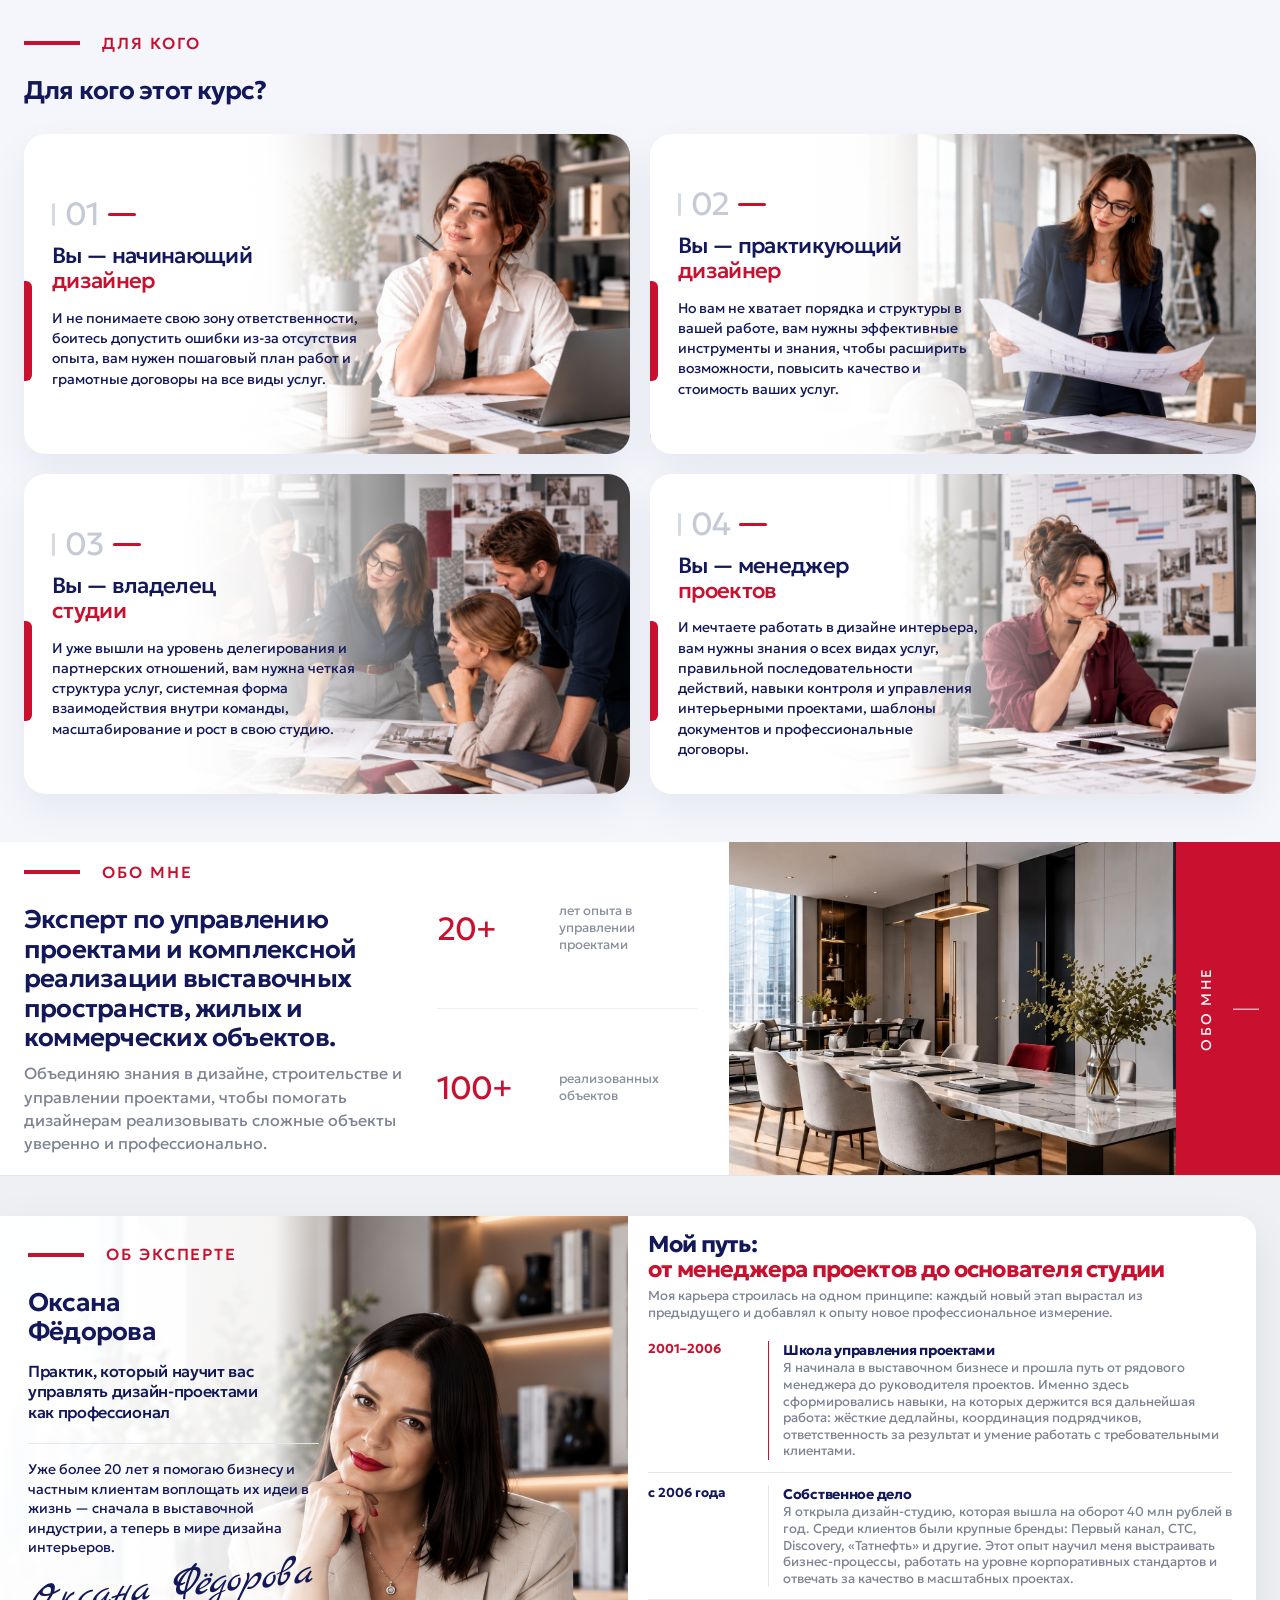
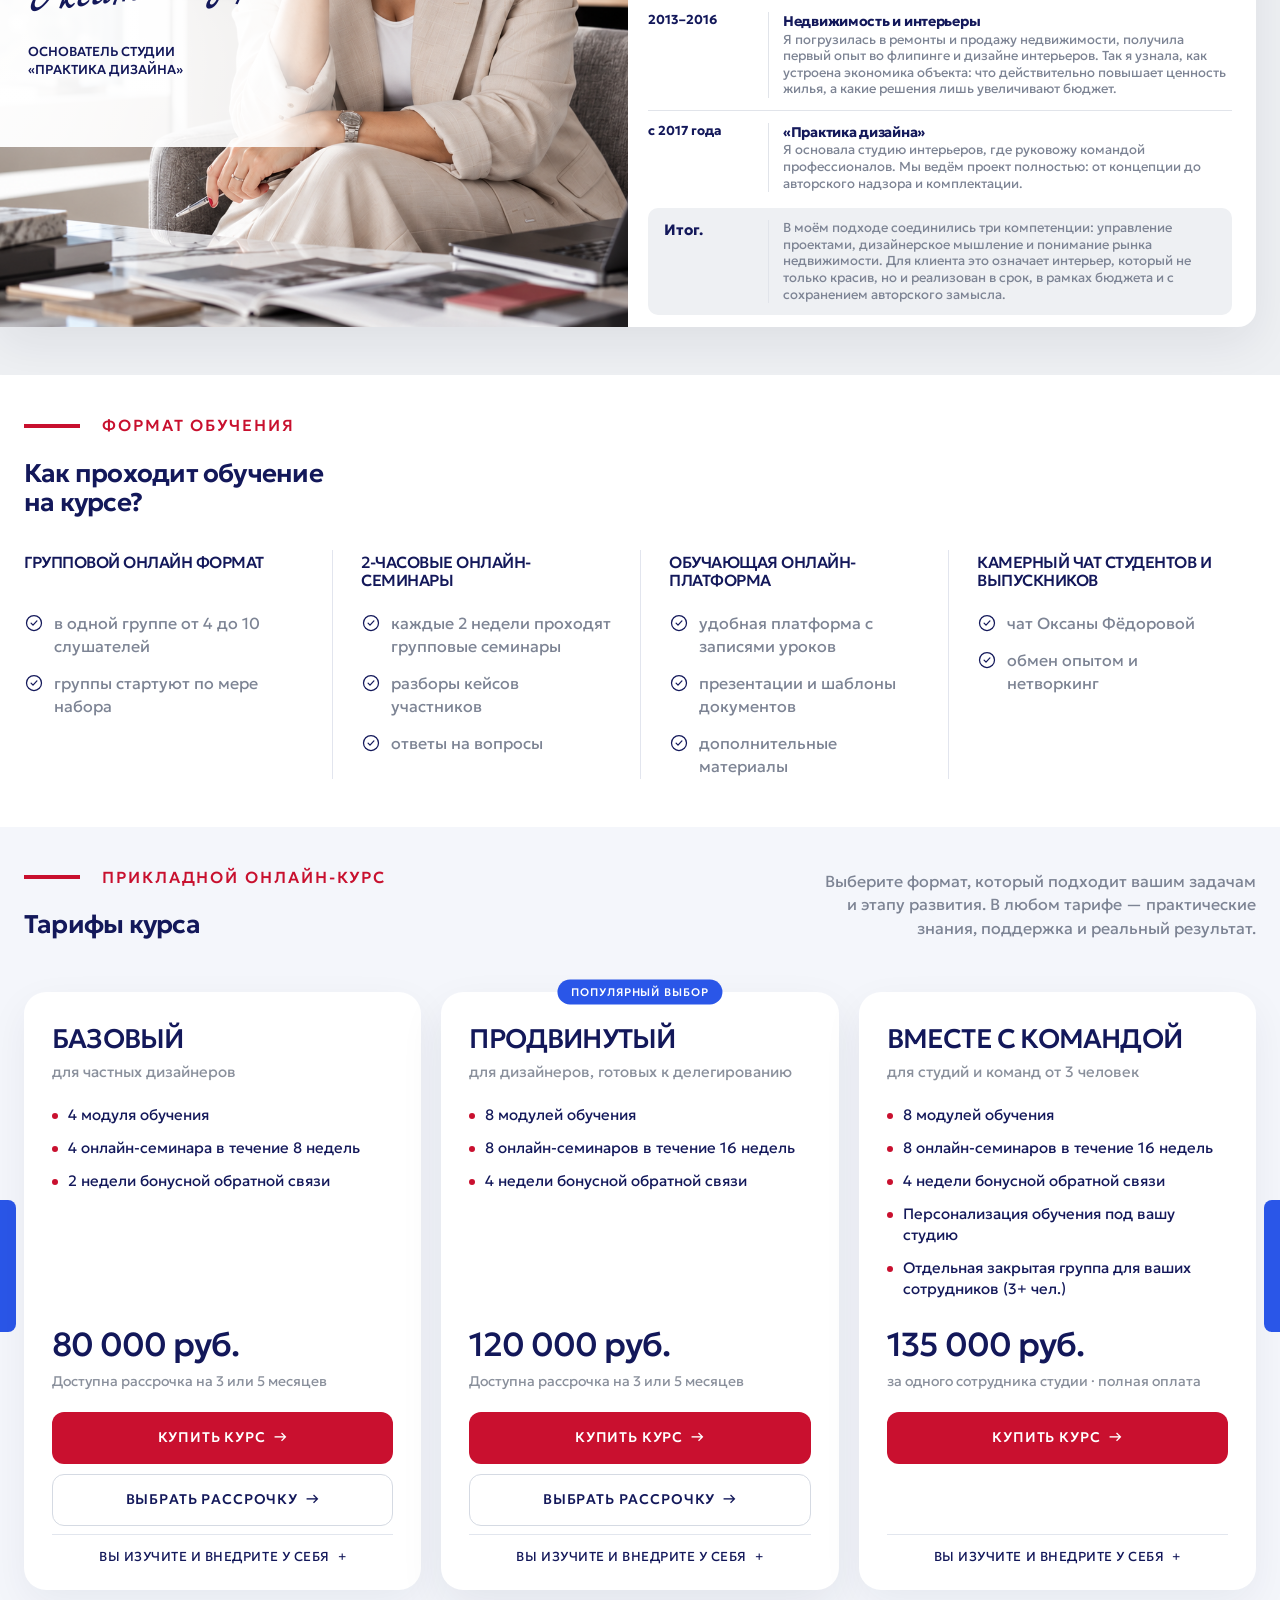
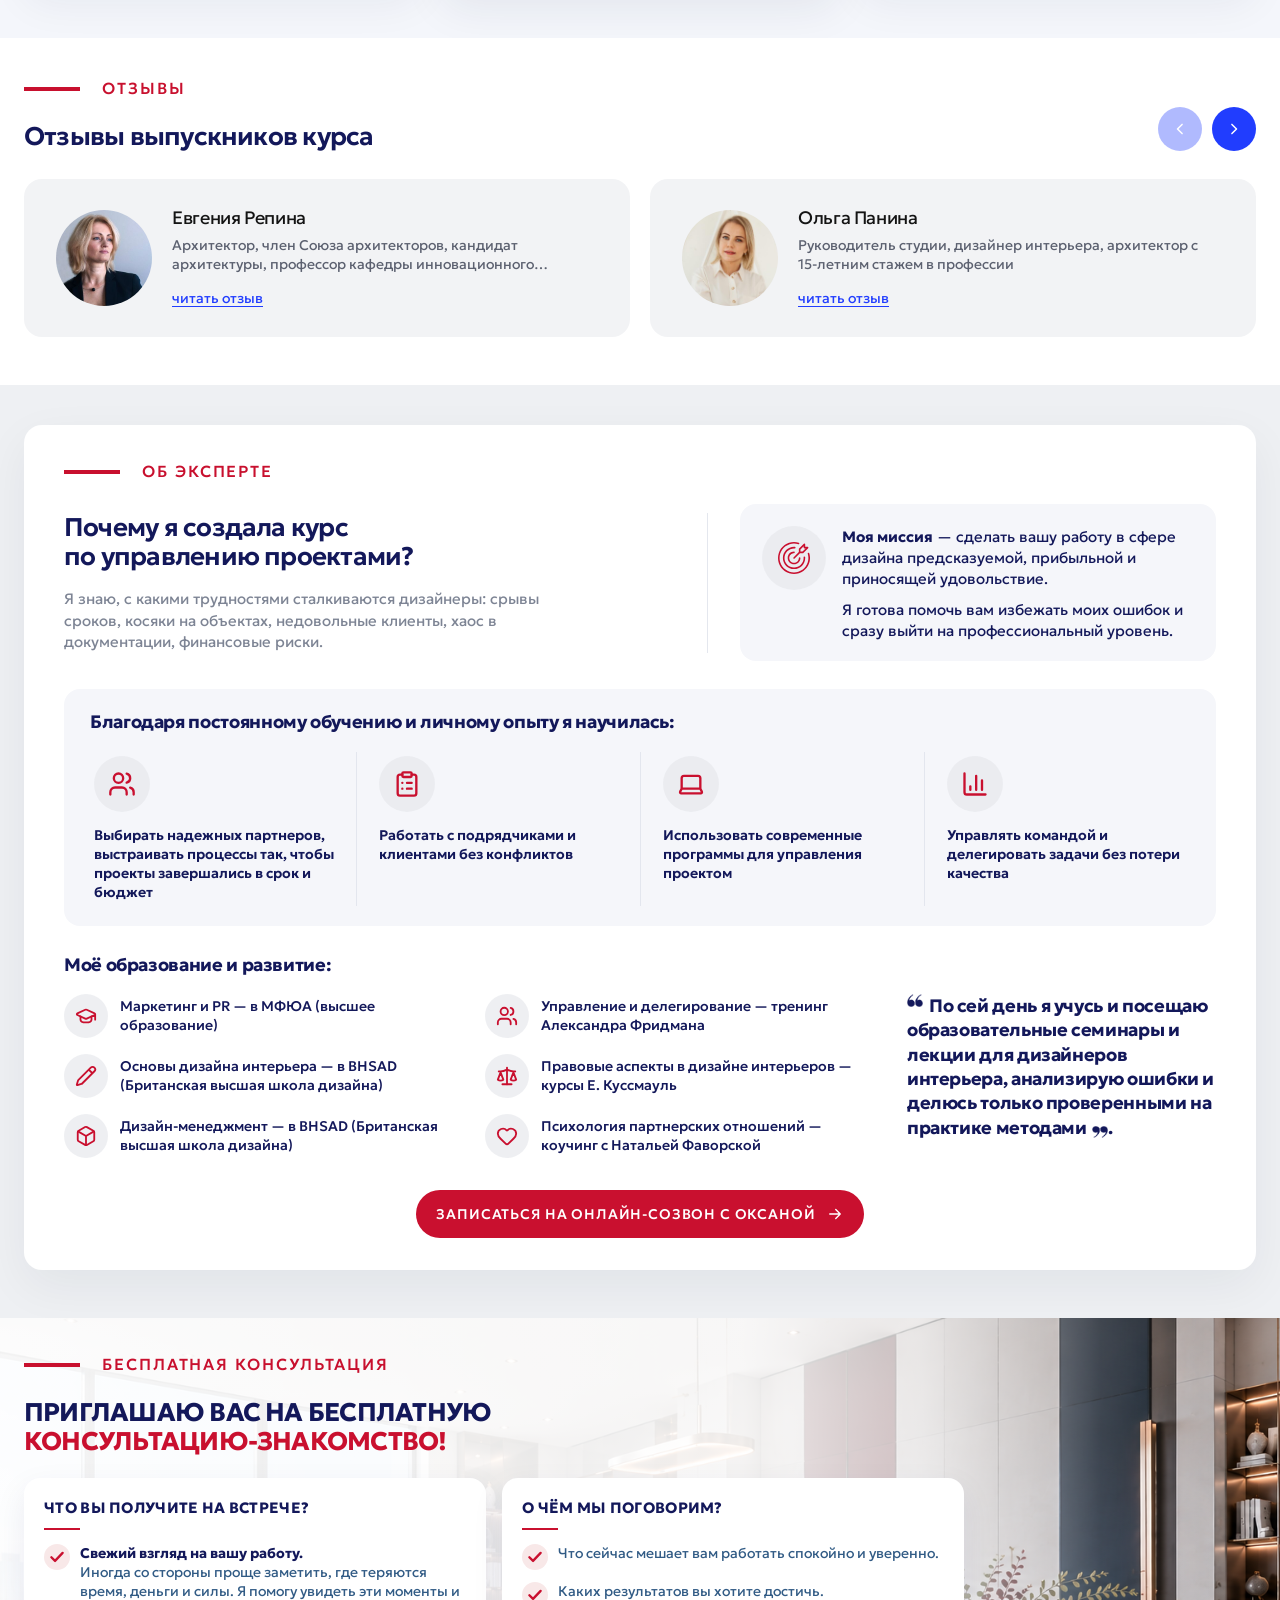
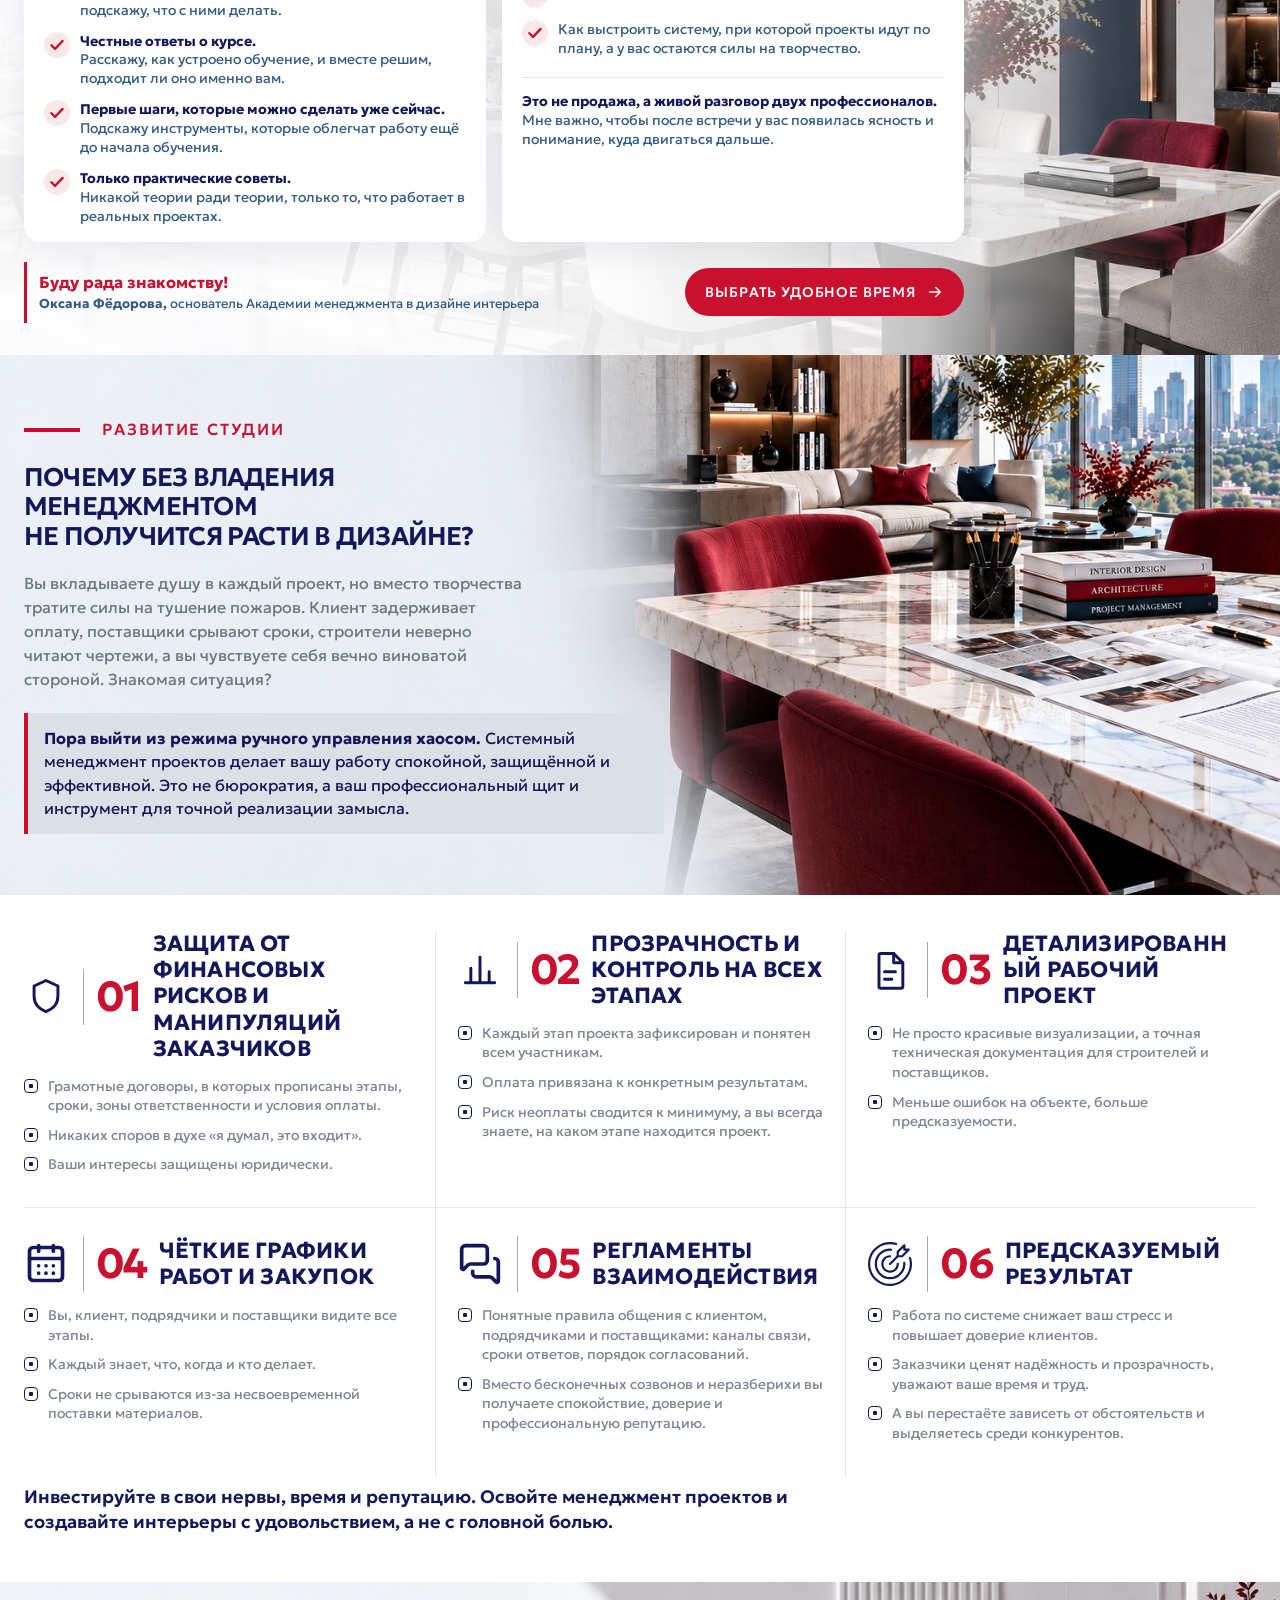
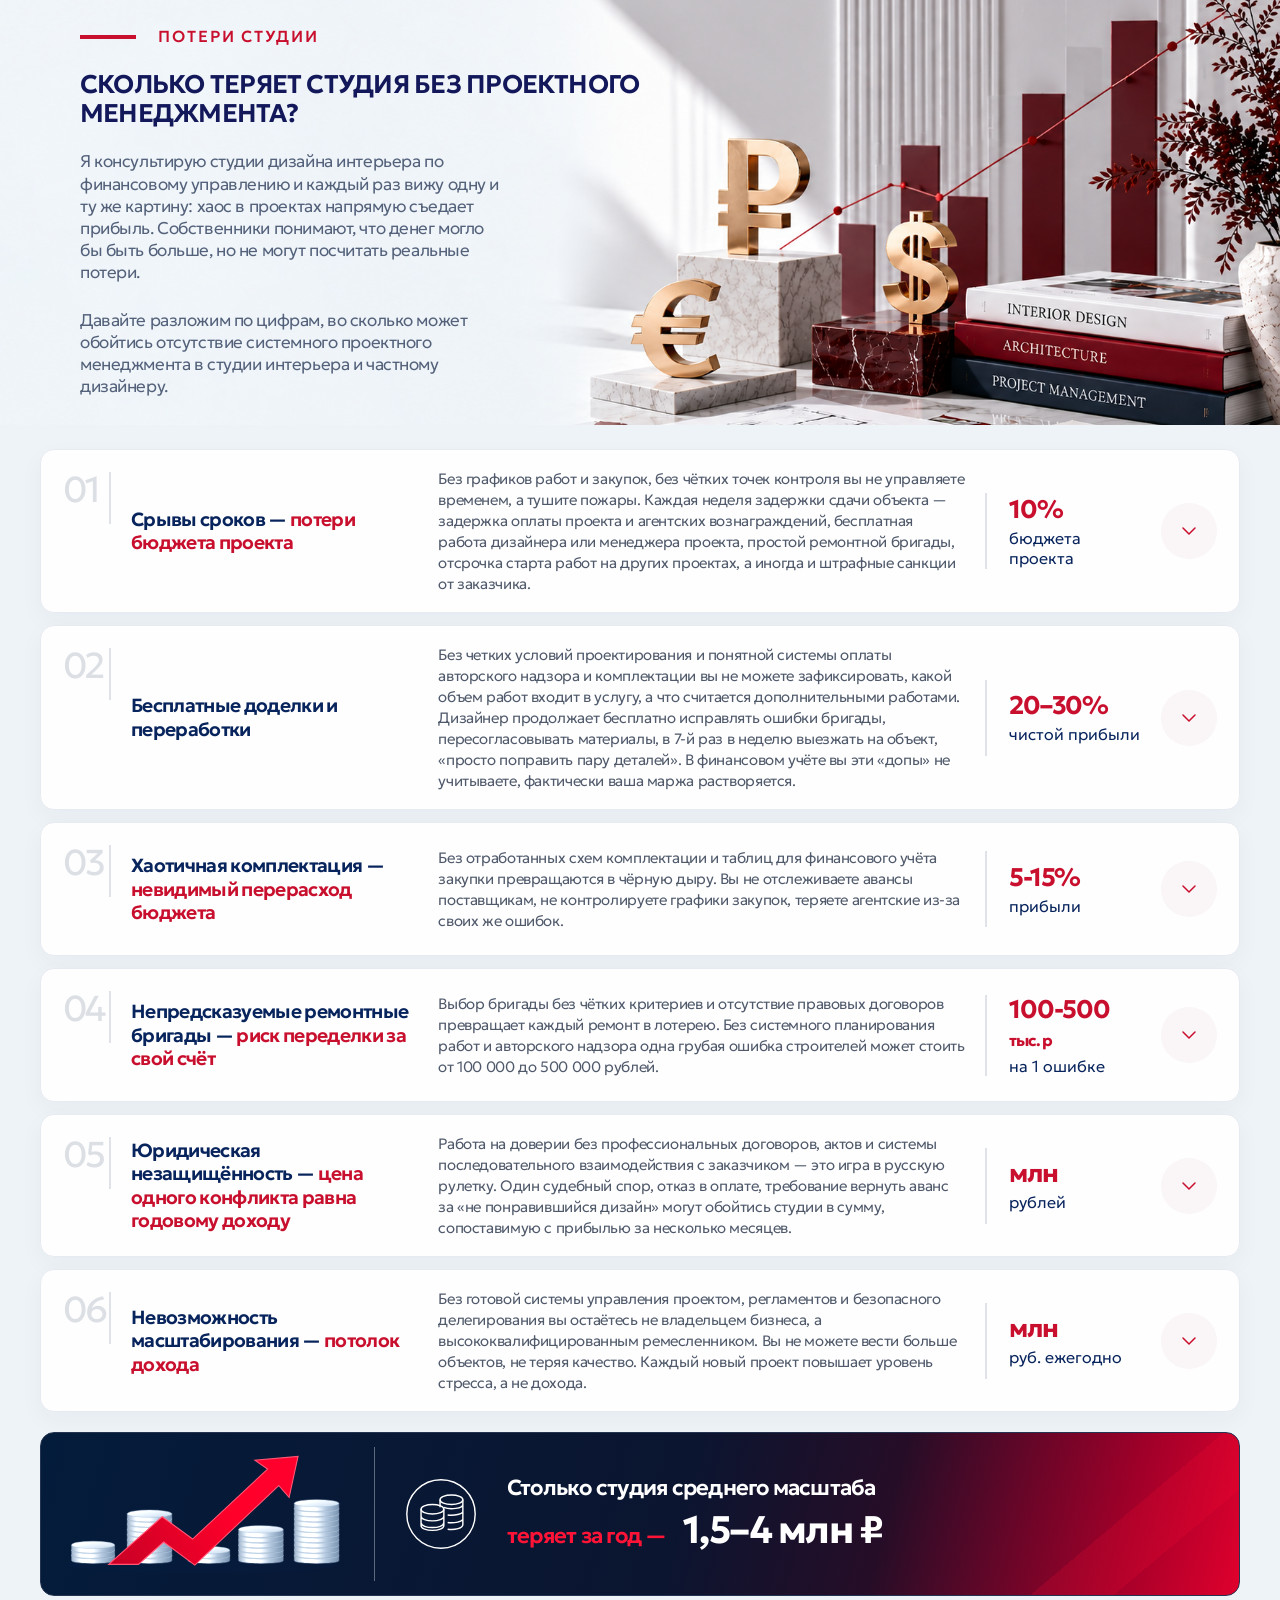
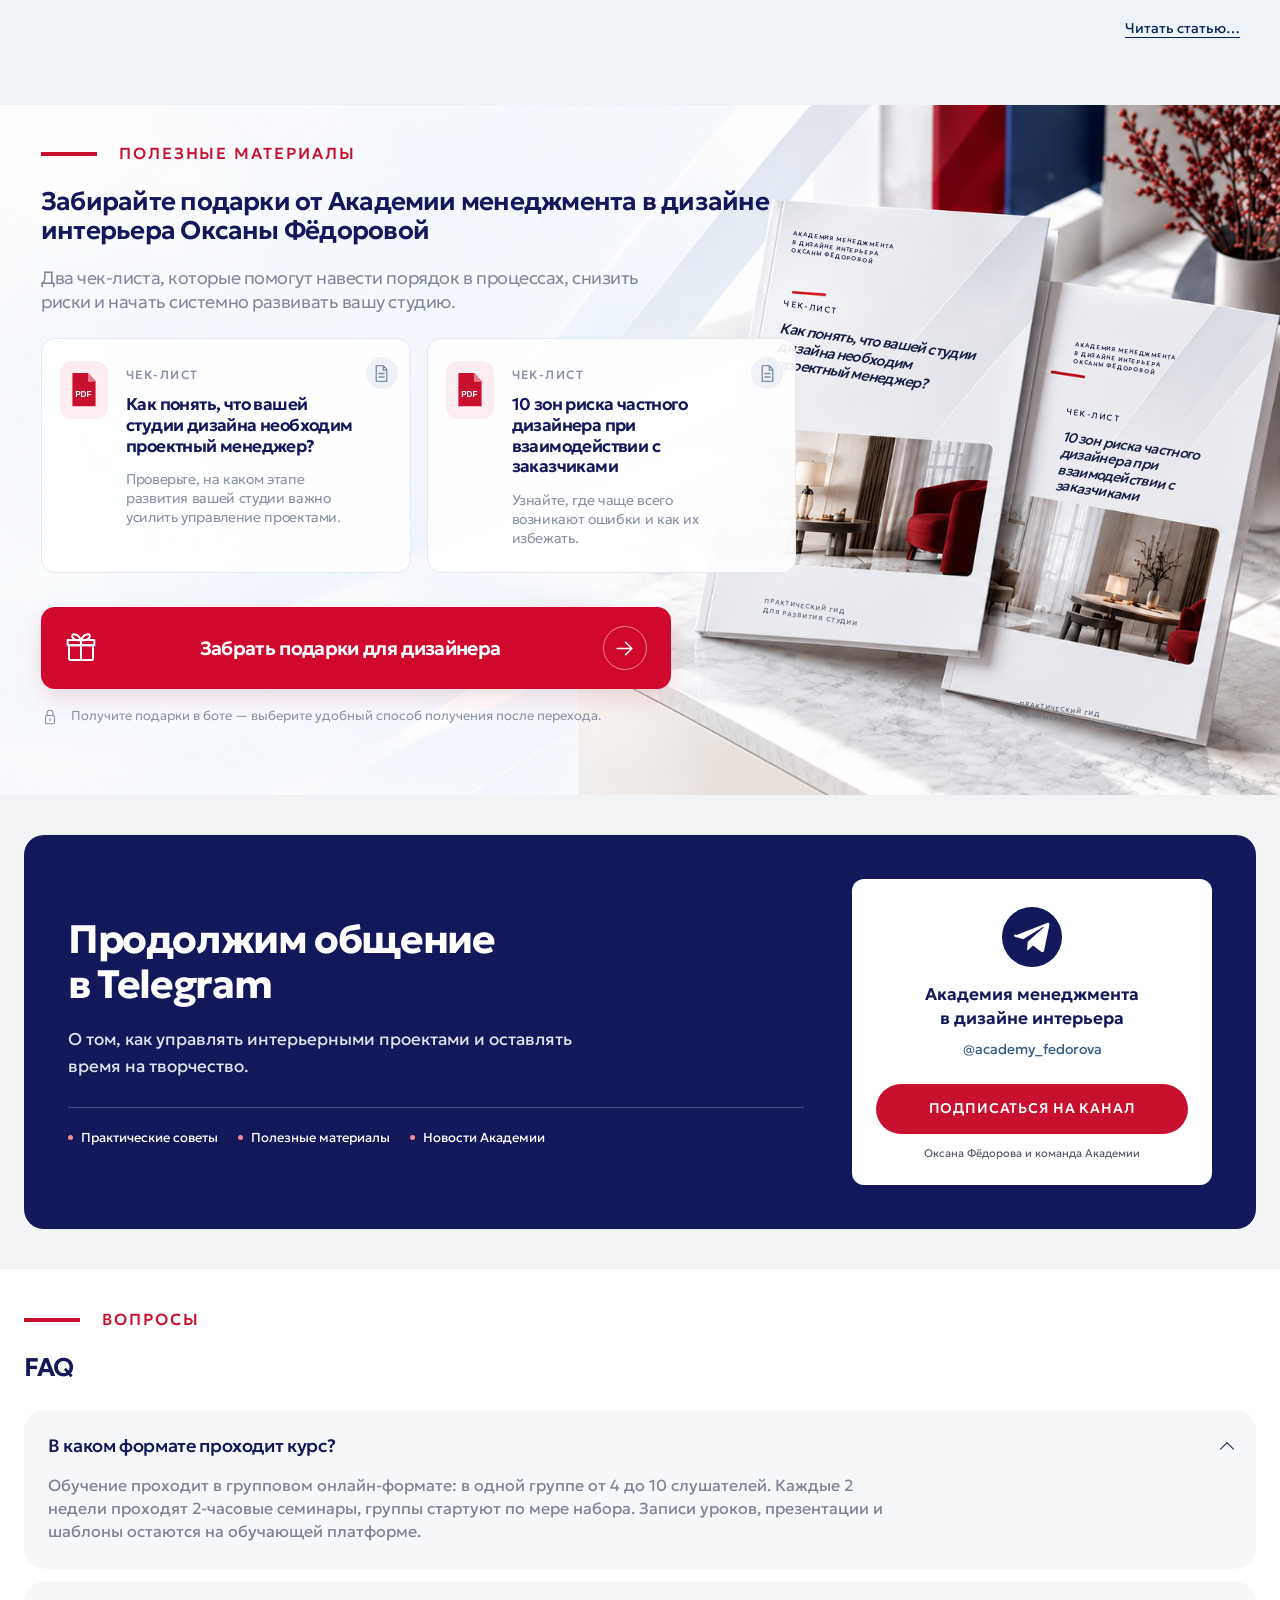
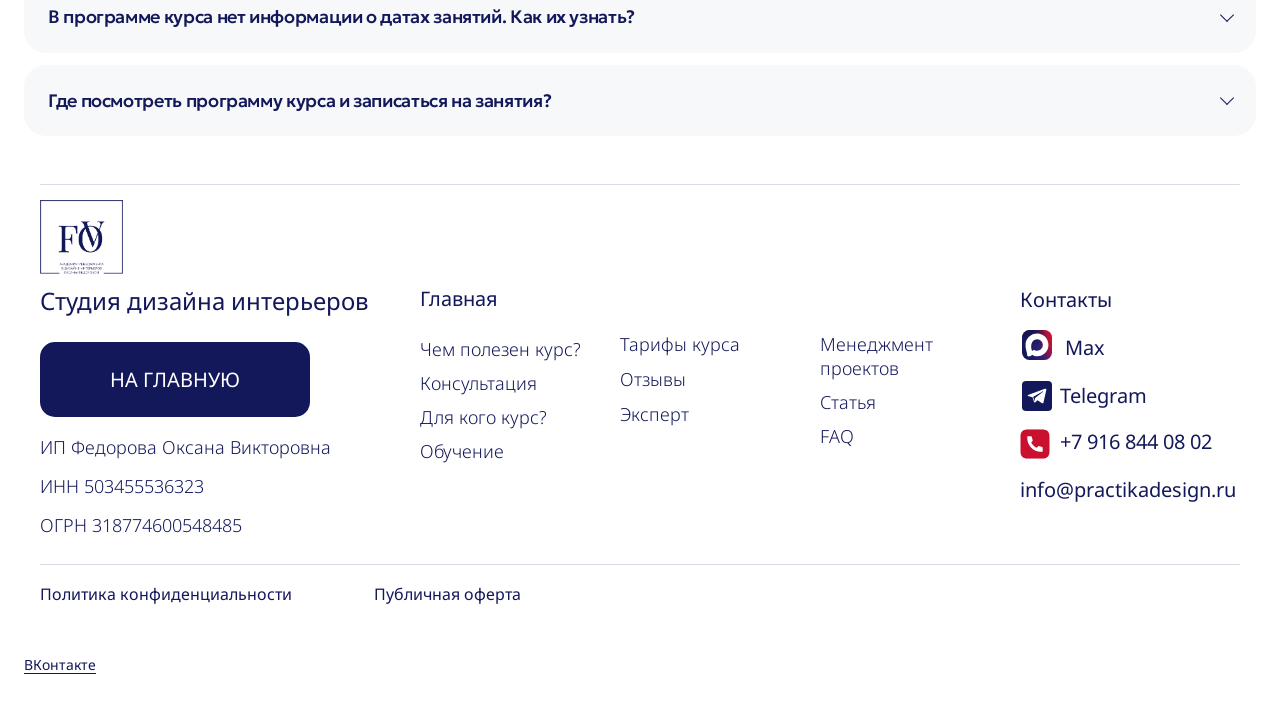
==== commit a7523079: "Add payment options and Telegram invitation; refine consultation styling" ====
--- a/index.html
+++ b/index.html
@@ -17,6 +17,7 @@
     <link rel="stylesheet" href="assets/css/gifts.css">
     <link rel="stylesheet" href="assets/css/headings.css">
     <link rel="stylesheet" href="assets/css/consult-form.css">
+    <link rel="stylesheet" href="assets/css/payment.css">
     <link href="https://fonts.googleapis.com/css2?family=Noto+Sans:wght@300;400&display=swap" rel="stylesheet">
     <link href="https://fonts.googleapis.com/css2?family=Marck+Script&display=swap" rel="stylesheet">
 </head>
@@ -502,11 +503,11 @@
                         </ul>
                         <div class="tariff__price">
                             <p class="tariff__sum">80&nbsp;000&nbsp;руб.</p>
-                            <p class="tariff__pay">в рассрочку по 16&nbsp;000&nbsp;руб. на 5 месяцев</p>
+                            <p class="tariff__pay">Доступна рассрочка на 3 или 5 месяцев</p>
                         </div>
                         <div class="tariff__actions">
-                            <a class="btn btn--primary" href="#consult">Купить курс</a>
-                            <a class="btn btn--ghost" href="#consult">Оформить рассрочку</a>
+                            <button class="btn btn--primary" type="button" data-payment-open="basic" data-payment-plan="full">Купить курс</button>
+                            <button class="btn btn--ghost" type="button" data-payment-open="basic" data-payment-plan="months3">Выбрать рассрочку</button>
                         </div>
                         </div>
                         <details class="tariff__details">
@@ -551,11 +552,11 @@
                         </ul>
                         <div class="tariff__price">
                             <p class="tariff__sum">120&nbsp;000&nbsp;руб.</p>
-                            <p class="tariff__pay">в рассрочку по 20&nbsp;000&nbsp;руб. на 6 месяцев</p>
+                            <p class="tariff__pay">Доступна рассрочка на 3 или 5 месяцев</p>
                         </div>
                         <div class="tariff__actions">
-                            <a class="btn btn--primary" href="#consult">Купить курс</a>
-                            <a class="btn btn--ghost" href="#consult">Оформить рассрочку</a>
+                            <button class="btn btn--primary" type="button" data-payment-open="advanced" data-payment-plan="full">Купить курс</button>
+                            <button class="btn btn--ghost" type="button" data-payment-open="advanced" data-payment-plan="months3">Выбрать рассрочку</button>
                         </div>
                         </div>
                         <details class="tariff__details">
@@ -596,11 +597,10 @@
                         </ul>
                         <div class="tariff__price">
                             <p class="tariff__sum">135&nbsp;000&nbsp;руб.</p>
-                            <p class="tariff__pay">за одного сотрудника студии · в рассрочку по 27&nbsp;000&nbsp;руб. на 5 месяцев</p>
+                            <p class="tariff__pay">за одного сотрудника студии · полная оплата</p>
                         </div>
                         <div class="tariff__actions">
-                            <a class="btn btn--primary" href="#consult">Купить курс</a>
-                            <a class="btn btn--ghost" href="#consult">Оформить рассрочку</a>
+                            <button class="btn btn--primary" type="button" data-payment-open="team" data-payment-plan="full">Купить курс</button>
                         </div>
                         </div>
                         <details class="tariff__details">
@@ -867,7 +867,7 @@
                     </article>
                 </div>
                 <div class="consult__foot">
-                    <p class="consult__sign"><strong>Буду рада знакомству!</strong><span>Оксана Фёдорова, основатель Академии менеджмента в дизайне интерьера</span></p>
+                    <p class="consult__sign"><span class="consult__greeting">Буду рада знакомству!</span><span><strong>Оксана Фёдорова,</strong> основатель Академии менеджмента в дизайне интерьера</span></p>
                     <button class="btn btn--red" type="button" data-consult-open="consult">
                         Выбрать удобное время
                         <svg viewBox="0 0 24 24" width="18" height="18" aria-hidden="true"><path d="M5 12h14M13 6l6 6-6 6" fill="none" stroke="currentColor" stroke-width="1.8" stroke-linecap="round" stroke-linejoin="round"/></svg>
@@ -1101,6 +1101,27 @@
             </div>
         </section>
 
+        <aside class="channel-invite" aria-labelledby="channel-invite-title">
+            <div class="container channel-invite__inner">
+                <div class="channel-invite__copy">
+                    <h2 id="channel-invite-title">Продолжим общение<br>в Telegram</h2>
+                    <p>О том, как управлять интерьерными проектами и оставлять время на творчество.</p>
+                    <ul class="channel-invite__topics" aria-label="Темы канала">
+                        <li>Практические советы</li>
+                        <li>Полезные материалы</li>
+                        <li>Новости Академии</li>
+                    </ul>
+                </div>
+                <div class="channel-invite__channel">
+                    <svg class="channel-invite__icon" viewBox="0 0 64 64" aria-hidden="true"><circle cx="32" cy="32" r="32" fill="#13185a"/><path d="m15 30 33-13c2-.8 3 .5 2.5 2.5l-5.6 27c-.4 1.9-1.6 2.3-3.2 1.3L33 41l-4.4 4.3c-.5.5-.9.9-1.8.9l.6-9.1 16.7-15c.7-.6-.2-1-.9-.5L22.5 34.5l-8.6-2.7c-1.9-.6-1.9-1.8 1.1-2.8Z" fill="#fff"/></svg>
+                    <p class="channel-invite__name">Академия менеджмента<br>в дизайне интерьера</p>
+                    <a class="channel-invite__handle" href="https://t.me/academy_fedorova" target="_blank" rel="noopener noreferrer">@academy_fedorova</a>
+                    <a class="btn btn--red" href="https://t.me/academy_fedorova" target="_blank" rel="noopener noreferrer">Подписаться на канал</a>
+                    <span class="channel-invite__note">Оксана Фёдорова и команда Академии</span>
+                </div>
+            </div>
+        </aside>
+
         <section class="faq" id="faq" aria-label="Вопросы о курсе">
             <div class="container">
                 <p class="section-eyebrow block-eyebrow">Вопросы</p>
@@ -1121,6 +1142,29 @@
                 </div>
             </div>
         </section>
+
+        <dialog class="payment-modal" id="payment-modal" aria-labelledby="payment-title" aria-describedby="payment-description">
+            <button class="payment-modal__close" type="button" data-payment-close aria-label="Закрыть окно оплаты">×</button>
+            <p class="payment-modal__eyebrow">Оформление обучения</p>
+            <h2 id="payment-title">Выберите способ оплаты</h2>
+            <p class="payment-modal__description" id="payment-description"></p>
+            <form id="payment-form">
+                <fieldset class="payment-options">
+                    <legend>Способ оплаты</legend>
+                    <label class="payment-option"><input type="radio" name="payment_plan" value="full" checked><span><strong>Полная оплата</strong><small data-payment-option="full"></small></span></label>
+                    <label class="payment-option" data-installment><input type="radio" name="payment_plan" value="months3"><span><strong>Рассрочка на 3 месяца</strong><small data-payment-option="months3"></small></span></label>
+                    <label class="payment-option" data-installment><input type="radio" name="payment_plan" value="months5"><span><strong>Рассрочка на 5 месяцев</strong><small data-payment-option="months5"></small></span></label>
+                </fieldset>
+                <div class="payment-summary" aria-live="polite" aria-atomic="true">
+                    <div><span>Итого</span><strong id="payment-total"></strong></div>
+                    <p id="payment-schedule"></p>
+                </div>
+                <p class="payment-status" id="payment-status" role="status"></p>
+                <p class="payment-modal__terms">Продолжая, вы принимаете условия <a href="oferta.html" target="_blank" rel="noopener">публичной оферты</a>. Оплата проходит на странице платёжного сервиса.</p>
+                <button class="btn btn--red payment-submit" type="submit" id="payment-submit" disabled>Перейти к оплате</button>
+                <a class="payment-help" href="https://t.me/+79168440802" target="_blank" rel="noopener noreferrer">Задать вопрос об оплате в Telegram</a>
+            </form>
+        </dialog>
 
         <dialog class="consult-modal" id="consult-modal" aria-labelledby="consult-modal-title" aria-describedby="consult-modal-description">
             <button class="consult-modal__close" type="button" data-consult-close aria-label="Закрыть форму">
@@ -1205,7 +1249,10 @@
             <div class='t396__elem tn-elem' data-elem-id='1751231478340' data-elem-type='text'> <div class='tn-atom'><a href="#grow" style="color: inherit">Менеджмент проектов</a></div> </div>
             <div class='t396__elem tn-elem' data-elem-id='175871632121219760' data-elem-type='text'> <div class='tn-atom'><a href="poteri-studii-bez-proektnogo-menedzhmenta.html" style="color: inherit">Статья</a></div> </div>
             <div class='t396__elem tn-elem' data-elem-id='175871632122041410' data-elem-type='text'> <div class='tn-atom'><a href="#faq" style="color: inherit">FAQ</a></div> </div>
-            <div class='t396__elem tn-elem' data-elem-id='1758715957375' data-elem-type='button'> <a class='tn-atom' href="#top"> <div class='tn-atom__button-content'> <span class="tn-atom__button-text">НА ГЛАВНУЮ</span> </div> <span class="tn-atom__button-border"></span> </a> </div> </div> </div> </footer>
+            <div class='t396__elem tn-elem' data-elem-id='1758715957375' data-elem-type='button'> <a class='tn-atom' href="#top"> <div class='tn-atom__button-content'> <span class="tn-atom__button-text">НА ГЛАВНУЮ</span> </div> <span class="tn-atom__button-border"></span> </a> </div> </div> </div> <nav class="footer-community" aria-label="Новости Академии">
+                <a href="https://vk.ru/practika_course" target="_blank" rel="noopener noreferrer">ВКонтакте</a>
+            </nav>
+    </footer>
 
 
     <div class="cookies" id="cookies" role="dialog" aria-live="polite" aria-label="Уведомление об использовании cookies">
@@ -1408,18 +1455,28 @@
             var mains = document.querySelectorAll(".tariff__main");
             if (!mains.length) return;
 
+            var prices = document.querySelectorAll(".tariff__price");
+            var actions = document.querySelectorAll(".tariff__actions");
+
+            function matchHeight(elements) {
+                var max = 0;
+                elements.forEach(function (element) {
+                    max = Math.max(max, element.offsetHeight);
+                });
+                elements.forEach(function (element) {
+                    element.style.minHeight = max + "px";
+                });
+            }
+
             function equalize() {
-                var i;
-                var max = 0;
-                for (i = 0; i < mains.length; i++) {
-                    mains[i].style.minHeight = "";
-                }
-                for (i = 0; i < mains.length; i++) {
-                    max = Math.max(max, mains[i].offsetHeight);
-                }
-                for (i = 0; i < mains.length; i++) {
-                    mains[i].style.minHeight = max + "px";
-                }
+                [mains, prices, actions].forEach(function (elements) {
+                    elements.forEach(function (element) { element.style.minHeight = ""; });
+                });
+                // Stacked cards should retain their natural height.
+                if (window.matchMedia("(max-width: 1100px)").matches) return;
+                matchHeight(actions);
+                matchHeight(prices);
+                matchHeight(mains);
             }
 
             equalize();
@@ -1430,5 +1487,7 @@
 
     </script>
     <script src="assets/js/consult-form.js" defer></script>
+    <script src="assets/js/payment-config.js" defer></script>
+    <script src="assets/js/payment.js" defer></script>
 </body>
 </html>
--- a/assets/css/styles.css
+++ b/assets/css/styles.css
@@ -992,6 +992,7 @@
 
 .tariff__actions {
   display: grid;
+  align-content: start;
   gap: 10px;
   margin-bottom: 8px;
 }
@@ -2854,6 +2855,15 @@
   text-transform: uppercase;
 }
 
+.consult__card h3::after {
+  content: "";
+  display: block;
+  width: 36px;
+  height: 2px;
+  margin-top: 10px;
+  background: var(--red);
+}
+
 .consult__card ul {
   display: grid;
   gap: 12px;
@@ -2885,23 +2895,32 @@
 
 .consult__card p {
   margin: 0;
+  font-weight: 400;
   font-size: 14px;
   line-height: 1.35;
 }
 
-.consult__card--gain p {
-  color: #7d8494;
+.consult__card--gain p,
+.consult__card--talk li p {
+  color: #315b85;
+  font-weight: 400;
 }
 
 .consult__card--gain strong,
-.consult__card--talk p,
 .consult__note {
   color: var(--navy);
-  font-weight: 600;
+}
+
+.consult__card strong {
+  font-weight: 700;
+}
+
+.consult__note strong {
+  color: var(--navy);
 }
 
 .consult__card--gain strong {
-  font-weight: 700;
+  display: block;
 }
 
 .consult__card--talk li p {
@@ -2909,15 +2928,15 @@
 }
 
 .consult__card .consult__note {
+  color: #315b85;
   margin: 19px 0 0;
+  padding-top: 14px;
+  border-top: 1px solid var(--line);
   font-size: 14px;
-  font-weight: 600;
+  font-weight: 400;
   line-height: 1.35;
 }
 
-.consult__note strong {
-  font-weight: 700;
-}
 
 .consult__foot {
   display: flex;
@@ -2932,19 +2951,25 @@
   flex: 1;
   gap: 2px;
   margin: 0;
+  padding: 10px 0 10px 12px;
+  border-left: 3px solid var(--red);
+  color: #315b85;
 }
 
 .consult__sign strong {
+  font-weight: 700;
+}
+
+.consult__sign span {
+  font-size: 13px;
+  font-weight: 400;
+  line-height: 1.35;
+}
+
+.consult__sign .consult__greeting {
   color: var(--red);
+  font-weight: 700;
   font-size: 16px;
-  font-weight: 700;
-}
-
-.consult__sign span {
-  color: var(--navy);
-  font-size: 13px;
-  font-weight: 600;
-  line-height: 1.35;
 }
 
 @media (max-width: 860px) {
--- a/assets/css/footer.css
+++ b/assets/css/footer.css
@@ -447,3 +447,21 @@
 @media (max-width: 959px) { .site-footer { --footer-grid-half: 320px; } }
 @media (max-width: 639px) { .site-footer { --footer-grid-half: 240px; } }
 @media (max-width: 479px) { .site-footer { --footer-grid-half: 160px; } }
+
+/* Academy news channels. */
+.footer-community {
+  display: flex;
+  flex-wrap: wrap;
+  gap: 16px 32px;
+  width: min(calc(100% - 48px), var(--container));
+  margin-inline: auto;
+  padding: 20px 0 28px;
+  color: var(--navy);
+  font-size: 14px;
+  line-height: 1.5;
+}
+.footer-community a {
+  color: inherit;
+  text-decoration: underline;
+  text-underline-offset: 3px;
+}
--- a/assets/css/gifts.css
+++ b/assets/css/gifts.css
@@ -264,3 +264,109 @@
 @media (prefers-reduced-motion: reduce) {
   .gifts__button { transition: none; }
 }
+
+.channel-invite {
+  padding: 40px 0;
+  background: var(--bg);
+}
+.channel-invite__inner {
+  display: grid;
+  grid-template-columns: minmax(0, 1fr) minmax(280px, 360px);
+  align-items: stretch;
+  gap: 48px;
+  padding: 44px;
+  border-radius: 20px;
+  background: var(--navy);
+  color: #fff;
+}
+.channel-invite__copy {
+  align-self: center;
+  padding-block: 8px;
+}
+.channel-invite h2 {
+  margin: 0 0 20px;
+  font-size: clamp(28px, 3.1vw, 42px);
+  font-weight: 700;
+  letter-spacing: -0.035em;
+  line-height: 1.12;
+  color: #fff;
+}
+.channel-invite__copy > p {
+  max-width: 520px;
+  margin: 0;
+  font-size: 17px;
+  font-weight: 400;
+  line-height: 1.55;
+  color: #e0e4f0;
+}
+.channel-invite__topics {
+  display: flex;
+  flex-wrap: wrap;
+  gap: 10px 20px;
+  margin: 28px 0 0;
+  padding: 20px 0 0;
+  border-top: 1px solid #494d7e;
+  list-style: none;
+  font-size: 13px;
+  line-height: 1.5;
+}
+.channel-invite__topics li {
+  display: flex;
+  align-items: center;
+  gap: 8px;
+}
+.channel-invite__topics li::before {
+  content: "";
+  width: 5px;
+  height: 5px;
+  flex-shrink: 0;
+  border-radius: 50%;
+  background: #f28a9a;
+}
+.channel-invite__channel {
+  display: flex;
+  flex-direction: column;
+  align-items: center;
+  padding: 28px 24px 24px;
+  border-radius: 12px;
+  background: #fff;
+  color: var(--navy);
+  text-align: center;
+}
+.channel-invite__icon { width: 60px; height: 60px; margin-bottom: 16px; }
+.channel-invite__name {
+  margin: 0 0 8px;
+  font-size: 17px;
+  font-weight: 600;
+  line-height: 1.4;
+}
+.channel-invite__handle {
+  color: #315b85;
+  font-size: 14px;
+  text-underline-offset: 4px;
+}
+.channel-invite__channel .btn {
+  width: 100%;
+  min-height: 50px;
+  margin-top: 24px;
+  padding: 12px 16px;
+  font-size: 14px;
+  white-space: normal;
+}
+.channel-invite__note {
+  margin-top: 12px;
+  color: #5c6170;
+  font-size: 11px;
+  line-height: 1.4;
+}
+.channel-invite a:focus-visible { outline: 3px solid #e590a0; outline-offset: 4px; }
+@media (max-width: 860px) {
+  .channel-invite__inner { gap: 28px; padding: 28px; grid-template-columns: minmax(0, 1fr) minmax(250px, 300px); }
+}
+@media (max-width: 640px) {
+  .channel-invite { padding: 24px 0; }
+  .channel-invite__inner { grid-template-columns: 1fr; padding: 24px 20px; gap: 28px; }
+  .channel-invite__copy > p { font-size: 16px; }
+  .channel-invite__topics { margin-top: 22px; }
+  .channel-invite__channel { padding: 24px 20px; }
+}
--- a/assets/css/headings.css
+++ b/assets/css/headings.css
@@ -59,3 +59,13 @@
     height: 3px;
   }
 }
+
+/* Consultation title keeps its two-color emphasis. */
+#consult .block-heading {
+  font-weight: 700;
+}
+
+#consult .block-heading span {
+  display: block;
+  color: var(--red);
+}
--- a/assets/css/payment.css
+++ b/assets/css/payment.css
@@ -0,0 +1,51 @@
+.payment-modal {
+  position: fixed;
+  inset: 0;
+  width: min(560px, calc(100% - 32px));
+  max-height: calc(100dvh - 32px);
+  margin: auto;
+  padding: 36px;
+  overflow-y: auto;
+  border: 0;
+  border-top: 5px solid var(--red);
+  border-radius: 18px;
+  background: #fff;
+  color: var(--navy);
+  box-shadow: 0 24px 80px rgb(4 20 48 / 28%);
+}
+.payment-modal::backdrop { background: rgb(4 20 48 / 65%); }
+.payment-modal [hidden] { display: none; }
+.payment-modal__close {
+  position: absolute;
+  top: 8px;
+  right: 8px;
+  width: 44px;
+  height: 44px;
+  border-radius: 50%;
+  font-size: 30px;
+  line-height: 1;
+  color: var(--navy);
+}
+.payment-modal__close:hover { background: var(--bg); }
+.payment-modal__eyebrow { margin: 0 0 10px; color: var(--red); font-size: 13px; }
+.payment-modal h2 { margin: 0 20px 12px 0; font-size: clamp(24px, 5vw, 30px); line-height: 1.15; font-weight: 700; }
+.payment-modal__description { margin: 0 0 24px; color: #315b85; font-size: 15px; line-height: 1.5; }
+.payment-options { display: grid; gap: 10px; padding: 0; margin: 0; border: 0; min-width: 0; }
+.payment-options legend { margin-bottom: 12px; font-size: 14px; font-weight: 600; }
+.payment-option { display: flex; align-items: center; gap: 14px; padding: 16px; border: 1px solid #cdd2dd; border-radius: 10px; cursor: pointer; }
+.payment-option:has(input:checked) { border-color: var(--navy); background: #f0f2fa; box-shadow: inset 3px 0 var(--navy); }
+.payment-option input { width: 20px; height: 20px; flex-shrink: 0; margin: 0; accent-color: var(--navy); }
+.payment-option strong { display: block; font-size: 15px; line-height: 1.4; font-weight: 600; }
+.payment-option small { display: block; margin-top: 4px; color: #315b85; font-size: 13px; line-height: 1.4; }
+.payment-summary { margin-top: 24px; padding-top: 18px; border-top: 1px solid var(--line); }
+.payment-summary > div { display: flex; justify-content: space-between; align-items: baseline; gap: 16px; }
+.payment-summary strong { font-size: 24px; font-weight: 700; }
+.payment-summary p { margin: 10px 0 0; color: #315b85; font-size: 13px; line-height: 1.5; }
+.payment-status { margin: 16px 0 0; padding: 12px; border-radius: 8px; background: #f2f3f5; font-size: 13px; line-height: 1.5; color: var(--muted); }
+.payment-modal__terms { margin: 18px 0; font-size: 12px; line-height: 1.5; color: var(--muted); }
+.payment-modal__terms a { color: var(--navy); text-decoration: underline; }
+.payment-submit { width: 100%; white-space: normal; }
+.payment-submit:disabled { opacity: .5; cursor: not-allowed; }
+.payment-help { display: block; margin-top: 16px; text-align: center; font-size: 13px; line-height: 1.5; color: var(--navy); text-decoration: underline; text-underline-offset: 3px; }
+.payment-modal :is(a, button, input):focus-visible { outline: 2px solid var(--accent); outline-offset: 4px; }
+@media (max-width: 600px) { .payment-modal { padding: 36px 20px 24px; } }
